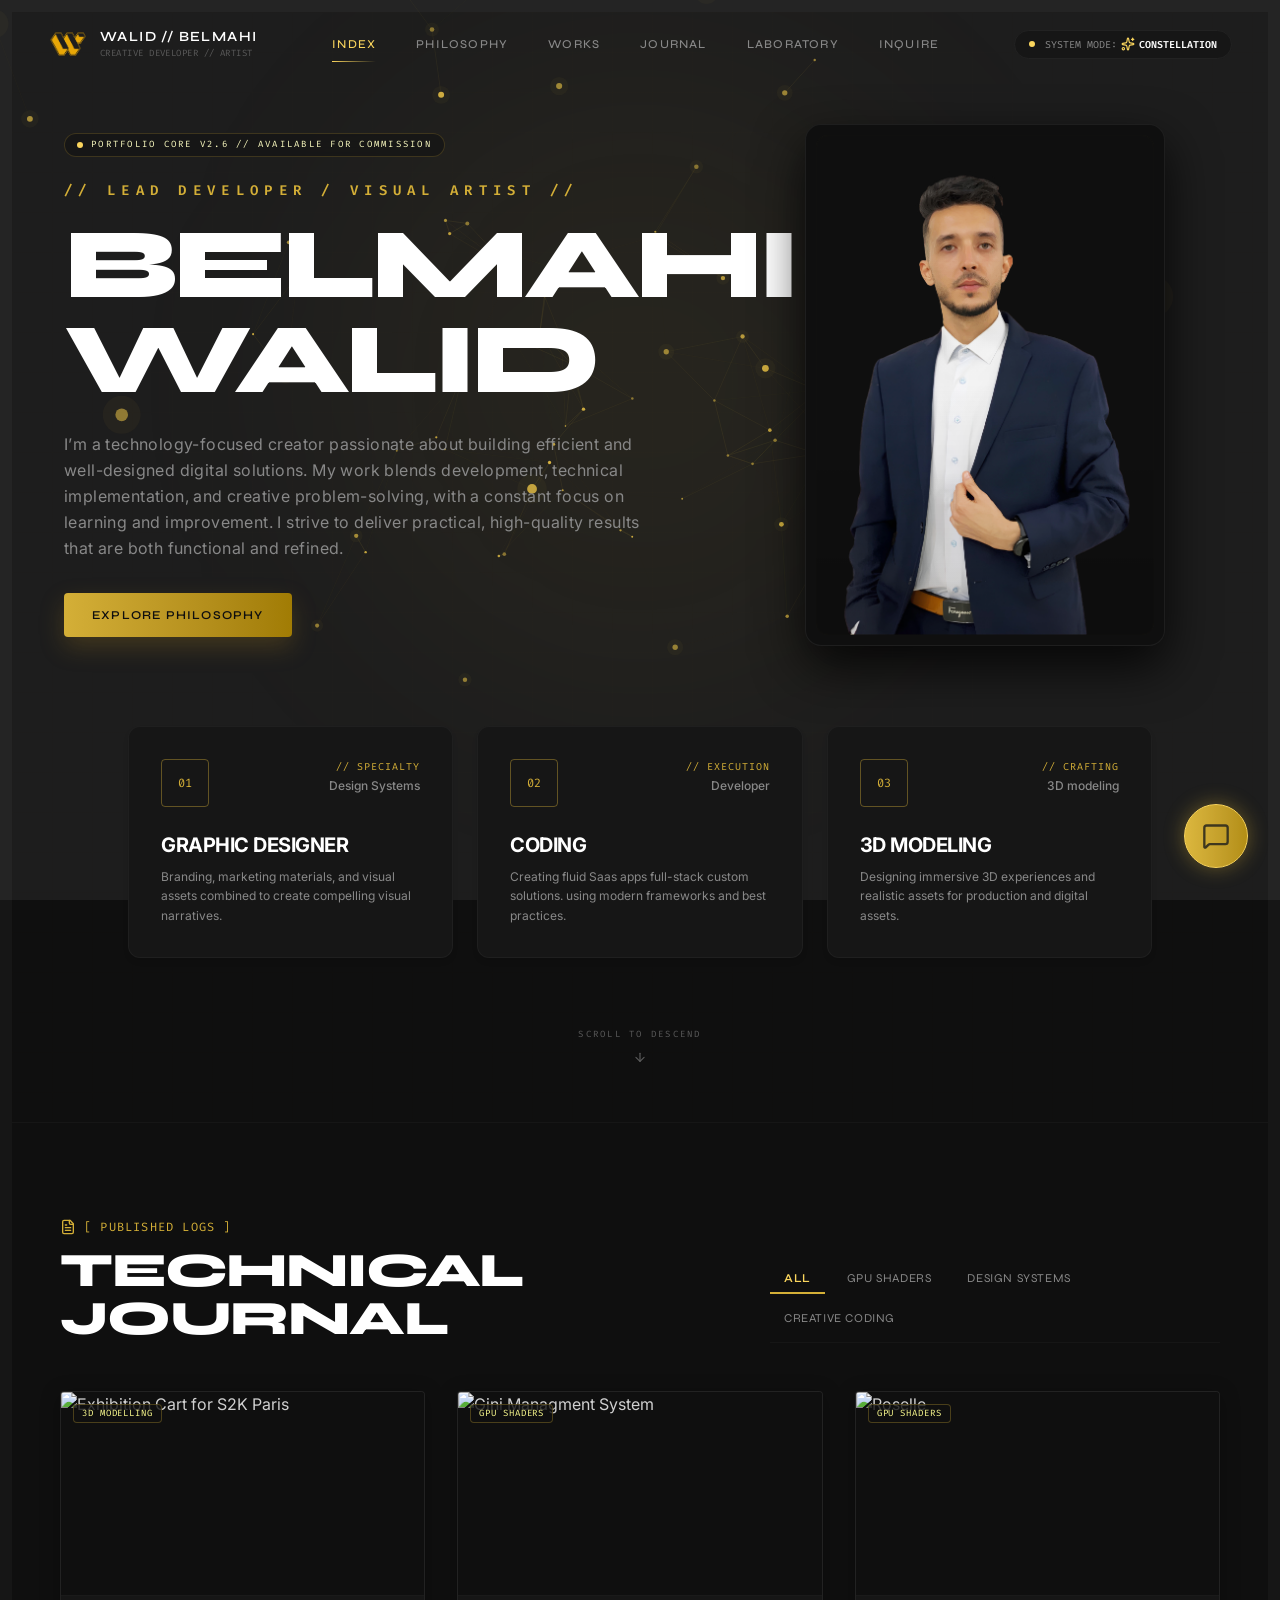
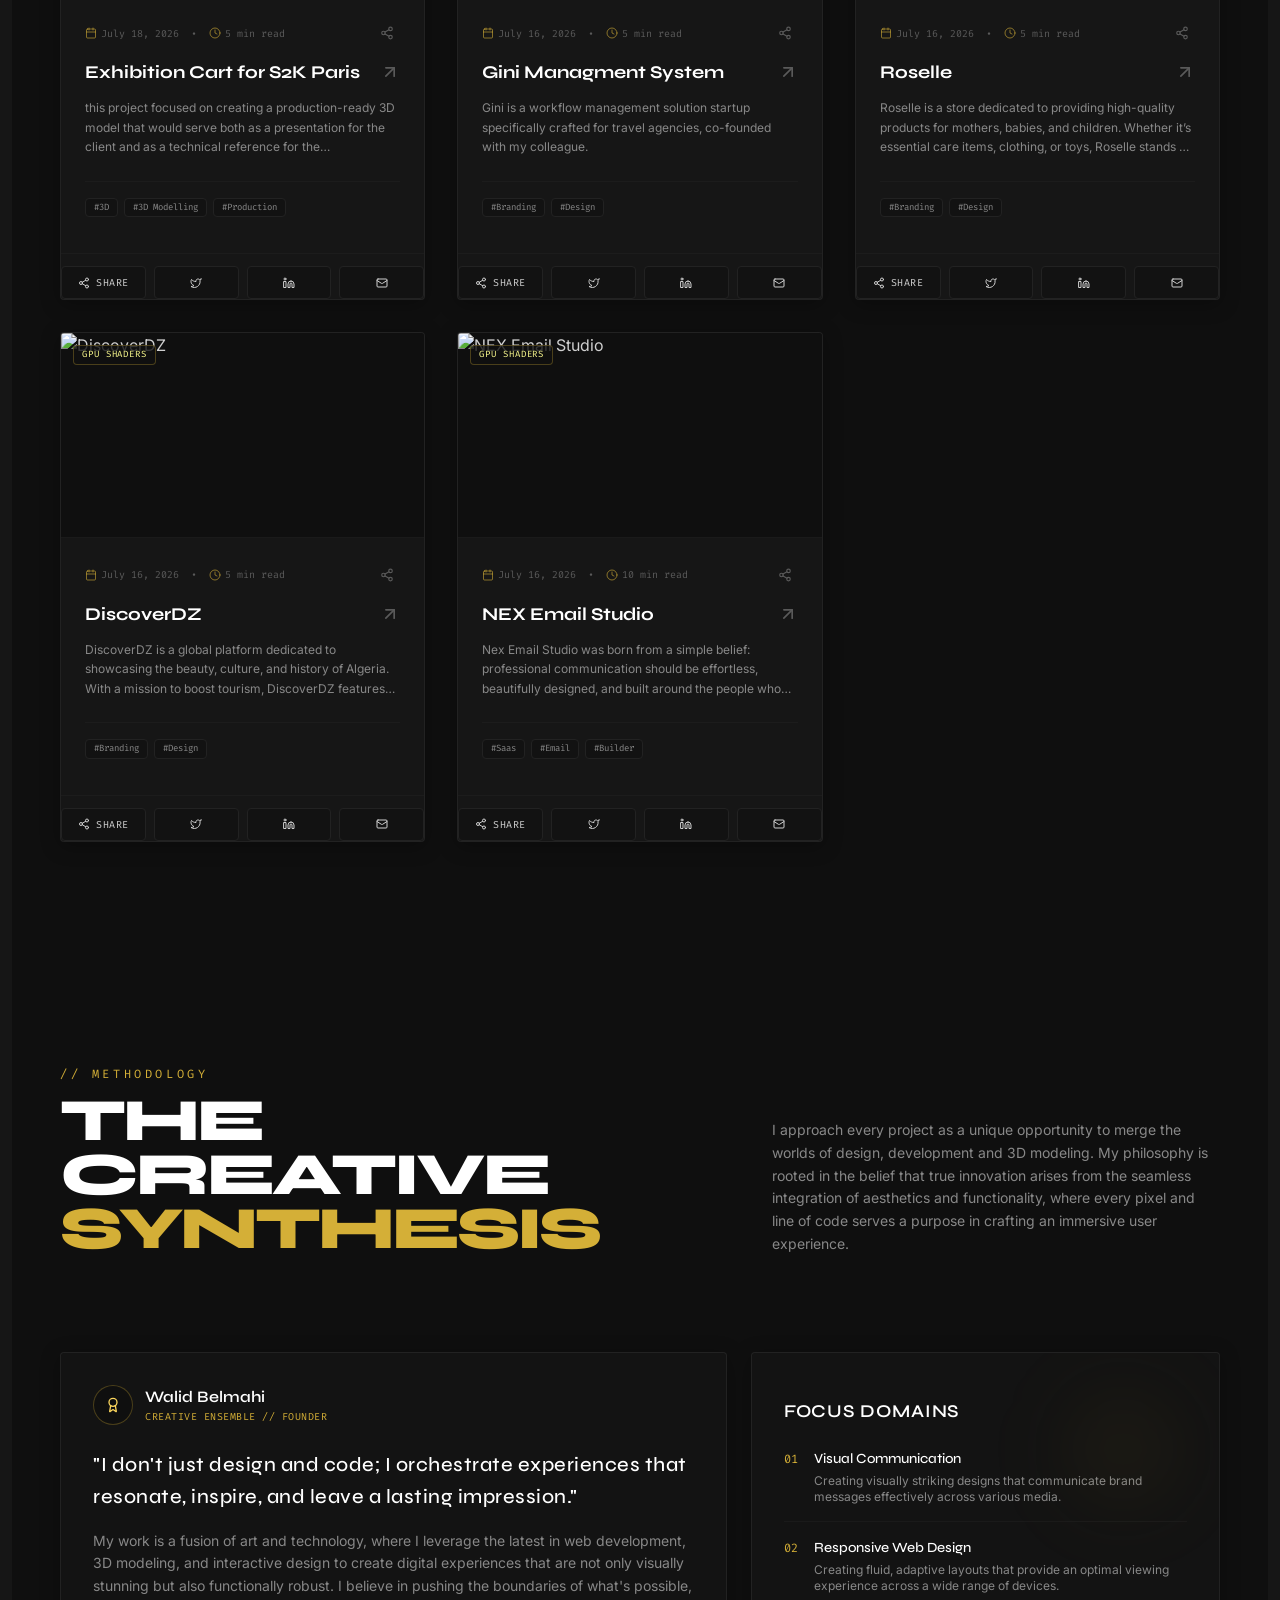
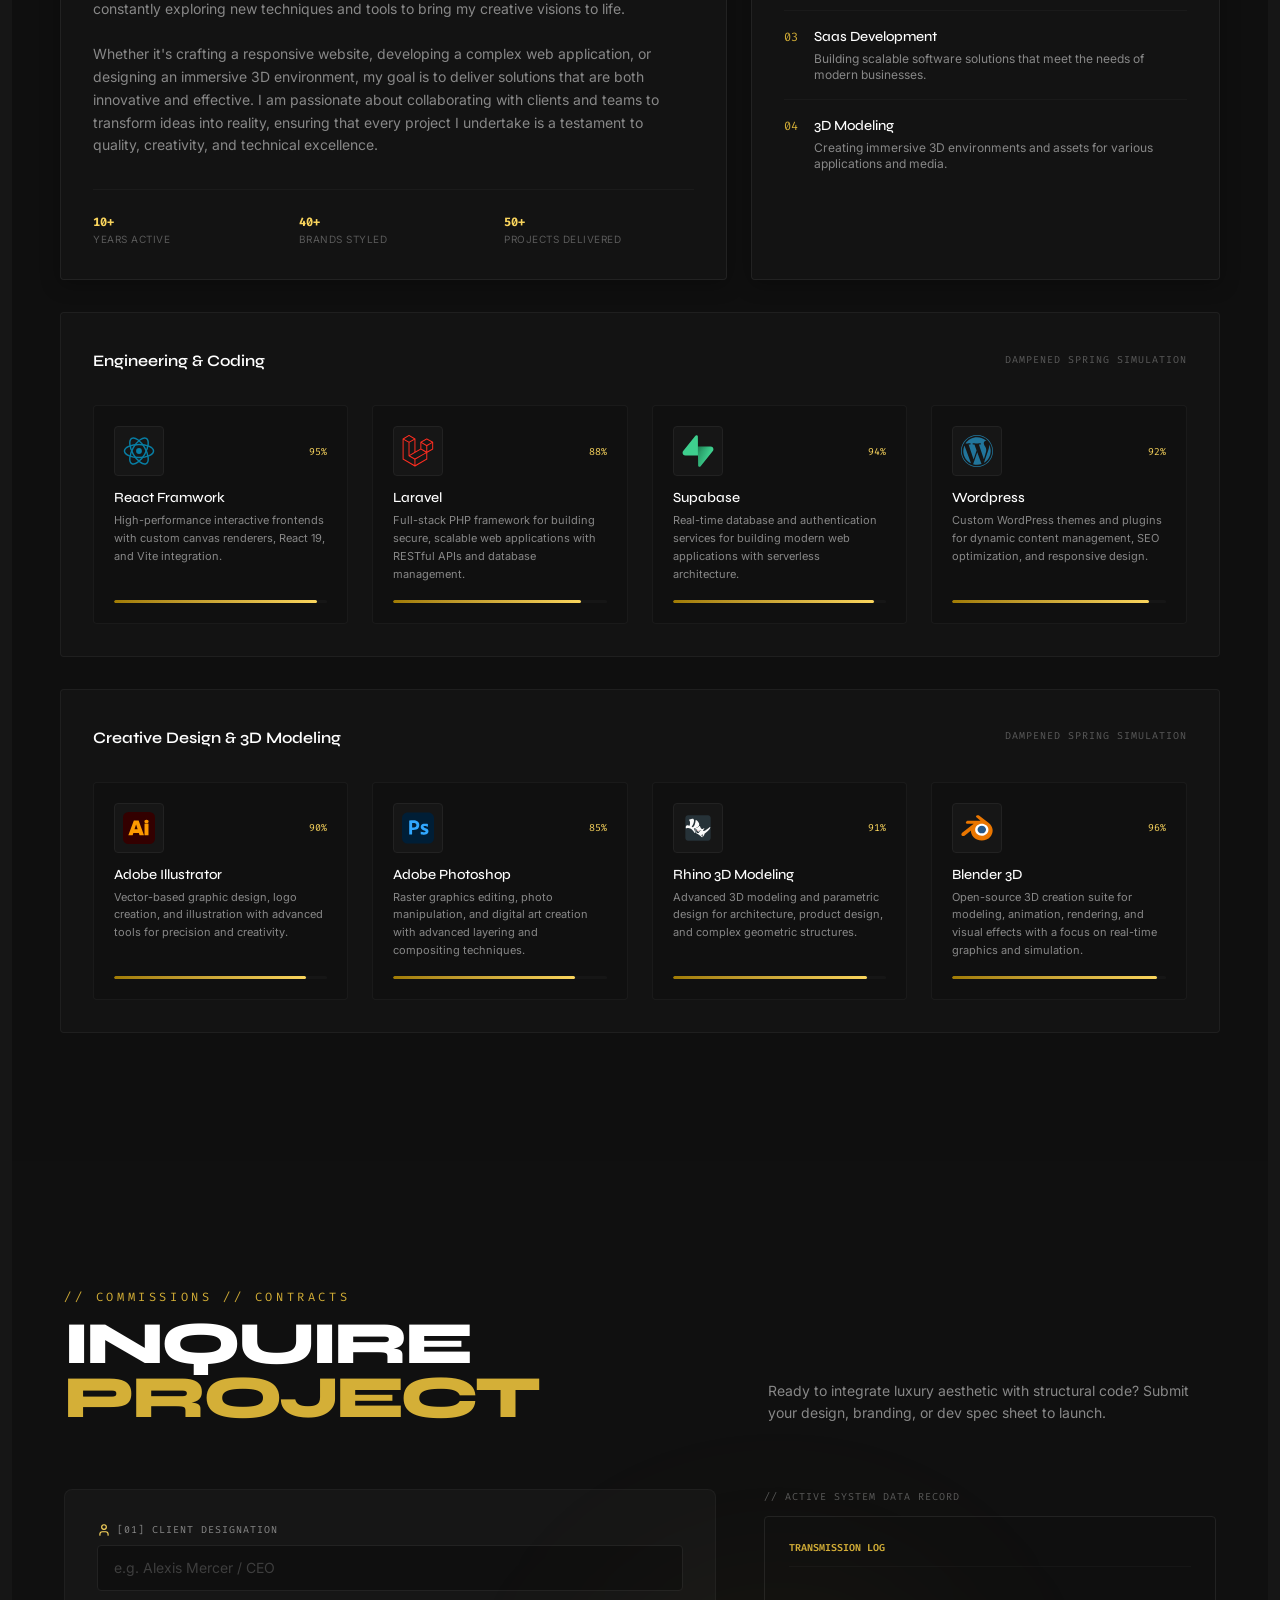
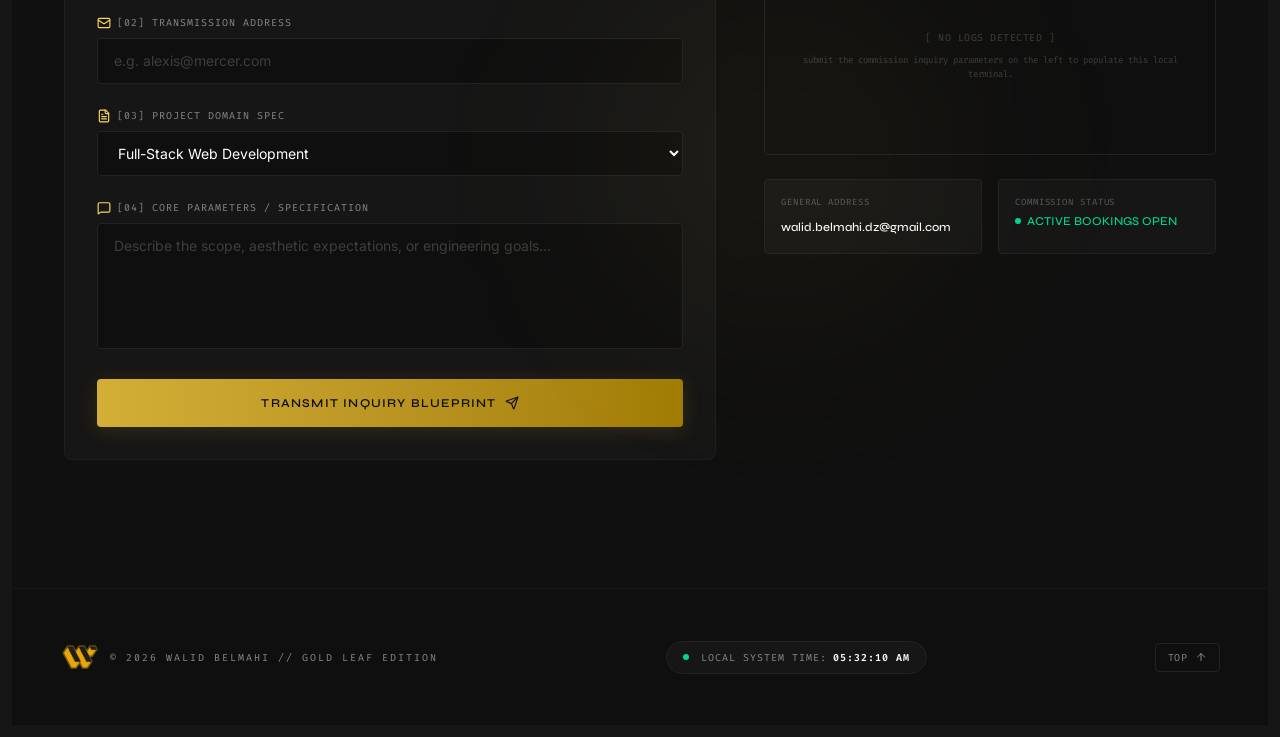
==== index.html @ cfa7fd0a "Merge branch 'main' of https://github.com/BESHOB/portfolio" ====
<!doctype html>
<html lang="en">
  <head>
    <!-- Google tag (gtag.js) -->
<script async src="https://www.googletagmanager.com/gtag/js?id=G-W1BWMSZP0S"></script>
<script>
  window.dataLayer = window.dataLayer || [];
  function gtag(){dataLayer.push(arguments);}
  gtag('js', new Date());

  gtag('config', 'G-W1BWMSZP0S');
</script>
    <!-- Google Tag Manager -->
<script>(function(w,d,s,l,i){w[l]=w[l]||[];w[l].push({'gtm.start':
new Date().getTime(),event:'gtm.js'});var f=d.getElementsByTagName(s)[0],
j=d.createElement(s),dl=l!='dataLayer'?'&l='+l:'';j.async=true;j.src=
'https://www.googletagmanager.com/gtm.js?id='+i+dl;f.parentNode.insertBefore(j,f);
})(window,document,'script','dataLayer','GTM-NNW3RZG5');</script>
<!-- End Google Tag Manager -->
    <meta charset="UTF-8" />
    <meta name="viewport" content="width=device-width, initial-scale=1.0" />
    
    <!-- Favicon -->
    <link rel="apple-touch-icon" sizes="180x180" href="./assets/logo-Cm8thyLc.png">
    <link rel="icon" type="image/png" sizes="32x32" href="./assets/favicon-32x32-CrXzXWX7.png">
    <link rel="icon" type="image/png" sizes="16x16" href="./assets/favicon-16x16-BbajHFtn.png">
    <link rel="icon" href="/favicon.ico" sizes="any">

    <!-- Primary Meta Tags -->
    <meta name="title" content="Walid Belmahi - Creative Developer & Graphic Designer">
    <meta name="description" content="Creative developer and graphic designer with 10+ years of experience. Specializing in web development, 3D animation, GPU shaders, and digital design. Check out my portfolio and technical research publications.">
    <meta name="keywords" content="developer, graphic designer, creative coding, web development, 3D animation, shader, portfolio, full-stack">
    <meta name="author" content="Walid Belmahi">
    <meta name="robots" content="index, follow">
    <meta name="language" content="English">
    <link rel="canonical" href="https://walidpro.online">
    
    <!-- Open Graph Meta Tags (Social Media Sharing) -->
    <meta property="og:type" content="website">
    <meta property="og:url" content="https://walidpro.online/">
    <meta property="og:title" content="Walid Belmahi - Creative Developer & Graphic Designer">
    <meta property="og:description" content="Creative developer and graphic designer with 10+ years of experience. Specializing in web development, 3D animation, GPU shaders, and digital design.">
    <meta property="og:image" content="https://walidpro.online/assets/logo-Cm8thyLc.png">
    <meta property="og:image:type" content="image/png">
    <meta property="og:image:width" content="1200">
    <meta property="og:image:height" content="630">
    <meta property="og:site_name" content="Walid Belmahi Portfolio">
    
    <!-- Twitter Card Meta Tags -->
    <meta property="twitter:card" content="summary_large_image">
    <meta property="twitter:url" content="https://walidpro.online/">
    <meta property="twitter:title" content="Walid Belmahi - Creative Developer & Graphic Designer">
    <meta property="twitter:description" content="Creative developer and graphic designer. Specializing in web development, 3D animation, GPU shaders, and digital design.">
    <meta property="twitter:image" content="https://walidpro.online/assets/logo-Cm8thyLc.png">
    
    <!-- LinkedIn -->
    <meta property="linkedin:card" content="summary_large_image">
    
    <!-- Schema.org Structured Data (JSON-LD) -->
    <script type="application/ld+json">
    {
      "@context": "https://schema.org/",
      "@type": "Person",
      "name": "Walid Belmahi",
      "url": "https://walidpro.online",
      "image": "https://walidpro.online/assets/hero-DJCM9H2_.png",
      "sameAs": [
        "https://twitter.com/walid",
        "https://linkedin.com/in/walid",
        "https://github.com/walid"
      ],
      "jobTitle": "Creative Developer & Graphic Designer",
      "worksFor": {
        "@type": "Organization",
        "name": "Freelance"
      }
    }
    </script>

    <title>Walid Belmahi - Creative Developer & Graphic Designer</title>
    <script type="module" crossorigin src="./assets/index-DyrnhM8s.js"></script>
    <link rel="stylesheet" crossorigin href="./assets/index-B3p7dzH4.css">
  </head>
  <body>
    <!-- Google Tag Manager (noscript) -->
<noscript><iframe src="https://www.googletagmanager.com/ns.html?id=GTM-NNW3RZG5"
height="0" width="0" style="display:none;visibility:hidden"></iframe></noscript>
<!-- End Google Tag Manager (noscript) -->
    <div id="root"></div>
    
    <!-- Meta Tag Updater Script for SPA Blog Navigation -->
    <script>
      window.updateMetaTags = function(config) {
        // Update or create meta tags
        const updateMeta = (property, content, isProperty = true) => {
          let element = document.querySelector(
            isProperty 
              ? `meta[property="${property}"]` 
              : `meta[name="${property}"]`
          );
          if (!element) {
            element = document.createElement('meta');
            element[isProperty ? 'property' : 'name'] = property;
            document.head.appendChild(element);
          }
          element.content = content;
        };

        // SEO Meta Tags
        if (config.title) updateMeta('title', config.title, false);
        if (config.description) updateMeta('description', config.description, false);
        if (config.keywords) updateMeta('keywords', config.keywords, false);
        if (config.canonical) updateMeta('canonical', config.canonical, false);

        // Open Graph Tags
        if (config.og_title) updateMeta('og:title', config.og_title);
        if (config.og_description) updateMeta('og:description', config.og_description);
        if (config.og_image) updateMeta('og:image', config.og_image);
        if (config.og_url) updateMeta('og:url', config.og_url);
        if (config.og_type) updateMeta('og:type', config.og_type);

        // Twitter Card Tags
        if (config.twitter_title) updateMeta('twitter:title', config.twitter_title);
        if (config.twitter_description) updateMeta('twitter:description', config.twitter_description);
        if (config.twitter_image) updateMeta('twitter:image', config.twitter_image);
        if (config.twitter_card) updateMeta('twitter:card', config.twitter_card);

        // Update page title
        if (config.page_title) document.title = config.page_title;

        // Update Schema.org JSON-LD
        if (config.schema) {
          let schemaScript = document.querySelector('script[type="application/ld+json"]');
          if (schemaScript) {
            schemaScript.textContent = JSON.stringify(config.schema);
          }
        }
      };

      // Reset to default meta tags
      window.resetMetaTags = function() {
        window.updateMetaTags({
          page_title: 'Walid Belmahi - Creative Developer & Graphic Designer',
          title: 'Walid Belmahi - Creative Developer & Graphic Designer',
          description: 'Creative developer and graphic designer with 10+ years of experience. Specializing in web development, 3D animation, GPU shaders, and digital design.',
          og_title: 'Walid Belmahi - Creative Developer & Graphic Designer',
          og_description: 'Creative developer and graphic designer with 10+ years of experience.',
          og_image: 'https://walidpro.online/assets/hero-DJCM9H2_.png',
          og_type: 'website',
          twitter_title: 'Walid Belmahi - Creative Developer & Graphic Designer',
          twitter_description: 'Creative developer and graphic designer with 10+ years of experience.',
          twitter_image: 'https://walidpro.online/assets/hero-DJCM9H2_.png',
          twitter_card: 'summary_large_image'
        });
      };
    </script>
  </body>
</html>
---- assets/index-B3p7dzH4.css ----
@import"https://fonts.googleapis.com/css2?family=Space+Grotesk:wght@300;400;500;600;700&family=Outfit:wght@300;400;500;600;700;800&family=Inter:wght@300;400;500;600;700&family=Fira+Code:wght@400;500;600&family=Syne:wght@700;800&family=Oswald:wght@600;700&display=swap";@import"https://fonts.googleapis.com/css2?family=DM+Serif+Display&family=DM+Serif+Text:ital@0;1&family=Public+Sans:ital,wght@0,300;0,400;0,500;0,600;0,700;1,300;1,400;1,500;1,600;1,700&display=swap";/*! tailwindcss v4.3.2 | MIT License | https://tailwindcss.com */@layer properties{@supports (((-webkit-hyphens:none)) and (not (margin-trim:inline))) or ((-moz-orient:inline) and (not (color:rgb(from red r g b)))){*,:before,:after,::backdrop{--tw-translate-x:0;--tw-translate-y:0;--tw-translate-z:0;--tw-scale-x:1;--tw-scale-y:1;--tw-scale-z:1;--tw-rotate-x:initial;--tw-rotate-y:initial;--tw-rotate-z:initial;--tw-skew-x:initial;--tw-skew-y:initial;--tw-scrollbar-thumb:#0000;--tw-scrollbar-track:#0000;--tw-space-y-reverse:0;--tw-border-style:solid;--tw-gradient-position:initial;--tw-gradient-from:#0000;--tw-gradient-via:#0000;--tw-gradient-to:#0000;--tw-gradient-stops:initial;--tw-gradient-via-stops:initial;--tw-gradient-from-position:0%;--tw-gradient-via-position:50%;--tw-gradient-to-position:100%;--tw-leading:initial;--tw-font-weight:initial;--tw-tracking:initial;--tw-shadow:0 0 #0000;--tw-shadow-color:initial;--tw-shadow-alpha:100%;--tw-inset-shadow:0 0 #0000;--tw-inset-shadow-color:initial;--tw-inset-shadow-alpha:100%;--tw-ring-color:initial;--tw-ring-shadow:0 0 #0000;--tw-inset-ring-color:initial;--tw-inset-ring-shadow:0 0 #0000;--tw-ring-inset:initial;--tw-ring-offset-width:0px;--tw-ring-offset-color:#fff;--tw-ring-offset-shadow:0 0 #0000;--tw-blur:initial;--tw-brightness:initial;--tw-contrast:initial;--tw-grayscale:initial;--tw-hue-rotate:initial;--tw-invert:initial;--tw-opacity:initial;--tw-saturate:initial;--tw-sepia:initial;--tw-drop-shadow:initial;--tw-drop-shadow-color:initial;--tw-drop-shadow-alpha:100%;--tw-drop-shadow-size:initial;--tw-backdrop-blur:initial;--tw-backdrop-brightness:initial;--tw-backdrop-contrast:initial;--tw-backdrop-grayscale:initial;--tw-backdrop-hue-rotate:initial;--tw-backdrop-invert:initial;--tw-backdrop-opacity:initial;--tw-backdrop-saturate:initial;--tw-backdrop-sepia:initial;--tw-duration:initial;--tw-ease:initial}}}@layer theme{:root,:host{--font-sans:"Inter", ui-sans-serif, system-ui, sans-serif;--font-mono:"Fira Code", monospace;--color-red-400:oklch(70.4% .191 22.216);--color-red-500:oklch(63.7% .237 25.331);--color-amber-500:oklch(76.9% .188 70.08);--color-emerald-400:oklch(76.5% .177 163.223);--color-emerald-500:oklch(69.6% .17 162.48);--color-emerald-600:oklch(59.6% .145 163.225);--color-rose-400:oklch(71.2% .194 13.428);--color-white:#fff;--spacing:.25rem;--container-xs:20rem;--container-sm:24rem;--container-md:28rem;--container-lg:32rem;--container-xl:36rem;--container-4xl:56rem;--container-5xl:64rem;--container-6xl:72rem;--container-7xl:80rem;--text-xs:.75rem;--text-xs--line-height:calc(1 / .75);--text-sm:.875rem;--text-sm--line-height:calc(1.25 / .875);--text-base:1rem;--text-base--line-height: 1.5 ;--text-lg:1.125rem;--text-lg--line-height:calc(1.75 / 1.125);--text-xl:1.25rem;--text-xl--line-height:calc(1.75 / 1.25);--text-2xl:1.5rem;--text-2xl--line-height:calc(2 / 1.5);--text-3xl:1.875rem;--text-3xl--line-height: 1.2 ;--text-4xl:2.25rem;--text-4xl--line-height:calc(2.5 / 2.25);--text-5xl:3rem;--text-5xl--line-height:1;--text-6xl:3.75rem;--text-6xl--line-height:1;--text-7xl:4.5rem;--text-7xl--line-height:1;--text-8xl:6rem;--text-8xl--line-height:1;--font-weight-medium:500;--font-weight-semibold:600;--font-weight-bold:700;--font-weight-extrabold:800;--font-weight-black:900;--tracking-tighter:-.05em;--tracking-tight:-.025em;--tracking-wide:.025em;--tracking-wider:.05em;--tracking-widest:.1em;--leading-tight:1.25;--leading-snug:1.375;--leading-normal:1.5;--leading-relaxed:1.625;--leading-loose:2;--radius-sm:.25rem;--radius-lg:.5rem;--radius-xl:.75rem;--radius-2xl:1rem;--ease-out:cubic-bezier(0, 0, .2, 1);--ease-in-out:cubic-bezier(.4, 0, .2, 1);--animate-spin:spin 1s linear infinite;--animate-ping:ping 1s cubic-bezier(0, 0, .2, 1) infinite;--animate-pulse:pulse 2s cubic-bezier(.4, 0, .6, 1) infinite;--animate-bounce:bounce 1s infinite;--blur-sm:8px;--blur-md:12px;--blur-xl:24px;--blur-2xl:40px;--blur-3xl:64px;--aspect-video:16 / 9;--default-transition-duration:.15s;--default-transition-timing-function:cubic-bezier(.4, 0, .2, 1);--default-font-family:var(--font-sans);--default-mono-font-family:var(--font-mono);--font-display:"Syne", "Space Grotesk", sans-serif;--color-gold-200:var(--custom-gold-200,#e8d99c);--color-gold-300:var(--custom-gold-300,#d6bc5b);--color-gold-400:var(--custom-gold-400,#c5a12d);--color-gold-500:var(--custom-gold-500,#d4af37);--color-gold-600:var(--custom-gold-600,#8f6717);--color-gold-950:var(--custom-gold-950,#291a0a);--color-charcoal-950:#0f0f0f;--color-charcoal-900:#161616;--color-charcoal-800:#222;--color-charcoal-700:#2c2c2c;--color-charcoal-600:#3e3e3e;--color-charcoal-500:#5a5a5a;--color-charcoal-400:#888;--color-charcoal-300:#d0d0d0}}@layer base{*,:after,:before,::backdrop{box-sizing:border-box;border:0 solid;margin:0;padding:0}::file-selector-button{box-sizing:border-box;border:0 solid;margin:0;padding:0}html,:host{-webkit-text-size-adjust:100%;-moz-tab-size:4;tab-size:4;line-height:1.5;font-family:var(--default-font-family,ui-sans-serif, system-ui, sans-serif, "Apple Color Emoji", "Segoe UI Emoji", "Segoe UI Symbol", "Noto Color Emoji");font-feature-settings:var(--default-font-feature-settings,normal);font-variation-settings:var(--default-font-variation-settings,normal);-webkit-tap-highlight-color:transparent}hr{height:0;color:inherit;border-top-width:1px}abbr:where([title]){-webkit-text-decoration:underline dotted;text-decoration:underline dotted}h1,h2,h3,h4,h5,h6{font-size:inherit;font-weight:inherit}a{color:inherit;-webkit-text-decoration:inherit;text-decoration:inherit}b,strong{font-weight:bolder}code,kbd,samp,pre{font-family:var(--default-mono-font-family,ui-monospace, SFMono-Regular, Menlo, Monaco, Consolas, "Liberation Mono", "Courier New", monospace);font-feature-settings:var(--default-mono-font-feature-settings,normal);font-variation-settings:var(--default-mono-font-variation-settings,normal);font-size:1em}small{font-size:80%}sub,sup{vertical-align:baseline;font-size:75%;line-height:0;position:relative}sub{bottom:-.25em}sup{top:-.5em}table{text-indent:0;border-color:inherit;border-collapse:collapse}:-moz-focusring{outline:auto}progress{vertical-align:baseline}summary{display:list-item}ol,ul,menu{list-style:none}img,svg,video,canvas,audio,iframe,embed,object{vertical-align:middle;display:block}img,video{max-width:100%;height:auto}button,input,select,optgroup,textarea{font:inherit;font-feature-settings:inherit;font-variation-settings:inherit;letter-spacing:inherit;color:inherit;opacity:1;background-color:#0000;border-radius:0}::file-selector-button{font:inherit;font-feature-settings:inherit;font-variation-settings:inherit;letter-spacing:inherit;color:inherit;opacity:1;background-color:#0000;border-radius:0}:where(select:is([multiple],[size])) optgroup{font-weight:bolder}:where(select:is([multiple],[size])) optgroup option{padding-inline-start:20px}::file-selector-button{margin-inline-end:4px}::placeholder{opacity:1}@supports (not ((-webkit-appearance:-apple-pay-button))) or (contain-intrinsic-size:1px){::placeholder{color:currentColor}@supports (color:color-mix(in lab,red,red)){::placeholder{color:color-mix(in oklab,currentcolor 50%,transparent)}}}textarea{resize:vertical}::-webkit-search-decoration{-webkit-appearance:none}::-webkit-date-and-time-value{min-height:1lh;text-align:inherit}::-webkit-datetime-edit{display:inline-flex}::-webkit-datetime-edit-fields-wrapper{padding:0}::-webkit-datetime-edit{padding-block:0}::-webkit-datetime-edit-year-field{padding-block:0}::-webkit-datetime-edit-month-field{padding-block:0}::-webkit-datetime-edit-day-field{padding-block:0}::-webkit-datetime-edit-hour-field{padding-block:0}::-webkit-datetime-edit-minute-field{padding-block:0}::-webkit-datetime-edit-second-field{padding-block:0}::-webkit-datetime-edit-millisecond-field{padding-block:0}::-webkit-datetime-edit-meridiem-field{padding-block:0}::-webkit-calendar-picker-indicator{line-height:1}:-moz-ui-invalid{box-shadow:none}button,input:where([type=button],[type=reset],[type=submit]){-webkit-appearance:button;-moz-appearance:button;appearance:button}::file-selector-button{-webkit-appearance:button;-moz-appearance:button;appearance:button}::-webkit-inner-spin-button{height:auto}::-webkit-outer-spin-button{height:auto}[hidden]:where(:not([hidden=until-found])){display:none!important}html{scroll-behavior:smooth;background-color:var(--color-charcoal-950);color:var(--color-charcoal-300);overflow-x:hidden}body{font-family:var(--font-sans);border:12px solid var(--color-charcoal-900);min-height:100vh}::-webkit-scrollbar{width:8px;height:8px}::-webkit-scrollbar-track{background:var(--color-charcoal-950)}::-webkit-scrollbar-thumb{background:var(--color-charcoal-800);border:2px solid var(--color-charcoal-950);border-radius:4px}::-webkit-scrollbar-thumb:hover{background:var(--color-gold-500)}.text-gradient-gold{-webkit-text-fill-color:transparent;background:linear-gradient(135deg,#fff 10%,#e8d99c 50%,#c5a12d);-webkit-background-clip:text;background-clip:text}.text-gradient-gold-pure{-webkit-text-fill-color:transparent;background:linear-gradient(135deg,#f4edd0,#d6bc5b,#af851f);-webkit-background-clip:text;background-clip:text}.border-gradient-gold{border-image:linear-gradient(90deg,#af851f,#d6bc5b,#4c3313) 1}}@layer components;@layer utilities{.pointer-events-none{pointer-events:none}.absolute{position:absolute}.fixed{position:fixed}.relative{position:relative}.static{position:static}.-inset-0\.5{inset:calc(var(--spacing) * -.5)}.inset-0{top:0;right:0;bottom:0;left:0}.inset-x-0{inset-inline:0}.top-0{top:0}.top-1{top:var(--spacing)}.top-1\/2{top:50%}.top-1\/3{top:33.3333%}.top-3{top:calc(var(--spacing) * 3)}.top-4{top:calc(var(--spacing) * 4)}.top-5{top:calc(var(--spacing) * 5)}.top-\[60px\]{top:60px}.right-0{right:0}.right-1{right:var(--spacing)}.right-1\/4{right:25%}.right-4{right:calc(var(--spacing) * 4)}.right-5{right:calc(var(--spacing) * 5)}.right-6{right:calc(var(--spacing) * 6)}.-bottom-1\.5{bottom:calc(var(--spacing) * -1.5)}.bottom-0{bottom:0}.bottom-1\/4{bottom:25%}.bottom-4{bottom:calc(var(--spacing) * 4)}.bottom-5{bottom:calc(var(--spacing) * 5)}.bottom-6{bottom:calc(var(--spacing) * 6)}.bottom-18{bottom:calc(var(--spacing) * 18)}.left-0{left:0}.left-1\/2{left:50%}.left-1\/4{left:25%}.left-3{left:calc(var(--spacing) * 3)}.left-4{left:calc(var(--spacing) * 4)}.left-10{left:calc(var(--spacing) * 10)}.z-0{z-index:0}.z-10{z-index:10}.z-20{z-index:20}.z-30{z-index:30}.z-40{z-index:40}.z-45{z-index:45}.z-50{z-index:50}.z-\[9999\]{z-index:9999}.mx-auto{margin-inline:auto}.my-1\.5{margin-block:calc(var(--spacing) * 1.5)}.my-2{margin-block:calc(var(--spacing) * 2)}.my-3{margin-block:calc(var(--spacing) * 3)}.my-4{margin-block:calc(var(--spacing) * 4)}.my-6{margin-block:calc(var(--spacing) * 6)}.my-8{margin-block:calc(var(--spacing) * 8)}.mt-0\.5{margin-top:calc(var(--spacing) * .5)}.mt-1{margin-top:var(--spacing)}.mt-1\.5{margin-top:calc(var(--spacing) * 1.5)}.mt-2{margin-top:calc(var(--spacing) * 2)}.mt-2\.5{margin-top:calc(var(--spacing) * 2.5)}.mt-3{margin-top:calc(var(--spacing) * 3)}.mt-4{margin-top:calc(var(--spacing) * 4)}.mt-5{margin-top:calc(var(--spacing) * 5)}.mt-6{margin-top:calc(var(--spacing) * 6)}.mt-8{margin-top:calc(var(--spacing) * 8)}.mt-10{margin-top:calc(var(--spacing) * 10)}.mt-12{margin-top:calc(var(--spacing) * 12)}.mt-14{margin-top:calc(var(--spacing) * 14)}.mt-16{margin-top:calc(var(--spacing) * 16)}.mt-20{margin-top:calc(var(--spacing) * 20)}.mr-1{margin-right:var(--spacing)}.mb-0\.5{margin-bottom:calc(var(--spacing) * .5)}.mb-1{margin-bottom:var(--spacing)}.mb-2{margin-bottom:calc(var(--spacing) * 2)}.mb-3{margin-bottom:calc(var(--spacing) * 3)}.mb-4{margin-bottom:calc(var(--spacing) * 4)}.mb-5{margin-bottom:calc(var(--spacing) * 5)}.mb-6{margin-bottom:calc(var(--spacing) * 6)}.mb-8{margin-bottom:calc(var(--spacing) * 8)}.mb-10{margin-bottom:calc(var(--spacing) * 10)}.mb-12{margin-bottom:calc(var(--spacing) * 12)}.mb-16{margin-bottom:calc(var(--spacing) * 16)}.line-clamp-1{-webkit-line-clamp:1;-webkit-box-orient:vertical;display:-webkit-box;overflow:hidden}.line-clamp-2{-webkit-line-clamp:2;-webkit-box-orient:vertical;display:-webkit-box;overflow:hidden}.line-clamp-3{-webkit-line-clamp:3;-webkit-box-orient:vertical;display:-webkit-box;overflow:hidden}.block{display:block}.flex{display:flex}.grid{display:grid}.hidden{display:none}.inline{display:inline}.inline-block{display:inline-block}.inline-flex{display:inline-flex}.table{display:table}.aspect-\[16\/9\]{aspect-ratio:16/9}.aspect-\[663\/961\]{aspect-ratio:663/961}.aspect-video{aspect-ratio:var(--aspect-video)}.h-1\.5{height:calc(var(--spacing) * 1.5)}.h-2\.5{height:calc(var(--spacing) * 2.5)}.h-3{height:calc(var(--spacing) * 3)}.h-3\.5{height:calc(var(--spacing) * 3.5)}.h-4{height:calc(var(--spacing) * 4)}.h-5{height:calc(var(--spacing) * 5)}.h-6{height:calc(var(--spacing) * 6)}.h-7{height:calc(var(--spacing) * 7)}.h-8{height:calc(var(--spacing) * 8)}.h-10{height:calc(var(--spacing) * 10)}.h-12{height:calc(var(--spacing) * 12)}.h-14{height:calc(var(--spacing) * 14)}.h-16{height:calc(var(--spacing) * 16)}.h-24{height:calc(var(--spacing) * 24)}.h-32{height:calc(var(--spacing) * 32)}.h-60{height:calc(var(--spacing) * 60)}.h-\[1\.5px\]{height:1.5px}.h-\[1px\]{height:1px}.h-\[3px\]{height:3px}.h-\[300px\]{height:300px}.h-\[350px\]{height:350px}.h-auto{height:auto}.h-full{height:100%}.max-h-\[50vh\]{max-height:50vh}.max-h-\[90vh\]{max-height:90vh}.max-h-\[350px\]{max-height:350px}.max-h-\[380px\]{max-height:380px}.max-h-\[460px\]{max-height:460px}.max-h-\[500px\]{max-height:500px}.min-h-screen{min-height:100vh}.w-1\.5{width:calc(var(--spacing) * 1.5)}.w-2\.5{width:calc(var(--spacing) * 2.5)}.w-3{width:calc(var(--spacing) * 3)}.w-3\.5{width:calc(var(--spacing) * 3.5)}.w-4{width:calc(var(--spacing) * 4)}.w-5{width:calc(var(--spacing) * 5)}.w-6{width:calc(var(--spacing) * 6)}.w-7{width:calc(var(--spacing) * 7)}.w-8{width:calc(var(--spacing) * 8)}.w-10{width:calc(var(--spacing) * 10)}.w-12{width:calc(var(--spacing) * 12)}.w-14{width:calc(var(--spacing) * 14)}.w-16{width:calc(var(--spacing) * 16)}.w-32{width:calc(var(--spacing) * 32)}.w-\[1px\]{width:1px}.w-\[300px\]{width:300px}.w-\[350px\]{width:350px}.w-\[calc\(100vw-2\.5rem\)\]{width:calc(100vw - 2.5rem)}.w-full{width:100%}.max-w-4xl{max-width:var(--container-4xl)}.max-w-5xl{max-width:var(--container-5xl)}.max-w-6xl{max-width:var(--container-6xl)}.max-w-7xl{max-width:var(--container-7xl)}.max-w-\[340px\]{max-width:340px}.max-w-full{max-width:100%}.max-w-lg{max-width:var(--container-lg)}.max-w-md{max-width:var(--container-md)}.max-w-none{max-width:none}.max-w-sm{max-width:var(--container-sm)}.max-w-xl{max-width:var(--container-xl)}.max-w-xs{max-width:var(--container-xs)}.flex-1{flex:1}.shrink-0{flex-shrink:0}.grow{flex-grow:1}.-translate-x-1\/2{--tw-translate-x: -50% ;translate:var(--tw-translate-x) var(--tw-translate-y)}.-translate-y-1\/2{--tw-translate-y: -50% ;translate:var(--tw-translate-x) var(--tw-translate-y)}.translate-y-2{--tw-translate-y:calc(var(--spacing) * 2);translate:var(--tw-translate-x) var(--tw-translate-y)}.scale-98{--tw-scale-x:98%;--tw-scale-y:98%;--tw-scale-z:98%;scale:var(--tw-scale-x) var(--tw-scale-y)}.scale-110{--tw-scale-x:110%;--tw-scale-y:110%;--tw-scale-z:110%;scale:var(--tw-scale-x) var(--tw-scale-y)}.transform{transform:var(--tw-rotate-x,) var(--tw-rotate-y,) var(--tw-rotate-z,) var(--tw-skew-x,) var(--tw-skew-y,)}.animate-bounce{animation:var(--animate-bounce)}.animate-ping{animation:var(--animate-ping)}.animate-pulse{animation:var(--animate-pulse)}.animate-spin{animation:var(--animate-spin)}.cursor-crosshair{cursor:crosshair}.cursor-pointer{cursor:pointer}.resize{resize:both}.resize-none{resize:none}.scrollbar-thin{scrollbar-width:thin}.scrollbar-thumb-charcoal-800{--tw-scrollbar-thumb:var(--color-charcoal-800);scrollbar-color:var(--tw-scrollbar-thumb) var(--tw-scrollbar-track)}.list-decimal{list-style-type:decimal}.list-disc{list-style-type:disc}.grid-cols-1{grid-template-columns:repeat(1,minmax(0,1fr))}.grid-cols-2{grid-template-columns:repeat(2,minmax(0,1fr))}.grid-cols-3{grid-template-columns:repeat(3,minmax(0,1fr))}.flex-col{flex-direction:column}.flex-wrap{flex-wrap:wrap}.items-center{align-items:center}.items-start{align-items:flex-start}.items-stretch{align-items:stretch}.justify-between{justify-content:space-between}.justify-center{justify-content:center}.justify-end{justify-content:flex-end}.gap-1{gap:var(--spacing)}.gap-1\.5{gap:calc(var(--spacing) * 1.5)}.gap-2{gap:calc(var(--spacing) * 2)}.gap-2\.5{gap:calc(var(--spacing) * 2.5)}.gap-3{gap:calc(var(--spacing) * 3)}.gap-4{gap:calc(var(--spacing) * 4)}.gap-6{gap:calc(var(--spacing) * 6)}.gap-8{gap:calc(var(--spacing) * 8)}.gap-10{gap:calc(var(--spacing) * 10)}.gap-12{gap:calc(var(--spacing) * 12)}:where(.space-y-1>:not(:last-child)){--tw-space-y-reverse:0;margin-block-start:calc(var(--spacing) * var(--tw-space-y-reverse));margin-block-end:calc(var(--spacing) * calc(1 - var(--tw-space-y-reverse)))}:where(.space-y-1\.5>:not(:last-child)){--tw-space-y-reverse:0;margin-block-start:calc(calc(var(--spacing) * 1.5) * var(--tw-space-y-reverse));margin-block-end:calc(calc(var(--spacing) * 1.5) * calc(1 - var(--tw-space-y-reverse)))}:where(.space-y-2>:not(:last-child)){--tw-space-y-reverse:0;margin-block-start:calc(calc(var(--spacing) * 2) * var(--tw-space-y-reverse));margin-block-end:calc(calc(var(--spacing) * 2) * calc(1 - var(--tw-space-y-reverse)))}:where(.space-y-3>:not(:last-child)){--tw-space-y-reverse:0;margin-block-start:calc(calc(var(--spacing) * 3) * var(--tw-space-y-reverse));margin-block-end:calc(calc(var(--spacing) * 3) * calc(1 - var(--tw-space-y-reverse)))}:where(.space-y-4>:not(:last-child)){--tw-space-y-reverse:0;margin-block-start:calc(calc(var(--spacing) * 4) * var(--tw-space-y-reverse));margin-block-end:calc(calc(var(--spacing) * 4) * calc(1 - var(--tw-space-y-reverse)))}:where(.space-y-5>:not(:last-child)){--tw-space-y-reverse:0;margin-block-start:calc(calc(var(--spacing) * 5) * var(--tw-space-y-reverse));margin-block-end:calc(calc(var(--spacing) * 5) * calc(1 - var(--tw-space-y-reverse)))}:where(.space-y-6>:not(:last-child)){--tw-space-y-reverse:0;margin-block-start:calc(calc(var(--spacing) * 6) * var(--tw-space-y-reverse));margin-block-end:calc(calc(var(--spacing) * 6) * calc(1 - var(--tw-space-y-reverse)))}.gap-x-8{column-gap:calc(var(--spacing) * 8)}.gap-y-6{row-gap:calc(var(--spacing) * 6)}.truncate{text-overflow:ellipsis;white-space:nowrap;overflow:hidden}.overflow-hidden{overflow:hidden}.overflow-x-auto{overflow-x:auto}.overflow-x-hidden{overflow-x:hidden}.overflow-y-auto{overflow-y:auto}.rounded{border-radius:.25rem}.rounded-2xl{border-radius:var(--radius-2xl)}.rounded-full{border-radius:3.40282e38px}.rounded-lg{border-radius:var(--radius-lg)}.rounded-sm{border-radius:var(--radius-sm)}.rounded-xl{border-radius:var(--radius-xl)}.rounded-r{border-top-right-radius:.25rem;border-bottom-right-radius:.25rem}.border{border-style:var(--tw-border-style);border-width:1px}.border-2{border-style:var(--tw-border-style);border-width:2px}.border-y{border-block-style:var(--tw-border-style);border-block-width:1px}.border-t{border-top-style:var(--tw-border-style);border-top-width:1px}.border-t-2{border-top-style:var(--tw-border-style);border-top-width:2px}.border-r{border-right-style:var(--tw-border-style);border-right-width:1px}.border-r-2{border-right-style:var(--tw-border-style);border-right-width:2px}.border-b{border-bottom-style:var(--tw-border-style);border-bottom-width:1px}.border-b-2{border-bottom-style:var(--tw-border-style);border-bottom-width:2px}.border-l-2{border-left-style:var(--tw-border-style);border-left-width:2px}.border-charcoal-800{border-color:var(--color-charcoal-800)}.border-charcoal-800\/40{border-color:#2226}@supports (color:color-mix(in lab,red,red)){.border-charcoal-800\/40{border-color:color-mix(in oklab,var(--color-charcoal-800) 40%,transparent)}}.border-charcoal-800\/50{border-color:#22222280}@supports (color:color-mix(in lab,red,red)){.border-charcoal-800\/50{border-color:color-mix(in oklab,var(--color-charcoal-800) 50%,transparent)}}.border-charcoal-800\/60{border-color:#2229}@supports (color:color-mix(in lab,red,red)){.border-charcoal-800\/60{border-color:color-mix(in oklab,var(--color-charcoal-800) 60%,transparent)}}.border-charcoal-800\/80{border-color:#222c}@supports (color:color-mix(in lab,red,red)){.border-charcoal-800\/80{border-color:color-mix(in oklab,var(--color-charcoal-800) 80%,transparent)}}.border-charcoal-800\/85{border-color:#222222d9}@supports (color:color-mix(in lab,red,red)){.border-charcoal-800\/85{border-color:color-mix(in oklab,var(--color-charcoal-800) 85%,transparent)}}.border-charcoal-800\/90{border-color:#222222e6}@supports (color:color-mix(in lab,red,red)){.border-charcoal-800\/90{border-color:color-mix(in oklab,var(--color-charcoal-800) 90%,transparent)}}.border-charcoal-900{border-color:var(--color-charcoal-900)}.border-charcoal-950{border-color:var(--color-charcoal-950)}.border-gold-400{border-color:var(--color-gold-400)}.border-gold-500,.border-gold-500\/10{border-color:var(--color-gold-500)}@supports (color:color-mix(in lab,red,red)){.border-gold-500\/10{border-color:color-mix(in oklab,var(--color-gold-500) 10%,transparent)}}.border-gold-500\/20{border-color:var(--color-gold-500)}@supports (color:color-mix(in lab,red,red)){.border-gold-500\/20{border-color:color-mix(in oklab,var(--color-gold-500) 20%,transparent)}}.border-gold-500\/30{border-color:var(--color-gold-500)}@supports (color:color-mix(in lab,red,red)){.border-gold-500\/30{border-color:color-mix(in oklab,var(--color-gold-500) 30%,transparent)}}.border-gold-500\/40{border-color:var(--color-gold-500)}@supports (color:color-mix(in lab,red,red)){.border-gold-500\/40{border-color:color-mix(in oklab,var(--color-gold-500) 40%,transparent)}}.border-gold-500\/60{border-color:var(--color-gold-500)}@supports (color:color-mix(in lab,red,red)){.border-gold-500\/60{border-color:color-mix(in oklab,var(--color-gold-500) 60%,transparent)}}.border-gold-500\/70{border-color:var(--color-gold-500)}@supports (color:color-mix(in lab,red,red)){.border-gold-500\/70{border-color:color-mix(in oklab,var(--color-gold-500) 70%,transparent)}}.border-red-500\/30{border-color:#fb2c364d}@supports (color:color-mix(in lab,red,red)){.border-red-500\/30{border-color:color-mix(in oklab,var(--color-red-500) 30%,transparent)}}.border-white{border-color:var(--color-white)}.border-white\/10{border-color:#ffffff1a}@supports (color:color-mix(in lab,red,red)){.border-white\/10{border-color:color-mix(in oklab,var(--color-white) 10%,transparent)}}.border-t-transparent{border-top-color:#0000}.bg-amber-500{background-color:var(--color-amber-500)}.bg-charcoal-800{background-color:var(--color-charcoal-800)}.bg-charcoal-900{background-color:var(--color-charcoal-900)}.bg-charcoal-900\/20{background-color:#16161633}@supports (color:color-mix(in lab,red,red)){.bg-charcoal-900\/20{background-color:color-mix(in oklab,var(--color-charcoal-900) 20%,transparent)}}.bg-charcoal-900\/40{background-color:#16161666}@supports (color:color-mix(in lab,red,red)){.bg-charcoal-900\/40{background-color:color-mix(in oklab,var(--color-charcoal-900) 40%,transparent)}}.bg-charcoal-900\/60{background-color:#16161699}@supports (color:color-mix(in lab,red,red)){.bg-charcoal-900\/60{background-color:color-mix(in oklab,var(--color-charcoal-900) 60%,transparent)}}.bg-charcoal-900\/80{background-color:#161616cc}@supports (color:color-mix(in lab,red,red)){.bg-charcoal-900\/80{background-color:color-mix(in oklab,var(--color-charcoal-900) 80%,transparent)}}.bg-charcoal-900\/90{background-color:#161616e6}@supports (color:color-mix(in lab,red,red)){.bg-charcoal-900\/90{background-color:color-mix(in oklab,var(--color-charcoal-900) 90%,transparent)}}.bg-charcoal-950{background-color:var(--color-charcoal-950)}.bg-charcoal-950\/40{background-color:#0f0f0f66}@supports (color:color-mix(in lab,red,red)){.bg-charcoal-950\/40{background-color:color-mix(in oklab,var(--color-charcoal-950) 40%,transparent)}}.bg-charcoal-950\/45{background-color:#0f0f0f73}@supports (color:color-mix(in lab,red,red)){.bg-charcoal-950\/45{background-color:color-mix(in oklab,var(--color-charcoal-950) 45%,transparent)}}.bg-charcoal-950\/60{background-color:#0f0f0f99}@supports (color:color-mix(in lab,red,red)){.bg-charcoal-950\/60{background-color:color-mix(in oklab,var(--color-charcoal-950) 60%,transparent)}}.bg-charcoal-950\/70{background-color:#0f0f0fb3}@supports (color:color-mix(in lab,red,red)){.bg-charcoal-950\/70{background-color:color-mix(in oklab,var(--color-charcoal-950) 70%,transparent)}}.bg-charcoal-950\/80{background-color:#0f0f0fcc}@supports (color:color-mix(in lab,red,red)){.bg-charcoal-950\/80{background-color:color-mix(in oklab,var(--color-charcoal-950) 80%,transparent)}}.bg-charcoal-950\/90{background-color:#0f0f0fe6}@supports (color:color-mix(in lab,red,red)){.bg-charcoal-950\/90{background-color:color-mix(in oklab,var(--color-charcoal-950) 90%,transparent)}}.bg-charcoal-950\/95{background-color:#0f0f0ff2}@supports (color:color-mix(in lab,red,red)){.bg-charcoal-950\/95{background-color:color-mix(in oklab,var(--color-charcoal-950) 95%,transparent)}}.bg-emerald-400{background-color:var(--color-emerald-400)}.bg-emerald-500{background-color:var(--color-emerald-500)}.bg-emerald-600{background-color:var(--color-emerald-600)}.bg-gold-400,.bg-gold-400\/20{background-color:var(--color-gold-400)}@supports (color:color-mix(in lab,red,red)){.bg-gold-400\/20{background-color:color-mix(in oklab,var(--color-gold-400) 20%,transparent)}}.bg-gold-500,.bg-gold-500\/5{background-color:var(--color-gold-500)}@supports (color:color-mix(in lab,red,red)){.bg-gold-500\/5{background-color:color-mix(in oklab,var(--color-gold-500) 5%,transparent)}}.bg-gold-500\/10{background-color:var(--color-gold-500)}@supports (color:color-mix(in lab,red,red)){.bg-gold-500\/10{background-color:color-mix(in oklab,var(--color-gold-500) 10%,transparent)}}.bg-gold-500\/30{background-color:var(--color-gold-500)}@supports (color:color-mix(in lab,red,red)){.bg-gold-500\/30{background-color:color-mix(in oklab,var(--color-gold-500) 30%,transparent)}}.bg-gold-500\/80{background-color:var(--color-gold-500)}@supports (color:color-mix(in lab,red,red)){.bg-gold-500\/80{background-color:color-mix(in oklab,var(--color-gold-500) 80%,transparent)}}.bg-gold-950\/20{background-color:var(--color-gold-950)}@supports (color:color-mix(in lab,red,red)){.bg-gold-950\/20{background-color:color-mix(in oklab,var(--color-gold-950) 20%,transparent)}}.bg-red-500\/10{background-color:#fb2c361a}@supports (color:color-mix(in lab,red,red)){.bg-red-500\/10{background-color:color-mix(in oklab,var(--color-red-500) 10%,transparent)}}.bg-transparent{background-color:#0000}.bg-gradient-to-b{--tw-gradient-position:to bottom in oklab;background-image:linear-gradient(var(--tw-gradient-stops))}.bg-gradient-to-r{--tw-gradient-position:to right in oklab;background-image:linear-gradient(var(--tw-gradient-stops))}.bg-gradient-to-t{--tw-gradient-position:to top in oklab;background-image:linear-gradient(var(--tw-gradient-stops))}.bg-\[linear-gradient\(rgba\(212\,175\,55\,0\.015\)_1px\,transparent_1px\)\,linear-gradient\(90deg\,rgba\(212\,175\,55\,0\.015\)_1px\,transparent_1px\)\]{background-image:linear-gradient(#d4af3704 1px,#0000 1px),linear-gradient(90deg,#d4af3704 1px,#0000 1px)}.from-charcoal-950\/40{--tw-gradient-from:#0f0f0f66}@supports (color:color-mix(in lab,red,red)){.from-charcoal-950\/40{--tw-gradient-from:color-mix(in oklab, var(--color-charcoal-950) 40%, transparent)}}.from-charcoal-950\/40{--tw-gradient-stops:var(--tw-gradient-via-stops,var(--tw-gradient-position), var(--tw-gradient-from) var(--tw-gradient-from-position), var(--tw-gradient-to) var(--tw-gradient-to-position))}.from-gold-400{--tw-gradient-from:var(--color-gold-400);--tw-gradient-stops:var(--tw-gradient-via-stops,var(--tw-gradient-position), var(--tw-gradient-from) var(--tw-gradient-from-position), var(--tw-gradient-to) var(--tw-gradient-to-position))}.from-gold-500{--tw-gradient-from:var(--color-gold-500);--tw-gradient-stops:var(--tw-gradient-via-stops,var(--tw-gradient-position), var(--tw-gradient-from) var(--tw-gradient-from-position), var(--tw-gradient-to) var(--tw-gradient-to-position))}.from-gold-600{--tw-gradient-from:var(--color-gold-600);--tw-gradient-stops:var(--tw-gradient-via-stops,var(--tw-gradient-position), var(--tw-gradient-from) var(--tw-gradient-from-position), var(--tw-gradient-to) var(--tw-gradient-to-position))}.from-transparent{--tw-gradient-from:transparent;--tw-gradient-stops:var(--tw-gradient-via-stops,var(--tw-gradient-position), var(--tw-gradient-from) var(--tw-gradient-from-position), var(--tw-gradient-to) var(--tw-gradient-to-position))}.via-gold-400{--tw-gradient-via:var(--color-gold-400);--tw-gradient-via-stops:var(--tw-gradient-position), var(--tw-gradient-from) var(--tw-gradient-from-position), var(--tw-gradient-via) var(--tw-gradient-via-position), var(--tw-gradient-to) var(--tw-gradient-to-position);--tw-gradient-stops:var(--tw-gradient-via-stops)}.via-transparent{--tw-gradient-via:transparent;--tw-gradient-via-stops:var(--tw-gradient-position), var(--tw-gradient-from) var(--tw-gradient-from-position), var(--tw-gradient-via) var(--tw-gradient-via-position), var(--tw-gradient-to) var(--tw-gradient-to-position);--tw-gradient-stops:var(--tw-gradient-via-stops)}.to-charcoal-950\/10{--tw-gradient-to:#0f0f0f1a}@supports (color:color-mix(in lab,red,red)){.to-charcoal-950\/10{--tw-gradient-to:color-mix(in oklab, var(--color-charcoal-950) 10%, transparent)}}.to-charcoal-950\/10{--tw-gradient-stops:var(--tw-gradient-via-stops,var(--tw-gradient-position), var(--tw-gradient-from) var(--tw-gradient-from-position), var(--tw-gradient-to) var(--tw-gradient-to-position))}.to-gold-300{--tw-gradient-to:var(--color-gold-300);--tw-gradient-stops:var(--tw-gradient-via-stops,var(--tw-gradient-position), var(--tw-gradient-from) var(--tw-gradient-from-position), var(--tw-gradient-to) var(--tw-gradient-to-position))}.to-gold-400{--tw-gradient-to:var(--color-gold-400);--tw-gradient-stops:var(--tw-gradient-via-stops,var(--tw-gradient-position), var(--tw-gradient-from) var(--tw-gradient-from-position), var(--tw-gradient-to) var(--tw-gradient-to-position))}.to-gold-500\/5{--tw-gradient-to:var(--color-gold-500)}@supports (color:color-mix(in lab,red,red)){.to-gold-500\/5{--tw-gradient-to:color-mix(in oklab, var(--color-gold-500) 5%, transparent)}}.to-gold-500\/5{--tw-gradient-stops:var(--tw-gradient-via-stops,var(--tw-gradient-position), var(--tw-gradient-from) var(--tw-gradient-from-position), var(--tw-gradient-to) var(--tw-gradient-to-position))}.to-gold-600{--tw-gradient-to:var(--color-gold-600);--tw-gradient-stops:var(--tw-gradient-via-stops,var(--tw-gradient-position), var(--tw-gradient-from) var(--tw-gradient-from-position), var(--tw-gradient-to) var(--tw-gradient-to-position))}.to-transparent{--tw-gradient-to:transparent;--tw-gradient-stops:var(--tw-gradient-via-stops,var(--tw-gradient-position), var(--tw-gradient-from) var(--tw-gradient-from-position), var(--tw-gradient-to) var(--tw-gradient-to-position))}.bg-\[size\:40px_40px\]{background-size:40px 40px}.stroke-\[2\.5\]{stroke-width:2.5px}.stroke-\[2\]{stroke-width:2px}.object-contain{object-fit:contain}.object-cover{object-fit:cover}.p-0\.5{padding:calc(var(--spacing) * .5)}.p-1{padding:var(--spacing)}.p-1\.5{padding:calc(var(--spacing) * 1.5)}.p-2{padding:calc(var(--spacing) * 2)}.p-2\.5{padding:calc(var(--spacing) * 2.5)}.p-3{padding:calc(var(--spacing) * 3)}.p-3\.5{padding:calc(var(--spacing) * 3.5)}.p-4{padding:calc(var(--spacing) * 4)}.p-5{padding:calc(var(--spacing) * 5)}.p-6{padding:calc(var(--spacing) * 6)}.p-8{padding:calc(var(--spacing) * 8)}.px-1\.5{padding-inline:calc(var(--spacing) * 1.5)}.px-2{padding-inline:calc(var(--spacing) * 2)}.px-2\.5{padding-inline:calc(var(--spacing) * 2.5)}.px-3{padding-inline:calc(var(--spacing) * 3)}.px-3\.5{padding-inline:calc(var(--spacing) * 3.5)}.px-4{padding-inline:calc(var(--spacing) * 4)}.px-5{padding-inline:calc(var(--spacing) * 5)}.px-6{padding-inline:calc(var(--spacing) * 6)}.px-7{padding-inline:calc(var(--spacing) * 7)}.py-0\.5{padding-block:calc(var(--spacing) * .5)}.py-1{padding-block:var(--spacing)}.py-1\.5{padding-block:calc(var(--spacing) * 1.5)}.py-2{padding-block:calc(var(--spacing) * 2)}.py-2\.5{padding-block:calc(var(--spacing) * 2.5)}.py-3{padding-block:calc(var(--spacing) * 3)}.py-3\.5{padding-block:calc(var(--spacing) * 3.5)}.py-4{padding-block:calc(var(--spacing) * 4)}.py-6{padding-block:calc(var(--spacing) * 6)}.py-8{padding-block:calc(var(--spacing) * 8)}.py-12{padding-block:calc(var(--spacing) * 12)}.py-24{padding-block:calc(var(--spacing) * 24)}.pt-0\.5{padding-top:calc(var(--spacing) * .5)}.pt-2{padding-top:calc(var(--spacing) * 2)}.pt-3{padding-top:calc(var(--spacing) * 3)}.pt-4{padding-top:calc(var(--spacing) * 4)}.pt-5{padding-top:calc(var(--spacing) * 5)}.pt-6{padding-top:calc(var(--spacing) * 6)}.pt-8{padding-top:calc(var(--spacing) * 8)}.pt-12{padding-top:calc(var(--spacing) * 12)}.pt-28{padding-top:calc(var(--spacing) * 28)}.pb-1{padding-bottom:var(--spacing)}.pb-2{padding-bottom:calc(var(--spacing) * 2)}.pb-3{padding-bottom:calc(var(--spacing) * 3)}.pb-4{padding-bottom:calc(var(--spacing) * 4)}.pb-6{padding-bottom:calc(var(--spacing) * 6)}.pb-16{padding-bottom:calc(var(--spacing) * 16)}.pb-24{padding-bottom:calc(var(--spacing) * 24)}.pl-0{padding-left:0}.pl-3{padding-left:calc(var(--spacing) * 3)}.pl-4{padding-left:calc(var(--spacing) * 4)}.pl-5{padding-left:calc(var(--spacing) * 5)}.pl-6{padding-left:calc(var(--spacing) * 6)}.pl-7{padding-left:calc(var(--spacing) * 7)}.text-center{text-align:center}.text-left{text-align:left}.text-right{text-align:right}.font-display{font-family:var(--font-display)}.font-mono{font-family:var(--font-mono)}.font-sans{font-family:var(--font-sans)}.text-2xl{font-size:var(--text-2xl);line-height:var(--tw-leading,var(--text-2xl--line-height))}.text-3xl{font-size:var(--text-3xl);line-height:var(--tw-leading,var(--text-3xl--line-height))}.text-5xl{font-size:var(--text-5xl);line-height:var(--tw-leading,var(--text-5xl--line-height))}.text-base{font-size:var(--text-base);line-height:var(--tw-leading,var(--text-base--line-height))}.text-lg{font-size:var(--text-lg);line-height:var(--tw-leading,var(--text-lg--line-height))}.text-sm{font-size:var(--text-sm);line-height:var(--tw-leading,var(--text-sm--line-height))}.text-xl{font-size:var(--text-xl);line-height:var(--tw-leading,var(--text-xl--line-height))}.text-xs{font-size:var(--text-xs);line-height:var(--tw-leading,var(--text-xs--line-height))}.text-\[8px\]{font-size:8px}.text-\[9px\]{font-size:9px}.text-\[10px\]{font-size:10px}.text-\[11px\]{font-size:11px}.leading-\[0\.9\]{--tw-leading:.9;line-height:.9}.leading-\[0\.95\]{--tw-leading:.95;line-height:.95}.leading-normal{--tw-leading:var(--leading-normal);line-height:var(--leading-normal)}.leading-relaxed{--tw-leading:var(--leading-relaxed);line-height:var(--leading-relaxed)}.leading-snug{--tw-leading:var(--leading-snug);line-height:var(--leading-snug)}.leading-tight{--tw-leading:var(--leading-tight);line-height:var(--leading-tight)}.font-black{--tw-font-weight:var(--font-weight-black);font-weight:var(--font-weight-black)}.font-bold{--tw-font-weight:var(--font-weight-bold);font-weight:var(--font-weight-bold)}.font-extrabold{--tw-font-weight:var(--font-weight-extrabold);font-weight:var(--font-weight-extrabold)}.font-medium{--tw-font-weight:var(--font-weight-medium);font-weight:var(--font-weight-medium)}.font-semibold{--tw-font-weight:var(--font-weight-semibold);font-weight:var(--font-weight-semibold)}.tracking-\[0\.2em\]{--tw-tracking:.2em;letter-spacing:.2em}.tracking-\[0\.3em\]{--tw-tracking:.3em;letter-spacing:.3em}.tracking-\[0\.25em\]{--tw-tracking:.25em;letter-spacing:.25em}.tracking-\[0\.28em\]{--tw-tracking:.28em;letter-spacing:.28em}.tracking-\[0\.45em\]{--tw-tracking:.45em;letter-spacing:.45em}.tracking-tight{--tw-tracking:var(--tracking-tight);letter-spacing:var(--tracking-tight)}.tracking-tighter{--tw-tracking:var(--tracking-tighter);letter-spacing:var(--tracking-tighter)}.tracking-wide{--tw-tracking:var(--tracking-wide);letter-spacing:var(--tracking-wide)}.tracking-wider{--tw-tracking:var(--tracking-wider);letter-spacing:var(--tracking-wider)}.tracking-widest{--tw-tracking:var(--tracking-widest);letter-spacing:var(--tracking-widest)}.text-\[\#D4AF37\]{color:#d4af37}.text-charcoal-300{color:var(--color-charcoal-300)}.text-charcoal-400{color:var(--color-charcoal-400)}.text-charcoal-500{color:var(--color-charcoal-500)}.text-charcoal-600{color:var(--color-charcoal-600)}.text-charcoal-950{color:var(--color-charcoal-950)}.text-emerald-400{color:var(--color-emerald-400)}.text-gold-200{color:var(--color-gold-200)}.text-gold-300{color:var(--color-gold-300)}.text-gold-400,.text-gold-400\/80{color:var(--color-gold-400)}@supports (color:color-mix(in lab,red,red)){.text-gold-400\/80{color:color-mix(in oklab,var(--color-gold-400) 80%,transparent)}}.text-gold-400\/90{color:var(--color-gold-400)}@supports (color:color-mix(in lab,red,red)){.text-gold-400\/90{color:color-mix(in oklab,var(--color-gold-400) 90%,transparent)}}.text-gold-400\/95{color:var(--color-gold-400)}@supports (color:color-mix(in lab,red,red)){.text-gold-400\/95{color:color-mix(in oklab,var(--color-gold-400) 95%,transparent)}}.text-gold-500,.text-gold-500\/30{color:var(--color-gold-500)}@supports (color:color-mix(in lab,red,red)){.text-gold-500\/30{color:color-mix(in oklab,var(--color-gold-500) 30%,transparent)}}.text-gold-500\/40{color:var(--color-gold-500)}@supports (color:color-mix(in lab,red,red)){.text-gold-500\/40{color:color-mix(in oklab,var(--color-gold-500) 40%,transparent)}}.text-gold-500\/50{color:var(--color-gold-500)}@supports (color:color-mix(in lab,red,red)){.text-gold-500\/50{color:color-mix(in oklab,var(--color-gold-500) 50%,transparent)}}.text-gold-500\/60{color:var(--color-gold-500)}@supports (color:color-mix(in lab,red,red)){.text-gold-500\/60{color:color-mix(in oklab,var(--color-gold-500) 60%,transparent)}}.text-gold-500\/70{color:var(--color-gold-500)}@supports (color:color-mix(in lab,red,red)){.text-gold-500\/70{color:color-mix(in oklab,var(--color-gold-500) 70%,transparent)}}.text-gold-500\/80{color:var(--color-gold-500)}@supports (color:color-mix(in lab,red,red)){.text-gold-500\/80{color:color-mix(in oklab,var(--color-gold-500) 80%,transparent)}}.text-red-400{color:var(--color-red-400)}.text-rose-400{color:var(--color-rose-400)}.text-white{color:var(--color-white)}.lowercase{text-transform:lowercase}.uppercase{text-transform:uppercase}.italic{font-style:italic}.underline{text-decoration-line:underline}.antialiased{-webkit-font-smoothing:antialiased;-moz-osx-font-smoothing:grayscale}.placeholder-charcoal-600::placeholder{color:var(--color-charcoal-600)}.accent-gold-500{accent-color:var(--color-gold-500)}.opacity-0{opacity:0}.opacity-40{opacity:.4}.opacity-50{opacity:.5}.opacity-60{opacity:.6}.opacity-90{opacity:.9}.mix-blend-multiply{mix-blend-mode:multiply}.mix-blend-overlay{mix-blend-mode:overlay}.shadow-2xl{--tw-shadow:0 25px 50px -12px var(--tw-shadow-color,#00000040);box-shadow:var(--tw-inset-shadow),var(--tw-inset-ring-shadow),var(--tw-ring-offset-shadow),var(--tw-ring-shadow),var(--tw-shadow)}.shadow-\[0_0_12px_rgba\(212\,175\,55\,0\.2\)\]{--tw-shadow:0 0 12px var(--tw-shadow-color,#d4af3733);box-shadow:var(--tw-inset-shadow),var(--tw-inset-ring-shadow),var(--tw-ring-offset-shadow),var(--tw-ring-shadow),var(--tw-shadow)}.shadow-\[0_0_15px_rgba\(212\,175\,55\,0\.2\)\]{--tw-shadow:0 0 15px var(--tw-shadow-color,#d4af3733);box-shadow:var(--tw-inset-shadow),var(--tw-inset-ring-shadow),var(--tw-ring-offset-shadow),var(--tw-ring-shadow),var(--tw-shadow)}.shadow-\[0_0_15px_rgba\(212\,175\,55\,0\.15\)\]{--tw-shadow:0 0 15px var(--tw-shadow-color,#d4af3726);box-shadow:var(--tw-inset-shadow),var(--tw-inset-ring-shadow),var(--tw-ring-offset-shadow),var(--tw-ring-shadow),var(--tw-shadow)}.shadow-\[0_0_20px_rgba\(212\,175\,55\,0\.2\)\]{--tw-shadow:0 0 20px var(--tw-shadow-color,#d4af3733);box-shadow:var(--tw-inset-shadow),var(--tw-inset-ring-shadow),var(--tw-ring-offset-shadow),var(--tw-ring-shadow),var(--tw-shadow)}.shadow-\[0_0_20px_rgba\(212\,175\,55\,0\.4\)\]{--tw-shadow:0 0 20px var(--tw-shadow-color,#d4af3766);box-shadow:var(--tw-inset-shadow),var(--tw-inset-ring-shadow),var(--tw-ring-offset-shadow),var(--tw-ring-shadow),var(--tw-shadow)}.shadow-\[0_4px_15px_rgba\(16\,185\,129\,0\.25\)\]{--tw-shadow:0 4px 15px var(--tw-shadow-color,#10b98140);box-shadow:var(--tw-inset-shadow),var(--tw-inset-ring-shadow),var(--tw-ring-offset-shadow),var(--tw-ring-shadow),var(--tw-shadow)}.shadow-\[0_4px_15px_rgba\(212\,175\,55\,0\.25\)\]{--tw-shadow:0 4px 15px var(--tw-shadow-color,#d4af3740);box-shadow:var(--tw-inset-shadow),var(--tw-inset-ring-shadow),var(--tw-ring-offset-shadow),var(--tw-ring-shadow),var(--tw-shadow)}.shadow-\[0_4px_20px_rgba\(175\,133\,31\,0\.2\)\]{--tw-shadow:0 4px 20px var(--tw-shadow-color,#af851f33);box-shadow:var(--tw-inset-shadow),var(--tw-inset-ring-shadow),var(--tw-ring-offset-shadow),var(--tw-ring-shadow),var(--tw-shadow)}.shadow-\[0_4px_20px_rgba\(175\,133\,31\,0\.08\)\]{--tw-shadow:0 4px 20px var(--tw-shadow-color,#af851f14);box-shadow:var(--tw-inset-shadow),var(--tw-inset-ring-shadow),var(--tw-ring-offset-shadow),var(--tw-ring-shadow),var(--tw-shadow)}.shadow-\[0_10px_25px_rgba\(175\,133\,31\,0\.25\)\]{--tw-shadow:0 10px 25px var(--tw-shadow-color,#af851f40);box-shadow:var(--tw-inset-shadow),var(--tw-inset-ring-shadow),var(--tw-ring-offset-shadow),var(--tw-ring-shadow),var(--tw-shadow)}.shadow-\[0_10px_30px_rgba\(0\,0\,0\,0\.2\)\]{--tw-shadow:0 10px 30px var(--tw-shadow-color,#0003);box-shadow:var(--tw-inset-shadow),var(--tw-inset-ring-shadow),var(--tw-ring-offset-shadow),var(--tw-ring-shadow),var(--tw-shadow)}.shadow-\[0_10px_30px_rgba\(0\,0\,0\,0\.4\)\]{--tw-shadow:0 10px 30px var(--tw-shadow-color,#0006);box-shadow:var(--tw-inset-shadow),var(--tw-inset-ring-shadow),var(--tw-ring-offset-shadow),var(--tw-ring-shadow),var(--tw-shadow)}.shadow-\[0_15px_50px_rgba\(0\,0\,0\,0\.5\)\]{--tw-shadow:0 15px 50px var(--tw-shadow-color,#00000080);box-shadow:var(--tw-inset-shadow),var(--tw-inset-ring-shadow),var(--tw-ring-offset-shadow),var(--tw-ring-shadow),var(--tw-shadow)}.shadow-\[0_20px_50px_rgba\(0\,0\,0\,0\.8\)\]{--tw-shadow:0 20px 50px var(--tw-shadow-color,#000c);box-shadow:var(--tw-inset-shadow),var(--tw-inset-ring-shadow),var(--tw-ring-offset-shadow),var(--tw-ring-shadow),var(--tw-shadow)}.shadow-\[inset_0_1px_0_rgba\(255\,255\,255\,0\.03\)\]{--tw-shadow:inset 0 1px 0 var(--tw-shadow-color,#ffffff08);box-shadow:var(--tw-inset-shadow),var(--tw-inset-ring-shadow),var(--tw-ring-offset-shadow),var(--tw-ring-shadow),var(--tw-shadow)}.shadow-inner{--tw-shadow:inset 0 2px 4px 0 var(--tw-shadow-color,#0000000d);box-shadow:var(--tw-inset-shadow),var(--tw-inset-ring-shadow),var(--tw-ring-offset-shadow),var(--tw-ring-shadow),var(--tw-shadow)}.shadow-lg{--tw-shadow:0 10px 15px -3px var(--tw-shadow-color,#0000001a), 0 4px 6px -4px var(--tw-shadow-color,#0000001a);box-shadow:var(--tw-inset-shadow),var(--tw-inset-ring-shadow),var(--tw-ring-offset-shadow),var(--tw-ring-shadow),var(--tw-shadow)}.shadow-md{--tw-shadow:0 4px 6px -1px var(--tw-shadow-color,#0000001a), 0 2px 4px -2px var(--tw-shadow-color,#0000001a);box-shadow:var(--tw-inset-shadow),var(--tw-inset-ring-shadow),var(--tw-ring-offset-shadow),var(--tw-ring-shadow),var(--tw-shadow)}.shadow-sm{--tw-shadow:0 1px 3px 0 var(--tw-shadow-color,#0000001a), 0 1px 2px -1px var(--tw-shadow-color,#0000001a);box-shadow:var(--tw-inset-shadow),var(--tw-inset-ring-shadow),var(--tw-ring-offset-shadow),var(--tw-ring-shadow),var(--tw-shadow)}.shadow-white\/10{--tw-shadow-color:#ffffff1a}@supports (color:color-mix(in lab,red,red)){.shadow-white\/10{--tw-shadow-color:color-mix(in oklab, color-mix(in oklab, var(--color-white) 10%, transparent) var(--tw-shadow-alpha), transparent)}}.blur-2xl{--tw-blur:blur(var(--blur-2xl));filter:var(--tw-blur,) var(--tw-brightness,) var(--tw-contrast,) var(--tw-grayscale,) var(--tw-hue-rotate,) var(--tw-invert,) var(--tw-saturate,) var(--tw-sepia,) var(--tw-drop-shadow,)}.blur-3xl{--tw-blur:blur(var(--blur-3xl));filter:var(--tw-blur,) var(--tw-brightness,) var(--tw-contrast,) var(--tw-grayscale,) var(--tw-hue-rotate,) var(--tw-invert,) var(--tw-saturate,) var(--tw-sepia,) var(--tw-drop-shadow,)}.blur-\[100px\]{--tw-blur:blur(100px);filter:var(--tw-blur,) var(--tw-brightness,) var(--tw-contrast,) var(--tw-grayscale,) var(--tw-hue-rotate,) var(--tw-invert,) var(--tw-saturate,) var(--tw-sepia,) var(--tw-drop-shadow,)}.blur-\[120px\]{--tw-blur:blur(120px);filter:var(--tw-blur,) var(--tw-brightness,) var(--tw-contrast,) var(--tw-grayscale,) var(--tw-hue-rotate,) var(--tw-invert,) var(--tw-saturate,) var(--tw-sepia,) var(--tw-drop-shadow,)}.blur-xl{--tw-blur:blur(var(--blur-xl));filter:var(--tw-blur,) var(--tw-brightness,) var(--tw-contrast,) var(--tw-grayscale,) var(--tw-hue-rotate,) var(--tw-invert,) var(--tw-saturate,) var(--tw-sepia,) var(--tw-drop-shadow,)}.filter{filter:var(--tw-blur,) var(--tw-brightness,) var(--tw-contrast,) var(--tw-grayscale,) var(--tw-hue-rotate,) var(--tw-invert,) var(--tw-saturate,) var(--tw-sepia,) var(--tw-drop-shadow,)}.backdrop-blur-md{--tw-backdrop-blur:blur(var(--blur-md));-webkit-backdrop-filter:var(--tw-backdrop-blur,) var(--tw-backdrop-brightness,) var(--tw-backdrop-contrast,) var(--tw-backdrop-grayscale,) var(--tw-backdrop-hue-rotate,) var(--tw-backdrop-invert,) var(--tw-backdrop-opacity,) var(--tw-backdrop-saturate,) var(--tw-backdrop-sepia,);backdrop-filter:var(--tw-backdrop-blur,) var(--tw-backdrop-brightness,) var(--tw-backdrop-contrast,) var(--tw-backdrop-grayscale,) var(--tw-backdrop-hue-rotate,) var(--tw-backdrop-invert,) var(--tw-backdrop-opacity,) var(--tw-backdrop-saturate,) var(--tw-backdrop-sepia,)}.backdrop-blur-sm{--tw-backdrop-blur:blur(var(--blur-sm));-webkit-backdrop-filter:var(--tw-backdrop-blur,) var(--tw-backdrop-brightness,) var(--tw-backdrop-contrast,) var(--tw-backdrop-grayscale,) var(--tw-backdrop-hue-rotate,) var(--tw-backdrop-invert,) var(--tw-backdrop-opacity,) var(--tw-backdrop-saturate,) var(--tw-backdrop-sepia,);backdrop-filter:var(--tw-backdrop-blur,) var(--tw-backdrop-brightness,) var(--tw-backdrop-contrast,) var(--tw-backdrop-grayscale,) var(--tw-backdrop-hue-rotate,) var(--tw-backdrop-invert,) var(--tw-backdrop-opacity,) var(--tw-backdrop-saturate,) var(--tw-backdrop-sepia,)}.transition{transition-property:color,background-color,border-color,outline-color,text-decoration-color,fill,stroke,--tw-gradient-from,--tw-gradient-via,--tw-gradient-to,opacity,box-shadow,transform,translate,scale,rotate,filter,-webkit-backdrop-filter,backdrop-filter,display,content-visibility,overlay,pointer-events;transition-timing-function:var(--tw-ease,var(--default-transition-timing-function));transition-duration:var(--tw-duration,var(--default-transition-duration))}.transition-all{transition-property:all;transition-timing-function:var(--tw-ease,var(--default-transition-timing-function));transition-duration:var(--tw-duration,var(--default-transition-duration))}.transition-colors{transition-property:color,background-color,border-color,outline-color,text-decoration-color,fill,stroke,--tw-gradient-from,--tw-gradient-via,--tw-gradient-to;transition-timing-function:var(--tw-ease,var(--default-transition-timing-function));transition-duration:var(--tw-duration,var(--default-transition-duration))}.transition-opacity{transition-property:opacity;transition-timing-function:var(--tw-ease,var(--default-transition-timing-function));transition-duration:var(--tw-duration,var(--default-transition-duration))}.transition-transform{transition-property:transform,translate,scale,rotate;transition-timing-function:var(--tw-ease,var(--default-transition-timing-function));transition-duration:var(--tw-duration,var(--default-transition-duration))}.duration-75{--tw-duration:75ms;transition-duration:75ms}.duration-300{--tw-duration:.3s;transition-duration:.3s}.duration-500{--tw-duration:.5s;transition-duration:.5s}.duration-700{--tw-duration:.7s;transition-duration:.7s}.duration-1000{--tw-duration:1s;transition-duration:1s}.duration-\[10s\]{--tw-duration:10s;transition-duration:10s}.ease-\[cubic-bezier\(0\.16\,1\,0\.3\,1\)\]{--tw-ease:cubic-bezier(.16,1,.3,1);transition-timing-function:cubic-bezier(.16,1,.3,1)}.ease-in-out{--tw-ease:var(--ease-in-out);transition-timing-function:var(--ease-in-out)}.ease-out{--tw-ease:var(--ease-out);transition-timing-function:var(--ease-out)}.select-all{-webkit-user-select:all;user-select:all}.select-none{-webkit-user-select:none;user-select:none}@media(hover:hover){.group-hover\:-translate-x-1:is(:where(.group):hover *){--tw-translate-x:calc(var(--spacing) * -1);translate:var(--tw-translate-x) var(--tw-translate-y)}.group-hover\:translate-x-0\.5:is(:where(.group):hover *){--tw-translate-x:calc(var(--spacing) * .5);translate:var(--tw-translate-x) var(--tw-translate-y)}.group-hover\:-translate-y-0\.5:is(:where(.group):hover *){--tw-translate-y:calc(var(--spacing) * -.5);translate:var(--tw-translate-x) var(--tw-translate-y)}.group-hover\:translate-y-0:is(:where(.group):hover *){--tw-translate-y:0;translate:var(--tw-translate-x) var(--tw-translate-y)}.group-hover\:scale-105:is(:where(.group):hover *){--tw-scale-x:105%;--tw-scale-y:105%;--tw-scale-z:105%;scale:var(--tw-scale-x) var(--tw-scale-y)}.group-hover\:border-gold-500:is(:where(.group):hover *){border-color:var(--color-gold-500)}.group-hover\:text-gold-400:is(:where(.group):hover *){color:var(--color-gold-400)}.group-hover\:opacity-100:is(:where(.group):hover *){opacity:1}}.selection\:bg-gold-500\/25 ::selection{background-color:var(--color-gold-500)}@supports (color:color-mix(in lab,red,red)){.selection\:bg-gold-500\/25 ::selection{background-color:color-mix(in oklab,var(--color-gold-500) 25%,transparent)}}.selection\:bg-gold-500\/25::selection{background-color:var(--color-gold-500)}@supports (color:color-mix(in lab,red,red)){.selection\:bg-gold-500\/25::selection{background-color:color-mix(in oklab,var(--color-gold-500) 25%,transparent)}}.selection\:text-gold-200 ::selection{color:var(--color-gold-200)}.selection\:text-gold-200::selection{color:var(--color-gold-200)}@media(hover:hover){.hover\:-translate-y-0\.5:hover{--tw-translate-y:calc(var(--spacing) * -.5);translate:var(--tw-translate-x) var(--tw-translate-y)}.hover\:scale-105:hover{--tw-scale-x:105%;--tw-scale-y:105%;--tw-scale-z:105%;scale:var(--tw-scale-x) var(--tw-scale-y)}.hover\:border-\[\#0A66C2\]:hover{border-color:#0a66c2}.hover\:border-\[\#1DA1F2\]:hover{border-color:#1da1f2}.hover\:border-\[\#1877F2\]:hover{border-color:#1877f2}.hover\:border-\[\#FF4500\]:hover{border-color:#ff4500}.hover\:border-charcoal-600:hover{border-color:var(--color-charcoal-600)}.hover\:border-charcoal-700:hover{border-color:var(--color-charcoal-700)}.hover\:border-gold-500\/20:hover{border-color:var(--color-gold-500)}@supports (color:color-mix(in lab,red,red)){.hover\:border-gold-500\/20:hover{border-color:color-mix(in oklab,var(--color-gold-500) 20%,transparent)}}.hover\:border-gold-500\/30:hover{border-color:var(--color-gold-500)}@supports (color:color-mix(in lab,red,red)){.hover\:border-gold-500\/30:hover{border-color:color-mix(in oklab,var(--color-gold-500) 30%,transparent)}}.hover\:border-gold-500\/40:hover{border-color:var(--color-gold-500)}@supports (color:color-mix(in lab,red,red)){.hover\:border-gold-500\/40:hover{border-color:color-mix(in oklab,var(--color-gold-500) 40%,transparent)}}.hover\:border-gold-500\/50:hover{border-color:var(--color-gold-500)}@supports (color:color-mix(in lab,red,red)){.hover\:border-gold-500\/50:hover{border-color:color-mix(in oklab,var(--color-gold-500) 50%,transparent)}}.hover\:border-gold-500\/60:hover{border-color:var(--color-gold-500)}@supports (color:color-mix(in lab,red,red)){.hover\:border-gold-500\/60:hover{border-color:color-mix(in oklab,var(--color-gold-500) 60%,transparent)}}.hover\:border-red-500\/40:hover{border-color:#fb2c3666}@supports (color:color-mix(in lab,red,red)){.hover\:border-red-500\/40:hover{border-color:color-mix(in oklab,var(--color-red-500) 40%,transparent)}}.hover\:border-white:hover{border-color:var(--color-white)}.hover\:bg-\[\#0A66C2\]\/10:hover{background-color:#0a66c21a}.hover\:bg-\[\#1DA1F2\]\/10:hover{background-color:#1da1f21a}.hover\:bg-\[\#1877F2\]\/10:hover{background-color:#1877f21a}.hover\:bg-\[\#FF4500\]\/10:hover{background-color:#ff45001a}.hover\:bg-charcoal-800:hover{background-color:var(--color-charcoal-800)}.hover\:bg-charcoal-900:hover{background-color:var(--color-charcoal-900)}.hover\:bg-charcoal-900\/60:hover{background-color:#16161699}@supports (color:color-mix(in lab,red,red)){.hover\:bg-charcoal-900\/60:hover{background-color:color-mix(in oklab,var(--color-charcoal-900) 60%,transparent)}}.hover\:bg-charcoal-950:hover{background-color:var(--color-charcoal-950)}.hover\:bg-emerald-500:hover{background-color:var(--color-emerald-500)}.hover\:bg-gold-400:hover{background-color:var(--color-gold-400)}.hover\:bg-gold-500\/5:hover{background-color:var(--color-gold-500)}@supports (color:color-mix(in lab,red,red)){.hover\:bg-gold-500\/5:hover{background-color:color-mix(in oklab,var(--color-gold-500) 5%,transparent)}}.hover\:from-gold-400:hover{--tw-gradient-from:var(--color-gold-400);--tw-gradient-stops:var(--tw-gradient-via-stops,var(--tw-gradient-position), var(--tw-gradient-from) var(--tw-gradient-from-position), var(--tw-gradient-to) var(--tw-gradient-to-position))}.hover\:to-gold-500:hover{--tw-gradient-to:var(--color-gold-500);--tw-gradient-stops:var(--tw-gradient-via-stops,var(--tw-gradient-position), var(--tw-gradient-from) var(--tw-gradient-from-position), var(--tw-gradient-to) var(--tw-gradient-to-position))}.hover\:text-\[\#0A66C2\]:hover{color:#0a66c2}.hover\:text-\[\#1DA1F2\]:hover{color:#1da1f2}.hover\:text-\[\#1877F2\]:hover{color:#1877f2}.hover\:text-\[\#FF4500\]:hover{color:#ff4500}.hover\:text-gold-300:hover{color:var(--color-gold-300)}.hover\:text-gold-400:hover{color:var(--color-gold-400)}.hover\:text-red-400:hover{color:var(--color-red-400)}.hover\:text-white:hover{color:var(--color-white)}.hover\:opacity-100:hover{opacity:1}.hover\:shadow-\[0_0_20px_rgba\(212\,175\,55\,0\.25\)\]:hover{--tw-shadow:0 0 20px var(--tw-shadow-color,#d4af3740);box-shadow:var(--tw-inset-shadow),var(--tw-inset-ring-shadow),var(--tw-ring-offset-shadow),var(--tw-ring-shadow),var(--tw-shadow)}.hover\:shadow-\[0_6px_20px_rgba\(16\,185\,129\,0\.4\)\]:hover{--tw-shadow:0 6px 20px var(--tw-shadow-color,#10b98166);box-shadow:var(--tw-inset-shadow),var(--tw-inset-ring-shadow),var(--tw-ring-offset-shadow),var(--tw-ring-shadow),var(--tw-shadow)}.hover\:shadow-\[0_6px_20px_rgba\(212\,175\,55\,0\.4\)\]:hover{--tw-shadow:0 6px 20px var(--tw-shadow-color,#d4af3766);box-shadow:var(--tw-inset-shadow),var(--tw-inset-ring-shadow),var(--tw-ring-offset-shadow),var(--tw-ring-shadow),var(--tw-shadow)}.hover\:shadow-\[0_6px_25px_rgba\(175\,133\,31\,0\.35\)\]:hover{--tw-shadow:0 6px 25px var(--tw-shadow-color,#af851f59);box-shadow:var(--tw-inset-shadow),var(--tw-inset-ring-shadow),var(--tw-ring-offset-shadow),var(--tw-ring-shadow),var(--tw-shadow)}.hover\:shadow-\[0_12px_30px_rgba\(175\,133\,31\,0\.4\)\]:hover{--tw-shadow:0 12px 30px var(--tw-shadow-color,#af851f66);box-shadow:var(--tw-inset-shadow),var(--tw-inset-ring-shadow),var(--tw-ring-offset-shadow),var(--tw-ring-shadow),var(--tw-shadow)}.hover\:shadow-\[0_15px_30px_rgba\(0\,0\,0\,0\.5\)\]:hover{--tw-shadow:0 15px 30px var(--tw-shadow-color,#00000080);box-shadow:var(--tw-inset-shadow),var(--tw-inset-ring-shadow),var(--tw-ring-offset-shadow),var(--tw-ring-shadow),var(--tw-shadow)}}.focus\:border-gold-500:focus,.focus\:border-gold-500\/40:focus{border-color:var(--color-gold-500)}@supports (color:color-mix(in lab,red,red)){.focus\:border-gold-500\/40:focus{border-color:color-mix(in oklab,var(--color-gold-500) 40%,transparent)}}.focus\:border-gold-500\/50:focus{border-color:var(--color-gold-500)}@supports (color:color-mix(in lab,red,red)){.focus\:border-gold-500\/50:focus{border-color:color-mix(in oklab,var(--color-gold-500) 50%,transparent)}}.focus\:border-gold-500\/60:focus{border-color:var(--color-gold-500)}@supports (color:color-mix(in lab,red,red)){.focus\:border-gold-500\/60:focus{border-color:color-mix(in oklab,var(--color-gold-500) 60%,transparent)}}.focus\:ring-2:focus{--tw-ring-shadow:var(--tw-ring-inset,) 0 0 0 calc(2px + var(--tw-ring-offset-width)) var(--tw-ring-color,currentcolor);box-shadow:var(--tw-inset-shadow),var(--tw-inset-ring-shadow),var(--tw-ring-offset-shadow),var(--tw-ring-shadow),var(--tw-shadow)}.focus\:ring-gold-500:focus{--tw-ring-color:var(--color-gold-500)}.focus\:outline-none:focus{--tw-outline-style:none;outline-style:none}.disabled\:cursor-not-allowed:disabled{cursor:not-allowed}.disabled\:bg-gold-600:disabled{background-color:var(--color-gold-600)}.disabled\:from-charcoal-800:disabled{--tw-gradient-from:var(--color-charcoal-800);--tw-gradient-stops:var(--tw-gradient-via-stops,var(--tw-gradient-position), var(--tw-gradient-from) var(--tw-gradient-from-position), var(--tw-gradient-to) var(--tw-gradient-to-position))}.disabled\:to-charcoal-800:disabled{--tw-gradient-to:var(--color-charcoal-800);--tw-gradient-stops:var(--tw-gradient-via-stops,var(--tw-gradient-position), var(--tw-gradient-from) var(--tw-gradient-from-position), var(--tw-gradient-to) var(--tw-gradient-to-position))}.disabled\:text-charcoal-500:disabled{color:var(--color-charcoal-500)}.disabled\:opacity-50:disabled{opacity:.5}.disabled\:opacity-70:disabled{opacity:.7}@media(min-width:40rem){.sm\:block{display:block}.sm\:flex{display:flex}.sm\:inline{display:inline}.sm\:w-\[420px\]{width:420px}.sm\:max-w-\[360px\]{max-width:360px}.sm\:flex-none{flex:none}.sm\:grid-cols-2{grid-template-columns:repeat(2,minmax(0,1fr))}.sm\:grid-cols-3{grid-template-columns:repeat(3,minmax(0,1fr))}.sm\:flex-row{flex-direction:row}.sm\:items-center{align-items:center}.sm\:text-7xl{font-size:var(--text-7xl);line-height:var(--tw-leading,var(--text-7xl--line-height))}}@media(min-width:48rem){.md\:right-8{right:calc(var(--spacing) * 8)}.md\:bottom-8{bottom:calc(var(--spacing) * 8)}.md\:bottom-20{bottom:calc(var(--spacing) * 20)}.md\:col-span-2{grid-column:span 2/span 2}.md\:mb-24{margin-bottom:calc(var(--spacing) * 24)}.md\:flex{display:flex}.md\:hidden{display:none}.md\:inline{display:inline}.md\:aspect-\[21\/9\]{aspect-ratio:21/9}.md\:h-7{height:calc(var(--spacing) * 7)}.md\:h-16{height:calc(var(--spacing) * 16)}.md\:h-\[600px\]{height:600px}.md\:w-7{width:calc(var(--spacing) * 7)}.md\:w-16{width:calc(var(--spacing) * 16)}.md\:w-\[600px\]{width:600px}.md\:w-auto{width:auto}.md\:min-w-\[450px\]{min-width:450px}.md\:grid-cols-2{grid-template-columns:repeat(2,minmax(0,1fr))}.md\:grid-cols-3{grid-template-columns:repeat(3,minmax(0,1fr))}.md\:flex-row{flex-direction:row}.md\:items-center{align-items:center}.md\:items-end{align-items:flex-end}.md\:gap-10{gap:calc(var(--spacing) * 10)}.md\:p-6{padding:calc(var(--spacing) * 6)}.md\:p-8{padding:calc(var(--spacing) * 8)}.md\:p-10{padding:calc(var(--spacing) * 10)}.md\:p-12{padding:calc(var(--spacing) * 12)}.md\:px-12{padding-inline:calc(var(--spacing) * 12)}.md\:py-32{padding-block:calc(var(--spacing) * 32)}.md\:pt-36{padding-top:calc(var(--spacing) * 36)}.md\:text-2xl{font-size:var(--text-2xl);line-height:var(--tw-leading,var(--text-2xl--line-height))}.md\:text-3xl{font-size:var(--text-3xl);line-height:var(--tw-leading,var(--text-3xl--line-height))}.md\:text-4xl{font-size:var(--text-4xl);line-height:var(--tw-leading,var(--text-4xl--line-height))}.md\:text-5xl{font-size:var(--text-5xl);line-height:var(--tw-leading,var(--text-5xl--line-height))}.md\:text-6xl{font-size:var(--text-6xl);line-height:var(--tw-leading,var(--text-6xl--line-height))}.md\:text-8xl{font-size:var(--text-8xl);line-height:var(--tw-leading,var(--text-8xl--line-height))}.md\:text-base{font-size:var(--text-base);line-height:var(--tw-leading,var(--text-base--line-height))}.md\:text-lg{font-size:var(--text-lg);line-height:var(--tw-leading,var(--text-lg--line-height))}.md\:text-sm{font-size:var(--text-sm);line-height:var(--tw-leading,var(--text-sm--line-height))}.md\:text-xl{font-size:var(--text-xl);line-height:var(--tw-leading,var(--text-xl--line-height))}.md\:text-xs{font-size:var(--text-xs);line-height:var(--tw-leading,var(--text-xs--line-height))}.md\:leading-loose{--tw-leading:var(--leading-loose);line-height:var(--leading-loose)}}@media(min-width:64rem){.lg\:col-span-4{grid-column:span 4/span 4}.lg\:col-span-5{grid-column:span 5/span 5}.lg\:col-span-7{grid-column:span 7/span 7}.lg\:col-span-8{grid-column:span 8/span 8}.lg\:col-span-12{grid-column:span 12/span 12}.lg\:flex{display:flex}.lg\:grid-cols-3{grid-template-columns:repeat(3,minmax(0,1fr))}.lg\:grid-cols-4{grid-template-columns:repeat(4,minmax(0,1fr))}.lg\:grid-cols-6{grid-template-columns:repeat(6,minmax(0,1fr))}.lg\:grid-cols-12{grid-template-columns:repeat(12,minmax(0,1fr))}.lg\:gap-8{gap:calc(var(--spacing) * 8)}.lg\:text-\[100px\]{font-size:100px}}}.perspective-1000{perspective:1000px}.preserve-3d{transform-style:preserve-3d}.backface-hidden{backface-visibility:hidden}.gold-glow-hover{transition:all .5s cubic-bezier(.16,1,.3,1)}.gold-glow-hover:hover{border-color:#af851f66;box-shadow:0 0 30px #af851f26}@media(pointer:fine){html,body,a,button,[role=button],.cursor-pointer,input,select,textarea,[onClick]{cursor:none!important}}@keyframes scan{0%{top:0%}50%{top:100%}to{top:0%}}@property --tw-translate-x{syntax:"*";inherits:false;initial-value:0}@property --tw-translate-y{syntax:"*";inherits:false;initial-value:0}@property --tw-translate-z{syntax:"*";inherits:false;initial-value:0}@property --tw-scale-x{syntax:"*";inherits:false;initial-value:1}@property --tw-scale-y{syntax:"*";inherits:false;initial-value:1}@property --tw-scale-z{syntax:"*";inherits:false;initial-value:1}@property --tw-rotate-x{syntax:"*";inherits:false}@property --tw-rotate-y{syntax:"*";inherits:false}@property --tw-rotate-z{syntax:"*";inherits:false}@property --tw-skew-x{syntax:"*";inherits:false}@property --tw-skew-y{syntax:"*";inherits:false}@property --tw-scrollbar-thumb{syntax:"<color>";inherits:false;initial-value:#0000}@property --tw-scrollbar-track{syntax:"<color>";inherits:false;initial-value:#0000}@property --tw-space-y-reverse{syntax:"*";inherits:false;initial-value:0}@property --tw-border-style{syntax:"*";inherits:false;initial-value:solid}@property --tw-gradient-position{syntax:"*";inherits:false}@property --tw-gradient-from{syntax:"<color>";inherits:false;initial-value:#0000}@property --tw-gradient-via{syntax:"<color>";inherits:false;initial-value:#0000}@property --tw-gradient-to{syntax:"<color>";inherits:false;initial-value:#0000}@property --tw-gradient-stops{syntax:"*";inherits:false}@property --tw-gradient-via-stops{syntax:"*";inherits:false}@property --tw-gradient-from-position{syntax:"<length-percentage>";inherits:false;initial-value:0%}@property --tw-gradient-via-position{syntax:"<length-percentage>";inherits:false;initial-value:50%}@property --tw-gradient-to-position{syntax:"<length-percentage>";inherits:false;initial-value:100%}@property --tw-leading{syntax:"*";inherits:false}@property --tw-font-weight{syntax:"*";inherits:false}@property --tw-tracking{syntax:"*";inherits:false}@property --tw-shadow{syntax:"*";inherits:false;initial-value:0 0 #0000}@property --tw-shadow-color{syntax:"*";inherits:false}@property --tw-shadow-alpha{syntax:"<percentage>";inherits:false;initial-value:100%}@property --tw-inset-shadow{syntax:"*";inherits:false;initial-value:0 0 #0000}@property --tw-inset-shadow-color{syntax:"*";inherits:false}@property --tw-inset-shadow-alpha{syntax:"<percentage>";inherits:false;initial-value:100%}@property --tw-ring-color{syntax:"*";inherits:false}@property --tw-ring-shadow{syntax:"*";inherits:false;initial-value:0 0 #0000}@property --tw-inset-ring-color{syntax:"*";inherits:false}@property --tw-inset-ring-shadow{syntax:"*";inherits:false;initial-value:0 0 #0000}@property --tw-ring-inset{syntax:"*";inherits:false}@property --tw-ring-offset-width{syntax:"<length>";inherits:false;initial-value:0}@property --tw-ring-offset-color{syntax:"*";inherits:false;initial-value:#fff}@property --tw-ring-offset-shadow{syntax:"*";inherits:false;initial-value:0 0 #0000}@property --tw-blur{syntax:"*";inherits:false}@property --tw-brightness{syntax:"*";inherits:false}@property --tw-contrast{syntax:"*";inherits:false}@property --tw-grayscale{syntax:"*";inherits:false}@property --tw-hue-rotate{syntax:"*";inherits:false}@property --tw-invert{syntax:"*";inherits:false}@property --tw-opacity{syntax:"*";inherits:false}@property --tw-saturate{syntax:"*";inherits:false}@property --tw-sepia{syntax:"*";inherits:false}@property --tw-drop-shadow{syntax:"*";inherits:false}@property --tw-drop-shadow-color{syntax:"*";inherits:false}@property --tw-drop-shadow-alpha{syntax:"<percentage>";inherits:false;initial-value:100%}@property --tw-drop-shadow-size{syntax:"*";inherits:false}@property --tw-backdrop-blur{syntax:"*";inherits:false}@property --tw-backdrop-brightness{syntax:"*";inherits:false}@property --tw-backdrop-contrast{syntax:"*";inherits:false}@property --tw-backdrop-grayscale{syntax:"*";inherits:false}@property --tw-backdrop-hue-rotate{syntax:"*";inherits:false}@property --tw-backdrop-invert{syntax:"*";inherits:false}@property --tw-backdrop-opacity{syntax:"*";inherits:false}@property --tw-backdrop-saturate{syntax:"*";inherits:false}@property --tw-backdrop-sepia{syntax:"*";inherits:false}@property --tw-duration{syntax:"*";inherits:false}@property --tw-ease{syntax:"*";inherits:false}@keyframes spin{to{transform:rotate(360deg)}}@keyframes ping{75%,to{opacity:0;transform:scale(2)}}@keyframes pulse{50%{opacity:.5}}@keyframes bounce{0%,to{animation-timing-function:cubic-bezier(.8,0,1,1);transform:translateY(-25%)}50%{animation-timing-function:cubic-bezier(0,0,.2,1);transform:none}}
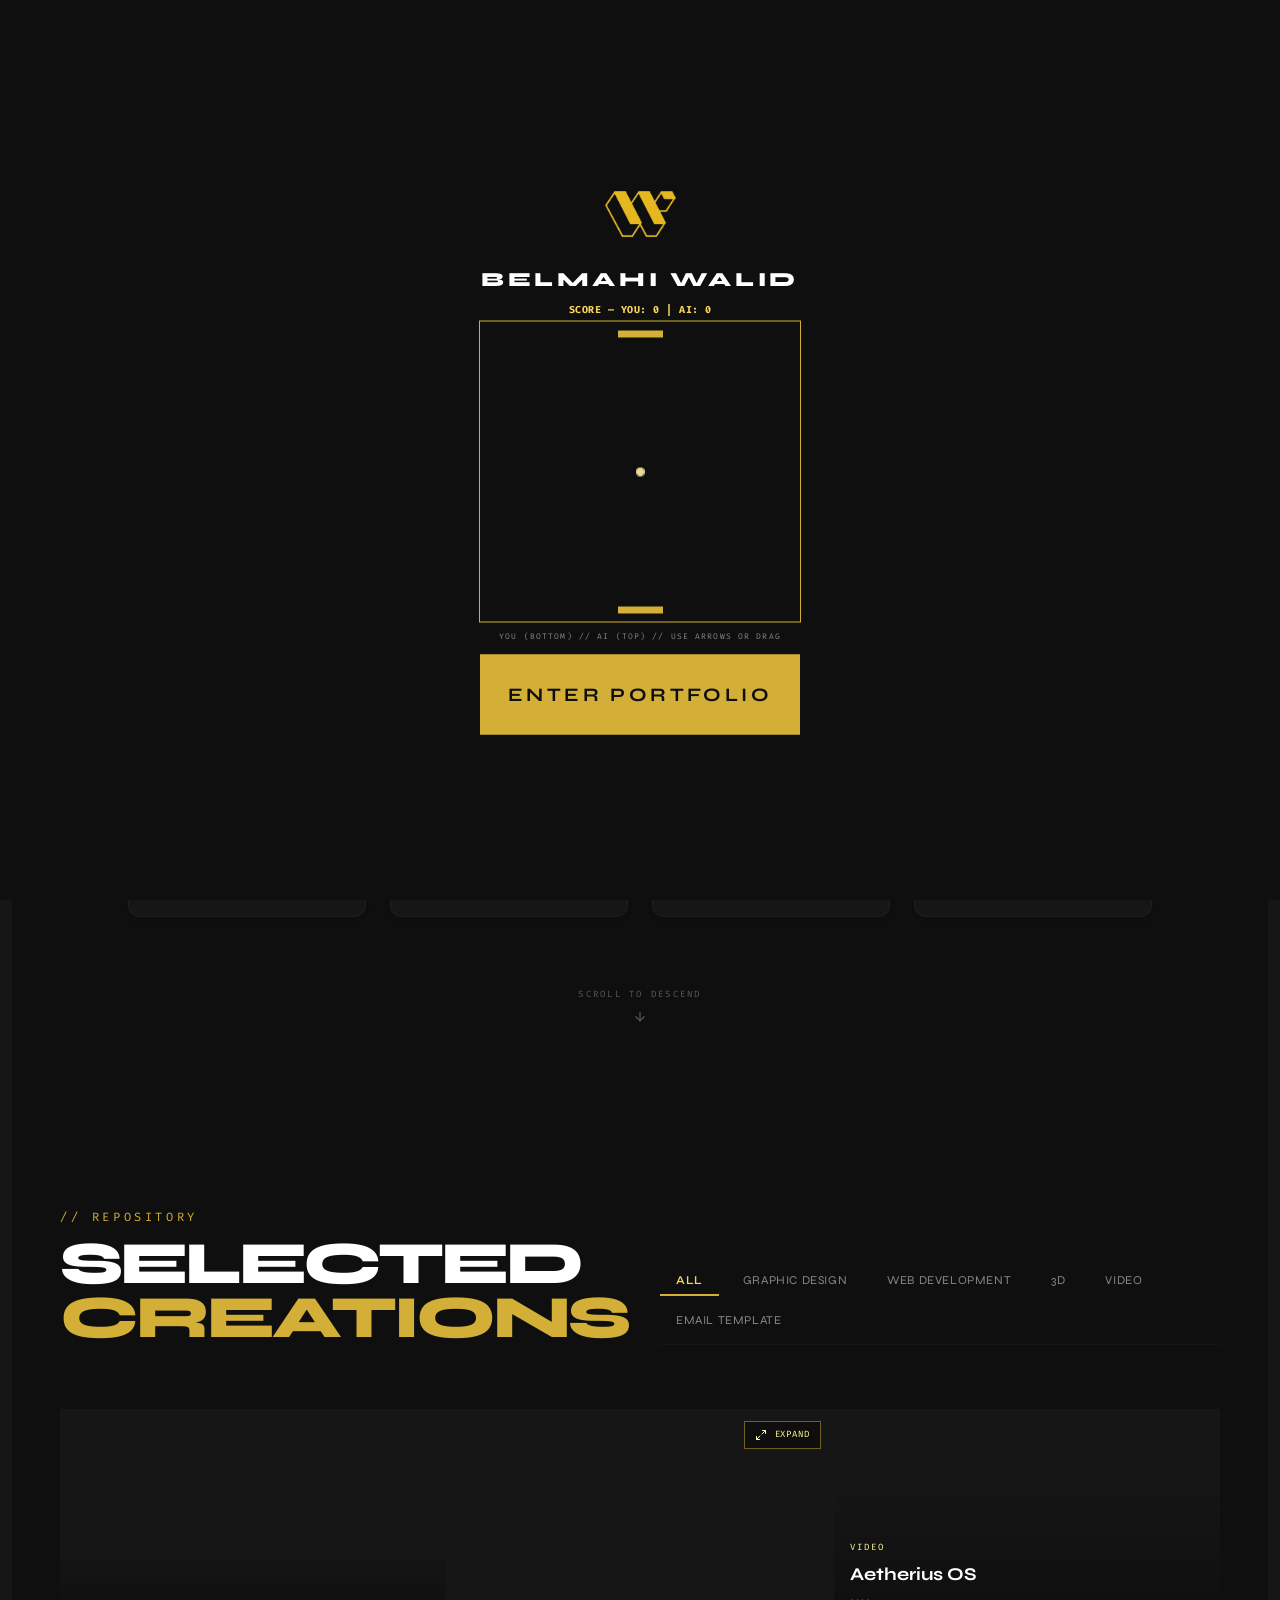
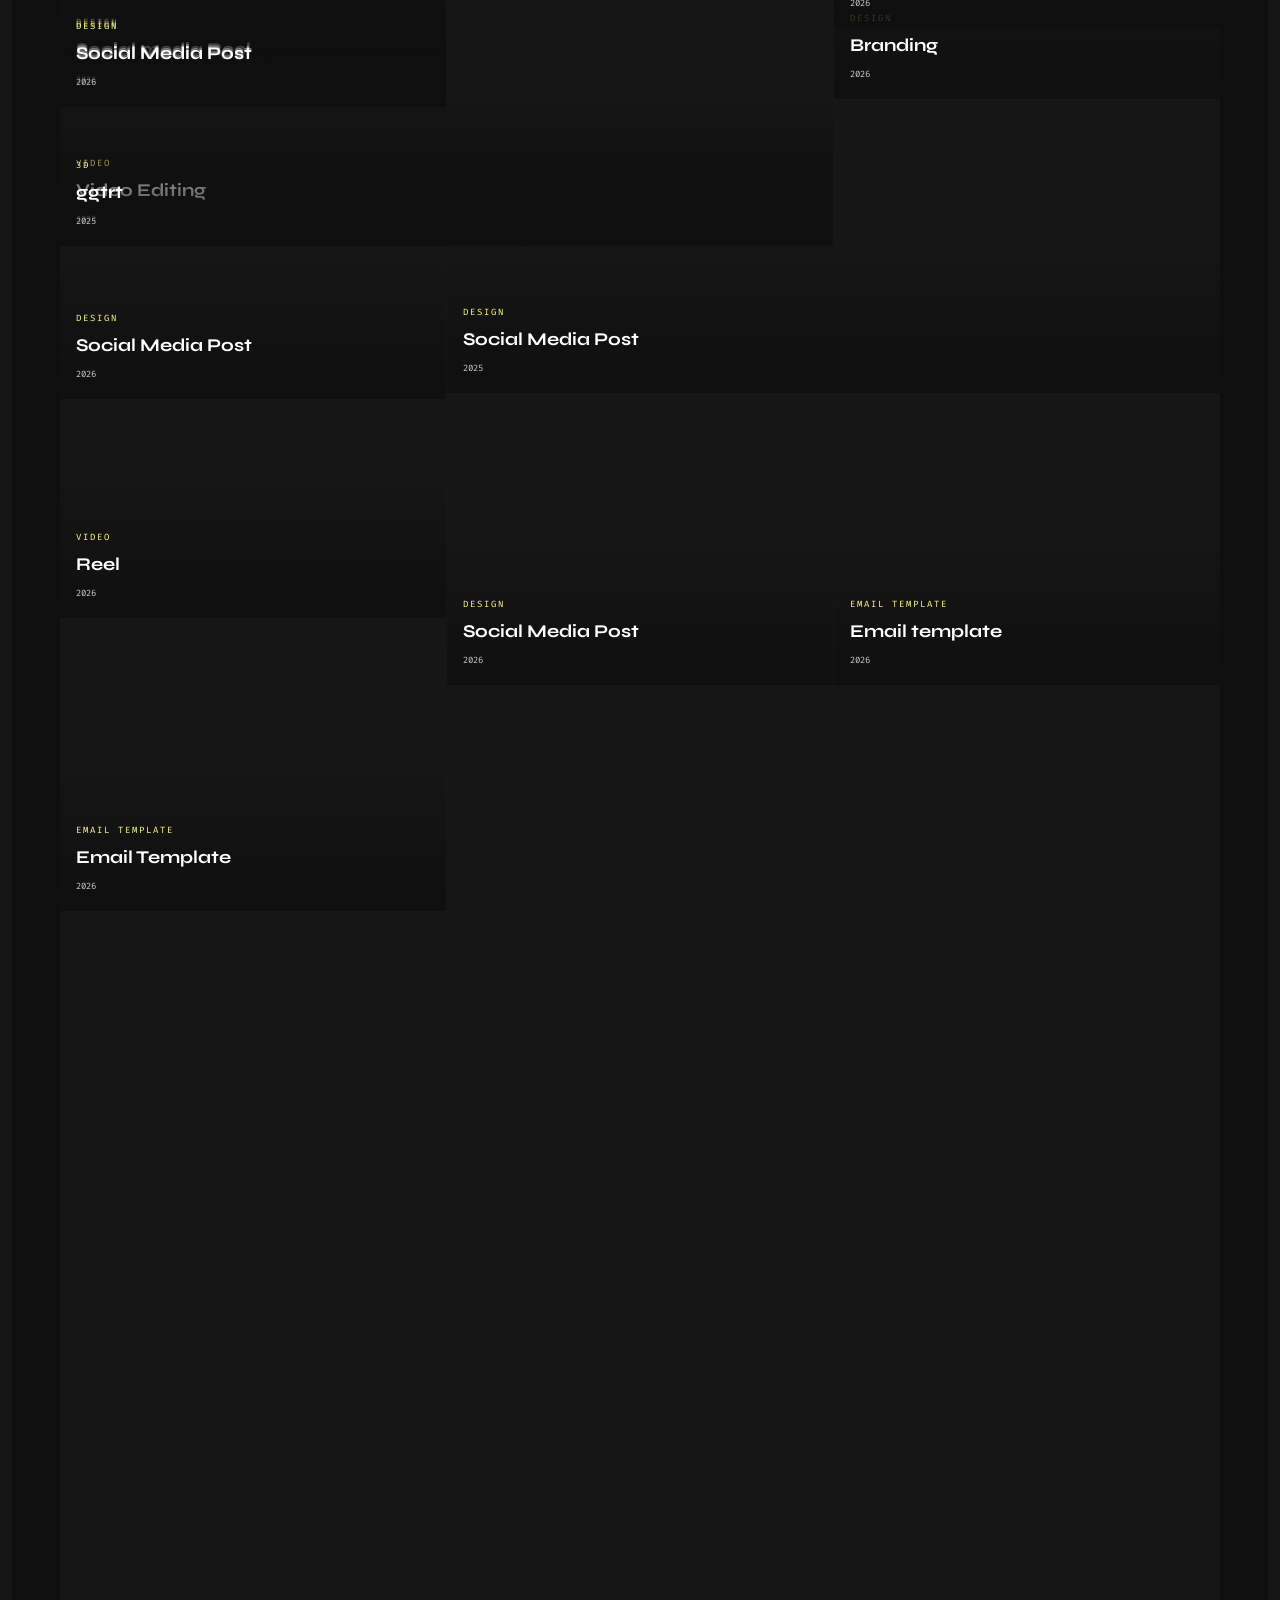
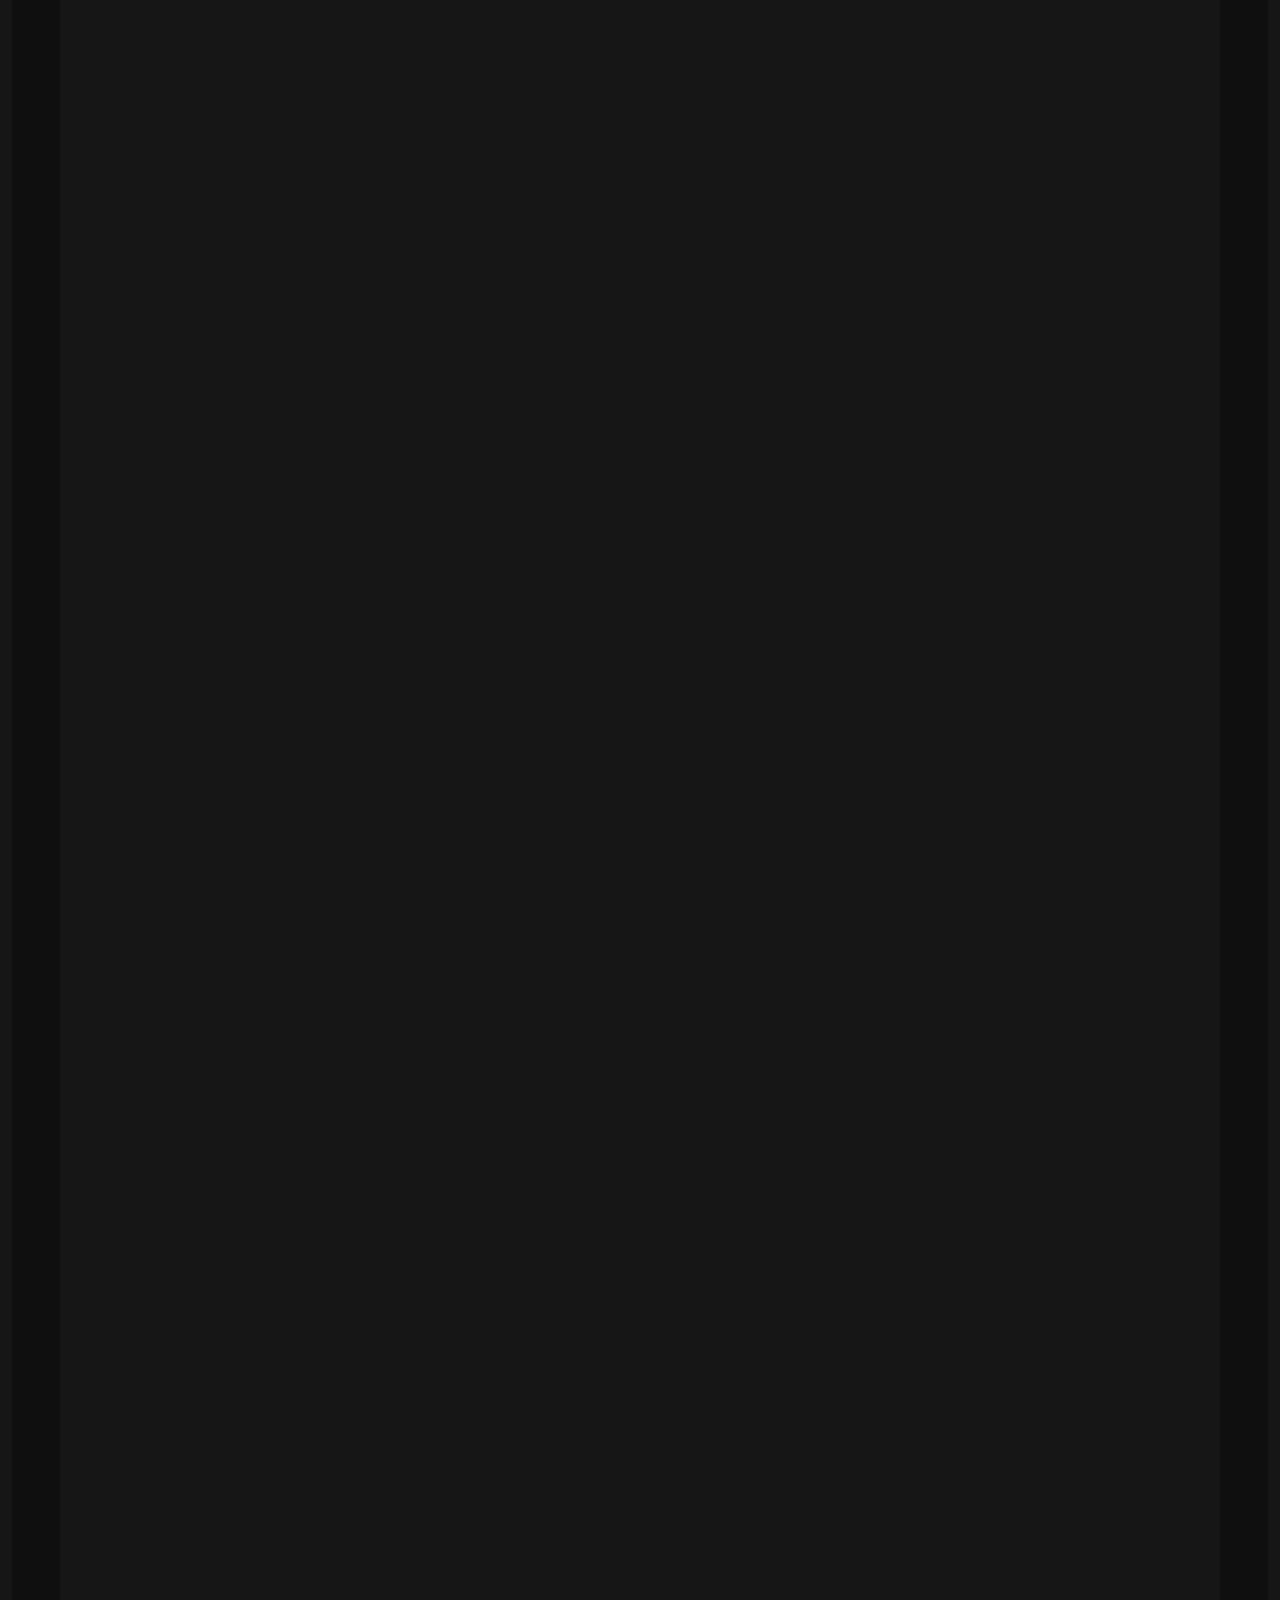
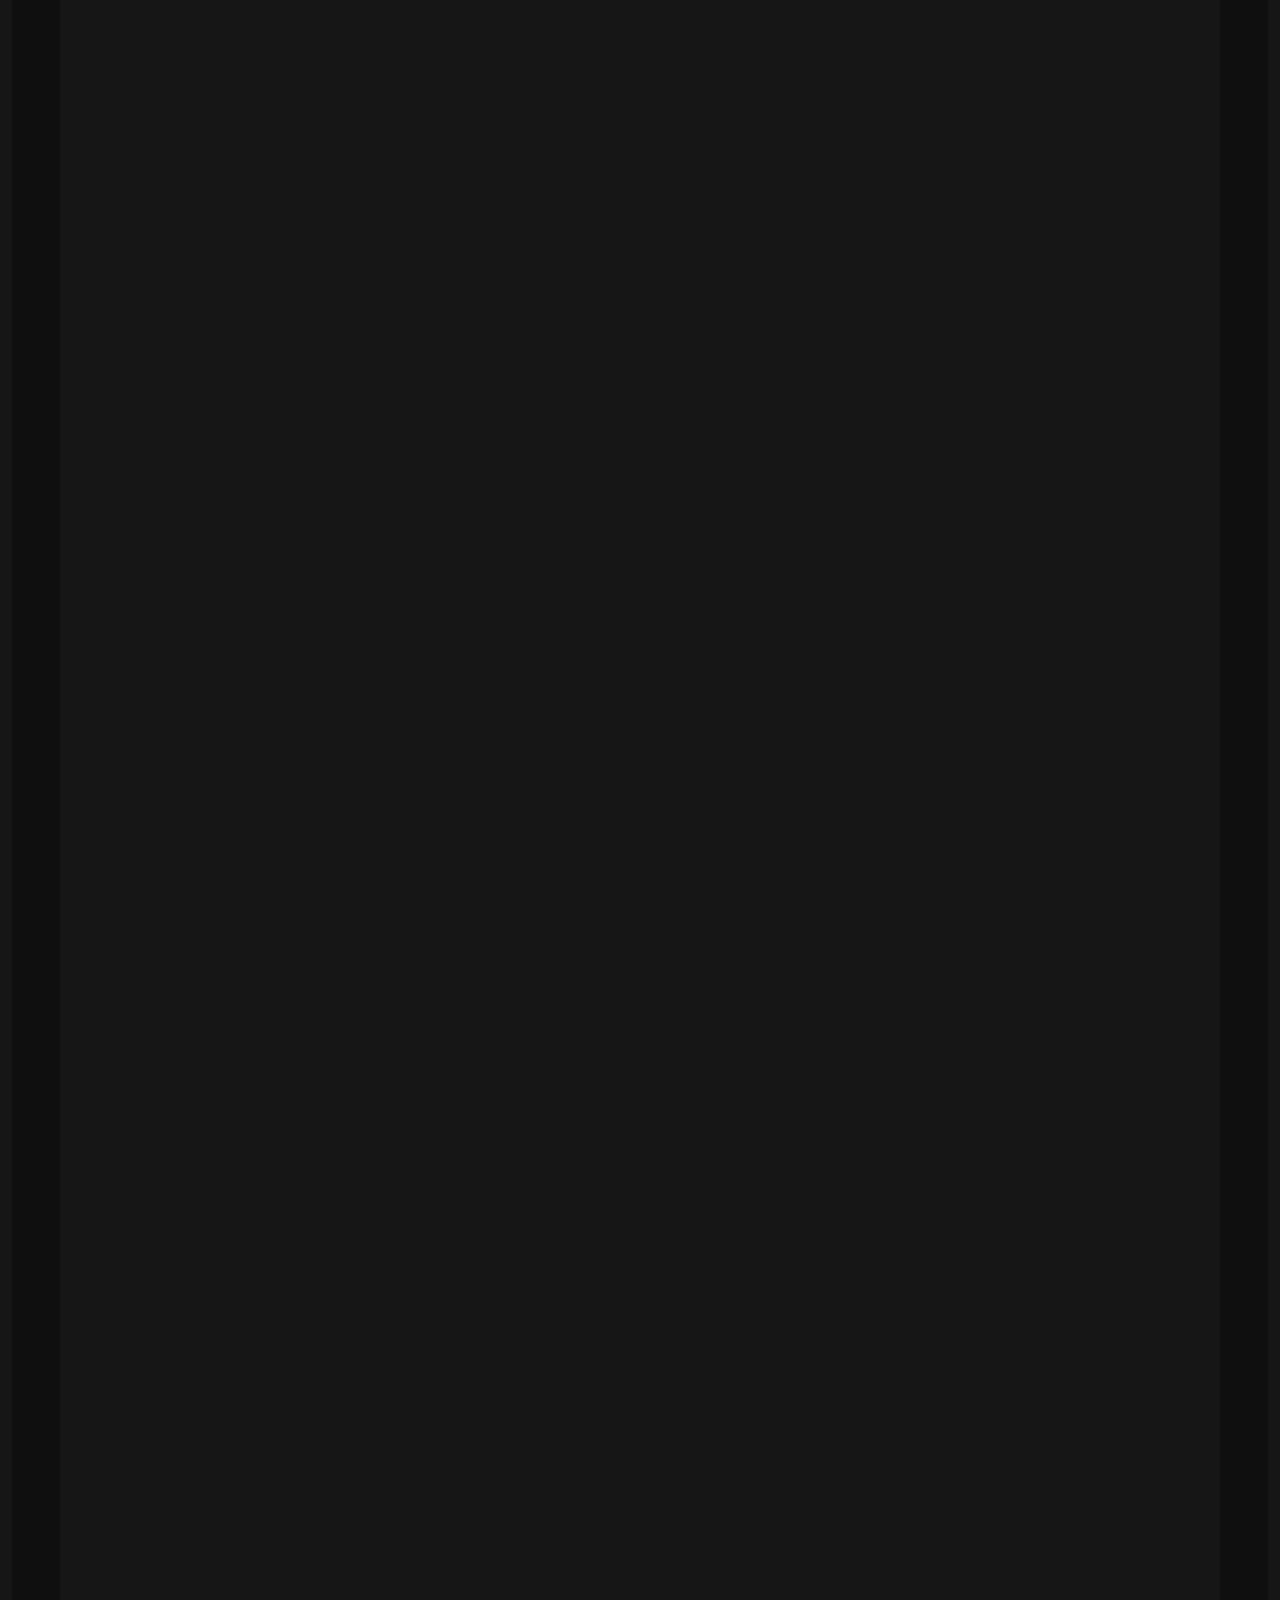
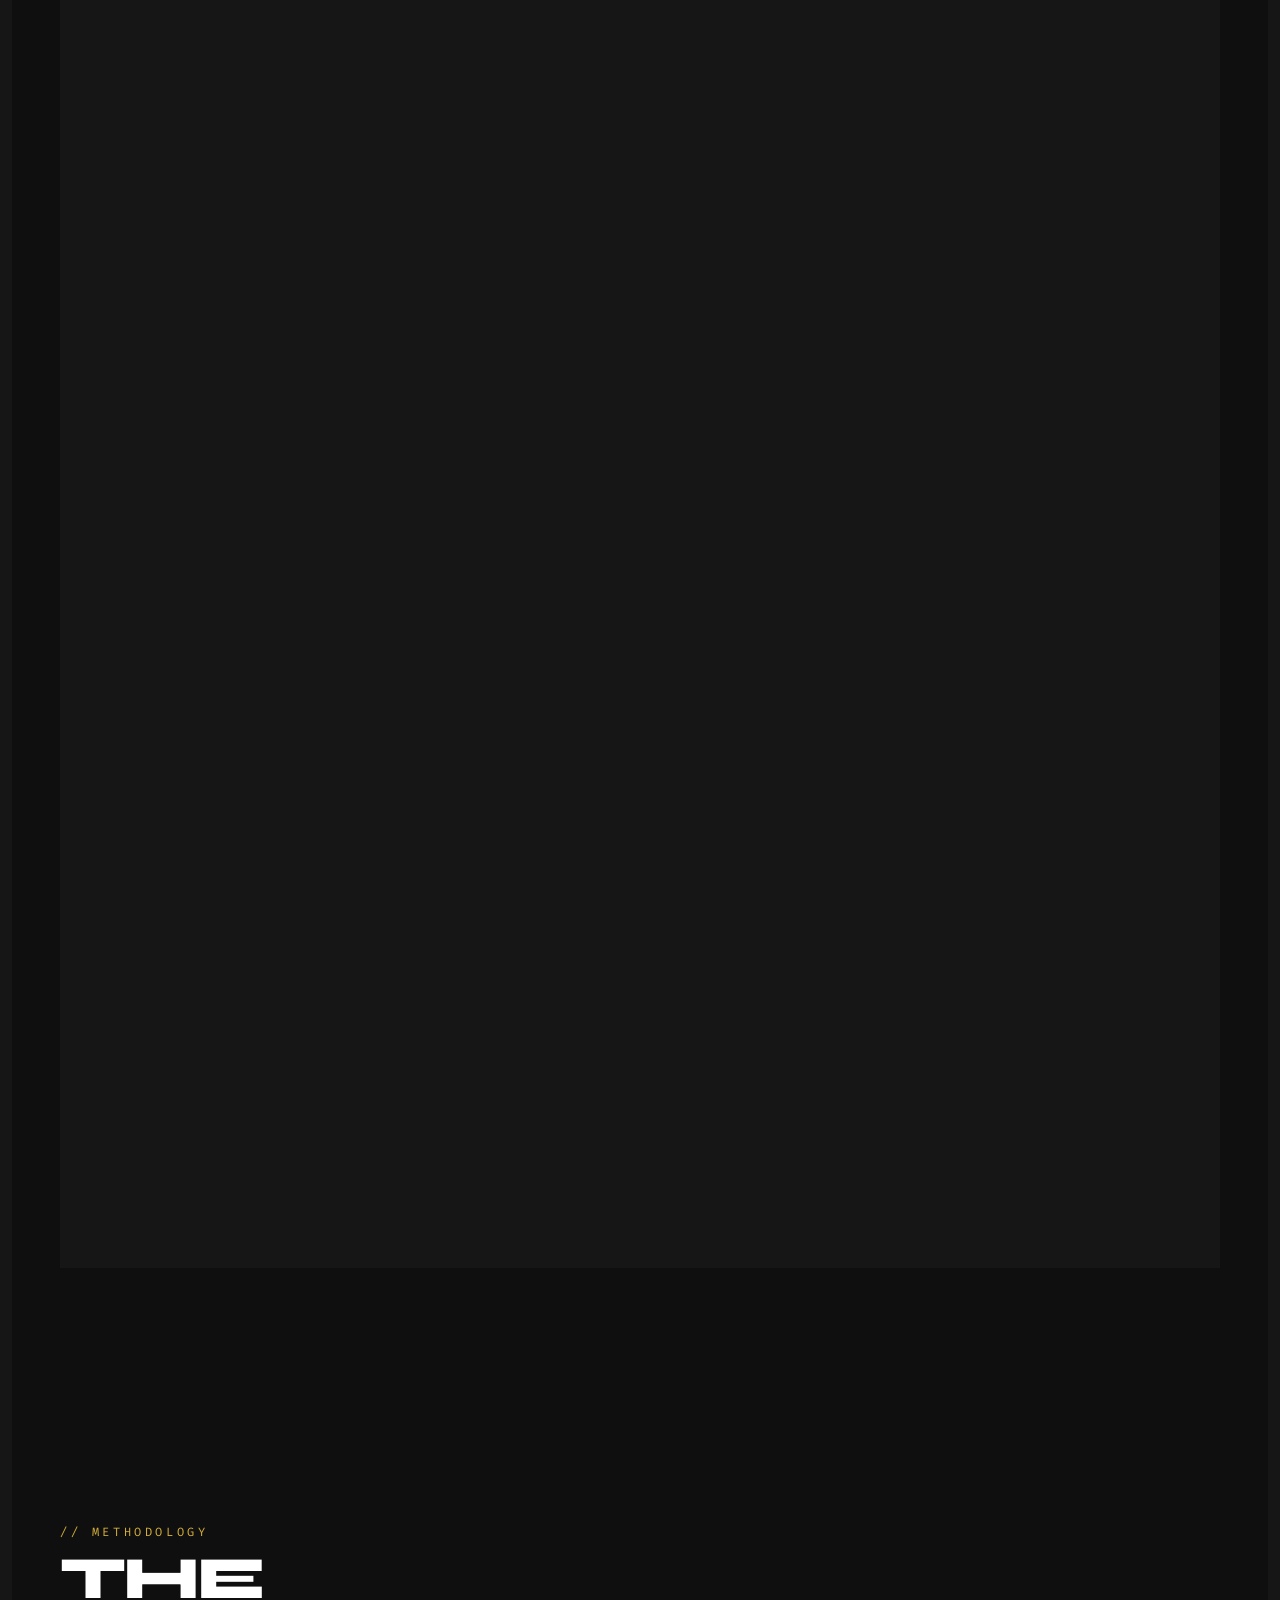
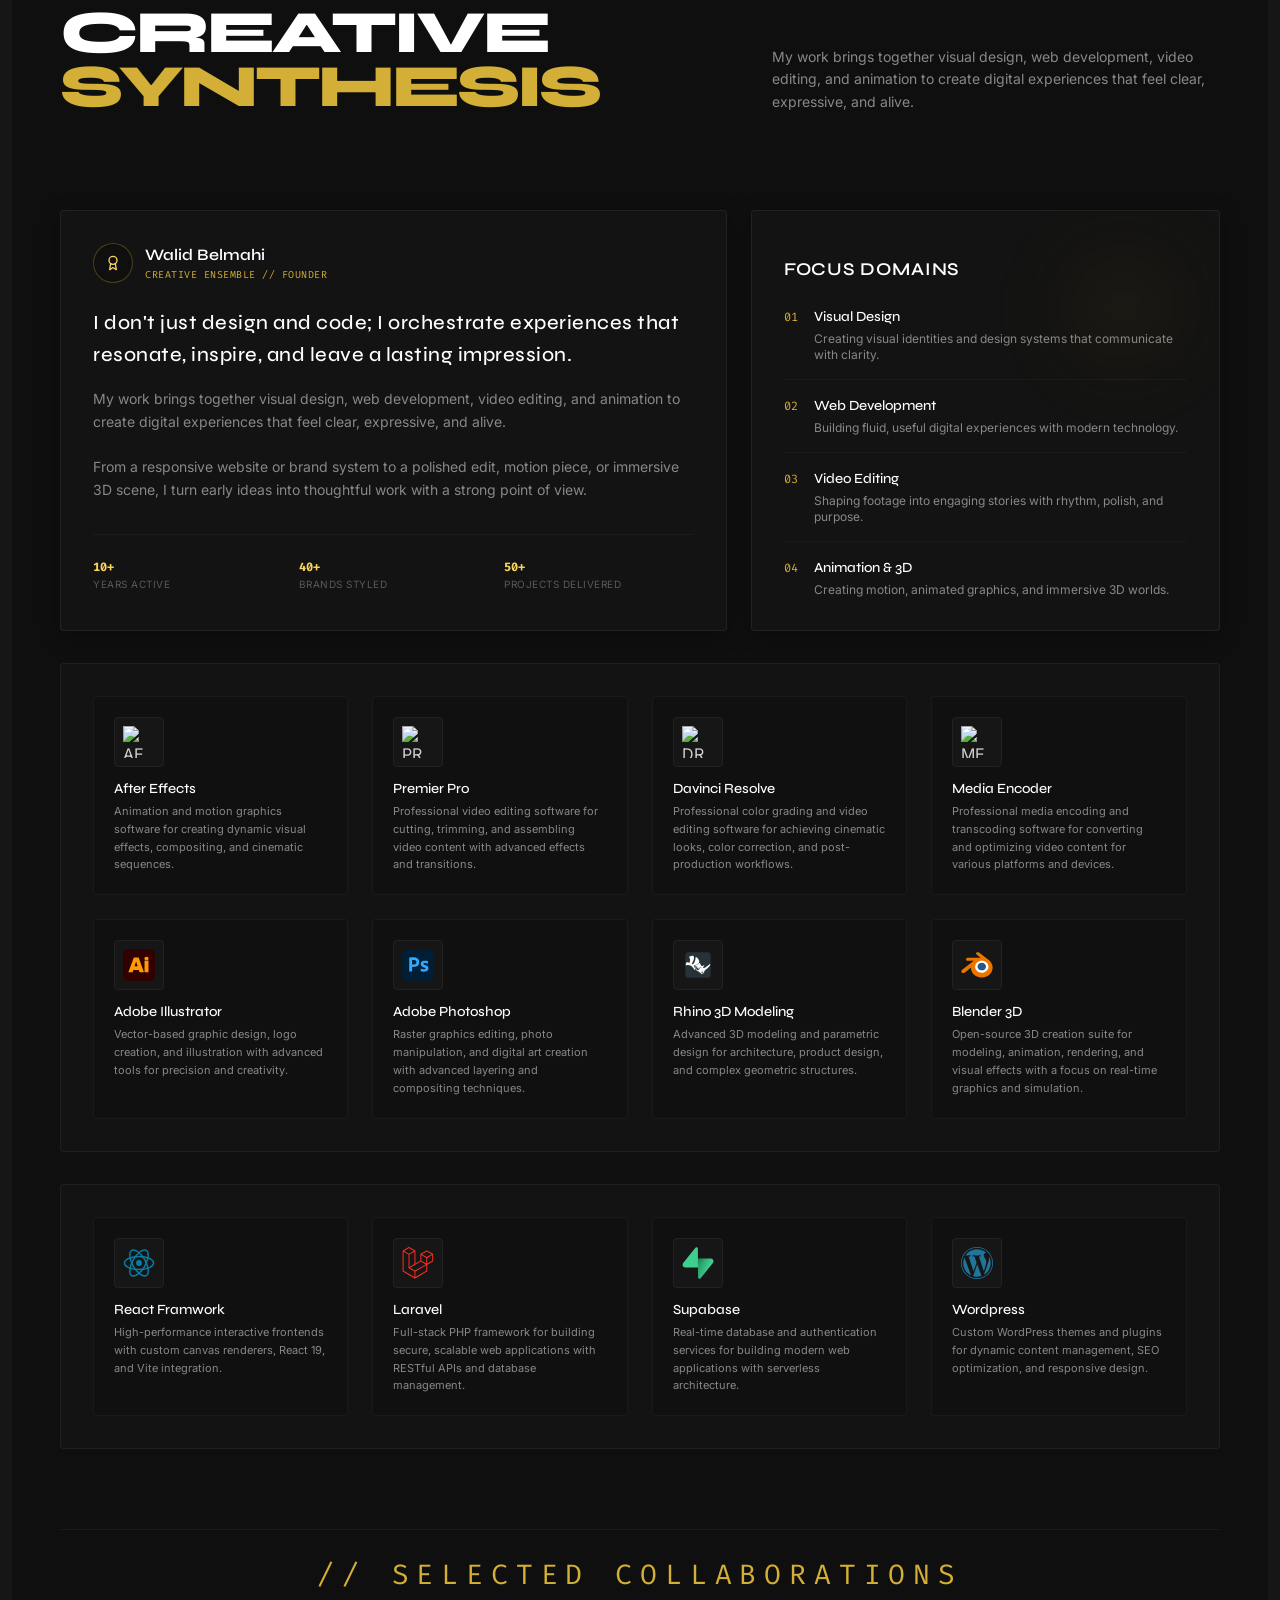
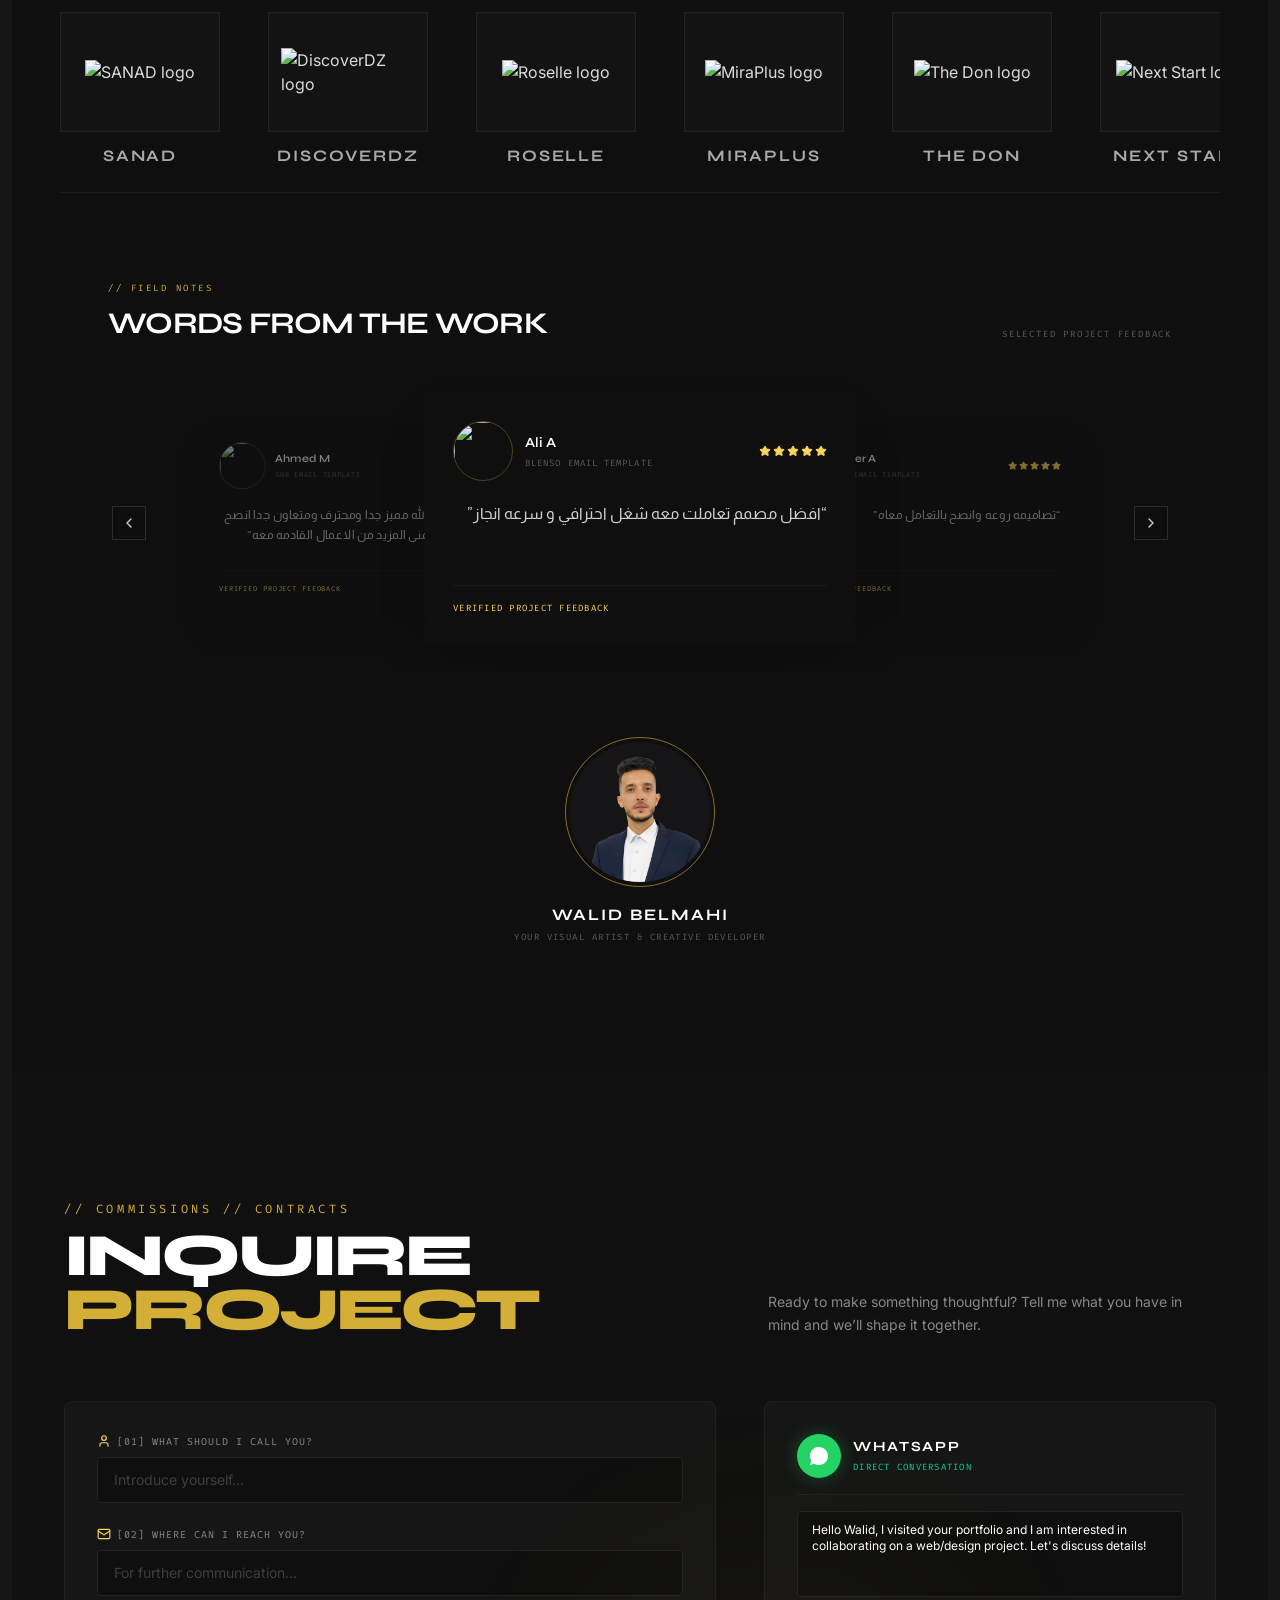
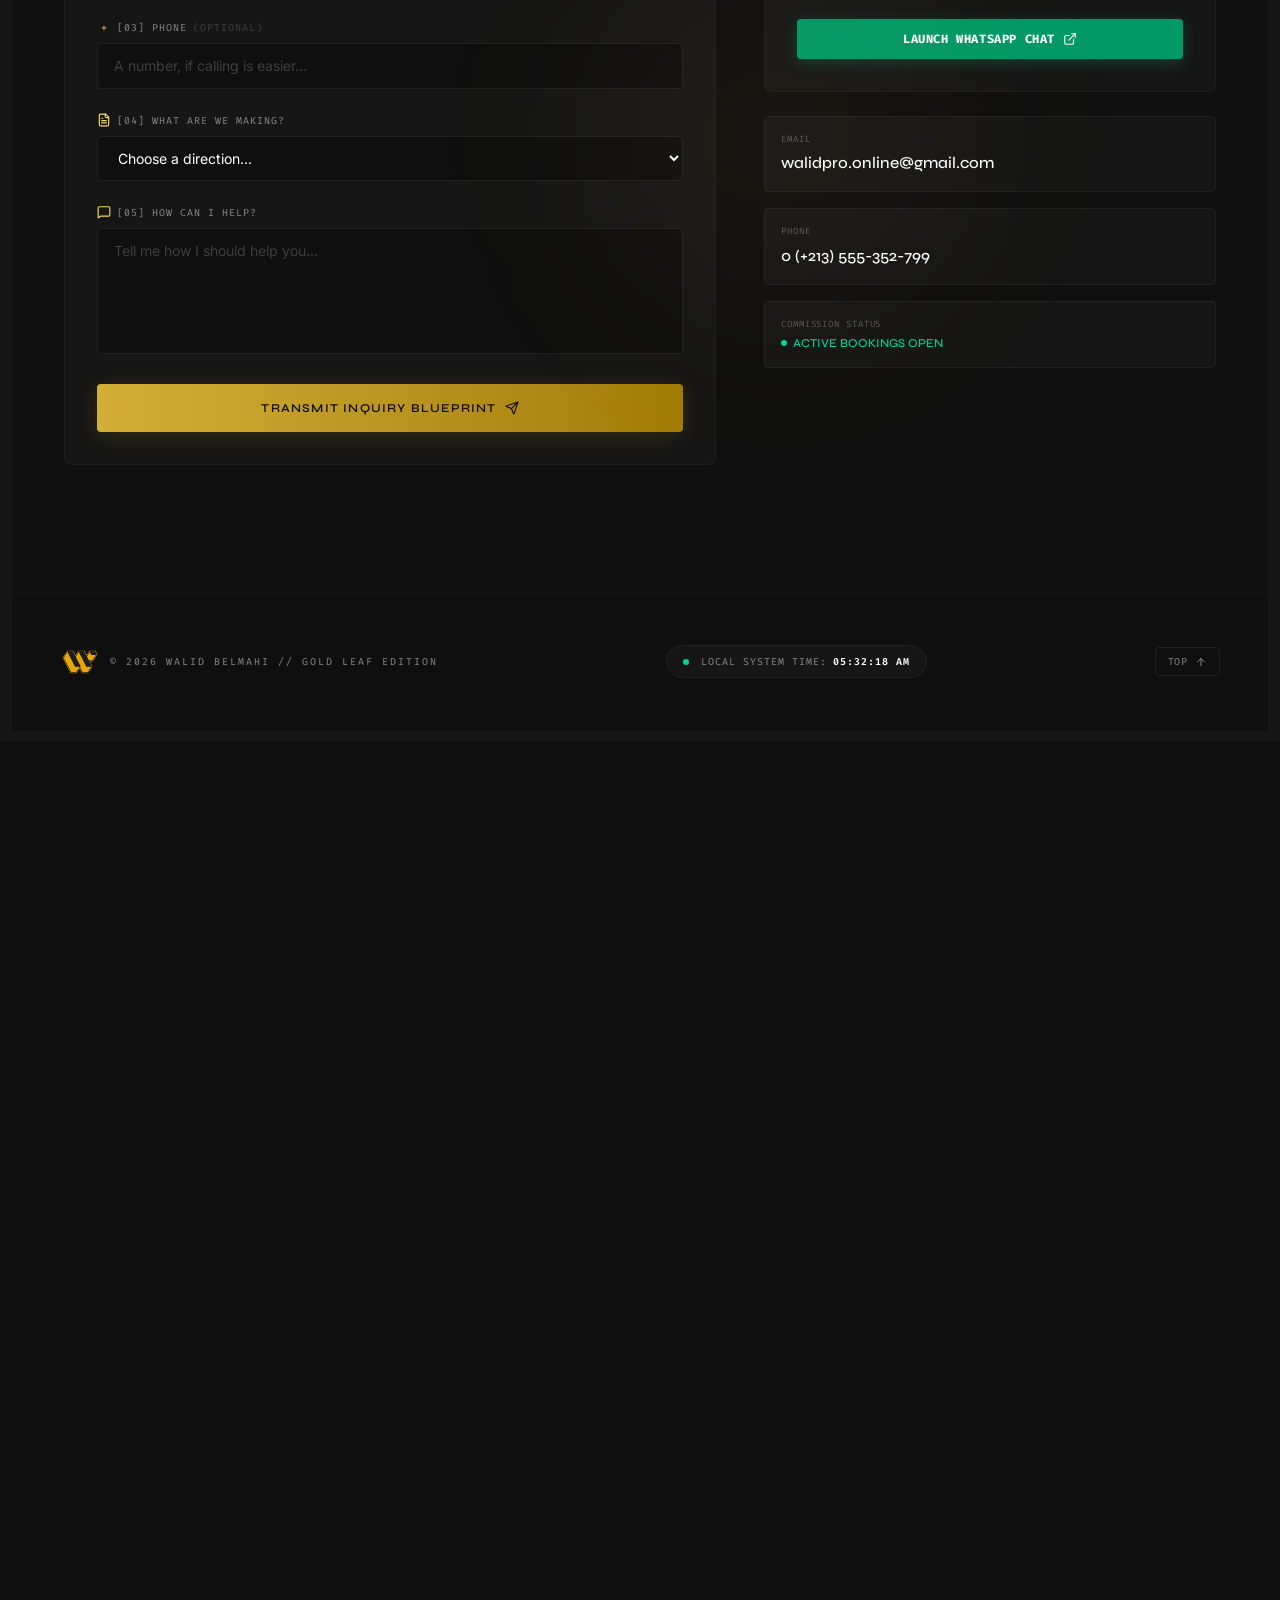
==== commit e663f02d: "new upgrade" ====
--- a/index.html
+++ b/index.html
@@ -1,7 +1,7 @@
 <!doctype html>
 <html lang="en">
   <head>
-    <!-- Google tag (gtag.js) -->
+     <!-- Google tag (gtag.js) -->
 <script async src="https://www.googletagmanager.com/gtag/js?id=G-W1BWMSZP0S"></script>
 <script>
   window.dataLayer = window.dataLayer || [];
@@ -21,11 +21,10 @@
     <meta name="viewport" content="width=device-width, initial-scale=1.0" />
     
     <!-- Favicon -->
-    <link rel="apple-touch-icon" sizes="180x180" href="./assets/logo-Cm8thyLc.png">
-    <link rel="icon" type="image/png" sizes="32x32" href="./assets/favicon-32x32-CrXzXWX7.png">
-    <link rel="icon" type="image/png" sizes="16x16" href="./assets/favicon-16x16-BbajHFtn.png">
-    <link rel="icon" href="/favicon.ico" sizes="any">
-
+    <link rel="apple-touch-icon" sizes="180x180" href="./assets/apple-touch-icon-B_WT0rhJ.png">
+    <link rel="icon" type="image/png" sizes="32x32" href="./assets/favicon-32x32-DAhQbrvf.png">
+    <link rel="icon" type="image/png" sizes="16x16" href="./assets/favicon-16x16-BdefE_X3.png">
+    
     <!-- Primary Meta Tags -->
     <meta name="title" content="Walid Belmahi - Creative Developer & Graphic Designer">
     <meta name="description" content="Creative developer and graphic designer with 10+ years of experience. Specializing in web development, 3D animation, GPU shaders, and digital design. Check out my portfolio and technical research publications.">
@@ -33,14 +32,14 @@
     <meta name="author" content="Walid Belmahi">
     <meta name="robots" content="index, follow">
     <meta name="language" content="English">
-    <link rel="canonical" href="https://walidpro.online">
+    <link rel="canonical" href="https://walidpro.online/">
     
     <!-- Open Graph Meta Tags (Social Media Sharing) -->
     <meta property="og:type" content="website">
     <meta property="og:url" content="https://walidpro.online/">
     <meta property="og:title" content="Walid Belmahi - Creative Developer & Graphic Designer">
     <meta property="og:description" content="Creative developer and graphic designer with 10+ years of experience. Specializing in web development, 3D animation, GPU shaders, and digital design.">
-    <meta property="og:image" content="https://walidpro.online/assets/logo-Cm8thyLc.png">
+    <meta property="og:image" content="https://walidpro.online/assets/logo-CFl6QsRE.png">
     <meta property="og:image:type" content="image/png">
     <meta property="og:image:width" content="1200">
     <meta property="og:image:height" content="630">
@@ -51,7 +50,7 @@
     <meta property="twitter:url" content="https://walidpro.online/">
     <meta property="twitter:title" content="Walid Belmahi - Creative Developer & Graphic Designer">
     <meta property="twitter:description" content="Creative developer and graphic designer. Specializing in web development, 3D animation, GPU shaders, and digital design.">
-    <meta property="twitter:image" content="https://walidpro.online/assets/logo-Cm8thyLc.png">
+    <meta property="twitter:image" content="https://walidpro.online/assets/logo-CFl6QsRE.png">
     
     <!-- LinkedIn -->
     <meta property="linkedin:card" content="summary_large_image">
@@ -63,11 +62,11 @@
       "@type": "Person",
       "name": "Walid Belmahi",
       "url": "https://walidpro.online",
-      "image": "https://walidpro.online/assets/hero-DJCM9H2_.png",
+      "image": "https://walidpro.online/assets/logo-CFl6QsRE.png",
       "sameAs": [
-        "https://twitter.com/walid",
-        "https://linkedin.com/in/walid",
-        "https://github.com/walid"
+        "https://twitter.com/",
+        "https://linkedin.com/in/walid-belmahi-798759276/",
+        "https://github.com/BESHOB"
       ],
       "jobTitle": "Creative Developer & Graphic Designer",
       "worksFor": {
@@ -78,14 +77,10 @@
     </script>
 
     <title>Walid Belmahi - Creative Developer & Graphic Designer</title>
-    <script type="module" crossorigin src="./assets/index-DyrnhM8s.js"></script>
-    <link rel="stylesheet" crossorigin href="./assets/index-B3p7dzH4.css">
+    <script type="module" crossorigin src="./assets/index-BgnqoeXt.js"></script>
+    <link rel="stylesheet" crossorigin href="./assets/index-CnL7V_PY.css">
   </head>
   <body>
-    <!-- Google Tag Manager (noscript) -->
-<noscript><iframe src="https://www.googletagmanager.com/ns.html?id=GTM-NNW3RZG5"
-height="0" width="0" style="display:none;visibility:hidden"></iframe></noscript>
-<!-- End Google Tag Manager (noscript) -->
     <div id="root"></div>
     
     <!-- Meta Tag Updater Script for SPA Blog Navigation -->
@@ -145,11 +140,11 @@
           description: 'Creative developer and graphic designer with 10+ years of experience. Specializing in web development, 3D animation, GPU shaders, and digital design.',
           og_title: 'Walid Belmahi - Creative Developer & Graphic Designer',
           og_description: 'Creative developer and graphic designer with 10+ years of experience.',
-          og_image: 'https://walidpro.online/assets/hero-DJCM9H2_.png',
+          og_image: 'https://walidpro.online/assets/logo-CFl6QsRE.png',
           og_type: 'website',
           twitter_title: 'Walid Belmahi - Creative Developer & Graphic Designer',
           twitter_description: 'Creative developer and graphic designer with 10+ years of experience.',
-          twitter_image: 'https://walidpro.online/assets/hero-DJCM9H2_.png',
+          twitter_image: 'https://walidpro.online/assets/logo-CFl6QsRE.png',
           twitter_card: 'summary_large_image'
         });
       };
--- a/assets/index-CnL7V_PY.css
+++ b/assets/index-CnL7V_PY.css
@@ -0,0 +1 @@
+@import"https://fonts.googleapis.com/css2?family=Space+Grotesk:wght@300;400;500;600;700&family=Outfit:wght@300;400;500;600;700;800&family=Inter:wght@300;400;500;600;700&family=Fira+Code:wght@400;500;600&family=Syne:wght@700;800&family=Oswald:wght@600;700&display=swap";@import"https://fonts.googleapis.com/css2?family=DM+Serif+Display&family=DM+Serif+Text:ital@0;1&family=Public+Sans:ital,wght@0,300;0,400;0,500;0,600;0,700;1,300;1,400;1,500;1,600;1,700&display=swap";@import"https://fonts.googleapis.com/css2?family=Almarai:wght@300;400;700;800&display=swap";/*! tailwindcss v4.3.2 | MIT License | https://tailwindcss.com */@layer properties{@supports (((-webkit-hyphens:none)) and (not (margin-trim:inline))) or ((-moz-orient:inline) and (not (color:rgb(from red r g b)))){*,:before,:after,::backdrop{--tw-translate-x:0;--tw-translate-y:0;--tw-translate-z:0;--tw-scale-x:1;--tw-scale-y:1;--tw-scale-z:1;--tw-rotate-x:initial;--tw-rotate-y:initial;--tw-rotate-z:initial;--tw-skew-x:initial;--tw-skew-y:initial;--tw-scrollbar-thumb:#0000;--tw-scrollbar-track:#0000;--tw-space-y-reverse:0;--tw-border-style:solid;--tw-gradient-position:initial;--tw-gradient-from:#0000;--tw-gradient-via:#0000;--tw-gradient-to:#0000;--tw-gradient-stops:initial;--tw-gradient-via-stops:initial;--tw-gradient-from-position:0%;--tw-gradient-via-position:50%;--tw-gradient-to-position:100%;--tw-leading:initial;--tw-font-weight:initial;--tw-tracking:initial;--tw-shadow:0 0 #0000;--tw-shadow-color:initial;--tw-shadow-alpha:100%;--tw-inset-shadow:0 0 #0000;--tw-inset-shadow-color:initial;--tw-inset-shadow-alpha:100%;--tw-ring-color:initial;--tw-ring-shadow:0 0 #0000;--tw-inset-ring-color:initial;--tw-inset-ring-shadow:0 0 #0000;--tw-ring-inset:initial;--tw-ring-offset-width:0px;--tw-ring-offset-color:#fff;--tw-ring-offset-shadow:0 0 #0000;--tw-blur:initial;--tw-brightness:initial;--tw-contrast:initial;--tw-grayscale:initial;--tw-hue-rotate:initial;--tw-invert:initial;--tw-opacity:initial;--tw-saturate:initial;--tw-sepia:initial;--tw-drop-shadow:initial;--tw-drop-shadow-color:initial;--tw-drop-shadow-alpha:100%;--tw-drop-shadow-size:initial;--tw-backdrop-blur:initial;--tw-backdrop-brightness:initial;--tw-backdrop-contrast:initial;--tw-backdrop-grayscale:initial;--tw-backdrop-hue-rotate:initial;--tw-backdrop-invert:initial;--tw-backdrop-opacity:initial;--tw-backdrop-saturate:initial;--tw-backdrop-sepia:initial;--tw-duration:initial;--tw-ease:initial}}}@layer theme{:root,:host{--font-sans:"Inter", ui-sans-serif, system-ui, sans-serif;--font-mono:"Fira Code", monospace;--color-red-200:oklch(88.5% .062 18.334);--color-red-300:oklch(80.8% .114 19.571);--color-red-400:oklch(70.4% .191 22.216);--color-red-500:oklch(63.7% .237 25.331);--color-amber-500:oklch(76.9% .188 70.08);--color-emerald-300:oklch(84.5% .143 164.978);--color-emerald-400:oklch(76.5% .177 163.223);--color-emerald-500:oklch(69.6% .17 162.48);--color-emerald-600:oklch(59.6% .145 163.225);--color-rose-400:oklch(71.2% .194 13.428);--color-white:#fff;--spacing:.25rem;--container-xs:20rem;--container-sm:24rem;--container-md:28rem;--container-lg:32rem;--container-xl:36rem;--container-4xl:56rem;--container-5xl:64rem;--container-6xl:72rem;--container-7xl:80rem;--text-xs:.75rem;--text-xs--line-height:calc(1 / .75);--text-sm:.875rem;--text-sm--line-height:calc(1.25 / .875);--text-base:1rem;--text-base--line-height: 1.5 ;--text-lg:1.125rem;--text-lg--line-height:calc(1.75 / 1.125);--text-xl:1.25rem;--text-xl--line-height:calc(1.75 / 1.25);--text-2xl:1.5rem;--text-2xl--line-height:calc(2 / 1.5);--text-3xl:1.875rem;--text-3xl--line-height: 1.2 ;--text-4xl:2.25rem;--text-4xl--line-height:calc(2.5 / 2.25);--text-5xl:3rem;--text-5xl--line-height:1;--text-6xl:3.75rem;--text-6xl--line-height:1;--text-7xl:4.5rem;--text-7xl--line-height:1;--text-8xl:6rem;--text-8xl--line-height:1;--font-weight-medium:500;--font-weight-semibold:600;--font-weight-bold:700;--font-weight-extrabold:800;--font-weight-black:900;--tracking-tighter:-.05em;--tracking-tight:-.025em;--tracking-wide:.025em;--tracking-wider:.05em;--tracking-widest:.1em;--leading-tight:1.25;--leading-snug:1.375;--leading-normal:1.5;--leading-relaxed:1.625;--leading-loose:2;--radius-sm:.25rem;--radius-lg:.5rem;--radius-xl:.75rem;--radius-2xl:1rem;--ease-out:cubic-bezier(0, 0, .2, 1);--ease-in-out:cubic-bezier(.4, 0, .2, 1);--animate-spin:spin 1s linear infinite;--animate-ping:ping 1s cubic-bezier(0, 0, .2, 1) infinite;--animate-pulse:pulse 2s cubic-bezier(.4, 0, .6, 1) infinite;--animate-bounce:bounce 1s infinite;--blur-sm:8px;--blur-md:12px;--blur-xl:24px;--blur-2xl:40px;--blur-3xl:64px;--aspect-video:16 / 9;--default-transition-duration:.15s;--default-transition-timing-function:cubic-bezier(.4, 0, .2, 1);--default-font-family:var(--font-sans);--default-mono-font-family:var(--font-mono);--font-display:"Syne", "Space Grotesk", sans-serif;--font-arabic:"Almarai", "Tahoma", sans-serif;--color-gold-200:var(--custom-gold-200,#e8d99c);--color-gold-300:var(--custom-gold-300,#d6bc5b);--color-gold-400:var(--custom-gold-400,#c5a12d);--color-gold-500:var(--custom-gold-500,#d4af37);--color-gold-600:var(--custom-gold-600,#8f6717);--color-gold-950:var(--custom-gold-950,#291a0a);--color-charcoal-950:#0f0f0f;--color-charcoal-900:#161616;--color-charcoal-800:#222;--color-charcoal-700:#2c2c2c;--color-charcoal-600:#3e3e3e;--color-charcoal-500:#5a5a5a;--color-charcoal-400:#888;--color-charcoal-300:#d0d0d0}}@layer base{*,:after,:before,::backdrop{box-sizing:border-box;border:0 solid;margin:0;padding:0}::file-selector-button{box-sizing:border-box;border:0 solid;margin:0;padding:0}html,:host{-webkit-text-size-adjust:100%;-moz-tab-size:4;tab-size:4;line-height:1.5;font-family:var(--default-font-family,ui-sans-serif, system-ui, sans-serif, "Apple Color Emoji", "Segoe UI Emoji", "Segoe UI Symbol", "Noto Color Emoji");font-feature-settings:var(--default-font-feature-settings,normal);font-variation-settings:var(--default-font-variation-settings,normal);-webkit-tap-highlight-color:transparent}hr{height:0;color:inherit;border-top-width:1px}abbr:where([title]){-webkit-text-decoration:underline dotted;text-decoration:underline dotted}h1,h2,h3,h4,h5,h6{font-size:inherit;font-weight:inherit}a{color:inherit;-webkit-text-decoration:inherit;text-decoration:inherit}b,strong{font-weight:bolder}code,kbd,samp,pre{font-family:var(--default-mono-font-family,ui-monospace, SFMono-Regular, Menlo, Monaco, Consolas, "Liberation Mono", "Courier New", monospace);font-feature-settings:var(--default-mono-font-feature-settings,normal);font-variation-settings:var(--default-mono-font-variation-settings,normal);font-size:1em}small{font-size:80%}sub,sup{vertical-align:baseline;font-size:75%;line-height:0;position:relative}sub{bottom:-.25em}sup{top:-.5em}table{text-indent:0;border-color:inherit;border-collapse:collapse}:-moz-focusring{outline:auto}progress{vertical-align:baseline}summary{display:list-item}ol,ul,menu{list-style:none}img,svg,video,canvas,audio,iframe,embed,object{vertical-align:middle;display:block}img,video{max-width:100%;height:auto}button,input,select,optgroup,textarea{font:inherit;font-feature-settings:inherit;font-variation-settings:inherit;letter-spacing:inherit;color:inherit;opacity:1;background-color:#0000;border-radius:0}::file-selector-button{font:inherit;font-feature-settings:inherit;font-variation-settings:inherit;letter-spacing:inherit;color:inherit;opacity:1;background-color:#0000;border-radius:0}:where(select:is([multiple],[size])) optgroup{font-weight:bolder}:where(select:is([multiple],[size])) optgroup option{padding-inline-start:20px}::file-selector-button{margin-inline-end:4px}::placeholder{opacity:1}@supports (not ((-webkit-appearance:-apple-pay-button))) or (contain-intrinsic-size:1px){::placeholder{color:currentColor}@supports (color:color-mix(in lab,red,red)){::placeholder{color:color-mix(in oklab,currentcolor 50%,transparent)}}}textarea{resize:vertical}::-webkit-search-decoration{-webkit-appearance:none}::-webkit-date-and-time-value{min-height:1lh;text-align:inherit}::-webkit-datetime-edit{display:inline-flex}::-webkit-datetime-edit-fields-wrapper{padding:0}::-webkit-datetime-edit{padding-block:0}::-webkit-datetime-edit-year-field{padding-block:0}::-webkit-datetime-edit-month-field{padding-block:0}::-webkit-datetime-edit-day-field{padding-block:0}::-webkit-datetime-edit-hour-field{padding-block:0}::-webkit-datetime-edit-minute-field{padding-block:0}::-webkit-datetime-edit-second-field{padding-block:0}::-webkit-datetime-edit-millisecond-field{padding-block:0}::-webkit-datetime-edit-meridiem-field{padding-block:0}::-webkit-calendar-picker-indicator{line-height:1}:-moz-ui-invalid{box-shadow:none}button,input:where([type=button],[type=reset],[type=submit]){-webkit-appearance:button;-moz-appearance:button;appearance:button}::file-selector-button{-webkit-appearance:button;-moz-appearance:button;appearance:button}::-webkit-inner-spin-button{height:auto}::-webkit-outer-spin-button{height:auto}[hidden]:where(:not([hidden=until-found])){display:none!important}html{scroll-behavior:smooth;background-color:var(--color-charcoal-950);color:var(--color-charcoal-300);overflow-x:hidden}body{font-family:var(--font-sans);border:12px solid var(--color-charcoal-900);min-height:100vh}html:lang(ar),html[dir=rtl],html:lang(ar) body,html[dir=rtl] body,.font-arabic{font-family:var(--font-arabic)}::-webkit-scrollbar{width:8px;height:8px}::-webkit-scrollbar-track{background:var(--color-charcoal-950)}::-webkit-scrollbar-thumb{background:var(--color-charcoal-800);border:2px solid var(--color-charcoal-950);border-radius:4px}::-webkit-scrollbar-thumb:hover{background:var(--color-gold-500)}.text-gradient-gold{-webkit-text-fill-color:transparent;background:linear-gradient(135deg,#fff 10%,#e8d99c 50%,#c5a12d);-webkit-background-clip:text;background-clip:text}.text-gradient-gold-pure{-webkit-text-fill-color:transparent;background:linear-gradient(135deg,#f4edd0,#d6bc5b,#af851f);-webkit-background-clip:text;background-clip:text}.border-gradient-gold{border-image:linear-gradient(90deg,#af851f,#d6bc5b,#4c3313) 1}}@layer components;@layer utilities{.pointer-events-auto{pointer-events:auto}.pointer-events-none{pointer-events:none}.absolute{position:absolute}.fixed{position:fixed}.relative{position:relative}.static{position:static}.-inset-0\.5{inset:calc(var(--spacing) * -.5)}.inset-0{top:0;right:0;bottom:0;left:0}.inset-x-0{inset-inline:0}.inset-y-0{inset-block:0}.top-0{top:0}.top-1{top:var(--spacing)}.top-1\/2{top:50%}.top-1\/3{top:33.3333%}.top-2{top:calc(var(--spacing) * 2)}.top-3{top:calc(var(--spacing) * 3)}.top-4{top:calc(var(--spacing) * 4)}.top-5{top:calc(var(--spacing) * 5)}.top-\[60px\]{top:60px}.right-0{right:0}.right-1{right:var(--spacing)}.right-1\/4{right:25%}.right-2{right:calc(var(--spacing) * 2)}.right-3{right:calc(var(--spacing) * 3)}.right-4{right:calc(var(--spacing) * 4)}.right-5{right:calc(var(--spacing) * 5)}.right-6{right:calc(var(--spacing) * 6)}.-bottom-1\.5{bottom:calc(var(--spacing) * -1.5)}.bottom-0{bottom:0}.bottom-1\/4{bottom:25%}.bottom-3{bottom:calc(var(--spacing) * 3)}.bottom-6{bottom:calc(var(--spacing) * 6)}.bottom-18{bottom:calc(var(--spacing) * 18)}.bottom-full{bottom:100%}.left-0{left:0}.left-1{left:var(--spacing)}.left-1\/2{left:50%}.left-1\/4{left:25%}.left-3{left:calc(var(--spacing) * 3)}.z-0{z-index:0}.z-10{z-index:10}.z-20{z-index:20}.z-30{z-index:30}.z-40{z-index:40}.z-45{z-index:45}.z-50{z-index:50}.z-\[9999\]{z-index:9999}.z-\[99999\]{z-index:99999}.z-\[999999999\]{z-index:999999999}.container{width:100%}@media(min-width:40rem){.container{max-width:40rem}}@media(min-width:48rem){.container{max-width:48rem}}@media(min-width:64rem){.container{max-width:64rem}}@media(min-width:80rem){.container{max-width:80rem}}@media(min-width:96rem){.container{max-width:96rem}}.mx-auto{margin-inline:auto}.my-1\.5{margin-block:calc(var(--spacing) * 1.5)}.my-2{margin-block:calc(var(--spacing) * 2)}.my-3{margin-block:calc(var(--spacing) * 3)}.my-4{margin-block:calc(var(--spacing) * 4)}.my-6{margin-block:calc(var(--spacing) * 6)}.my-8{margin-block:calc(var(--spacing) * 8)}.mt-0\.5{margin-top:calc(var(--spacing) * .5)}.mt-1{margin-top:var(--spacing)}.mt-1\.5{margin-top:calc(var(--spacing) * 1.5)}.mt-2{margin-top:calc(var(--spacing) * 2)}.mt-2\.5{margin-top:calc(var(--spacing) * 2.5)}.mt-3{margin-top:calc(var(--spacing) * 3)}.mt-4{margin-top:calc(var(--spacing) * 4)}.mt-5{margin-top:calc(var(--spacing) * 5)}.mt-6{margin-top:calc(var(--spacing) * 6)}.mt-8{margin-top:calc(var(--spacing) * 8)}.mt-10{margin-top:calc(var(--spacing) * 10)}.mt-12{margin-top:calc(var(--spacing) * 12)}.mt-14{margin-top:calc(var(--spacing) * 14)}.mt-16{margin-top:calc(var(--spacing) * 16)}.mt-20{margin-top:calc(var(--spacing) * 20)}.mt-auto{margin-top:auto}.mr-1{margin-right:var(--spacing)}.mb-0\.5{margin-bottom:calc(var(--spacing) * .5)}.mb-1{margin-bottom:var(--spacing)}.mb-1\.5{margin-bottom:calc(var(--spacing) * 1.5)}.mb-2{margin-bottom:calc(var(--spacing) * 2)}.mb-3{margin-bottom:calc(var(--spacing) * 3)}.mb-4{margin-bottom:calc(var(--spacing) * 4)}.mb-5{margin-bottom:calc(var(--spacing) * 5)}.mb-6{margin-bottom:calc(var(--spacing) * 6)}.mb-8{margin-bottom:calc(var(--spacing) * 8)}.mb-10{margin-bottom:calc(var(--spacing) * 10)}.mb-12{margin-bottom:calc(var(--spacing) * 12)}.mb-16{margin-bottom:calc(var(--spacing) * 16)}.line-clamp-1{-webkit-line-clamp:1;-webkit-box-orient:vertical;display:-webkit-box;overflow:hidden}.line-clamp-2{-webkit-line-clamp:2;-webkit-box-orient:vertical;display:-webkit-box;overflow:hidden}.line-clamp-3{-webkit-line-clamp:3;-webkit-box-orient:vertical;display:-webkit-box;overflow:hidden}.block{display:block}.flex{display:flex}.grid{display:grid}.hidden{display:none}.inline{display:inline}.inline-block{display:inline-block}.inline-flex{display:inline-flex}.table{display:table}.aspect-\[16\/9\]{aspect-ratio:16/9}.aspect-square{aspect-ratio:1}.aspect-video{aspect-ratio:var(--aspect-video)}.h-1\.5{height:calc(var(--spacing) * 1.5)}.h-2\.5{height:calc(var(--spacing) * 2.5)}.h-3{height:calc(var(--spacing) * 3)}.h-3\.5{height:calc(var(--spacing) * 3.5)}.h-4{height:calc(var(--spacing) * 4)}.h-5{height:calc(var(--spacing) * 5)}.h-6{height:calc(var(--spacing) * 6)}.h-7{height:calc(var(--spacing) * 7)}.h-8{height:calc(var(--spacing) * 8)}.h-10{height:calc(var(--spacing) * 10)}.h-11{height:calc(var(--spacing) * 11)}.h-12{height:calc(var(--spacing) * 12)}.h-14{height:calc(var(--spacing) * 14)}.h-15{height:calc(var(--spacing) * 15)}.h-16{height:calc(var(--spacing) * 16)}.h-20{height:calc(var(--spacing) * 20)}.h-24{height:calc(var(--spacing) * 24)}.h-32{height:calc(var(--spacing) * 32)}.h-60{height:calc(var(--spacing) * 60)}.h-\[1\.5px\]{height:1.5px}.h-\[1px\]{height:1px}.h-\[3px\]{height:3px}.h-\[150px\]{height:150px}.h-\[290px\]{height:290px}.h-\[300px\]{height:300px}.h-\[350px\]{height:350px}.h-\[360px\]{height:360px}.h-\[calc\(100vh-2rem\)\]{height:calc(100vh - 2rem)}.h-auto{height:auto}.h-full{height:100%}.max-h-\[50vh\]{max-height:50vh}.max-h-\[90vh\]{max-height:90vh}.max-h-\[92vh\]{max-height:92vh}.max-h-\[350px\]{max-height:350px}.max-h-\[380px\]{max-height:380px}.max-h-\[500px\]{max-height:500px}.max-h-full{max-height:100%}.min-h-\[260px\]{min-height:260px}.min-h-screen{min-height:100vh}.w-1\.5{width:calc(var(--spacing) * 1.5)}.w-1\/2{width:50%}.w-2\.5{width:calc(var(--spacing) * 2.5)}.w-3{width:calc(var(--spacing) * 3)}.w-3\.5{width:calc(var(--spacing) * 3.5)}.w-4{width:calc(var(--spacing) * 4)}.w-5{width:calc(var(--spacing) * 5)}.w-6{width:calc(var(--spacing) * 6)}.w-7{width:calc(var(--spacing) * 7)}.w-8{width:calc(var(--spacing) * 8)}.w-10{width:calc(var(--spacing) * 10)}.w-11{width:calc(var(--spacing) * 11)}.w-12{width:calc(var(--spacing) * 12)}.w-14{width:calc(var(--spacing) * 14)}.w-15{width:calc(var(--spacing) * 15)}.w-16{width:calc(var(--spacing) * 16)}.w-24{width:calc(var(--spacing) * 24)}.w-32{width:calc(var(--spacing) * 32)}.w-80{width:calc(var(--spacing) * 80)}.w-\[1px\]{width:1px}.w-\[150px\]{width:150px}.w-\[300px\]{width:300px}.w-\[350px\]{width:350px}.w-\[calc\(100vw-2\.5rem\)\]{width:calc(100vw - 2.5rem)}.w-\[calc\(100vw-2rem\)\]{width:calc(100vw - 2rem)}.w-\[min\(78vw\,430px\)\]{width:min(78vw,430px)}.w-auto{width:auto}.w-full{width:100%}.max-w-4xl{max-width:var(--container-4xl)}.max-w-5xl{max-width:var(--container-5xl)}.max-w-6xl{max-width:var(--container-6xl)}.max-w-7xl{max-width:var(--container-7xl)}.max-w-\[340px\]{max-width:340px}.max-w-\[470px\]{max-width:470px}.max-w-\[1400px\]{max-width:1400px}.max-w-full{max-width:100%}.max-w-lg{max-width:var(--container-lg)}.max-w-md{max-width:var(--container-md)}.max-w-none{max-width:none}.max-w-sm{max-width:var(--container-sm)}.max-w-xl{max-width:var(--container-xl)}.max-w-xs{max-width:var(--container-xs)}.min-w-0{min-width:0}.min-w-28{min-width:calc(var(--spacing) * 28)}.flex-1{flex:1}.shrink-0{flex-shrink:0}.grow{flex-grow:1}.origin-left{transform-origin:0}.origin-right{transform-origin:100%}.-translate-x-1\/2{--tw-translate-x: -50% ;translate:var(--tw-translate-x) var(--tw-translate-y)}.-translate-y-1\/2{--tw-translate-y: -50% ;translate:var(--tw-translate-x) var(--tw-translate-y)}.translate-y-2{--tw-translate-y:calc(var(--spacing) * 2);translate:var(--tw-translate-x) var(--tw-translate-y)}.scale-98{--tw-scale-x:98%;--tw-scale-y:98%;--tw-scale-z:98%;scale:var(--tw-scale-x) var(--tw-scale-y)}.scale-110{--tw-scale-x:110%;--tw-scale-y:110%;--tw-scale-z:110%;scale:var(--tw-scale-x) var(--tw-scale-y)}.transform{transform:var(--tw-rotate-x,) var(--tw-rotate-y,) var(--tw-rotate-z,) var(--tw-skew-x,) var(--tw-skew-y,)}.animate-bounce{animation:var(--animate-bounce)}.animate-ping{animation:var(--animate-ping)}.animate-pulse{animation:var(--animate-pulse)}.animate-spin{animation:var(--animate-spin)}.cursor-crosshair{cursor:crosshair}.cursor-grab{cursor:grab}.cursor-pointer{cursor:pointer}.cursor-zoom-in{cursor:zoom-in}.cursor-zoom-out{cursor:zoom-out}.resize{resize:both}.resize-none{resize:none}.scrollbar-thin{scrollbar-width:thin}.scrollbar-thumb-charcoal-800{--tw-scrollbar-thumb:var(--color-charcoal-800);scrollbar-color:var(--tw-scrollbar-thumb) var(--tw-scrollbar-track)}.list-decimal{list-style-type:decimal}.list-disc{list-style-type:disc}.grid-cols-1{grid-template-columns:repeat(1,minmax(0,1fr))}.grid-cols-2{grid-template-columns:repeat(2,minmax(0,1fr))}.grid-cols-3{grid-template-columns:repeat(3,minmax(0,1fr))}.flex-col{flex-direction:column}.flex-wrap{flex-wrap:wrap}.items-center{align-items:center}.items-start{align-items:flex-start}.items-stretch{align-items:stretch}.justify-between{justify-content:space-between}.justify-center{justify-content:center}.justify-end{justify-content:flex-end}.gap-0\.5{gap:calc(var(--spacing) * .5)}.gap-1{gap:var(--spacing)}.gap-1\.5{gap:calc(var(--spacing) * 1.5)}.gap-2{gap:calc(var(--spacing) * 2)}.gap-2\.5{gap:calc(var(--spacing) * 2.5)}.gap-3{gap:calc(var(--spacing) * 3)}.gap-4{gap:calc(var(--spacing) * 4)}.gap-6{gap:calc(var(--spacing) * 6)}.gap-8{gap:calc(var(--spacing) * 8)}.gap-10{gap:calc(var(--spacing) * 10)}.gap-12{gap:calc(var(--spacing) * 12)}.gap-px{gap:1px}:where(.space-y-1>:not(:last-child)){--tw-space-y-reverse:0;margin-block-start:calc(var(--spacing) * var(--tw-space-y-reverse));margin-block-end:calc(var(--spacing) * calc(1 - var(--tw-space-y-reverse)))}:where(.space-y-1\.5>:not(:last-child)){--tw-space-y-reverse:0;margin-block-start:calc(calc(var(--spacing) * 1.5) * var(--tw-space-y-reverse));margin-block-end:calc(calc(var(--spacing) * 1.5) * calc(1 - var(--tw-space-y-reverse)))}:where(.space-y-2>:not(:last-child)){--tw-space-y-reverse:0;margin-block-start:calc(calc(var(--spacing) * 2) * var(--tw-space-y-reverse));margin-block-end:calc(calc(var(--spacing) * 2) * calc(1 - var(--tw-space-y-reverse)))}:where(.space-y-3>:not(:last-child)){--tw-space-y-reverse:0;margin-block-start:calc(calc(var(--spacing) * 3) * var(--tw-space-y-reverse));margin-block-end:calc(calc(var(--spacing) * 3) * calc(1 - var(--tw-space-y-reverse)))}:where(.space-y-4>:not(:last-child)){--tw-space-y-reverse:0;margin-block-start:calc(calc(var(--spacing) * 4) * var(--tw-space-y-reverse));margin-block-end:calc(calc(var(--spacing) * 4) * calc(1 - var(--tw-space-y-reverse)))}:where(.space-y-5>:not(:last-child)){--tw-space-y-reverse:0;margin-block-start:calc(calc(var(--spacing) * 5) * var(--tw-space-y-reverse));margin-block-end:calc(calc(var(--spacing) * 5) * calc(1 - var(--tw-space-y-reverse)))}:where(.space-y-6>:not(:last-child)){--tw-space-y-reverse:0;margin-block-start:calc(calc(var(--spacing) * 6) * var(--tw-space-y-reverse));margin-block-end:calc(calc(var(--spacing) * 6) * calc(1 - var(--tw-space-y-reverse)))}.gap-x-8{column-gap:calc(var(--spacing) * 8)}.gap-y-6{row-gap:calc(var(--spacing) * 6)}.self-start{align-self:flex-start}.overflow-hidden{overflow:hidden}.overflow-x-auto{overflow-x:auto}.overflow-x-hidden{overflow-x:hidden}.overflow-y-auto{overflow-y:auto}.overscroll-contain{overscroll-behavior:contain}.rounded{border-radius:.25rem}.rounded-2xl{border-radius:var(--radius-2xl)}.rounded-full{border-radius:3.40282e38px}.rounded-lg{border-radius:var(--radius-lg)}.rounded-sm{border-radius:var(--radius-sm)}.rounded-xl{border-radius:var(--radius-xl)}.rounded-r{border-top-right-radius:.25rem;border-bottom-right-radius:.25rem}.border{border-style:var(--tw-border-style);border-width:1px}.border-0{border-style:var(--tw-border-style);border-width:0}.border-2{border-style:var(--tw-border-style);border-width:2px}.border-y{border-block-style:var(--tw-border-style);border-block-width:1px}.border-t{border-top-style:var(--tw-border-style);border-top-width:1px}.border-r{border-right-style:var(--tw-border-style);border-right-width:1px}.border-b{border-bottom-style:var(--tw-border-style);border-bottom-width:1px}.border-l-2{border-left-style:var(--tw-border-style);border-left-width:2px}.border-charcoal-600{border-color:var(--color-charcoal-600)}.border-charcoal-700{border-color:var(--color-charcoal-700)}.border-charcoal-800{border-color:var(--color-charcoal-800)}.border-charcoal-800\/40{border-color:#2226}@supports (color:color-mix(in lab,red,red)){.border-charcoal-800\/40{border-color:color-mix(in oklab,var(--color-charcoal-800) 40%,transparent)}}.border-charcoal-800\/50{border-color:#22222280}@supports (color:color-mix(in lab,red,red)){.border-charcoal-800\/50{border-color:color-mix(in oklab,var(--color-charcoal-800) 50%,transparent)}}.border-charcoal-800\/60{border-color:#2229}@supports (color:color-mix(in lab,red,red)){.border-charcoal-800\/60{border-color:color-mix(in oklab,var(--color-charcoal-800) 60%,transparent)}}.border-charcoal-800\/70{border-color:#222222b3}@supports (color:color-mix(in lab,red,red)){.border-charcoal-800\/70{border-color:color-mix(in oklab,var(--color-charcoal-800) 70%,transparent)}}.border-charcoal-800\/80{border-color:#222c}@supports (color:color-mix(in lab,red,red)){.border-charcoal-800\/80{border-color:color-mix(in oklab,var(--color-charcoal-800) 80%,transparent)}}.border-charcoal-800\/85{border-color:#222222d9}@supports (color:color-mix(in lab,red,red)){.border-charcoal-800\/85{border-color:color-mix(in oklab,var(--color-charcoal-800) 85%,transparent)}}.border-charcoal-800\/90{border-color:#222222e6}@supports (color:color-mix(in lab,red,red)){.border-charcoal-800\/90{border-color:color-mix(in oklab,var(--color-charcoal-800) 90%,transparent)}}.border-charcoal-900{border-color:var(--color-charcoal-900)}.border-charcoal-950{border-color:var(--color-charcoal-950)}.border-emerald-500\/50{border-color:#00bb7f80}@supports (color:color-mix(in lab,red,red)){.border-emerald-500\/50{border-color:color-mix(in oklab,var(--color-emerald-500) 50%,transparent)}}.border-gold-400{border-color:var(--color-gold-400)}.border-gold-500,.border-gold-500\/20{border-color:var(--color-gold-500)}@supports (color:color-mix(in lab,red,red)){.border-gold-500\/20{border-color:color-mix(in oklab,var(--color-gold-500) 20%,transparent)}}.border-gold-500\/25{border-color:var(--color-gold-500)}@supports (color:color-mix(in lab,red,red)){.border-gold-500\/25{border-color:color-mix(in oklab,var(--color-gold-500) 25%,transparent)}}.border-gold-500\/30{border-color:var(--color-gold-500)}@supports (color:color-mix(in lab,red,red)){.border-gold-500\/30{border-color:color-mix(in oklab,var(--color-gold-500) 30%,transparent)}}.border-gold-500\/40{border-color:var(--color-gold-500)}@supports (color:color-mix(in lab,red,red)){.border-gold-500\/40{border-color:color-mix(in oklab,var(--color-gold-500) 40%,transparent)}}.border-gold-500\/50{border-color:var(--color-gold-500)}@supports (color:color-mix(in lab,red,red)){.border-gold-500\/50{border-color:color-mix(in oklab,var(--color-gold-500) 50%,transparent)}}.border-gold-500\/60{border-color:var(--color-gold-500)}@supports (color:color-mix(in lab,red,red)){.border-gold-500\/60{border-color:color-mix(in oklab,var(--color-gold-500) 60%,transparent)}}.border-red-500\/30{border-color:#fb2c364d}@supports (color:color-mix(in lab,red,red)){.border-red-500\/30{border-color:color-mix(in oklab,var(--color-red-500) 30%,transparent)}}.border-red-500\/40{border-color:#fb2c3666}@supports (color:color-mix(in lab,red,red)){.border-red-500\/40{border-color:color-mix(in oklab,var(--color-red-500) 40%,transparent)}}.border-red-500\/60{border-color:#fb2c3699}@supports (color:color-mix(in lab,red,red)){.border-red-500\/60{border-color:color-mix(in oklab,var(--color-red-500) 60%,transparent)}}.border-white{border-color:var(--color-white)}.border-white\/10{border-color:#ffffff1a}@supports (color:color-mix(in lab,red,red)){.border-white\/10{border-color:color-mix(in oklab,var(--color-white) 10%,transparent)}}.border-t-transparent{border-top-color:#0000}.bg-\[\#25D366\]{background-color:#25d366}.bg-\[\#101010\]{background-color:#101010}.bg-amber-500{background-color:var(--color-amber-500)}.bg-charcoal-800{background-color:var(--color-charcoal-800)}.bg-charcoal-800\/40{background-color:#2226}@supports (color:color-mix(in lab,red,red)){.bg-charcoal-800\/40{background-color:color-mix(in oklab,var(--color-charcoal-800) 40%,transparent)}}.bg-charcoal-900{background-color:var(--color-charcoal-900)}.bg-charcoal-900\/20{background-color:#16161633}@supports (color:color-mix(in lab,red,red)){.bg-charcoal-900\/20{background-color:color-mix(in oklab,var(--color-charcoal-900) 20%,transparent)}}.bg-charcoal-900\/40{background-color:#16161666}@supports (color:color-mix(in lab,red,red)){.bg-charcoal-900\/40{background-color:color-mix(in oklab,var(--color-charcoal-900) 40%,transparent)}}.bg-charcoal-900\/60{background-color:#16161699}@supports (color:color-mix(in lab,red,red)){.bg-charcoal-900\/60{background-color:color-mix(in oklab,var(--color-charcoal-900) 60%,transparent)}}.bg-charcoal-900\/70{background-color:#161616b3}@supports (color:color-mix(in lab,red,red)){.bg-charcoal-900\/70{background-color:color-mix(in oklab,var(--color-charcoal-900) 70%,transparent)}}.bg-charcoal-900\/80{background-color:#161616cc}@supports (color:color-mix(in lab,red,red)){.bg-charcoal-900\/80{background-color:color-mix(in oklab,var(--color-charcoal-900) 80%,transparent)}}.bg-charcoal-900\/90{background-color:#161616e6}@supports (color:color-mix(in lab,red,red)){.bg-charcoal-900\/90{background-color:color-mix(in oklab,var(--color-charcoal-900) 90%,transparent)}}.bg-charcoal-950{background-color:var(--color-charcoal-950)}.bg-charcoal-950\/20{background-color:#0f0f0f33}@supports (color:color-mix(in lab,red,red)){.bg-charcoal-950\/20{background-color:color-mix(in oklab,var(--color-charcoal-950) 20%,transparent)}}.bg-charcoal-950\/40{background-color:#0f0f0f66}@supports (color:color-mix(in lab,red,red)){.bg-charcoal-950\/40{background-color:color-mix(in oklab,var(--color-charcoal-950) 40%,transparent)}}.bg-charcoal-950\/60{background-color:#0f0f0f99}@supports (color:color-mix(in lab,red,red)){.bg-charcoal-950\/60{background-color:color-mix(in oklab,var(--color-charcoal-950) 60%,transparent)}}.bg-charcoal-950\/70{background-color:#0f0f0fb3}@supports (color:color-mix(in lab,red,red)){.bg-charcoal-950\/70{background-color:color-mix(in oklab,var(--color-charcoal-950) 70%,transparent)}}.bg-charcoal-950\/80{background-color:#0f0f0fcc}@supports (color:color-mix(in lab,red,red)){.bg-charcoal-950\/80{background-color:color-mix(in oklab,var(--color-charcoal-950) 80%,transparent)}}.bg-charcoal-950\/85{background-color:#0f0f0fd9}@supports (color:color-mix(in lab,red,red)){.bg-charcoal-950\/85{background-color:color-mix(in oklab,var(--color-charcoal-950) 85%,transparent)}}.bg-charcoal-950\/90{background-color:#0f0f0fe6}@supports (color:color-mix(in lab,red,red)){.bg-charcoal-950\/90{background-color:color-mix(in oklab,var(--color-charcoal-950) 90%,transparent)}}.bg-charcoal-950\/95{background-color:#0f0f0ff2}@supports (color:color-mix(in lab,red,red)){.bg-charcoal-950\/95{background-color:color-mix(in oklab,var(--color-charcoal-950) 95%,transparent)}}.bg-emerald-400{background-color:var(--color-emerald-400)}.bg-emerald-500{background-color:var(--color-emerald-500)}.bg-emerald-600{background-color:var(--color-emerald-600)}.bg-gold-400,.bg-gold-400\/20{background-color:var(--color-gold-400)}@supports (color:color-mix(in lab,red,red)){.bg-gold-400\/20{background-color:color-mix(in oklab,var(--color-gold-400) 20%,transparent)}}.bg-gold-500,.bg-gold-500\/5{background-color:var(--color-gold-500)}@supports (color:color-mix(in lab,red,red)){.bg-gold-500\/5{background-color:color-mix(in oklab,var(--color-gold-500) 5%,transparent)}}.bg-gold-500\/10{background-color:var(--color-gold-500)}@supports (color:color-mix(in lab,red,red)){.bg-gold-500\/10{background-color:color-mix(in oklab,var(--color-gold-500) 10%,transparent)}}.bg-gold-500\/30{background-color:var(--color-gold-500)}@supports (color:color-mix(in lab,red,red)){.bg-gold-500\/30{background-color:color-mix(in oklab,var(--color-gold-500) 30%,transparent)}}.bg-gold-500\/80{background-color:var(--color-gold-500)}@supports (color:color-mix(in lab,red,red)){.bg-gold-500\/80{background-color:color-mix(in oklab,var(--color-gold-500) 80%,transparent)}}.bg-gold-950\/20{background-color:var(--color-gold-950)}@supports (color:color-mix(in lab,red,red)){.bg-gold-950\/20{background-color:color-mix(in oklab,var(--color-gold-950) 20%,transparent)}}.bg-red-500\/10{background-color:#fb2c361a}@supports (color:color-mix(in lab,red,red)){.bg-red-500\/10{background-color:color-mix(in oklab,var(--color-red-500) 10%,transparent)}}.bg-transparent{background-color:#0000}.bg-gradient-to-b{--tw-gradient-position:to bottom in oklab;background-image:linear-gradient(var(--tw-gradient-stops))}.bg-gradient-to-r{--tw-gradient-position:to right in oklab;background-image:linear-gradient(var(--tw-gradient-stops))}.bg-gradient-to-t{--tw-gradient-position:to top in oklab;background-image:linear-gradient(var(--tw-gradient-stops))}.bg-\[linear-gradient\(rgba\(212\,175\,55\,0\.015\)_1px\,transparent_1px\)\,linear-gradient\(90deg\,rgba\(212\,175\,55\,0\.015\)_1px\,transparent_1px\)\]{background-image:linear-gradient(#d4af3704 1px,#0000 1px),linear-gradient(90deg,#d4af3704 1px,#0000 1px)}.from-charcoal-950\/90{--tw-gradient-from:#0f0f0fe6}@supports (color:color-mix(in lab,red,red)){.from-charcoal-950\/90{--tw-gradient-from:color-mix(in oklab, var(--color-charcoal-950) 90%, transparent)}}.from-charcoal-950\/90{--tw-gradient-stops:var(--tw-gradient-via-stops,var(--tw-gradient-position), var(--tw-gradient-from) var(--tw-gradient-from-position), var(--tw-gradient-to) var(--tw-gradient-to-position))}.from-gold-400{--tw-gradient-from:var(--color-gold-400);--tw-gradient-stops:var(--tw-gradient-via-stops,var(--tw-gradient-position), var(--tw-gradient-from) var(--tw-gradient-from-position), var(--tw-gradient-to) var(--tw-gradient-to-position))}.from-gold-500{--tw-gradient-from:var(--color-gold-500);--tw-gradient-stops:var(--tw-gradient-via-stops,var(--tw-gradient-position), var(--tw-gradient-from) var(--tw-gradient-from-position), var(--tw-gradient-to) var(--tw-gradient-to-position))}.from-gold-600{--tw-gradient-from:var(--color-gold-600);--tw-gradient-stops:var(--tw-gradient-via-stops,var(--tw-gradient-position), var(--tw-gradient-from) var(--tw-gradient-from-position), var(--tw-gradient-to) var(--tw-gradient-to-position))}.from-transparent{--tw-gradient-from:transparent;--tw-gradient-stops:var(--tw-gradient-via-stops,var(--tw-gradient-position), var(--tw-gradient-from) var(--tw-gradient-from-position), var(--tw-gradient-to) var(--tw-gradient-to-position))}.via-gold-400{--tw-gradient-via:var(--color-gold-400);--tw-gradient-via-stops:var(--tw-gradient-position), var(--tw-gradient-from) var(--tw-gradient-from-position), var(--tw-gradient-via) var(--tw-gradient-via-position), var(--tw-gradient-to) var(--tw-gradient-to-position);--tw-gradient-stops:var(--tw-gradient-via-stops)}.via-transparent{--tw-gradient-via:transparent;--tw-gradient-via-stops:var(--tw-gradient-position), var(--tw-gradient-from) var(--tw-gradient-from-position), var(--tw-gradient-via) var(--tw-gradient-via-position), var(--tw-gradient-to) var(--tw-gradient-to-position);--tw-gradient-stops:var(--tw-gradient-via-stops)}.to-gold-300{--tw-gradient-to:var(--color-gold-300);--tw-gradient-stops:var(--tw-gradient-via-stops,var(--tw-gradient-position), var(--tw-gradient-from) var(--tw-gradient-from-position), var(--tw-gradient-to) var(--tw-gradient-to-position))}.to-gold-400{--tw-gradient-to:var(--color-gold-400);--tw-gradient-stops:var(--tw-gradient-via-stops,var(--tw-gradient-position), var(--tw-gradient-from) var(--tw-gradient-from-position), var(--tw-gradient-to) var(--tw-gradient-to-position))}.to-gold-500\/5{--tw-gradient-to:var(--color-gold-500)}@supports (color:color-mix(in lab,red,red)){.to-gold-500\/5{--tw-gradient-to:color-mix(in oklab, var(--color-gold-500) 5%, transparent)}}.to-gold-500\/5{--tw-gradient-stops:var(--tw-gradient-via-stops,var(--tw-gradient-position), var(--tw-gradient-from) var(--tw-gradient-from-position), var(--tw-gradient-to) var(--tw-gradient-to-position))}.to-gold-600{--tw-gradient-to:var(--color-gold-600);--tw-gradient-stops:var(--tw-gradient-via-stops,var(--tw-gradient-position), var(--tw-gradient-from) var(--tw-gradient-from-position), var(--tw-gradient-to) var(--tw-gradient-to-position))}.to-transparent{--tw-gradient-to:transparent;--tw-gradient-stops:var(--tw-gradient-via-stops,var(--tw-gradient-position), var(--tw-gradient-from) var(--tw-gradient-from-position), var(--tw-gradient-to) var(--tw-gradient-to-position))}.bg-\[size\:40px_40px\]{background-size:40px 40px}.fill-gold-400{fill:var(--color-gold-400)}.fill-white{fill:var(--color-white)}.stroke-\[2\.5\]{stroke-width:2.5px}.stroke-\[2\]{stroke-width:2px}.object-contain{object-fit:contain}.object-cover{object-fit:cover}.object-top{object-position:top}.p-0\.5{padding:calc(var(--spacing) * .5)}.p-1{padding:var(--spacing)}.p-1\.5{padding:calc(var(--spacing) * 1.5)}.p-2{padding:calc(var(--spacing) * 2)}.p-2\.5{padding:calc(var(--spacing) * 2.5)}.p-3{padding:calc(var(--spacing) * 3)}.p-4{padding:calc(var(--spacing) * 4)}.p-5{padding:calc(var(--spacing) * 5)}.p-6{padding:calc(var(--spacing) * 6)}.p-8{padding:calc(var(--spacing) * 8)}.px-1{padding-inline:var(--spacing)}.px-1\.5{padding-inline:calc(var(--spacing) * 1.5)}.px-2{padding-inline:calc(var(--spacing) * 2)}.px-2\.5{padding-inline:calc(var(--spacing) * 2.5)}.px-3{padding-inline:calc(var(--spacing) * 3)}.px-3\.5{padding-inline:calc(var(--spacing) * 3.5)}.px-4{padding-inline:calc(var(--spacing) * 4)}.px-5{padding-inline:calc(var(--spacing) * 5)}.px-6{padding-inline:calc(var(--spacing) * 6)}.px-7{padding-inline:calc(var(--spacing) * 7)}.py-0\.5{padding-block:calc(var(--spacing) * .5)}.py-1{padding-block:var(--spacing)}.py-1\.5{padding-block:calc(var(--spacing) * 1.5)}.py-2{padding-block:calc(var(--spacing) * 2)}.py-2\.5{padding-block:calc(var(--spacing) * 2.5)}.py-3{padding-block:calc(var(--spacing) * 3)}.py-3\.5{padding-block:calc(var(--spacing) * 3.5)}.py-4{padding-block:calc(var(--spacing) * 4)}.py-6{padding-block:calc(var(--spacing) * 6)}.py-8{padding-block:calc(var(--spacing) * 8)}.py-12{padding-block:calc(var(--spacing) * 12)}.py-24{padding-block:calc(var(--spacing) * 24)}.pt-0\.5{padding-top:calc(var(--spacing) * .5)}.pt-2{padding-top:calc(var(--spacing) * 2)}.pt-3{padding-top:calc(var(--spacing) * 3)}.pt-4{padding-top:calc(var(--spacing) * 4)}.pt-5{padding-top:calc(var(--spacing) * 5)}.pt-6{padding-top:calc(var(--spacing) * 6)}.pt-8{padding-top:calc(var(--spacing) * 8)}.pt-12{padding-top:calc(var(--spacing) * 12)}.pt-14{padding-top:calc(var(--spacing) * 14)}.pt-28{padding-top:calc(var(--spacing) * 28)}.pb-1{padding-bottom:var(--spacing)}.pb-2{padding-bottom:calc(var(--spacing) * 2)}.pb-3{padding-bottom:calc(var(--spacing) * 3)}.pb-4{padding-bottom:calc(var(--spacing) * 4)}.pb-6{padding-bottom:calc(var(--spacing) * 6)}.pb-16{padding-bottom:calc(var(--spacing) * 16)}.pb-24{padding-bottom:calc(var(--spacing) * 24)}.pl-0{padding-left:0}.pl-3{padding-left:calc(var(--spacing) * 3)}.pl-4{padding-left:calc(var(--spacing) * 4)}.pl-5{padding-left:calc(var(--spacing) * 5)}.pl-6{padding-left:calc(var(--spacing) * 6)}.pl-7{padding-left:calc(var(--spacing) * 7)}.text-center{text-align:center}.text-left{text-align:left}.text-right{text-align:right}.font-arabic{font-family:var(--font-arabic)}.font-display{font-family:var(--font-display)}.font-mono{font-family:var(--font-mono)}.font-sans{font-family:var(--font-sans)}.text-2xl{font-size:var(--text-2xl);line-height:var(--tw-leading,var(--text-2xl--line-height))}.text-3xl{font-size:var(--text-3xl);line-height:var(--tw-leading,var(--text-3xl--line-height))}.text-5xl{font-size:var(--text-5xl);line-height:var(--tw-leading,var(--text-5xl--line-height))}.text-base{font-size:var(--text-base);line-height:var(--tw-leading,var(--text-base--line-height))}.text-lg{font-size:var(--text-lg);line-height:var(--tw-leading,var(--text-lg--line-height))}.text-sm{font-size:var(--text-sm);line-height:var(--tw-leading,var(--text-sm--line-height))}.text-xl{font-size:var(--text-xl);line-height:var(--tw-leading,var(--text-xl--line-height))}.text-xs{font-size:var(--text-xs);line-height:var(--tw-leading,var(--text-xs--line-height))}.text-\[8px\]{font-size:8px}.text-\[9px\]{font-size:9px}.text-\[10px\]{font-size:10px}.text-\[11px\]{font-size:11px}.text-\[19px\]{font-size:19px}.text-\[28px\]{font-size:28px}.leading-\[0\.9\]{--tw-leading:.9;line-height:.9}.leading-\[0\.95\]{--tw-leading:.95;line-height:.95}.leading-normal{--tw-leading:var(--leading-normal);line-height:var(--leading-normal)}.leading-relaxed{--tw-leading:var(--leading-relaxed);line-height:var(--leading-relaxed)}.leading-snug{--tw-leading:var(--leading-snug);line-height:var(--leading-snug)}.leading-tight{--tw-leading:var(--leading-tight);line-height:var(--leading-tight)}.font-black{--tw-font-weight:var(--font-weight-black);font-weight:var(--font-weight-black)}.font-bold{--tw-font-weight:var(--font-weight-bold);font-weight:var(--font-weight-bold)}.font-extrabold{--tw-font-weight:var(--font-weight-extrabold);font-weight:var(--font-weight-extrabold)}.font-medium{--tw-font-weight:var(--font-weight-medium);font-weight:var(--font-weight-medium)}.font-semibold{--tw-font-weight:var(--font-weight-semibold);font-weight:var(--font-weight-semibold)}.tracking-\[0\.2em\]{--tw-tracking:.2em;letter-spacing:.2em}.tracking-\[0\.3em\]{--tw-tracking:.3em;letter-spacing:.3em}.tracking-\[0\.12em\]{--tw-tracking:.12em;letter-spacing:.12em}.tracking-\[0\.14em\]{--tw-tracking:.14em;letter-spacing:.14em}.tracking-\[0\.16em\]{--tw-tracking:.16em;letter-spacing:.16em}.tracking-\[0\.18em\]{--tw-tracking:.18em;letter-spacing:.18em}.tracking-\[0\.22em\]{--tw-tracking:.22em;letter-spacing:.22em}.tracking-\[0\.25em\]{--tw-tracking:.25em;letter-spacing:.25em}.tracking-\[0\.28em\]{--tw-tracking:.28em;letter-spacing:.28em}.tracking-\[0\.45em\]{--tw-tracking:.45em;letter-spacing:.45em}.tracking-tight{--tw-tracking:var(--tracking-tight);letter-spacing:var(--tracking-tight)}.tracking-tighter{--tw-tracking:var(--tracking-tighter);letter-spacing:var(--tracking-tighter)}.tracking-wide{--tw-tracking:var(--tracking-wide);letter-spacing:var(--tracking-wide)}.tracking-wider{--tw-tracking:var(--tracking-wider);letter-spacing:var(--tracking-wider)}.tracking-widest{--tw-tracking:var(--tracking-widest);letter-spacing:var(--tracking-widest)}.whitespace-nowrap{white-space:nowrap}.text-\[\#25D366\]{color:#25d366}.text-\[\#D4AF37\]{color:#d4af37}.text-charcoal-300{color:var(--color-charcoal-300)}.text-charcoal-300\/80{color:#d0d0d0cc}@supports (color:color-mix(in lab,red,red)){.text-charcoal-300\/80{color:color-mix(in oklab,var(--color-charcoal-300) 80%,transparent)}}.text-charcoal-400{color:var(--color-charcoal-400)}.text-charcoal-500{color:var(--color-charcoal-500)}.text-charcoal-600{color:var(--color-charcoal-600)}.text-charcoal-950{color:var(--color-charcoal-950)}.text-emerald-300{color:var(--color-emerald-300)}.text-emerald-400{color:var(--color-emerald-400)}.text-gold-200{color:var(--color-gold-200)}.text-gold-300{color:var(--color-gold-300)}.text-gold-400,.text-gold-400\/80{color:var(--color-gold-400)}@supports (color:color-mix(in lab,red,red)){.text-gold-400\/80{color:color-mix(in oklab,var(--color-gold-400) 80%,transparent)}}.text-gold-400\/90{color:var(--color-gold-400)}@supports (color:color-mix(in lab,red,red)){.text-gold-400\/90{color:color-mix(in oklab,var(--color-gold-400) 90%,transparent)}}.text-gold-400\/95{color:var(--color-gold-400)}@supports (color:color-mix(in lab,red,red)){.text-gold-400\/95{color:color-mix(in oklab,var(--color-gold-400) 95%,transparent)}}.text-gold-500,.text-gold-500\/30{color:var(--color-gold-500)}@supports (color:color-mix(in lab,red,red)){.text-gold-500\/30{color:color-mix(in oklab,var(--color-gold-500) 30%,transparent)}}.text-gold-500\/40{color:var(--color-gold-500)}@supports (color:color-mix(in lab,red,red)){.text-gold-500\/40{color:color-mix(in oklab,var(--color-gold-500) 40%,transparent)}}.text-gold-500\/50{color:var(--color-gold-500)}@supports (color:color-mix(in lab,red,red)){.text-gold-500\/50{color:color-mix(in oklab,var(--color-gold-500) 50%,transparent)}}.text-gold-500\/60{color:var(--color-gold-500)}@supports (color:color-mix(in lab,red,red)){.text-gold-500\/60{color:color-mix(in oklab,var(--color-gold-500) 60%,transparent)}}.text-gold-500\/70{color:var(--color-gold-500)}@supports (color:color-mix(in lab,red,red)){.text-gold-500\/70{color:color-mix(in oklab,var(--color-gold-500) 70%,transparent)}}.text-gold-500\/80{color:var(--color-gold-500)}@supports (color:color-mix(in lab,red,red)){.text-gold-500\/80{color:color-mix(in oklab,var(--color-gold-500) 80%,transparent)}}.text-red-300{color:var(--color-red-300)}.text-red-400{color:var(--color-red-400)}.text-rose-400{color:var(--color-rose-400)}.text-white{color:var(--color-white)}.uppercase{text-transform:uppercase}.italic{font-style:italic}.underline{text-decoration-line:underline}.antialiased{-webkit-font-smoothing:antialiased;-moz-osx-font-smoothing:grayscale}.placeholder-charcoal-600::placeholder{color:var(--color-charcoal-600)}.accent-gold-500{accent-color:var(--color-gold-500)}.opacity-0{opacity:0}.opacity-40{opacity:.4}.opacity-60{opacity:.6}.opacity-90{opacity:.9}.opacity-100{opacity:1}.shadow-2xl{--tw-shadow:0 25px 50px -12px var(--tw-shadow-color,#00000040);box-shadow:var(--tw-inset-shadow),var(--tw-inset-ring-shadow),var(--tw-ring-offset-shadow),var(--tw-ring-shadow),var(--tw-shadow)}.shadow-\[0_0_12px_rgba\(212\,175\,55\,0\.2\)\]{--tw-shadow:0 0 12px var(--tw-shadow-color,#d4af3733);box-shadow:var(--tw-inset-shadow),var(--tw-inset-ring-shadow),var(--tw-ring-offset-shadow),var(--tw-ring-shadow),var(--tw-shadow)}.shadow-\[0_0_15px_rgba\(212\,175\,55\,0\.2\)\]{--tw-shadow:0 0 15px var(--tw-shadow-color,#d4af3733);box-shadow:var(--tw-inset-shadow),var(--tw-inset-ring-shadow),var(--tw-ring-offset-shadow),var(--tw-ring-shadow),var(--tw-shadow)}.shadow-\[0_0_15px_rgba\(212\,175\,55\,0\.15\)\]{--tw-shadow:0 0 15px var(--tw-shadow-color,#d4af3726);box-shadow:var(--tw-inset-shadow),var(--tw-inset-ring-shadow),var(--tw-ring-offset-shadow),var(--tw-ring-shadow),var(--tw-shadow)}.shadow-\[0_0_18px_rgba\(37\,211\,102\,0\.28\)\]{--tw-shadow:0 0 18px var(--tw-shadow-color,#25d36647);box-shadow:var(--tw-inset-shadow),var(--tw-inset-ring-shadow),var(--tw-ring-offset-shadow),var(--tw-ring-shadow),var(--tw-shadow)}.shadow-\[0_0_20px_rgba\(212\,175\,55\,0\.2\)\]{--tw-shadow:0 0 20px var(--tw-shadow-color,#d4af3733);box-shadow:var(--tw-inset-shadow),var(--tw-inset-ring-shadow),var(--tw-ring-offset-shadow),var(--tw-ring-shadow),var(--tw-shadow)}.shadow-\[0_0_20px_rgba\(212\,175\,55\,0\.4\)\]{--tw-shadow:0 0 20px var(--tw-shadow-color,#d4af3766);box-shadow:var(--tw-inset-shadow),var(--tw-inset-ring-shadow),var(--tw-ring-offset-shadow),var(--tw-ring-shadow),var(--tw-shadow)}.shadow-\[0_4px_15px_rgba\(16\,185\,129\,0\.25\)\]{--tw-shadow:0 4px 15px var(--tw-shadow-color,#10b98140);box-shadow:var(--tw-inset-shadow),var(--tw-inset-ring-shadow),var(--tw-ring-offset-shadow),var(--tw-ring-shadow),var(--tw-shadow)}.shadow-\[0_4px_15px_rgba\(212\,175\,55\,0\.25\)\]{--tw-shadow:0 4px 15px var(--tw-shadow-color,#d4af3740);box-shadow:var(--tw-inset-shadow),var(--tw-inset-ring-shadow),var(--tw-ring-offset-shadow),var(--tw-ring-shadow),var(--tw-shadow)}.shadow-\[0_4px_20px_rgba\(175\,133\,31\,0\.2\)\]{--tw-shadow:0 4px 20px var(--tw-shadow-color,#af851f33);box-shadow:var(--tw-inset-shadow),var(--tw-inset-ring-shadow),var(--tw-ring-offset-shadow),var(--tw-ring-shadow),var(--tw-shadow)}.shadow-\[0_4px_20px_rgba\(175\,133\,31\,0\.08\)\]{--tw-shadow:0 4px 20px var(--tw-shadow-color,#af851f14);box-shadow:var(--tw-inset-shadow),var(--tw-inset-ring-shadow),var(--tw-ring-offset-shadow),var(--tw-ring-shadow),var(--tw-shadow)}.shadow-\[0_10px_25px_rgba\(175\,133\,31\,0\.25\)\]{--tw-shadow:0 10px 25px var(--tw-shadow-color,#af851f40);box-shadow:var(--tw-inset-shadow),var(--tw-inset-ring-shadow),var(--tw-ring-offset-shadow),var(--tw-ring-shadow),var(--tw-shadow)}.shadow-\[0_10px_30px_rgba\(0\,0\,0\,0\.2\)\]{--tw-shadow:0 10px 30px var(--tw-shadow-color,#0003);box-shadow:var(--tw-inset-shadow),var(--tw-inset-ring-shadow),var(--tw-ring-offset-shadow),var(--tw-ring-shadow),var(--tw-shadow)}.shadow-\[0_10px_30px_rgba\(0\,0\,0\,0\.4\)\]{--tw-shadow:0 10px 30px var(--tw-shadow-color,#0006);box-shadow:var(--tw-inset-shadow),var(--tw-inset-ring-shadow),var(--tw-ring-offset-shadow),var(--tw-ring-shadow),var(--tw-shadow)}.shadow-\[0_15px_50px_rgba\(0\,0\,0\,0\.5\)\]{--tw-shadow:0 15px 50px var(--tw-shadow-color,#00000080);box-shadow:var(--tw-inset-shadow),var(--tw-inset-ring-shadow),var(--tw-ring-offset-shadow),var(--tw-ring-shadow),var(--tw-shadow)}.shadow-\[inset_0_1px_0_rgba\(255\,255\,255\,0\.03\)\]{--tw-shadow:inset 0 1px 0 var(--tw-shadow-color,#ffffff08);box-shadow:var(--tw-inset-shadow),var(--tw-inset-ring-shadow),var(--tw-ring-offset-shadow),var(--tw-ring-shadow),var(--tw-shadow)}.shadow-inner{--tw-shadow:inset 0 2px 4px 0 var(--tw-shadow-color,#0000000d);box-shadow:var(--tw-inset-shadow),var(--tw-inset-ring-shadow),var(--tw-ring-offset-shadow),var(--tw-ring-shadow),var(--tw-shadow)}.shadow-lg{--tw-shadow:0 10px 15px -3px var(--tw-shadow-color,#0000001a), 0 4px 6px -4px var(--tw-shadow-color,#0000001a);box-shadow:var(--tw-inset-shadow),var(--tw-inset-ring-shadow),var(--tw-ring-offset-shadow),var(--tw-ring-shadow),var(--tw-shadow)}.shadow-md{--tw-shadow:0 4px 6px -1px var(--tw-shadow-color,#0000001a), 0 2px 4px -2px var(--tw-shadow-color,#0000001a);box-shadow:var(--tw-inset-shadow),var(--tw-inset-ring-shadow),var(--tw-ring-offset-shadow),var(--tw-ring-shadow),var(--tw-shadow)}.shadow-sm{--tw-shadow:0 1px 3px 0 var(--tw-shadow-color,#0000001a), 0 1px 2px -1px var(--tw-shadow-color,#0000001a);box-shadow:var(--tw-inset-shadow),var(--tw-inset-ring-shadow),var(--tw-ring-offset-shadow),var(--tw-ring-shadow),var(--tw-shadow)}.shadow-xl{--tw-shadow:0 20px 25px -5px var(--tw-shadow-color,#0000001a), 0 8px 10px -6px var(--tw-shadow-color,#0000001a);box-shadow:var(--tw-inset-shadow),var(--tw-inset-ring-shadow),var(--tw-ring-offset-shadow),var(--tw-ring-shadow),var(--tw-shadow)}.shadow-white\/10{--tw-shadow-color:#ffffff1a}@supports (color:color-mix(in lab,red,red)){.shadow-white\/10{--tw-shadow-color:color-mix(in oklab, color-mix(in oklab, var(--color-white) 10%, transparent) var(--tw-shadow-alpha), transparent)}}.blur-2xl{--tw-blur:blur(var(--blur-2xl));filter:var(--tw-blur,) var(--tw-brightness,) var(--tw-contrast,) var(--tw-grayscale,) var(--tw-hue-rotate,) var(--tw-invert,) var(--tw-saturate,) var(--tw-sepia,) var(--tw-drop-shadow,)}.blur-3xl{--tw-blur:blur(var(--blur-3xl));filter:var(--tw-blur,) var(--tw-brightness,) var(--tw-contrast,) var(--tw-grayscale,) var(--tw-hue-rotate,) var(--tw-invert,) var(--tw-saturate,) var(--tw-sepia,) var(--tw-drop-shadow,)}.blur-\[100px\]{--tw-blur:blur(100px);filter:var(--tw-blur,) var(--tw-brightness,) var(--tw-contrast,) var(--tw-grayscale,) var(--tw-hue-rotate,) var(--tw-invert,) var(--tw-saturate,) var(--tw-sepia,) var(--tw-drop-shadow,)}.blur-\[120px\]{--tw-blur:blur(120px);filter:var(--tw-blur,) var(--tw-brightness,) var(--tw-contrast,) var(--tw-grayscale,) var(--tw-hue-rotate,) var(--tw-invert,) var(--tw-saturate,) var(--tw-sepia,) var(--tw-drop-shadow,)}.blur-xl{--tw-blur:blur(var(--blur-xl));filter:var(--tw-blur,) var(--tw-brightness,) var(--tw-contrast,) var(--tw-grayscale,) var(--tw-hue-rotate,) var(--tw-invert,) var(--tw-saturate,) var(--tw-sepia,) var(--tw-drop-shadow,)}.brightness-105{--tw-brightness:brightness(105%);filter:var(--tw-blur,) var(--tw-brightness,) var(--tw-contrast,) var(--tw-grayscale,) var(--tw-hue-rotate,) var(--tw-invert,) var(--tw-saturate,) var(--tw-sepia,) var(--tw-drop-shadow,)}.filter{filter:var(--tw-blur,) var(--tw-brightness,) var(--tw-contrast,) var(--tw-grayscale,) var(--tw-hue-rotate,) var(--tw-invert,) var(--tw-saturate,) var(--tw-sepia,) var(--tw-drop-shadow,)}.backdrop-blur-md{--tw-backdrop-blur:blur(var(--blur-md));-webkit-backdrop-filter:var(--tw-backdrop-blur,) var(--tw-backdrop-brightness,) var(--tw-backdrop-contrast,) var(--tw-backdrop-grayscale,) var(--tw-backdrop-hue-rotate,) var(--tw-backdrop-invert,) var(--tw-backdrop-opacity,) var(--tw-backdrop-saturate,) var(--tw-backdrop-sepia,);backdrop-filter:var(--tw-backdrop-blur,) var(--tw-backdrop-brightness,) var(--tw-backdrop-contrast,) var(--tw-backdrop-grayscale,) var(--tw-backdrop-hue-rotate,) var(--tw-backdrop-invert,) var(--tw-backdrop-opacity,) var(--tw-backdrop-saturate,) var(--tw-backdrop-sepia,)}.backdrop-blur-sm{--tw-backdrop-blur:blur(var(--blur-sm));-webkit-backdrop-filter:var(--tw-backdrop-blur,) var(--tw-backdrop-brightness,) var(--tw-backdrop-contrast,) var(--tw-backdrop-grayscale,) var(--tw-backdrop-hue-rotate,) var(--tw-backdrop-invert,) var(--tw-backdrop-opacity,) var(--tw-backdrop-saturate,) var(--tw-backdrop-sepia,);backdrop-filter:var(--tw-backdrop-blur,) var(--tw-backdrop-brightness,) var(--tw-backdrop-contrast,) var(--tw-backdrop-grayscale,) var(--tw-backdrop-hue-rotate,) var(--tw-backdrop-invert,) var(--tw-backdrop-opacity,) var(--tw-backdrop-saturate,) var(--tw-backdrop-sepia,)}.backdrop-blur-xl{--tw-backdrop-blur:blur(var(--blur-xl));-webkit-backdrop-filter:var(--tw-backdrop-blur,) var(--tw-backdrop-brightness,) var(--tw-backdrop-contrast,) var(--tw-backdrop-grayscale,) var(--tw-backdrop-hue-rotate,) var(--tw-backdrop-invert,) var(--tw-backdrop-opacity,) var(--tw-backdrop-saturate,) var(--tw-backdrop-sepia,);backdrop-filter:var(--tw-backdrop-blur,) var(--tw-backdrop-brightness,) var(--tw-backdrop-contrast,) var(--tw-backdrop-grayscale,) var(--tw-backdrop-hue-rotate,) var(--tw-backdrop-invert,) var(--tw-backdrop-opacity,) var(--tw-backdrop-saturate,) var(--tw-backdrop-sepia,)}.transition{transition-property:color,background-color,border-color,outline-color,text-decoration-color,fill,stroke,--tw-gradient-from,--tw-gradient-via,--tw-gradient-to,opacity,box-shadow,transform,translate,scale,rotate,filter,-webkit-backdrop-filter,backdrop-filter,display,content-visibility,overlay,pointer-events;transition-timing-function:var(--tw-ease,var(--default-transition-timing-function));transition-duration:var(--tw-duration,var(--default-transition-duration))}.transition-all{transition-property:all;transition-timing-function:var(--tw-ease,var(--default-transition-timing-function));transition-duration:var(--tw-duration,var(--default-transition-duration))}.transition-colors{transition-property:color,background-color,border-color,outline-color,text-decoration-color,fill,stroke,--tw-gradient-from,--tw-gradient-via,--tw-gradient-to;transition-timing-function:var(--tw-ease,var(--default-transition-timing-function));transition-duration:var(--tw-duration,var(--default-transition-duration))}.transition-opacity{transition-property:opacity;transition-timing-function:var(--tw-ease,var(--default-transition-timing-function));transition-duration:var(--tw-duration,var(--default-transition-duration))}.transition-transform{transition-property:transform,translate,scale,rotate;transition-timing-function:var(--tw-ease,var(--default-transition-timing-function));transition-duration:var(--tw-duration,var(--default-transition-duration))}.duration-75{--tw-duration:75ms;transition-duration:75ms}.duration-200{--tw-duration:.2s;transition-duration:.2s}.duration-300{--tw-duration:.3s;transition-duration:.3s}.duration-500{--tw-duration:.5s;transition-duration:.5s}.duration-700{--tw-duration:.7s;transition-duration:.7s}.duration-1000{--tw-duration:1s;transition-duration:1s}.duration-\[10s\]{--tw-duration:10s;transition-duration:10s}.ease-\[cubic-bezier\(0\.16\,1\,0\.3\,1\)\]{--tw-ease:cubic-bezier(.16,1,.3,1);transition-timing-function:cubic-bezier(.16,1,.3,1)}.ease-in-out{--tw-ease:var(--ease-in-out);transition-timing-function:var(--ease-in-out)}.ease-out{--tw-ease:var(--ease-out);transition-timing-function:var(--ease-out)}.outline-none{--tw-outline-style:none;outline-style:none}.select-all{-webkit-user-select:all;user-select:all}.select-none{-webkit-user-select:none;user-select:none}@media(hover:hover){.group-hover\:-translate-x-1:is(:where(.group):hover *){--tw-translate-x:calc(var(--spacing) * -1);translate:var(--tw-translate-x) var(--tw-translate-y)}.group-hover\:translate-x-0\.5:is(:where(.group):hover *){--tw-translate-x:calc(var(--spacing) * .5);translate:var(--tw-translate-x) var(--tw-translate-y)}.group-hover\:-translate-y-0\.5:is(:where(.group):hover *){--tw-translate-y:calc(var(--spacing) * -.5);translate:var(--tw-translate-x) var(--tw-translate-y)}.group-hover\:translate-y-0:is(:where(.group):hover *){--tw-translate-y:0;translate:var(--tw-translate-x) var(--tw-translate-y)}.group-hover\:scale-105:is(:where(.group):hover *){--tw-scale-x:105%;--tw-scale-y:105%;--tw-scale-z:105%;scale:var(--tw-scale-x) var(--tw-scale-y)}.group-hover\:border-gold-500:is(:where(.group):hover *){border-color:var(--color-gold-500)}.group-hover\:text-gold-400:is(:where(.group):hover *){color:var(--color-gold-400)}.group-hover\:opacity-100:is(:where(.group):hover *),.group-hover\/media\:opacity-100:is(:where(.group\/media):hover *){opacity:1}}.group-focus\/media\:opacity-100:is(:where(.group\/media):focus *){opacity:1}.selection\:bg-gold-500\/25 ::selection{background-color:var(--color-gold-500)}@supports (color:color-mix(in lab,red,red)){.selection\:bg-gold-500\/25 ::selection{background-color:color-mix(in oklab,var(--color-gold-500) 25%,transparent)}}.selection\:bg-gold-500\/25::selection{background-color:var(--color-gold-500)}@supports (color:color-mix(in lab,red,red)){.selection\:bg-gold-500\/25::selection{background-color:color-mix(in oklab,var(--color-gold-500) 25%,transparent)}}.selection\:text-gold-200 ::selection{color:var(--color-gold-200)}.selection\:text-gold-200::selection{color:var(--color-gold-200)}.last\:border-b-0:last-child{border-bottom-style:var(--tw-border-style);border-bottom-width:0}@media(hover:hover){.hover\:-translate-y-0\.5:hover{--tw-translate-y:calc(var(--spacing) * -.5);translate:var(--tw-translate-x) var(--tw-translate-y)}.hover\:scale-105:hover{--tw-scale-x:105%;--tw-scale-y:105%;--tw-scale-z:105%;scale:var(--tw-scale-x) var(--tw-scale-y)}.hover\:border-\[\#0A66C2\]:hover{border-color:#0a66c2}.hover\:border-\[\#1DA1F2\]:hover{border-color:#1da1f2}.hover\:border-\[\#1877F2\]:hover{border-color:#1877f2}.hover\:border-\[\#FF4500\]:hover{border-color:#ff4500}.hover\:border-charcoal-600:hover{border-color:var(--color-charcoal-600)}.hover\:border-charcoal-700:hover{border-color:var(--color-charcoal-700)}.hover\:border-gold-500:hover,.hover\:border-gold-500\/20:hover{border-color:var(--color-gold-500)}@supports (color:color-mix(in lab,red,red)){.hover\:border-gold-500\/20:hover{border-color:color-mix(in oklab,var(--color-gold-500) 20%,transparent)}}.hover\:border-gold-500\/30:hover{border-color:var(--color-gold-500)}@supports (color:color-mix(in lab,red,red)){.hover\:border-gold-500\/30:hover{border-color:color-mix(in oklab,var(--color-gold-500) 30%,transparent)}}.hover\:border-gold-500\/40:hover{border-color:var(--color-gold-500)}@supports (color:color-mix(in lab,red,red)){.hover\:border-gold-500\/40:hover{border-color:color-mix(in oklab,var(--color-gold-500) 40%,transparent)}}.hover\:border-gold-500\/50:hover{border-color:var(--color-gold-500)}@supports (color:color-mix(in lab,red,red)){.hover\:border-gold-500\/50:hover{border-color:color-mix(in oklab,var(--color-gold-500) 50%,transparent)}}.hover\:border-gold-500\/60:hover{border-color:var(--color-gold-500)}@supports (color:color-mix(in lab,red,red)){.hover\:border-gold-500\/60:hover{border-color:color-mix(in oklab,var(--color-gold-500) 60%,transparent)}}.hover\:border-red-500:hover{border-color:var(--color-red-500)}.hover\:border-red-500\/40:hover{border-color:#fb2c3666}@supports (color:color-mix(in lab,red,red)){.hover\:border-red-500\/40:hover{border-color:color-mix(in oklab,var(--color-red-500) 40%,transparent)}}.hover\:border-white:hover{border-color:var(--color-white)}.hover\:bg-\[\#0A66C2\]\/10:hover{background-color:#0a66c21a}.hover\:bg-\[\#1DA1F2\]\/10:hover{background-color:#1da1f21a}.hover\:bg-\[\#1877F2\]\/10:hover{background-color:#1877f21a}.hover\:bg-\[\#FF4500\]\/10:hover{background-color:#ff45001a}.hover\:bg-charcoal-800:hover{background-color:var(--color-charcoal-800)}.hover\:bg-charcoal-900:hover{background-color:var(--color-charcoal-900)}.hover\:bg-charcoal-900\/60:hover{background-color:#16161699}@supports (color:color-mix(in lab,red,red)){.hover\:bg-charcoal-900\/60:hover{background-color:color-mix(in oklab,var(--color-charcoal-900) 60%,transparent)}}.hover\:bg-charcoal-950:hover{background-color:var(--color-charcoal-950)}.hover\:bg-emerald-400:hover{background-color:var(--color-emerald-400)}.hover\:bg-emerald-500:hover{background-color:var(--color-emerald-500)}.hover\:bg-gold-300:hover{background-color:var(--color-gold-300)}.hover\:bg-gold-400:hover{background-color:var(--color-gold-400)}.hover\:bg-gold-500:hover,.hover\:bg-gold-500\/5:hover{background-color:var(--color-gold-500)}@supports (color:color-mix(in lab,red,red)){.hover\:bg-gold-500\/5:hover{background-color:color-mix(in oklab,var(--color-gold-500) 5%,transparent)}}.hover\:bg-red-500:hover{background-color:var(--color-red-500)}.hover\:from-gold-400:hover{--tw-gradient-from:var(--color-gold-400);--tw-gradient-stops:var(--tw-gradient-via-stops,var(--tw-gradient-position), var(--tw-gradient-from) var(--tw-gradient-from-position), var(--tw-gradient-to) var(--tw-gradient-to-position))}.hover\:to-gold-500:hover{--tw-gradient-to:var(--color-gold-500);--tw-gradient-stops:var(--tw-gradient-via-stops,var(--tw-gradient-position), var(--tw-gradient-from) var(--tw-gradient-from-position), var(--tw-gradient-to) var(--tw-gradient-to-position))}.hover\:text-\[\#0A66C2\]:hover{color:#0a66c2}.hover\:text-\[\#1DA1F2\]:hover{color:#1da1f2}.hover\:text-\[\#1877F2\]:hover{color:#1877f2}.hover\:text-\[\#FF4500\]:hover{color:#ff4500}.hover\:text-charcoal-950:hover{color:var(--color-charcoal-950)}.hover\:text-gold-300:hover{color:var(--color-gold-300)}.hover\:text-gold-400:hover{color:var(--color-gold-400)}.hover\:text-red-200:hover{color:var(--color-red-200)}.hover\:text-red-300:hover{color:var(--color-red-300)}.hover\:text-red-400:hover{color:var(--color-red-400)}.hover\:text-white:hover{color:var(--color-white)}.hover\:opacity-100:hover{opacity:1}.hover\:shadow-\[0_0_20px_rgba\(212\,175\,55\,0\.25\)\]:hover{--tw-shadow:0 0 20px var(--tw-shadow-color,#d4af3740);box-shadow:var(--tw-inset-shadow),var(--tw-inset-ring-shadow),var(--tw-ring-offset-shadow),var(--tw-ring-shadow),var(--tw-shadow)}.hover\:shadow-\[0_6px_20px_rgba\(16\,185\,129\,0\.4\)\]:hover{--tw-shadow:0 6px 20px var(--tw-shadow-color,#10b98166);box-shadow:var(--tw-inset-shadow),var(--tw-inset-ring-shadow),var(--tw-ring-offset-shadow),var(--tw-ring-shadow),var(--tw-shadow)}.hover\:shadow-\[0_6px_20px_rgba\(212\,175\,55\,0\.4\)\]:hover{--tw-shadow:0 6px 20px var(--tw-shadow-color,#d4af3766);box-shadow:var(--tw-inset-shadow),var(--tw-inset-ring-shadow),var(--tw-ring-offset-shadow),var(--tw-ring-shadow),var(--tw-shadow)}.hover\:shadow-\[0_6px_25px_rgba\(175\,133\,31\,0\.35\)\]:hover{--tw-shadow:0 6px 25px var(--tw-shadow-color,#af851f59);box-shadow:var(--tw-inset-shadow),var(--tw-inset-ring-shadow),var(--tw-ring-offset-shadow),var(--tw-ring-shadow),var(--tw-shadow)}.hover\:shadow-\[0_12px_30px_rgba\(175\,133\,31\,0\.4\)\]:hover{--tw-shadow:0 12px 30px var(--tw-shadow-color,#af851f66);box-shadow:var(--tw-inset-shadow),var(--tw-inset-ring-shadow),var(--tw-ring-offset-shadow),var(--tw-ring-shadow),var(--tw-shadow)}.hover\:shadow-\[0_15px_30px_rgba\(0\,0\,0\,0\.5\)\]:hover{--tw-shadow:0 15px 30px var(--tw-shadow-color,#00000080);box-shadow:var(--tw-inset-shadow),var(--tw-inset-ring-shadow),var(--tw-ring-offset-shadow),var(--tw-ring-shadow),var(--tw-shadow)}}.focus\:border-gold-500:focus,.focus\:border-gold-500\/40:focus{border-color:var(--color-gold-500)}@supports (color:color-mix(in lab,red,red)){.focus\:border-gold-500\/40:focus{border-color:color-mix(in oklab,var(--color-gold-500) 40%,transparent)}}.focus\:border-gold-500\/50:focus{border-color:var(--color-gold-500)}@supports (color:color-mix(in lab,red,red)){.focus\:border-gold-500\/50:focus{border-color:color-mix(in oklab,var(--color-gold-500) 50%,transparent)}}.focus\:border-gold-500\/60:focus{border-color:var(--color-gold-500)}@supports (color:color-mix(in lab,red,red)){.focus\:border-gold-500\/60:focus{border-color:color-mix(in oklab,var(--color-gold-500) 60%,transparent)}}.focus\:ring-2:focus{--tw-ring-shadow:var(--tw-ring-inset,) 0 0 0 calc(2px + var(--tw-ring-offset-width)) var(--tw-ring-color,currentcolor);box-shadow:var(--tw-inset-shadow),var(--tw-inset-ring-shadow),var(--tw-ring-offset-shadow),var(--tw-ring-shadow),var(--tw-shadow)}.focus\:ring-gold-500:focus{--tw-ring-color:var(--color-gold-500)}.focus\:outline-none:focus{--tw-outline-style:none;outline-style:none}.active\:cursor-grabbing:active{cursor:grabbing}.disabled\:cursor-not-allowed:disabled{cursor:not-allowed}.disabled\:bg-gold-600:disabled{background-color:var(--color-gold-600)}.disabled\:from-charcoal-800:disabled{--tw-gradient-from:var(--color-charcoal-800);--tw-gradient-stops:var(--tw-gradient-via-stops,var(--tw-gradient-position), var(--tw-gradient-from) var(--tw-gradient-from-position), var(--tw-gradient-to) var(--tw-gradient-to-position))}.disabled\:to-charcoal-800:disabled{--tw-gradient-to:var(--color-charcoal-800);--tw-gradient-stops:var(--tw-gradient-via-stops,var(--tw-gradient-position), var(--tw-gradient-from) var(--tw-gradient-from-position), var(--tw-gradient-to) var(--tw-gradient-to-position))}.disabled\:text-charcoal-500:disabled{color:var(--color-charcoal-500)}.disabled\:opacity-40:disabled{opacity:.4}.disabled\:opacity-50:disabled{opacity:.5}.disabled\:opacity-70:disabled{opacity:.7}@media(min-width:40rem){.sm\:flex{display:flex}.sm\:inline{display:inline}.sm\:w-\[420px\]{width:420px}.sm\:max-w-\[360px\]{max-width:360px}.sm\:flex-none{flex:none}.sm\:grid-cols-1{grid-template-columns:repeat(1,minmax(0,1fr))}.sm\:grid-cols-2{grid-template-columns:repeat(2,minmax(0,1fr))}.sm\:grid-cols-3{grid-template-columns:repeat(3,minmax(0,1fr))}.sm\:flex-row{flex-direction:row}.sm\:items-center{align-items:center}.sm\:text-7xl{font-size:var(--text-7xl);line-height:var(--tw-leading,var(--text-7xl--line-height))}}@media(min-width:48rem){.md\:top-5{top:calc(var(--spacing) * 5)}.md\:right-8{right:calc(var(--spacing) * 8)}.md\:bottom-8{bottom:calc(var(--spacing) * 8)}.md\:bottom-20{bottom:calc(var(--spacing) * 20)}.md\:col-span-1{grid-column:span 1/span 1}.md\:col-span-2{grid-column:span 2/span 2}.md\:mb-24{margin-bottom:calc(var(--spacing) * 24)}.md\:flex{display:flex}.md\:hidden{display:none}.md\:inline{display:inline}.md\:aspect-\[21\/9\]{aspect-ratio:21/9}.md\:h-7{height:calc(var(--spacing) * 7)}.md\:h-16{height:calc(var(--spacing) * 16)}.md\:h-30{height:calc(var(--spacing) * 30)}.md\:h-\[250px\]{height:250px}.md\:h-\[300px\]{height:300px}.md\:h-\[600px\]{height:600px}.md\:w-7{width:calc(var(--spacing) * 7)}.md\:w-16{width:calc(var(--spacing) * 16)}.md\:w-40{width:calc(var(--spacing) * 40)}.md\:w-\[600px\]{width:600px}.md\:w-auto{width:auto}.md\:min-w-\[450px\]{min-width:450px}.md\:grid-cols-2{grid-template-columns:repeat(2,minmax(0,1fr))}.md\:grid-cols-3{grid-template-columns:repeat(3,minmax(0,1fr))}.md\:grid-cols-4{grid-template-columns:repeat(4,minmax(0,1fr))}.md\:flex-row{flex-direction:row}.md\:items-center{align-items:center}.md\:items-end{align-items:flex-end}.md\:justify-between{justify-content:space-between}.md\:p-6{padding:calc(var(--spacing) * 6)}.md\:p-7{padding:calc(var(--spacing) * 7)}.md\:p-8{padding:calc(var(--spacing) * 8)}.md\:p-10{padding:calc(var(--spacing) * 10)}.md\:p-12{padding:calc(var(--spacing) * 12)}.md\:px-12{padding-inline:calc(var(--spacing) * 12)}.md\:py-32{padding-block:calc(var(--spacing) * 32)}.md\:pt-36{padding-top:calc(var(--spacing) * 36)}.md\:text-2xl{font-size:var(--text-2xl);line-height:var(--tw-leading,var(--text-2xl--line-height))}.md\:text-3xl{font-size:var(--text-3xl);line-height:var(--tw-leading,var(--text-3xl--line-height))}.md\:text-4xl{font-size:var(--text-4xl);line-height:var(--tw-leading,var(--text-4xl--line-height))}.md\:text-5xl{font-size:var(--text-5xl);line-height:var(--tw-leading,var(--text-5xl--line-height))}.md\:text-6xl{font-size:var(--text-6xl);line-height:var(--tw-leading,var(--text-6xl--line-height))}.md\:text-8xl{font-size:var(--text-8xl);line-height:var(--tw-leading,var(--text-8xl--line-height))}.md\:text-base{font-size:var(--text-base);line-height:var(--tw-leading,var(--text-base--line-height))}.md\:text-lg{font-size:var(--text-lg);line-height:var(--tw-leading,var(--text-lg--line-height))}.md\:text-sm{font-size:var(--text-sm);line-height:var(--tw-leading,var(--text-sm--line-height))}.md\:text-xl{font-size:var(--text-xl);line-height:var(--tw-leading,var(--text-xl--line-height))}.md\:text-xs{font-size:var(--text-xs);line-height:var(--tw-leading,var(--text-xs--line-height))}.md\:leading-loose{--tw-leading:var(--leading-loose);line-height:var(--leading-loose)}}@media(min-width:64rem){.lg\:col-span-4{grid-column:span 4/span 4}.lg\:col-span-5{grid-column:span 5/span 5}.lg\:col-span-7{grid-column:span 7/span 7}.lg\:col-span-8{grid-column:span 8/span 8}.lg\:col-span-12{grid-column:span 12/span 12}.lg\:flex{display:flex}.lg\:grid-cols-3{grid-template-columns:repeat(3,minmax(0,1fr))}.lg\:grid-cols-4{grid-template-columns:repeat(4,minmax(0,1fr))}.lg\:grid-cols-6{grid-template-columns:repeat(6,minmax(0,1fr))}.lg\:grid-cols-12{grid-template-columns:repeat(12,minmax(0,1fr))}.lg\:gap-8{gap:calc(var(--spacing) * 8)}.lg\:text-\[70px\]{font-size:70px}}@media(min-width:80rem){.xl\:col-span-1{grid-column:span 1/span 1}.xl\:col-span-2{grid-column:span 2/span 2}.xl\:grid-cols-3{grid-template-columns:repeat(3,minmax(0,1fr))}}}html[dir=rtl] .font-sans,html[dir=rtl] .font-display,html[dir=rtl] .font-mono,html[dir=rtl] button,html[dir=rtl] input,html[dir=rtl] textarea,html[dir=rtl] select{font-family:var(--font-arabic)}.perspective-1000{perspective:1000px}.preserve-3d{transform-style:preserve-3d}.backface-hidden{backface-visibility:hidden}.gold-glow-hover{transition:all .5s cubic-bezier(.16,1,.3,1)}.gold-glow-hover:hover{border-color:#af851f66;box-shadow:0 0 30px #af851f26}.hero-logo-stage{isolation:isolate}html[dir=rtl] .hero-copy{text-align:right;align-items:flex-end}html[dir=rtl] .hero-copy #hero-body{margin-left:auto;margin-right:0}html[dir=rtl] .hero-copy #hero-interactive-badges{justify-content:flex-start}html[dir=rtl] .hero-pillars-grid,html[dir=rtl] .hero-pillars-grid .text-right{text-align:right}.hero-logo-stage:before,.hero-logo-stage:after{z-index:2;content:"";pointer-events:none;border-color:#d4af37bf;width:24px;height:24px;position:absolute}.hero-logo-stage:before{border-top:1px solid;border-left:1px solid;top:1rem;left:1rem}.hero-logo-stage:after{border-bottom:1px solid;border-right:1px solid;bottom:1rem;right:1rem}.hero-logo-stage__grid{z-index:-1;background-image:linear-gradient(#d4af370f 1px,#0000 1px),linear-gradient(90deg,#d4af370f 1px,#0000 1px);background-size:32px 32px;position:absolute;top:0;right:0;bottom:0;left:0;-webkit-mask-image:radial-gradient(circle,#000,#0000 72%);mask-image:radial-gradient(circle,#000,#0000 72%)}.hero-logo-stage__scanline{z-index:1;background:var(--color-gold-500);opacity:.35;pointer-events:none;height:1px;animation:3.5s ease-in-out infinite hero-logo-scan;position:absolute;inset:18% 0 auto;box-shadow:0 0 18px 2px #d4af3780}.hero-logo-stage__image{z-index:1;object-fit:contain;image-rendering:auto;filter:drop-shadow(0 0 22px #d4af3738);width:68%;height:68%;position:relative}.hero-logo-stage__status{z-index:3;color:var(--color-gold-400);font:8px/1 var(--font-mono);letter-spacing:.16em;position:absolute;bottom:1.1rem;right:1.25rem}.boot-convergence-line{z-index:5;background:var(--color-gold-200);pointer-events:none;display:block;position:absolute;box-shadow:0 0 14px #d4af37a6}.boot-convergence-line--left,.boot-convergence-line--right{transform-origin:50%;width:50%;height:1px;top:50%}.boot-convergence-line--left{left:0}.boot-convergence-line--right{right:0}.boot-convergence-line--top,.boot-convergence-line--bottom{transform-origin:50%;width:1px;height:50%;left:50%}.boot-convergence-line--top{top:0}.boot-convergence-line--bottom{bottom:0}@keyframes hero-logo-scan{0%,to{opacity:.12;transform:translateY(0)}50%{opacity:.45;transform:translateY(260px)}}.scroll-drop{z-index:30;color:var(--color-gold-400);pointer-events:none;-webkit-user-select:none;user-select:none;flex-direction:column;align-items:center;gap:.65rem;display:flex;position:fixed;top:25%;right:2rem}.scroll-drop__label,.scroll-drop__caption{writing-mode:vertical-rl;font:8px/1 var(--font-mono);letter-spacing:.18em}.scroll-drop__label{min-height:48px;color:var(--color-gold-300);text-align:center}.scroll-drop__track{width:14px;height:38vh;min-height:180px;max-height:360px;position:relative}.scroll-drop__line{background:repeating-linear-gradient(#d4af37a6 0,#d4af37a6 6px,#0000 6px,#0000 13px);width:1px;position:absolute;top:0;bottom:0;left:50%;transform:translate(-50%)}.scroll-drop__section{width:max-content;color:var(--color-charcoal-500);font:8px/1 var(--font-mono);letter-spacing:.12em;cursor:pointer;pointer-events:auto;background:0 0;border:0;align-items:center;gap:.45rem;padding:.3rem 0;transition:color .25s;display:flex;position:absolute;left:50%;transform:translate(-100%,-50%)}.scroll-drop__section:hover,.scroll-drop__section--active{color:var(--color-gold-300)}.scroll-drop__section-dot{background:var(--color-charcoal-950);border:1px solid;width:5px;height:5px;display:block;transform:rotate(45deg)}.scroll-drop__marker{width:14px;height:14px;display:block;position:absolute;left:50%;transform:translate(-50%,-50%)}.scroll-drop__diamond{border:1px solid var(--color-gold-200);background:var(--color-gold-500);display:block;position:absolute;top:2px;right:2px;bottom:2px;left:2px;transform:rotate(45deg);box-shadow:0 0 0 4px #d4af371f,0 0 18px #d4af378c}.scroll-drop__caption{color:var(--color-charcoal-500)}@media(max-width:640px){.scroll-drop{top:30%;right:.65rem}.scroll-drop__track{height:30vh;min-height:140px}}@media(prefers-reduced-motion:reduce){.scroll-drop__section{transition:none}}@media(pointer:fine){html,body,a,button,[role=button],.cursor-pointer,input,select,textarea,[onClick]{cursor:none!important}}@keyframes scan{0%{top:0%}50%{top:100%}to{top:0%}}@keyframes brand-marquee{0%{transform:translate(0)}to{transform:translate(-50%)}}.brand-marquee-track{direction:ltr;unicode-bidi:isolate;width:max-content;animation:32s linear infinite brand-marquee;display:flex}.brand-marquee-group{direction:ltr;unicode-bidi:isolate;flex-shrink:0;align-items:flex-start;gap:2rem;padding-right:2rem;display:flex}@media(min-width:768px){.brand-marquee-group{gap:3rem;padding-right:3rem}}.brand-marquee-track:hover{animation-play-state:paused}@media(prefers-reduced-motion:reduce){.brand-marquee-track{animation:none;transform:translate(0)}}.loader{--c:no-repeat linear-gradient(#f7bd00 0 0);background:var(--c),var(--c),#2e2e2e;background-size:60% 100%;height:10px;animation:3s infinite l16}@keyframes l16{0%{background-position:-150% 0,-150% 0}66%{background-position:250% 0,-150% 0}to{background-position:250% 0,250% 0}}.loade2{aspect-ratio:1;--c1:no-repeat linear-gradient(#ebb607 0 0);background:var(--c1),var(--c1),var(--c1);width:45px;animation:1s infinite l18-1,1s infinite l18-2}@keyframes l18-1{0%,to{background-size:20% 100%}33%,66%{background-size:20% 20%}}@keyframes l18-2{0%,33%{background-position:0 0,50%,100% 100%}66%,to{background-position:100% 0,50%,0 100%}}@property --tw-translate-x{syntax:"*";inherits:false;initial-value:0}@property --tw-translate-y{syntax:"*";inherits:false;initial-value:0}@property --tw-translate-z{syntax:"*";inherits:false;initial-value:0}@property --tw-scale-x{syntax:"*";inherits:false;initial-value:1}@property --tw-scale-y{syntax:"*";inherits:false;initial-value:1}@property --tw-scale-z{syntax:"*";inherits:false;initial-value:1}@property --tw-rotate-x{syntax:"*";inherits:false}@property --tw-rotate-y{syntax:"*";inherits:false}@property --tw-rotate-z{syntax:"*";inherits:false}@property --tw-skew-x{syntax:"*";inherits:false}@property --tw-skew-y{syntax:"*";inherits:false}@property --tw-scrollbar-thumb{syntax:"<color>";inherits:false;initial-value:#0000}@property --tw-scrollbar-track{syntax:"<color>";inherits:false;initial-value:#0000}@property --tw-space-y-reverse{syntax:"*";inherits:false;initial-value:0}@property --tw-border-style{syntax:"*";inherits:false;initial-value:solid}@property --tw-gradient-position{syntax:"*";inherits:false}@property --tw-gradient-from{syntax:"<color>";inherits:false;initial-value:#0000}@property --tw-gradient-via{syntax:"<color>";inherits:false;initial-value:#0000}@property --tw-gradient-to{syntax:"<color>";inherits:false;initial-value:#0000}@property --tw-gradient-stops{syntax:"*";inherits:false}@property --tw-gradient-via-stops{syntax:"*";inherits:false}@property --tw-gradient-from-position{syntax:"<length-percentage>";inherits:false;initial-value:0%}@property --tw-gradient-via-position{syntax:"<length-percentage>";inherits:false;initial-value:50%}@property --tw-gradient-to-position{syntax:"<length-percentage>";inherits:false;initial-value:100%}@property --tw-leading{syntax:"*";inherits:false}@property --tw-font-weight{syntax:"*";inherits:false}@property --tw-tracking{syntax:"*";inherits:false}@property --tw-shadow{syntax:"*";inherits:false;initial-value:0 0 #0000}@property --tw-shadow-color{syntax:"*";inherits:false}@property --tw-shadow-alpha{syntax:"<percentage>";inherits:false;initial-value:100%}@property --tw-inset-shadow{syntax:"*";inherits:false;initial-value:0 0 #0000}@property --tw-inset-shadow-color{syntax:"*";inherits:false}@property --tw-inset-shadow-alpha{syntax:"<percentage>";inherits:false;initial-value:100%}@property --tw-ring-color{syntax:"*";inherits:false}@property --tw-ring-shadow{syntax:"*";inherits:false;initial-value:0 0 #0000}@property --tw-inset-ring-color{syntax:"*";inherits:false}@property --tw-inset-ring-shadow{syntax:"*";inherits:false;initial-value:0 0 #0000}@property --tw-ring-inset{syntax:"*";inherits:false}@property --tw-ring-offset-width{syntax:"<length>";inherits:false;initial-value:0}@property --tw-ring-offset-color{syntax:"*";inherits:false;initial-value:#fff}@property --tw-ring-offset-shadow{syntax:"*";inherits:false;initial-value:0 0 #0000}@property --tw-blur{syntax:"*";inherits:false}@property --tw-brightness{syntax:"*";inherits:false}@property --tw-contrast{syntax:"*";inherits:false}@property --tw-grayscale{syntax:"*";inherits:false}@property --tw-hue-rotate{syntax:"*";inherits:false}@property --tw-invert{syntax:"*";inherits:false}@property --tw-opacity{syntax:"*";inherits:false}@property --tw-saturate{syntax:"*";inherits:false}@property --tw-sepia{syntax:"*";inherits:false}@property --tw-drop-shadow{syntax:"*";inherits:false}@property --tw-drop-shadow-color{syntax:"*";inherits:false}@property --tw-drop-shadow-alpha{syntax:"<percentage>";inherits:false;initial-value:100%}@property --tw-drop-shadow-size{syntax:"*";inherits:false}@property --tw-backdrop-blur{syntax:"*";inherits:false}@property --tw-backdrop-brightness{syntax:"*";inherits:false}@property --tw-backdrop-contrast{syntax:"*";inherits:false}@property --tw-backdrop-grayscale{syntax:"*";inherits:false}@property --tw-backdrop-hue-rotate{syntax:"*";inherits:false}@property --tw-backdrop-invert{syntax:"*";inherits:false}@property --tw-backdrop-opacity{syntax:"*";inherits:false}@property --tw-backdrop-saturate{syntax:"*";inherits:false}@property --tw-backdrop-sepia{syntax:"*";inherits:false}@property --tw-duration{syntax:"*";inherits:false}@property --tw-ease{syntax:"*";inherits:false}@keyframes spin{to{transform:rotate(360deg)}}@keyframes ping{75%,to{opacity:0;transform:scale(2)}}@keyframes pulse{50%{opacity:.5}}@keyframes bounce{0%,to{animation-timing-function:cubic-bezier(.8,0,1,1);transform:translateY(-25%)}50%{animation-timing-function:cubic-bezier(0,0,.2,1);transform:none}}
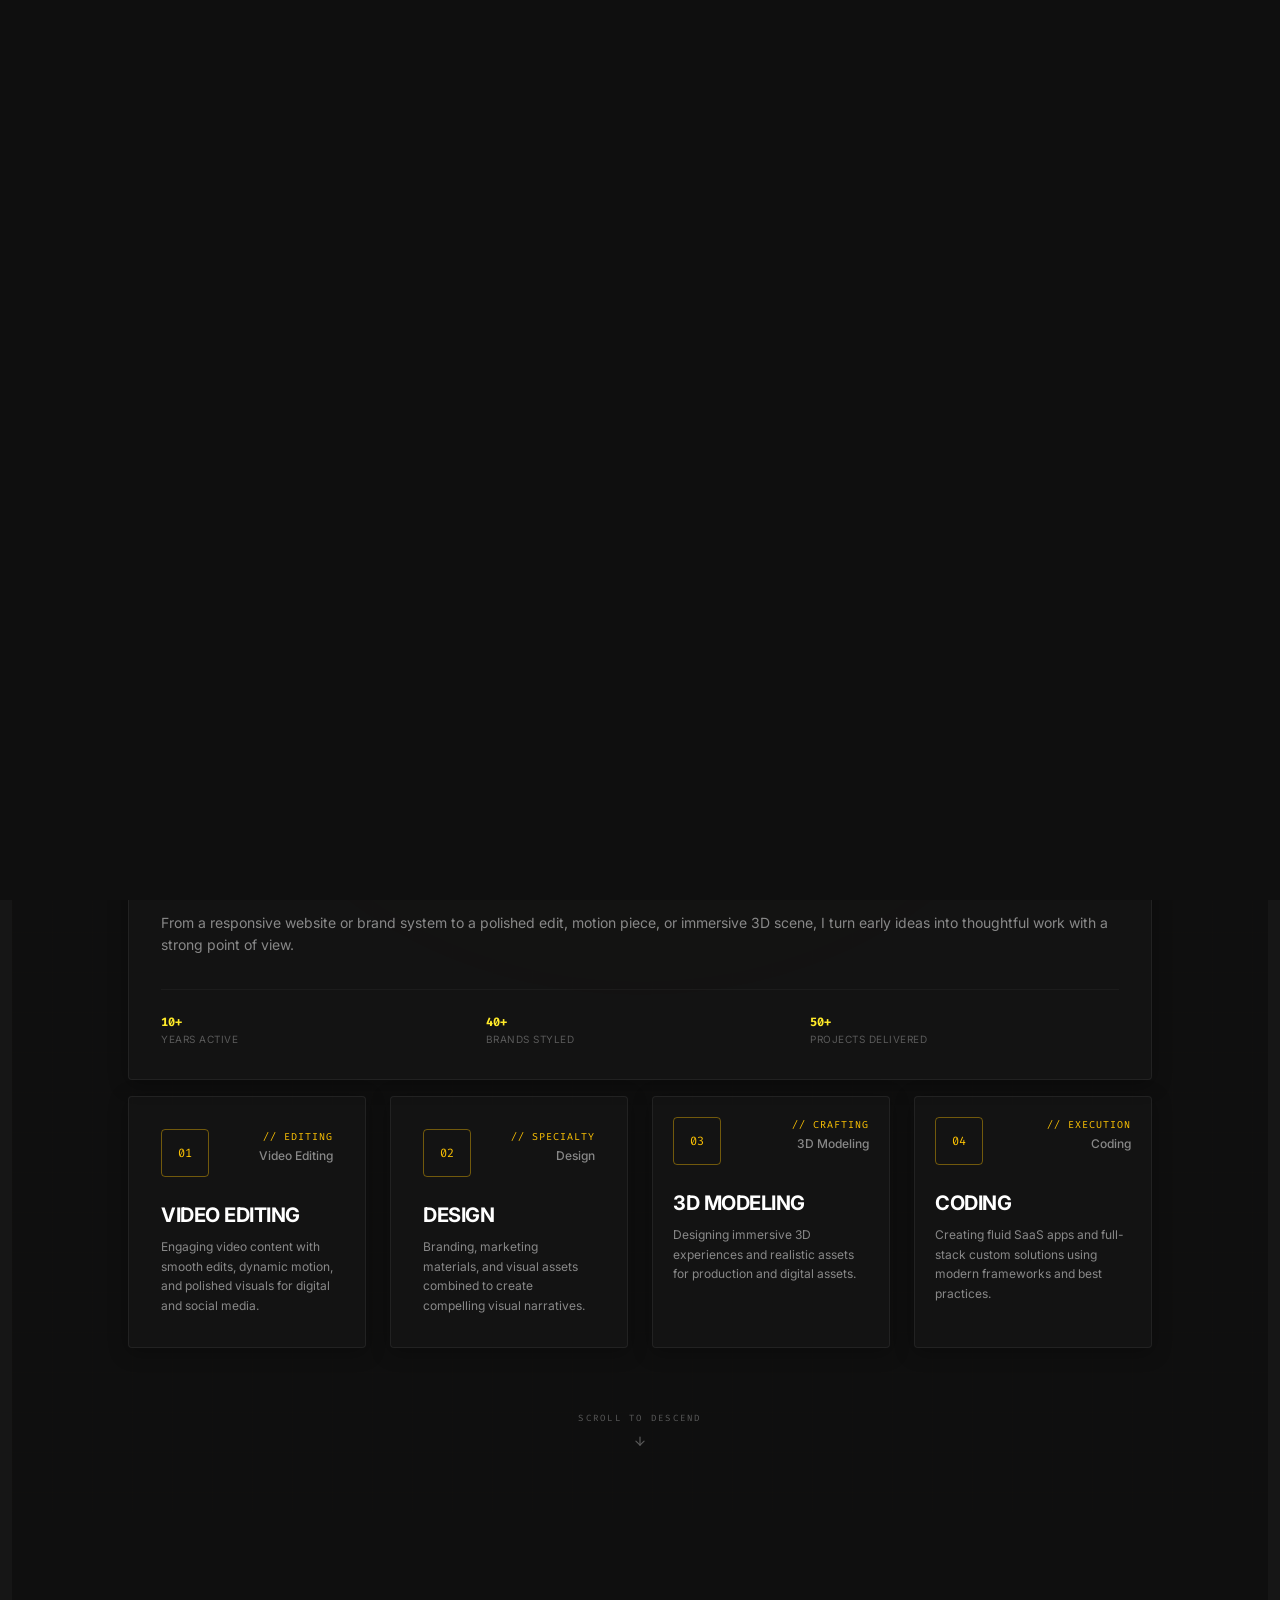
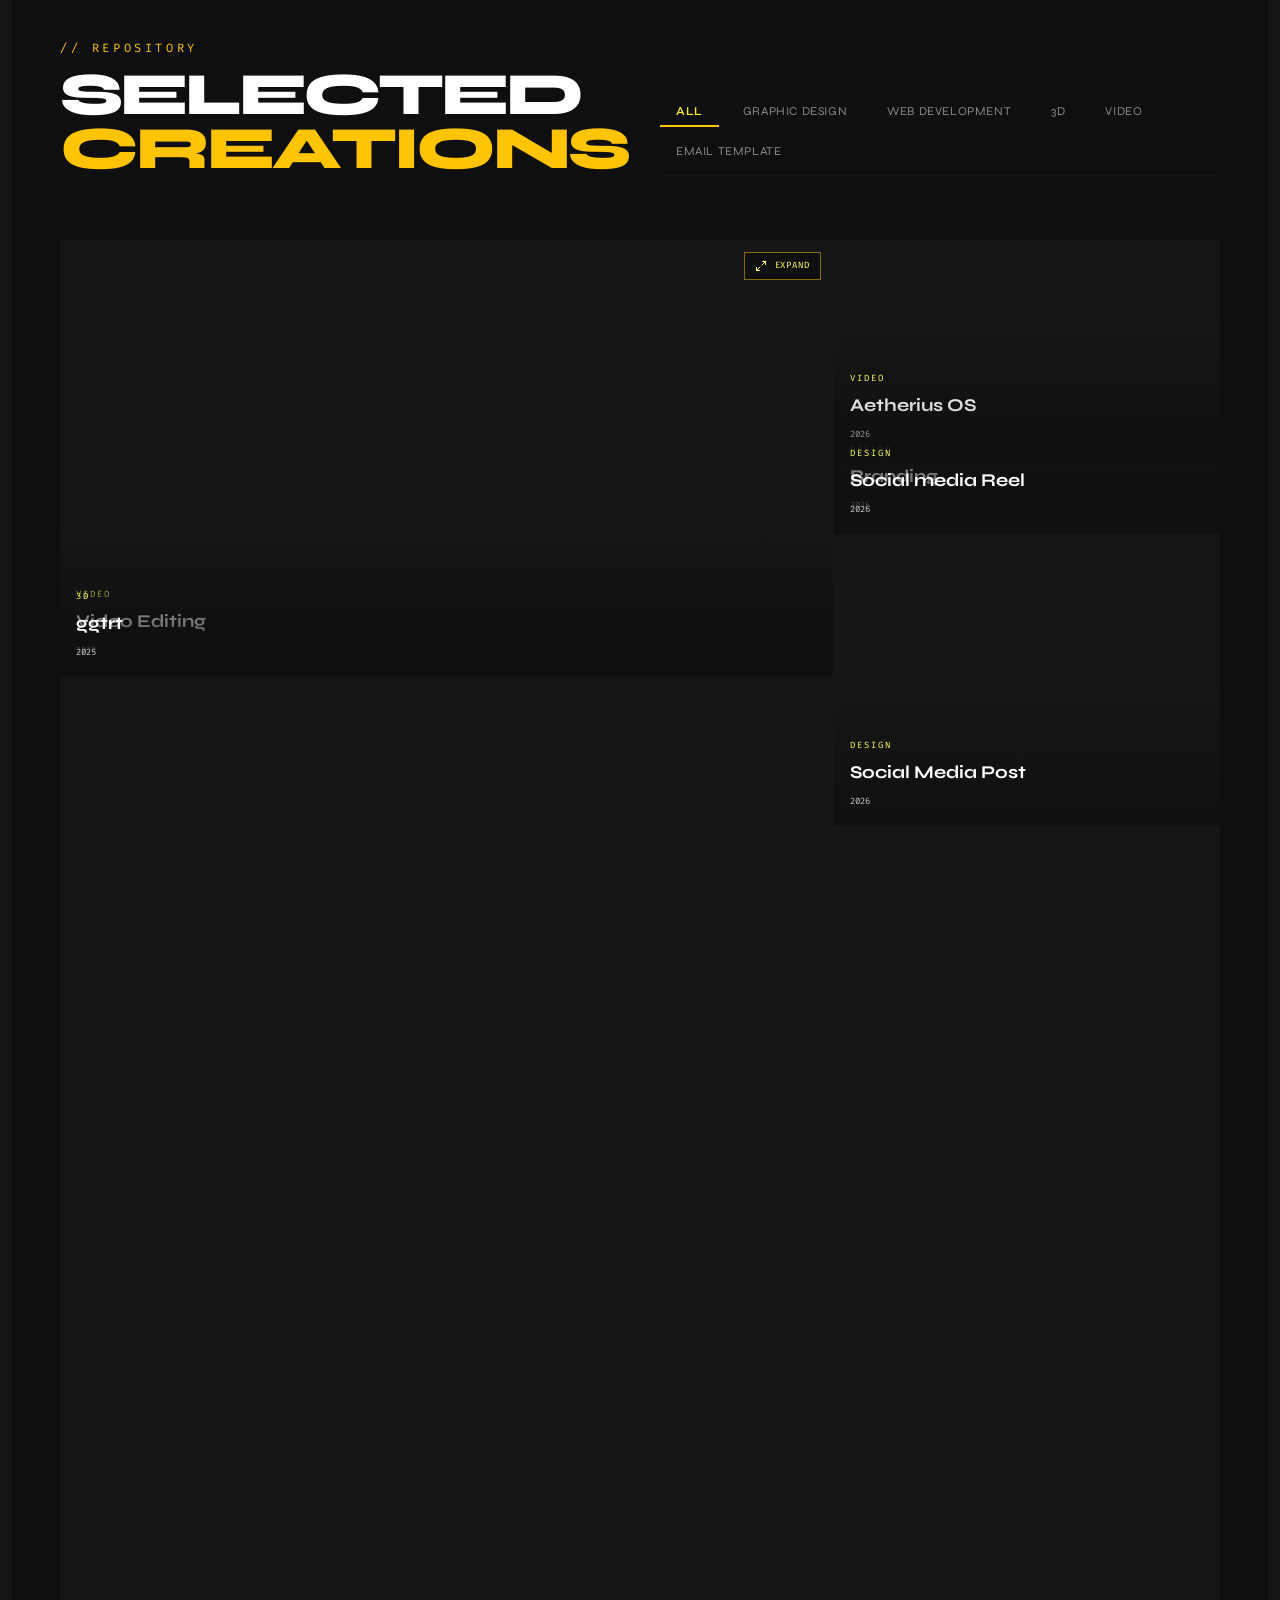
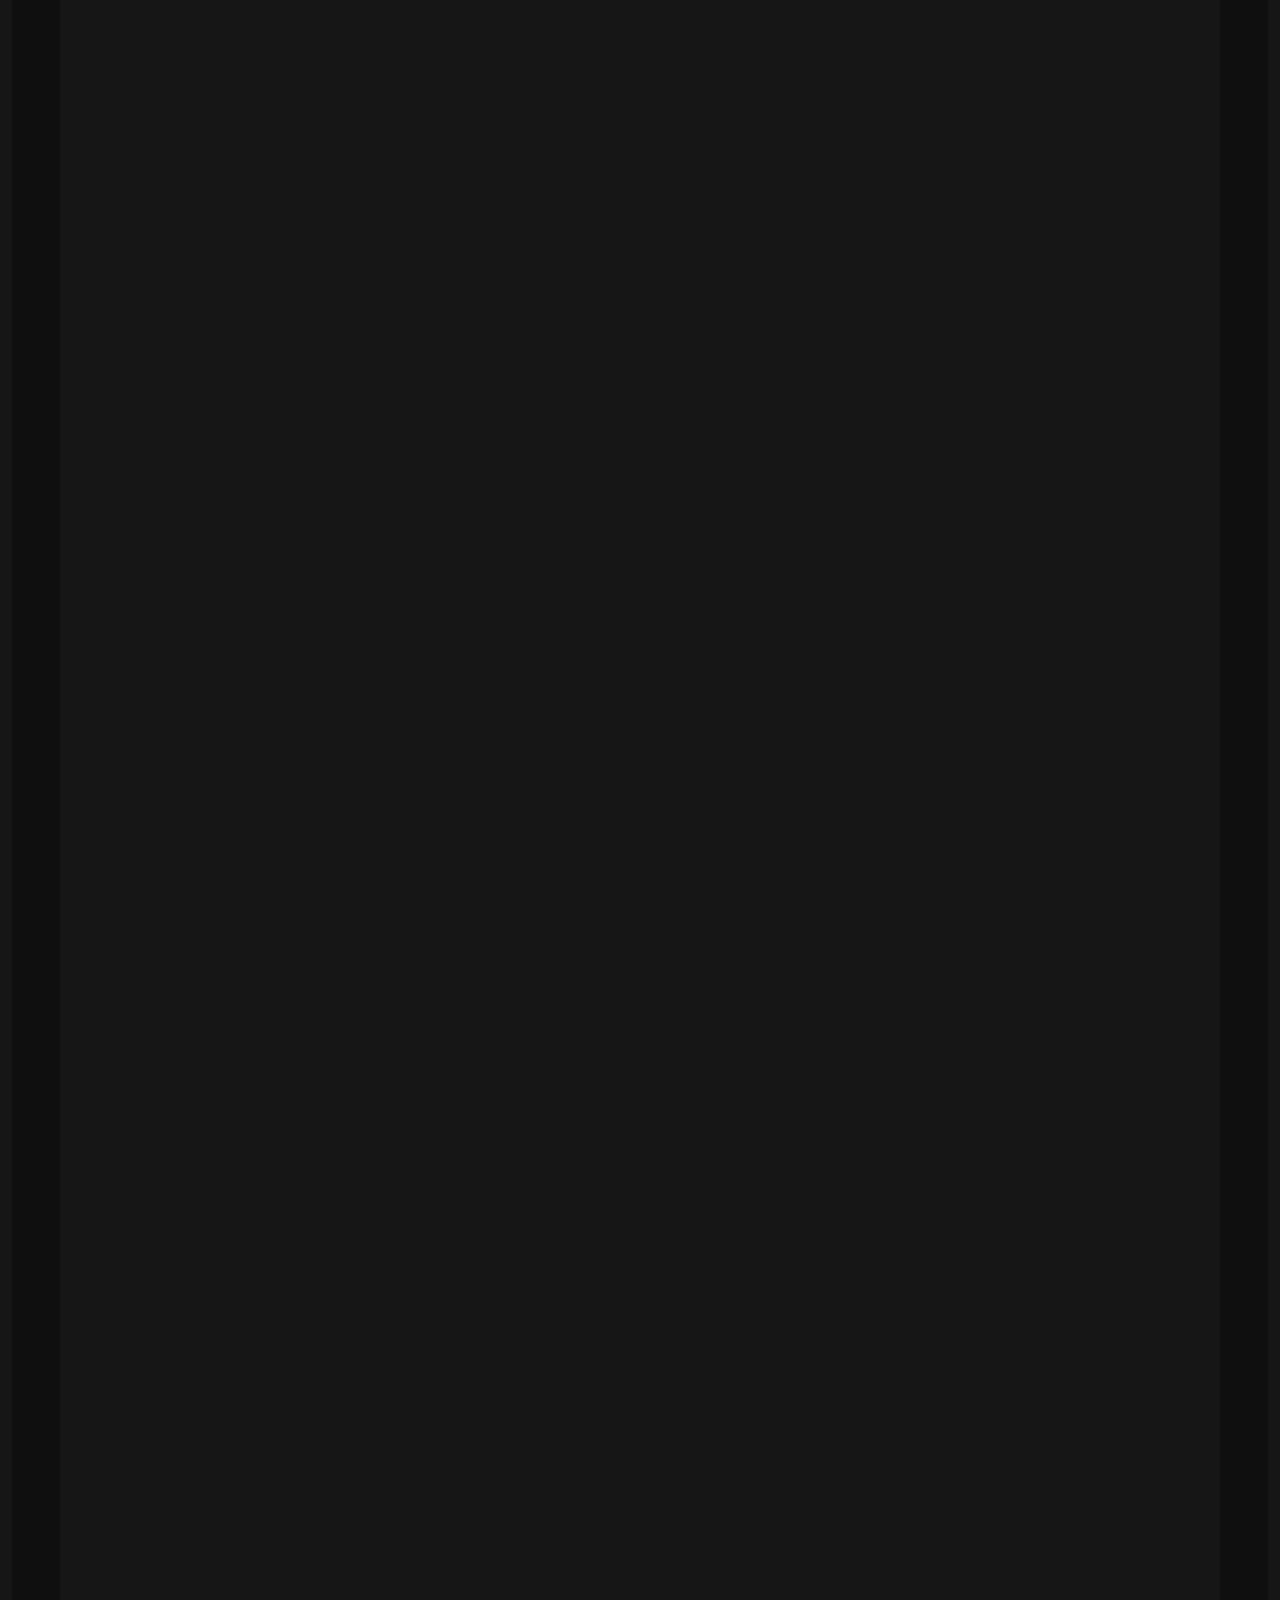
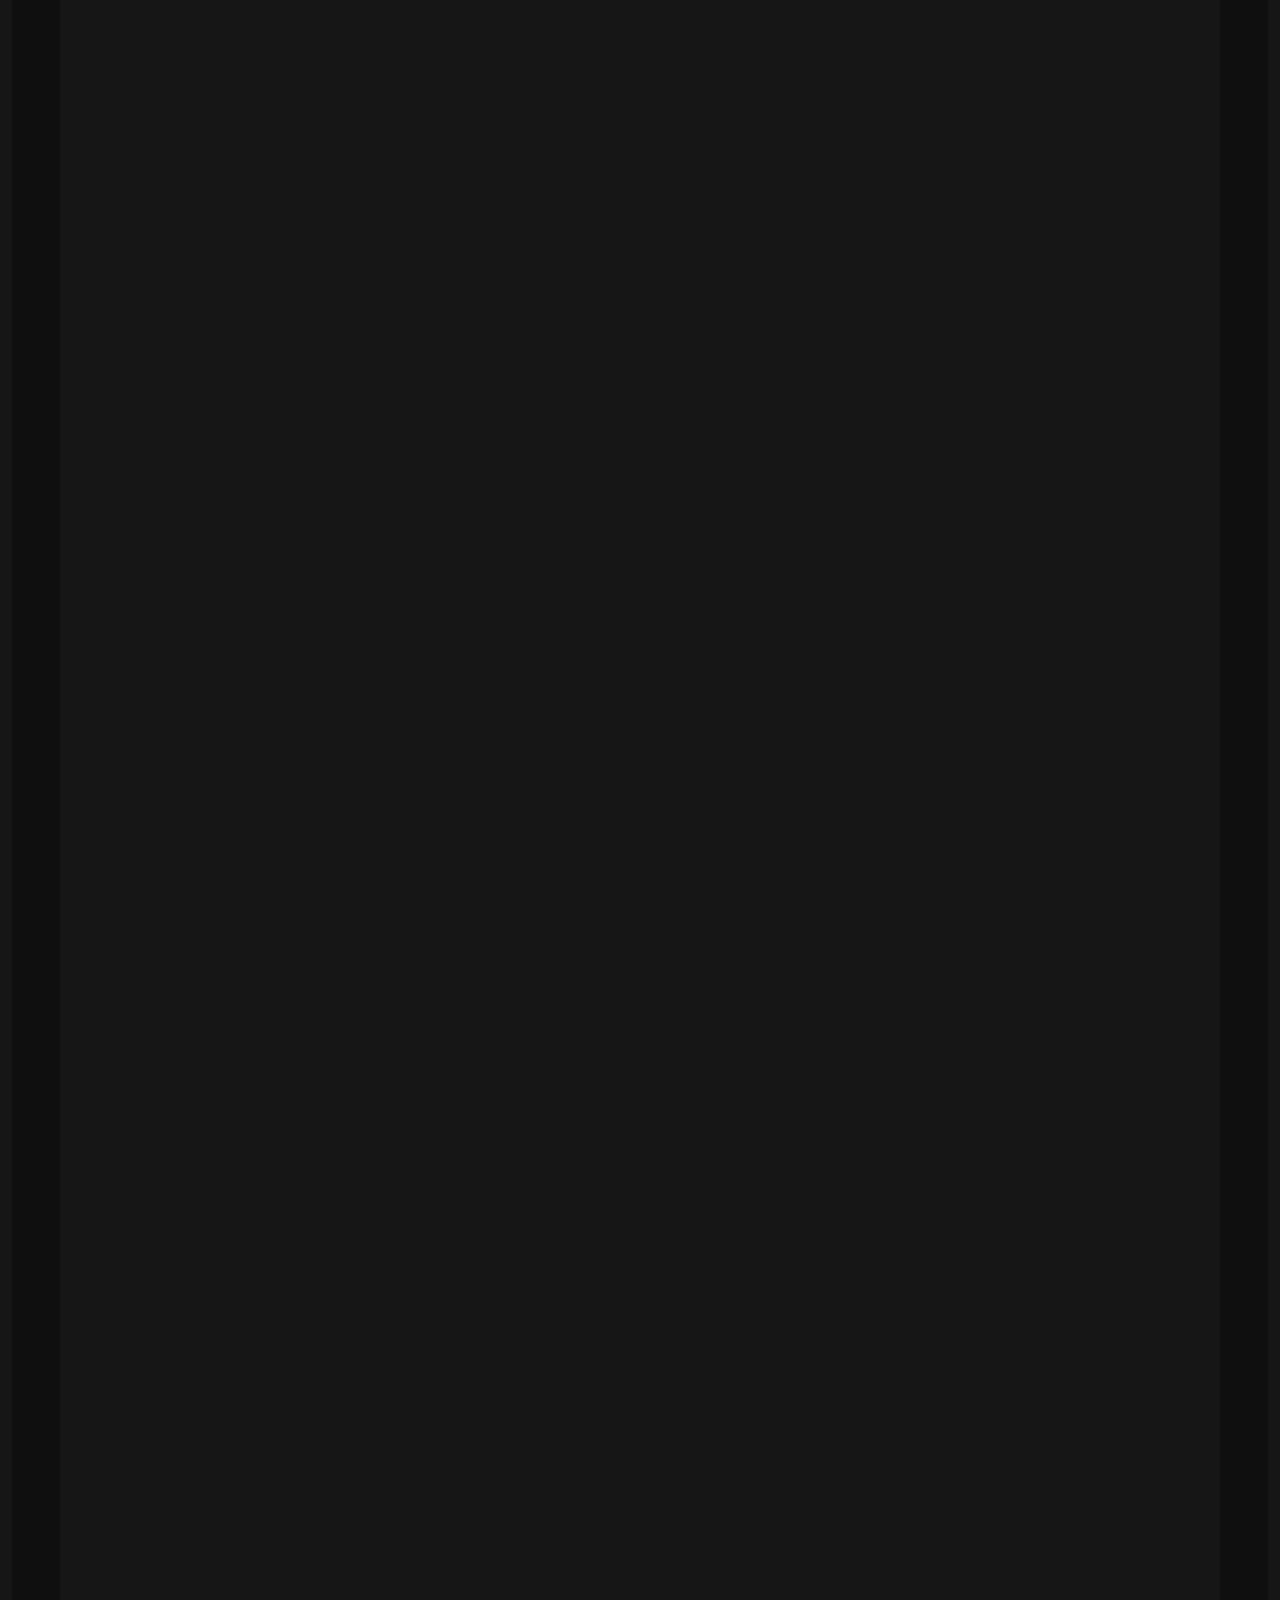
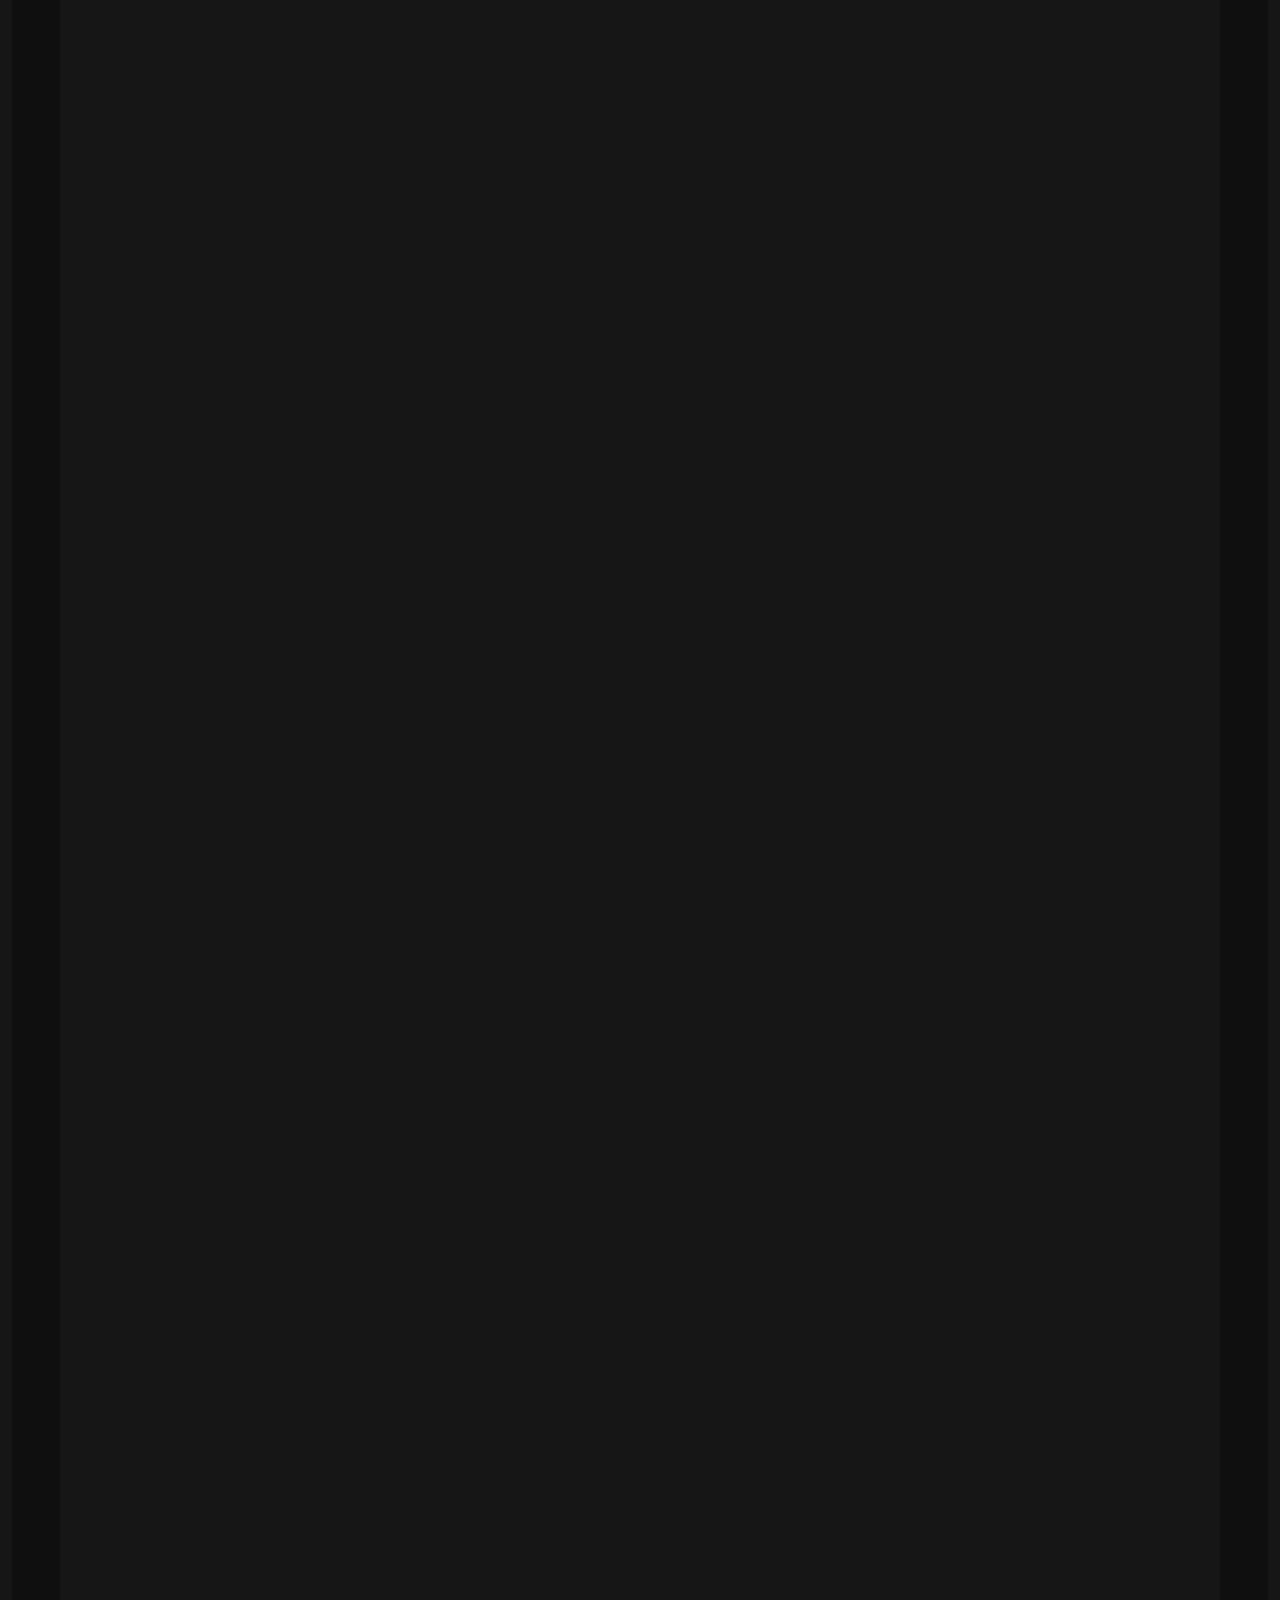
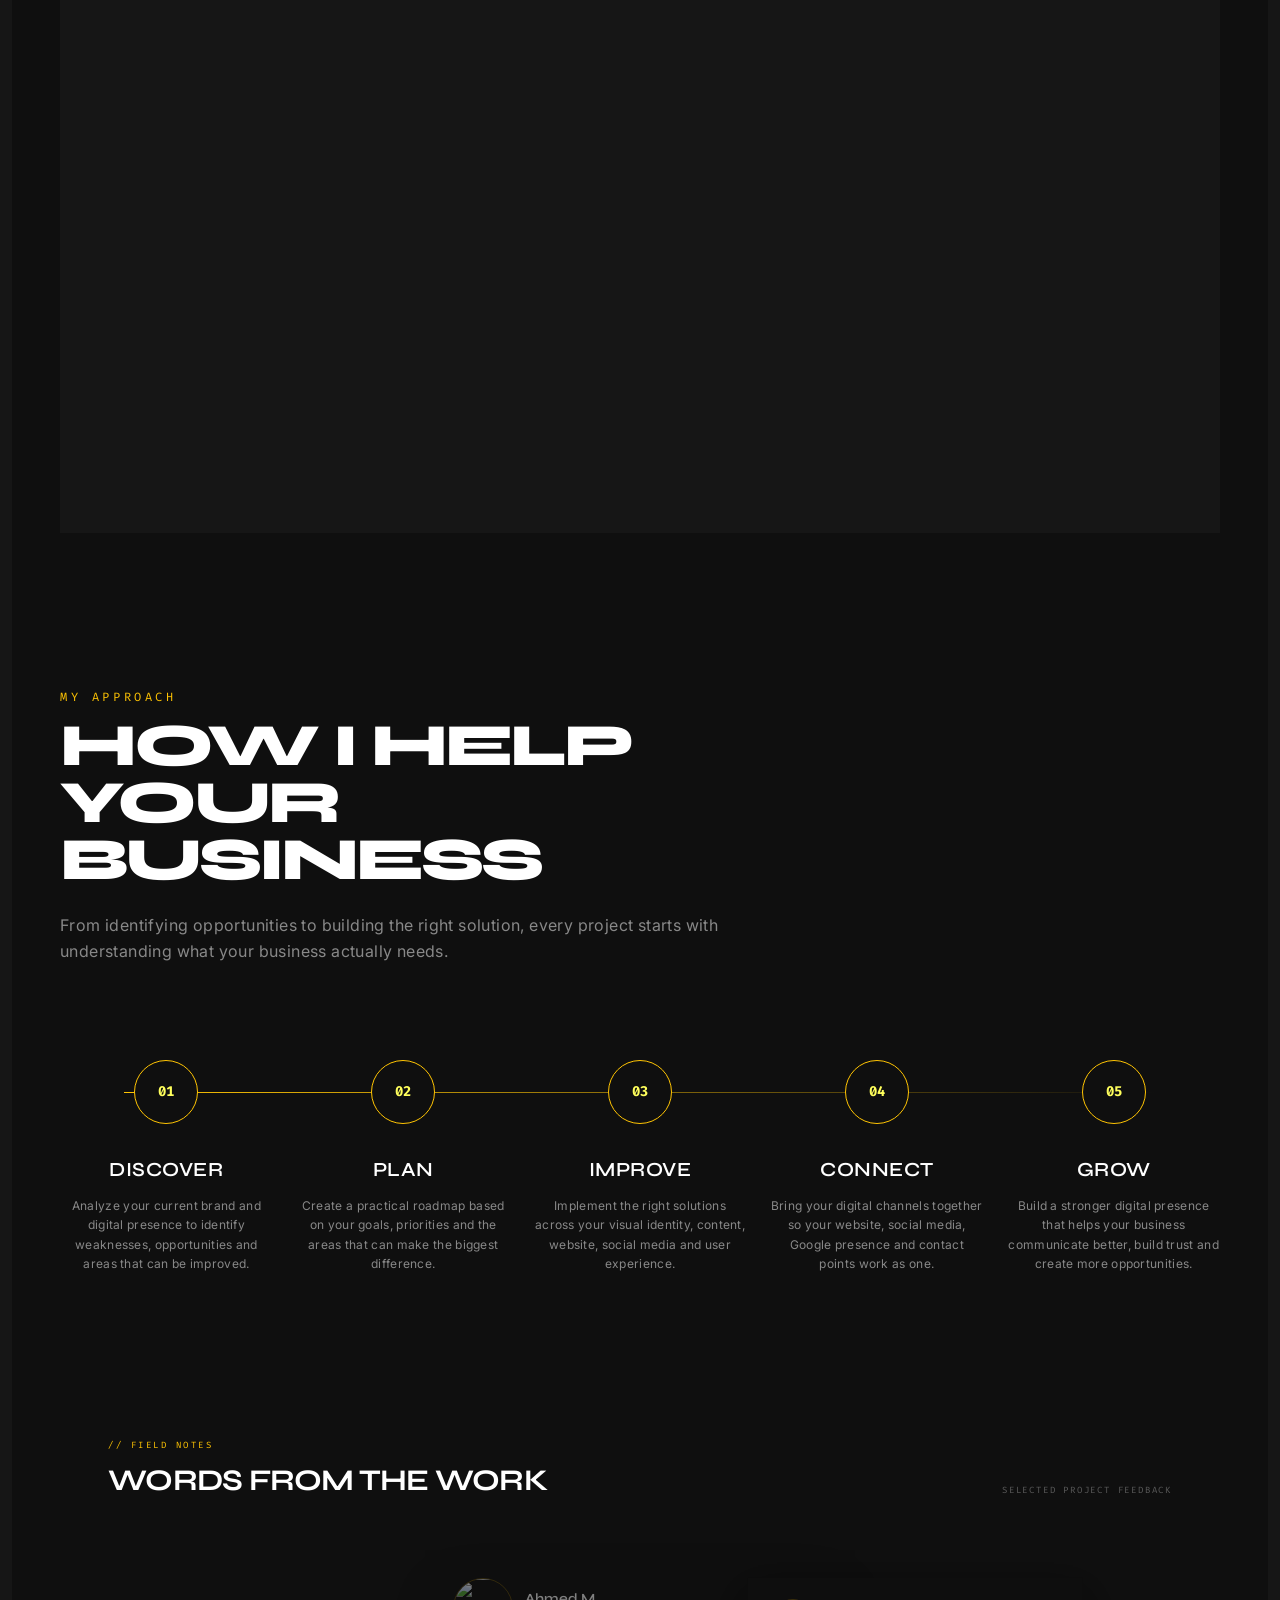
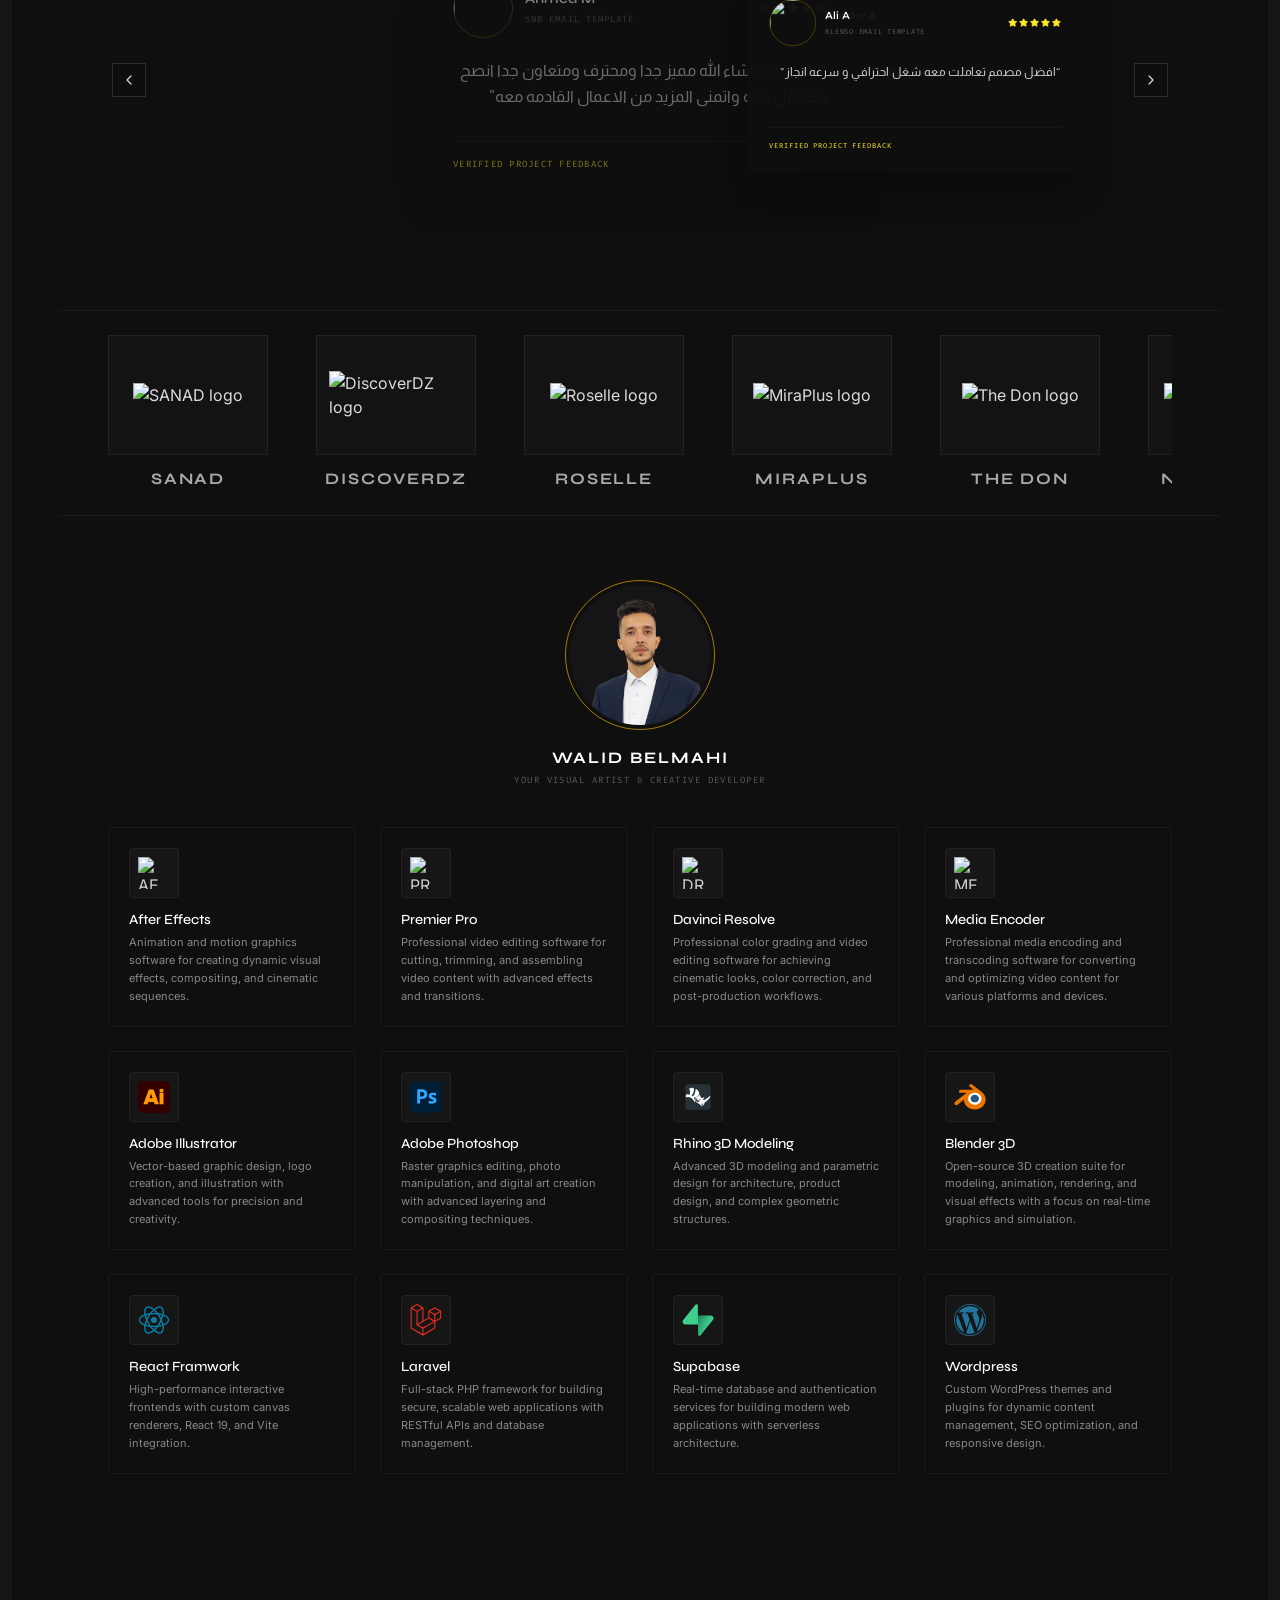
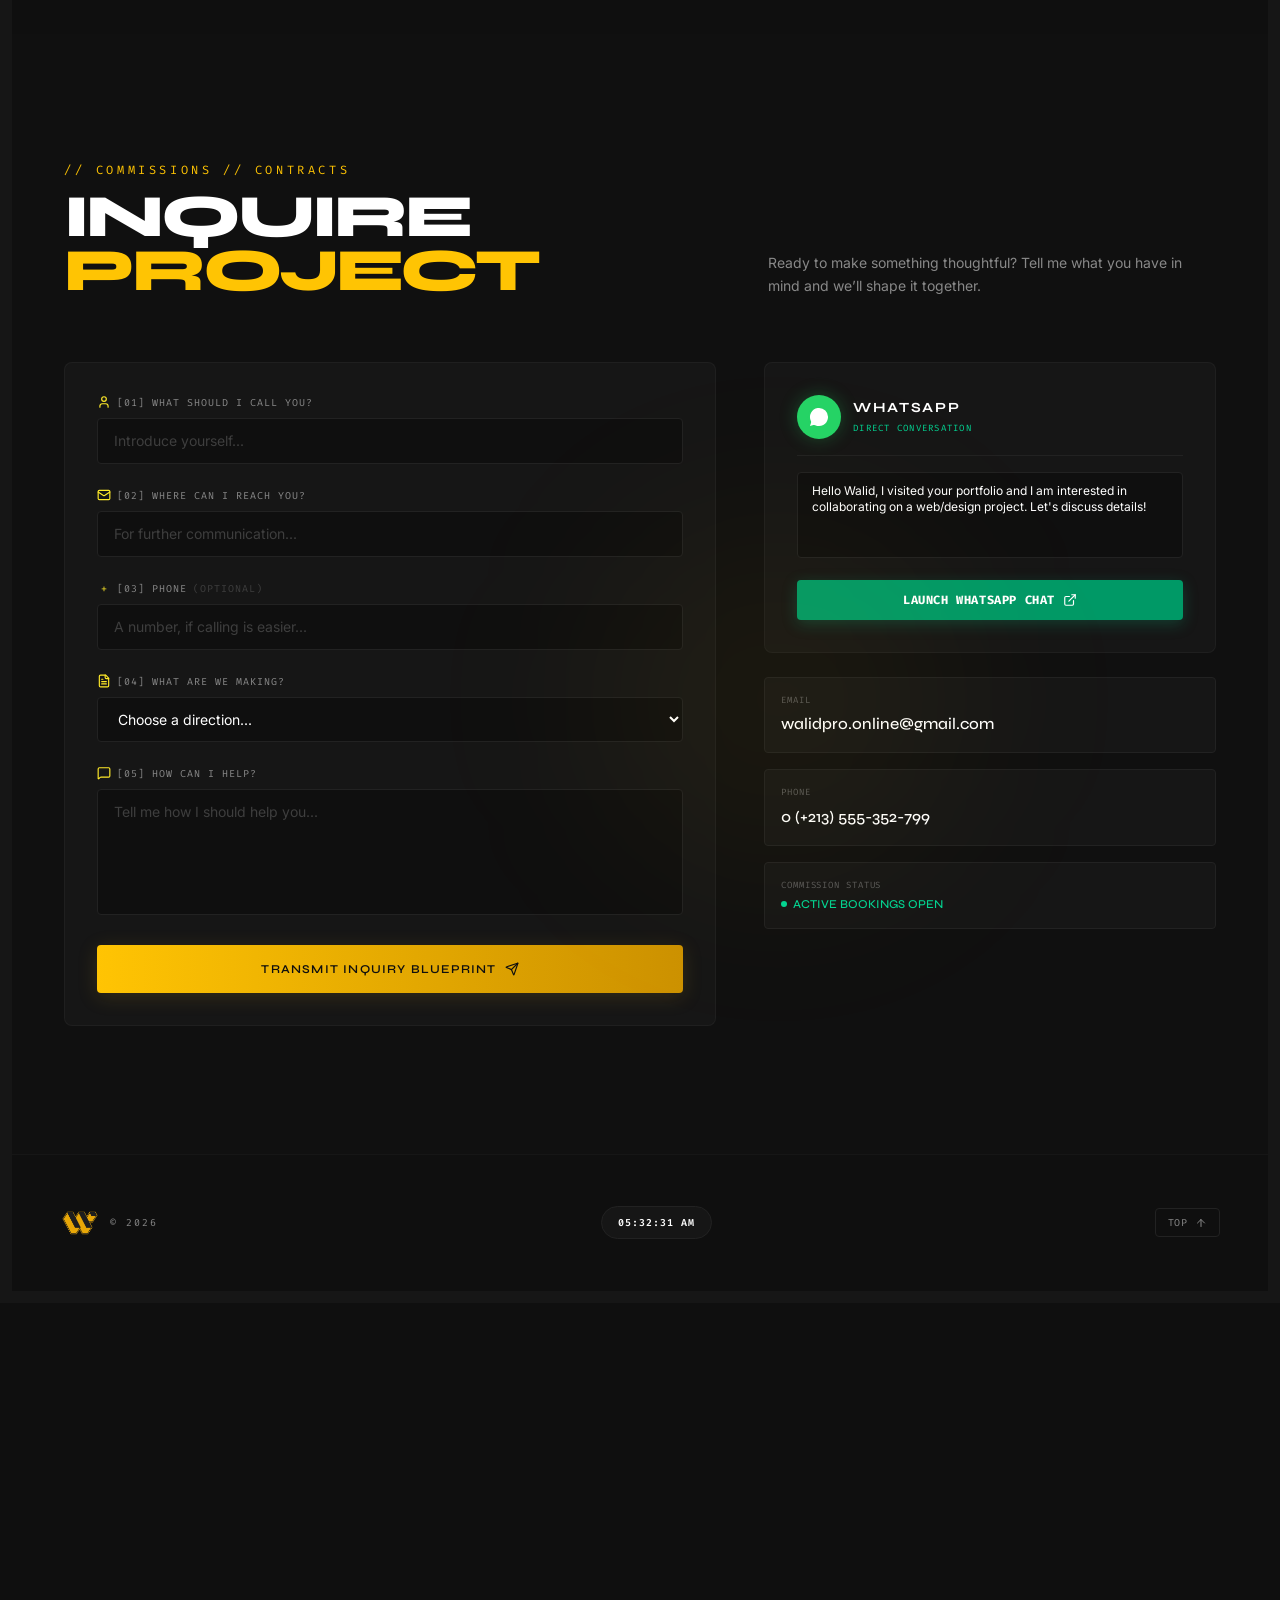
==== commit 701d515b: "update 2" ====
--- a/index.html
+++ b/index.html
@@ -1,155 +1,587 @@
 <!doctype html>
 <html lang="en">
   <head>
-     <!-- Google tag (gtag.js) -->
-<script async src="https://www.googletagmanager.com/gtag/js?id=G-W1BWMSZP0S"></script>
-<script>
-  window.dataLayer = window.dataLayer || [];
-  function gtag(){dataLayer.push(arguments);}
-  gtag('js', new Date());
-
-  gtag('config', 'G-W1BWMSZP0S');
-</script>
+    <!-- Google tag (gtag.js) -->
+    <script async src="https://www.googletagmanager.com/gtag/js?id=G-W1BWMSZP0S"></script>
+    <script>
+      window.dataLayer = window.dataLayer || [];
+      function gtag() {
+        dataLayer.push(arguments);
+      }
+      gtag("js", new Date());
+      gtag("config", "G-W1BWMSZP0S");
+    </script>
+
     <!-- Google Tag Manager -->
-<script>(function(w,d,s,l,i){w[l]=w[l]||[];w[l].push({'gtm.start':
-new Date().getTime(),event:'gtm.js'});var f=d.getElementsByTagName(s)[0],
-j=d.createElement(s),dl=l!='dataLayer'?'&l='+l:'';j.async=true;j.src=
-'https://www.googletagmanager.com/gtm.js?id='+i+dl;f.parentNode.insertBefore(j,f);
-})(window,document,'script','dataLayer','GTM-NNW3RZG5');</script>
-<!-- End Google Tag Manager -->
+    <script>
+      (function (w, d, s, l, i) {
+        w[l] = w[l] || [];
+        w[l].push({
+          "gtm.start": new Date().getTime(),
+          event: "gtm.js",
+        });
+
+        var f = d.getElementsByTagName(s)[0],
+          j = d.createElement(s),
+          dl = l != "dataLayer" ? "&l=" + l : "";
+
+        j.async = true;
+        j.src = "https://www.googletagmanager.com/gtm.js?id=" + i + dl;
+
+        f.parentNode.insertBefore(j, f);
+      })(window, document, "script", "dataLayer", "GTM-NNW3RZG5");
+    </script>
+    <!-- End Google Tag Manager -->
+
     <meta charset="UTF-8" />
-    <meta name="viewport" content="width=device-width, initial-scale=1.0" />
-    
+
+    <meta
+      name="viewport"
+      content="width=device-width, initial-scale=1.0"
+    />
+
     <!-- Favicon -->
-    <link rel="apple-touch-icon" sizes="180x180" href="./assets/apple-touch-icon-B_WT0rhJ.png">
-    <link rel="icon" type="image/png" sizes="32x32" href="./assets/favicon-32x32-DAhQbrvf.png">
-    <link rel="icon" type="image/png" sizes="16x16" href="./assets/favicon-16x16-BdefE_X3.png">
-    
-    <!-- Primary Meta Tags -->
-    <meta name="title" content="Walid Belmahi - Creative Developer & Graphic Designer">
-    <meta name="description" content="Creative developer and graphic designer with 10+ years of experience. Specializing in web development, 3D animation, GPU shaders, and digital design. Check out my portfolio and technical research publications.">
-    <meta name="keywords" content="developer, graphic designer, creative coding, web development, 3D animation, shader, portfolio, full-stack">
-    <meta name="author" content="Walid Belmahi">
-    <meta name="robots" content="index, follow">
-    <meta name="language" content="English">
-    <link rel="canonical" href="https://walidpro.online/">
-    
-    <!-- Open Graph Meta Tags (Social Media Sharing) -->
-    <meta property="og:type" content="website">
-    <meta property="og:url" content="https://walidpro.online/">
-    <meta property="og:title" content="Walid Belmahi - Creative Developer & Graphic Designer">
-    <meta property="og:description" content="Creative developer and graphic designer with 10+ years of experience. Specializing in web development, 3D animation, GPU shaders, and digital design.">
-    <meta property="og:image" content="https://walidpro.online/assets/logo-CFl6QsRE.png">
-    <meta property="og:image:type" content="image/png">
-    <meta property="og:image:width" content="1200">
-    <meta property="og:image:height" content="630">
-    <meta property="og:site_name" content="Walid Belmahi Portfolio">
-    
-    <!-- Twitter Card Meta Tags -->
-    <meta property="twitter:card" content="summary_large_image">
-    <meta property="twitter:url" content="https://walidpro.online/">
-    <meta property="twitter:title" content="Walid Belmahi - Creative Developer & Graphic Designer">
-    <meta property="twitter:description" content="Creative developer and graphic designer. Specializing in web development, 3D animation, GPU shaders, and digital design.">
-    <meta property="twitter:image" content="https://walidpro.online/assets/logo-CFl6QsRE.png">
-    
-    <!-- LinkedIn -->
-    <meta property="linkedin:card" content="summary_large_image">
-    
-    <!-- Schema.org Structured Data (JSON-LD) -->
-    <script type="application/ld+json">
-    {
-      "@context": "https://schema.org/",
-      "@type": "Person",
-      "name": "Walid Belmahi",
-      "url": "https://walidpro.online",
-      "image": "https://walidpro.online/assets/logo-CFl6QsRE.png",
-      "sameAs": [
-        "https://twitter.com/",
-        "https://linkedin.com/in/walid-belmahi-798759276/",
-        "https://github.com/BESHOB"
-      ],
-      "jobTitle": "Creative Developer & Graphic Designer",
-      "worksFor": {
-        "@type": "Organization",
-        "name": "Freelance"
+    <link
+      rel="apple-touch-icon"
+      sizes="180x180"
+      href="./assets/apple-touch-icon-B_WT0rhJ.png"
+    />
+
+    <link
+      rel="icon"
+      type="image/png"
+      sizes="32x32"
+      href="./assets/favicon-32x32-DAhQbrvf.png"
+    />
+
+    <link
+      rel="icon"
+      type="image/png"
+      sizes="16x16"
+      href="./assets/favicon-16x16-BdefE_X3.png"
+    />
+
+    <!-- Primary SEO Meta Tags -->
+    <meta
+      name="title"
+      content="Walid Belmahi - Creative Developer & Graphic Designer"
+    />
+
+    <meta
+      name="description"
+      content="Creative developer and graphic designer with 10+ years of experience. Specializing in web development, 3D animation, GPU shaders, and digital design."
+    />
+
+    <meta
+      name="keywords"
+      content="Walid Belmahi, developer, graphic designer, creative coding, web development, 3D animation, GPU shaders, digital design, full-stack developer, portfolio"
+    />
+
+    <meta name="author" content="Walid Belmahi" />
+
+    <meta name="robots" content="index, follow" />
+
+    <meta name="language" content="English" />
+
+    <!-- Canonical URL -->
+    <link
+      rel="canonical"
+      href="https://walidpro.online/"
+    />
+
+    <!-- ========================================================= -->
+    <!-- Open Graph / Facebook / WhatsApp / Messenger / Discord -->
+    <!-- ========================================================= -->
+
+    <meta property="og:type" content="website" />
+
+    <meta
+      property="og:url"
+      content="https://walidpro.online/"
+    />
+
+    <meta
+      property="og:title"
+      content="Walid Belmahi - Creative Developer & Graphic Designer"
+    />
+
+    <meta
+      property="og:description"
+      content="Creative developer and graphic designer with 10+ years of experience. Specializing in web development, 3D animation, GPU shaders, and digital design."
+    />
+
+    <!-- 1200 × 630 px -->
+    <meta
+      property="og:image"
+      content="https://walidpro.online/og-image.jpg"
+    />
+
+    <meta
+      property="og:image:secure_url"
+      content="https://walidpro.online/og-image.jpg"
+    />
+
+    <meta
+      property="og:image:type"
+      content="image/jpeg"
+    />
+
+    <meta
+      property="og:image:width"
+      content="1200"
+    />
+
+    <meta
+      property="og:image:height"
+      content="630"
+    />
+
+    <meta
+      property="og:image:alt"
+      content="Walid Belmahi - Creative Developer and Graphic Designer"
+    />
+
+    <meta
+      property="og:site_name"
+      content="Walid Belmahi Portfolio"
+    />
+
+    <!-- ========================================================= -->
+    <!-- X / Twitter -->
+    <!-- ========================================================= -->
+
+    <meta
+      name="twitter:card"
+      content="summary_large_image"
+    />
+
+    <meta
+      name="twitter:url"
+      content="https://walidpro.online/"
+    />
+
+    <meta
+      name="twitter:title"
+      content="Walid Belmahi - Creative Developer & Graphic Designer"
+    />
+
+    <meta
+      name="twitter:description"
+      content="Creative developer and graphic designer with 10+ years of experience. Specializing in web development, 3D animation, GPU shaders, and digital design."
+    />
+
+    <meta
+      name="twitter:image"
+      content="https://walidpro.online/og-image.jpg"
+    />
+
+    <meta
+      name="twitter:image:alt"
+      content="Walid Belmahi - Creative Developer and Graphic Designer"
+    />
+
+    <!-- ========================================================= -->
+    <!-- Schema.org Structured Data -->
+    <!-- ========================================================= -->
+
+    <script type="application/ld+json" id="person-schema">
+      {
+        "@context": "https://schema.org",
+        "@type": "Person",
+        "name": "Walid Belmahi",
+        "url": "https://walidpro.online/",
+        "image": "https://walidpro.online/og-image.jpg",
+        "jobTitle": "Creative Developer & Graphic Designer",
+        "description": "Creative developer and graphic designer with 10+ years of experience specializing in web development, 3D animation, GPU shaders, and digital design.",
+        "sameAs": [
+          "https://linkedin.com/in/walid-belmahi-798759276/",
+          "https://github.com/BESHOB"
+        ],
+        "worksFor": {
+          "@type": "Organization",
+          "name": "Freelance"
+        }
       }
-    }
     </script>
 
-    <title>Walid Belmahi - Creative Developer & Graphic Designer</title>
-    <script type="module" crossorigin src="./assets/index-BgnqoeXt.js"></script>
-    <link rel="stylesheet" crossorigin href="./assets/index-CnL7V_PY.css">
+    <!-- Page Title -->
+    <title>
+      Walid Belmahi - Creative Developer & Graphic Designer
+    </title>
+    <script type="module" crossorigin src="./assets/index-CnAKs4bs.js"></script>
+    <link rel="stylesheet" crossorigin href="./assets/index-BK6s11ic.css">
   </head>
+
   <body>
+    <!-- Google Tag Manager (noscript) -->
+    <noscript>
+      <iframe
+        src="https://www.googletagmanager.com/ns.html?id=GTM-NNW3RZG5"
+        height="0"
+        width="0"
+        style="display:none;visibility:hidden"
+      ></iframe>
+    </noscript>
+    <!-- End Google Tag Manager (noscript) -->
+
     <div id="root"></div>
-    
-    <!-- Meta Tag Updater Script for SPA Blog Navigation -->
+
+
+    <!-- ========================================================= -->
+    <!-- SPA Meta Tag Updater -->
+    <!-- ========================================================= -->
+
     <script>
-      window.updateMetaTags = function(config) {
-        // Update or create meta tags
-        const updateMeta = (property, content, isProperty = true) => {
+      window.updateMetaTags = function (config) {
+        /*
+         * Update or create a <meta> tag.
+         *
+         * For Open Graph:
+         *   updateMeta("og:title", "...", true)
+         *
+         * For normal meta tags:
+         *   updateMeta("description", "...", false)
+         */
+
+        const updateMeta = (
+          name,
+          content,
+          isProperty = true
+        ) => {
+          if (!content) return;
+
           let element = document.querySelector(
-            isProperty 
-              ? `meta[property="${property}"]` 
-              : `meta[name="${property}"]`
-          );
+            isProperty
+              ? `meta[property="${name}"]`
+              : `meta[name="${name}"]`
+          );
+
           if (!element) {
-            element = document.createElement('meta');
-            element[isProperty ? 'property' : 'name'] = property;
+            element = document.createElement("meta");
+
+            if (isProperty) {
+              element.setAttribute("property", name);
+            } else {
+              element.setAttribute("name", name);
+            }
+
             document.head.appendChild(element);
           }
-          element.content = content;
+
+          element.setAttribute("content", content);
         };
 
-        // SEO Meta Tags
-        if (config.title) updateMeta('title', config.title, false);
-        if (config.description) updateMeta('description', config.description, false);
-        if (config.keywords) updateMeta('keywords', config.keywords, false);
-        if (config.canonical) updateMeta('canonical', config.canonical, false);
-
-        // Open Graph Tags
-        if (config.og_title) updateMeta('og:title', config.og_title);
-        if (config.og_description) updateMeta('og:description', config.og_description);
-        if (config.og_image) updateMeta('og:image', config.og_image);
-        if (config.og_url) updateMeta('og:url', config.og_url);
-        if (config.og_type) updateMeta('og:type', config.og_type);
-
-        // Twitter Card Tags
-        if (config.twitter_title) updateMeta('twitter:title', config.twitter_title);
-        if (config.twitter_description) updateMeta('twitter:description', config.twitter_description);
-        if (config.twitter_image) updateMeta('twitter:image', config.twitter_image);
-        if (config.twitter_card) updateMeta('twitter:card', config.twitter_card);
-
-        // Update page title
-        if (config.page_title) document.title = config.page_title;
-
-        // Update Schema.org JSON-LD
+        /*
+         * Update canonical URL.
+         *
+         * Canonical is a <link>, NOT a <meta>.
+         */
+        const updateCanonical = (url) => {
+          if (!url) return;
+
+          let canonical = document.querySelector(
+            'link[rel="canonical"]'
+          );
+
+          if (!canonical) {
+            canonical = document.createElement("link");
+            canonical.setAttribute("rel", "canonical");
+            document.head.appendChild(canonical);
+          }
+
+          canonical.setAttribute("href", url);
+        };
+
+        /*
+         * =========================================================
+         * Basic SEO
+         * =========================================================
+         */
+
+        if (config.title) {
+          updateMeta(
+            "title",
+            config.title,
+            false
+          );
+        }
+
+        if (config.description) {
+          updateMeta(
+            "description",
+            config.description,
+            false
+          );
+        }
+
+        if (config.keywords) {
+          updateMeta(
+            "keywords",
+            config.keywords,
+            false
+          );
+        }
+
+        if (config.canonical) {
+          updateCanonical(config.canonical);
+        }
+
+        /*
+         * =========================================================
+         * Open Graph
+         * =========================================================
+         */
+
+        if (config.og_title) {
+          updateMeta(
+            "og:title",
+            config.og_title,
+            true
+          );
+        }
+
+        if (config.og_description) {
+          updateMeta(
+            "og:description",
+            config.og_description,
+            true
+          );
+        }
+
+        if (config.og_image) {
+          updateMeta(
+            "og:image",
+            config.og_image,
+            true
+          );
+
+          updateMeta(
+            "og:image:secure_url",
+            config.og_image,
+            true
+          );
+        }
+
+        if (config.og_image_width) {
+          updateMeta(
+            "og:image:width",
+            config.og_image_width,
+            true
+          );
+        }
+
+        if (config.og_image_height) {
+          updateMeta(
+            "og:image:height",
+            config.og_image_height,
+            true
+          );
+        }
+
+        if (config.og_image_type) {
+          updateMeta(
+            "og:image:type",
+            config.og_image_type,
+            true
+          );
+        }
+
+        if (config.og_image_alt) {
+          updateMeta(
+            "og:image:alt",
+            config.og_image_alt,
+            true
+          );
+        }
+
+        if (config.og_url) {
+          updateMeta(
+            "og:url",
+            config.og_url,
+            true
+          );
+        }
+
+        if (config.og_type) {
+          updateMeta(
+            "og:type",
+            config.og_type,
+            true
+          );
+        }
+
+        if (config.og_site_name) {
+          updateMeta(
+            "og:site_name",
+            config.og_site_name,
+            true
+          );
+        }
+
+        /*
+         * =========================================================
+         * X / Twitter
+         * =========================================================
+         */
+
+        if (config.twitter_title) {
+          updateMeta(
+            "twitter:title",
+            config.twitter_title,
+            false
+          );
+        }
+
+        if (config.twitter_description) {
+          updateMeta(
+            "twitter:description",
+            config.twitter_description,
+            false
+          );
+        }
+
+        if (config.twitter_image) {
+          updateMeta(
+            "twitter:image",
+            config.twitter_image,
+            false
+          );
+        }
+
+        if (config.twitter_image_alt) {
+          updateMeta(
+            "twitter:image:alt",
+            config.twitter_image_alt,
+            false
+          );
+        }
+
+        if (config.twitter_url) {
+          updateMeta(
+            "twitter:url",
+            config.twitter_url,
+            false
+          );
+        }
+
+        if (config.twitter_card) {
+          updateMeta(
+            "twitter:card",
+            config.twitter_card,
+            false
+          );
+        }
+
+        /*
+         * =========================================================
+         * Browser title
+         * =========================================================
+         */
+
+        if (config.page_title) {
+          document.title = config.page_title;
+        }
+
+        /*
+         * =========================================================
+         * Schema.org JSON-LD
+         * =========================================================
+         */
+
         if (config.schema) {
-          let schemaScript = document.querySelector('script[type="application/ld+json"]');
-          if (schemaScript) {
-            schemaScript.textContent = JSON.stringify(config.schema);
+          let schemaScript =
+            document.querySelector(
+              'script[type="application/ld+json"]#person-schema'
+            );
+
+          if (!schemaScript) {
+            schemaScript = document.createElement("script");
+            schemaScript.type =
+              "application/ld+json";
+            schemaScript.id = "person-schema";
+
+            document.head.appendChild(
+              schemaScript
+            );
           }
+
+          schemaScript.textContent =
+            JSON.stringify(config.schema);
         }
       };
 
-      // Reset to default meta tags
-      window.resetMetaTags = function() {
+      /*
+       * =========================================================
+       * Reset to Homepage Metadata
+       * =========================================================
+       */
+
+      window.resetMetaTags = function () {
+        const defaultTitle =
+          "Walid Belmahi - Creative Developer & Graphic Designer";
+
+        const defaultDescription =
+          "Creative developer and graphic designer with 10+ years of experience. Specializing in web development, 3D animation, GPU shaders, and digital design.";
+
+        const defaultImage =
+          "https://walidpro.online/og-image.jpg";
+
+        const defaultUrl =
+          "https://walidpro.online/";
+
         window.updateMetaTags({
-          page_title: 'Walid Belmahi - Creative Developer & Graphic Designer',
-          title: 'Walid Belmahi - Creative Developer & Graphic Designer',
-          description: 'Creative developer and graphic designer with 10+ years of experience. Specializing in web development, 3D animation, GPU shaders, and digital design.',
-          og_title: 'Walid Belmahi - Creative Developer & Graphic Designer',
-          og_description: 'Creative developer and graphic designer with 10+ years of experience.',
-          og_image: 'https://walidpro.online/assets/logo-CFl6QsRE.png',
-          og_type: 'website',
-          twitter_title: 'Walid Belmahi - Creative Developer & Graphic Designer',
-          twitter_description: 'Creative developer and graphic designer with 10+ years of experience.',
-          twitter_image: 'https://walidpro.online/assets/logo-CFl6QsRE.png',
-          twitter_card: 'summary_large_image'
+          page_title: defaultTitle,
+
+          title: defaultTitle,
+
+          description: defaultDescription,
+
+          canonical: defaultUrl,
+
+          /*
+           * Open Graph
+           */
+          og_title: defaultTitle,
+
+          og_description: defaultDescription,
+
+          og_image: defaultImage,
+
+          og_image_width: "1200",
+
+          og_image_height: "630",
+
+          og_image_type: "image/jpeg",
+
+          og_image_alt:
+            "Walid Belmahi - Creative Developer and Graphic Designer",
+
+          og_url: defaultUrl,
+
+          og_type: "website",
+
+          og_site_name:
+            "Walid Belmahi Portfolio",
+
+          /*
+           * X / Twitter
+           */
+          twitter_title: defaultTitle,
+
+          twitter_description:
+            defaultDescription,
+
+          twitter_image: defaultImage,
+
+          twitter_image_alt:
+            "Walid Belmahi - Creative Developer and Graphic Designer",
+
+          twitter_url: defaultUrl,
+
+          twitter_card:
+            "summary_large_image"
         });
       };
     </script>
   </body>
-</html>
-
-
+</html>
--- a/assets/index-BK6s11ic.css
+++ b/assets/index-BK6s11ic.css
@@ -0,0 +1 @@
+@import"https://fonts.googleapis.com/css2?family=Space+Grotesk:wght@300;400;500;600;700&family=Outfit:wght@300;400;500;600;700;800&family=Inter:wght@300;400;500;600;700&family=Fira+Code:wght@400;500;600&family=Syne:wght@700;800&family=Oswald:wght@600;700&display=swap";@import"https://fonts.googleapis.com/css2?family=DM+Serif+Display&family=DM+Serif+Text:ital@0;1&family=Public+Sans:ital,wght@0,300;0,400;0,500;0,600;0,700;1,300;1,400;1,500;1,600;1,700&display=swap";@import"https://fonts.googleapis.com/css2?family=Almarai:wght@300;400;700;800&display=swap";/*! tailwindcss v4.3.2 | MIT License | https://tailwindcss.com */@layer properties{@supports (((-webkit-hyphens:none)) and (not (margin-trim:inline))) or ((-moz-orient:inline) and (not (color:rgb(from red r g b)))){*,:before,:after,::backdrop{--tw-translate-x:0;--tw-translate-y:0;--tw-translate-z:0;--tw-scale-x:1;--tw-scale-y:1;--tw-scale-z:1;--tw-rotate-x:initial;--tw-rotate-y:initial;--tw-rotate-z:initial;--tw-skew-x:initial;--tw-skew-y:initial;--tw-scrollbar-thumb:#0000;--tw-scrollbar-track:#0000;--tw-space-y-reverse:0;--tw-border-style:solid;--tw-gradient-position:initial;--tw-gradient-from:#0000;--tw-gradient-via:#0000;--tw-gradient-to:#0000;--tw-gradient-stops:initial;--tw-gradient-via-stops:initial;--tw-gradient-from-position:0%;--tw-gradient-via-position:50%;--tw-gradient-to-position:100%;--tw-leading:initial;--tw-font-weight:initial;--tw-tracking:initial;--tw-shadow:0 0 #0000;--tw-shadow-color:initial;--tw-shadow-alpha:100%;--tw-inset-shadow:0 0 #0000;--tw-inset-shadow-color:initial;--tw-inset-shadow-alpha:100%;--tw-ring-color:initial;--tw-ring-shadow:0 0 #0000;--tw-inset-ring-color:initial;--tw-inset-ring-shadow:0 0 #0000;--tw-ring-inset:initial;--tw-ring-offset-width:0px;--tw-ring-offset-color:#fff;--tw-ring-offset-shadow:0 0 #0000;--tw-blur:initial;--tw-brightness:initial;--tw-contrast:initial;--tw-grayscale:initial;--tw-hue-rotate:initial;--tw-invert:initial;--tw-opacity:initial;--tw-saturate:initial;--tw-sepia:initial;--tw-drop-shadow:initial;--tw-drop-shadow-color:initial;--tw-drop-shadow-alpha:100%;--tw-drop-shadow-size:initial;--tw-backdrop-blur:initial;--tw-backdrop-brightness:initial;--tw-backdrop-contrast:initial;--tw-backdrop-grayscale:initial;--tw-backdrop-hue-rotate:initial;--tw-backdrop-invert:initial;--tw-backdrop-opacity:initial;--tw-backdrop-saturate:initial;--tw-backdrop-sepia:initial;--tw-duration:initial;--tw-ease:initial}}}@layer theme{:root,:host{--font-sans:"Inter", ui-sans-serif, system-ui, sans-serif;--font-mono:"Fira Code", monospace;--color-red-200:oklch(88.5% .062 18.334);--color-red-300:oklch(80.8% .114 19.571);--color-red-400:oklch(70.4% .191 22.216);--color-red-500:oklch(63.7% .237 25.331);--color-amber-500:oklch(76.9% .188 70.08);--color-emerald-300:oklch(84.5% .143 164.978);--color-emerald-400:oklch(76.5% .177 163.223);--color-emerald-500:oklch(69.6% .17 162.48);--color-emerald-600:oklch(59.6% .145 163.225);--color-rose-400:oklch(71.2% .194 13.428);--color-white:#fff;--spacing:.25rem;--container-xs:20rem;--container-sm:24rem;--container-md:28rem;--container-lg:32rem;--container-xl:36rem;--container-2xl:42rem;--container-3xl:48rem;--container-4xl:56rem;--container-5xl:64rem;--container-6xl:72rem;--container-7xl:80rem;--text-xs:.75rem;--text-xs--line-height:calc(1 / .75);--text-sm:.875rem;--text-sm--line-height:calc(1.25 / .875);--text-base:1rem;--text-base--line-height: 1.5 ;--text-lg:1.125rem;--text-lg--line-height:calc(1.75 / 1.125);--text-xl:1.25rem;--text-xl--line-height:calc(1.75 / 1.25);--text-2xl:1.5rem;--text-2xl--line-height:calc(2 / 1.5);--text-3xl:1.875rem;--text-3xl--line-height: 1.2 ;--text-4xl:2.25rem;--text-4xl--line-height:calc(2.5 / 2.25);--text-5xl:3rem;--text-5xl--line-height:1;--text-6xl:3.75rem;--text-6xl--line-height:1;--text-7xl:4.5rem;--text-7xl--line-height:1;--text-8xl:6rem;--text-8xl--line-height:1;--font-weight-medium:500;--font-weight-semibold:600;--font-weight-bold:700;--font-weight-extrabold:800;--font-weight-black:900;--tracking-tighter:-.05em;--tracking-tight:-.025em;--tracking-wide:.025em;--tracking-wider:.05em;--tracking-widest:.1em;--leading-tight:1.25;--leading-snug:1.375;--leading-normal:1.5;--leading-relaxed:1.625;--leading-loose:2;--radius-sm:.25rem;--radius-lg:.5rem;--radius-xl:.75rem;--radius-2xl:1rem;--ease-out:cubic-bezier(0, 0, .2, 1);--ease-in-out:cubic-bezier(.4, 0, .2, 1);--animate-spin:spin 1s linear infinite;--animate-ping:ping 1s cubic-bezier(0, 0, .2, 1) infinite;--animate-pulse:pulse 2s cubic-bezier(.4, 0, .6, 1) infinite;--animate-bounce:bounce 1s infinite;--blur-sm:8px;--blur-md:12px;--blur-xl:24px;--blur-3xl:64px;--aspect-video:16 / 9;--default-transition-duration:.15s;--default-transition-timing-function:cubic-bezier(.4, 0, .2, 1);--default-font-family:var(--font-sans);--default-mono-font-family:var(--font-mono);--font-display:"Syne", "Space Grotesk", sans-serif;--font-arabic:"Almarai", "Tahoma", sans-serif;--color-gold-200:var(--custom-gold-200,#e8d99c);--color-gold-300:var(--custom-gold-300,#d6bc5b);--color-gold-400:var(--custom-gold-400,#c5a12d);--color-gold-500:var(--custom-gold-500,#d4af37);--color-gold-600:var(--custom-gold-600,#8f6717);--color-gold-950:var(--custom-gold-950,#291a0a);--color-charcoal-950:#0f0f0f;--color-charcoal-900:#161616;--color-charcoal-800:#222;--color-charcoal-700:#2c2c2c;--color-charcoal-600:#3e3e3e;--color-charcoal-500:#5a5a5a;--color-charcoal-400:#888;--color-charcoal-300:#d0d0d0}}@layer base{*,:after,:before,::backdrop{box-sizing:border-box;border:0 solid;margin:0;padding:0}::file-selector-button{box-sizing:border-box;border:0 solid;margin:0;padding:0}html,:host{-webkit-text-size-adjust:100%;-moz-tab-size:4;tab-size:4;line-height:1.5;font-family:var(--default-font-family,ui-sans-serif, system-ui, sans-serif, "Apple Color Emoji", "Segoe UI Emoji", "Segoe UI Symbol", "Noto Color Emoji");font-feature-settings:var(--default-font-feature-settings,normal);font-variation-settings:var(--default-font-variation-settings,normal);-webkit-tap-highlight-color:transparent}hr{height:0;color:inherit;border-top-width:1px}abbr:where([title]){-webkit-text-decoration:underline dotted;text-decoration:underline dotted}h1,h2,h3,h4,h5,h6{font-size:inherit;font-weight:inherit}a{color:inherit;-webkit-text-decoration:inherit;text-decoration:inherit}b,strong{font-weight:bolder}code,kbd,samp,pre{font-family:var(--default-mono-font-family,ui-monospace, SFMono-Regular, Menlo, Monaco, Consolas, "Liberation Mono", "Courier New", monospace);font-feature-settings:var(--default-mono-font-feature-settings,normal);font-variation-settings:var(--default-mono-font-variation-settings,normal);font-size:1em}small{font-size:80%}sub,sup{vertical-align:baseline;font-size:75%;line-height:0;position:relative}sub{bottom:-.25em}sup{top:-.5em}table{text-indent:0;border-color:inherit;border-collapse:collapse}:-moz-focusring{outline:auto}progress{vertical-align:baseline}summary{display:list-item}ol,ul,menu{list-style:none}img,svg,video,canvas,audio,iframe,embed,object{vertical-align:middle;display:block}img,video{max-width:100%;height:auto}button,input,select,optgroup,textarea{font:inherit;font-feature-settings:inherit;font-variation-settings:inherit;letter-spacing:inherit;color:inherit;opacity:1;background-color:#0000;border-radius:0}::file-selector-button{font:inherit;font-feature-settings:inherit;font-variation-settings:inherit;letter-spacing:inherit;color:inherit;opacity:1;background-color:#0000;border-radius:0}:where(select:is([multiple],[size])) optgroup{font-weight:bolder}:where(select:is([multiple],[size])) optgroup option{padding-inline-start:20px}::file-selector-button{margin-inline-end:4px}::placeholder{opacity:1}@supports (not ((-webkit-appearance:-apple-pay-button))) or (contain-intrinsic-size:1px){::placeholder{color:currentColor}@supports (color:color-mix(in lab,red,red)){::placeholder{color:color-mix(in oklab,currentcolor 50%,transparent)}}}textarea{resize:vertical}::-webkit-search-decoration{-webkit-appearance:none}::-webkit-date-and-time-value{min-height:1lh;text-align:inherit}::-webkit-datetime-edit{display:inline-flex}::-webkit-datetime-edit-fields-wrapper{padding:0}::-webkit-datetime-edit{padding-block:0}::-webkit-datetime-edit-year-field{padding-block:0}::-webkit-datetime-edit-month-field{padding-block:0}::-webkit-datetime-edit-day-field{padding-block:0}::-webkit-datetime-edit-hour-field{padding-block:0}::-webkit-datetime-edit-minute-field{padding-block:0}::-webkit-datetime-edit-second-field{padding-block:0}::-webkit-datetime-edit-millisecond-field{padding-block:0}::-webkit-datetime-edit-meridiem-field{padding-block:0}::-webkit-calendar-picker-indicator{line-height:1}:-moz-ui-invalid{box-shadow:none}button,input:where([type=button],[type=reset],[type=submit]){-webkit-appearance:button;-moz-appearance:button;appearance:button}::file-selector-button{-webkit-appearance:button;-moz-appearance:button;appearance:button}::-webkit-inner-spin-button{height:auto}::-webkit-outer-spin-button{height:auto}[hidden]:where(:not([hidden=until-found])){display:none!important}html{scroll-behavior:smooth;background-color:var(--color-charcoal-950);color:var(--color-charcoal-300);overflow-x:hidden}body{font-family:var(--font-sans);border:12px solid var(--color-charcoal-900);min-height:100vh}html:lang(ar),html[dir=rtl],html:lang(ar) body,html[dir=rtl] body,.font-arabic{font-family:var(--font-arabic)}::-webkit-scrollbar{width:8px;height:8px}::-webkit-scrollbar-track{background:var(--color-charcoal-950)}::-webkit-scrollbar-thumb{background:var(--color-charcoal-800);border:2px solid var(--color-charcoal-950);border-radius:4px}::-webkit-scrollbar-thumb:hover{background:var(--color-gold-500)}.text-gradient-gold{-webkit-text-fill-color:transparent;background:linear-gradient(135deg,#fff 10%,#e8d99c 50%,#c5a12d);-webkit-background-clip:text;background-clip:text}.text-gradient-gold-pure{-webkit-text-fill-color:transparent;background:linear-gradient(135deg,#f4edd0,#d6bc5b,#af851f);-webkit-background-clip:text;background-clip:text}.border-gradient-gold{border-image:linear-gradient(90deg,#af851f,#d6bc5b,#4c3313) 1}}@layer components;@layer utilities{.pointer-events-auto{pointer-events:auto}.pointer-events-none{pointer-events:none}.absolute{position:absolute}.fixed{position:fixed}.relative{position:relative}.static{position:static}.-inset-0\.5{inset:calc(var(--spacing) * -.5)}.inset-0{top:0;right:0;bottom:0;left:0}.inset-x-0{inset-inline:0}.inset-y-0{inset-block:0}.top-0{top:0}.top-1{top:var(--spacing)}.top-1\/2{top:50%}.top-1\/3{top:33.3333%}.top-2{top:calc(var(--spacing) * 2)}.top-3{top:calc(var(--spacing) * 3)}.top-4{top:calc(var(--spacing) * 4)}.top-5{top:calc(var(--spacing) * 5)}.top-8{top:calc(var(--spacing) * 8)}.top-\[60px\]{top:60px}.right-0{right:0}.right-1{right:var(--spacing)}.right-1\/4{right:25%}.right-2{right:calc(var(--spacing) * 2)}.right-3{right:calc(var(--spacing) * 3)}.right-4{right:calc(var(--spacing) * 4)}.right-5{right:calc(var(--spacing) * 5)}.right-6{right:calc(var(--spacing) * 6)}.-bottom-1\.5{bottom:calc(var(--spacing) * -1.5)}.bottom-0{bottom:0}.bottom-1\/4{bottom:25%}.bottom-3{bottom:calc(var(--spacing) * 3)}.bottom-6{bottom:calc(var(--spacing) * 6)}.bottom-18{bottom:calc(var(--spacing) * 18)}.bottom-full{bottom:100%}.left-0{left:0}.left-1{left:var(--spacing)}.left-1\/2{left:50%}.left-1\/4{left:25%}.left-3{left:calc(var(--spacing) * 3)}.left-\[1\.15rem\]{left:1.15rem}.z-0{z-index:0}.z-10{z-index:10}.z-20{z-index:20}.z-30{z-index:30}.z-40{z-index:40}.z-45{z-index:45}.z-50{z-index:50}.z-\[9999\]{z-index:9999}.z-\[99999\]{z-index:99999}.z-\[999999999\]{z-index:999999999}.container{width:100%}@media(min-width:40rem){.container{max-width:40rem}}@media(min-width:48rem){.container{max-width:48rem}}@media(min-width:64rem){.container{max-width:64rem}}@media(min-width:80rem){.container{max-width:80rem}}@media(min-width:96rem){.container{max-width:96rem}}.mx-auto{margin-inline:auto}.my-1\.5{margin-block:calc(var(--spacing) * 1.5)}.my-2{margin-block:calc(var(--spacing) * 2)}.my-3{margin-block:calc(var(--spacing) * 3)}.my-4{margin-block:calc(var(--spacing) * 4)}.my-6{margin-block:calc(var(--spacing) * 6)}.my-8{margin-block:calc(var(--spacing) * 8)}.mt-0\.5{margin-top:calc(var(--spacing) * .5)}.mt-1{margin-top:var(--spacing)}.mt-1\.5{margin-top:calc(var(--spacing) * 1.5)}.mt-2{margin-top:calc(var(--spacing) * 2)}.mt-2\.5{margin-top:calc(var(--spacing) * 2.5)}.mt-3{margin-top:calc(var(--spacing) * 3)}.mt-4{margin-top:calc(var(--spacing) * 4)}.mt-5{margin-top:calc(var(--spacing) * 5)}.mt-6{margin-top:calc(var(--spacing) * 6)}.mt-8{margin-top:calc(var(--spacing) * 8)}.mt-10{margin-top:calc(var(--spacing) * 10)}.mt-12{margin-top:calc(var(--spacing) * 12)}.mt-14{margin-top:calc(var(--spacing) * 14)}.mt-16{margin-top:calc(var(--spacing) * 16)}.mt-20{margin-top:calc(var(--spacing) * 20)}.mt-auto{margin-top:auto}.mr-1{margin-right:var(--spacing)}.mb-0\.5{margin-bottom:calc(var(--spacing) * .5)}.mb-1{margin-bottom:var(--spacing)}.mb-1\.5{margin-bottom:calc(var(--spacing) * 1.5)}.mb-2{margin-bottom:calc(var(--spacing) * 2)}.mb-3{margin-bottom:calc(var(--spacing) * 3)}.mb-4{margin-bottom:calc(var(--spacing) * 4)}.mb-5{margin-bottom:calc(var(--spacing) * 5)}.mb-6{margin-bottom:calc(var(--spacing) * 6)}.mb-8{margin-bottom:calc(var(--spacing) * 8)}.mb-10{margin-bottom:calc(var(--spacing) * 10)}.mb-12{margin-bottom:calc(var(--spacing) * 12)}.mb-16{margin-bottom:calc(var(--spacing) * 16)}.line-clamp-1{-webkit-line-clamp:1;-webkit-box-orient:vertical;display:-webkit-box;overflow:hidden}.line-clamp-2{-webkit-line-clamp:2;-webkit-box-orient:vertical;display:-webkit-box;overflow:hidden}.line-clamp-3{-webkit-line-clamp:3;-webkit-box-orient:vertical;display:-webkit-box;overflow:hidden}.block{display:block}.flex{display:flex}.grid{display:grid}.hidden{display:none}.inline{display:inline}.inline-block{display:inline-block}.inline-flex{display:inline-flex}.table{display:table}.aspect-\[16\/9\]{aspect-ratio:16/9}.aspect-square{aspect-ratio:1}.aspect-video{aspect-ratio:var(--aspect-video)}.h-1\.5{height:calc(var(--spacing) * 1.5)}.h-2\.5{height:calc(var(--spacing) * 2.5)}.h-3{height:calc(var(--spacing) * 3)}.h-3\.5{height:calc(var(--spacing) * 3.5)}.h-4{height:calc(var(--spacing) * 4)}.h-5{height:calc(var(--spacing) * 5)}.h-6{height:calc(var(--spacing) * 6)}.h-7{height:calc(var(--spacing) * 7)}.h-8{height:calc(var(--spacing) * 8)}.h-9{height:calc(var(--spacing) * 9)}.h-10{height:calc(var(--spacing) * 10)}.h-11{height:calc(var(--spacing) * 11)}.h-12{height:calc(var(--spacing) * 12)}.h-14{height:calc(var(--spacing) * 14)}.h-15{height:calc(var(--spacing) * 15)}.h-16{height:calc(var(--spacing) * 16)}.h-20{height:calc(var(--spacing) * 20)}.h-24{height:calc(var(--spacing) * 24)}.h-60{height:calc(var(--spacing) * 60)}.h-\[1\.5px\]{height:1.5px}.h-\[1px\]{height:1px}.h-\[3px\]{height:3px}.h-\[150px\]{height:150px}.h-\[290px\]{height:290px}.h-\[300px\]{height:300px}.h-\[350px\]{height:350px}.h-\[360px\]{height:360px}.h-\[calc\(100\%-2\.5rem\)\]{height:calc(100% - 2.5rem)}.h-\[calc\(100vh-2rem\)\]{height:calc(100vh - 2rem)}.h-auto{height:auto}.h-full{height:100%}.h-px{height:1px}.max-h-\[50vh\]{max-height:50vh}.max-h-\[90vh\]{max-height:90vh}.max-h-\[92vh\]{max-height:92vh}.max-h-\[350px\]{max-height:350px}.max-h-\[380px\]{max-height:380px}.max-h-\[500px\]{max-height:500px}.max-h-full{max-height:100%}.min-h-\[260px\]{min-height:260px}.min-h-screen{min-height:100vh}.w-1\.5{width:calc(var(--spacing) * 1.5)}.w-1\/2{width:50%}.w-2\.5{width:calc(var(--spacing) * 2.5)}.w-3{width:calc(var(--spacing) * 3)}.w-3\.5{width:calc(var(--spacing) * 3.5)}.w-4{width:calc(var(--spacing) * 4)}.w-5{width:calc(var(--spacing) * 5)}.w-6{width:calc(var(--spacing) * 6)}.w-7{width:calc(var(--spacing) * 7)}.w-8{width:calc(var(--spacing) * 8)}.w-9{width:calc(var(--spacing) * 9)}.w-10{width:calc(var(--spacing) * 10)}.w-11{width:calc(var(--spacing) * 11)}.w-12{width:calc(var(--spacing) * 12)}.w-14{width:calc(var(--spacing) * 14)}.w-15{width:calc(var(--spacing) * 15)}.w-16{width:calc(var(--spacing) * 16)}.w-24{width:calc(var(--spacing) * 24)}.w-32{width:calc(var(--spacing) * 32)}.w-80{width:calc(var(--spacing) * 80)}.w-\[1px\]{width:1px}.w-\[150px\]{width:150px}.w-\[300px\]{width:300px}.w-\[350px\]{width:350px}.w-\[calc\(100\%-8rem\)\]{width:calc(100% - 8rem)}.w-\[calc\(100vw-2\.5rem\)\]{width:calc(100vw - 2.5rem)}.w-\[calc\(100vw-2rem\)\]{width:calc(100vw - 2rem)}.w-\[min\(60vw\,430px\)\]{width:min(60vw,430px)}.w-auto{width:auto}.w-full{width:100%}.w-px{width:1px}.max-w-2xl{max-width:var(--container-2xl)}.max-w-3xl{max-width:var(--container-3xl)}.max-w-4xl{max-width:var(--container-4xl)}.max-w-5xl{max-width:var(--container-5xl)}.max-w-6xl{max-width:var(--container-6xl)}.max-w-7xl{max-width:var(--container-7xl)}.max-w-\[340px\]{max-width:340px}.max-w-\[470px\]{max-width:470px}.max-w-\[1400px\]{max-width:1400px}.max-w-full{max-width:100%}.max-w-lg{max-width:var(--container-lg)}.max-w-md{max-width:var(--container-md)}.max-w-none{max-width:none}.max-w-sm{max-width:var(--container-sm)}.max-w-xl{max-width:var(--container-xl)}.max-w-xs{max-width:var(--container-xs)}.min-w-0{min-width:0}.min-w-28{min-width:calc(var(--spacing) * 28)}.flex-1{flex:1}.shrink-0{flex-shrink:0}.grow{flex-grow:1}.origin-left{transform-origin:0}.origin-right{transform-origin:100%}.origin-top{transform-origin:top}.-translate-x-1\/2{--tw-translate-x: -50% ;translate:var(--tw-translate-x) var(--tw-translate-y)}.-translate-y-1\/2{--tw-translate-y: -50% ;translate:var(--tw-translate-x) var(--tw-translate-y)}.translate-y-2{--tw-translate-y:calc(var(--spacing) * 2);translate:var(--tw-translate-x) var(--tw-translate-y)}.scale-98{--tw-scale-x:98%;--tw-scale-y:98%;--tw-scale-z:98%;scale:var(--tw-scale-x) var(--tw-scale-y)}.scale-110{--tw-scale-x:110%;--tw-scale-y:110%;--tw-scale-z:110%;scale:var(--tw-scale-x) var(--tw-scale-y)}.transform{transform:var(--tw-rotate-x,) var(--tw-rotate-y,) var(--tw-rotate-z,) var(--tw-skew-x,) var(--tw-skew-y,)}.animate-bounce{animation:var(--animate-bounce)}.animate-ping{animation:var(--animate-ping)}.animate-pulse{animation:var(--animate-pulse)}.animate-spin{animation:var(--animate-spin)}.cursor-crosshair{cursor:crosshair}.cursor-grab{cursor:grab}.cursor-pointer{cursor:pointer}.cursor-zoom-in{cursor:zoom-in}.cursor-zoom-out{cursor:zoom-out}.resize{resize:both}.resize-none{resize:none}.scrollbar-thin{scrollbar-width:thin}.scrollbar-thumb-charcoal-800{--tw-scrollbar-thumb:var(--color-charcoal-800);scrollbar-color:var(--tw-scrollbar-thumb) var(--tw-scrollbar-track)}.list-decimal{list-style-type:decimal}.list-disc{list-style-type:disc}.grid-cols-1{grid-template-columns:repeat(1,minmax(0,1fr))}.grid-cols-2{grid-template-columns:repeat(2,minmax(0,1fr))}.grid-cols-3{grid-template-columns:repeat(3,minmax(0,1fr))}.grid-cols-\[2\.5rem_1fr\]{grid-template-columns:2.5rem 1fr}.flex-col{flex-direction:column}.flex-wrap{flex-wrap:wrap}.items-center{align-items:center}.items-start{align-items:flex-start}.items-stretch{align-items:stretch}.justify-between{justify-content:space-between}.justify-center{justify-content:center}.justify-end{justify-content:flex-end}.gap-0\.5{gap:calc(var(--spacing) * .5)}.gap-1{gap:var(--spacing)}.gap-1\.5{gap:calc(var(--spacing) * 1.5)}.gap-2{gap:calc(var(--spacing) * 2)}.gap-2\.5{gap:calc(var(--spacing) * 2.5)}.gap-3{gap:calc(var(--spacing) * 3)}.gap-4{gap:calc(var(--spacing) * 4)}.gap-5{gap:calc(var(--spacing) * 5)}.gap-6{gap:calc(var(--spacing) * 6)}.gap-8{gap:calc(var(--spacing) * 8)}.gap-10{gap:calc(var(--spacing) * 10)}.gap-12{gap:calc(var(--spacing) * 12)}.gap-px{gap:1px}:where(.space-y-1>:not(:last-child)){--tw-space-y-reverse:0;margin-block-start:calc(var(--spacing) * var(--tw-space-y-reverse));margin-block-end:calc(var(--spacing) * calc(1 - var(--tw-space-y-reverse)))}:where(.space-y-1\.5>:not(:last-child)){--tw-space-y-reverse:0;margin-block-start:calc(calc(var(--spacing) * 1.5) * var(--tw-space-y-reverse));margin-block-end:calc(calc(var(--spacing) * 1.5) * calc(1 - var(--tw-space-y-reverse)))}:where(.space-y-2>:not(:last-child)){--tw-space-y-reverse:0;margin-block-start:calc(calc(var(--spacing) * 2) * var(--tw-space-y-reverse));margin-block-end:calc(calc(var(--spacing) * 2) * calc(1 - var(--tw-space-y-reverse)))}:where(.space-y-3>:not(:last-child)){--tw-space-y-reverse:0;margin-block-start:calc(calc(var(--spacing) * 3) * var(--tw-space-y-reverse));margin-block-end:calc(calc(var(--spacing) * 3) * calc(1 - var(--tw-space-y-reverse)))}:where(.space-y-4>:not(:last-child)){--tw-space-y-reverse:0;margin-block-start:calc(calc(var(--spacing) * 4) * var(--tw-space-y-reverse));margin-block-end:calc(calc(var(--spacing) * 4) * calc(1 - var(--tw-space-y-reverse)))}:where(.space-y-5>:not(:last-child)){--tw-space-y-reverse:0;margin-block-start:calc(calc(var(--spacing) * 5) * var(--tw-space-y-reverse));margin-block-end:calc(calc(var(--spacing) * 5) * calc(1 - var(--tw-space-y-reverse)))}:where(.space-y-6>:not(:last-child)){--tw-space-y-reverse:0;margin-block-start:calc(calc(var(--spacing) * 6) * var(--tw-space-y-reverse));margin-block-end:calc(calc(var(--spacing) * 6) * calc(1 - var(--tw-space-y-reverse)))}.gap-x-8{column-gap:calc(var(--spacing) * 8)}.gap-y-6{row-gap:calc(var(--spacing) * 6)}.self-start{align-self:flex-start}.overflow-hidden{overflow:hidden}.overflow-x-auto{overflow-x:auto}.overflow-x-hidden{overflow-x:hidden}.overflow-y-auto{overflow-y:auto}.overscroll-contain{overscroll-behavior:contain}.rounded{border-radius:.25rem}.rounded-2xl{border-radius:var(--radius-2xl)}.rounded-full{border-radius:3.40282e38px}.rounded-lg{border-radius:var(--radius-lg)}.rounded-sm{border-radius:var(--radius-sm)}.rounded-xl{border-radius:var(--radius-xl)}.rounded-r{border-top-right-radius:.25rem;border-bottom-right-radius:.25rem}.border{border-style:var(--tw-border-style);border-width:1px}.border-0{border-style:var(--tw-border-style);border-width:0}.border-2{border-style:var(--tw-border-style);border-width:2px}.border-y{border-block-style:var(--tw-border-style);border-block-width:1px}.border-t{border-top-style:var(--tw-border-style);border-top-width:1px}.border-r{border-right-style:var(--tw-border-style);border-right-width:1px}.border-b{border-bottom-style:var(--tw-border-style);border-bottom-width:1px}.border-l-2{border-left-style:var(--tw-border-style);border-left-width:2px}.border-charcoal-600{border-color:var(--color-charcoal-600)}.border-charcoal-700{border-color:var(--color-charcoal-700)}.border-charcoal-800{border-color:var(--color-charcoal-800)}.border-charcoal-800\/40{border-color:#2226}@supports (color:color-mix(in lab,red,red)){.border-charcoal-800\/40{border-color:color-mix(in oklab,var(--color-charcoal-800) 40%,transparent)}}.border-charcoal-800\/50{border-color:#22222280}@supports (color:color-mix(in lab,red,red)){.border-charcoal-800\/50{border-color:color-mix(in oklab,var(--color-charcoal-800) 50%,transparent)}}.border-charcoal-800\/60{border-color:#2229}@supports (color:color-mix(in lab,red,red)){.border-charcoal-800\/60{border-color:color-mix(in oklab,var(--color-charcoal-800) 60%,transparent)}}.border-charcoal-800\/70{border-color:#222222b3}@supports (color:color-mix(in lab,red,red)){.border-charcoal-800\/70{border-color:color-mix(in oklab,var(--color-charcoal-800) 70%,transparent)}}.border-charcoal-800\/80{border-color:#222c}@supports (color:color-mix(in lab,red,red)){.border-charcoal-800\/80{border-color:color-mix(in oklab,var(--color-charcoal-800) 80%,transparent)}}.border-charcoal-800\/85{border-color:#222222d9}@supports (color:color-mix(in lab,red,red)){.border-charcoal-800\/85{border-color:color-mix(in oklab,var(--color-charcoal-800) 85%,transparent)}}.border-charcoal-800\/90{border-color:#222222e6}@supports (color:color-mix(in lab,red,red)){.border-charcoal-800\/90{border-color:color-mix(in oklab,var(--color-charcoal-800) 90%,transparent)}}.border-charcoal-900{border-color:var(--color-charcoal-900)}.border-charcoal-950{border-color:var(--color-charcoal-950)}.border-emerald-500\/50{border-color:#00bb7f80}@supports (color:color-mix(in lab,red,red)){.border-emerald-500\/50{border-color:color-mix(in oklab,var(--color-emerald-500) 50%,transparent)}}.border-gold-400{border-color:var(--color-gold-400)}.border-gold-500,.border-gold-500\/20{border-color:var(--color-gold-500)}@supports (color:color-mix(in lab,red,red)){.border-gold-500\/20{border-color:color-mix(in oklab,var(--color-gold-500) 20%,transparent)}}.border-gold-500\/25{border-color:var(--color-gold-500)}@supports (color:color-mix(in lab,red,red)){.border-gold-500\/25{border-color:color-mix(in oklab,var(--color-gold-500) 25%,transparent)}}.border-gold-500\/30{border-color:var(--color-gold-500)}@supports (color:color-mix(in lab,red,red)){.border-gold-500\/30{border-color:color-mix(in oklab,var(--color-gold-500) 30%,transparent)}}.border-gold-500\/40{border-color:var(--color-gold-500)}@supports (color:color-mix(in lab,red,red)){.border-gold-500\/40{border-color:color-mix(in oklab,var(--color-gold-500) 40%,transparent)}}.border-gold-500\/50{border-color:var(--color-gold-500)}@supports (color:color-mix(in lab,red,red)){.border-gold-500\/50{border-color:color-mix(in oklab,var(--color-gold-500) 50%,transparent)}}.border-gold-500\/60{border-color:var(--color-gold-500)}@supports (color:color-mix(in lab,red,red)){.border-gold-500\/60{border-color:color-mix(in oklab,var(--color-gold-500) 60%,transparent)}}.border-red-500\/30{border-color:#fb2c364d}@supports (color:color-mix(in lab,red,red)){.border-red-500\/30{border-color:color-mix(in oklab,var(--color-red-500) 30%,transparent)}}.border-red-500\/40{border-color:#fb2c3666}@supports (color:color-mix(in lab,red,red)){.border-red-500\/40{border-color:color-mix(in oklab,var(--color-red-500) 40%,transparent)}}.border-red-500\/60{border-color:#fb2c3699}@supports (color:color-mix(in lab,red,red)){.border-red-500\/60{border-color:color-mix(in oklab,var(--color-red-500) 60%,transparent)}}.border-white{border-color:var(--color-white)}.border-white\/10{border-color:#ffffff1a}@supports (color:color-mix(in lab,red,red)){.border-white\/10{border-color:color-mix(in oklab,var(--color-white) 10%,transparent)}}.border-t-transparent{border-top-color:#0000}.bg-\[\#25D366\]{background-color:#25d366}.bg-\[\#101010\]{background-color:#101010}.bg-amber-500{background-color:var(--color-amber-500)}.bg-charcoal-800{background-color:var(--color-charcoal-800)}.bg-charcoal-800\/40{background-color:#2226}@supports (color:color-mix(in lab,red,red)){.bg-charcoal-800\/40{background-color:color-mix(in oklab,var(--color-charcoal-800) 40%,transparent)}}.bg-charcoal-900{background-color:var(--color-charcoal-900)}.bg-charcoal-900\/20{background-color:#16161633}@supports (color:color-mix(in lab,red,red)){.bg-charcoal-900\/20{background-color:color-mix(in oklab,var(--color-charcoal-900) 20%,transparent)}}.bg-charcoal-900\/40{background-color:#16161666}@supports (color:color-mix(in lab,red,red)){.bg-charcoal-900\/40{background-color:color-mix(in oklab,var(--color-charcoal-900) 40%,transparent)}}.bg-charcoal-900\/60{background-color:#16161699}@supports (color:color-mix(in lab,red,red)){.bg-charcoal-900\/60{background-color:color-mix(in oklab,var(--color-charcoal-900) 60%,transparent)}}.bg-charcoal-900\/70{background-color:#161616b3}@supports (color:color-mix(in lab,red,red)){.bg-charcoal-900\/70{background-color:color-mix(in oklab,var(--color-charcoal-900) 70%,transparent)}}.bg-charcoal-900\/80{background-color:#161616cc}@supports (color:color-mix(in lab,red,red)){.bg-charcoal-900\/80{background-color:color-mix(in oklab,var(--color-charcoal-900) 80%,transparent)}}.bg-charcoal-900\/90{background-color:#161616e6}@supports (color:color-mix(in lab,red,red)){.bg-charcoal-900\/90{background-color:color-mix(in oklab,var(--color-charcoal-900) 90%,transparent)}}.bg-charcoal-950{background-color:var(--color-charcoal-950)}.bg-charcoal-950\/20{background-color:#0f0f0f33}@supports (color:color-mix(in lab,red,red)){.bg-charcoal-950\/20{background-color:color-mix(in oklab,var(--color-charcoal-950) 20%,transparent)}}.bg-charcoal-950\/40{background-color:#0f0f0f66}@supports (color:color-mix(in lab,red,red)){.bg-charcoal-950\/40{background-color:color-mix(in oklab,var(--color-charcoal-950) 40%,transparent)}}.bg-charcoal-950\/60{background-color:#0f0f0f99}@supports (color:color-mix(in lab,red,red)){.bg-charcoal-950\/60{background-color:color-mix(in oklab,var(--color-charcoal-950) 60%,transparent)}}.bg-charcoal-950\/70{background-color:#0f0f0fb3}@supports (color:color-mix(in lab,red,red)){.bg-charcoal-950\/70{background-color:color-mix(in oklab,var(--color-charcoal-950) 70%,transparent)}}.bg-charcoal-950\/80{background-color:#0f0f0fcc}@supports (color:color-mix(in lab,red,red)){.bg-charcoal-950\/80{background-color:color-mix(in oklab,var(--color-charcoal-950) 80%,transparent)}}.bg-charcoal-950\/85{background-color:#0f0f0fd9}@supports (color:color-mix(in lab,red,red)){.bg-charcoal-950\/85{background-color:color-mix(in oklab,var(--color-charcoal-950) 85%,transparent)}}.bg-charcoal-950\/90{background-color:#0f0f0fe6}@supports (color:color-mix(in lab,red,red)){.bg-charcoal-950\/90{background-color:color-mix(in oklab,var(--color-charcoal-950) 90%,transparent)}}.bg-charcoal-950\/95{background-color:#0f0f0ff2}@supports (color:color-mix(in lab,red,red)){.bg-charcoal-950\/95{background-color:color-mix(in oklab,var(--color-charcoal-950) 95%,transparent)}}.bg-emerald-400{background-color:var(--color-emerald-400)}.bg-emerald-500{background-color:var(--color-emerald-500)}.bg-emerald-600{background-color:var(--color-emerald-600)}.bg-gold-400,.bg-gold-400\/20{background-color:var(--color-gold-400)}@supports (color:color-mix(in lab,red,red)){.bg-gold-400\/20{background-color:color-mix(in oklab,var(--color-gold-400) 20%,transparent)}}.bg-gold-500,.bg-gold-500\/5{background-color:var(--color-gold-500)}@supports (color:color-mix(in lab,red,red)){.bg-gold-500\/5{background-color:color-mix(in oklab,var(--color-gold-500) 5%,transparent)}}.bg-gold-500\/10{background-color:var(--color-gold-500)}@supports (color:color-mix(in lab,red,red)){.bg-gold-500\/10{background-color:color-mix(in oklab,var(--color-gold-500) 10%,transparent)}}.bg-gold-500\/30{background-color:var(--color-gold-500)}@supports (color:color-mix(in lab,red,red)){.bg-gold-500\/30{background-color:color-mix(in oklab,var(--color-gold-500) 30%,transparent)}}.bg-gold-500\/80{background-color:var(--color-gold-500)}@supports (color:color-mix(in lab,red,red)){.bg-gold-500\/80{background-color:color-mix(in oklab,var(--color-gold-500) 80%,transparent)}}.bg-gold-950\/20{background-color:var(--color-gold-950)}@supports (color:color-mix(in lab,red,red)){.bg-gold-950\/20{background-color:color-mix(in oklab,var(--color-gold-950) 20%,transparent)}}.bg-red-500\/10{background-color:#fb2c361a}@supports (color:color-mix(in lab,red,red)){.bg-red-500\/10{background-color:color-mix(in oklab,var(--color-red-500) 10%,transparent)}}.bg-transparent{background-color:#0000}.bg-gradient-to-b{--tw-gradient-position:to bottom in oklab;background-image:linear-gradient(var(--tw-gradient-stops))}.bg-gradient-to-r{--tw-gradient-position:to right in oklab;background-image:linear-gradient(var(--tw-gradient-stops))}.bg-gradient-to-t{--tw-gradient-position:to top in oklab;background-image:linear-gradient(var(--tw-gradient-stops))}.bg-\[linear-gradient\(rgba\(212\,175\,55\,0\.015\)_1px\,transparent_1px\)\,linear-gradient\(90deg\,rgba\(212\,175\,55\,0\.015\)_1px\,transparent_1px\)\]{background-image:linear-gradient(#d4af3704 1px,#0000 1px),linear-gradient(90deg,#d4af3704 1px,#0000 1px)}.from-charcoal-950\/90{--tw-gradient-from:#0f0f0fe6}@supports (color:color-mix(in lab,red,red)){.from-charcoal-950\/90{--tw-gradient-from:color-mix(in oklab, var(--color-charcoal-950) 90%, transparent)}}.from-charcoal-950\/90{--tw-gradient-stops:var(--tw-gradient-via-stops,var(--tw-gradient-position), var(--tw-gradient-from) var(--tw-gradient-from-position), var(--tw-gradient-to) var(--tw-gradient-to-position))}.from-gold-400{--tw-gradient-from:var(--color-gold-400);--tw-gradient-stops:var(--tw-gradient-via-stops,var(--tw-gradient-position), var(--tw-gradient-from) var(--tw-gradient-from-position), var(--tw-gradient-to) var(--tw-gradient-to-position))}.from-gold-500{--tw-gradient-from:var(--color-gold-500);--tw-gradient-stops:var(--tw-gradient-via-stops,var(--tw-gradient-position), var(--tw-gradient-from) var(--tw-gradient-from-position), var(--tw-gradient-to) var(--tw-gradient-to-position))}.from-gold-600{--tw-gradient-from:var(--color-gold-600);--tw-gradient-stops:var(--tw-gradient-via-stops,var(--tw-gradient-position), var(--tw-gradient-from) var(--tw-gradient-from-position), var(--tw-gradient-to) var(--tw-gradient-to-position))}.from-transparent{--tw-gradient-from:transparent;--tw-gradient-stops:var(--tw-gradient-via-stops,var(--tw-gradient-position), var(--tw-gradient-from) var(--tw-gradient-from-position), var(--tw-gradient-to) var(--tw-gradient-to-position))}.via-gold-400{--tw-gradient-via:var(--color-gold-400);--tw-gradient-via-stops:var(--tw-gradient-position), var(--tw-gradient-from) var(--tw-gradient-from-position), var(--tw-gradient-via) var(--tw-gradient-via-position), var(--tw-gradient-to) var(--tw-gradient-to-position);--tw-gradient-stops:var(--tw-gradient-via-stops)}.via-gold-500\/50{--tw-gradient-via:var(--color-gold-500)}@supports (color:color-mix(in lab,red,red)){.via-gold-500\/50{--tw-gradient-via:color-mix(in oklab, var(--color-gold-500) 50%, transparent)}}.via-gold-500\/50{--tw-gradient-via-stops:var(--tw-gradient-position), var(--tw-gradient-from) var(--tw-gradient-from-position), var(--tw-gradient-via) var(--tw-gradient-via-position), var(--tw-gradient-to) var(--tw-gradient-to-position);--tw-gradient-stops:var(--tw-gradient-via-stops)}.via-transparent{--tw-gradient-via:transparent;--tw-gradient-via-stops:var(--tw-gradient-position), var(--tw-gradient-from) var(--tw-gradient-from-position), var(--tw-gradient-via) var(--tw-gradient-via-position), var(--tw-gradient-to) var(--tw-gradient-to-position);--tw-gradient-stops:var(--tw-gradient-via-stops)}.to-gold-300{--tw-gradient-to:var(--color-gold-300);--tw-gradient-stops:var(--tw-gradient-via-stops,var(--tw-gradient-position), var(--tw-gradient-from) var(--tw-gradient-from-position), var(--tw-gradient-to) var(--tw-gradient-to-position))}.to-gold-400{--tw-gradient-to:var(--color-gold-400);--tw-gradient-stops:var(--tw-gradient-via-stops,var(--tw-gradient-position), var(--tw-gradient-from) var(--tw-gradient-from-position), var(--tw-gradient-to) var(--tw-gradient-to-position))}.to-gold-500\/5{--tw-gradient-to:var(--color-gold-500)}@supports (color:color-mix(in lab,red,red)){.to-gold-500\/5{--tw-gradient-to:color-mix(in oklab, var(--color-gold-500) 5%, transparent)}}.to-gold-500\/5{--tw-gradient-stops:var(--tw-gradient-via-stops,var(--tw-gradient-position), var(--tw-gradient-from) var(--tw-gradient-from-position), var(--tw-gradient-to) var(--tw-gradient-to-position))}.to-gold-600{--tw-gradient-to:var(--color-gold-600);--tw-gradient-stops:var(--tw-gradient-via-stops,var(--tw-gradient-position), var(--tw-gradient-from) var(--tw-gradient-from-position), var(--tw-gradient-to) var(--tw-gradient-to-position))}.to-transparent{--tw-gradient-to:transparent;--tw-gradient-stops:var(--tw-gradient-via-stops,var(--tw-gradient-position), var(--tw-gradient-from) var(--tw-gradient-from-position), var(--tw-gradient-to) var(--tw-gradient-to-position))}.bg-\[size\:40px_40px\]{background-size:40px 40px}.fill-gold-400{fill:var(--color-gold-400)}.fill-white{fill:var(--color-white)}.stroke-\[2\.5\]{stroke-width:2.5px}.stroke-\[2\]{stroke-width:2px}.object-contain{object-fit:contain}.object-cover{object-fit:cover}.object-top{object-position:top}.p-0\.5{padding:calc(var(--spacing) * .5)}.p-1{padding:var(--spacing)}.p-1\.5{padding:calc(var(--spacing) * 1.5)}.p-2{padding:calc(var(--spacing) * 2)}.p-2\.5{padding:calc(var(--spacing) * 2.5)}.p-3{padding:calc(var(--spacing) * 3)}.p-4{padding:calc(var(--spacing) * 4)}.p-5{padding:calc(var(--spacing) * 5)}.p-6{padding:calc(var(--spacing) * 6)}.p-8{padding:calc(var(--spacing) * 8)}.px-1{padding-inline:var(--spacing)}.px-1\.5{padding-inline:calc(var(--spacing) * 1.5)}.px-2{padding-inline:calc(var(--spacing) * 2)}.px-2\.5{padding-inline:calc(var(--spacing) * 2.5)}.px-3{padding-inline:calc(var(--spacing) * 3)}.px-3\.5{padding-inline:calc(var(--spacing) * 3.5)}.px-4{padding-inline:calc(var(--spacing) * 4)}.px-5{padding-inline:calc(var(--spacing) * 5)}.px-6{padding-inline:calc(var(--spacing) * 6)}.px-7{padding-inline:calc(var(--spacing) * 7)}.py-0\.5{padding-block:calc(var(--spacing) * .5)}.py-1{padding-block:var(--spacing)}.py-1\.5{padding-block:calc(var(--spacing) * 1.5)}.py-2{padding-block:calc(var(--spacing) * 2)}.py-2\.5{padding-block:calc(var(--spacing) * 2.5)}.py-3{padding-block:calc(var(--spacing) * 3)}.py-3\.5{padding-block:calc(var(--spacing) * 3.5)}.py-4{padding-block:calc(var(--spacing) * 4)}.py-5{padding-block:calc(var(--spacing) * 5)}.py-6{padding-block:calc(var(--spacing) * 6)}.py-8{padding-block:calc(var(--spacing) * 8)}.py-12{padding-block:calc(var(--spacing) * 12)}.py-24{padding-block:calc(var(--spacing) * 24)}.pt-1{padding-top:var(--spacing)}.pt-2{padding-top:calc(var(--spacing) * 2)}.pt-3{padding-top:calc(var(--spacing) * 3)}.pt-4{padding-top:calc(var(--spacing) * 4)}.pt-5{padding-top:calc(var(--spacing) * 5)}.pt-6{padding-top:calc(var(--spacing) * 6)}.pt-8{padding-top:calc(var(--spacing) * 8)}.pt-12{padding-top:calc(var(--spacing) * 12)}.pt-14{padding-top:calc(var(--spacing) * 14)}.pt-28{padding-top:calc(var(--spacing) * 28)}.pb-1{padding-bottom:var(--spacing)}.pb-2{padding-bottom:calc(var(--spacing) * 2)}.pb-3{padding-bottom:calc(var(--spacing) * 3)}.pb-4{padding-bottom:calc(var(--spacing) * 4)}.pb-6{padding-bottom:calc(var(--spacing) * 6)}.pb-16{padding-bottom:calc(var(--spacing) * 16)}.pb-24{padding-bottom:calc(var(--spacing) * 24)}.pl-0{padding-left:0}.pl-3{padding-left:calc(var(--spacing) * 3)}.pl-4{padding-left:calc(var(--spacing) * 4)}.pl-5{padding-left:calc(var(--spacing) * 5)}.pl-6{padding-left:calc(var(--spacing) * 6)}.pl-7{padding-left:calc(var(--spacing) * 7)}.text-center{text-align:center}.text-left{text-align:left}.text-right{text-align:right}.font-arabic{font-family:var(--font-arabic)}.font-display{font-family:var(--font-display)}.font-mono{font-family:var(--font-mono)}.font-sans{font-family:var(--font-sans)}.text-2xl{font-size:var(--text-2xl);line-height:var(--tw-leading,var(--text-2xl--line-height))}.text-3xl{font-size:var(--text-3xl);line-height:var(--tw-leading,var(--text-3xl--line-height))}.text-5xl{font-size:var(--text-5xl);line-height:var(--tw-leading,var(--text-5xl--line-height))}.text-base{font-size:var(--text-base);line-height:var(--tw-leading,var(--text-base--line-height))}.text-lg{font-size:var(--text-lg);line-height:var(--tw-leading,var(--text-lg--line-height))}.text-sm{font-size:var(--text-sm);line-height:var(--tw-leading,var(--text-sm--line-height))}.text-xl{font-size:var(--text-xl);line-height:var(--tw-leading,var(--text-xl--line-height))}.text-xs{font-size:var(--text-xs);line-height:var(--tw-leading,var(--text-xs--line-height))}.text-\[8px\]{font-size:8px}.text-\[9px\]{font-size:9px}.text-\[10px\]{font-size:10px}.text-\[11px\]{font-size:11px}.leading-\[0\.9\]{--tw-leading:.9;line-height:.9}.leading-\[0\.95\]{--tw-leading:.95;line-height:.95}.leading-normal{--tw-leading:var(--leading-normal);line-height:var(--leading-normal)}.leading-relaxed{--tw-leading:var(--leading-relaxed);line-height:var(--leading-relaxed)}.leading-snug{--tw-leading:var(--leading-snug);line-height:var(--leading-snug)}.leading-tight{--tw-leading:var(--leading-tight);line-height:var(--leading-tight)}.font-black{--tw-font-weight:var(--font-weight-black);font-weight:var(--font-weight-black)}.font-bold{--tw-font-weight:var(--font-weight-bold);font-weight:var(--font-weight-bold)}.font-extrabold{--tw-font-weight:var(--font-weight-extrabold);font-weight:var(--font-weight-extrabold)}.font-medium{--tw-font-weight:var(--font-weight-medium);font-weight:var(--font-weight-medium)}.font-semibold{--tw-font-weight:var(--font-weight-semibold);font-weight:var(--font-weight-semibold)}.tracking-\[0\.2em\]{--tw-tracking:.2em;letter-spacing:.2em}.tracking-\[0\.3em\]{--tw-tracking:.3em;letter-spacing:.3em}.tracking-\[0\.12em\]{--tw-tracking:.12em;letter-spacing:.12em}.tracking-\[0\.14em\]{--tw-tracking:.14em;letter-spacing:.14em}.tracking-\[0\.16em\]{--tw-tracking:.16em;letter-spacing:.16em}.tracking-\[0\.18em\]{--tw-tracking:.18em;letter-spacing:.18em}.tracking-\[0\.22em\]{--tw-tracking:.22em;letter-spacing:.22em}.tracking-\[0\.25em\]{--tw-tracking:.25em;letter-spacing:.25em}.tracking-\[0\.28em\]{--tw-tracking:.28em;letter-spacing:.28em}.tracking-\[0\.45em\]{--tw-tracking:.45em;letter-spacing:.45em}.tracking-tight{--tw-tracking:var(--tracking-tight);letter-spacing:var(--tracking-tight)}.tracking-tighter{--tw-tracking:var(--tracking-tighter);letter-spacing:var(--tracking-tighter)}.tracking-wide{--tw-tracking:var(--tracking-wide);letter-spacing:var(--tracking-wide)}.tracking-wider{--tw-tracking:var(--tracking-wider);letter-spacing:var(--tracking-wider)}.tracking-widest{--tw-tracking:var(--tracking-widest);letter-spacing:var(--tracking-widest)}.whitespace-nowrap{white-space:nowrap}.text-\[\#25D366\]{color:#25d366}.text-\[\#D4AF37\]{color:#d4af37}.text-\[\#ffc403\]{color:#ffc403}.text-charcoal-300{color:var(--color-charcoal-300)}.text-charcoal-300\/80{color:#d0d0d0cc}@supports (color:color-mix(in lab,red,red)){.text-charcoal-300\/80{color:color-mix(in oklab,var(--color-charcoal-300) 80%,transparent)}}.text-charcoal-400{color:var(--color-charcoal-400)}.text-charcoal-500{color:var(--color-charcoal-500)}.text-charcoal-600{color:var(--color-charcoal-600)}.text-charcoal-950{color:var(--color-charcoal-950)}.text-emerald-300{color:var(--color-emerald-300)}.text-emerald-400{color:var(--color-emerald-400)}.text-gold-200{color:var(--color-gold-200)}.text-gold-300{color:var(--color-gold-300)}.text-gold-400,.text-gold-400\/80{color:var(--color-gold-400)}@supports (color:color-mix(in lab,red,red)){.text-gold-400\/80{color:color-mix(in oklab,var(--color-gold-400) 80%,transparent)}}.text-gold-400\/90{color:var(--color-gold-400)}@supports (color:color-mix(in lab,red,red)){.text-gold-400\/90{color:color-mix(in oklab,var(--color-gold-400) 90%,transparent)}}.text-gold-400\/95{color:var(--color-gold-400)}@supports (color:color-mix(in lab,red,red)){.text-gold-400\/95{color:color-mix(in oklab,var(--color-gold-400) 95%,transparent)}}.text-gold-500,.text-gold-500\/30{color:var(--color-gold-500)}@supports (color:color-mix(in lab,red,red)){.text-gold-500\/30{color:color-mix(in oklab,var(--color-gold-500) 30%,transparent)}}.text-gold-500\/40{color:var(--color-gold-500)}@supports (color:color-mix(in lab,red,red)){.text-gold-500\/40{color:color-mix(in oklab,var(--color-gold-500) 40%,transparent)}}.text-gold-500\/50{color:var(--color-gold-500)}@supports (color:color-mix(in lab,red,red)){.text-gold-500\/50{color:color-mix(in oklab,var(--color-gold-500) 50%,transparent)}}.text-gold-500\/60{color:var(--color-gold-500)}@supports (color:color-mix(in lab,red,red)){.text-gold-500\/60{color:color-mix(in oklab,var(--color-gold-500) 60%,transparent)}}.text-gold-500\/70{color:var(--color-gold-500)}@supports (color:color-mix(in lab,red,red)){.text-gold-500\/70{color:color-mix(in oklab,var(--color-gold-500) 70%,transparent)}}.text-gold-500\/80{color:var(--color-gold-500)}@supports (color:color-mix(in lab,red,red)){.text-gold-500\/80{color:color-mix(in oklab,var(--color-gold-500) 80%,transparent)}}.text-red-300{color:var(--color-red-300)}.text-red-400{color:var(--color-red-400)}.text-rose-400{color:var(--color-rose-400)}.text-white{color:var(--color-white)}.uppercase{text-transform:uppercase}.italic{font-style:italic}.underline{text-decoration-line:underline}.antialiased{-webkit-font-smoothing:antialiased;-moz-osx-font-smoothing:grayscale}.placeholder-charcoal-600::placeholder{color:var(--color-charcoal-600)}.accent-gold-500{accent-color:var(--color-gold-500)}.opacity-0{opacity:0}.opacity-40{opacity:.4}.opacity-60{opacity:.6}.opacity-90{opacity:.9}.opacity-100{opacity:1}.shadow-2xl{--tw-shadow:0 25px 50px -12px var(--tw-shadow-color,#00000040);box-shadow:var(--tw-inset-shadow),var(--tw-inset-ring-shadow),var(--tw-ring-offset-shadow),var(--tw-ring-shadow),var(--tw-shadow)}.shadow-\[0_0_12px_rgba\(212\,175\,55\,0\.2\)\]{--tw-shadow:0 0 12px var(--tw-shadow-color,#d4af3733);box-shadow:var(--tw-inset-shadow),var(--tw-inset-ring-shadow),var(--tw-ring-offset-shadow),var(--tw-ring-shadow),var(--tw-shadow)}.shadow-\[0_0_15px_rgba\(212\,175\,55\,0\.2\)\]{--tw-shadow:0 0 15px var(--tw-shadow-color,#d4af3733);box-shadow:var(--tw-inset-shadow),var(--tw-inset-ring-shadow),var(--tw-ring-offset-shadow),var(--tw-ring-shadow),var(--tw-shadow)}.shadow-\[0_0_15px_rgba\(212\,175\,55\,0\.15\)\]{--tw-shadow:0 0 15px var(--tw-shadow-color,#d4af3726);box-shadow:var(--tw-inset-shadow),var(--tw-inset-ring-shadow),var(--tw-ring-offset-shadow),var(--tw-ring-shadow),var(--tw-shadow)}.shadow-\[0_0_18px_rgba\(37\,211\,102\,0\.28\)\]{--tw-shadow:0 0 18px var(--tw-shadow-color,#25d36647);box-shadow:var(--tw-inset-shadow),var(--tw-inset-ring-shadow),var(--tw-ring-offset-shadow),var(--tw-ring-shadow),var(--tw-shadow)}.shadow-\[0_0_20px_rgba\(212\,175\,55\,0\.2\)\]{--tw-shadow:0 0 20px var(--tw-shadow-color,#d4af3733);box-shadow:var(--tw-inset-shadow),var(--tw-inset-ring-shadow),var(--tw-ring-offset-shadow),var(--tw-ring-shadow),var(--tw-shadow)}.shadow-\[0_0_20px_rgba\(212\,175\,55\,0\.4\)\]{--tw-shadow:0 0 20px var(--tw-shadow-color,#d4af3766);box-shadow:var(--tw-inset-shadow),var(--tw-inset-ring-shadow),var(--tw-ring-offset-shadow),var(--tw-ring-shadow),var(--tw-shadow)}.shadow-\[0_4px_15px_rgba\(16\,185\,129\,0\.25\)\]{--tw-shadow:0 4px 15px var(--tw-shadow-color,#10b98140);box-shadow:var(--tw-inset-shadow),var(--tw-inset-ring-shadow),var(--tw-ring-offset-shadow),var(--tw-ring-shadow),var(--tw-shadow)}.shadow-\[0_4px_15px_rgba\(212\,175\,55\,0\.25\)\]{--tw-shadow:0 4px 15px var(--tw-shadow-color,#d4af3740);box-shadow:var(--tw-inset-shadow),var(--tw-inset-ring-shadow),var(--tw-ring-offset-shadow),var(--tw-ring-shadow),var(--tw-shadow)}.shadow-\[0_4px_20px_rgba\(175\,133\,31\,0\.2\)\]{--tw-shadow:0 4px 20px var(--tw-shadow-color,#af851f33);box-shadow:var(--tw-inset-shadow),var(--tw-inset-ring-shadow),var(--tw-ring-offset-shadow),var(--tw-ring-shadow),var(--tw-shadow)}.shadow-\[0_4px_20px_rgba\(175\,133\,31\,0\.08\)\]{--tw-shadow:0 4px 20px var(--tw-shadow-color,#af851f14);box-shadow:var(--tw-inset-shadow),var(--tw-inset-ring-shadow),var(--tw-ring-offset-shadow),var(--tw-ring-shadow),var(--tw-shadow)}.shadow-\[0_10px_25px_rgba\(175\,133\,31\,0\.25\)\]{--tw-shadow:0 10px 25px var(--tw-shadow-color,#af851f40);box-shadow:var(--tw-inset-shadow),var(--tw-inset-ring-shadow),var(--tw-ring-offset-shadow),var(--tw-ring-shadow),var(--tw-shadow)}.shadow-\[0_10px_30px_rgba\(0\,0\,0\,0\.2\)\]{--tw-shadow:0 10px 30px var(--tw-shadow-color,#0003);box-shadow:var(--tw-inset-shadow),var(--tw-inset-ring-shadow),var(--tw-ring-offset-shadow),var(--tw-ring-shadow),var(--tw-shadow)}.shadow-\[0_10px_30px_rgba\(0\,0\,0\,0\.4\)\]{--tw-shadow:0 10px 30px var(--tw-shadow-color,#0006);box-shadow:var(--tw-inset-shadow),var(--tw-inset-ring-shadow),var(--tw-ring-offset-shadow),var(--tw-ring-shadow),var(--tw-shadow)}.shadow-\[0_15px_50px_rgba\(0\,0\,0\,0\.5\)\]{--tw-shadow:0 15px 50px var(--tw-shadow-color,#00000080);box-shadow:var(--tw-inset-shadow),var(--tw-inset-ring-shadow),var(--tw-ring-offset-shadow),var(--tw-ring-shadow),var(--tw-shadow)}.shadow-\[inset_0_1px_0_rgba\(255\,255\,255\,0\.03\)\]{--tw-shadow:inset 0 1px 0 var(--tw-shadow-color,#ffffff08);box-shadow:var(--tw-inset-shadow),var(--tw-inset-ring-shadow),var(--tw-ring-offset-shadow),var(--tw-ring-shadow),var(--tw-shadow)}.shadow-inner{--tw-shadow:inset 0 2px 4px 0 var(--tw-shadow-color,#0000000d);box-shadow:var(--tw-inset-shadow),var(--tw-inset-ring-shadow),var(--tw-ring-offset-shadow),var(--tw-ring-shadow),var(--tw-shadow)}.shadow-lg{--tw-shadow:0 10px 15px -3px var(--tw-shadow-color,#0000001a), 0 4px 6px -4px var(--tw-shadow-color,#0000001a);box-shadow:var(--tw-inset-shadow),var(--tw-inset-ring-shadow),var(--tw-ring-offset-shadow),var(--tw-ring-shadow),var(--tw-shadow)}.shadow-md{--tw-shadow:0 4px 6px -1px var(--tw-shadow-color,#0000001a), 0 2px 4px -2px var(--tw-shadow-color,#0000001a);box-shadow:var(--tw-inset-shadow),var(--tw-inset-ring-shadow),var(--tw-ring-offset-shadow),var(--tw-ring-shadow),var(--tw-shadow)}.shadow-sm{--tw-shadow:0 1px 3px 0 var(--tw-shadow-color,#0000001a), 0 1px 2px -1px var(--tw-shadow-color,#0000001a);box-shadow:var(--tw-inset-shadow),var(--tw-inset-ring-shadow),var(--tw-ring-offset-shadow),var(--tw-ring-shadow),var(--tw-shadow)}.shadow-xl{--tw-shadow:0 20px 25px -5px var(--tw-shadow-color,#0000001a), 0 8px 10px -6px var(--tw-shadow-color,#0000001a);box-shadow:var(--tw-inset-shadow),var(--tw-inset-ring-shadow),var(--tw-ring-offset-shadow),var(--tw-ring-shadow),var(--tw-shadow)}.shadow-white\/10{--tw-shadow-color:#ffffff1a}@supports (color:color-mix(in lab,red,red)){.shadow-white\/10{--tw-shadow-color:color-mix(in oklab, color-mix(in oklab, var(--color-white) 10%, transparent) var(--tw-shadow-alpha), transparent)}}.blur-3xl{--tw-blur:blur(var(--blur-3xl));filter:var(--tw-blur,) var(--tw-brightness,) var(--tw-contrast,) var(--tw-grayscale,) var(--tw-hue-rotate,) var(--tw-invert,) var(--tw-saturate,) var(--tw-sepia,) var(--tw-drop-shadow,)}.blur-\[100px\]{--tw-blur:blur(100px);filter:var(--tw-blur,) var(--tw-brightness,) var(--tw-contrast,) var(--tw-grayscale,) var(--tw-hue-rotate,) var(--tw-invert,) var(--tw-saturate,) var(--tw-sepia,) var(--tw-drop-shadow,)}.blur-\[120px\]{--tw-blur:blur(120px);filter:var(--tw-blur,) var(--tw-brightness,) var(--tw-contrast,) var(--tw-grayscale,) var(--tw-hue-rotate,) var(--tw-invert,) var(--tw-saturate,) var(--tw-sepia,) var(--tw-drop-shadow,)}.blur-xl{--tw-blur:blur(var(--blur-xl));filter:var(--tw-blur,) var(--tw-brightness,) var(--tw-contrast,) var(--tw-grayscale,) var(--tw-hue-rotate,) var(--tw-invert,) var(--tw-saturate,) var(--tw-sepia,) var(--tw-drop-shadow,)}.brightness-105{--tw-brightness:brightness(105%);filter:var(--tw-blur,) var(--tw-brightness,) var(--tw-contrast,) var(--tw-grayscale,) var(--tw-hue-rotate,) var(--tw-invert,) var(--tw-saturate,) var(--tw-sepia,) var(--tw-drop-shadow,)}.filter{filter:var(--tw-blur,) var(--tw-brightness,) var(--tw-contrast,) var(--tw-grayscale,) var(--tw-hue-rotate,) var(--tw-invert,) var(--tw-saturate,) var(--tw-sepia,) var(--tw-drop-shadow,)}.backdrop-blur-md{--tw-backdrop-blur:blur(var(--blur-md));-webkit-backdrop-filter:var(--tw-backdrop-blur,) var(--tw-backdrop-brightness,) var(--tw-backdrop-contrast,) var(--tw-backdrop-grayscale,) var(--tw-backdrop-hue-rotate,) var(--tw-backdrop-invert,) var(--tw-backdrop-opacity,) var(--tw-backdrop-saturate,) var(--tw-backdrop-sepia,);backdrop-filter:var(--tw-backdrop-blur,) var(--tw-backdrop-brightness,) var(--tw-backdrop-contrast,) var(--tw-backdrop-grayscale,) var(--tw-backdrop-hue-rotate,) var(--tw-backdrop-invert,) var(--tw-backdrop-opacity,) var(--tw-backdrop-saturate,) var(--tw-backdrop-sepia,)}.backdrop-blur-sm{--tw-backdrop-blur:blur(var(--blur-sm));-webkit-backdrop-filter:var(--tw-backdrop-blur,) var(--tw-backdrop-brightness,) var(--tw-backdrop-contrast,) var(--tw-backdrop-grayscale,) var(--tw-backdrop-hue-rotate,) var(--tw-backdrop-invert,) var(--tw-backdrop-opacity,) var(--tw-backdrop-saturate,) var(--tw-backdrop-sepia,);backdrop-filter:var(--tw-backdrop-blur,) var(--tw-backdrop-brightness,) var(--tw-backdrop-contrast,) var(--tw-backdrop-grayscale,) var(--tw-backdrop-hue-rotate,) var(--tw-backdrop-invert,) var(--tw-backdrop-opacity,) var(--tw-backdrop-saturate,) var(--tw-backdrop-sepia,)}.backdrop-blur-xl{--tw-backdrop-blur:blur(var(--blur-xl));-webkit-backdrop-filter:var(--tw-backdrop-blur,) var(--tw-backdrop-brightness,) var(--tw-backdrop-contrast,) var(--tw-backdrop-grayscale,) var(--tw-backdrop-hue-rotate,) var(--tw-backdrop-invert,) var(--tw-backdrop-opacity,) var(--tw-backdrop-saturate,) var(--tw-backdrop-sepia,);backdrop-filter:var(--tw-backdrop-blur,) var(--tw-backdrop-brightness,) var(--tw-backdrop-contrast,) var(--tw-backdrop-grayscale,) var(--tw-backdrop-hue-rotate,) var(--tw-backdrop-invert,) var(--tw-backdrop-opacity,) var(--tw-backdrop-saturate,) var(--tw-backdrop-sepia,)}.transition{transition-property:color,background-color,border-color,outline-color,text-decoration-color,fill,stroke,--tw-gradient-from,--tw-gradient-via,--tw-gradient-to,opacity,box-shadow,transform,translate,scale,rotate,filter,-webkit-backdrop-filter,backdrop-filter,display,content-visibility,overlay,pointer-events;transition-timing-function:var(--tw-ease,var(--default-transition-timing-function));transition-duration:var(--tw-duration,var(--default-transition-duration))}.transition-all{transition-property:all;transition-timing-function:var(--tw-ease,var(--default-transition-timing-function));transition-duration:var(--tw-duration,var(--default-transition-duration))}.transition-colors{transition-property:color,background-color,border-color,outline-color,text-decoration-color,fill,stroke,--tw-gradient-from,--tw-gradient-via,--tw-gradient-to;transition-timing-function:var(--tw-ease,var(--default-transition-timing-function));transition-duration:var(--tw-duration,var(--default-transition-duration))}.transition-opacity{transition-property:opacity;transition-timing-function:var(--tw-ease,var(--default-transition-timing-function));transition-duration:var(--tw-duration,var(--default-transition-duration))}.transition-transform{transition-property:transform,translate,scale,rotate;transition-timing-function:var(--tw-ease,var(--default-transition-timing-function));transition-duration:var(--tw-duration,var(--default-transition-duration))}.duration-75{--tw-duration:75ms;transition-duration:75ms}.duration-200{--tw-duration:.2s;transition-duration:.2s}.duration-300{--tw-duration:.3s;transition-duration:.3s}.duration-500{--tw-duration:.5s;transition-duration:.5s}.duration-700{--tw-duration:.7s;transition-duration:.7s}.duration-1000{--tw-duration:1s;transition-duration:1s}.duration-\[10s\]{--tw-duration:10s;transition-duration:10s}.ease-\[cubic-bezier\(0\.16\,1\,0\.3\,1\)\]{--tw-ease:cubic-bezier(.16,1,.3,1);transition-timing-function:cubic-bezier(.16,1,.3,1)}.ease-in-out{--tw-ease:var(--ease-in-out);transition-timing-function:var(--ease-in-out)}.ease-out{--tw-ease:var(--ease-out);transition-timing-function:var(--ease-out)}.outline-none{--tw-outline-style:none;outline-style:none}.select-all{-webkit-user-select:all;user-select:all}.select-none{-webkit-user-select:none;user-select:none}@media(hover:hover){.group-hover\:-translate-x-1:is(:where(.group):hover *){--tw-translate-x:calc(var(--spacing) * -1);translate:var(--tw-translate-x) var(--tw-translate-y)}.group-hover\:translate-x-0\.5:is(:where(.group):hover *){--tw-translate-x:calc(var(--spacing) * .5);translate:var(--tw-translate-x) var(--tw-translate-y)}.group-hover\:-translate-y-0\.5:is(:where(.group):hover *){--tw-translate-y:calc(var(--spacing) * -.5);translate:var(--tw-translate-x) var(--tw-translate-y)}.group-hover\:translate-y-0:is(:where(.group):hover *){--tw-translate-y:0;translate:var(--tw-translate-x) var(--tw-translate-y)}.group-hover\:scale-105:is(:where(.group):hover *){--tw-scale-x:105%;--tw-scale-y:105%;--tw-scale-z:105%;scale:var(--tw-scale-x) var(--tw-scale-y)}.group-hover\:border-gold-500:is(:where(.group):hover *){border-color:var(--color-gold-500)}.group-hover\:text-gold-400:is(:where(.group):hover *){color:var(--color-gold-400)}.group-hover\:opacity-100:is(:where(.group):hover *),.group-hover\/media\:opacity-100:is(:where(.group\/media):hover *){opacity:1}}.group-focus\/media\:opacity-100:is(:where(.group\/media):focus *){opacity:1}.selection\:bg-gold-500\/25 ::selection{background-color:var(--color-gold-500)}@supports (color:color-mix(in lab,red,red)){.selection\:bg-gold-500\/25 ::selection{background-color:color-mix(in oklab,var(--color-gold-500) 25%,transparent)}}.selection\:bg-gold-500\/25::selection{background-color:var(--color-gold-500)}@supports (color:color-mix(in lab,red,red)){.selection\:bg-gold-500\/25::selection{background-color:color-mix(in oklab,var(--color-gold-500) 25%,transparent)}}.selection\:text-gold-200 ::selection{color:var(--color-gold-200)}.selection\:text-gold-200::selection{color:var(--color-gold-200)}.last\:border-b-0:last-child{border-bottom-style:var(--tw-border-style);border-bottom-width:0}@media(hover:hover){.hover\:-translate-y-0\.5:hover{--tw-translate-y:calc(var(--spacing) * -.5);translate:var(--tw-translate-x) var(--tw-translate-y)}.hover\:scale-105:hover{--tw-scale-x:105%;--tw-scale-y:105%;--tw-scale-z:105%;scale:var(--tw-scale-x) var(--tw-scale-y)}.hover\:border-\[\#0A66C2\]:hover{border-color:#0a66c2}.hover\:border-\[\#1DA1F2\]:hover{border-color:#1da1f2}.hover\:border-\[\#1877F2\]:hover{border-color:#1877f2}.hover\:border-\[\#FF4500\]:hover{border-color:#ff4500}.hover\:border-charcoal-600:hover{border-color:var(--color-charcoal-600)}.hover\:border-charcoal-700:hover{border-color:var(--color-charcoal-700)}.hover\:border-gold-500:hover,.hover\:border-gold-500\/20:hover{border-color:var(--color-gold-500)}@supports (color:color-mix(in lab,red,red)){.hover\:border-gold-500\/20:hover{border-color:color-mix(in oklab,var(--color-gold-500) 20%,transparent)}}.hover\:border-gold-500\/30:hover{border-color:var(--color-gold-500)}@supports (color:color-mix(in lab,red,red)){.hover\:border-gold-500\/30:hover{border-color:color-mix(in oklab,var(--color-gold-500) 30%,transparent)}}.hover\:border-gold-500\/40:hover{border-color:var(--color-gold-500)}@supports (color:color-mix(in lab,red,red)){.hover\:border-gold-500\/40:hover{border-color:color-mix(in oklab,var(--color-gold-500) 40%,transparent)}}.hover\:border-gold-500\/50:hover{border-color:var(--color-gold-500)}@supports (color:color-mix(in lab,red,red)){.hover\:border-gold-500\/50:hover{border-color:color-mix(in oklab,var(--color-gold-500) 50%,transparent)}}.hover\:border-gold-500\/60:hover{border-color:var(--color-gold-500)}@supports (color:color-mix(in lab,red,red)){.hover\:border-gold-500\/60:hover{border-color:color-mix(in oklab,var(--color-gold-500) 60%,transparent)}}.hover\:border-red-500:hover{border-color:var(--color-red-500)}.hover\:border-red-500\/40:hover{border-color:#fb2c3666}@supports (color:color-mix(in lab,red,red)){.hover\:border-red-500\/40:hover{border-color:color-mix(in oklab,var(--color-red-500) 40%,transparent)}}.hover\:border-white:hover{border-color:var(--color-white)}.hover\:bg-\[\#0A66C2\]\/10:hover{background-color:#0a66c21a}.hover\:bg-\[\#1DA1F2\]\/10:hover{background-color:#1da1f21a}.hover\:bg-\[\#1877F2\]\/10:hover{background-color:#1877f21a}.hover\:bg-\[\#FF4500\]\/10:hover{background-color:#ff45001a}.hover\:bg-charcoal-800:hover{background-color:var(--color-charcoal-800)}.hover\:bg-charcoal-900:hover{background-color:var(--color-charcoal-900)}.hover\:bg-charcoal-900\/60:hover{background-color:#16161699}@supports (color:color-mix(in lab,red,red)){.hover\:bg-charcoal-900\/60:hover{background-color:color-mix(in oklab,var(--color-charcoal-900) 60%,transparent)}}.hover\:bg-charcoal-950:hover{background-color:var(--color-charcoal-950)}.hover\:bg-emerald-400:hover{background-color:var(--color-emerald-400)}.hover\:bg-emerald-500:hover{background-color:var(--color-emerald-500)}.hover\:bg-gold-400:hover{background-color:var(--color-gold-400)}.hover\:bg-gold-500:hover,.hover\:bg-gold-500\/5:hover{background-color:var(--color-gold-500)}@supports (color:color-mix(in lab,red,red)){.hover\:bg-gold-500\/5:hover{background-color:color-mix(in oklab,var(--color-gold-500) 5%,transparent)}}.hover\:bg-red-500:hover{background-color:var(--color-red-500)}.hover\:from-gold-400:hover{--tw-gradient-from:var(--color-gold-400);--tw-gradient-stops:var(--tw-gradient-via-stops,var(--tw-gradient-position), var(--tw-gradient-from) var(--tw-gradient-from-position), var(--tw-gradient-to) var(--tw-gradient-to-position))}.hover\:to-gold-500:hover{--tw-gradient-to:var(--color-gold-500);--tw-gradient-stops:var(--tw-gradient-via-stops,var(--tw-gradient-position), var(--tw-gradient-from) var(--tw-gradient-from-position), var(--tw-gradient-to) var(--tw-gradient-to-position))}.hover\:text-\[\#0A66C2\]:hover{color:#0a66c2}.hover\:text-\[\#1DA1F2\]:hover{color:#1da1f2}.hover\:text-\[\#1877F2\]:hover{color:#1877f2}.hover\:text-\[\#FF4500\]:hover{color:#ff4500}.hover\:text-charcoal-950:hover{color:var(--color-charcoal-950)}.hover\:text-gold-300:hover{color:var(--color-gold-300)}.hover\:text-gold-400:hover{color:var(--color-gold-400)}.hover\:text-red-200:hover{color:var(--color-red-200)}.hover\:text-red-300:hover{color:var(--color-red-300)}.hover\:text-red-400:hover{color:var(--color-red-400)}.hover\:text-white:hover{color:var(--color-white)}.hover\:opacity-100:hover{opacity:1}.hover\:shadow-\[0_0_20px_rgba\(212\,175\,55\,0\.25\)\]:hover{--tw-shadow:0 0 20px var(--tw-shadow-color,#d4af3740);box-shadow:var(--tw-inset-shadow),var(--tw-inset-ring-shadow),var(--tw-ring-offset-shadow),var(--tw-ring-shadow),var(--tw-shadow)}.hover\:shadow-\[0_6px_20px_rgba\(16\,185\,129\,0\.4\)\]:hover{--tw-shadow:0 6px 20px var(--tw-shadow-color,#10b98166);box-shadow:var(--tw-inset-shadow),var(--tw-inset-ring-shadow),var(--tw-ring-offset-shadow),var(--tw-ring-shadow),var(--tw-shadow)}.hover\:shadow-\[0_6px_20px_rgba\(212\,175\,55\,0\.4\)\]:hover{--tw-shadow:0 6px 20px var(--tw-shadow-color,#d4af3766);box-shadow:var(--tw-inset-shadow),var(--tw-inset-ring-shadow),var(--tw-ring-offset-shadow),var(--tw-ring-shadow),var(--tw-shadow)}.hover\:shadow-\[0_6px_25px_rgba\(175\,133\,31\,0\.35\)\]:hover{--tw-shadow:0 6px 25px var(--tw-shadow-color,#af851f59);box-shadow:var(--tw-inset-shadow),var(--tw-inset-ring-shadow),var(--tw-ring-offset-shadow),var(--tw-ring-shadow),var(--tw-shadow)}.hover\:shadow-\[0_12px_30px_rgba\(175\,133\,31\,0\.4\)\]:hover{--tw-shadow:0 12px 30px var(--tw-shadow-color,#af851f66);box-shadow:var(--tw-inset-shadow),var(--tw-inset-ring-shadow),var(--tw-ring-offset-shadow),var(--tw-ring-shadow),var(--tw-shadow)}}.focus\:border-gold-500:focus,.focus\:border-gold-500\/40:focus{border-color:var(--color-gold-500)}@supports (color:color-mix(in lab,red,red)){.focus\:border-gold-500\/40:focus{border-color:color-mix(in oklab,var(--color-gold-500) 40%,transparent)}}.focus\:border-gold-500\/50:focus{border-color:var(--color-gold-500)}@supports (color:color-mix(in lab,red,red)){.focus\:border-gold-500\/50:focus{border-color:color-mix(in oklab,var(--color-gold-500) 50%,transparent)}}.focus\:border-gold-500\/60:focus{border-color:var(--color-gold-500)}@supports (color:color-mix(in lab,red,red)){.focus\:border-gold-500\/60:focus{border-color:color-mix(in oklab,var(--color-gold-500) 60%,transparent)}}.focus\:ring-2:focus{--tw-ring-shadow:var(--tw-ring-inset,) 0 0 0 calc(2px + var(--tw-ring-offset-width)) var(--tw-ring-color,currentcolor);box-shadow:var(--tw-inset-shadow),var(--tw-inset-ring-shadow),var(--tw-ring-offset-shadow),var(--tw-ring-shadow),var(--tw-shadow)}.focus\:ring-gold-500:focus{--tw-ring-color:var(--color-gold-500)}.focus\:outline-none:focus{--tw-outline-style:none;outline-style:none}.active\:cursor-grabbing:active{cursor:grabbing}.disabled\:cursor-not-allowed:disabled{cursor:not-allowed}.disabled\:bg-gold-600:disabled{background-color:var(--color-gold-600)}.disabled\:from-charcoal-800:disabled{--tw-gradient-from:var(--color-charcoal-800);--tw-gradient-stops:var(--tw-gradient-via-stops,var(--tw-gradient-position), var(--tw-gradient-from) var(--tw-gradient-from-position), var(--tw-gradient-to) var(--tw-gradient-to-position))}.disabled\:to-charcoal-800:disabled{--tw-gradient-to:var(--color-charcoal-800);--tw-gradient-stops:var(--tw-gradient-via-stops,var(--tw-gradient-position), var(--tw-gradient-from) var(--tw-gradient-from-position), var(--tw-gradient-to) var(--tw-gradient-to-position))}.disabled\:text-charcoal-500:disabled{color:var(--color-charcoal-500)}.disabled\:opacity-40:disabled{opacity:.4}.disabled\:opacity-50:disabled{opacity:.5}.disabled\:opacity-70:disabled{opacity:.7}@media(min-width:40rem){.sm\:flex{display:flex}.sm\:inline{display:inline}.sm\:w-\[420px\]{width:420px}.sm\:max-w-\[360px\]{max-width:360px}.sm\:flex-none{flex:none}.sm\:grid-cols-1{grid-template-columns:repeat(1,minmax(0,1fr))}.sm\:grid-cols-2{grid-template-columns:repeat(2,minmax(0,1fr))}.sm\:grid-cols-3{grid-template-columns:repeat(3,minmax(0,1fr))}.sm\:flex-row{flex-direction:row}.sm\:items-center{align-items:center}.sm\:text-7xl{font-size:var(--text-7xl);line-height:var(--tw-leading,var(--text-7xl--line-height))}}@media(min-width:48rem){.md\:top-5{top:calc(var(--spacing) * 5)}.md\:right-8{right:calc(var(--spacing) * 8)}.md\:bottom-8{bottom:calc(var(--spacing) * 8)}.md\:bottom-20{bottom:calc(var(--spacing) * 20)}.md\:col-span-1{grid-column:span 1/span 1}.md\:col-span-2{grid-column:span 2/span 2}.md\:mx-auto{margin-inline:auto}.md\:mb-24{margin-bottom:calc(var(--spacing) * 24)}.md\:block{display:block}.md\:flex{display:flex}.md\:hidden{display:none}.md\:inline{display:inline}.md\:aspect-\[21\/9\]{aspect-ratio:21/9}.md\:h-7{height:calc(var(--spacing) * 7)}.md\:h-16{height:calc(var(--spacing) * 16)}.md\:h-30{height:calc(var(--spacing) * 30)}.md\:h-\[250px\]{height:250px}.md\:h-\[300px\]{height:300px}.md\:h-\[600px\]{height:600px}.md\:w-7{width:calc(var(--spacing) * 7)}.md\:w-16{width:calc(var(--spacing) * 16)}.md\:w-40{width:calc(var(--spacing) * 40)}.md\:w-\[600px\]{width:600px}.md\:w-auto{width:auto}.md\:min-w-\[450px\]{min-width:450px}.md\:grid-cols-2{grid-template-columns:repeat(2,minmax(0,1fr))}.md\:grid-cols-3{grid-template-columns:repeat(3,minmax(0,1fr))}.md\:grid-cols-4{grid-template-columns:repeat(4,minmax(0,1fr))}.md\:grid-cols-5{grid-template-columns:repeat(5,minmax(0,1fr))}.md\:flex-row{flex-direction:row}.md\:items-center{align-items:center}.md\:items-end{align-items:flex-end}.md\:justify-between{justify-content:space-between}.md\:justify-center{justify-content:center}.md\:gap-6{gap:calc(var(--spacing) * 6)}.md\:p-6{padding:calc(var(--spacing) * 6)}.md\:p-7{padding:calc(var(--spacing) * 7)}.md\:p-8{padding:calc(var(--spacing) * 8)}.md\:p-10{padding:calc(var(--spacing) * 10)}.md\:p-12{padding:calc(var(--spacing) * 12)}.md\:px-12{padding-inline:calc(var(--spacing) * 12)}.md\:py-7{padding-block:calc(var(--spacing) * 7)}.md\:py-32{padding-block:calc(var(--spacing) * 32)}.md\:pt-8{padding-top:calc(var(--spacing) * 8)}.md\:pt-36{padding-top:calc(var(--spacing) * 36)}.md\:text-center{text-align:center}.md\:text-2xl{font-size:var(--text-2xl);line-height:var(--tw-leading,var(--text-2xl--line-height))}.md\:text-3xl{font-size:var(--text-3xl);line-height:var(--tw-leading,var(--text-3xl--line-height))}.md\:text-4xl{font-size:var(--text-4xl);line-height:var(--tw-leading,var(--text-4xl--line-height))}.md\:text-5xl{font-size:var(--text-5xl);line-height:var(--tw-leading,var(--text-5xl--line-height))}.md\:text-6xl{font-size:var(--text-6xl);line-height:var(--tw-leading,var(--text-6xl--line-height))}.md\:text-8xl{font-size:var(--text-8xl);line-height:var(--tw-leading,var(--text-8xl--line-height))}.md\:text-base{font-size:var(--text-base);line-height:var(--tw-leading,var(--text-base--line-height))}.md\:text-lg{font-size:var(--text-lg);line-height:var(--tw-leading,var(--text-lg--line-height))}.md\:text-sm{font-size:var(--text-sm);line-height:var(--tw-leading,var(--text-sm--line-height))}.md\:text-xl{font-size:var(--text-xl);line-height:var(--tw-leading,var(--text-xl--line-height))}.md\:text-xs{font-size:var(--text-xs);line-height:var(--tw-leading,var(--text-xs--line-height))}.md\:leading-loose{--tw-leading:var(--leading-loose);line-height:var(--leading-loose)}}@media(min-width:64rem){.lg\:col-span-4{grid-column:span 4/span 4}.lg\:col-span-5{grid-column:span 5/span 5}.lg\:col-span-7{grid-column:span 7/span 7}.lg\:col-span-8{grid-column:span 8/span 8}.lg\:col-span-12{grid-column:span 12/span 12}.lg\:flex{display:flex}.lg\:grid-cols-3{grid-template-columns:repeat(3,minmax(0,1fr))}.lg\:grid-cols-4{grid-template-columns:repeat(4,minmax(0,1fr))}.lg\:grid-cols-6{grid-template-columns:repeat(6,minmax(0,1fr))}.lg\:grid-cols-12{grid-template-columns:repeat(12,minmax(0,1fr))}.lg\:gap-8{gap:calc(var(--spacing) * 8)}.lg\:text-\[70px\]{font-size:70px}}@media(min-width:80rem){.xl\:col-span-1{grid-column:span 1/span 1}.xl\:col-span-2{grid-column:span 2/span 2}.xl\:grid-cols-3{grid-template-columns:repeat(3,minmax(0,1fr))}}}html[dir=rtl] .font-sans,html[dir=rtl] .font-display,html[dir=rtl] .font-mono,html[dir=rtl] button,html[dir=rtl] input,html[dir=rtl] textarea,html[dir=rtl] select{font-family:var(--font-arabic)}.perspective-1000{perspective:1000px}.preserve-3d{transform-style:preserve-3d}.backface-hidden{backface-visibility:hidden}.gold-glow-hover{transition:all .5s cubic-bezier(.16,1,.3,1)}.gold-glow-hover:hover{border-color:#af851f66;box-shadow:0 0 30px #af851f26}.hero-logo-stage{isolation:isolate}html[dir=rtl] .hero-copy{text-align:right;align-items:flex-end}html[dir=rtl] .hero-copy #hero-body{margin-left:auto;margin-right:0}html[dir=rtl] .hero-copy #hero-interactive-badges{justify-content:flex-start}html[dir=rtl] .hero-pillars-grid,html[dir=rtl] .hero-pillars-grid .text-right{text-align:right}.hero-logo-stage:before,.hero-logo-stage:after{z-index:2;content:"";pointer-events:none;border-color:#d4af37bf;width:24px;height:24px;position:absolute}.hero-logo-stage:before{border-top:1px solid;border-left:1px solid;top:1rem;left:1rem}.hero-logo-stage:after{border-bottom:1px solid;border-right:1px solid;bottom:1rem;right:1rem}.hero-logo-stage__grid{z-index:-1;background-image:linear-gradient(#d4af370f 1px,#0000 1px),linear-gradient(90deg,#d4af370f 1px,#0000 1px);background-size:32px 32px;position:absolute;top:0;right:0;bottom:0;left:0;-webkit-mask-image:radial-gradient(circle,#000,#0000 72%);mask-image:radial-gradient(circle,#000,#0000 72%)}.hero-logo-stage__scanline{z-index:1;background:var(--color-gold-500);opacity:.35;pointer-events:none;height:1px;animation:3.5s ease-in-out infinite hero-logo-scan;position:absolute;inset:18% 0 auto;box-shadow:0 0 18px 2px #d4af3780}.hero-logo-stage__image{z-index:1;object-fit:contain;image-rendering:auto;filter:drop-shadow(0 0 22px #d4af3738);width:68%;height:68%;position:relative}.hero-logo-stage__status{z-index:3;color:var(--color-gold-400);font:8px/1 var(--font-mono);letter-spacing:.16em;position:absolute;bottom:1.1rem;right:1.25rem}.boot-convergence-line{z-index:5;background:var(--color-gold-200);pointer-events:none;display:block;position:absolute;box-shadow:0 0 14px #d4af37a6}.boot-convergence-line--left,.boot-convergence-line--right{transform-origin:50%;width:50%;height:1px;top:50%}.boot-convergence-line--left{left:0}.boot-convergence-line--right{right:0}.boot-convergence-line--top,.boot-convergence-line--bottom{transform-origin:50%;width:1px;height:50%;left:50%}.boot-convergence-line--top{top:0}.boot-convergence-line--bottom{bottom:0}@keyframes hero-logo-scan{0%,to{opacity:.12;transform:translateY(0)}50%{opacity:.45;transform:translateY(260px)}}.scroll-drop{z-index:30;color:var(--color-gold-400);pointer-events:none;-webkit-user-select:none;user-select:none;flex-direction:column;align-items:center;gap:.65rem;display:flex;position:fixed;top:25%;right:2rem}.scroll-drop__label,.scroll-drop__caption{writing-mode:vertical-rl;font:8px/1 var(--font-mono);letter-spacing:.18em}.scroll-drop__label{min-height:48px;color:var(--color-gold-300);text-align:center}.scroll-drop__track{width:14px;height:38vh;min-height:180px;max-height:360px;position:relative}.scroll-drop__line{background:repeating-linear-gradient(#d4af37a6 0,#d4af37a6 6px,#0000 6px,#0000 13px);width:1px;position:absolute;top:0;bottom:0;left:50%;transform:translate(-50%)}.scroll-drop__section{width:max-content;color:var(--color-charcoal-500);font:8px/1 var(--font-mono);letter-spacing:.12em;cursor:pointer;pointer-events:auto;background:0 0;border:0;align-items:center;gap:.45rem;padding:.3rem 0;transition:color .25s;display:flex;position:absolute;left:50%;transform:translate(-100%,-50%)}.scroll-drop__section:hover,.scroll-drop__section--active{color:var(--color-gold-300)}.scroll-drop__section-dot{background:var(--color-charcoal-950);border:1px solid;width:9px;height:9px;display:block;transform:rotate(45deg)}.scroll-drop__marker{width:14px;height:14px;display:block;position:absolute;left:50%;transform:translate(-50%,-50%)}.scroll-drop__diamond{border:1px solid var(--color-gold-200);background:var(--color-gold-500);display:block;position:absolute;top:2px;right:2px;bottom:2px;left:2px;transform:rotate(45deg);box-shadow:0 0 0 4px #d4af371f,0 0 18px #d4af378c}.scroll-drop__caption{color:var(--color-charcoal-500)}@media(max-width:640px){.scroll-drop{top:30%;right:.65rem}.scroll-drop__track{height:30vh;min-height:140px}}@media(prefers-reduced-motion:reduce){.scroll-drop__section{transition:none}}@media(pointer:fine){html,body,a,button,[role=button],.cursor-pointer,input,select,textarea,[onClick]{cursor:none!important}}@keyframes scan{0%{top:0%}50%{top:100%}to{top:0%}}@keyframes brand-marquee{0%{transform:translate(0)}to{transform:translate(-50%)}}.brand-marquee-track{direction:ltr;unicode-bidi:isolate;width:max-content;animation:32s linear infinite brand-marquee;display:flex}.brand-marquee-group{direction:ltr;unicode-bidi:isolate;flex-shrink:0;align-items:flex-start;gap:2rem;padding-right:2rem;display:flex}@media(min-width:768px){.brand-marquee-group{gap:3rem;padding-right:3rem}}.brand-marquee-track:hover{animation-play-state:paused}@media(prefers-reduced-motion:reduce){.brand-marquee-track{animation:none;transform:translate(0)}}.loader{--c:no-repeat linear-gradient(#f7bd00 0 0);background:var(--c),var(--c),#2e2e2e;background-size:60% 100%;height:10px;animation:3s infinite l16}@keyframes l16{0%{background-position:-150% 0,-150% 0}66%{background-position:250% 0,-150% 0}to{background-position:250% 0,250% 0}}.loade2{aspect-ratio:1;--c1:no-repeat linear-gradient(#ebb607 0 0);background:var(--c1),var(--c1),var(--c1);width:45px;animation:1s infinite l18-1,1s infinite l18-2}@keyframes l18-1{0%,to{background-size:20% 100%}33%,66%{background-size:20% 20%}}@keyframes l18-2{0%,33%{background-position:0 0,50%,100% 100%}66%,to{background-position:100% 0,50%,0 100%}}@property --tw-translate-x{syntax:"*";inherits:false;initial-value:0}@property --tw-translate-y{syntax:"*";inherits:false;initial-value:0}@property --tw-translate-z{syntax:"*";inherits:false;initial-value:0}@property --tw-scale-x{syntax:"*";inherits:false;initial-value:1}@property --tw-scale-y{syntax:"*";inherits:false;initial-value:1}@property --tw-scale-z{syntax:"*";inherits:false;initial-value:1}@property --tw-rotate-x{syntax:"*";inherits:false}@property --tw-rotate-y{syntax:"*";inherits:false}@property --tw-rotate-z{syntax:"*";inherits:false}@property --tw-skew-x{syntax:"*";inherits:false}@property --tw-skew-y{syntax:"*";inherits:false}@property --tw-scrollbar-thumb{syntax:"<color>";inherits:false;initial-value:#0000}@property --tw-scrollbar-track{syntax:"<color>";inherits:false;initial-value:#0000}@property --tw-space-y-reverse{syntax:"*";inherits:false;initial-value:0}@property --tw-border-style{syntax:"*";inherits:false;initial-value:solid}@property --tw-gradient-position{syntax:"*";inherits:false}@property --tw-gradient-from{syntax:"<color>";inherits:false;initial-value:#0000}@property --tw-gradient-via{syntax:"<color>";inherits:false;initial-value:#0000}@property --tw-gradient-to{syntax:"<color>";inherits:false;initial-value:#0000}@property --tw-gradient-stops{syntax:"*";inherits:false}@property --tw-gradient-via-stops{syntax:"*";inherits:false}@property --tw-gradient-from-position{syntax:"<length-percentage>";inherits:false;initial-value:0%}@property --tw-gradient-via-position{syntax:"<length-percentage>";inherits:false;initial-value:50%}@property --tw-gradient-to-position{syntax:"<length-percentage>";inherits:false;initial-value:100%}@property --tw-leading{syntax:"*";inherits:false}@property --tw-font-weight{syntax:"*";inherits:false}@property --tw-tracking{syntax:"*";inherits:false}@property --tw-shadow{syntax:"*";inherits:false;initial-value:0 0 #0000}@property --tw-shadow-color{syntax:"*";inherits:false}@property --tw-shadow-alpha{syntax:"<percentage>";inherits:false;initial-value:100%}@property --tw-inset-shadow{syntax:"*";inherits:false;initial-value:0 0 #0000}@property --tw-inset-shadow-color{syntax:"*";inherits:false}@property --tw-inset-shadow-alpha{syntax:"<percentage>";inherits:false;initial-value:100%}@property --tw-ring-color{syntax:"*";inherits:false}@property --tw-ring-shadow{syntax:"*";inherits:false;initial-value:0 0 #0000}@property --tw-inset-ring-color{syntax:"*";inherits:false}@property --tw-inset-ring-shadow{syntax:"*";inherits:false;initial-value:0 0 #0000}@property --tw-ring-inset{syntax:"*";inherits:false}@property --tw-ring-offset-width{syntax:"<length>";inherits:false;initial-value:0}@property --tw-ring-offset-color{syntax:"*";inherits:false;initial-value:#fff}@property --tw-ring-offset-shadow{syntax:"*";inherits:false;initial-value:0 0 #0000}@property --tw-blur{syntax:"*";inherits:false}@property --tw-brightness{syntax:"*";inherits:false}@property --tw-contrast{syntax:"*";inherits:false}@property --tw-grayscale{syntax:"*";inherits:false}@property --tw-hue-rotate{syntax:"*";inherits:false}@property --tw-invert{syntax:"*";inherits:false}@property --tw-opacity{syntax:"*";inherits:false}@property --tw-saturate{syntax:"*";inherits:false}@property --tw-sepia{syntax:"*";inherits:false}@property --tw-drop-shadow{syntax:"*";inherits:false}@property --tw-drop-shadow-color{syntax:"*";inherits:false}@property --tw-drop-shadow-alpha{syntax:"<percentage>";inherits:false;initial-value:100%}@property --tw-drop-shadow-size{syntax:"*";inherits:false}@property --tw-backdrop-blur{syntax:"*";inherits:false}@property --tw-backdrop-brightness{syntax:"*";inherits:false}@property --tw-backdrop-contrast{syntax:"*";inherits:false}@property --tw-backdrop-grayscale{syntax:"*";inherits:false}@property --tw-backdrop-hue-rotate{syntax:"*";inherits:false}@property --tw-backdrop-invert{syntax:"*";inherits:false}@property --tw-backdrop-opacity{syntax:"*";inherits:false}@property --tw-backdrop-saturate{syntax:"*";inherits:false}@property --tw-backdrop-sepia{syntax:"*";inherits:false}@property --tw-duration{syntax:"*";inherits:false}@property --tw-ease{syntax:"*";inherits:false}@keyframes spin{to{transform:rotate(360deg)}}@keyframes ping{75%,to{opacity:0;transform:scale(2)}}@keyframes pulse{50%{opacity:.5}}@keyframes bounce{0%,to{animation-timing-function:cubic-bezier(.8,0,1,1);transform:translateY(-25%)}50%{animation-timing-function:cubic-bezier(0,0,.2,1);transform:none}}
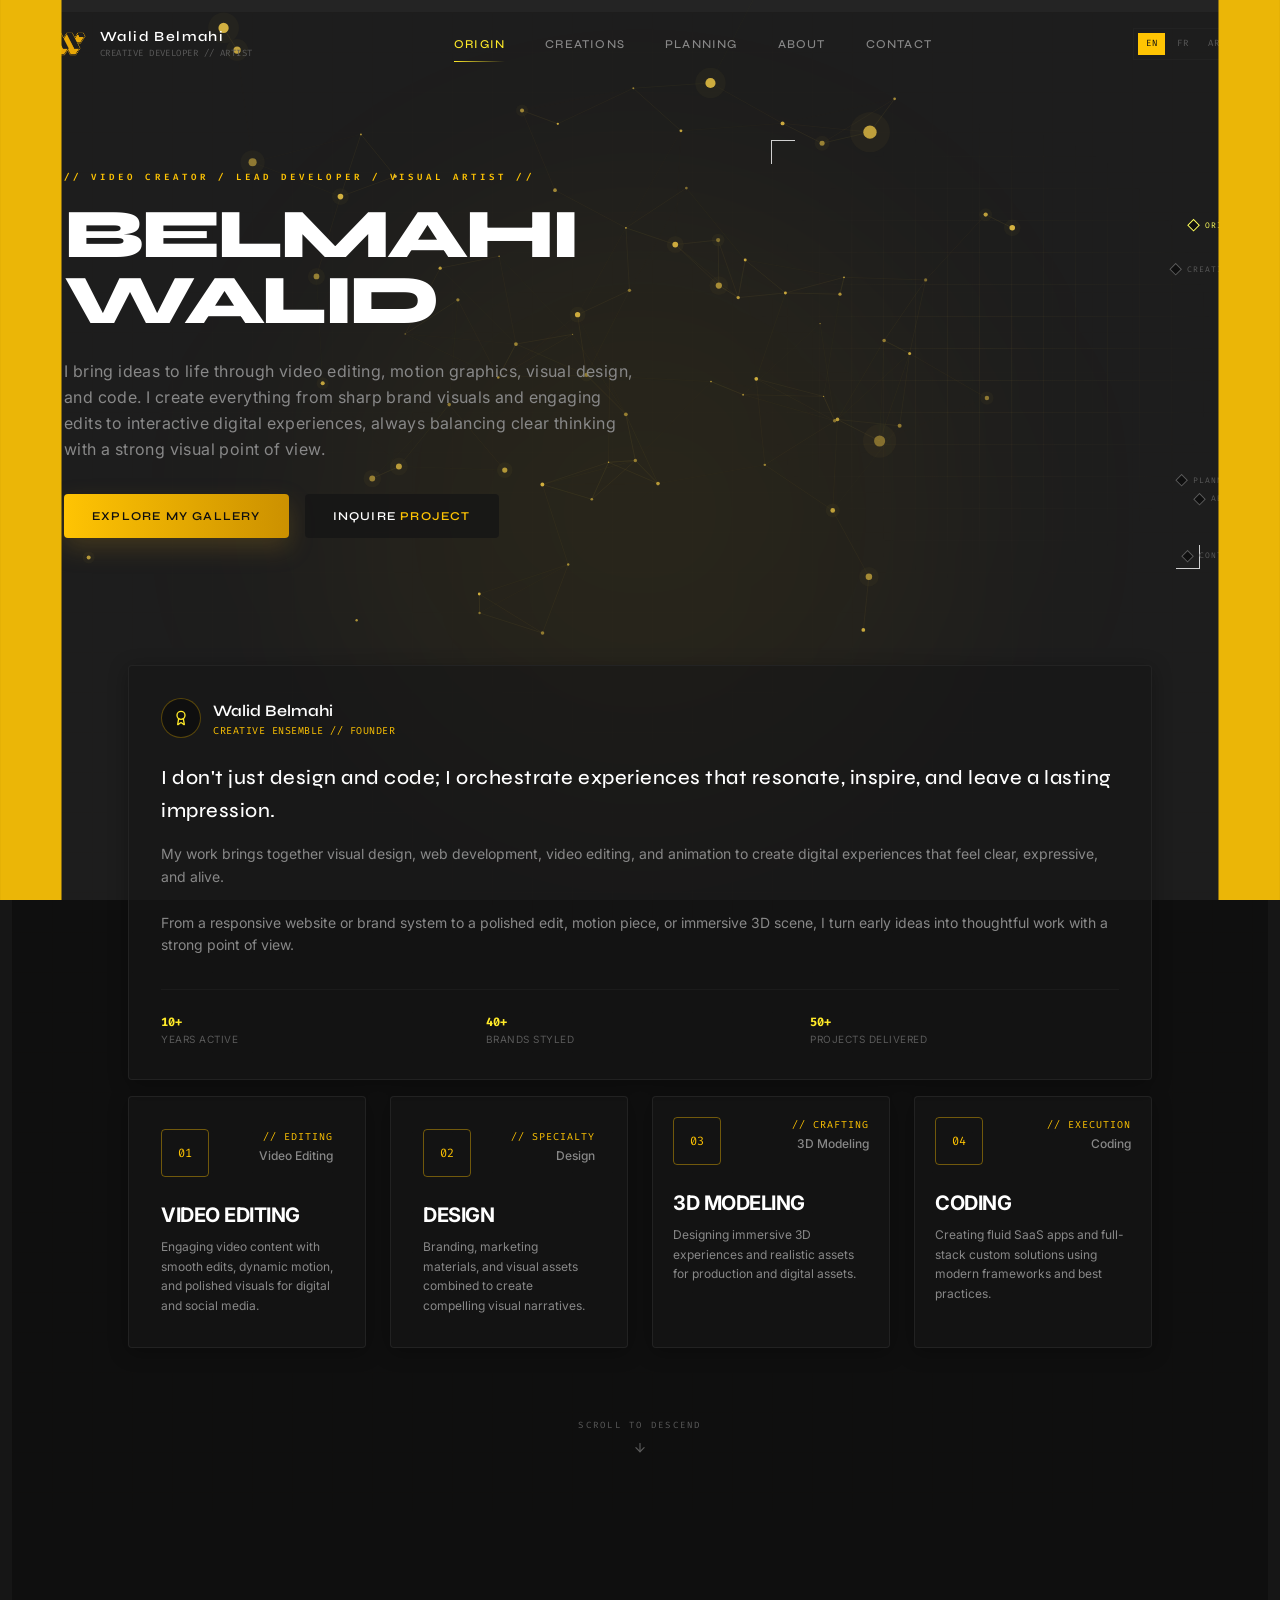
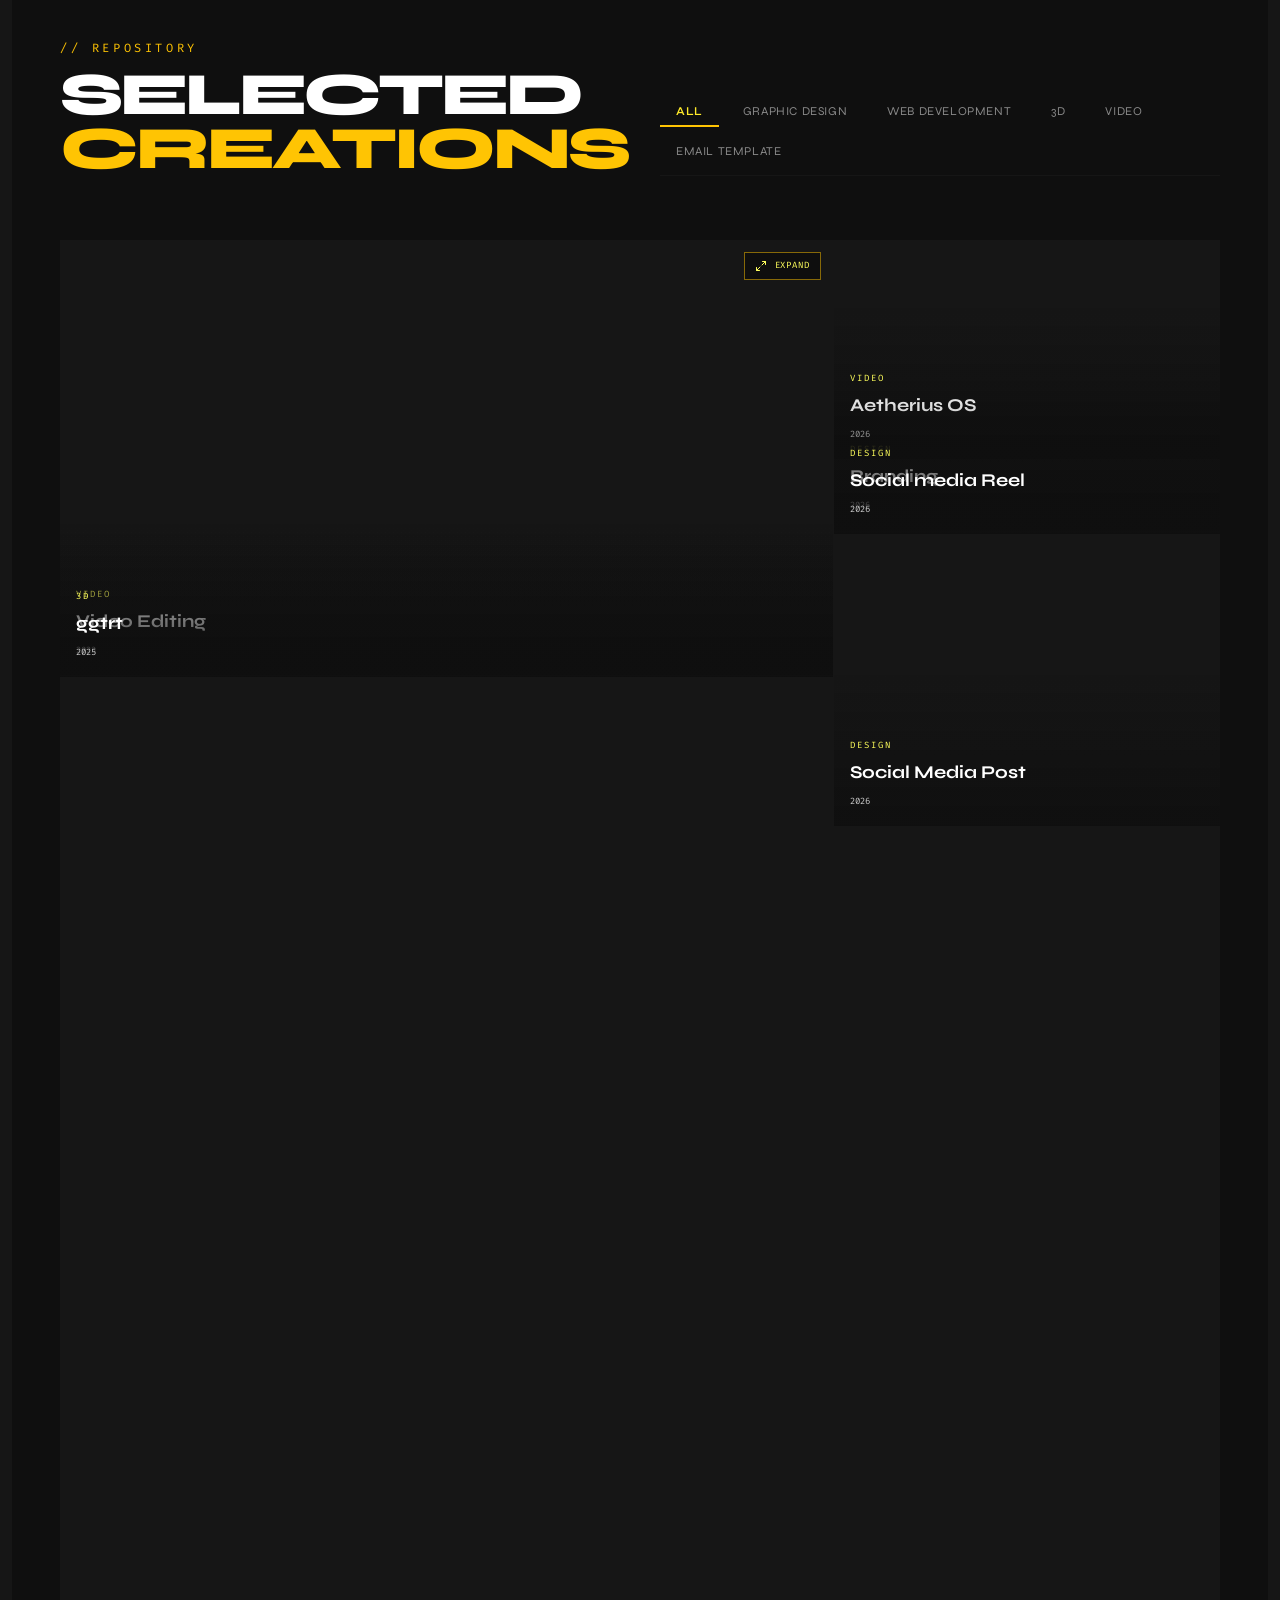
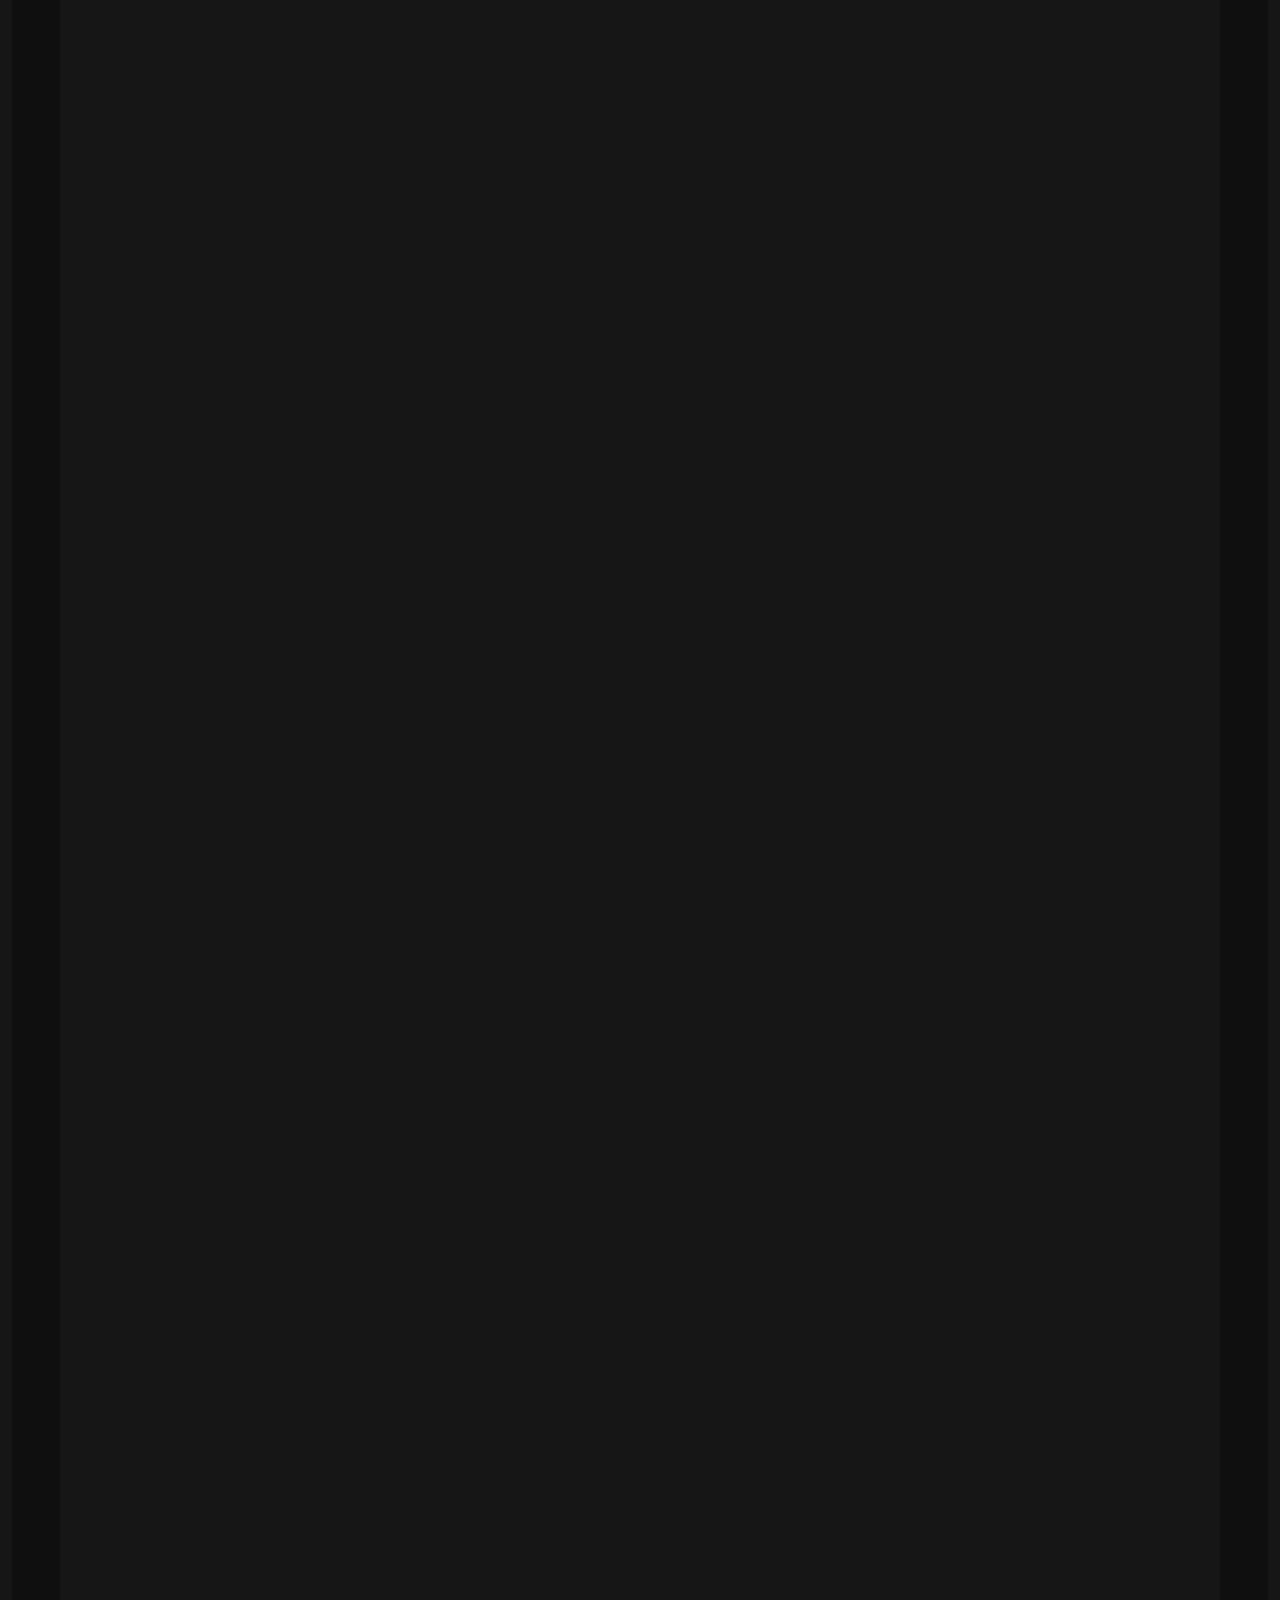
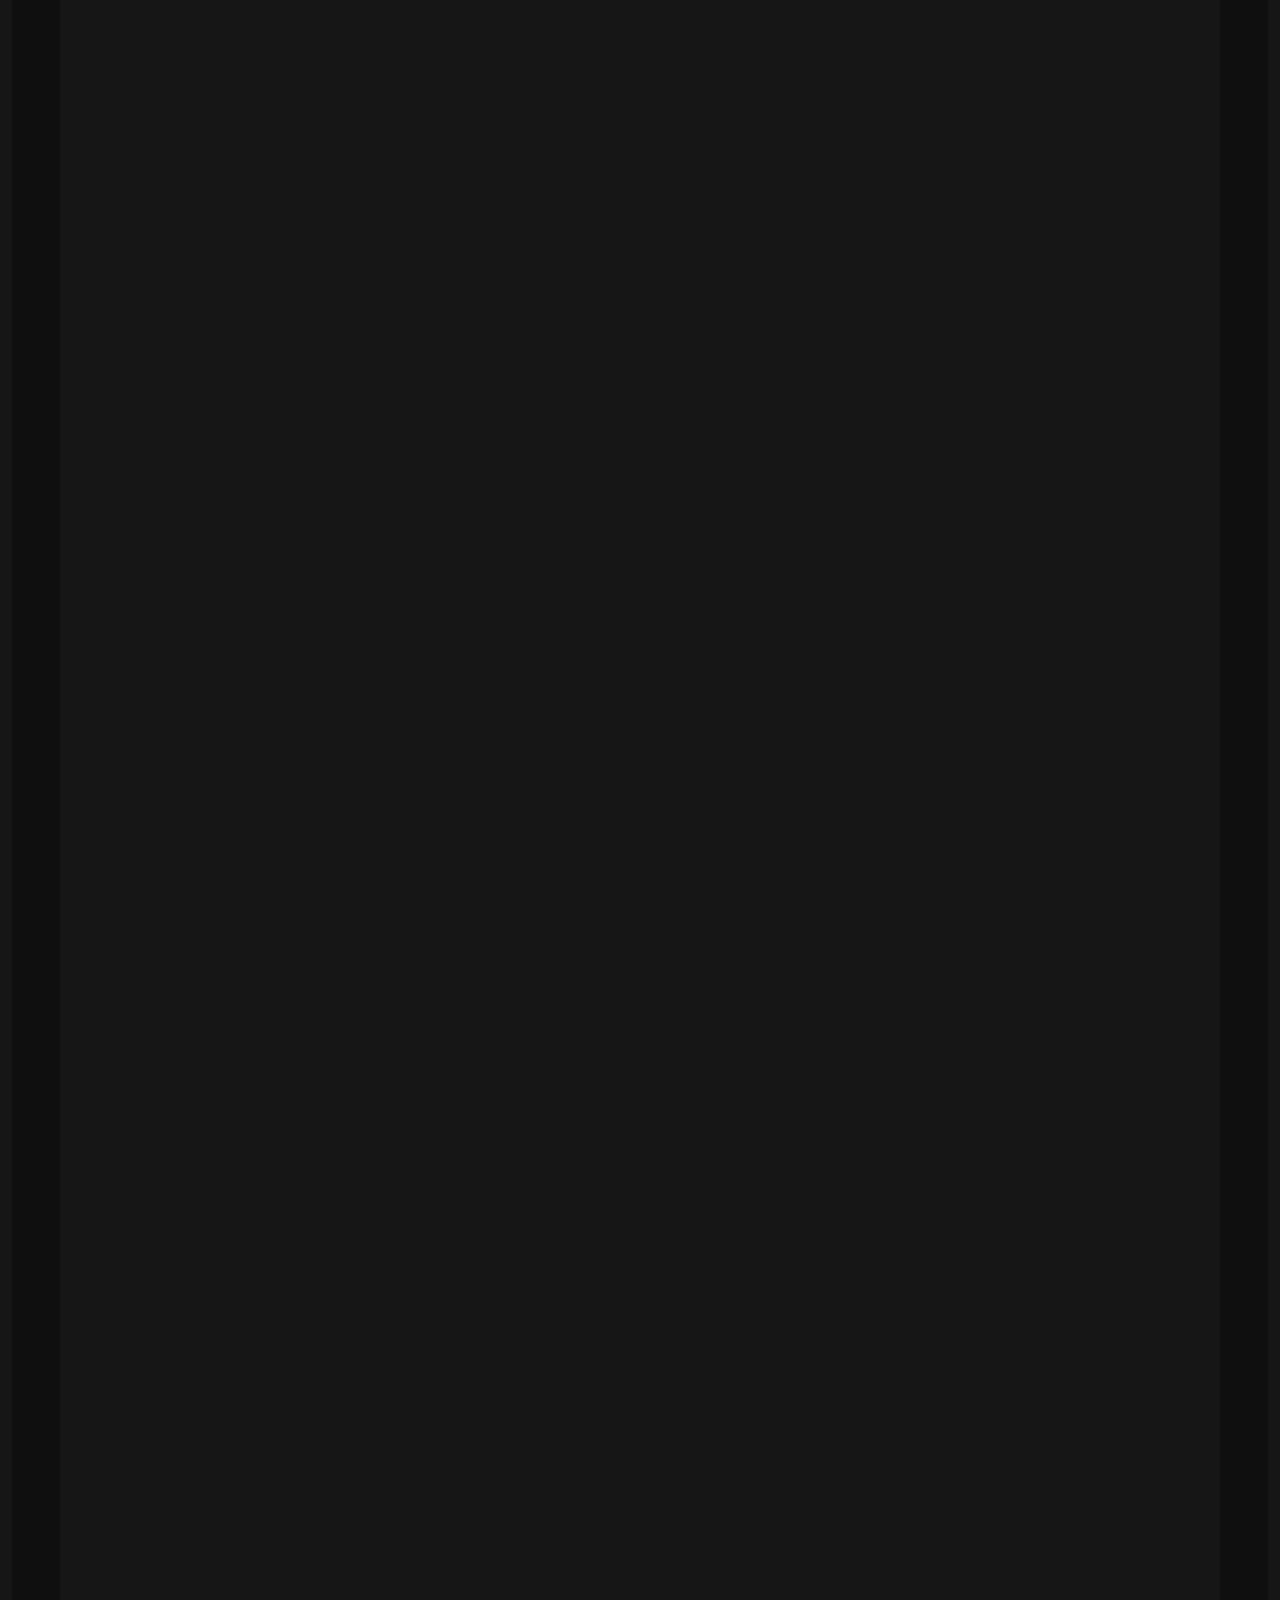
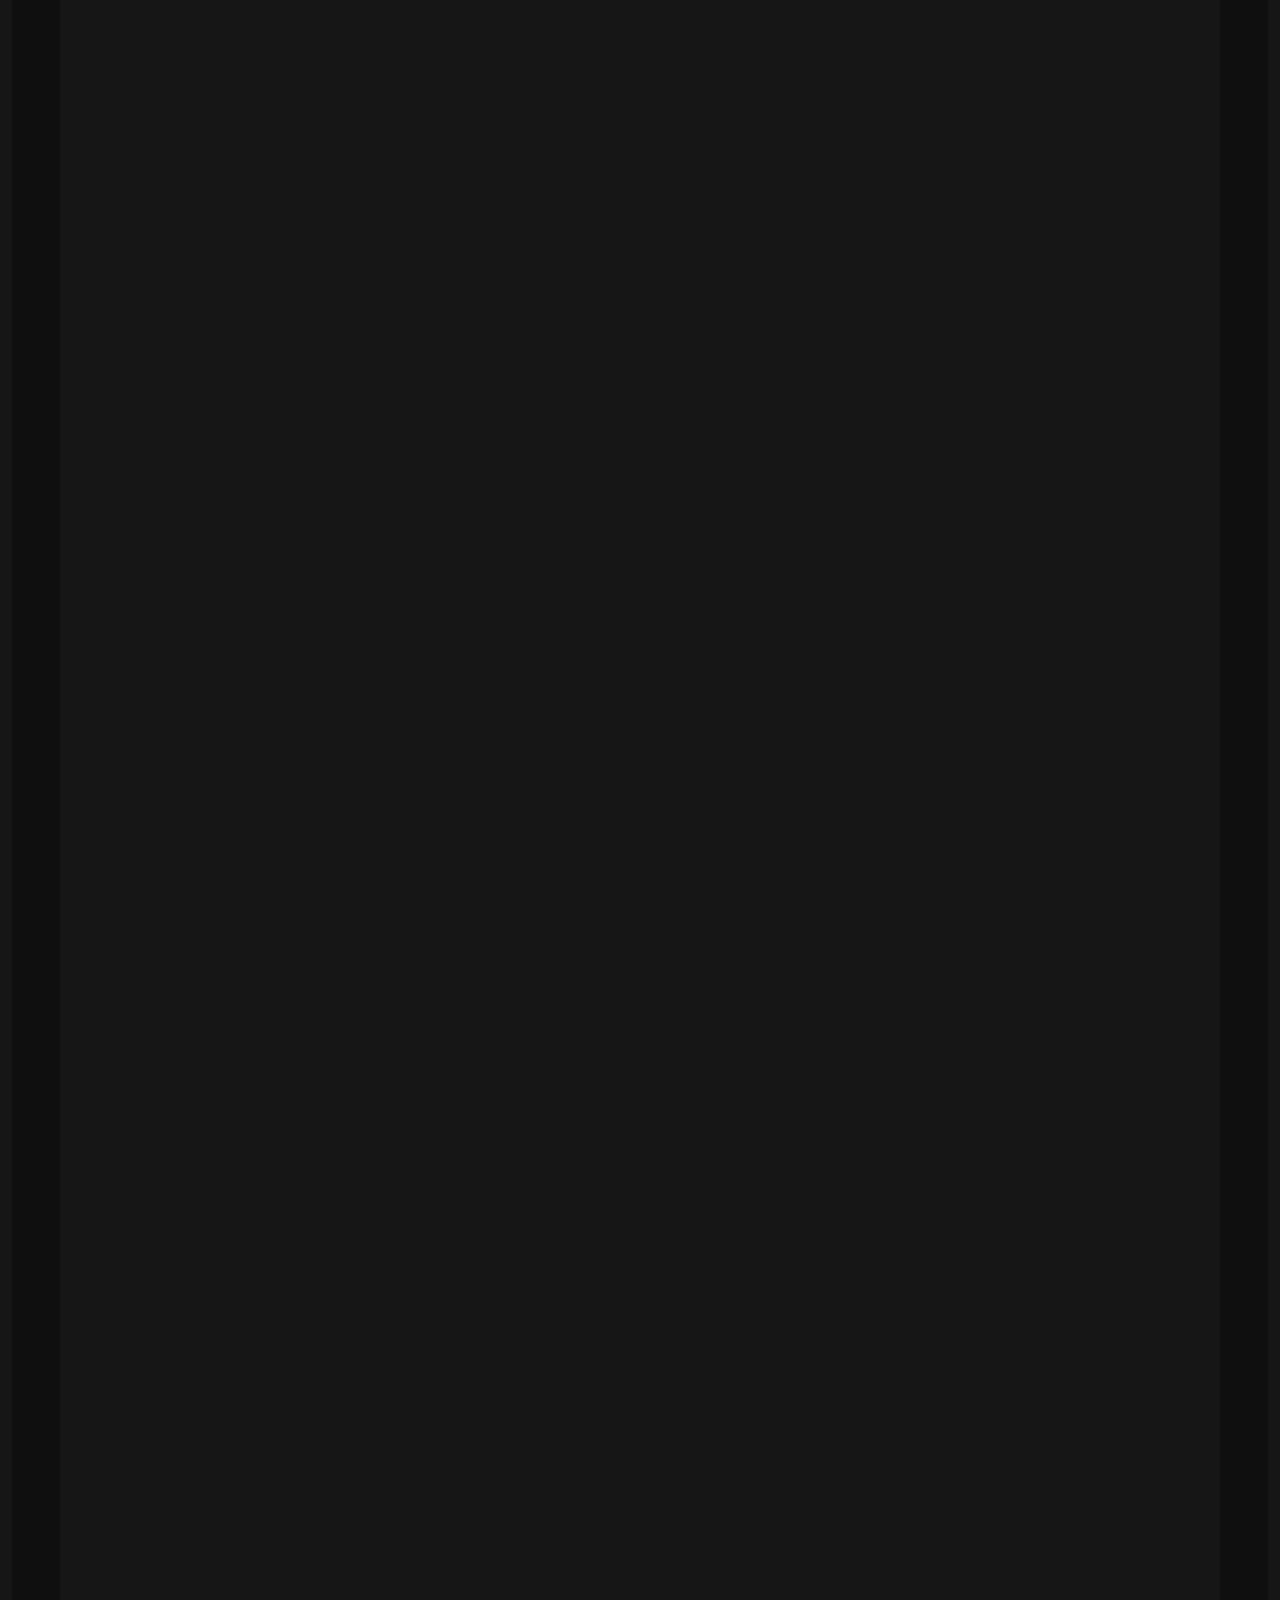
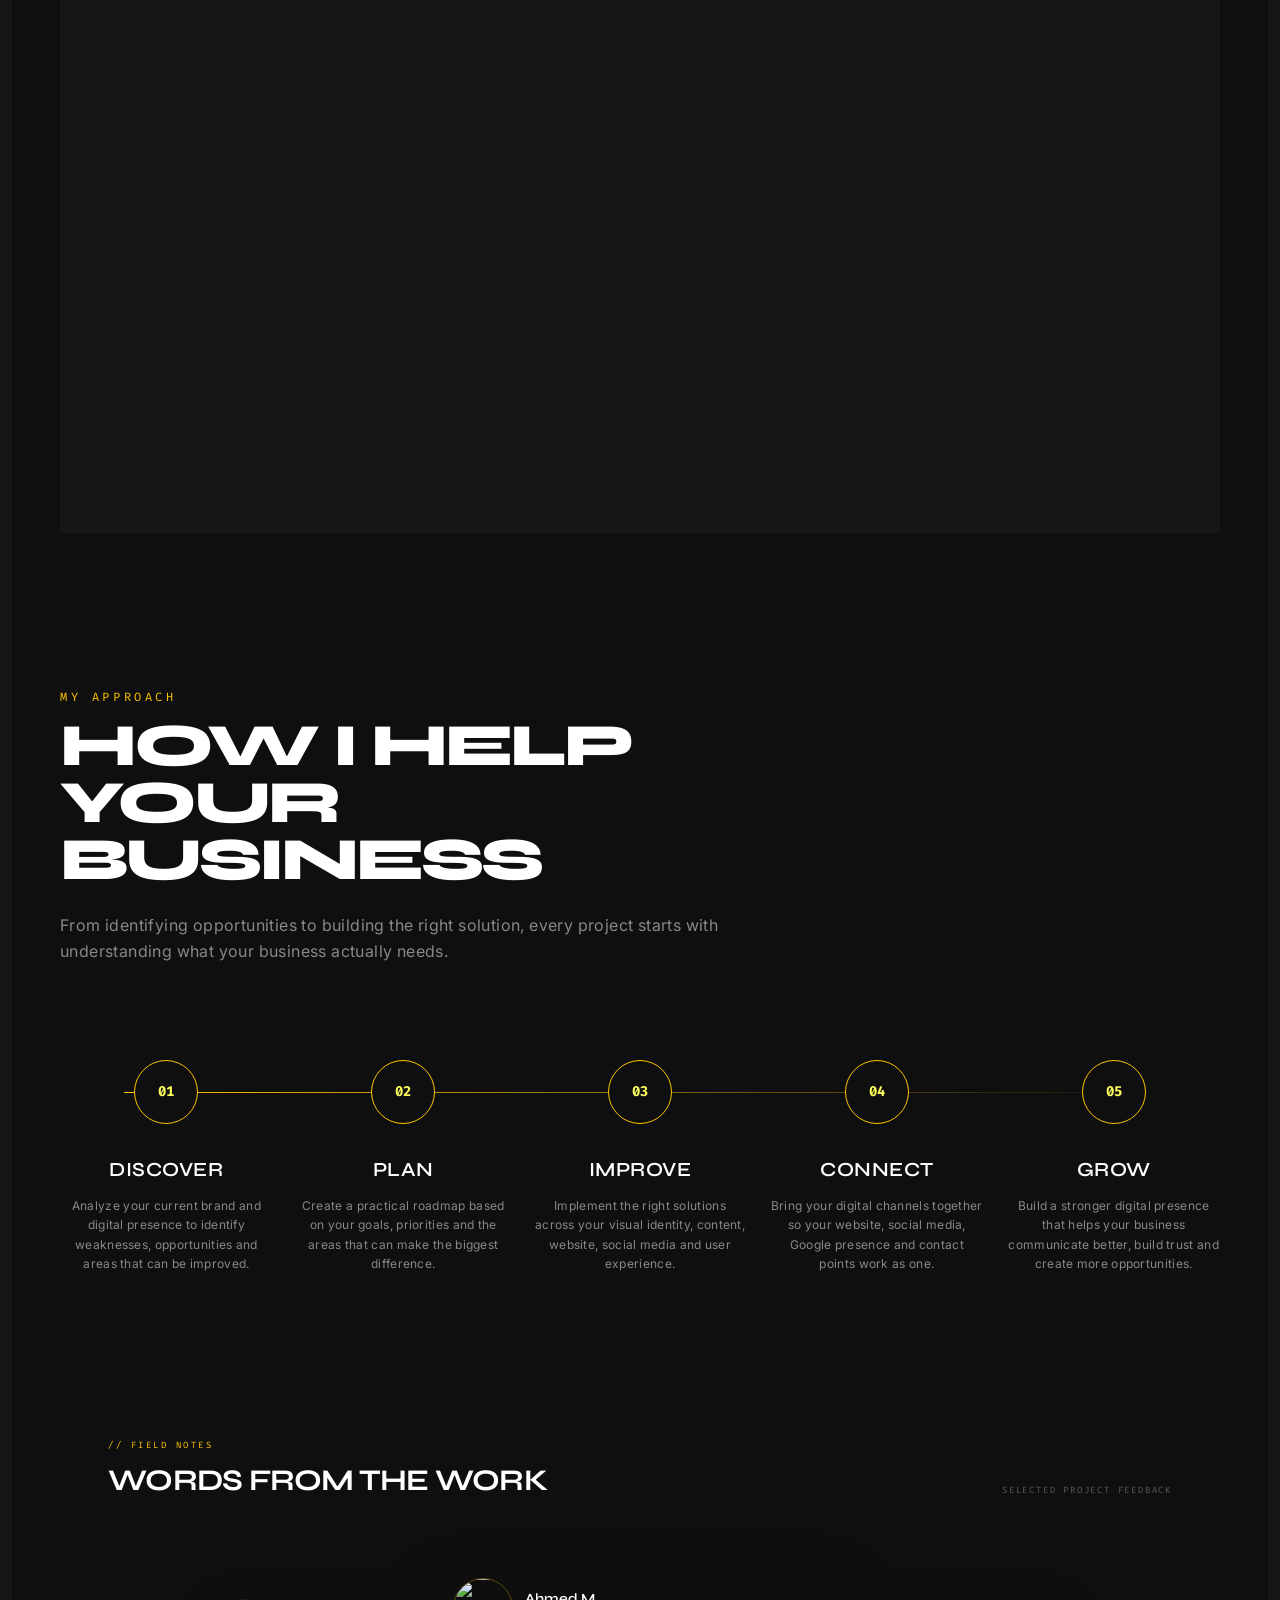
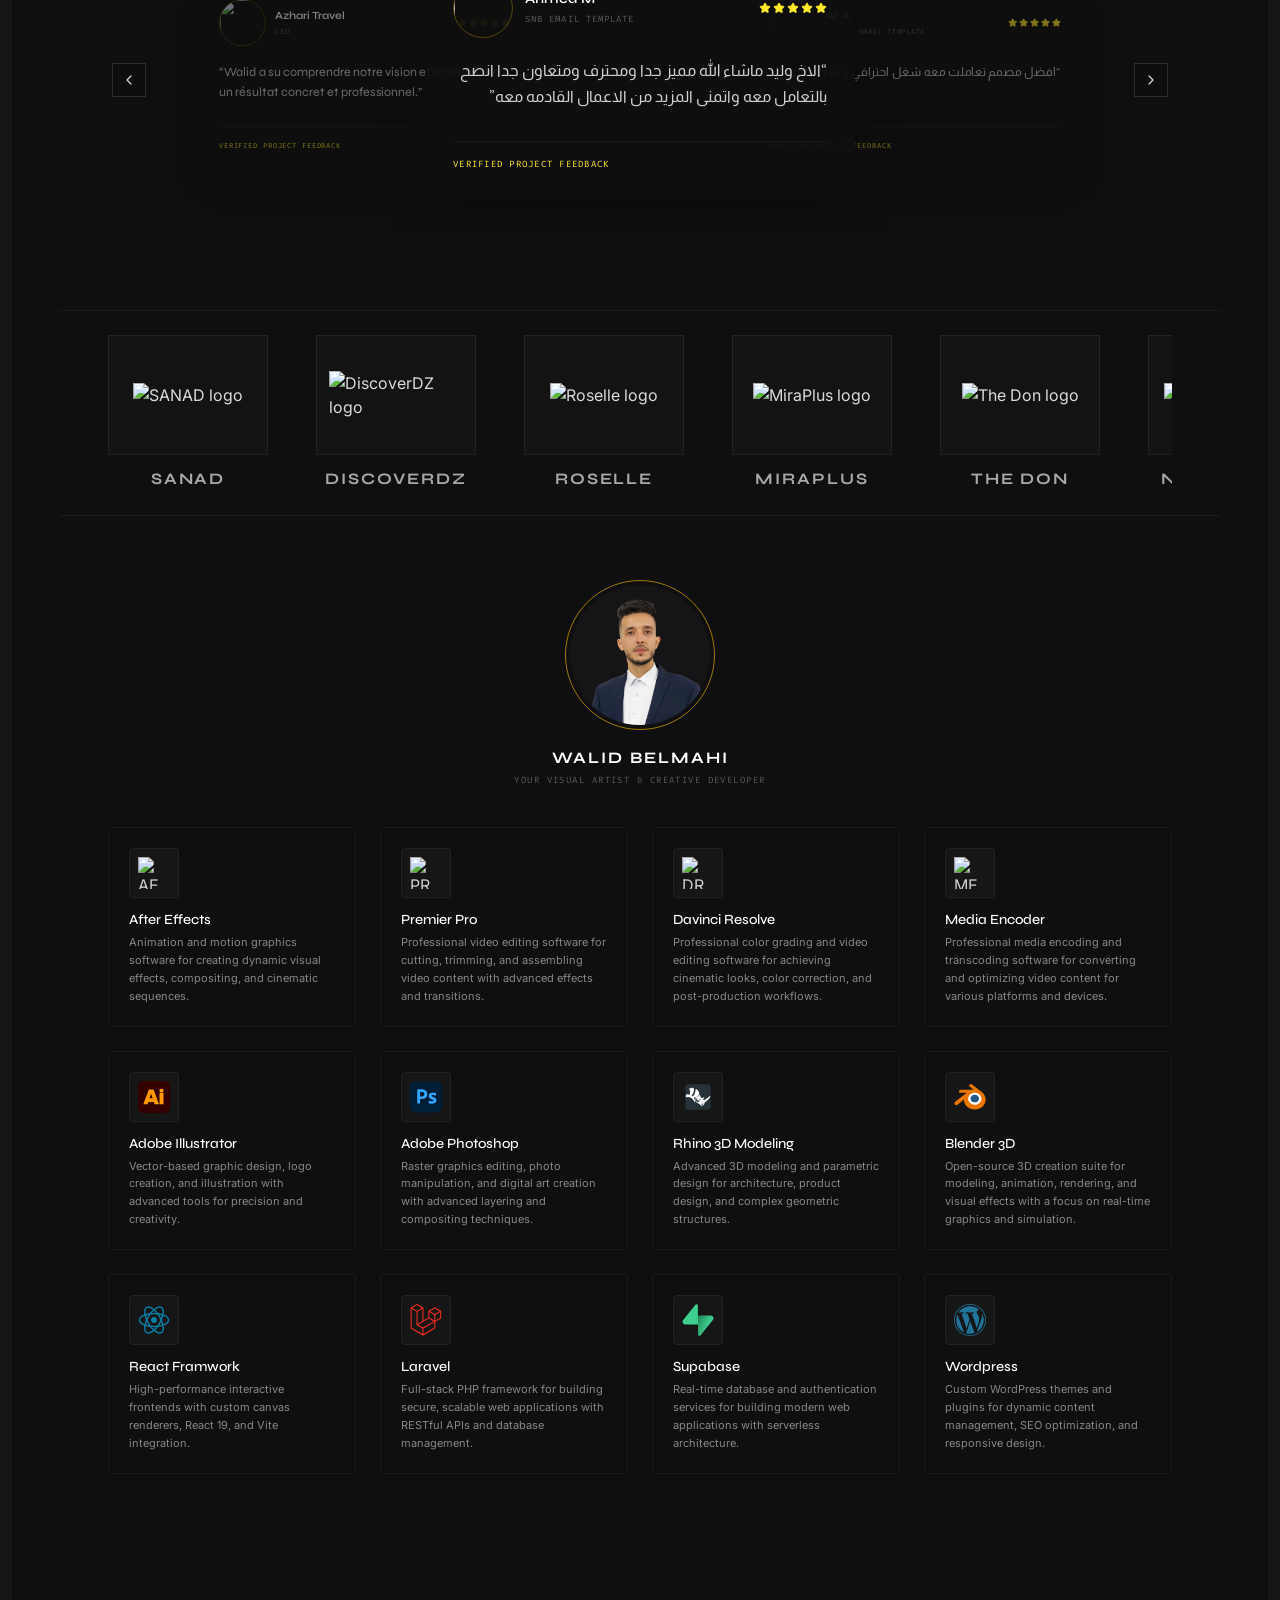
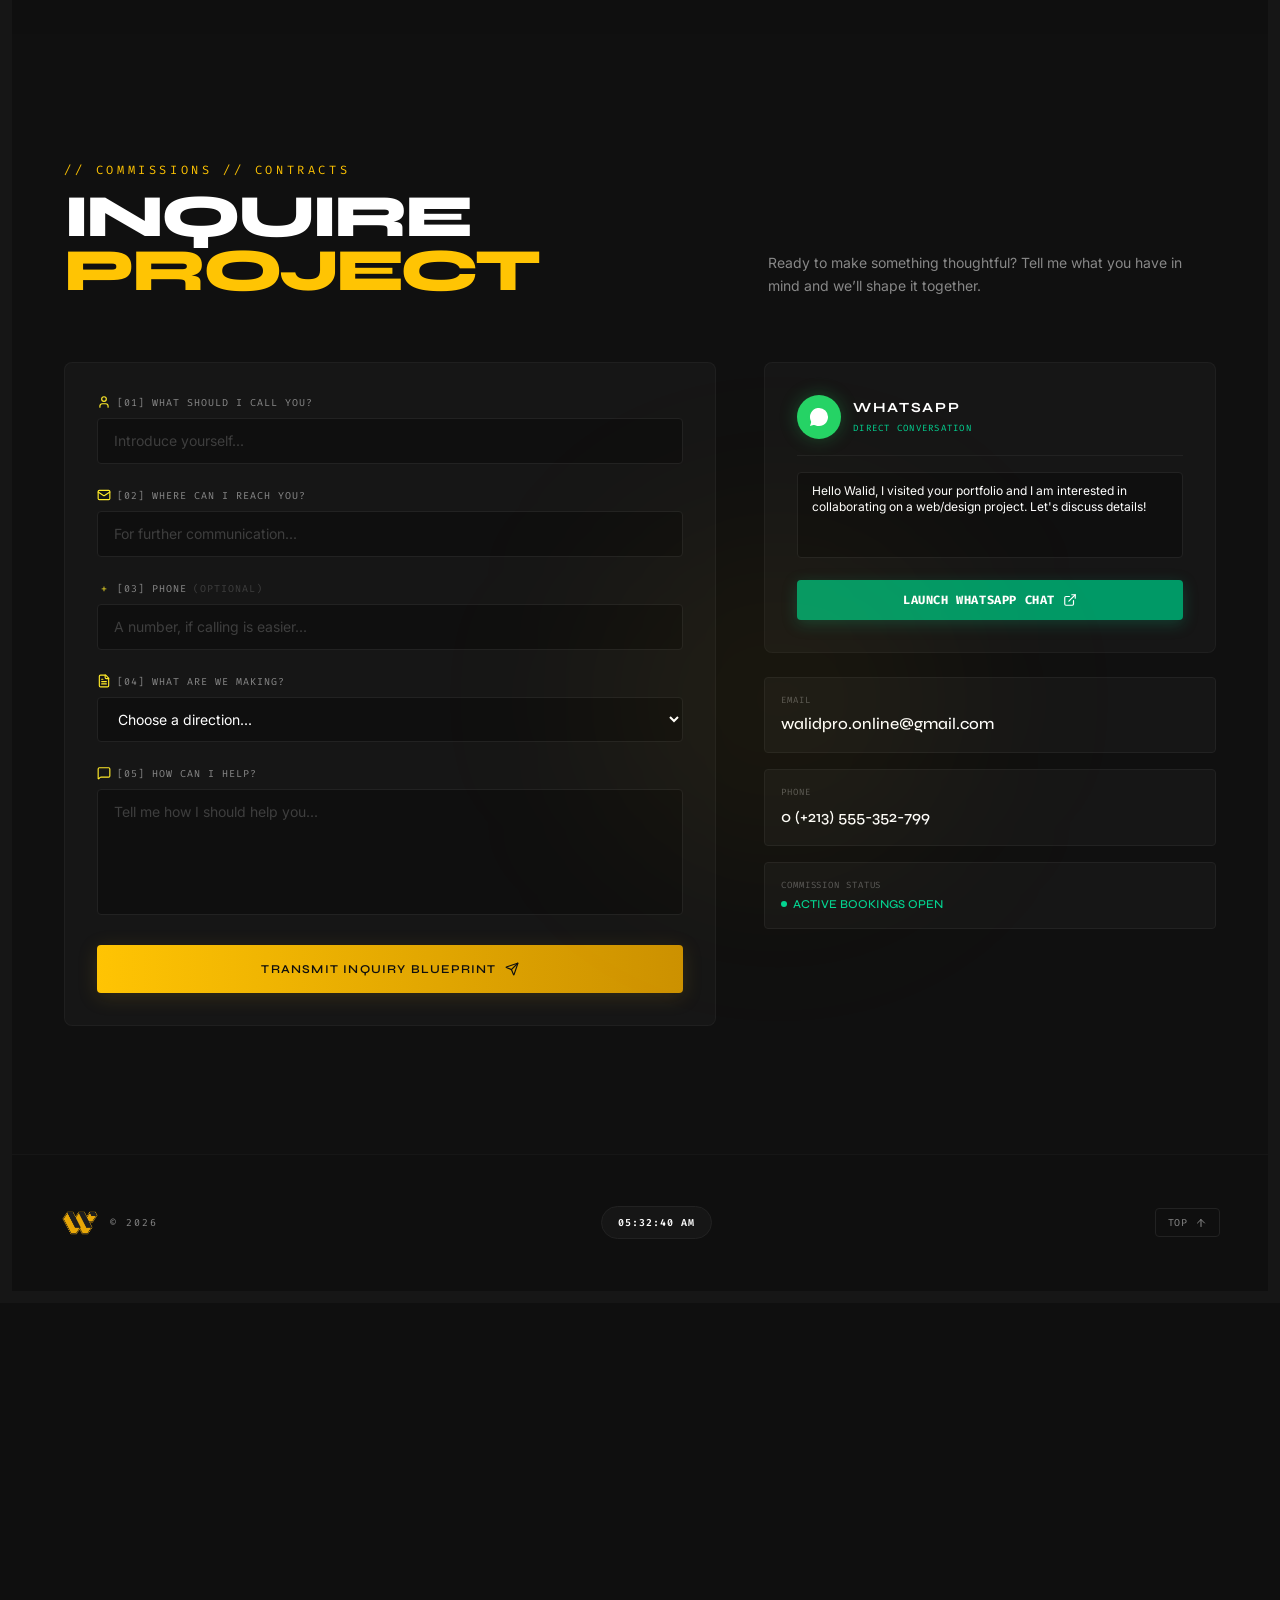
==== commit bc735067: "update 2.0.1" ====
--- a/index.html
+++ b/index.html
@@ -208,7 +208,7 @@
     <title>
       Walid Belmahi - Creative Developer & Graphic Designer
     </title>
-    <script type="module" crossorigin src="./assets/index-CnAKs4bs.js"></script>
+    <script type="module" crossorigin src="./assets/index-C87Z8KwZ.js"></script>
     <link rel="stylesheet" crossorigin href="./assets/index-BK6s11ic.css">
   </head>
 
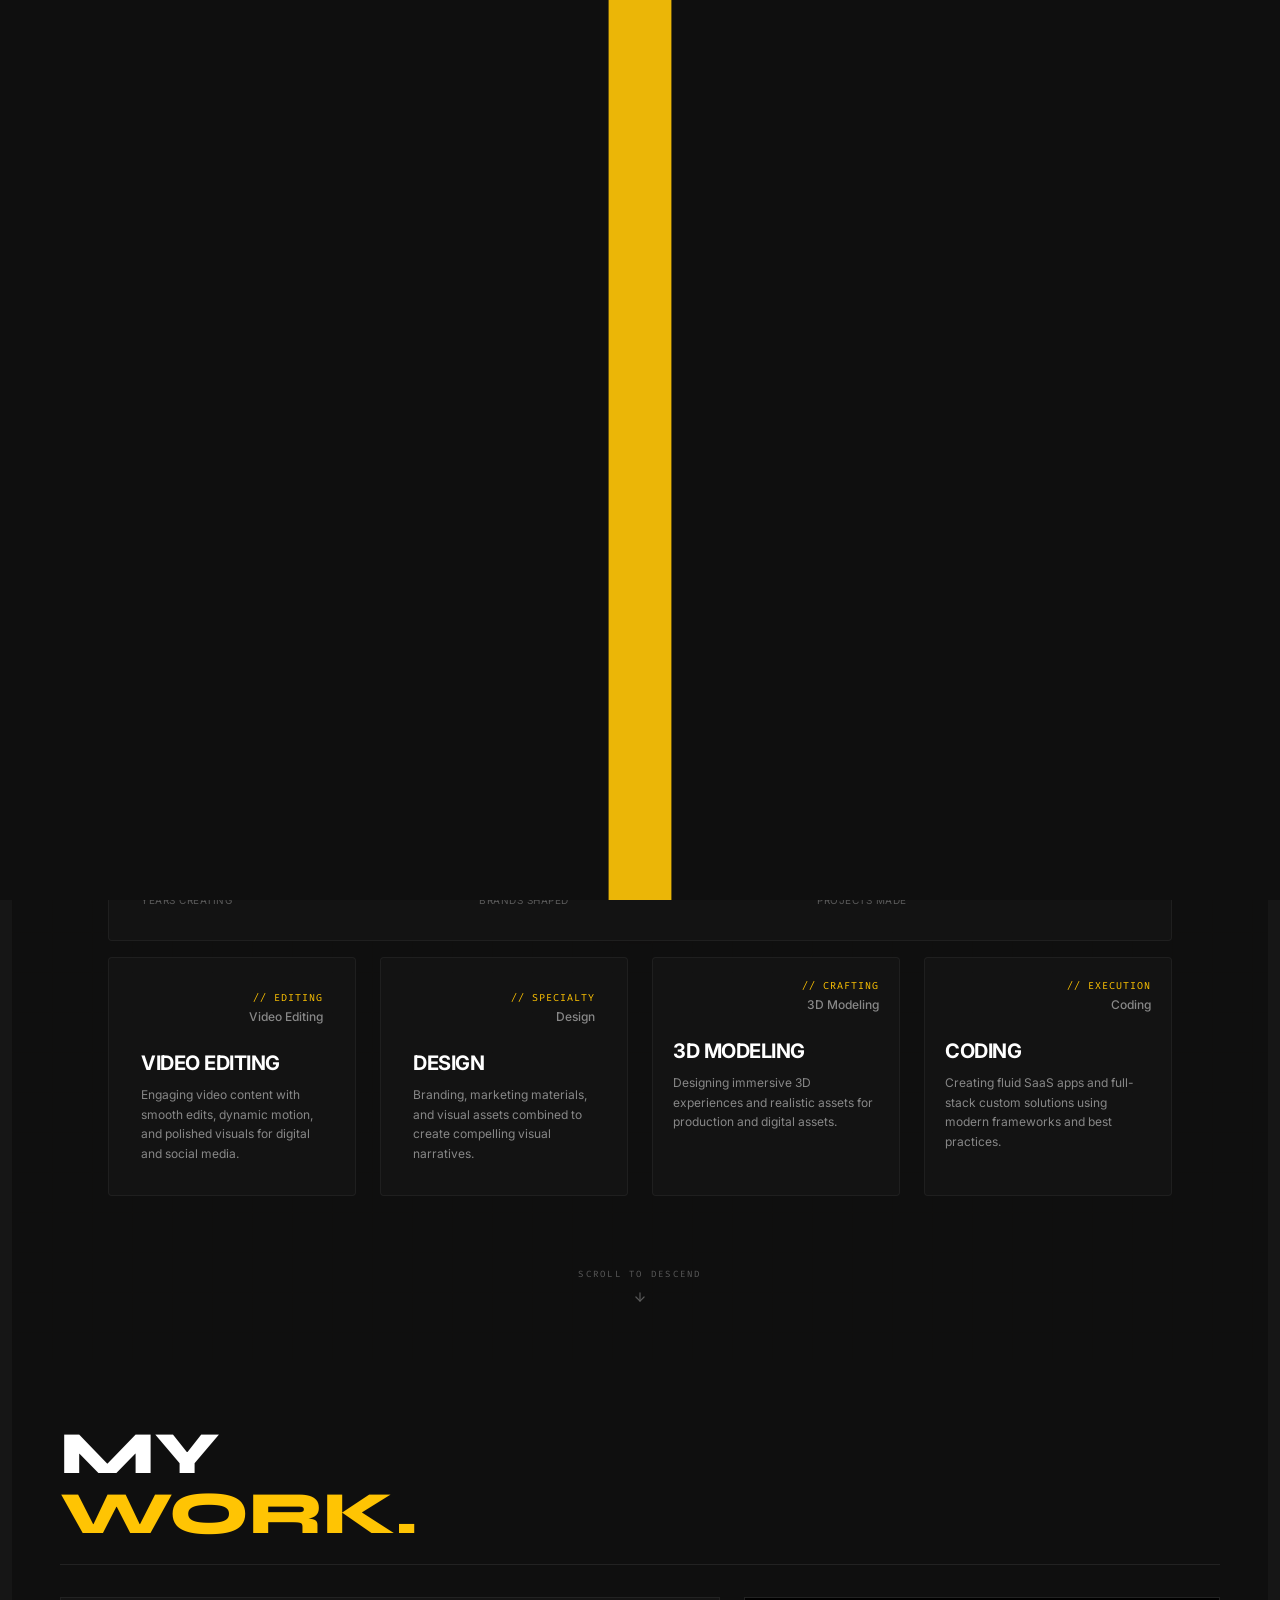
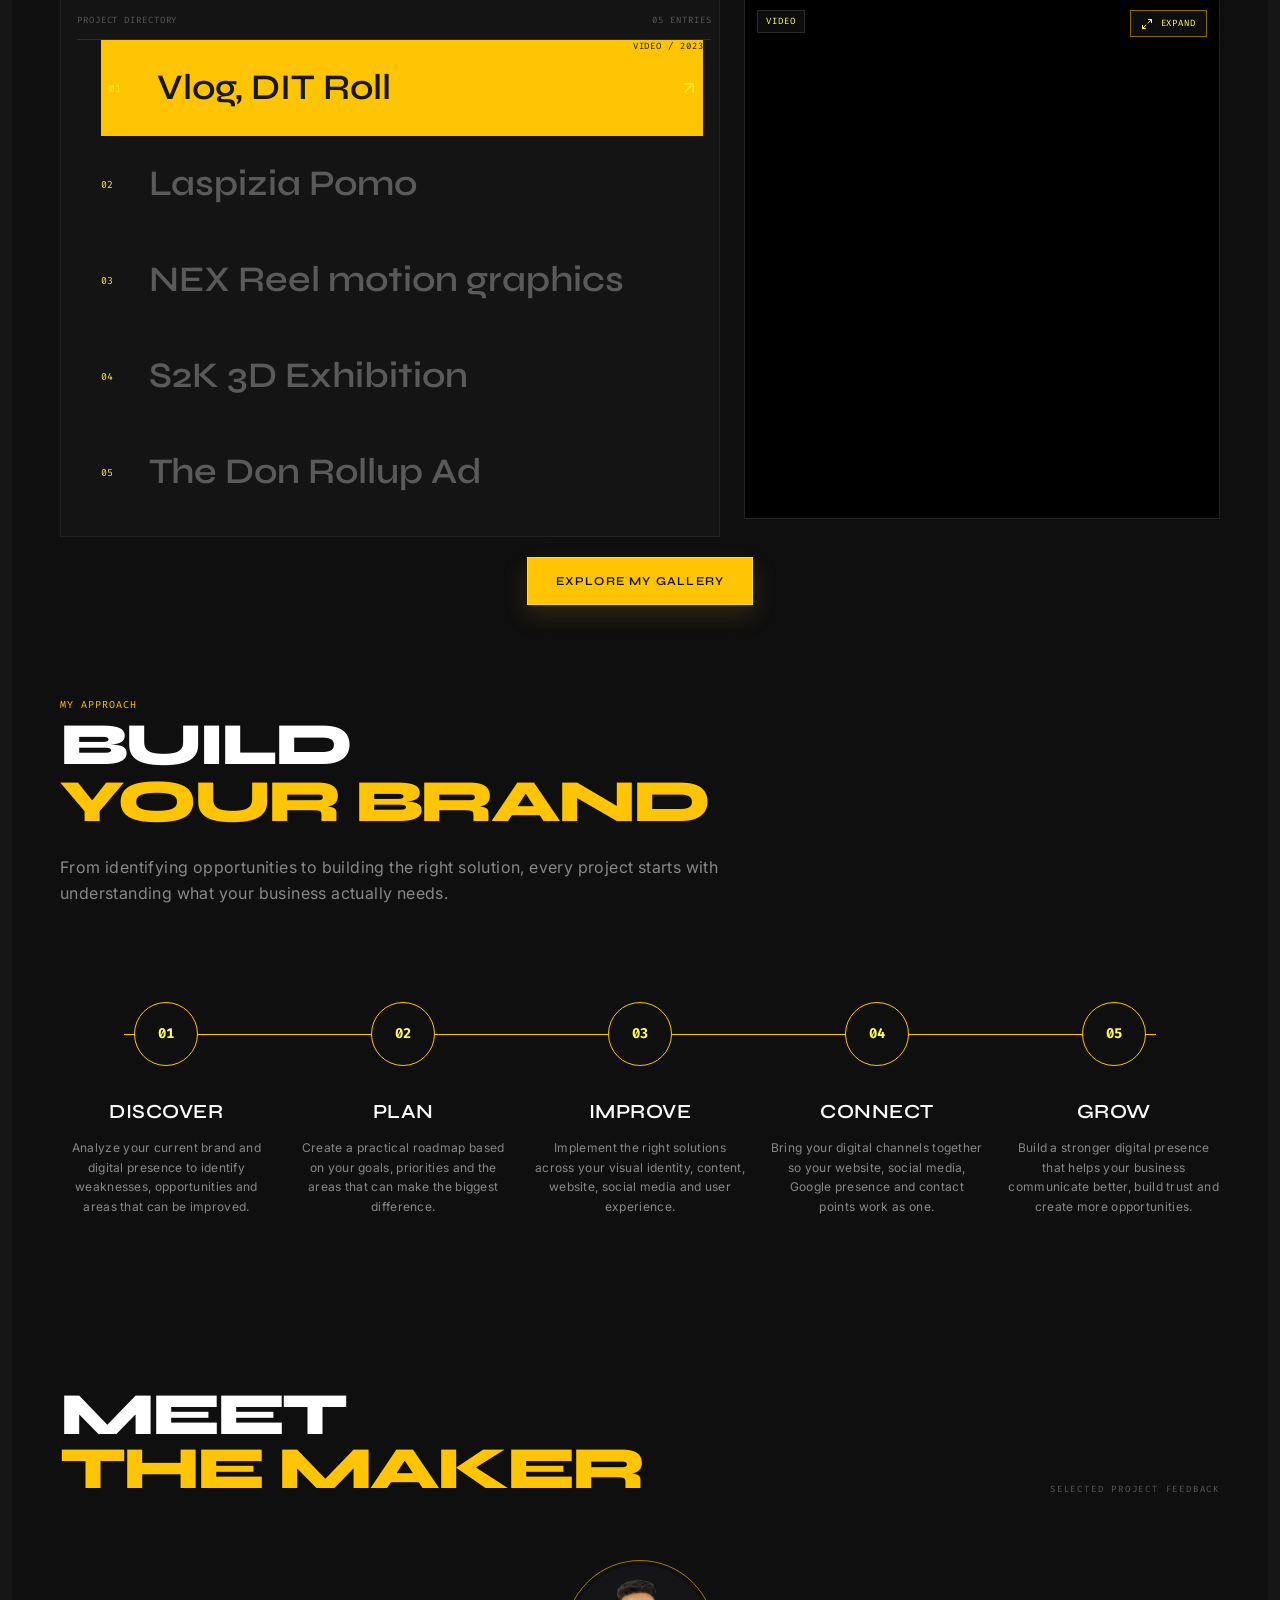
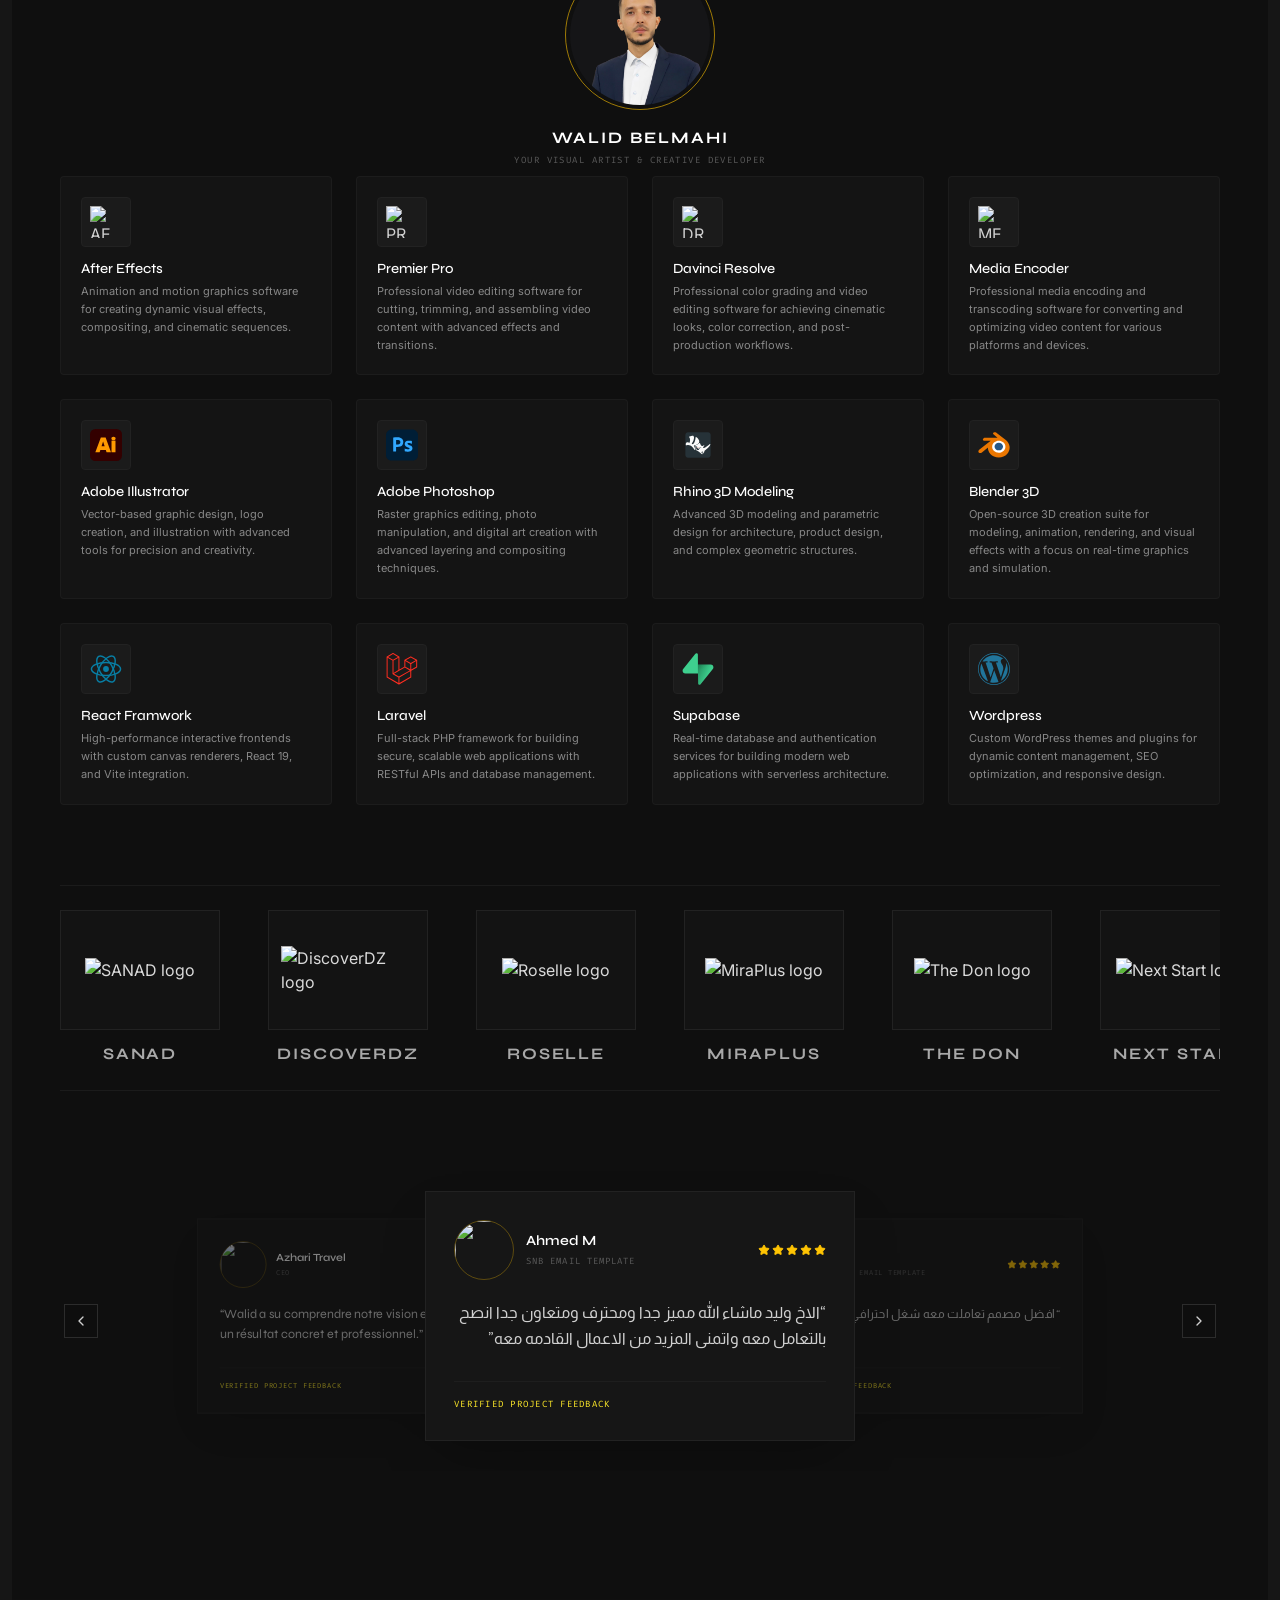
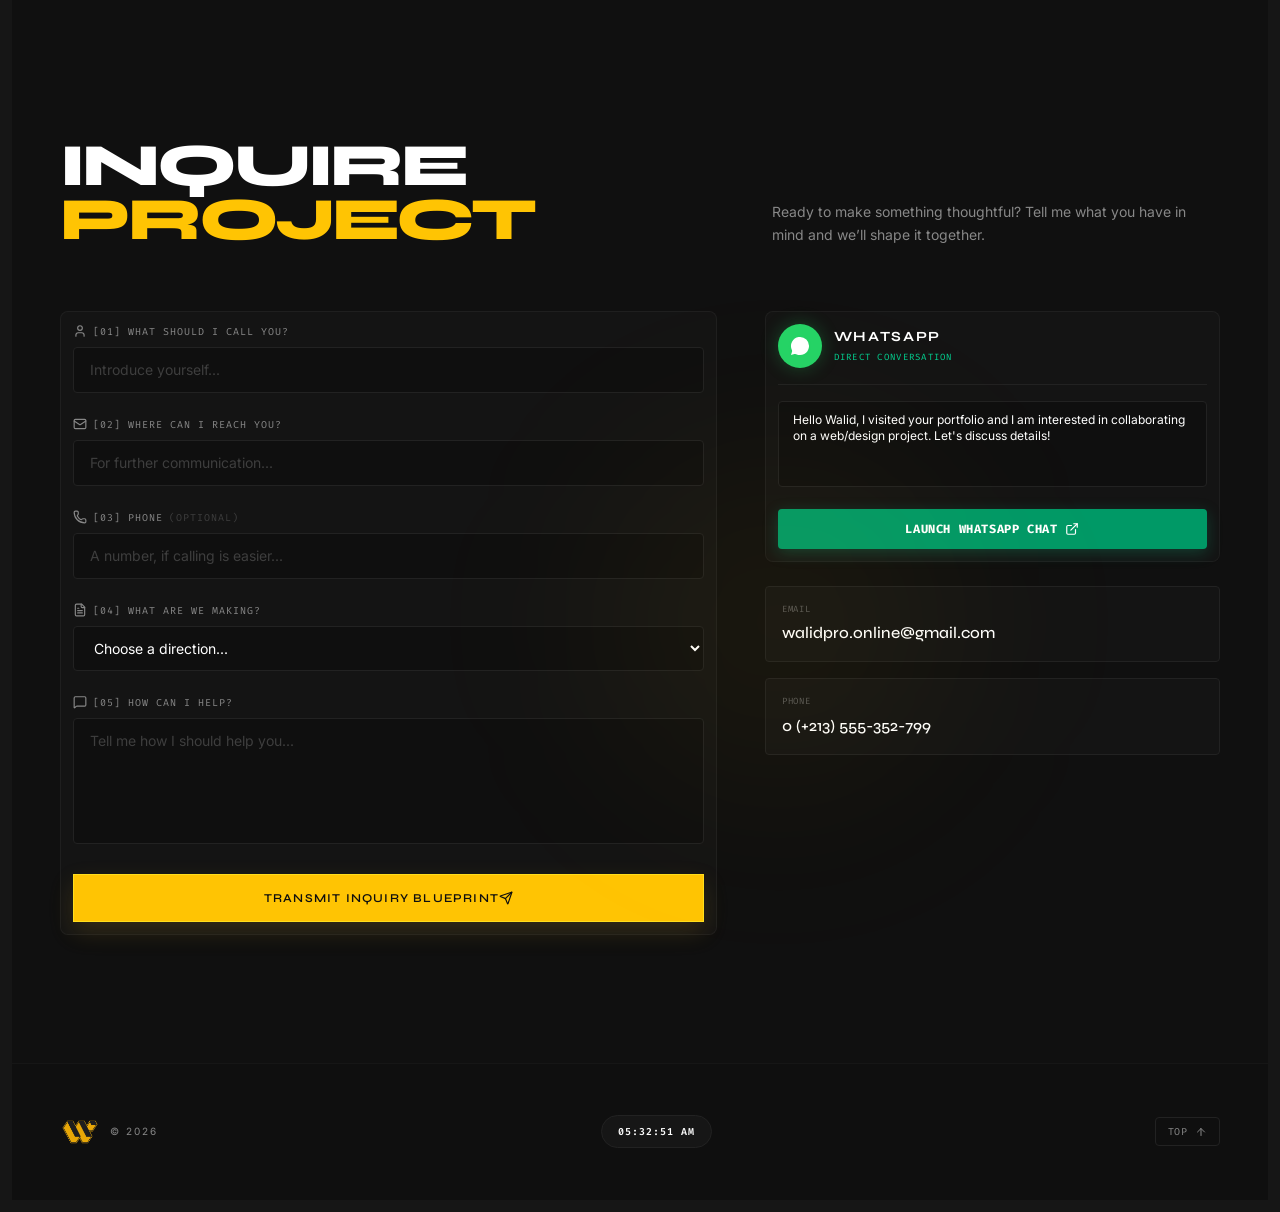
==== commit 5ad4622d: "update 3.0.1" ====
--- a/index.html
+++ b/index.html
@@ -208,8 +208,8 @@
     <title>
       Walid Belmahi - Creative Developer & Graphic Designer
     </title>
-    <script type="module" crossorigin src="./assets/index-C87Z8KwZ.js"></script>
-    <link rel="stylesheet" crossorigin href="./assets/index-BK6s11ic.css">
+    <script type="module" crossorigin src="./assets/index-9AqXcGI5.js"></script>
+    <link rel="stylesheet" crossorigin href="./assets/index-BA8C_r2T.css">
   </head>
 
   <body>
--- a/assets/index-BA8C_r2T.css
+++ b/assets/index-BA8C_r2T.css
@@ -0,0 +1 @@
+@import"https://fonts.googleapis.com/css2?family=Space+Grotesk:wght@300;400;500;600;700&family=Outfit:wght@300;400;500;600;700;800&family=Inter:wght@300;400;500;600;700&family=Fira+Code:wght@400;500;600&family=Syne:wght@700;800&family=Oswald:wght@600;700&display=swap";@import"https://fonts.googleapis.com/css2?family=DM+Serif+Display&family=DM+Serif+Text:ital@0;1&family=Public+Sans:ital,wght@0,300;0,400;0,500;0,600;0,700;1,300;1,400;1,500;1,600;1,700&display=swap";@import"https://fonts.googleapis.com/css2?family=Almarai:wght@300;400;700;800&display=swap";/*! tailwindcss v4.3.2 | MIT License | https://tailwindcss.com */@layer properties{@supports (((-webkit-hyphens:none)) and (not (margin-trim:inline))) or ((-moz-orient:inline) and (not (color:rgb(from red r g b)))){*,:before,:after,::backdrop{--tw-translate-x:0;--tw-translate-y:0;--tw-translate-z:0;--tw-scale-x:1;--tw-scale-y:1;--tw-scale-z:1;--tw-rotate-x:initial;--tw-rotate-y:initial;--tw-rotate-z:initial;--tw-skew-x:initial;--tw-skew-y:initial;--tw-pan-x:initial;--tw-pan-y:initial;--tw-pinch-zoom:initial;--tw-scroll-snap-strictness:proximity;--tw-scrollbar-thumb:#0000;--tw-scrollbar-track:#0000;--tw-space-y-reverse:0;--tw-border-style:solid;--tw-gradient-position:initial;--tw-gradient-from:#0000;--tw-gradient-via:#0000;--tw-gradient-to:#0000;--tw-gradient-stops:initial;--tw-gradient-via-stops:initial;--tw-gradient-from-position:0%;--tw-gradient-via-position:50%;--tw-gradient-to-position:100%;--tw-leading:initial;--tw-font-weight:initial;--tw-tracking:initial;--tw-shadow:0 0 #0000;--tw-shadow-color:initial;--tw-shadow-alpha:100%;--tw-inset-shadow:0 0 #0000;--tw-inset-shadow-color:initial;--tw-inset-shadow-alpha:100%;--tw-ring-color:initial;--tw-ring-shadow:0 0 #0000;--tw-inset-ring-color:initial;--tw-inset-ring-shadow:0 0 #0000;--tw-ring-inset:initial;--tw-ring-offset-width:0px;--tw-ring-offset-color:#fff;--tw-ring-offset-shadow:0 0 #0000;--tw-blur:initial;--tw-brightness:initial;--tw-contrast:initial;--tw-grayscale:initial;--tw-hue-rotate:initial;--tw-invert:initial;--tw-opacity:initial;--tw-saturate:initial;--tw-sepia:initial;--tw-drop-shadow:initial;--tw-drop-shadow-color:initial;--tw-drop-shadow-alpha:100%;--tw-drop-shadow-size:initial;--tw-backdrop-blur:initial;--tw-backdrop-brightness:initial;--tw-backdrop-contrast:initial;--tw-backdrop-grayscale:initial;--tw-backdrop-hue-rotate:initial;--tw-backdrop-invert:initial;--tw-backdrop-opacity:initial;--tw-backdrop-saturate:initial;--tw-backdrop-sepia:initial;--tw-duration:initial;--tw-ease:initial}}}@layer theme{:root,:host{--font-sans:"Inter", ui-sans-serif, system-ui, sans-serif;--font-mono:"Fira Code", monospace;--color-red-200:oklch(88.5% .062 18.334);--color-red-300:oklch(80.8% .114 19.571);--color-red-400:oklch(70.4% .191 22.216);--color-red-500:oklch(63.7% .237 25.331);--color-amber-500:oklch(76.9% .188 70.08);--color-emerald-300:oklch(84.5% .143 164.978);--color-emerald-400:oklch(76.5% .177 163.223);--color-emerald-500:oklch(69.6% .17 162.48);--color-emerald-600:oklch(59.6% .145 163.225);--color-rose-400:oklch(71.2% .194 13.428);--color-black:#000;--color-white:#fff;--spacing:.25rem;--container-xs:20rem;--container-sm:24rem;--container-md:28rem;--container-lg:32rem;--container-xl:36rem;--container-2xl:42rem;--container-3xl:48rem;--container-4xl:56rem;--container-6xl:72rem;--container-7xl:80rem;--text-xs:.75rem;--text-xs--line-height:calc(1 / .75);--text-sm:.875rem;--text-sm--line-height:calc(1.25 / .875);--text-base:1rem;--text-base--line-height: 1.5 ;--text-lg:1.125rem;--text-lg--line-height:calc(1.75 / 1.125);--text-xl:1.25rem;--text-xl--line-height:calc(1.75 / 1.25);--text-2xl:1.5rem;--text-2xl--line-height:calc(2 / 1.5);--text-3xl:1.875rem;--text-3xl--line-height: 1.2 ;--text-4xl:2.25rem;--text-4xl--line-height:calc(2.5 / 2.25);--text-5xl:3rem;--text-5xl--line-height:1;--text-6xl:3.75rem;--text-6xl--line-height:1;--text-7xl:4.5rem;--text-7xl--line-height:1;--text-8xl:6rem;--text-8xl--line-height:1;--font-weight-medium:500;--font-weight-semibold:600;--font-weight-bold:700;--font-weight-extrabold:800;--font-weight-black:900;--tracking-tighter:-.05em;--tracking-tight:-.025em;--tracking-wide:.025em;--tracking-wider:.05em;--tracking-widest:.1em;--leading-tight:1.25;--leading-snug:1.375;--leading-normal:1.5;--leading-relaxed:1.625;--leading-loose:2;--radius-sm:.25rem;--radius-lg:.5rem;--radius-xl:.75rem;--radius-2xl:1rem;--radius-3xl:1.5rem;--ease-out:cubic-bezier(0, 0, .2, 1);--ease-in-out:cubic-bezier(.4, 0, .2, 1);--animate-spin:spin 1s linear infinite;--animate-ping:ping 1s cubic-bezier(0, 0, .2, 1) infinite;--animate-pulse:pulse 2s cubic-bezier(.4, 0, .6, 1) infinite;--animate-bounce:bounce 1s infinite;--blur-sm:8px;--blur-md:12px;--blur-xl:24px;--blur-3xl:64px;--aspect-video:16 / 9;--default-transition-duration:.15s;--default-transition-timing-function:cubic-bezier(.4, 0, .2, 1);--default-font-family:var(--font-sans);--default-mono-font-family:var(--font-mono);--font-display:"Syne", "Space Grotesk", sans-serif;--font-arabic:"Almarai", "Tahoma", sans-serif;--color-gold-200:var(--custom-gold-200,#e8d99c);--color-gold-300:var(--custom-gold-300,#d6bc5b);--color-gold-400:var(--custom-gold-400,#c5a12d);--color-gold-500:var(--custom-gold-500,#d4af37);--color-gold-600:var(--custom-gold-600,#8f6717);--color-gold-950:var(--custom-gold-950,#291a0a);--color-charcoal-950:#0f0f0f;--color-charcoal-900:#161616;--color-charcoal-800:#222;--color-charcoal-700:#2c2c2c;--color-charcoal-600:#3e3e3e;--color-charcoal-500:#5a5a5a;--color-charcoal-400:#888;--color-charcoal-300:#d0d0d0}}@layer base{*,:after,:before,::backdrop{box-sizing:border-box;border:0 solid;margin:0;padding:0}::file-selector-button{box-sizing:border-box;border:0 solid;margin:0;padding:0}html,:host{-webkit-text-size-adjust:100%;-moz-tab-size:4;tab-size:4;line-height:1.5;font-family:var(--default-font-family,ui-sans-serif, system-ui, sans-serif, "Apple Color Emoji", "Segoe UI Emoji", "Segoe UI Symbol", "Noto Color Emoji");font-feature-settings:var(--default-font-feature-settings,normal);font-variation-settings:var(--default-font-variation-settings,normal);-webkit-tap-highlight-color:transparent}hr{height:0;color:inherit;border-top-width:1px}abbr:where([title]){-webkit-text-decoration:underline dotted;text-decoration:underline dotted}h1,h2,h3,h4,h5,h6{font-size:inherit;font-weight:inherit}a{color:inherit;-webkit-text-decoration:inherit;text-decoration:inherit}b,strong{font-weight:bolder}code,kbd,samp,pre{font-family:var(--default-mono-font-family,ui-monospace, SFMono-Regular, Menlo, Monaco, Consolas, "Liberation Mono", "Courier New", monospace);font-feature-settings:var(--default-mono-font-feature-settings,normal);font-variation-settings:var(--default-mono-font-variation-settings,normal);font-size:1em}small{font-size:80%}sub,sup{vertical-align:baseline;font-size:75%;line-height:0;position:relative}sub{bottom:-.25em}sup{top:-.5em}table{text-indent:0;border-color:inherit;border-collapse:collapse}:-moz-focusring{outline:auto}progress{vertical-align:baseline}summary{display:list-item}ol,ul,menu{list-style:none}img,svg,video,canvas,audio,iframe,embed,object{vertical-align:middle;display:block}img,video{max-width:100%;height:auto}button,input,select,optgroup,textarea{font:inherit;font-feature-settings:inherit;font-variation-settings:inherit;letter-spacing:inherit;color:inherit;opacity:1;background-color:#0000;border-radius:0}::file-selector-button{font:inherit;font-feature-settings:inherit;font-variation-settings:inherit;letter-spacing:inherit;color:inherit;opacity:1;background-color:#0000;border-radius:0}:where(select:is([multiple],[size])) optgroup{font-weight:bolder}:where(select:is([multiple],[size])) optgroup option{padding-inline-start:20px}::file-selector-button{margin-inline-end:4px}::placeholder{opacity:1}@supports (not ((-webkit-appearance:-apple-pay-button))) or (contain-intrinsic-size:1px){::placeholder{color:currentColor}@supports (color:color-mix(in lab,red,red)){::placeholder{color:color-mix(in oklab,currentcolor 50%,transparent)}}}textarea{resize:vertical}::-webkit-search-decoration{-webkit-appearance:none}::-webkit-date-and-time-value{min-height:1lh;text-align:inherit}::-webkit-datetime-edit{display:inline-flex}::-webkit-datetime-edit-fields-wrapper{padding:0}::-webkit-datetime-edit{padding-block:0}::-webkit-datetime-edit-year-field{padding-block:0}::-webkit-datetime-edit-month-field{padding-block:0}::-webkit-datetime-edit-day-field{padding-block:0}::-webkit-datetime-edit-hour-field{padding-block:0}::-webkit-datetime-edit-minute-field{padding-block:0}::-webkit-datetime-edit-second-field{padding-block:0}::-webkit-datetime-edit-millisecond-field{padding-block:0}::-webkit-datetime-edit-meridiem-field{padding-block:0}::-webkit-calendar-picker-indicator{line-height:1}:-moz-ui-invalid{box-shadow:none}button,input:where([type=button],[type=reset],[type=submit]){-webkit-appearance:button;-moz-appearance:button;appearance:button}::file-selector-button{-webkit-appearance:button;-moz-appearance:button;appearance:button}::-webkit-inner-spin-button{height:auto}::-webkit-outer-spin-button{height:auto}[hidden]:where(:not([hidden=until-found])){display:none!important}html{scroll-behavior:smooth;background-color:var(--color-charcoal-950);color:var(--color-charcoal-300);overflow-x:hidden}body{font-family:var(--font-sans);border:12px solid var(--color-charcoal-900);min-height:100vh}html:lang(ar),html[dir=rtl],html:lang(ar) body,html[dir=rtl] body,.font-arabic{font-family:var(--font-arabic)}::-webkit-scrollbar{width:8px;height:8px}::-webkit-scrollbar-track{background:var(--color-charcoal-950)}::-webkit-scrollbar-thumb{background:var(--color-charcoal-800);border:2px solid var(--color-charcoal-950);border-radius:4px}::-webkit-scrollbar-thumb:hover{background:var(--color-gold-500)}.text-gradient-gold{-webkit-text-fill-color:transparent;background:linear-gradient(135deg,#fff 10%,#e8d99c 50%,#c5a12d);-webkit-background-clip:text;background-clip:text}.text-gradient-gold-pure{-webkit-text-fill-color:transparent;background:linear-gradient(135deg,#f4edd0,#d6bc5b,#af851f);-webkit-background-clip:text;background-clip:text}.border-gradient-gold{border-image:linear-gradient(90deg,#af851f,#d6bc5b,#4c3313) 1}}@layer components;@layer utilities{.pointer-events-auto{pointer-events:auto}.pointer-events-none{pointer-events:none}.\!absolute{position:absolute!important}.absolute{position:absolute}.fixed{position:fixed}.relative{position:relative}.static{position:static}.-inset-0\.5{inset:calc(var(--spacing) * -.5)}.inset-0{top:0;right:0;bottom:0;left:0}.inset-x-0{inset-inline:0}.inset-y-0{inset-block:0}.end-0{inset-inline-end:calc(var(--spacing) * 0)}.top-0{top:0}.top-1{top:var(--spacing)}.top-1\/2{top:50%}.top-1\/3{top:33.3333%}.top-3{top:calc(var(--spacing) * 3)}.top-4{top:calc(var(--spacing) * 4)}.top-5{top:calc(var(--spacing) * 5)}.top-8{top:calc(var(--spacing) * 8)}.top-\[-80\]{top:-80px}.top-\[0\]{top:0}.top-\[60px\]{top:60px}.right-0{right:0}.right-1{right:var(--spacing)}.right-1\/4{right:25%}.right-3{right:calc(var(--spacing) * 3)}.right-4{right:calc(var(--spacing) * 4)}.right-5{right:calc(var(--spacing) * 5)}.right-6{right:calc(var(--spacing) * 6)}.right-15{right:calc(var(--spacing) * 15)}.-bottom-1\.5{bottom:calc(var(--spacing) * -1.5)}.bottom-0{bottom:0}.bottom-1{bottom:var(--spacing)}.bottom-1\/4{bottom:25%}.bottom-3{bottom:calc(var(--spacing) * 3)}.bottom-6{bottom:calc(var(--spacing) * 6)}.bottom-10{bottom:calc(var(--spacing) * 10)}.bottom-18{bottom:calc(var(--spacing) * 18)}.bottom-full{bottom:100%}.left-0{left:0}.left-1{left:var(--spacing)}.left-1\/2{left:50%}.left-1\/4{left:25%}.left-3{left:calc(var(--spacing) * 3)}.left-15{left:calc(var(--spacing) * 15)}.left-\[1\.15rem\]{left:1.15rem}.isolate{isolation:isolate}.z-0{z-index:0}.z-10{z-index:10}.z-20{z-index:20}.z-30{z-index:30}.z-40{z-index:40}.z-45{z-index:45}.z-50{z-index:50}.z-5999999999000{z-index:2147483647}.z-\[-1\]{z-index:-1}.z-\[1\]{z-index:1}.z-\[9999\]{z-index:9999}.z-\[99998\]{z-index:99998}.z-\[99999\]{z-index:99999}.z-\[999999999\]{z-index:999999999}.order-1{order:1}.order-2{order:2}.container{width:100%}@media(min-width:40rem){.container{max-width:40rem}}@media(min-width:48rem){.container{max-width:48rem}}@media(min-width:64rem){.container{max-width:64rem}}@media(min-width:80rem){.container{max-width:80rem}}@media(min-width:96rem){.container{max-width:96rem}}.-mx-6{margin-inline:calc(var(--spacing) * -6)}.mx-auto{margin-inline:auto}.my-1\.5{margin-block:calc(var(--spacing) * 1.5)}.my-2{margin-block:calc(var(--spacing) * 2)}.my-3{margin-block:calc(var(--spacing) * 3)}.my-4{margin-block:calc(var(--spacing) * 4)}.my-6{margin-block:calc(var(--spacing) * 6)}.my-8{margin-block:calc(var(--spacing) * 8)}.mt-0\.5{margin-top:calc(var(--spacing) * .5)}.mt-1{margin-top:var(--spacing)}.mt-1\.5{margin-top:calc(var(--spacing) * 1.5)}.mt-2{margin-top:calc(var(--spacing) * 2)}.mt-2\.5{margin-top:calc(var(--spacing) * 2.5)}.mt-3{margin-top:calc(var(--spacing) * 3)}.mt-4{margin-top:calc(var(--spacing) * 4)}.mt-5{margin-top:calc(var(--spacing) * 5)}.mt-6{margin-top:calc(var(--spacing) * 6)}.mt-8{margin-top:calc(var(--spacing) * 8)}.mt-10{margin-top:calc(var(--spacing) * 10)}.mt-12{margin-top:calc(var(--spacing) * 12)}.mt-14{margin-top:calc(var(--spacing) * 14)}.mt-16{margin-top:calc(var(--spacing) * 16)}.mt-20{margin-top:calc(var(--spacing) * 20)}.mt-auto{margin-top:auto}.mr-1{margin-right:var(--spacing)}.mb-0\.5{margin-bottom:calc(var(--spacing) * .5)}.mb-1{margin-bottom:var(--spacing)}.mb-1\.5{margin-bottom:calc(var(--spacing) * 1.5)}.mb-2{margin-bottom:calc(var(--spacing) * 2)}.mb-3{margin-bottom:calc(var(--spacing) * 3)}.mb-4{margin-bottom:calc(var(--spacing) * 4)}.mb-5{margin-bottom:calc(var(--spacing) * 5)}.mb-6{margin-bottom:calc(var(--spacing) * 6)}.mb-8{margin-bottom:calc(var(--spacing) * 8)}.mb-10{margin-bottom:calc(var(--spacing) * 10)}.mb-12{margin-bottom:calc(var(--spacing) * 12)}.mb-16{margin-bottom:calc(var(--spacing) * 16)}.line-clamp-1{-webkit-line-clamp:1;-webkit-box-orient:vertical;display:-webkit-box;overflow:hidden}.line-clamp-2{-webkit-line-clamp:2;-webkit-box-orient:vertical;display:-webkit-box;overflow:hidden}.line-clamp-3{-webkit-line-clamp:3;-webkit-box-orient:vertical;display:-webkit-box;overflow:hidden}.\!hidden{display:none!important}.block{display:block}.flex{display:flex}.grid{display:grid}.hidden{display:none}.inline{display:inline}.inline-block{display:inline-block}.inline-flex{display:inline-flex}.table{display:table}.aspect-\[4\/3\]{aspect-ratio:4/3}.aspect-\[16\/9\]{aspect-ratio:16/9}.aspect-square{aspect-ratio:1}.aspect-video{aspect-ratio:var(--aspect-video)}.h-1\.5{height:calc(var(--spacing) * 1.5)}.h-2{height:calc(var(--spacing) * 2)}.h-2\.5{height:calc(var(--spacing) * 2.5)}.h-3{height:calc(var(--spacing) * 3)}.h-3\.5{height:calc(var(--spacing) * 3.5)}.h-4{height:calc(var(--spacing) * 4)}.h-5{height:calc(var(--spacing) * 5)}.h-6{height:calc(var(--spacing) * 6)}.h-7{height:calc(var(--spacing) * 7)}.h-8{height:calc(var(--spacing) * 8)}.h-9{height:calc(var(--spacing) * 9)}.h-10{height:calc(var(--spacing) * 10)}.h-11{height:calc(var(--spacing) * 11)}.h-12{height:calc(var(--spacing) * 12)}.h-14{height:calc(var(--spacing) * 14)}.h-15{height:calc(var(--spacing) * 15)}.h-16{height:calc(var(--spacing) * 16)}.h-20{height:calc(var(--spacing) * 20)}.h-24{height:calc(var(--spacing) * 24)}.h-60{height:calc(var(--spacing) * 60)}.h-\[1\.5px\]{height:1.5px}.h-\[1px\]{height:1px}.h-\[3px\]{height:3px}.h-\[150px\]{height:150px}.h-\[290px\]{height:290px}.h-\[300px\]{height:300px}.h-\[350px\]{height:350px}.h-\[calc\(100\%-2\.5rem\)\]{height:calc(100% - 2.5rem)}.h-\[calc\(100dvh-24px\)\]{height:calc(100dvh - 24px)}.h-\[calc\(100vh-2rem\)\]{height:calc(100vh - 2rem)}.h-auto{height:auto}.h-full{height:100%}.h-px{height:1px}.max-h-\[50vh\]{max-height:50vh}.max-h-\[88vh\]{max-height:88vh}.max-h-\[90vh\]{max-height:90vh}.max-h-\[92vh\]{max-height:92vh}.max-h-\[350px\]{max-height:350px}.max-h-\[380px\]{max-height:380px}.max-h-\[500px\]{max-height:500px}.max-h-\[min\(62vh\,680px\)\]{max-height:min(62vh,680px)}.max-h-full{max-height:100%}.min-h-0{min-height:0}.min-h-12{min-height:calc(var(--spacing) * 12)}.min-h-\[260px\]{min-height:260px}.min-h-\[300px\]{min-height:300px}.min-h-\[330px\]{min-height:330px}.min-h-full{min-height:100%}.min-h-screen{min-height:100vh}.w-1\.5{width:calc(var(--spacing) * 1.5)}.w-1\/2{width:50%}.w-2\.5{width:calc(var(--spacing) * 2.5)}.w-3{width:calc(var(--spacing) * 3)}.w-3\.5{width:calc(var(--spacing) * 3.5)}.w-4{width:calc(var(--spacing) * 4)}.w-5{width:calc(var(--spacing) * 5)}.w-6{width:calc(var(--spacing) * 6)}.w-7{width:calc(var(--spacing) * 7)}.w-8{width:calc(var(--spacing) * 8)}.w-9{width:calc(var(--spacing) * 9)}.w-10{width:calc(var(--spacing) * 10)}.w-11{width:calc(var(--spacing) * 11)}.w-12{width:calc(var(--spacing) * 12)}.w-14{width:calc(var(--spacing) * 14)}.w-15{width:calc(var(--spacing) * 15)}.w-16{width:calc(var(--spacing) * 16)}.w-24{width:calc(var(--spacing) * 24)}.w-32{width:calc(var(--spacing) * 32)}.w-64{width:calc(var(--spacing) * 64)}.w-80{width:calc(var(--spacing) * 80)}.w-\[1px\]{width:1px}.w-\[84vw\]{width:84vw}.w-\[150px\]{width:150px}.w-\[300px\]{width:300px}.w-\[350px\]{width:350px}.w-\[calc\(100\%-8rem\)\]{width:calc(100% - 8rem)}.w-\[calc\(100vw-2\.5rem\)\]{width:calc(100vw - 2.5rem)}.w-\[calc\(100vw-2rem\)\]{width:calc(100vw - 2rem)}.w-\[min\(60vw\,430px\)\]{width:min(60vw,430px)}.w-auto{width:auto}.w-full{width:100%}.w-px{width:1px}.max-w-2xl{max-width:var(--container-2xl)}.max-w-3xl{max-width:var(--container-3xl)}.max-w-4xl{max-width:var(--container-4xl)}.max-w-6xl{max-width:var(--container-6xl)}.max-w-7xl{max-width:var(--container-7xl)}.max-w-\[340px\]{max-width:340px}.max-w-\[470px\]{max-width:470px}.max-w-\[520px\]{max-width:520px}.max-w-\[1400px\]{max-width:1400px}.max-w-\[1540px\]{max-width:1540px}.max-w-full{max-width:100%}.max-w-lg{max-width:var(--container-lg)}.max-w-md{max-width:var(--container-md)}.max-w-none{max-width:none}.max-w-sm{max-width:var(--container-sm)}.max-w-xl{max-width:var(--container-xl)}.max-w-xs{max-width:var(--container-xs)}.min-w-0{min-width:0}.min-w-28{min-width:calc(var(--spacing) * 28)}.flex-1{flex:1}.flex-none{flex:none}.flex-shrink-0,.shrink-0{flex-shrink:0}.grow{flex-grow:1}.origin-left{transform-origin:0}.origin-right{transform-origin:100%}.origin-top{transform-origin:top}.-translate-x-1\/2{--tw-translate-x: -50% ;translate:var(--tw-translate-x) var(--tw-translate-y)}.translate-x-1{--tw-translate-x:var(--spacing);translate:var(--tw-translate-x) var(--tw-translate-y)}.translate-x-2{--tw-translate-x:calc(var(--spacing) * 2);translate:var(--tw-translate-x) var(--tw-translate-y)}.-translate-y-1\/2{--tw-translate-y: -50% ;translate:var(--tw-translate-x) var(--tw-translate-y)}.translate-y-2{--tw-translate-y:calc(var(--spacing) * 2);translate:var(--tw-translate-x) var(--tw-translate-y)}.scale-98{--tw-scale-x:98%;--tw-scale-y:98%;--tw-scale-z:98%;scale:var(--tw-scale-x) var(--tw-scale-y)}.scale-105{--tw-scale-x:105%;--tw-scale-y:105%;--tw-scale-z:105%;scale:var(--tw-scale-x) var(--tw-scale-y)}.scale-110{--tw-scale-x:110%;--tw-scale-y:110%;--tw-scale-z:110%;scale:var(--tw-scale-x) var(--tw-scale-y)}.transform{transform:var(--tw-rotate-x,) var(--tw-rotate-y,) var(--tw-rotate-z,) var(--tw-skew-x,) var(--tw-skew-y,)}.animate-bounce{animation:var(--animate-bounce)}.animate-ping{animation:var(--animate-ping)}.animate-pulse{animation:var(--animate-pulse)}.animate-spin{animation:var(--animate-spin)}.cursor-crosshair{cursor:crosshair}.cursor-grab{cursor:grab}.cursor-pointer{cursor:pointer}.cursor-zoom-in{cursor:zoom-in}.cursor-zoom-out{cursor:zoom-out}.touch-pan-y{--tw-pan-y:pan-y;touch-action:var(--tw-pan-x,) var(--tw-pan-y,) var(--tw-pinch-zoom,)}.resize{resize:both}.resize-none{resize:none}.snap-x{scroll-snap-type:x var(--tw-scroll-snap-strictness)}.snap-mandatory{--tw-scroll-snap-strictness:mandatory}.snap-center{scroll-snap-align:center}.snap-always{scroll-snap-stop:always}.scroll-ml-0{scroll-margin-left:0}.scrollbar-thin{scrollbar-width:thin}.scrollbar-thumb-charcoal-800{--tw-scrollbar-thumb:var(--color-charcoal-800);scrollbar-color:var(--tw-scrollbar-thumb) var(--tw-scrollbar-track)}.list-decimal{list-style-type:decimal}.list-disc{list-style-type:disc}.grid-cols-1{grid-template-columns:repeat(1,minmax(0,1fr))}.grid-cols-2{grid-template-columns:repeat(2,minmax(0,1fr))}.grid-cols-3{grid-template-columns:repeat(3,minmax(0,1fr))}.grid-cols-\[2\.5rem_1fr\]{grid-template-columns:2.5rem 1fr}.grid-rows-\[auto_minmax\(0\,1fr\)\]{grid-template-rows:auto minmax(0,1fr)}.flex-col{flex-direction:column}.flex-row{flex-direction:row}.flex-wrap{flex-wrap:wrap}.items-baseline{align-items:baseline}.items-center{align-items:center}.items-end{align-items:flex-end}.items-start{align-items:flex-start}.items-stretch{align-items:stretch}.justify-between{justify-content:space-between}.justify-center{justify-content:center}.justify-end{justify-content:flex-end}.gap-0{gap:0}.gap-0\.5{gap:calc(var(--spacing) * .5)}.gap-1{gap:var(--spacing)}.gap-1\.5{gap:calc(var(--spacing) * 1.5)}.gap-2{gap:calc(var(--spacing) * 2)}.gap-2\.5{gap:calc(var(--spacing) * 2.5)}.gap-3{gap:calc(var(--spacing) * 3)}.gap-4{gap:calc(var(--spacing) * 4)}.gap-5{gap:calc(var(--spacing) * 5)}.gap-6{gap:calc(var(--spacing) * 6)}.gap-8{gap:calc(var(--spacing) * 8)}.gap-10{gap:calc(var(--spacing) * 10)}.gap-12{gap:calc(var(--spacing) * 12)}:where(.space-y-1>:not(:last-child)){--tw-space-y-reverse:0;margin-block-start:calc(var(--spacing) * var(--tw-space-y-reverse));margin-block-end:calc(var(--spacing) * calc(1 - var(--tw-space-y-reverse)))}:where(.space-y-1\.5>:not(:last-child)){--tw-space-y-reverse:0;margin-block-start:calc(calc(var(--spacing) * 1.5) * var(--tw-space-y-reverse));margin-block-end:calc(calc(var(--spacing) * 1.5) * calc(1 - var(--tw-space-y-reverse)))}:where(.space-y-2>:not(:last-child)){--tw-space-y-reverse:0;margin-block-start:calc(calc(var(--spacing) * 2) * var(--tw-space-y-reverse));margin-block-end:calc(calc(var(--spacing) * 2) * calc(1 - var(--tw-space-y-reverse)))}:where(.space-y-3>:not(:last-child)){--tw-space-y-reverse:0;margin-block-start:calc(calc(var(--spacing) * 3) * var(--tw-space-y-reverse));margin-block-end:calc(calc(var(--spacing) * 3) * calc(1 - var(--tw-space-y-reverse)))}:where(.space-y-4>:not(:last-child)){--tw-space-y-reverse:0;margin-block-start:calc(calc(var(--spacing) * 4) * var(--tw-space-y-reverse));margin-block-end:calc(calc(var(--spacing) * 4) * calc(1 - var(--tw-space-y-reverse)))}:where(.space-y-5>:not(:last-child)){--tw-space-y-reverse:0;margin-block-start:calc(calc(var(--spacing) * 5) * var(--tw-space-y-reverse));margin-block-end:calc(calc(var(--spacing) * 5) * calc(1 - var(--tw-space-y-reverse)))}:where(.space-y-6>:not(:last-child)){--tw-space-y-reverse:0;margin-block-start:calc(calc(var(--spacing) * 6) * var(--tw-space-y-reverse));margin-block-end:calc(calc(var(--spacing) * 6) * calc(1 - var(--tw-space-y-reverse)))}.gap-x-8{column-gap:calc(var(--spacing) * 8)}.gap-y-6{row-gap:calc(var(--spacing) * 6)}.truncate{text-overflow:ellipsis;white-space:nowrap;overflow:hidden}.overflow-hidden{overflow:hidden}.overflow-x-auto{overflow-x:auto}.overflow-x-hidden{overflow-x:hidden}.overflow-y-auto{overflow-y:auto}.overscroll-contain{overscroll-behavior:contain}.overscroll-x-contain{overscroll-behavior-x:contain}.rounded{border-radius:.25rem}.rounded-2xl{border-radius:var(--radius-2xl)}.rounded-3xl{border-radius:var(--radius-3xl)}.rounded-full{border-radius:3.40282e38px}.rounded-lg{border-radius:var(--radius-lg)}.rounded-sm{border-radius:var(--radius-sm)}.rounded-xl{border-radius:var(--radius-xl)}.rounded-r{border-top-right-radius:.25rem;border-bottom-right-radius:.25rem}.border{border-style:var(--tw-border-style);border-width:1px}.border-0{border-style:var(--tw-border-style);border-width:0}.border-2{border-style:var(--tw-border-style);border-width:2px}.border-y{border-block-style:var(--tw-border-style);border-block-width:1px}.border-t{border-top-style:var(--tw-border-style);border-top-width:1px}.border-r{border-right-style:var(--tw-border-style);border-right-width:1px}.border-b{border-bottom-style:var(--tw-border-style);border-bottom-width:1px}.border-l-2{border-left-style:var(--tw-border-style);border-left-width:2px}.border-charcoal-600{border-color:var(--color-charcoal-600)}.border-charcoal-700{border-color:var(--color-charcoal-700)}.border-charcoal-800{border-color:var(--color-charcoal-800)}.border-charcoal-800\/40{border-color:#2226}@supports (color:color-mix(in lab,red,red)){.border-charcoal-800\/40{border-color:color-mix(in oklab,var(--color-charcoal-800) 40%,transparent)}}.border-charcoal-800\/50{border-color:#22222280}@supports (color:color-mix(in lab,red,red)){.border-charcoal-800\/50{border-color:color-mix(in oklab,var(--color-charcoal-800) 50%,transparent)}}.border-charcoal-800\/60{border-color:#2229}@supports (color:color-mix(in lab,red,red)){.border-charcoal-800\/60{border-color:color-mix(in oklab,var(--color-charcoal-800) 60%,transparent)}}.border-charcoal-800\/70{border-color:#222222b3}@supports (color:color-mix(in lab,red,red)){.border-charcoal-800\/70{border-color:color-mix(in oklab,var(--color-charcoal-800) 70%,transparent)}}.border-charcoal-800\/80{border-color:#222c}@supports (color:color-mix(in lab,red,red)){.border-charcoal-800\/80{border-color:color-mix(in oklab,var(--color-charcoal-800) 80%,transparent)}}.border-charcoal-800\/85{border-color:#222222d9}@supports (color:color-mix(in lab,red,red)){.border-charcoal-800\/85{border-color:color-mix(in oklab,var(--color-charcoal-800) 85%,transparent)}}.border-charcoal-800\/90{border-color:#222222e6}@supports (color:color-mix(in lab,red,red)){.border-charcoal-800\/90{border-color:color-mix(in oklab,var(--color-charcoal-800) 90%,transparent)}}.border-charcoal-900{border-color:var(--color-charcoal-900)}.border-charcoal-950{border-color:var(--color-charcoal-950)}.border-emerald-500\/50{border-color:#00bb7f80}@supports (color:color-mix(in lab,red,red)){.border-emerald-500\/50{border-color:color-mix(in oklab,var(--color-emerald-500) 50%,transparent)}}.border-gold-400,.border-gold-400\/70{border-color:var(--color-gold-400)}@supports (color:color-mix(in lab,red,red)){.border-gold-400\/70{border-color:color-mix(in oklab,var(--color-gold-400) 70%,transparent)}}.border-gold-500,.border-gold-500\/20{border-color:var(--color-gold-500)}@supports (color:color-mix(in lab,red,red)){.border-gold-500\/20{border-color:color-mix(in oklab,var(--color-gold-500) 20%,transparent)}}.border-gold-500\/25{border-color:var(--color-gold-500)}@supports (color:color-mix(in lab,red,red)){.border-gold-500\/25{border-color:color-mix(in oklab,var(--color-gold-500) 25%,transparent)}}.border-gold-500\/30{border-color:var(--color-gold-500)}@supports (color:color-mix(in lab,red,red)){.border-gold-500\/30{border-color:color-mix(in oklab,var(--color-gold-500) 30%,transparent)}}.border-gold-500\/40{border-color:var(--color-gold-500)}@supports (color:color-mix(in lab,red,red)){.border-gold-500\/40{border-color:color-mix(in oklab,var(--color-gold-500) 40%,transparent)}}.border-gold-500\/50{border-color:var(--color-gold-500)}@supports (color:color-mix(in lab,red,red)){.border-gold-500\/50{border-color:color-mix(in oklab,var(--color-gold-500) 50%,transparent)}}.border-gold-500\/60{border-color:var(--color-gold-500)}@supports (color:color-mix(in lab,red,red)){.border-gold-500\/60{border-color:color-mix(in oklab,var(--color-gold-500) 60%,transparent)}}.border-gold-500\/70{border-color:var(--color-gold-500)}@supports (color:color-mix(in lab,red,red)){.border-gold-500\/70{border-color:color-mix(in oklab,var(--color-gold-500) 70%,transparent)}}.border-red-500\/30{border-color:#fb2c364d}@supports (color:color-mix(in lab,red,red)){.border-red-500\/30{border-color:color-mix(in oklab,var(--color-red-500) 30%,transparent)}}.border-red-500\/40{border-color:#fb2c3666}@supports (color:color-mix(in lab,red,red)){.border-red-500\/40{border-color:color-mix(in oklab,var(--color-red-500) 40%,transparent)}}.border-red-500\/50{border-color:#fb2c3680}@supports (color:color-mix(in lab,red,red)){.border-red-500\/50{border-color:color-mix(in oklab,var(--color-red-500) 50%,transparent)}}.border-red-500\/60{border-color:#fb2c3699}@supports (color:color-mix(in lab,red,red)){.border-red-500\/60{border-color:color-mix(in oklab,var(--color-red-500) 60%,transparent)}}.border-white{border-color:var(--color-white)}.border-white\/10{border-color:#ffffff1a}@supports (color:color-mix(in lab,red,red)){.border-white\/10{border-color:color-mix(in oklab,var(--color-white) 10%,transparent)}}.border-white\/30{border-color:#ffffff4d}@supports (color:color-mix(in lab,red,red)){.border-white\/30{border-color:color-mix(in oklab,var(--color-white) 30%,transparent)}}.border-t-transparent{border-top-color:#0000}.\!bg-\[transparent\]{background-color:#0000!important}.bg-\[\#25D366\]{background-color:#25d366}.bg-\[\#101010\]{background-color:#101010}.bg-amber-500{background-color:var(--color-amber-500)}.bg-black{background-color:var(--color-black)}.bg-black\/30{background-color:#0000004d}@supports (color:color-mix(in lab,red,red)){.bg-black\/30{background-color:color-mix(in oklab,var(--color-black) 30%,transparent)}}.bg-black\/50{background-color:#00000080}@supports (color:color-mix(in lab,red,red)){.bg-black\/50{background-color:color-mix(in oklab,var(--color-black) 50%,transparent)}}.bg-charcoal-500\/10{background-color:#5a5a5a1a}@supports (color:color-mix(in lab,red,red)){.bg-charcoal-500\/10{background-color:color-mix(in oklab,var(--color-charcoal-500) 10%,transparent)}}.bg-charcoal-800{background-color:var(--color-charcoal-800)}.bg-charcoal-900{background-color:var(--color-charcoal-900)}.bg-charcoal-900\/20{background-color:#16161633}@supports (color:color-mix(in lab,red,red)){.bg-charcoal-900\/20{background-color:color-mix(in oklab,var(--color-charcoal-900) 20%,transparent)}}.bg-charcoal-900\/40{background-color:#16161666}@supports (color:color-mix(in lab,red,red)){.bg-charcoal-900\/40{background-color:color-mix(in oklab,var(--color-charcoal-900) 40%,transparent)}}.bg-charcoal-900\/60{background-color:#16161699}@supports (color:color-mix(in lab,red,red)){.bg-charcoal-900\/60{background-color:color-mix(in oklab,var(--color-charcoal-900) 60%,transparent)}}.bg-charcoal-900\/70{background-color:#161616b3}@supports (color:color-mix(in lab,red,red)){.bg-charcoal-900\/70{background-color:color-mix(in oklab,var(--color-charcoal-900) 70%,transparent)}}.bg-charcoal-900\/80{background-color:#161616cc}@supports (color:color-mix(in lab,red,red)){.bg-charcoal-900\/80{background-color:color-mix(in oklab,var(--color-charcoal-900) 80%,transparent)}}.bg-charcoal-900\/90{background-color:#161616e6}@supports (color:color-mix(in lab,red,red)){.bg-charcoal-900\/90{background-color:color-mix(in oklab,var(--color-charcoal-900) 90%,transparent)}}.bg-charcoal-950{background-color:var(--color-charcoal-950)}.bg-charcoal-950\/20{background-color:#0f0f0f33}@supports (color:color-mix(in lab,red,red)){.bg-charcoal-950\/20{background-color:color-mix(in oklab,var(--color-charcoal-950) 20%,transparent)}}.bg-charcoal-950\/40{background-color:#0f0f0f66}@supports (color:color-mix(in lab,red,red)){.bg-charcoal-950\/40{background-color:color-mix(in oklab,var(--color-charcoal-950) 40%,transparent)}}.bg-charcoal-950\/60{background-color:#0f0f0f99}@supports (color:color-mix(in lab,red,red)){.bg-charcoal-950\/60{background-color:color-mix(in oklab,var(--color-charcoal-950) 60%,transparent)}}.bg-charcoal-950\/70{background-color:#0f0f0fb3}@supports (color:color-mix(in lab,red,red)){.bg-charcoal-950\/70{background-color:color-mix(in oklab,var(--color-charcoal-950) 70%,transparent)}}.bg-charcoal-950\/80{background-color:#0f0f0fcc}@supports (color:color-mix(in lab,red,red)){.bg-charcoal-950\/80{background-color:color-mix(in oklab,var(--color-charcoal-950) 80%,transparent)}}.bg-charcoal-950\/85{background-color:#0f0f0fd9}@supports (color:color-mix(in lab,red,red)){.bg-charcoal-950\/85{background-color:color-mix(in oklab,var(--color-charcoal-950) 85%,transparent)}}.bg-charcoal-950\/90{background-color:#0f0f0fe6}@supports (color:color-mix(in lab,red,red)){.bg-charcoal-950\/90{background-color:color-mix(in oklab,var(--color-charcoal-950) 90%,transparent)}}.bg-charcoal-950\/95{background-color:#0f0f0ff2}@supports (color:color-mix(in lab,red,red)){.bg-charcoal-950\/95{background-color:color-mix(in oklab,var(--color-charcoal-950) 95%,transparent)}}.bg-emerald-400{background-color:var(--color-emerald-400)}.bg-emerald-500{background-color:var(--color-emerald-500)}.bg-emerald-600{background-color:var(--color-emerald-600)}.bg-gold-400,.bg-gold-400\/20{background-color:var(--color-gold-400)}@supports (color:color-mix(in lab,red,red)){.bg-gold-400\/20{background-color:color-mix(in oklab,var(--color-gold-400) 20%,transparent)}}.bg-gold-500,.bg-gold-500\/5{background-color:var(--color-gold-500)}@supports (color:color-mix(in lab,red,red)){.bg-gold-500\/5{background-color:color-mix(in oklab,var(--color-gold-500) 5%,transparent)}}.bg-gold-500\/10{background-color:var(--color-gold-500)}@supports (color:color-mix(in lab,red,red)){.bg-gold-500\/10{background-color:color-mix(in oklab,var(--color-gold-500) 10%,transparent)}}.bg-gold-500\/30{background-color:var(--color-gold-500)}@supports (color:color-mix(in lab,red,red)){.bg-gold-500\/30{background-color:color-mix(in oklab,var(--color-gold-500) 30%,transparent)}}.bg-gold-500\/80{background-color:var(--color-gold-500)}@supports (color:color-mix(in lab,red,red)){.bg-gold-500\/80{background-color:color-mix(in oklab,var(--color-gold-500) 80%,transparent)}}.bg-gold-950\/20{background-color:var(--color-gold-950)}@supports (color:color-mix(in lab,red,red)){.bg-gold-950\/20{background-color:color-mix(in oklab,var(--color-gold-950) 20%,transparent)}}.bg-red-500\/10{background-color:#fb2c361a}@supports (color:color-mix(in lab,red,red)){.bg-red-500\/10{background-color:color-mix(in oklab,var(--color-red-500) 10%,transparent)}}.bg-transparent{background-color:#0000}.bg-gradient-to-b{--tw-gradient-position:to bottom in oklab;background-image:linear-gradient(var(--tw-gradient-stops))}.bg-gradient-to-r{--tw-gradient-position:to right in oklab;background-image:linear-gradient(var(--tw-gradient-stops))}.bg-gradient-to-t{--tw-gradient-position:to top in oklab;background-image:linear-gradient(var(--tw-gradient-stops))}.bg-\[linear-gradient\(rgba\(212\,175\,55\,0\.015\)_1px\,transparent_1px\)\,linear-gradient\(90deg\,rgba\(212\,175\,55\,0\.015\)_1px\,transparent_1px\)\]{background-image:linear-gradient(#d4af3704 1px,#0000 1px),linear-gradient(90deg,#d4af3704 1px,#0000 1px)}.from-black\/80{--tw-gradient-from:#000c}@supports (color:color-mix(in lab,red,red)){.from-black\/80{--tw-gradient-from:color-mix(in oklab, var(--color-black) 80%, transparent)}}.from-black\/80{--tw-gradient-stops:var(--tw-gradient-via-stops,var(--tw-gradient-position), var(--tw-gradient-from) var(--tw-gradient-from-position), var(--tw-gradient-to) var(--tw-gradient-to-position))}.from-gold-400{--tw-gradient-from:var(--color-gold-400);--tw-gradient-stops:var(--tw-gradient-via-stops,var(--tw-gradient-position), var(--tw-gradient-from) var(--tw-gradient-from-position), var(--tw-gradient-to) var(--tw-gradient-to-position))}.from-gold-500{--tw-gradient-from:var(--color-gold-500);--tw-gradient-stops:var(--tw-gradient-via-stops,var(--tw-gradient-position), var(--tw-gradient-from) var(--tw-gradient-from-position), var(--tw-gradient-to) var(--tw-gradient-to-position))}.from-gold-600{--tw-gradient-from:var(--color-gold-600);--tw-gradient-stops:var(--tw-gradient-via-stops,var(--tw-gradient-position), var(--tw-gradient-from) var(--tw-gradient-from-position), var(--tw-gradient-to) var(--tw-gradient-to-position))}.from-transparent{--tw-gradient-from:transparent;--tw-gradient-stops:var(--tw-gradient-via-stops,var(--tw-gradient-position), var(--tw-gradient-from) var(--tw-gradient-from-position), var(--tw-gradient-to) var(--tw-gradient-to-position))}.via-gold-400{--tw-gradient-via:var(--color-gold-400);--tw-gradient-via-stops:var(--tw-gradient-position), var(--tw-gradient-from) var(--tw-gradient-from-position), var(--tw-gradient-via) var(--tw-gradient-via-position), var(--tw-gradient-to) var(--tw-gradient-to-position);--tw-gradient-stops:var(--tw-gradient-via-stops)}.via-transparent{--tw-gradient-via:transparent;--tw-gradient-via-stops:var(--tw-gradient-position), var(--tw-gradient-from) var(--tw-gradient-from-position), var(--tw-gradient-via) var(--tw-gradient-via-position), var(--tw-gradient-to) var(--tw-gradient-to-position);--tw-gradient-stops:var(--tw-gradient-via-stops)}.to-gold-300{--tw-gradient-to:var(--color-gold-300);--tw-gradient-stops:var(--tw-gradient-via-stops,var(--tw-gradient-position), var(--tw-gradient-from) var(--tw-gradient-from-position), var(--tw-gradient-to) var(--tw-gradient-to-position))}.to-gold-400{--tw-gradient-to:var(--color-gold-400);--tw-gradient-stops:var(--tw-gradient-via-stops,var(--tw-gradient-position), var(--tw-gradient-from) var(--tw-gradient-from-position), var(--tw-gradient-to) var(--tw-gradient-to-position))}.to-gold-500\/5{--tw-gradient-to:var(--color-gold-500)}@supports (color:color-mix(in lab,red,red)){.to-gold-500\/5{--tw-gradient-to:color-mix(in oklab, var(--color-gold-500) 5%, transparent)}}.to-gold-500\/5{--tw-gradient-stops:var(--tw-gradient-via-stops,var(--tw-gradient-position), var(--tw-gradient-from) var(--tw-gradient-from-position), var(--tw-gradient-to) var(--tw-gradient-to-position))}.to-gold-600{--tw-gradient-to:var(--color-gold-600);--tw-gradient-stops:var(--tw-gradient-via-stops,var(--tw-gradient-position), var(--tw-gradient-from) var(--tw-gradient-from-position), var(--tw-gradient-to) var(--tw-gradient-to-position))}.to-transparent{--tw-gradient-to:transparent;--tw-gradient-stops:var(--tw-gradient-via-stops,var(--tw-gradient-position), var(--tw-gradient-from) var(--tw-gradient-from-position), var(--tw-gradient-to) var(--tw-gradient-to-position))}.bg-\[size\:40px_40px\]{background-size:40px 40px}.fill-\[\#ffc403\]{fill:#ffc403}.fill-gold-400{fill:var(--color-gold-400)}.fill-white{fill:var(--color-white)}.stroke-\[2\.5\]{stroke-width:2.5px}.stroke-\[2\]{stroke-width:2px}.object-contain{object-fit:contain}.object-cover{object-fit:cover}.object-top{object-position:top}.\!p-0{padding:0!important}.p-0\.5{padding:calc(var(--spacing) * .5)}.p-1{padding:var(--spacing)}.p-1\.5{padding:calc(var(--spacing) * 1.5)}.p-2{padding:calc(var(--spacing) * 2)}.p-2\.5{padding:calc(var(--spacing) * 2.5)}.p-3{padding:calc(var(--spacing) * 3)}.p-4{padding:calc(var(--spacing) * 4)}.p-5{padding:calc(var(--spacing) * 5)}.p-6{padding:calc(var(--spacing) * 6)}.p-8{padding:calc(var(--spacing) * 8)}.px-0{padding-inline:0}.px-1{padding-inline:var(--spacing)}.px-1\.5{padding-inline:calc(var(--spacing) * 1.5)}.px-2{padding-inline:calc(var(--spacing) * 2)}.px-2\.5{padding-inline:calc(var(--spacing) * 2.5)}.px-3{padding-inline:calc(var(--spacing) * 3)}.px-3\.5{padding-inline:calc(var(--spacing) * 3.5)}.px-4{padding-inline:calc(var(--spacing) * 4)}.px-5{padding-inline:calc(var(--spacing) * 5)}.px-6{padding-inline:calc(var(--spacing) * 6)}.px-7{padding-inline:calc(var(--spacing) * 7)}.py-0\.5{padding-block:calc(var(--spacing) * .5)}.py-1{padding-block:var(--spacing)}.py-1\.5{padding-block:calc(var(--spacing) * 1.5)}.py-2{padding-block:calc(var(--spacing) * 2)}.py-2\.5{padding-block:calc(var(--spacing) * 2.5)}.py-3{padding-block:calc(var(--spacing) * 3)}.py-3\.5{padding-block:calc(var(--spacing) * 3.5)}.py-4{padding-block:calc(var(--spacing) * 4)}.py-5{padding-block:calc(var(--spacing) * 5)}.py-6{padding-block:calc(var(--spacing) * 6)}.py-8{padding-block:calc(var(--spacing) * 8)}.py-10{padding-block:calc(var(--spacing) * 10)}.py-12{padding-block:calc(var(--spacing) * 12)}.py-24{padding-block:calc(var(--spacing) * 24)}.pt-1{padding-top:var(--spacing)}.pt-2{padding-top:calc(var(--spacing) * 2)}.pt-3{padding-top:calc(var(--spacing) * 3)}.pt-4{padding-top:calc(var(--spacing) * 4)}.pt-5{padding-top:calc(var(--spacing) * 5)}.pt-6{padding-top:calc(var(--spacing) * 6)}.pt-8{padding-top:calc(var(--spacing) * 8)}.pt-12{padding-top:calc(var(--spacing) * 12)}.pt-14{padding-top:calc(var(--spacing) * 14)}.pt-28{padding-top:calc(var(--spacing) * 28)}.pt-32{padding-top:calc(var(--spacing) * 32)}.pr-2{padding-right:calc(var(--spacing) * 2)}.pb-1{padding-bottom:var(--spacing)}.pb-2{padding-bottom:calc(var(--spacing) * 2)}.pb-3{padding-bottom:calc(var(--spacing) * 3)}.pb-4{padding-bottom:calc(var(--spacing) * 4)}.pb-5{padding-bottom:calc(var(--spacing) * 5)}.pb-6{padding-bottom:calc(var(--spacing) * 6)}.pb-10{padding-bottom:calc(var(--spacing) * 10)}.pb-16{padding-bottom:calc(var(--spacing) * 16)}.pb-24{padding-bottom:calc(var(--spacing) * 24)}.pl-0{padding-left:0}.pl-2{padding-left:calc(var(--spacing) * 2)}.pl-3{padding-left:calc(var(--spacing) * 3)}.pl-4{padding-left:calc(var(--spacing) * 4)}.pl-5{padding-left:calc(var(--spacing) * 5)}.pl-6{padding-left:calc(var(--spacing) * 6)}.pl-7{padding-left:calc(var(--spacing) * 7)}.text-center{text-align:center}.text-left{text-align:left}.text-right{text-align:right}.font-arabic{font-family:var(--font-arabic)}.font-display{font-family:var(--font-display)}.font-mono{font-family:var(--font-mono)}.font-sans{font-family:var(--font-sans)}.text-2xl{font-size:var(--text-2xl);line-height:var(--tw-leading,var(--text-2xl--line-height))}.text-3xl{font-size:var(--text-3xl);line-height:var(--tw-leading,var(--text-3xl--line-height))}.text-4xl{font-size:var(--text-4xl);line-height:var(--tw-leading,var(--text-4xl--line-height))}.text-5xl{font-size:var(--text-5xl);line-height:var(--tw-leading,var(--text-5xl--line-height))}.text-base{font-size:var(--text-base);line-height:var(--tw-leading,var(--text-base--line-height))}.text-lg{font-size:var(--text-lg);line-height:var(--tw-leading,var(--text-lg--line-height))}.text-sm{font-size:var(--text-sm);line-height:var(--tw-leading,var(--text-sm--line-height))}.text-xl{font-size:var(--text-xl);line-height:var(--tw-leading,var(--text-xl--line-height))}.text-xs{font-size:var(--text-xs);line-height:var(--tw-leading,var(--text-xs--line-height))}.text-\[8px\]{font-size:8px}.text-\[9px\]{font-size:9px}.text-\[10px\]{font-size:10px}.text-\[11px\]{font-size:11px}.leading-\[0\.9\]{--tw-leading:.9;line-height:.9}.leading-\[0\.95\]{--tw-leading:.95;line-height:.95}.leading-none{--tw-leading:1;line-height:1}.leading-normal{--tw-leading:var(--leading-normal);line-height:var(--leading-normal)}.leading-relaxed{--tw-leading:var(--leading-relaxed);line-height:var(--leading-relaxed)}.leading-snug{--tw-leading:var(--leading-snug);line-height:var(--leading-snug)}.leading-tight{--tw-leading:var(--leading-tight);line-height:var(--leading-tight)}.font-black{--tw-font-weight:var(--font-weight-black);font-weight:var(--font-weight-black)}.font-bold{--tw-font-weight:var(--font-weight-bold);font-weight:var(--font-weight-bold)}.font-extrabold{--tw-font-weight:var(--font-weight-extrabold);font-weight:var(--font-weight-extrabold)}.font-medium{--tw-font-weight:var(--font-weight-medium);font-weight:var(--font-weight-medium)}.font-semibold{--tw-font-weight:var(--font-weight-semibold);font-weight:var(--font-weight-semibold)}.tracking-\[-0\.04em\]{--tw-tracking:-.04em;letter-spacing:-.04em}.tracking-\[0\.2em\]{--tw-tracking:.2em;letter-spacing:.2em}.tracking-\[0\.3em\]{--tw-tracking:.3em;letter-spacing:.3em}.tracking-\[0\.12em\]{--tw-tracking:.12em;letter-spacing:.12em}.tracking-\[0\.14em\]{--tw-tracking:.14em;letter-spacing:.14em}.tracking-\[0\.16em\]{--tw-tracking:.16em;letter-spacing:.16em}.tracking-\[0\.18em\]{--tw-tracking:.18em;letter-spacing:.18em}.tracking-\[0\.25em\]{--tw-tracking:.25em;letter-spacing:.25em}.tracking-\[0\.28em\]{--tw-tracking:.28em;letter-spacing:.28em}.tracking-\[0\.35em\]{--tw-tracking:.35em;letter-spacing:.35em}.tracking-\[0\.45em\]{--tw-tracking:.45em;letter-spacing:.45em}.tracking-tight{--tw-tracking:var(--tracking-tight);letter-spacing:var(--tracking-tight)}.tracking-tighter{--tw-tracking:var(--tracking-tighter);letter-spacing:var(--tracking-tighter)}.tracking-wide{--tw-tracking:var(--tracking-wide);letter-spacing:var(--tracking-wide)}.tracking-wider{--tw-tracking:var(--tracking-wider);letter-spacing:var(--tracking-wider)}.tracking-widest{--tw-tracking:var(--tracking-widest);letter-spacing:var(--tracking-widest)}.whitespace-nowrap{white-space:nowrap}.text-\[\#25D366\]{color:#25d366}.text-\[\#17191d\]{color:#17191d}.text-\[\#D4AF37\]{color:#d4af37}.text-\[\#ffc403\]{color:#ffc403}.text-black{color:var(--color-black)}.text-charcoal-300{color:var(--color-charcoal-300)}.text-charcoal-300\/80{color:#d0d0d0cc}@supports (color:color-mix(in lab,red,red)){.text-charcoal-300\/80{color:color-mix(in oklab,var(--color-charcoal-300) 80%,transparent)}}.text-charcoal-400{color:var(--color-charcoal-400)}.text-charcoal-500{color:var(--color-charcoal-500)}.text-charcoal-600{color:var(--color-charcoal-600)}.text-charcoal-950{color:var(--color-charcoal-950)}.text-emerald-300{color:var(--color-emerald-300)}.text-emerald-400{color:var(--color-emerald-400)}.text-gold-200{color:var(--color-gold-200)}.text-gold-300{color:var(--color-gold-300)}.text-gold-400,.text-gold-400\/90{color:var(--color-gold-400)}@supports (color:color-mix(in lab,red,red)){.text-gold-400\/90{color:color-mix(in oklab,var(--color-gold-400) 90%,transparent)}}.text-gold-400\/95{color:var(--color-gold-400)}@supports (color:color-mix(in lab,red,red)){.text-gold-400\/95{color:color-mix(in oklab,var(--color-gold-400) 95%,transparent)}}.text-gold-500,.text-gold-500\/30{color:var(--color-gold-500)}@supports (color:color-mix(in lab,red,red)){.text-gold-500\/30{color:color-mix(in oklab,var(--color-gold-500) 30%,transparent)}}.text-gold-500\/40{color:var(--color-gold-500)}@supports (color:color-mix(in lab,red,red)){.text-gold-500\/40{color:color-mix(in oklab,var(--color-gold-500) 40%,transparent)}}.text-gold-500\/50{color:var(--color-gold-500)}@supports (color:color-mix(in lab,red,red)){.text-gold-500\/50{color:color-mix(in oklab,var(--color-gold-500) 50%,transparent)}}.text-gold-500\/60{color:var(--color-gold-500)}@supports (color:color-mix(in lab,red,red)){.text-gold-500\/60{color:color-mix(in oklab,var(--color-gold-500) 60%,transparent)}}.text-gold-500\/70{color:var(--color-gold-500)}@supports (color:color-mix(in lab,red,red)){.text-gold-500\/70{color:color-mix(in oklab,var(--color-gold-500) 70%,transparent)}}.text-gold-500\/80{color:var(--color-gold-500)}@supports (color:color-mix(in lab,red,red)){.text-gold-500\/80{color:color-mix(in oklab,var(--color-gold-500) 80%,transparent)}}.text-red-300{color:var(--color-red-300)}.text-red-400{color:var(--color-red-400)}.text-rose-400{color:var(--color-rose-400)}.text-white{color:var(--color-white)}.uppercase{text-transform:uppercase}.italic{font-style:italic}.underline{text-decoration-line:underline}.antialiased{-webkit-font-smoothing:antialiased;-moz-osx-font-smoothing:grayscale}.placeholder-charcoal-600::placeholder{color:var(--color-charcoal-600)}.accent-gold-500{accent-color:var(--color-gold-500)}.opacity-0{opacity:0}.opacity-40{opacity:.4}.opacity-50{opacity:.5}.opacity-60{opacity:.6}.opacity-90{opacity:.9}.opacity-100{opacity:1}.shadow-2xl{--tw-shadow:0 25px 50px -12px var(--tw-shadow-color,#00000040);box-shadow:var(--tw-inset-shadow),var(--tw-inset-ring-shadow),var(--tw-ring-offset-shadow),var(--tw-ring-shadow),var(--tw-shadow)}.shadow-\[0_0_12px_rgba\(212\,175\,55\,0\.2\)\]{--tw-shadow:0 0 12px var(--tw-shadow-color,#d4af3733);box-shadow:var(--tw-inset-shadow),var(--tw-inset-ring-shadow),var(--tw-ring-offset-shadow),var(--tw-ring-shadow),var(--tw-shadow)}.shadow-\[0_0_15px_rgba\(212\,175\,55\,0\.2\)\]{--tw-shadow:0 0 15px var(--tw-shadow-color,#d4af3733);box-shadow:var(--tw-inset-shadow),var(--tw-inset-ring-shadow),var(--tw-ring-offset-shadow),var(--tw-ring-shadow),var(--tw-shadow)}.shadow-\[0_0_15px_rgba\(212\,175\,55\,0\.15\)\]{--tw-shadow:0 0 15px var(--tw-shadow-color,#d4af3726);box-shadow:var(--tw-inset-shadow),var(--tw-inset-ring-shadow),var(--tw-ring-offset-shadow),var(--tw-ring-shadow),var(--tw-shadow)}.shadow-\[0_0_18px_rgba\(37\,211\,102\,0\.28\)\]{--tw-shadow:0 0 18px var(--tw-shadow-color,#25d36647);box-shadow:var(--tw-inset-shadow),var(--tw-inset-ring-shadow),var(--tw-ring-offset-shadow),var(--tw-ring-shadow),var(--tw-shadow)}.shadow-\[0_0_20px_rgba\(212\,175\,55\,0\.2\)\]{--tw-shadow:0 0 20px var(--tw-shadow-color,#d4af3733);box-shadow:var(--tw-inset-shadow),var(--tw-inset-ring-shadow),var(--tw-ring-offset-shadow),var(--tw-ring-shadow),var(--tw-shadow)}.shadow-\[0_0_20px_rgba\(212\,175\,55\,0\.4\)\]{--tw-shadow:0 0 20px var(--tw-shadow-color,#d4af3766);box-shadow:var(--tw-inset-shadow),var(--tw-inset-ring-shadow),var(--tw-ring-offset-shadow),var(--tw-ring-shadow),var(--tw-shadow)}.shadow-\[0_4px_15px_rgba\(16\,185\,129\,0\.25\)\]{--tw-shadow:0 4px 15px var(--tw-shadow-color,#10b98140);box-shadow:var(--tw-inset-shadow),var(--tw-inset-ring-shadow),var(--tw-ring-offset-shadow),var(--tw-ring-shadow),var(--tw-shadow)}.shadow-\[0_4px_15px_rgba\(212\,175\,55\,0\.25\)\]{--tw-shadow:0 4px 15px var(--tw-shadow-color,#d4af3740);box-shadow:var(--tw-inset-shadow),var(--tw-inset-ring-shadow),var(--tw-ring-offset-shadow),var(--tw-ring-shadow),var(--tw-shadow)}.shadow-\[0_4px_20px_rgba\(175\,133\,31\,0\.08\)\]{--tw-shadow:0 4px 20px var(--tw-shadow-color,#af851f14);box-shadow:var(--tw-inset-shadow),var(--tw-inset-ring-shadow),var(--tw-ring-offset-shadow),var(--tw-ring-shadow),var(--tw-shadow)}.shadow-\[0_10px_25px_rgba\(175\,133\,31\,0\.2\)\]{--tw-shadow:0 10px 25px var(--tw-shadow-color,#af851f33);box-shadow:var(--tw-inset-shadow),var(--tw-inset-ring-shadow),var(--tw-ring-offset-shadow),var(--tw-ring-shadow),var(--tw-shadow)}.shadow-\[0_10px_30px_rgba\(0\,0\,0\,0\.2\)\]{--tw-shadow:0 10px 30px var(--tw-shadow-color,#0003);box-shadow:var(--tw-inset-shadow),var(--tw-inset-ring-shadow),var(--tw-ring-offset-shadow),var(--tw-ring-shadow),var(--tw-shadow)}.shadow-\[0_10px_30px_rgba\(0\,0\,0\,0\.4\)\]{--tw-shadow:0 10px 30px var(--tw-shadow-color,#0006);box-shadow:var(--tw-inset-shadow),var(--tw-inset-ring-shadow),var(--tw-ring-offset-shadow),var(--tw-ring-shadow),var(--tw-shadow)}.shadow-\[0_15px_50px_rgba\(0\,0\,0\,0\.5\)\]{--tw-shadow:0 15px 50px var(--tw-shadow-color,#00000080);box-shadow:var(--tw-inset-shadow),var(--tw-inset-ring-shadow),var(--tw-ring-offset-shadow),var(--tw-ring-shadow),var(--tw-shadow)}.shadow-\[inset_0_1px_0_rgba\(255\,255\,255\,0\.03\)\]{--tw-shadow:inset 0 1px 0 var(--tw-shadow-color,#ffffff08);box-shadow:var(--tw-inset-shadow),var(--tw-inset-ring-shadow),var(--tw-ring-offset-shadow),var(--tw-ring-shadow),var(--tw-shadow)}.shadow-inner{--tw-shadow:inset 0 2px 4px 0 var(--tw-shadow-color,#0000000d);box-shadow:var(--tw-inset-shadow),var(--tw-inset-ring-shadow),var(--tw-ring-offset-shadow),var(--tw-ring-shadow),var(--tw-shadow)}.shadow-lg{--tw-shadow:0 10px 15px -3px var(--tw-shadow-color,#0000001a), 0 4px 6px -4px var(--tw-shadow-color,#0000001a);box-shadow:var(--tw-inset-shadow),var(--tw-inset-ring-shadow),var(--tw-ring-offset-shadow),var(--tw-ring-shadow),var(--tw-shadow)}.shadow-md{--tw-shadow:0 4px 6px -1px var(--tw-shadow-color,#0000001a), 0 2px 4px -2px var(--tw-shadow-color,#0000001a);box-shadow:var(--tw-inset-shadow),var(--tw-inset-ring-shadow),var(--tw-ring-offset-shadow),var(--tw-ring-shadow),var(--tw-shadow)}.shadow-sm{--tw-shadow:0 1px 3px 0 var(--tw-shadow-color,#0000001a), 0 1px 2px -1px var(--tw-shadow-color,#0000001a);box-shadow:var(--tw-inset-shadow),var(--tw-inset-ring-shadow),var(--tw-ring-offset-shadow),var(--tw-ring-shadow),var(--tw-shadow)}.shadow-xl{--tw-shadow:0 20px 25px -5px var(--tw-shadow-color,#0000001a), 0 8px 10px -6px var(--tw-shadow-color,#0000001a);box-shadow:var(--tw-inset-shadow),var(--tw-inset-ring-shadow),var(--tw-ring-offset-shadow),var(--tw-ring-shadow),var(--tw-shadow)}.shadow-white\/10{--tw-shadow-color:#ffffff1a}@supports (color:color-mix(in lab,red,red)){.shadow-white\/10{--tw-shadow-color:color-mix(in oklab, color-mix(in oklab, var(--color-white) 10%, transparent) var(--tw-shadow-alpha), transparent)}}.blur-3xl{--tw-blur:blur(var(--blur-3xl));filter:var(--tw-blur,) var(--tw-brightness,) var(--tw-contrast,) var(--tw-grayscale,) var(--tw-hue-rotate,) var(--tw-invert,) var(--tw-saturate,) var(--tw-sepia,) var(--tw-drop-shadow,)}.blur-\[100px\]{--tw-blur:blur(100px);filter:var(--tw-blur,) var(--tw-brightness,) var(--tw-contrast,) var(--tw-grayscale,) var(--tw-hue-rotate,) var(--tw-invert,) var(--tw-saturate,) var(--tw-sepia,) var(--tw-drop-shadow,)}.blur-\[120px\]{--tw-blur:blur(120px);filter:var(--tw-blur,) var(--tw-brightness,) var(--tw-contrast,) var(--tw-grayscale,) var(--tw-hue-rotate,) var(--tw-invert,) var(--tw-saturate,) var(--tw-sepia,) var(--tw-drop-shadow,)}.blur-xl{--tw-blur:blur(var(--blur-xl));filter:var(--tw-blur,) var(--tw-brightness,) var(--tw-contrast,) var(--tw-grayscale,) var(--tw-hue-rotate,) var(--tw-invert,) var(--tw-saturate,) var(--tw-sepia,) var(--tw-drop-shadow,)}.brightness-105{--tw-brightness:brightness(105%);filter:var(--tw-blur,) var(--tw-brightness,) var(--tw-contrast,) var(--tw-grayscale,) var(--tw-hue-rotate,) var(--tw-invert,) var(--tw-saturate,) var(--tw-sepia,) var(--tw-drop-shadow,)}.filter{filter:var(--tw-blur,) var(--tw-brightness,) var(--tw-contrast,) var(--tw-grayscale,) var(--tw-hue-rotate,) var(--tw-invert,) var(--tw-saturate,) var(--tw-sepia,) var(--tw-drop-shadow,)}.backdrop-blur-md{--tw-backdrop-blur:blur(var(--blur-md));-webkit-backdrop-filter:var(--tw-backdrop-blur,) var(--tw-backdrop-brightness,) var(--tw-backdrop-contrast,) var(--tw-backdrop-grayscale,) var(--tw-backdrop-hue-rotate,) var(--tw-backdrop-invert,) var(--tw-backdrop-opacity,) var(--tw-backdrop-saturate,) var(--tw-backdrop-sepia,);backdrop-filter:var(--tw-backdrop-blur,) var(--tw-backdrop-brightness,) var(--tw-backdrop-contrast,) var(--tw-backdrop-grayscale,) var(--tw-backdrop-hue-rotate,) var(--tw-backdrop-invert,) var(--tw-backdrop-opacity,) var(--tw-backdrop-saturate,) var(--tw-backdrop-sepia,)}.backdrop-blur-sm{--tw-backdrop-blur:blur(var(--blur-sm));-webkit-backdrop-filter:var(--tw-backdrop-blur,) var(--tw-backdrop-brightness,) var(--tw-backdrop-contrast,) var(--tw-backdrop-grayscale,) var(--tw-backdrop-hue-rotate,) var(--tw-backdrop-invert,) var(--tw-backdrop-opacity,) var(--tw-backdrop-saturate,) var(--tw-backdrop-sepia,);backdrop-filter:var(--tw-backdrop-blur,) var(--tw-backdrop-brightness,) var(--tw-backdrop-contrast,) var(--tw-backdrop-grayscale,) var(--tw-backdrop-hue-rotate,) var(--tw-backdrop-invert,) var(--tw-backdrop-opacity,) var(--tw-backdrop-saturate,) var(--tw-backdrop-sepia,)}.backdrop-blur-xl{--tw-backdrop-blur:blur(var(--blur-xl));-webkit-backdrop-filter:var(--tw-backdrop-blur,) var(--tw-backdrop-brightness,) var(--tw-backdrop-contrast,) var(--tw-backdrop-grayscale,) var(--tw-backdrop-hue-rotate,) var(--tw-backdrop-invert,) var(--tw-backdrop-opacity,) var(--tw-backdrop-saturate,) var(--tw-backdrop-sepia,);backdrop-filter:var(--tw-backdrop-blur,) var(--tw-backdrop-brightness,) var(--tw-backdrop-contrast,) var(--tw-backdrop-grayscale,) var(--tw-backdrop-hue-rotate,) var(--tw-backdrop-invert,) var(--tw-backdrop-opacity,) var(--tw-backdrop-saturate,) var(--tw-backdrop-sepia,)}.transition{transition-property:color,background-color,border-color,outline-color,text-decoration-color,fill,stroke,--tw-gradient-from,--tw-gradient-via,--tw-gradient-to,opacity,box-shadow,transform,translate,scale,rotate,filter,-webkit-backdrop-filter,backdrop-filter,display,content-visibility,overlay,pointer-events;transition-timing-function:var(--tw-ease,var(--default-transition-timing-function));transition-duration:var(--tw-duration,var(--default-transition-duration))}.transition-all{transition-property:all;transition-timing-function:var(--tw-ease,var(--default-transition-timing-function));transition-duration:var(--tw-duration,var(--default-transition-duration))}.transition-colors{transition-property:color,background-color,border-color,outline-color,text-decoration-color,fill,stroke,--tw-gradient-from,--tw-gradient-via,--tw-gradient-to;transition-timing-function:var(--tw-ease,var(--default-transition-timing-function));transition-duration:var(--tw-duration,var(--default-transition-duration))}.transition-opacity{transition-property:opacity;transition-timing-function:var(--tw-ease,var(--default-transition-timing-function));transition-duration:var(--tw-duration,var(--default-transition-duration))}.transition-transform{transition-property:transform,translate,scale,rotate;transition-timing-function:var(--tw-ease,var(--default-transition-timing-function));transition-duration:var(--tw-duration,var(--default-transition-duration))}.duration-75{--tw-duration:75ms;transition-duration:75ms}.duration-100{--tw-duration:.1s;transition-duration:.1s}.duration-200{--tw-duration:.2s;transition-duration:.2s}.duration-300{--tw-duration:.3s;transition-duration:.3s}.duration-500{--tw-duration:.5s;transition-duration:.5s}.duration-700{--tw-duration:.7s;transition-duration:.7s}.duration-1000{--tw-duration:1s;transition-duration:1s}.duration-\[10s\]{--tw-duration:10s;transition-duration:10s}.ease-\[cubic-bezier\(0\.16\,1\,0\.3\,1\)\]{--tw-ease:cubic-bezier(.16,1,.3,1);transition-timing-function:cubic-bezier(.16,1,.3,1)}.ease-in-out{--tw-ease:var(--ease-in-out);transition-timing-function:var(--ease-in-out)}.ease-out{--tw-ease:var(--ease-out);transition-timing-function:var(--ease-out)}.outline-none{--tw-outline-style:none;outline-style:none}.select-all{-webkit-user-select:all;user-select:all}.select-none{-webkit-user-select:none;user-select:none}.group-focus-within\:opacity-100:is(:where(.group):focus-within *){opacity:1}@media(hover:hover){.group-hover\:-translate-x-1:is(:where(.group):hover *){--tw-translate-x:calc(var(--spacing) * -1);translate:var(--tw-translate-x) var(--tw-translate-y)}.group-hover\:translate-x-0\.5:is(:where(.group):hover *){--tw-translate-x:calc(var(--spacing) * .5);translate:var(--tw-translate-x) var(--tw-translate-y)}.group-hover\:-translate-y-0\.5:is(:where(.group):hover *){--tw-translate-y:calc(var(--spacing) * -.5);translate:var(--tw-translate-x) var(--tw-translate-y)}.group-hover\:translate-y-0:is(:where(.group):hover *){--tw-translate-y:0;translate:var(--tw-translate-x) var(--tw-translate-y)}.group-hover\:scale-105:is(:where(.group):hover *){--tw-scale-x:105%;--tw-scale-y:105%;--tw-scale-z:105%;scale:var(--tw-scale-x) var(--tw-scale-y)}.group-hover\:bg-black\/5:is(:where(.group):hover *){background-color:#0000000d}@supports (color:color-mix(in lab,red,red)){.group-hover\:bg-black\/5:is(:where(.group):hover *){background-color:color-mix(in oklab,var(--color-black) 5%,transparent)}}.group-hover\:text-gold-400:is(:where(.group):hover *){color:var(--color-gold-400)}.group-hover\:opacity-100:is(:where(.group):hover *){opacity:1}.group-hover\:blur-md:is(:where(.group):hover *){--tw-blur:blur(var(--blur-md));filter:var(--tw-blur,) var(--tw-brightness,) var(--tw-contrast,) var(--tw-grayscale,) var(--tw-hue-rotate,) var(--tw-invert,) var(--tw-saturate,) var(--tw-sepia,) var(--tw-drop-shadow,)}.group-hover\/media\:opacity-100:is(:where(.group\/media):hover *){opacity:1}}.group-focus\/media\:opacity-100:is(:where(.group\/media):focus *){opacity:1}.selection\:bg-gold-500\/25 ::selection{background-color:var(--color-gold-500)}@supports (color:color-mix(in lab,red,red)){.selection\:bg-gold-500\/25 ::selection{background-color:color-mix(in oklab,var(--color-gold-500) 25%,transparent)}}.selection\:bg-gold-500\/25::selection{background-color:var(--color-gold-500)}@supports (color:color-mix(in lab,red,red)){.selection\:bg-gold-500\/25::selection{background-color:color-mix(in oklab,var(--color-gold-500) 25%,transparent)}}.selection\:text-gold-200 ::selection{color:var(--color-gold-200)}.selection\:text-gold-200::selection{color:var(--color-gold-200)}@media(hover:hover){.hover\:translate-x-1:hover{--tw-translate-x:var(--spacing);translate:var(--tw-translate-x) var(--tw-translate-y)}.hover\:-translate-y-0\.5:hover{--tw-translate-y:calc(var(--spacing) * -.5);translate:var(--tw-translate-x) var(--tw-translate-y)}.hover\:scale-105:hover{--tw-scale-x:105%;--tw-scale-y:105%;--tw-scale-z:105%;scale:var(--tw-scale-x) var(--tw-scale-y)}.hover\:border-\[\#0A66C2\]:hover{border-color:#0a66c2}.hover\:border-\[\#1DA1F2\]:hover{border-color:#1da1f2}.hover\:border-\[\#1877F2\]:hover{border-color:#1877f2}.hover\:border-\[\#FF4500\]:hover{border-color:#ff4500}.hover\:border-charcoal-600:hover{border-color:var(--color-charcoal-600)}.hover\:border-charcoal-700:hover{border-color:var(--color-charcoal-700)}.hover\:border-gold-300:hover{border-color:var(--color-gold-300)}.hover\:border-gold-400:hover{border-color:var(--color-gold-400)}.hover\:border-gold-500:hover,.hover\:border-gold-500\/20:hover{border-color:var(--color-gold-500)}@supports (color:color-mix(in lab,red,red)){.hover\:border-gold-500\/20:hover{border-color:color-mix(in oklab,var(--color-gold-500) 20%,transparent)}}.hover\:border-gold-500\/30:hover{border-color:var(--color-gold-500)}@supports (color:color-mix(in lab,red,red)){.hover\:border-gold-500\/30:hover{border-color:color-mix(in oklab,var(--color-gold-500) 30%,transparent)}}.hover\:border-gold-500\/40:hover{border-color:var(--color-gold-500)}@supports (color:color-mix(in lab,red,red)){.hover\:border-gold-500\/40:hover{border-color:color-mix(in oklab,var(--color-gold-500) 40%,transparent)}}.hover\:border-gold-500\/50:hover{border-color:var(--color-gold-500)}@supports (color:color-mix(in lab,red,red)){.hover\:border-gold-500\/50:hover{border-color:color-mix(in oklab,var(--color-gold-500) 50%,transparent)}}.hover\:border-gold-500\/60:hover{border-color:var(--color-gold-500)}@supports (color:color-mix(in lab,red,red)){.hover\:border-gold-500\/60:hover{border-color:color-mix(in oklab,var(--color-gold-500) 60%,transparent)}}.hover\:border-gold-500\/70:hover{border-color:var(--color-gold-500)}@supports (color:color-mix(in lab,red,red)){.hover\:border-gold-500\/70:hover{border-color:color-mix(in oklab,var(--color-gold-500) 70%,transparent)}}.hover\:border-red-500:hover{border-color:var(--color-red-500)}.hover\:border-red-500\/40:hover{border-color:#fb2c3666}@supports (color:color-mix(in lab,red,red)){.hover\:border-red-500\/40:hover{border-color:color-mix(in oklab,var(--color-red-500) 40%,transparent)}}.hover\:border-white:hover{border-color:var(--color-white)}.hover\:bg-\[\#0A66C2\]\/10:hover{background-color:#0a66c21a}.hover\:bg-\[\#1DA1F2\]\/10:hover{background-color:#1da1f21a}.hover\:bg-\[\#1877F2\]\/10:hover{background-color:#1877f21a}.hover\:bg-\[\#FF4500\]\/10:hover{background-color:#ff45001a}.hover\:bg-charcoal-800:hover{background-color:var(--color-charcoal-800)}.hover\:bg-charcoal-900:hover{background-color:var(--color-charcoal-900)}.hover\:bg-charcoal-900\/60:hover{background-color:#16161699}@supports (color:color-mix(in lab,red,red)){.hover\:bg-charcoal-900\/60:hover{background-color:color-mix(in oklab,var(--color-charcoal-900) 60%,transparent)}}.hover\:bg-charcoal-950:hover{background-color:var(--color-charcoal-950)}.hover\:bg-emerald-400:hover{background-color:var(--color-emerald-400)}.hover\:bg-emerald-500:hover{background-color:var(--color-emerald-500)}.hover\:bg-gold-400:hover{background-color:var(--color-gold-400)}.hover\:bg-gold-500:hover,.hover\:bg-gold-500\/5:hover{background-color:var(--color-gold-500)}@supports (color:color-mix(in lab,red,red)){.hover\:bg-gold-500\/5:hover{background-color:color-mix(in oklab,var(--color-gold-500) 5%,transparent)}}.hover\:bg-red-500:hover{background-color:var(--color-red-500)}.hover\:from-gold-400:hover{--tw-gradient-from:var(--color-gold-400);--tw-gradient-stops:var(--tw-gradient-via-stops,var(--tw-gradient-position), var(--tw-gradient-from) var(--tw-gradient-from-position), var(--tw-gradient-to) var(--tw-gradient-to-position))}.hover\:to-gold-500:hover{--tw-gradient-to:var(--color-gold-500);--tw-gradient-stops:var(--tw-gradient-via-stops,var(--tw-gradient-position), var(--tw-gradient-from) var(--tw-gradient-from-position), var(--tw-gradient-to) var(--tw-gradient-to-position))}.hover\:text-\[\#0A66C2\]:hover{color:#0a66c2}.hover\:text-\[\#1DA1F2\]:hover{color:#1da1f2}.hover\:text-\[\#1877F2\]:hover{color:#1877f2}.hover\:text-\[\#FF4500\]:hover{color:#ff4500}.hover\:text-charcoal-950:hover{color:var(--color-charcoal-950)}.hover\:text-gold-300:hover{color:var(--color-gold-300)}.hover\:text-gold-400:hover{color:var(--color-gold-400)}.hover\:text-red-200:hover{color:var(--color-red-200)}.hover\:text-red-300:hover{color:var(--color-red-300)}.hover\:text-red-400:hover{color:var(--color-red-400)}.hover\:text-white:hover{color:var(--color-white)}.hover\:opacity-100:hover{opacity:1}.hover\:shadow-\[0_0_20px_rgba\(212\,175\,55\,0\.25\)\]:hover{--tw-shadow:0 0 20px var(--tw-shadow-color,#d4af3740);box-shadow:var(--tw-inset-shadow),var(--tw-inset-ring-shadow),var(--tw-ring-offset-shadow),var(--tw-ring-shadow),var(--tw-shadow)}.hover\:shadow-\[0_6px_20px_rgba\(16\,185\,129\,0\.4\)\]:hover{--tw-shadow:0 6px 20px var(--tw-shadow-color,#10b98166);box-shadow:var(--tw-inset-shadow),var(--tw-inset-ring-shadow),var(--tw-ring-offset-shadow),var(--tw-ring-shadow),var(--tw-shadow)}.hover\:shadow-\[0_6px_20px_rgba\(212\,175\,55\,0\.4\)\]:hover{--tw-shadow:0 6px 20px var(--tw-shadow-color,#d4af3766);box-shadow:var(--tw-inset-shadow),var(--tw-inset-ring-shadow),var(--tw-ring-offset-shadow),var(--tw-ring-shadow),var(--tw-shadow)}.hover\:shadow-\[0_12px_30px_rgba\(175\,133\,31\,0\.32\)\]:hover{--tw-shadow:0 12px 30px var(--tw-shadow-color,#af851f52);box-shadow:var(--tw-inset-shadow),var(--tw-inset-ring-shadow),var(--tw-ring-offset-shadow),var(--tw-ring-shadow),var(--tw-shadow)}}.focus\:border-gold-500:focus,.focus\:border-gold-500\/40:focus{border-color:var(--color-gold-500)}@supports (color:color-mix(in lab,red,red)){.focus\:border-gold-500\/40:focus{border-color:color-mix(in oklab,var(--color-gold-500) 40%,transparent)}}.focus\:border-gold-500\/50:focus{border-color:var(--color-gold-500)}@supports (color:color-mix(in lab,red,red)){.focus\:border-gold-500\/50:focus{border-color:color-mix(in oklab,var(--color-gold-500) 50%,transparent)}}.focus\:border-gold-500\/60:focus{border-color:var(--color-gold-500)}@supports (color:color-mix(in lab,red,red)){.focus\:border-gold-500\/60:focus{border-color:color-mix(in oklab,var(--color-gold-500) 60%,transparent)}}.focus\:ring-2:focus{--tw-ring-shadow:var(--tw-ring-inset,) 0 0 0 calc(2px + var(--tw-ring-offset-width)) var(--tw-ring-color,currentcolor);box-shadow:var(--tw-inset-shadow),var(--tw-inset-ring-shadow),var(--tw-ring-offset-shadow),var(--tw-ring-shadow),var(--tw-shadow)}.focus\:ring-gold-500:focus{--tw-ring-color:var(--color-gold-500)}.focus\:outline-none:focus{--tw-outline-style:none;outline-style:none}.active\:cursor-grabbing:active{cursor:grabbing}.disabled\:cursor-not-allowed:disabled{cursor:not-allowed}.disabled\:bg-gold-600:disabled{background-color:var(--color-gold-600)}.disabled\:from-charcoal-800:disabled{--tw-gradient-from:var(--color-charcoal-800);--tw-gradient-stops:var(--tw-gradient-via-stops,var(--tw-gradient-position), var(--tw-gradient-from) var(--tw-gradient-from-position), var(--tw-gradient-to) var(--tw-gradient-to-position))}.disabled\:to-charcoal-800:disabled{--tw-gradient-to:var(--color-charcoal-800);--tw-gradient-stops:var(--tw-gradient-via-stops,var(--tw-gradient-position), var(--tw-gradient-from) var(--tw-gradient-from-position), var(--tw-gradient-to) var(--tw-gradient-to-position))}.disabled\:text-charcoal-500:disabled{color:var(--color-charcoal-500)}.disabled\:opacity-25:disabled{opacity:.25}.disabled\:opacity-30:disabled{opacity:.3}.disabled\:opacity-40:disabled{opacity:.4}.disabled\:opacity-50:disabled{opacity:.5}@media(min-width:40rem){.sm\:flex{display:flex}.sm\:inline{display:inline}.sm\:w-\[420px\]{width:420px}.sm\:max-w-\[360px\]{max-width:360px}.sm\:flex-none{flex:none}.sm\:grid-cols-1{grid-template-columns:repeat(1,minmax(0,1fr))}.sm\:grid-cols-2{grid-template-columns:repeat(2,minmax(0,1fr))}.sm\:grid-cols-3{grid-template-columns:repeat(3,minmax(0,1fr))}.sm\:flex-row{flex-direction:row}.sm\:items-center{align-items:center}.sm\:px-0{padding-inline:0}.sm\:text-5xl{font-size:var(--text-5xl);line-height:var(--tw-leading,var(--text-5xl--line-height))}.sm\:text-7xl{font-size:var(--text-7xl);line-height:var(--tw-leading,var(--text-7xl--line-height))}}@media(min-width:48rem){.md\:absolute{position:absolute}.md\:sticky{position:sticky}.md\:top-5{top:calc(var(--spacing) * 5)}.md\:top-24{top:calc(var(--spacing) * 24)}.md\:top-100{top:calc(var(--spacing) * 100)}.md\:right-0{right:0}.md\:right-8{right:calc(var(--spacing) * 8)}.md\:bottom-8{bottom:calc(var(--spacing) * 8)}.md\:bottom-20{bottom:calc(var(--spacing) * 20)}.md\:left-0{left:0}.md\:order-1{order:1}.md\:order-2{order:2}.md\:col-span-2{grid-column:span 2/span 2}.md\:-mx-12{margin-inline:calc(var(--spacing) * -12)}.md\:mx-auto{margin-inline:auto}.md\:mb-24{margin-bottom:calc(var(--spacing) * 24)}.md\:block{display:block}.md\:flex{display:flex}.md\:hidden{display:none}.md\:inline{display:inline}.md\:aspect-\[5\/7\]{aspect-ratio:5/7}.md\:aspect-\[16\/10\]{aspect-ratio:16/10}.md\:aspect-\[21\/9\]{aspect-ratio:21/9}.md\:h-7{height:calc(var(--spacing) * 7)}.md\:h-16{height:calc(var(--spacing) * 16)}.md\:h-24{height:calc(var(--spacing) * 24)}.md\:h-30{height:calc(var(--spacing) * 30)}.md\:h-\[250px\]{height:250px}.md\:h-\[600px\]{height:600px}.md\:h-auto{height:auto}.md\:h-full{height:100%}.md\:h-screen{height:100vh}.md\:max-h-\[min\(58vh\,560px\)\]{max-height:min(58vh,560px)}.md\:w-7{width:calc(var(--spacing) * 7)}.md\:w-16{width:calc(var(--spacing) * 16)}.md\:w-36{width:calc(var(--spacing) * 36)}.md\:w-40{width:calc(var(--spacing) * 40)}.md\:w-\[42vw\]{width:42vw}.md\:w-\[600px\]{width:600px}.md\:w-auto{width:auto}.md\:min-w-\[450px\]{min-width:450px}.md\:grid-cols-2{grid-template-columns:repeat(2,minmax(0,1fr))}.md\:grid-cols-3{grid-template-columns:repeat(3,minmax(0,1fr))}.md\:grid-cols-5{grid-template-columns:repeat(5,minmax(0,1fr))}.md\:grid-cols-\[minmax\(0\,1fr\)_minmax\(320px\,0\.72fr\)\]{grid-template-columns:minmax(0,1fr) minmax(320px,.72fr)}.md\:grid-rows-1{grid-template-rows:repeat(1,minmax(0,1fr))}.md\:flex-row{flex-direction:row}.md\:items-center{align-items:center}.md\:items-end{align-items:flex-end}.md\:items-start{align-items:flex-start}.md\:justify-between{justify-content:space-between}.md\:justify-center{justify-content:center}.md\:justify-end{justify-content:flex-end}.md\:gap-6{gap:calc(var(--spacing) * 6)}.md\:gap-8{gap:calc(var(--spacing) * 8)}.md\:overflow-visible{overflow:visible}.md\:p-6{padding:calc(var(--spacing) * 6)}.md\:p-7{padding:calc(var(--spacing) * 7)}.md\:p-8{padding:calc(var(--spacing) * 8)}.md\:p-10{padding:calc(var(--spacing) * 10)}.md\:p-12{padding:calc(var(--spacing) * 12)}.md\:px-0{padding-inline:0}.md\:px-8{padding-inline:calc(var(--spacing) * 8)}.md\:px-12{padding-inline:calc(var(--spacing) * 12)}.md\:py-7{padding-block:calc(var(--spacing) * 7)}.md\:py-16{padding-block:calc(var(--spacing) * 16)}.md\:py-32{padding-block:calc(var(--spacing) * 32)}.md\:pt-8{padding-top:calc(var(--spacing) * 8)}.md\:pt-16{padding-top:calc(var(--spacing) * 16)}.md\:pt-32{padding-top:calc(var(--spacing) * 32)}.md\:pt-36{padding-top:calc(var(--spacing) * 36)}.md\:text-center{text-align:center}.md\:text-2xl{font-size:var(--text-2xl);line-height:var(--tw-leading,var(--text-2xl--line-height))}.md\:text-3xl{font-size:var(--text-3xl);line-height:var(--tw-leading,var(--text-3xl--line-height))}.md\:text-4xl{font-size:var(--text-4xl);line-height:var(--tw-leading,var(--text-4xl--line-height))}.md\:text-5xl{font-size:var(--text-5xl);line-height:var(--tw-leading,var(--text-5xl--line-height))}.md\:text-6xl{font-size:var(--text-6xl);line-height:var(--tw-leading,var(--text-6xl--line-height))}.md\:text-7xl{font-size:var(--text-7xl);line-height:var(--tw-leading,var(--text-7xl--line-height))}.md\:text-8xl{font-size:var(--text-8xl);line-height:var(--tw-leading,var(--text-8xl--line-height))}.md\:text-base{font-size:var(--text-base);line-height:var(--tw-leading,var(--text-base--line-height))}.md\:text-lg{font-size:var(--text-lg);line-height:var(--tw-leading,var(--text-lg--line-height))}.md\:text-sm{font-size:var(--text-sm);line-height:var(--tw-leading,var(--text-sm--line-height))}.md\:text-xl{font-size:var(--text-xl);line-height:var(--tw-leading,var(--text-xl--line-height))}.md\:text-xs{font-size:var(--text-xs);line-height:var(--tw-leading,var(--text-xs--line-height))}.md\:leading-loose{--tw-leading:var(--leading-loose);line-height:var(--leading-loose)}}@media(min-width:64rem){.lg\:col-span-4{grid-column:span 4/span 4}.lg\:col-span-5{grid-column:span 5/span 5}.lg\:col-span-7{grid-column:span 7/span 7}.lg\:col-span-8{grid-column:span 8/span 8}.lg\:col-span-12{grid-column:span 12/span 12}.lg\:\!flex{display:flex!important}.lg\:flex{display:flex}.lg\:grid-cols-3{grid-template-columns:repeat(3,minmax(0,1fr))}.lg\:grid-cols-4{grid-template-columns:repeat(4,minmax(0,1fr))}.lg\:grid-cols-6{grid-template-columns:repeat(6,minmax(0,1fr))}.lg\:grid-cols-12{grid-template-columns:repeat(12,minmax(0,1fr))}.lg\:grid-cols-\[minmax\(0\,1fr\)_360px\]{grid-template-columns:minmax(0,1fr) 360px}.lg\:gap-8{gap:calc(var(--spacing) * 8)}.lg\:\[mask-image\:_linear-gradient\(to_right\,transparent_0\,_black_5\%\,_black_95\%\,transparent_100\%\)\]{-webkit-mask-image:linear-gradient(90deg,#0000 0,#000 5% 95%,#0000 100%);mask-image:linear-gradient(90deg,#0000 0,#000 5%,#000 95%,#0000)}.lg\:p-8{padding:calc(var(--spacing) * 8)}.lg\:px-12{padding-inline:calc(var(--spacing) * 12)}.lg\:text-\[70px\]{font-size:70px}}@media(min-width:80rem){.xl\:w-\[28vw\]{width:28vw}.xl\:grid-cols-\[minmax\(0\,1fr\)_420px\]{grid-template-columns:minmax(0,1fr) 420px}}@media(prefers-color-scheme:dark){.dark\:bg-white\/30{background-color:#ffffff4d}@supports (color:color-mix(in lab,red,red)){.dark\:bg-white\/30{background-color:color-mix(in oklab,var(--color-white) 30%,transparent)}}.dark\:text-white{color:var(--color-white)}@media(hover:hover){.dark\:group-hover\:bg-white\/5:is(:where(.group):hover *){background-color:#ffffff0d}@supports (color:color-mix(in lab,red,red)){.dark\:group-hover\:bg-white\/5:is(:where(.group):hover *){background-color:color-mix(in oklab,var(--color-white) 5%,transparent)}}}}}:root{--content-max-width:1400px;--content-gutter:48px}.content-container{width:min(calc(100% - (var(--content-gutter) * 2)),var(--content-max-width));margin-inline:auto}@media(max-width:767px){:root{--content-gutter:20px}}html[data-theme=light]{--light-paper:#f7f6f2;--light-paper-deep:#ebeae5;--light-ink:#17191d;--light-ink-soft:#4a4d54;--light-line:#cfc5ae;--light-accent:#ffc403;--light-accent-deep:#8f6717;--light-coral:#e4503d;--color-charcoal-950:#f7f6f2;--color-charcoal-900:#ebeae5;--color-charcoal-800:#ddd6c7;--color-charcoal-700:#cfc5ae;--color-charcoal-600:#a89d89;--color-charcoal-500:#787064;--color-charcoal-400:#5d574e;--color-charcoal-300:#17191d;--color-gold-500:#ffc403;--color-gold-400:#b47d00;--color-gold-300:#8f6717;--color-gold-200:#6f4c14;--custom-gold-500:#ffc403;--custom-gold-400:#b47d00;--custom-gold-300:#8f6717;--custom-gold-200:#6f4c14;color-scheme:light}html[data-theme=light] body{background:var(--light-paper);border-color:var(--light-paper-deep);color:var(--light-ink-soft);background-image:linear-gradient(90deg,#8f67170e 1px,#0000 1px),linear-gradient(#8f67170e 1px,#0000 1px);background-size:48px 48px}html[data-theme=light] .text-white{color:#292820}html[data-theme=light] .text-charcoal-300{color:#4e493f}html[data-theme=light] .text-charcoal-400{color:#5e594f}html[data-theme=light] .text-charcoal-500,html[data-theme=light] .text-charcoal-600{color:#777064}html[data-theme=light] .bg-charcoal-950{background-color:var(--light-paper)}html[data-theme=light] .bg-charcoal-900{background-color:var(--light-paper-deep)}html[data-theme=light] .bg-charcoal-800{background-color:#ddd6c7}html[data-theme=light] [class~="bg-charcoal-950/80"]{background-color:#f7f6f2e0}html[data-theme=light] [class~="bg-charcoal-950/90"]{background-color:#f7f6f2f0}html[data-theme=light] [class~="bg-charcoal-950/70"]{background-color:#f7f6f2c7}html[data-theme=light] [class~="bg-charcoal-950/60"]{background-color:#f7f6f2ad}html[data-theme=light] [class~="bg-charcoal-900/80"]{background-color:#ebeae5e0}html[data-theme=light] [class~="bg-charcoal-900/60"]{background-color:#ebeae5b8}html[data-theme=light] [class~="bg-charcoal-900/40"]{background-color:#ebeae585}html[data-theme=light] [class~="bg-charcoal-900/20"]{background-color:#ebeae54d}html[data-theme=light] .border-charcoal-800{border-color:#ddd6c7}html[data-theme=light] .border-charcoal-700{border-color:#cfc5ae}html[data-theme=light] .border-charcoal-600{border-color:#a89d89}html[data-theme=light] .placeholder-charcoal-600::placeholder{color:#777064}html[data-theme=light] .feature-card>div{border:1px solid var(--light-line);background:var(--light-paper-deep);box-shadow:0 18px 36px #17191d1f}html[data-theme=light] .feature-card>div:after{z-index:1;content:"";pointer-events:none;background:linear-gradient(#0000 54%,#f7f6f2f0);position:absolute;top:0;right:0;bottom:0;left:0}html[data-theme=light] .feature-card h3{color:var(--light-ink)}html[data-theme=light] .feature-card p{color:var(--light-ink-soft);opacity:1}html[data-theme=light] .feature-card video,html[data-theme=light] .feature-card iframe,html[data-theme=light] .feature-card img{background:#ded8ca}html[data-theme=light] .hero-cta-primary{color:#17191d}html[data-theme=light] .hero-cta-secondary{border:1px solid var(--light-line);background:var(--light-paper-deep);color:var(--light-ink)}html[data-theme=light] .hero-cta-secondary span{color:var(--light-accent-deep)}html[data-theme=light] .testimonial-card{border:1px solid var(--light-line);background:var(--light-paper-deep);color:var(--light-ink)}html[data-theme=light] .testimonial-card .text-charcoal-200{color:var(--light-ink)}html[data-theme=light] .testimonial-card .border-charcoal-800\/70{border-color:var(--light-line)}html[data-theme=light] .testimonial-card .text-charcoal-500{color:var(--light-ink-soft)}html[data-theme=light] .approach-step-number{background:var(--light-accent);color:var(--light-ink);border-color:var(--light-accent)}html[data-theme=light] input,html[data-theme=light] textarea,html[data-theme=light] select{color:var(--light-ink)}html[data-theme=light] ::selection{background:var(--light-accent);color:var(--light-ink)}html[data-theme=light] .hero-role-label{color:var(--light-ink);background:var(--light-accent);-webkit-box-decoration-break:clone;box-decoration-break:clone;padding:.16rem .45rem .2rem;line-height:1.15;display:inline-block}html[data-theme=light] :is(span,p,label,figcaption,caption)[class*=font-mono][class*="text-[9px]"],html[data-theme=light] :is(span,p,label,figcaption,caption)[class*=font-mono][class*="text-[10px]"]{color:var(--light-ink);background:var(--light-accent);-webkit-box-decoration-break:clone;box-decoration-break:clone;width:max-content;padding:.14rem .36rem .16rem;display:flex}html[data-theme=light] :is(span,p,label,figcaption,caption)[class*=secondarytext]{color:var(--light-ink)!important;background:var(--light-accent)!important;-webkit-box-decoration-break:clone!important;box-decoration-break:clone!important;width:max-content!important;padding:.14rem .36rem .16rem!important;display:flex!important}html[data-theme=light] [class~="text-[#ffc403]"]{color:var(--light-accent)}html[data-theme=light] [class~=text-red-300]{color:var(--light-coral)}html[data-theme=light] [class~="border-red-500/60"]{border-color:#e4503d8c}html[data-theme=light] [class~="bg-red-500/10"]{background-color:#e4503d1a}html[data-theme=light] .shadow-2xl,html[data-theme=light] .shadow-xl{box-shadow:0 18px 50px #2928201f}html[data-theme=light] canvas{opacity:.12;mix-blend-mode:multiply}html[data-theme=light] .text-gradient-gold,html[data-theme=light] .text-gradient-gold-pure{-webkit-text-fill-color:currentColor;color:#587000;background:0 0}html[dir=rtl] .font-sans,html[dir=rtl] .font-display,html[dir=rtl] .font-mono,html[dir=rtl] button,html[dir=rtl] input,html[dir=rtl] textarea,html[dir=rtl] select{font-family:var(--font-arabic)}.perspective-1000{perspective:1000px}.preserve-3d{transform-style:preserve-3d}.backface-hidden{backface-visibility:hidden}.gold-glow-hover{transition:all .5s cubic-bezier(.16,1,.3,1)}.gold-glow-hover:hover{border-color:#af851f66;box-shadow:0 0 30px #af851f26}.gallery-project-row:before{z-index:0;content:"";background-color:#ffc403;width:0;transition:width .55s cubic-bezier(.16,1,.3,1);position:absolute;inset:0 auto 0 0}.gallery-project-row{isolation:isolate;position:relative;overflow:hidden}.active-gallery-row:before{width:100%}.hero-logo-stage{isolation:isolate}html[dir=rtl] .hero-copy{text-align:right;align-items:flex-end}html[dir=rtl] .hero-copy #hero-body{margin-left:auto;margin-right:0}html[dir=rtl] .hero-copy #hero-interactive-badges{justify-content:flex-start}html[dir=rtl] .hero-pillars-grid,html[dir=rtl] .hero-pillars-grid .text-right{text-align:right}.hero-logo-stage:before,.hero-logo-stage:after{z-index:2;content:"";pointer-events:none;border-color:#d4af37bf;width:24px;height:24px;position:absolute}.hero-logo-stage:before{border-top:1px solid;border-left:1px solid;top:1rem;left:1rem}.hero-logo-stage:after{border-bottom:1px solid;border-right:1px solid;bottom:1rem;right:1rem}.hero-logo-stage__grid{z-index:-1;background-image:linear-gradient(#d4af370f 1px,#0000 1px),linear-gradient(90deg,#d4af370f 1px,#0000 1px);background-size:32px 32px;position:absolute;top:0;right:0;bottom:0;left:0;-webkit-mask-image:radial-gradient(circle,#000,#0000 72%);mask-image:radial-gradient(circle,#000,#0000 72%)}.hero-logo-stage__scanline{z-index:1;background:var(--color-gold-500);opacity:.35;pointer-events:none;height:1px;animation:3.5s ease-in-out infinite hero-logo-scan;position:absolute;inset:18% 0 auto;box-shadow:0 0 18px 2px #d4af3780}.hero-logo-stage__image{z-index:1;object-fit:contain;image-rendering:auto;filter:drop-shadow(0 0 22px #d4af3738);width:68%;height:68%;position:relative}.hero-logo-stage__status{z-index:3;color:var(--color-gold-400);font:8px/1 var(--font-mono);letter-spacing:.16em;position:absolute;bottom:1.1rem;right:1.25rem}.boot-convergence-line{z-index:5;background:var(--color-gold-200);pointer-events:none;display:block;position:absolute;box-shadow:0 0 14px #d4af37a6}.boot-convergence-line--left,.boot-convergence-line--right{transform-origin:50%;width:50%;height:1px;top:50%}.boot-convergence-line--left{left:0}.boot-convergence-line--right{right:0}.boot-convergence-line--top,.boot-convergence-line--bottom{transform-origin:50%;width:1px;height:50%;left:50%}.boot-convergence-line--top{top:0}.boot-convergence-line--bottom{bottom:0}@keyframes hero-logo-scan{0%,to{opacity:.12;transform:translateY(0)}50%{opacity:.45;transform:translateY(260px)}}.scroll-drop{z-index:30;color:var(--color-gold-400);pointer-events:none;-webkit-user-select:none;user-select:none;flex-direction:column;align-items:center;gap:.65rem;display:flex;position:fixed;top:25%;right:2rem}.scroll-drop__label,.scroll-drop__caption{writing-mode:vertical-rl;font:8px/1 var(--font-mono);letter-spacing:.18em}.scroll-drop__label{min-height:48px;color:var(--color-gold-300);text-align:center}.scroll-drop__track{width:14px;height:38vh;min-height:180px;max-height:360px;position:relative}.scroll-drop__line{background:repeating-linear-gradient(#d4af37a6 0,#d4af37a6 6px,#0000 6px,#0000 13px);width:1px;position:absolute;top:0;bottom:0;left:50%;transform:translate(-50%)}.scroll-drop__section{width:max-content;color:var(--color-charcoal-500);font:8px/1 var(--font-mono);letter-spacing:.12em;cursor:pointer;pointer-events:auto;background:0 0;border:0;align-items:center;gap:.45rem;padding:.3rem 0;transition:color .25s;display:flex;position:absolute;left:50%;transform:translate(-100%,-50%)}.scroll-drop__section:hover,.scroll-drop__section--active{color:var(--color-gold-300)}.scroll-drop__section-dot{background:var(--color-charcoal-950);border:1px solid;width:9px;height:9px;display:block;transform:rotate(45deg)}.scroll-drop__marker{width:14px;height:14px;display:block;position:absolute;left:50%;transform:translate(-50%,-50%)}.scroll-drop__diamond{border:1px solid var(--color-gold-200);background:var(--color-gold-500);display:block;position:absolute;top:2px;right:2px;bottom:2px;left:2px;transform:rotate(45deg);box-shadow:0 0 0 4px #d4af371f,0 0 18px #d4af378c}.scroll-drop__caption{color:var(--color-charcoal-500)}@media(max-width:640px){.scroll-drop{top:30%;right:.65rem}.scroll-drop__track{height:30vh;min-height:140px}}@media(prefers-reduced-motion:reduce){.scroll-drop__section{transition:none}}@media(pointer:fine){html,body,a,button,[role=button],.cursor-pointer,input,select,textarea,[onClick]{cursor:none!important}}@keyframes scan{0%{top:0%}50%{top:100%}to{top:0%}}@keyframes brand-marquee{0%{transform:translate(0)}to{transform:translate(-50%)}}.brand-marquee-track{direction:ltr;unicode-bidi:isolate;width:max-content;animation:32s linear infinite brand-marquee;display:flex}.brand-marquee-group{direction:ltr;unicode-bidi:isolate;flex-shrink:0;align-items:flex-start;gap:2rem;padding-right:2rem;display:flex}@media(min-width:768px){.brand-marquee-group{gap:3rem;padding-right:3rem}}.brand-marquee-track:hover{animation-play-state:paused}@media(prefers-reduced-motion:reduce){.brand-marquee-track{animation:none;transform:translate(0)}}.loader{--c:no-repeat linear-gradient(#f7bd00 0 0);background:var(--c),var(--c),#2e2e2e;background-size:60% 100%;height:10px;animation:3s infinite l16}@keyframes l16{0%{background-position:-150% 0,-150% 0}66%{background-position:250% 0,-150% 0}to{background-position:250% 0,250% 0}}.loade2{aspect-ratio:1;--c1:no-repeat linear-gradient(#ebb607 0 0);background:var(--c1),var(--c1),var(--c1);width:45px;animation:1s infinite l18-1,1s infinite l18-2}@keyframes l18-1{0%,to{background-size:20% 100%}33%,66%{background-size:20% 20%}}@keyframes l18-2{0%,33%{background-position:0 0,50%,100% 100%}66%,to{background-position:100% 0,50%,0 100%}}@property --tw-translate-x{syntax:"*";inherits:false;initial-value:0}@property --tw-translate-y{syntax:"*";inherits:false;initial-value:0}@property --tw-translate-z{syntax:"*";inherits:false;initial-value:0}@property --tw-scale-x{syntax:"*";inherits:false;initial-value:1}@property --tw-scale-y{syntax:"*";inherits:false;initial-value:1}@property --tw-scale-z{syntax:"*";inherits:false;initial-value:1}@property --tw-rotate-x{syntax:"*";inherits:false}@property --tw-rotate-y{syntax:"*";inherits:false}@property --tw-rotate-z{syntax:"*";inherits:false}@property --tw-skew-x{syntax:"*";inherits:false}@property --tw-skew-y{syntax:"*";inherits:false}@property --tw-pan-x{syntax:"*";inherits:false}@property --tw-pan-y{syntax:"*";inherits:false}@property --tw-pinch-zoom{syntax:"*";inherits:false}@property --tw-scroll-snap-strictness{syntax:"*";inherits:false;initial-value:proximity}@property --tw-scrollbar-thumb{syntax:"<color>";inherits:false;initial-value:#0000}@property --tw-scrollbar-track{syntax:"<color>";inherits:false;initial-value:#0000}@property --tw-space-y-reverse{syntax:"*";inherits:false;initial-value:0}@property --tw-border-style{syntax:"*";inherits:false;initial-value:solid}@property --tw-gradient-position{syntax:"*";inherits:false}@property --tw-gradient-from{syntax:"<color>";inherits:false;initial-value:#0000}@property --tw-gradient-via{syntax:"<color>";inherits:false;initial-value:#0000}@property --tw-gradient-to{syntax:"<color>";inherits:false;initial-value:#0000}@property --tw-gradient-stops{syntax:"*";inherits:false}@property --tw-gradient-via-stops{syntax:"*";inherits:false}@property --tw-gradient-from-position{syntax:"<length-percentage>";inherits:false;initial-value:0%}@property --tw-gradient-via-position{syntax:"<length-percentage>";inherits:false;initial-value:50%}@property --tw-gradient-to-position{syntax:"<length-percentage>";inherits:false;initial-value:100%}@property --tw-leading{syntax:"*";inherits:false}@property --tw-font-weight{syntax:"*";inherits:false}@property --tw-tracking{syntax:"*";inherits:false}@property --tw-shadow{syntax:"*";inherits:false;initial-value:0 0 #0000}@property --tw-shadow-color{syntax:"*";inherits:false}@property --tw-shadow-alpha{syntax:"<percentage>";inherits:false;initial-value:100%}@property --tw-inset-shadow{syntax:"*";inherits:false;initial-value:0 0 #0000}@property --tw-inset-shadow-color{syntax:"*";inherits:false}@property --tw-inset-shadow-alpha{syntax:"<percentage>";inherits:false;initial-value:100%}@property --tw-ring-color{syntax:"*";inherits:false}@property --tw-ring-shadow{syntax:"*";inherits:false;initial-value:0 0 #0000}@property --tw-inset-ring-color{syntax:"*";inherits:false}@property --tw-inset-ring-shadow{syntax:"*";inherits:false;initial-value:0 0 #0000}@property --tw-ring-inset{syntax:"*";inherits:false}@property --tw-ring-offset-width{syntax:"<length>";inherits:false;initial-value:0}@property --tw-ring-offset-color{syntax:"*";inherits:false;initial-value:#fff}@property --tw-ring-offset-shadow{syntax:"*";inherits:false;initial-value:0 0 #0000}@property --tw-blur{syntax:"*";inherits:false}@property --tw-brightness{syntax:"*";inherits:false}@property --tw-contrast{syntax:"*";inherits:false}@property --tw-grayscale{syntax:"*";inherits:false}@property --tw-hue-rotate{syntax:"*";inherits:false}@property --tw-invert{syntax:"*";inherits:false}@property --tw-opacity{syntax:"*";inherits:false}@property --tw-saturate{syntax:"*";inherits:false}@property --tw-sepia{syntax:"*";inherits:false}@property --tw-drop-shadow{syntax:"*";inherits:false}@property --tw-drop-shadow-color{syntax:"*";inherits:false}@property --tw-drop-shadow-alpha{syntax:"<percentage>";inherits:false;initial-value:100%}@property --tw-drop-shadow-size{syntax:"*";inherits:false}@property --tw-backdrop-blur{syntax:"*";inherits:false}@property --tw-backdrop-brightness{syntax:"*";inherits:false}@property --tw-backdrop-contrast{syntax:"*";inherits:false}@property --tw-backdrop-grayscale{syntax:"*";inherits:false}@property --tw-backdrop-hue-rotate{syntax:"*";inherits:false}@property --tw-backdrop-invert{syntax:"*";inherits:false}@property --tw-backdrop-opacity{syntax:"*";inherits:false}@property --tw-backdrop-saturate{syntax:"*";inherits:false}@property --tw-backdrop-sepia{syntax:"*";inherits:false}@property --tw-duration{syntax:"*";inherits:false}@property --tw-ease{syntax:"*";inherits:false}@keyframes spin{to{transform:rotate(360deg)}}@keyframes ping{75%,to{opacity:0;transform:scale(2)}}@keyframes pulse{50%{opacity:.5}}@keyframes bounce{0%,to{animation-timing-function:cubic-bezier(.8,0,1,1);transform:translateY(-25%)}50%{animation-timing-function:cubic-bezier(0,0,.2,1);transform:none}}
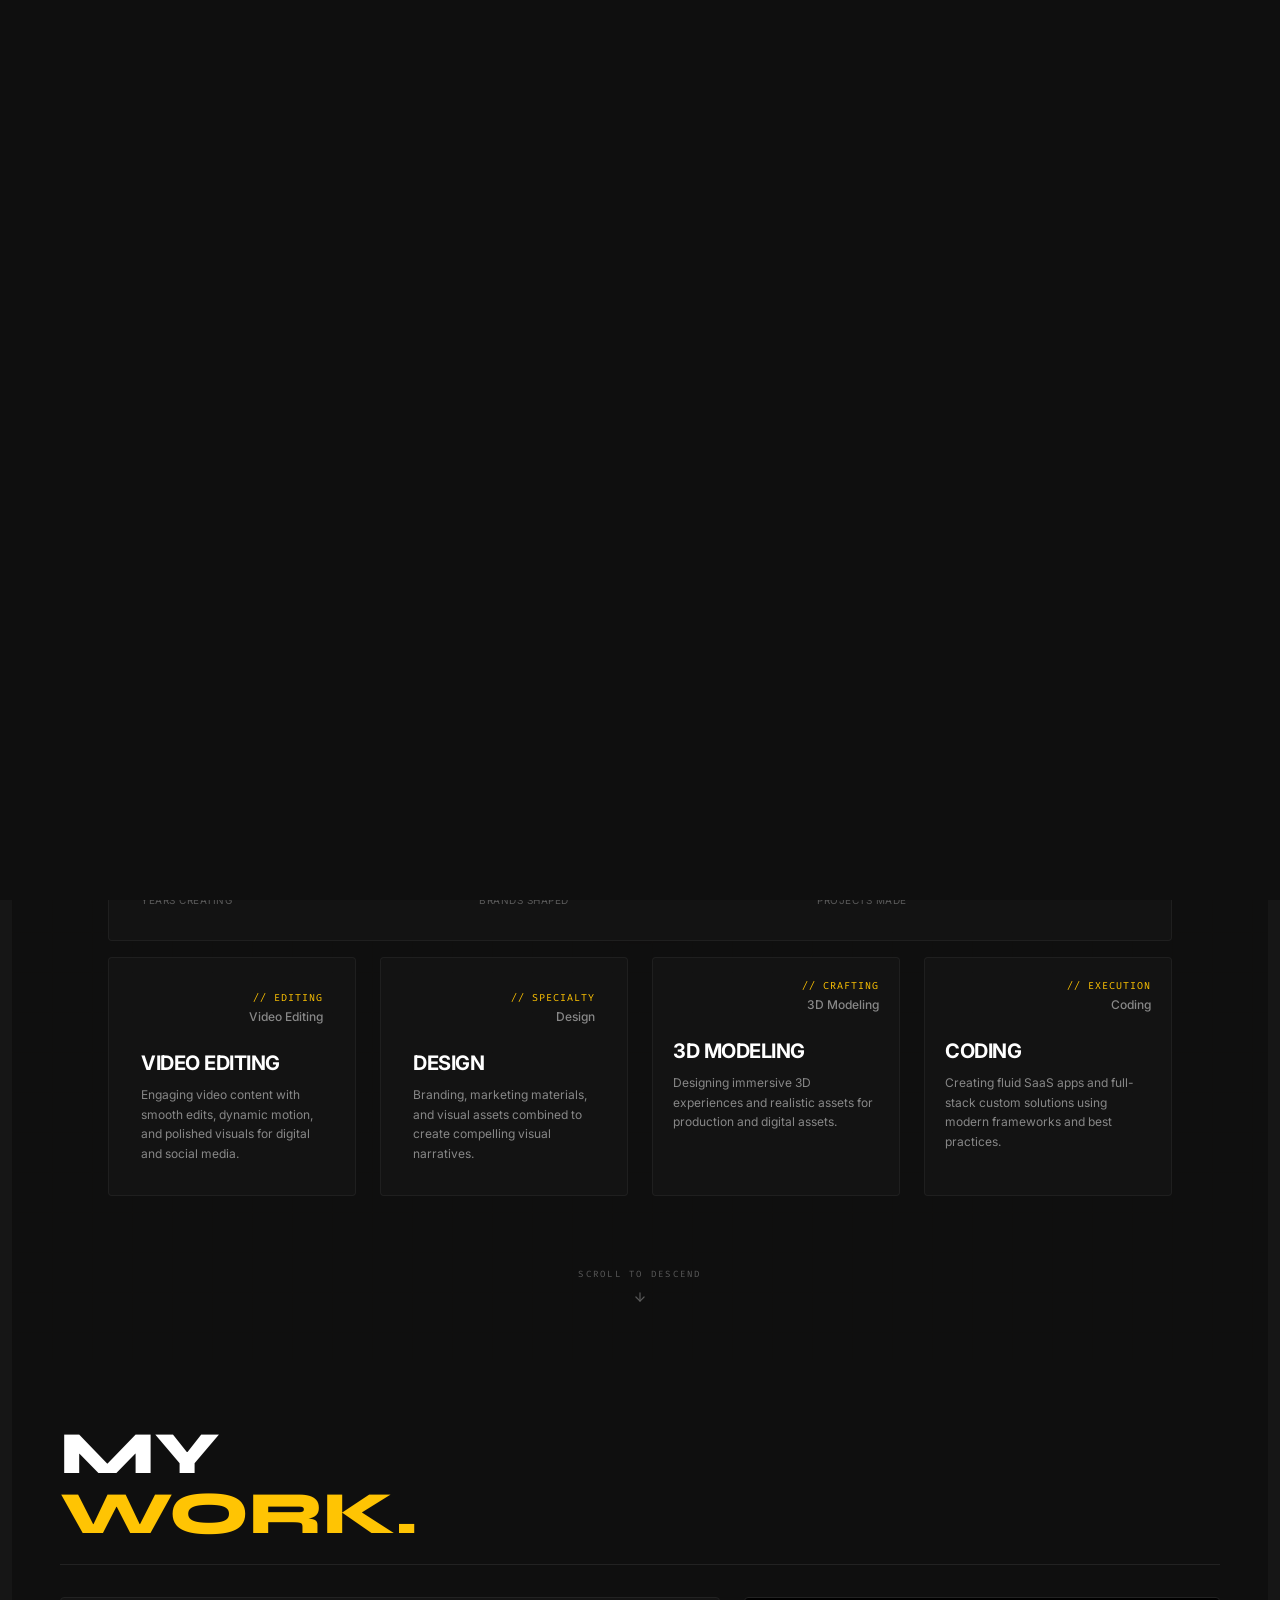
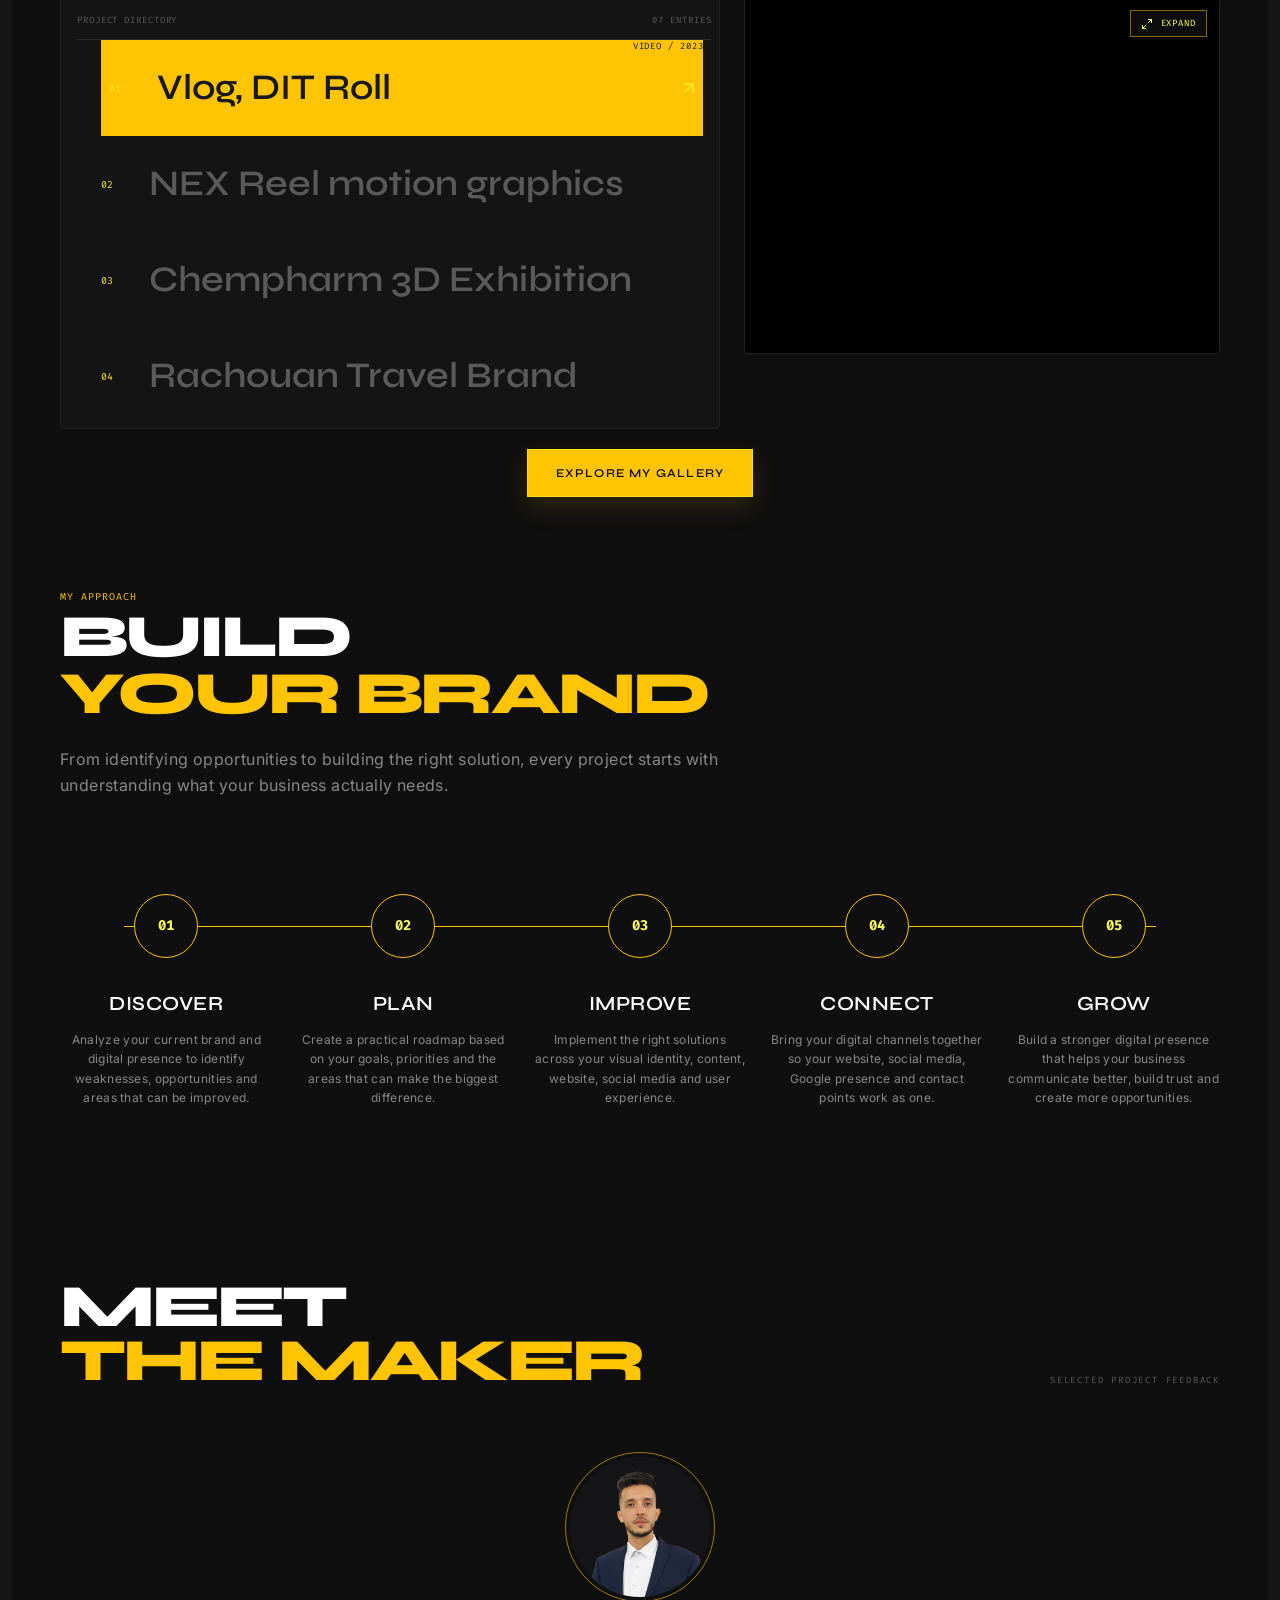
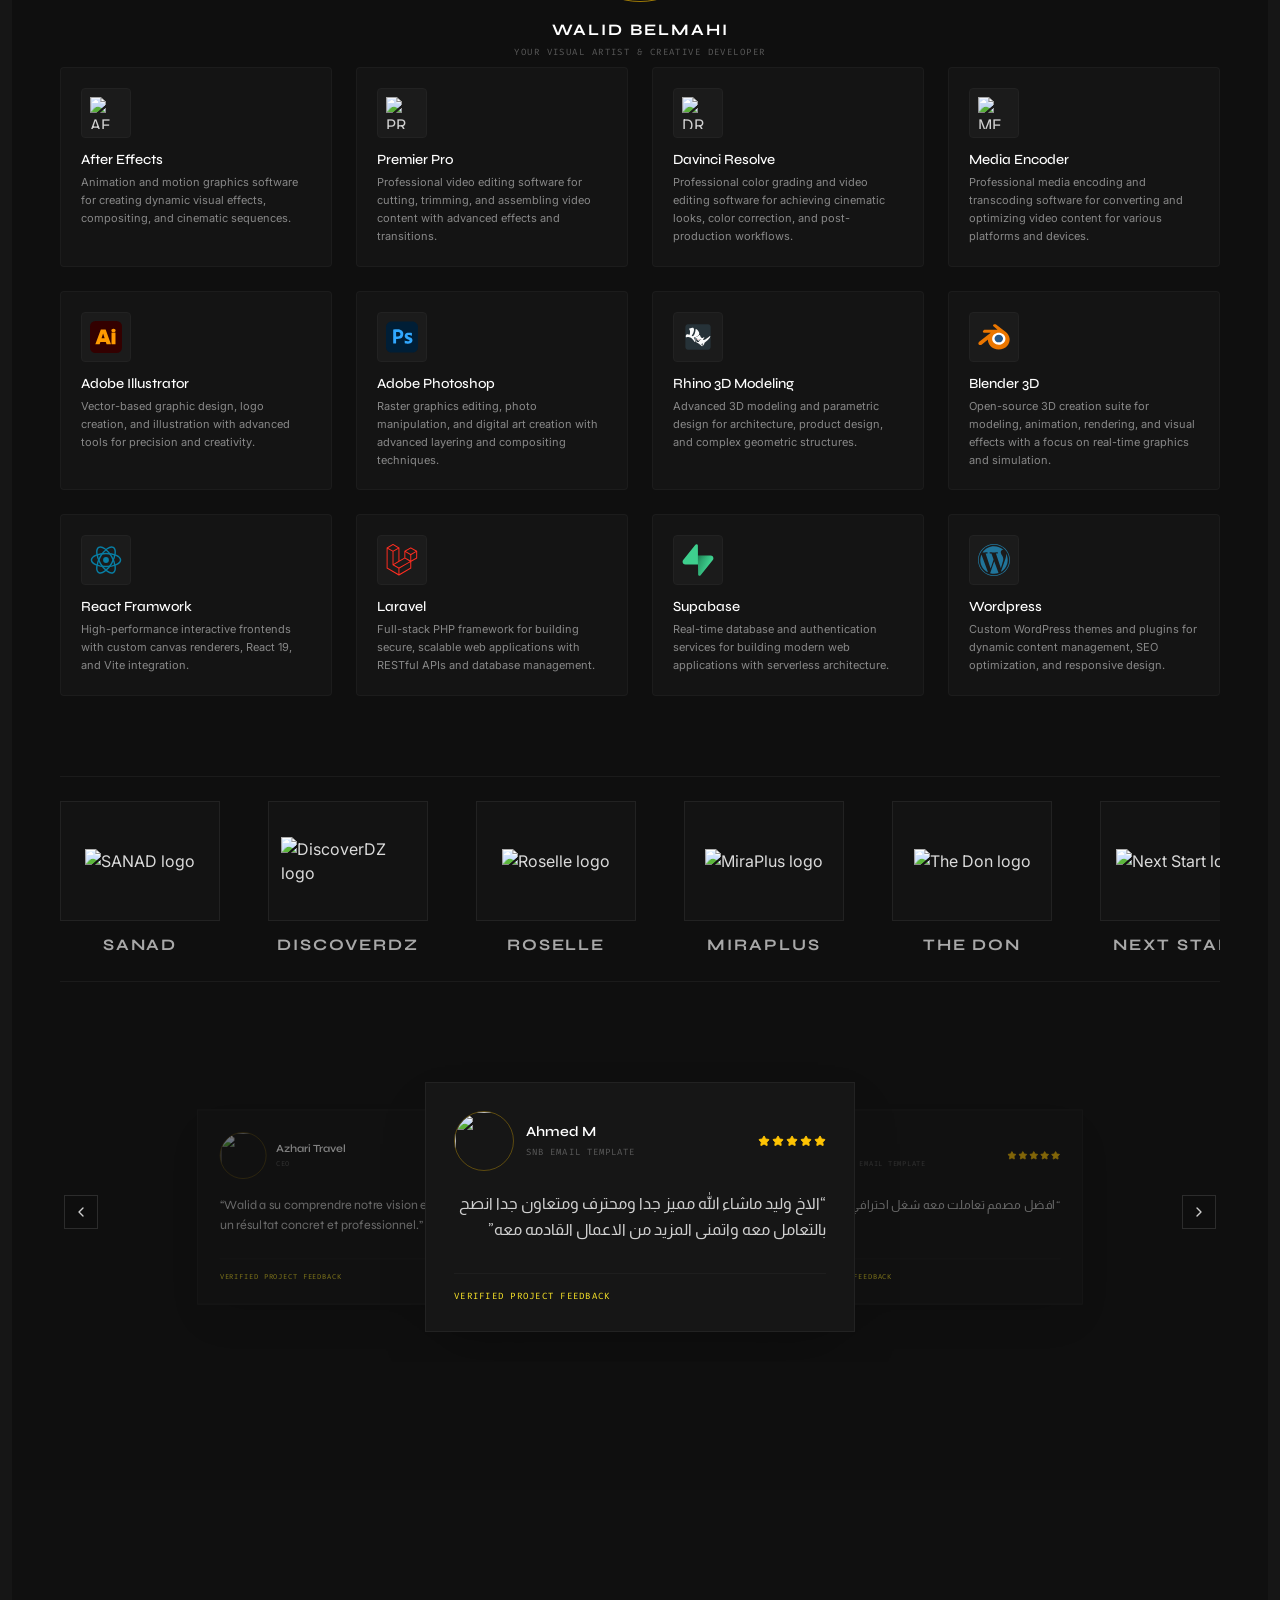
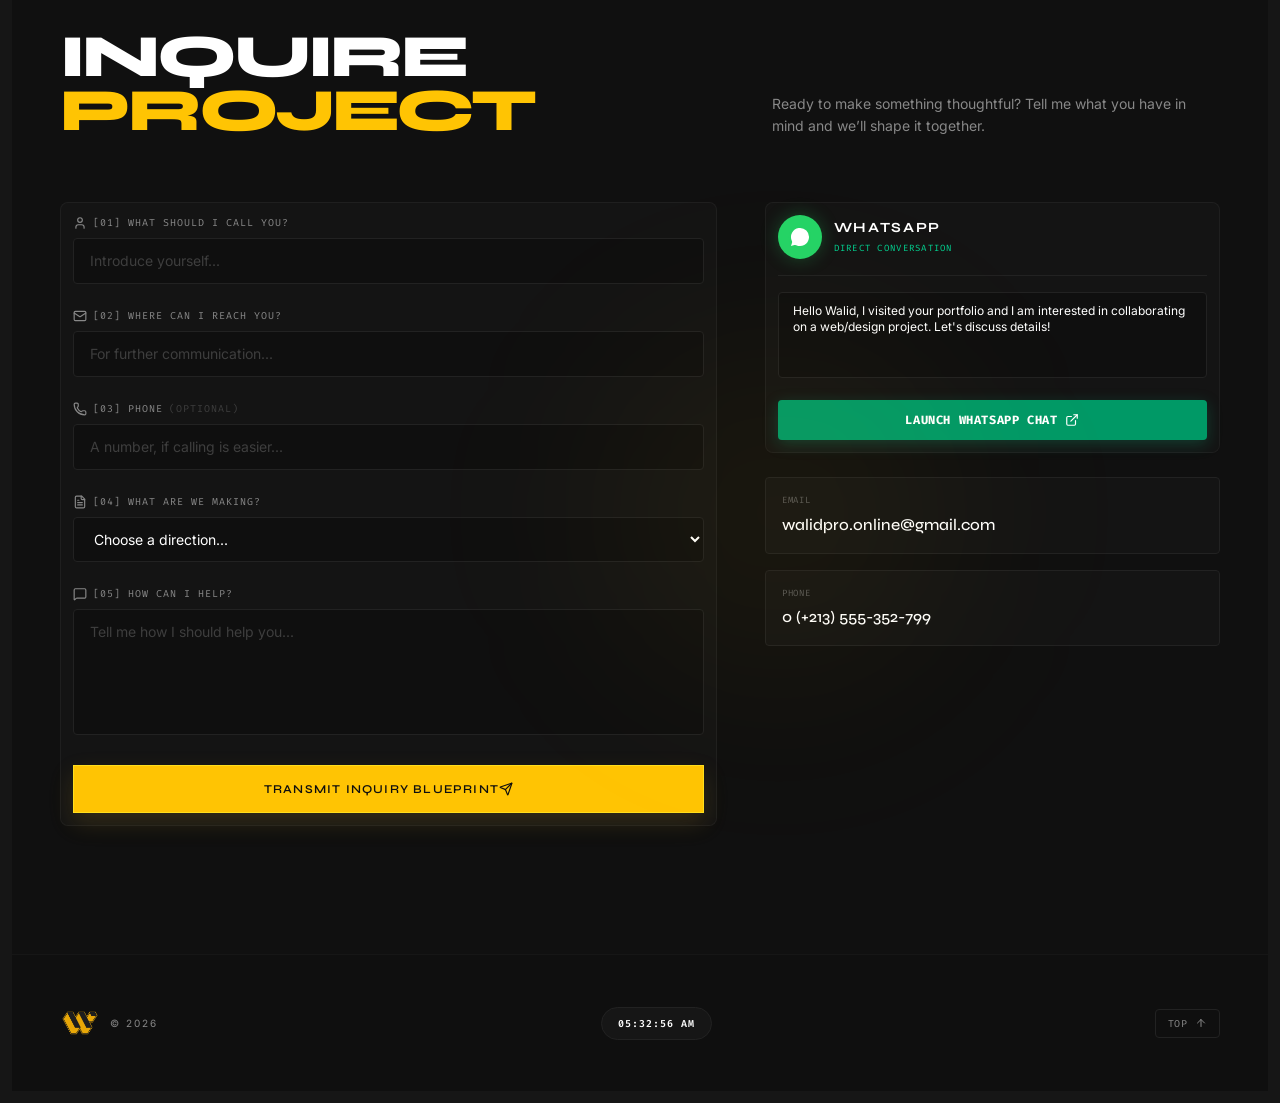
==== commit e9c4ff42: "v3.1.0" ====
--- a/index.html
+++ b/index.html
@@ -208,8 +208,8 @@
     <title>
       Walid Belmahi - Creative Developer & Graphic Designer
     </title>
-    <script type="module" crossorigin src="./assets/index-9AqXcGI5.js"></script>
-    <link rel="stylesheet" crossorigin href="./assets/index-BA8C_r2T.css">
+    <script type="module" crossorigin src="./assets/index-CUIOEiKp.js"></script>
+    <link rel="stylesheet" crossorigin href="./assets/index-Cm993lWh.css">
   </head>
 
   <body>
--- a/assets/index-Cm993lWh.css
+++ b/assets/index-Cm993lWh.css
@@ -0,0 +1 @@
+@import"https://fonts.googleapis.com/css2?family=Space+Grotesk:wght@300;400;500;600;700&family=Outfit:wght@300;400;500;600;700;800&family=Inter:wght@300;400;500;600;700&family=Fira+Code:wght@400;500;600&family=Syne:wght@700;800&family=Oswald:wght@600;700&display=swap";@import"https://fonts.googleapis.com/css2?family=DM+Serif+Display&family=DM+Serif+Text:ital@0;1&family=Public+Sans:ital,wght@0,300;0,400;0,500;0,600;0,700;1,300;1,400;1,500;1,600;1,700&display=swap";@import"https://fonts.googleapis.com/css2?family=Almarai:wght@300;400;700;800&display=swap";/*! tailwindcss v4.3.2 | MIT License | https://tailwindcss.com */@layer properties{@supports (((-webkit-hyphens:none)) and (not (margin-trim:inline))) or ((-moz-orient:inline) and (not (color:rgb(from red r g b)))){*,:before,:after,::backdrop{--tw-translate-x:0;--tw-translate-y:0;--tw-translate-z:0;--tw-scale-x:1;--tw-scale-y:1;--tw-scale-z:1;--tw-rotate-x:initial;--tw-rotate-y:initial;--tw-rotate-z:initial;--tw-skew-x:initial;--tw-skew-y:initial;--tw-pan-x:initial;--tw-pan-y:initial;--tw-pinch-zoom:initial;--tw-scroll-snap-strictness:proximity;--tw-scrollbar-thumb:#0000;--tw-scrollbar-track:#0000;--tw-space-y-reverse:0;--tw-border-style:solid;--tw-gradient-position:initial;--tw-gradient-from:#0000;--tw-gradient-via:#0000;--tw-gradient-to:#0000;--tw-gradient-stops:initial;--tw-gradient-via-stops:initial;--tw-gradient-from-position:0%;--tw-gradient-via-position:50%;--tw-gradient-to-position:100%;--tw-leading:initial;--tw-font-weight:initial;--tw-tracking:initial;--tw-shadow:0 0 #0000;--tw-shadow-color:initial;--tw-shadow-alpha:100%;--tw-inset-shadow:0 0 #0000;--tw-inset-shadow-color:initial;--tw-inset-shadow-alpha:100%;--tw-ring-color:initial;--tw-ring-shadow:0 0 #0000;--tw-inset-ring-color:initial;--tw-inset-ring-shadow:0 0 #0000;--tw-ring-inset:initial;--tw-ring-offset-width:0px;--tw-ring-offset-color:#fff;--tw-ring-offset-shadow:0 0 #0000;--tw-blur:initial;--tw-brightness:initial;--tw-contrast:initial;--tw-grayscale:initial;--tw-hue-rotate:initial;--tw-invert:initial;--tw-opacity:initial;--tw-saturate:initial;--tw-sepia:initial;--tw-drop-shadow:initial;--tw-drop-shadow-color:initial;--tw-drop-shadow-alpha:100%;--tw-drop-shadow-size:initial;--tw-backdrop-blur:initial;--tw-backdrop-brightness:initial;--tw-backdrop-contrast:initial;--tw-backdrop-grayscale:initial;--tw-backdrop-hue-rotate:initial;--tw-backdrop-invert:initial;--tw-backdrop-opacity:initial;--tw-backdrop-saturate:initial;--tw-backdrop-sepia:initial;--tw-duration:initial;--tw-ease:initial}}}@layer theme{:root,:host{--font-sans:"Inter", ui-sans-serif, system-ui, sans-serif;--font-mono:"Fira Code", monospace;--color-red-200:oklch(88.5% .062 18.334);--color-red-300:oklch(80.8% .114 19.571);--color-red-400:oklch(70.4% .191 22.216);--color-red-500:oklch(63.7% .237 25.331);--color-amber-500:oklch(76.9% .188 70.08);--color-emerald-300:oklch(84.5% .143 164.978);--color-emerald-400:oklch(76.5% .177 163.223);--color-emerald-500:oklch(69.6% .17 162.48);--color-emerald-600:oklch(59.6% .145 163.225);--color-rose-400:oklch(71.2% .194 13.428);--color-black:#000;--color-white:#fff;--spacing:.25rem;--container-xs:20rem;--container-sm:24rem;--container-md:28rem;--container-lg:32rem;--container-xl:36rem;--container-2xl:42rem;--container-3xl:48rem;--container-4xl:56rem;--container-6xl:72rem;--container-7xl:80rem;--text-xs:.75rem;--text-xs--line-height:calc(1 / .75);--text-sm:.875rem;--text-sm--line-height:calc(1.25 / .875);--text-base:1rem;--text-base--line-height: 1.5 ;--text-lg:1.125rem;--text-lg--line-height:calc(1.75 / 1.125);--text-xl:1.25rem;--text-xl--line-height:calc(1.75 / 1.25);--text-2xl:1.5rem;--text-2xl--line-height:calc(2 / 1.5);--text-3xl:1.875rem;--text-3xl--line-height: 1.2 ;--text-4xl:2.25rem;--text-4xl--line-height:calc(2.5 / 2.25);--text-5xl:3rem;--text-5xl--line-height:1;--text-6xl:3.75rem;--text-6xl--line-height:1;--text-7xl:4.5rem;--text-7xl--line-height:1;--text-8xl:6rem;--text-8xl--line-height:1;--font-weight-medium:500;--font-weight-semibold:600;--font-weight-bold:700;--font-weight-extrabold:800;--font-weight-black:900;--tracking-tighter:-.05em;--tracking-tight:-.025em;--tracking-wide:.025em;--tracking-wider:.05em;--tracking-widest:.1em;--leading-tight:1.25;--leading-snug:1.375;--leading-normal:1.5;--leading-relaxed:1.625;--leading-loose:2;--radius-sm:.25rem;--radius-lg:.5rem;--radius-xl:.75rem;--radius-2xl:1rem;--radius-3xl:1.5rem;--ease-out:cubic-bezier(0, 0, .2, 1);--ease-in-out:cubic-bezier(.4, 0, .2, 1);--animate-spin:spin 1s linear infinite;--animate-ping:ping 1s cubic-bezier(0, 0, .2, 1) infinite;--animate-pulse:pulse 2s cubic-bezier(.4, 0, .6, 1) infinite;--animate-bounce:bounce 1s infinite;--blur-sm:8px;--blur-md:12px;--blur-xl:24px;--blur-3xl:64px;--aspect-video:16 / 9;--default-transition-duration:.15s;--default-transition-timing-function:cubic-bezier(.4, 0, .2, 1);--default-font-family:var(--font-sans);--default-mono-font-family:var(--font-mono);--font-display:"Syne", "Space Grotesk", sans-serif;--font-arabic:"Almarai", "Tahoma", sans-serif;--color-gold-200:var(--custom-gold-200,#e8d99c);--color-gold-300:var(--custom-gold-300,#d6bc5b);--color-gold-400:var(--custom-gold-400,#c5a12d);--color-gold-500:var(--custom-gold-500,#d4af37);--color-gold-600:var(--custom-gold-600,#8f6717);--color-gold-950:var(--custom-gold-950,#291a0a);--color-charcoal-950:#0f0f0f;--color-charcoal-900:#161616;--color-charcoal-800:#222;--color-charcoal-700:#2c2c2c;--color-charcoal-600:#3e3e3e;--color-charcoal-500:#5a5a5a;--color-charcoal-400:#888;--color-charcoal-300:#d0d0d0}}@layer base{*,:after,:before,::backdrop{box-sizing:border-box;border:0 solid;margin:0;padding:0}::file-selector-button{box-sizing:border-box;border:0 solid;margin:0;padding:0}html,:host{-webkit-text-size-adjust:100%;-moz-tab-size:4;tab-size:4;line-height:1.5;font-family:var(--default-font-family,ui-sans-serif, system-ui, sans-serif, "Apple Color Emoji", "Segoe UI Emoji", "Segoe UI Symbol", "Noto Color Emoji");font-feature-settings:var(--default-font-feature-settings,normal);font-variation-settings:var(--default-font-variation-settings,normal);-webkit-tap-highlight-color:transparent}hr{height:0;color:inherit;border-top-width:1px}abbr:where([title]){-webkit-text-decoration:underline dotted;text-decoration:underline dotted}h1,h2,h3,h4,h5,h6{font-size:inherit;font-weight:inherit}a{color:inherit;-webkit-text-decoration:inherit;text-decoration:inherit}b,strong{font-weight:bolder}code,kbd,samp,pre{font-family:var(--default-mono-font-family,ui-monospace, SFMono-Regular, Menlo, Monaco, Consolas, "Liberation Mono", "Courier New", monospace);font-feature-settings:var(--default-mono-font-feature-settings,normal);font-variation-settings:var(--default-mono-font-variation-settings,normal);font-size:1em}small{font-size:80%}sub,sup{vertical-align:baseline;font-size:75%;line-height:0;position:relative}sub{bottom:-.25em}sup{top:-.5em}table{text-indent:0;border-color:inherit;border-collapse:collapse}:-moz-focusring{outline:auto}progress{vertical-align:baseline}summary{display:list-item}ol,ul,menu{list-style:none}img,svg,video,canvas,audio,iframe,embed,object{vertical-align:middle;display:block}img,video{max-width:100%;height:auto}button,input,select,optgroup,textarea{font:inherit;font-feature-settings:inherit;font-variation-settings:inherit;letter-spacing:inherit;color:inherit;opacity:1;background-color:#0000;border-radius:0}::file-selector-button{font:inherit;font-feature-settings:inherit;font-variation-settings:inherit;letter-spacing:inherit;color:inherit;opacity:1;background-color:#0000;border-radius:0}:where(select:is([multiple],[size])) optgroup{font-weight:bolder}:where(select:is([multiple],[size])) optgroup option{padding-inline-start:20px}::file-selector-button{margin-inline-end:4px}::placeholder{opacity:1}@supports (not ((-webkit-appearance:-apple-pay-button))) or (contain-intrinsic-size:1px){::placeholder{color:currentColor}@supports (color:color-mix(in lab,red,red)){::placeholder{color:color-mix(in oklab,currentcolor 50%,transparent)}}}textarea{resize:vertical}::-webkit-search-decoration{-webkit-appearance:none}::-webkit-date-and-time-value{min-height:1lh;text-align:inherit}::-webkit-datetime-edit{display:inline-flex}::-webkit-datetime-edit-fields-wrapper{padding:0}::-webkit-datetime-edit{padding-block:0}::-webkit-datetime-edit-year-field{padding-block:0}::-webkit-datetime-edit-month-field{padding-block:0}::-webkit-datetime-edit-day-field{padding-block:0}::-webkit-datetime-edit-hour-field{padding-block:0}::-webkit-datetime-edit-minute-field{padding-block:0}::-webkit-datetime-edit-second-field{padding-block:0}::-webkit-datetime-edit-millisecond-field{padding-block:0}::-webkit-datetime-edit-meridiem-field{padding-block:0}::-webkit-calendar-picker-indicator{line-height:1}:-moz-ui-invalid{box-shadow:none}button,input:where([type=button],[type=reset],[type=submit]){-webkit-appearance:button;-moz-appearance:button;appearance:button}::file-selector-button{-webkit-appearance:button;-moz-appearance:button;appearance:button}::-webkit-inner-spin-button{height:auto}::-webkit-outer-spin-button{height:auto}[hidden]:where(:not([hidden=until-found])){display:none!important}html{scroll-behavior:smooth;background-color:var(--color-charcoal-950);color:var(--color-charcoal-300);overflow-x:hidden}body{font-family:var(--font-sans);border:12px solid var(--color-charcoal-900);min-height:100vh}html:lang(ar),html[dir=rtl],html:lang(ar) body,html[dir=rtl] body,.font-arabic{font-family:var(--font-arabic)}::-webkit-scrollbar{width:8px;height:8px}::-webkit-scrollbar-track{background:var(--color-charcoal-950)}::-webkit-scrollbar-thumb{background:var(--color-charcoal-800);border:2px solid var(--color-charcoal-950);border-radius:4px}::-webkit-scrollbar-thumb:hover{background:var(--color-gold-500)}.text-gradient-gold{-webkit-text-fill-color:transparent;background:linear-gradient(135deg,#fff 10%,#e8d99c 50%,#c5a12d);-webkit-background-clip:text;background-clip:text}.text-gradient-gold-pure{-webkit-text-fill-color:transparent;background:linear-gradient(135deg,#f4edd0,#d6bc5b,#af851f);-webkit-background-clip:text;background-clip:text}.border-gradient-gold{border-image:linear-gradient(90deg,#af851f,#d6bc5b,#4c3313) 1}}@layer components;@layer utilities{.pointer-events-auto{pointer-events:auto}.pointer-events-none{pointer-events:none}.\!absolute{position:absolute!important}.absolute{position:absolute}.fixed{position:fixed}.relative{position:relative}.static{position:static}.-inset-0\.5{inset:calc(var(--spacing) * -.5)}.inset-0{top:0;right:0;bottom:0;left:0}.inset-x-0{inset-inline:0}.inset-y-0{inset-block:0}.end-0{inset-inline-end:calc(var(--spacing) * 0)}.top-0{top:0}.top-1{top:var(--spacing)}.top-1\/2{top:50%}.top-1\/3{top:33.3333%}.top-3{top:calc(var(--spacing) * 3)}.top-4{top:calc(var(--spacing) * 4)}.top-5{top:calc(var(--spacing) * 5)}.top-8{top:calc(var(--spacing) * 8)}.top-\[-80\]{top:-80px}.top-\[0\]{top:0}.top-\[60px\]{top:60px}.right-0{right:0}.right-1{right:var(--spacing)}.right-1\/4{right:25%}.right-3{right:calc(var(--spacing) * 3)}.right-4{right:calc(var(--spacing) * 4)}.right-5{right:calc(var(--spacing) * 5)}.right-6{right:calc(var(--spacing) * 6)}.right-15{right:calc(var(--spacing) * 15)}.-bottom-1\.5{bottom:calc(var(--spacing) * -1.5)}.bottom-0{bottom:0}.bottom-1{bottom:var(--spacing)}.bottom-1\/4{bottom:25%}.bottom-3{bottom:calc(var(--spacing) * 3)}.bottom-6{bottom:calc(var(--spacing) * 6)}.bottom-10{bottom:calc(var(--spacing) * 10)}.bottom-18{bottom:calc(var(--spacing) * 18)}.bottom-full{bottom:100%}.left-0{left:0}.left-1{left:var(--spacing)}.left-1\/2{left:50%}.left-1\/4{left:25%}.left-3{left:calc(var(--spacing) * 3)}.left-15{left:calc(var(--spacing) * 15)}.left-\[1\.15rem\]{left:1.15rem}.isolate{isolation:isolate}.z-0{z-index:0}.z-10{z-index:10}.z-20{z-index:20}.z-30{z-index:30}.z-40{z-index:40}.z-45{z-index:45}.z-50{z-index:50}.z-5999999999000{z-index:2147483647}.z-\[-1\]{z-index:-1}.z-\[1\]{z-index:1}.z-\[9999\]{z-index:9999}.z-\[99998\]{z-index:99998}.z-\[99999\]{z-index:99999}.z-\[999999999\]{z-index:999999999}.order-1{order:1}.order-2{order:2}.container{width:100%}@media(min-width:40rem){.container{max-width:40rem}}@media(min-width:48rem){.container{max-width:48rem}}@media(min-width:64rem){.container{max-width:64rem}}@media(min-width:80rem){.container{max-width:80rem}}@media(min-width:96rem){.container{max-width:96rem}}.-mx-6{margin-inline:calc(var(--spacing) * -6)}.mx-auto{margin-inline:auto}.my-1\.5{margin-block:calc(var(--spacing) * 1.5)}.my-2{margin-block:calc(var(--spacing) * 2)}.my-3{margin-block:calc(var(--spacing) * 3)}.my-4{margin-block:calc(var(--spacing) * 4)}.my-6{margin-block:calc(var(--spacing) * 6)}.my-8{margin-block:calc(var(--spacing) * 8)}.mt-0\.5{margin-top:calc(var(--spacing) * .5)}.mt-1{margin-top:var(--spacing)}.mt-1\.5{margin-top:calc(var(--spacing) * 1.5)}.mt-2{margin-top:calc(var(--spacing) * 2)}.mt-2\.5{margin-top:calc(var(--spacing) * 2.5)}.mt-3{margin-top:calc(var(--spacing) * 3)}.mt-4{margin-top:calc(var(--spacing) * 4)}.mt-5{margin-top:calc(var(--spacing) * 5)}.mt-6{margin-top:calc(var(--spacing) * 6)}.mt-8{margin-top:calc(var(--spacing) * 8)}.mt-10{margin-top:calc(var(--spacing) * 10)}.mt-12{margin-top:calc(var(--spacing) * 12)}.mt-14{margin-top:calc(var(--spacing) * 14)}.mt-16{margin-top:calc(var(--spacing) * 16)}.mt-20{margin-top:calc(var(--spacing) * 20)}.mt-auto{margin-top:auto}.mr-1{margin-right:var(--spacing)}.mb-0\.5{margin-bottom:calc(var(--spacing) * .5)}.mb-1{margin-bottom:var(--spacing)}.mb-1\.5{margin-bottom:calc(var(--spacing) * 1.5)}.mb-2{margin-bottom:calc(var(--spacing) * 2)}.mb-3{margin-bottom:calc(var(--spacing) * 3)}.mb-4{margin-bottom:calc(var(--spacing) * 4)}.mb-5{margin-bottom:calc(var(--spacing) * 5)}.mb-6{margin-bottom:calc(var(--spacing) * 6)}.mb-8{margin-bottom:calc(var(--spacing) * 8)}.mb-10{margin-bottom:calc(var(--spacing) * 10)}.mb-12{margin-bottom:calc(var(--spacing) * 12)}.mb-16{margin-bottom:calc(var(--spacing) * 16)}.line-clamp-1{-webkit-line-clamp:1;-webkit-box-orient:vertical;display:-webkit-box;overflow:hidden}.line-clamp-2{-webkit-line-clamp:2;-webkit-box-orient:vertical;display:-webkit-box;overflow:hidden}.line-clamp-3{-webkit-line-clamp:3;-webkit-box-orient:vertical;display:-webkit-box;overflow:hidden}.\!hidden{display:none!important}.block{display:block}.flex{display:flex}.grid{display:grid}.hidden{display:none}.inline{display:inline}.inline-block{display:inline-block}.inline-flex{display:inline-flex}.table{display:table}.aspect-\[4\/3\]{aspect-ratio:4/3}.aspect-\[16\/9\]{aspect-ratio:16/9}.aspect-square{aspect-ratio:1}.aspect-video{aspect-ratio:var(--aspect-video)}.h-1\.5{height:calc(var(--spacing) * 1.5)}.h-2{height:calc(var(--spacing) * 2)}.h-2\.5{height:calc(var(--spacing) * 2.5)}.h-3{height:calc(var(--spacing) * 3)}.h-3\.5{height:calc(var(--spacing) * 3.5)}.h-4{height:calc(var(--spacing) * 4)}.h-5{height:calc(var(--spacing) * 5)}.h-6{height:calc(var(--spacing) * 6)}.h-7{height:calc(var(--spacing) * 7)}.h-8{height:calc(var(--spacing) * 8)}.h-9{height:calc(var(--spacing) * 9)}.h-10{height:calc(var(--spacing) * 10)}.h-11{height:calc(var(--spacing) * 11)}.h-12{height:calc(var(--spacing) * 12)}.h-14{height:calc(var(--spacing) * 14)}.h-15{height:calc(var(--spacing) * 15)}.h-16{height:calc(var(--spacing) * 16)}.h-20{height:calc(var(--spacing) * 20)}.h-24{height:calc(var(--spacing) * 24)}.h-60{height:calc(var(--spacing) * 60)}.h-108{height:calc(var(--spacing) * 108)}.h-\[1\.5px\]{height:1.5px}.h-\[1px\]{height:1px}.h-\[3px\]{height:3px}.h-\[150px\]{height:150px}.h-\[290px\]{height:290px}.h-\[300px\]{height:300px}.h-\[350px\]{height:350px}.h-\[calc\(100\%-2\.5rem\)\]{height:calc(100% - 2.5rem)}.h-\[calc\(100dvh-24px\)\]{height:calc(100dvh - 24px)}.h-\[calc\(100vh-2rem\)\]{height:calc(100vh - 2rem)}.h-auto{height:auto}.h-full{height:100%}.h-px{height:1px}.max-h-\[50vh\]{max-height:50vh}.max-h-\[88vh\]{max-height:88vh}.max-h-\[90vh\]{max-height:90vh}.max-h-\[92vh\]{max-height:92vh}.max-h-\[350px\]{max-height:350px}.max-h-\[380px\]{max-height:380px}.max-h-\[500px\]{max-height:500px}.max-h-\[min\(62vh\,680px\)\]{max-height:min(62vh,680px)}.max-h-full{max-height:100%}.min-h-0{min-height:0}.min-h-12{min-height:calc(var(--spacing) * 12)}.min-h-\[260px\]{min-height:260px}.min-h-\[300px\]{min-height:300px}.min-h-\[330px\]{min-height:330px}.min-h-full{min-height:100%}.min-h-screen{min-height:100vh}.w-1\.5{width:calc(var(--spacing) * 1.5)}.w-1\/2{width:50%}.w-2\.5{width:calc(var(--spacing) * 2.5)}.w-3{width:calc(var(--spacing) * 3)}.w-3\.5{width:calc(var(--spacing) * 3.5)}.w-4{width:calc(var(--spacing) * 4)}.w-5{width:calc(var(--spacing) * 5)}.w-6{width:calc(var(--spacing) * 6)}.w-7{width:calc(var(--spacing) * 7)}.w-8{width:calc(var(--spacing) * 8)}.w-9{width:calc(var(--spacing) * 9)}.w-10{width:calc(var(--spacing) * 10)}.w-11{width:calc(var(--spacing) * 11)}.w-12{width:calc(var(--spacing) * 12)}.w-14{width:calc(var(--spacing) * 14)}.w-15{width:calc(var(--spacing) * 15)}.w-16{width:calc(var(--spacing) * 16)}.w-24{width:calc(var(--spacing) * 24)}.w-32{width:calc(var(--spacing) * 32)}.w-64{width:calc(var(--spacing) * 64)}.w-80{width:calc(var(--spacing) * 80)}.w-\[1px\]{width:1px}.w-\[84vw\]{width:84vw}.w-\[150px\]{width:150px}.w-\[300px\]{width:300px}.w-\[350px\]{width:350px}.w-\[calc\(100\%-8rem\)\]{width:calc(100% - 8rem)}.w-\[calc\(100vw-2\.5rem\)\]{width:calc(100vw - 2.5rem)}.w-\[calc\(100vw-2rem\)\]{width:calc(100vw - 2rem)}.w-\[min\(60vw\,430px\)\]{width:min(60vw,430px)}.w-auto{width:auto}.w-full{width:100%}.w-px{width:1px}.max-w-2xl{max-width:var(--container-2xl)}.max-w-3xl{max-width:var(--container-3xl)}.max-w-4xl{max-width:var(--container-4xl)}.max-w-6xl{max-width:var(--container-6xl)}.max-w-7xl{max-width:var(--container-7xl)}.max-w-\[340px\]{max-width:340px}.max-w-\[470px\]{max-width:470px}.max-w-\[520px\]{max-width:520px}.max-w-\[1400px\]{max-width:1400px}.max-w-\[1540px\]{max-width:1540px}.max-w-full{max-width:100%}.max-w-lg{max-width:var(--container-lg)}.max-w-md{max-width:var(--container-md)}.max-w-none{max-width:none}.max-w-sm{max-width:var(--container-sm)}.max-w-xl{max-width:var(--container-xl)}.max-w-xs{max-width:var(--container-xs)}.min-w-0{min-width:0}.min-w-28{min-width:calc(var(--spacing) * 28)}.flex-1{flex:1}.flex-none{flex:none}.flex-shrink-0,.shrink-0{flex-shrink:0}.grow{flex-grow:1}.origin-left{transform-origin:0}.origin-right{transform-origin:100%}.origin-top{transform-origin:top}.-translate-x-1\/2{--tw-translate-x: -50% ;translate:var(--tw-translate-x) var(--tw-translate-y)}.translate-x-1{--tw-translate-x:var(--spacing);translate:var(--tw-translate-x) var(--tw-translate-y)}.translate-x-2{--tw-translate-x:calc(var(--spacing) * 2);translate:var(--tw-translate-x) var(--tw-translate-y)}.-translate-y-1\/2{--tw-translate-y: -50% ;translate:var(--tw-translate-x) var(--tw-translate-y)}.translate-y-2{--tw-translate-y:calc(var(--spacing) * 2);translate:var(--tw-translate-x) var(--tw-translate-y)}.scale-98{--tw-scale-x:98%;--tw-scale-y:98%;--tw-scale-z:98%;scale:var(--tw-scale-x) var(--tw-scale-y)}.scale-105{--tw-scale-x:105%;--tw-scale-y:105%;--tw-scale-z:105%;scale:var(--tw-scale-x) var(--tw-scale-y)}.scale-110{--tw-scale-x:110%;--tw-scale-y:110%;--tw-scale-z:110%;scale:var(--tw-scale-x) var(--tw-scale-y)}.transform{transform:var(--tw-rotate-x,) var(--tw-rotate-y,) var(--tw-rotate-z,) var(--tw-skew-x,) var(--tw-skew-y,)}.animate-bounce{animation:var(--animate-bounce)}.animate-ping{animation:var(--animate-ping)}.animate-pulse{animation:var(--animate-pulse)}.animate-spin{animation:var(--animate-spin)}.cursor-crosshair{cursor:crosshair}.cursor-grab{cursor:grab}.cursor-pointer{cursor:pointer}.cursor-zoom-in{cursor:zoom-in}.cursor-zoom-out{cursor:zoom-out}.touch-pan-y{--tw-pan-y:pan-y;touch-action:var(--tw-pan-x,) var(--tw-pan-y,) var(--tw-pinch-zoom,)}.resize{resize:both}.resize-none{resize:none}.snap-x{scroll-snap-type:x var(--tw-scroll-snap-strictness)}.snap-mandatory{--tw-scroll-snap-strictness:mandatory}.snap-center{scroll-snap-align:center}.snap-always{scroll-snap-stop:always}.scroll-ml-0{scroll-margin-left:0}.scrollbar-thin{scrollbar-width:thin}.scrollbar-thumb-charcoal-800{--tw-scrollbar-thumb:var(--color-charcoal-800);scrollbar-color:var(--tw-scrollbar-thumb) var(--tw-scrollbar-track)}.list-decimal{list-style-type:decimal}.list-disc{list-style-type:disc}.grid-cols-1{grid-template-columns:repeat(1,minmax(0,1fr))}.grid-cols-2{grid-template-columns:repeat(2,minmax(0,1fr))}.grid-cols-3{grid-template-columns:repeat(3,minmax(0,1fr))}.grid-cols-\[2\.5rem_1fr\]{grid-template-columns:2.5rem 1fr}.grid-rows-\[auto_minmax\(0\,1fr\)\]{grid-template-rows:auto minmax(0,1fr)}.flex-col{flex-direction:column}.flex-row{flex-direction:row}.flex-wrap{flex-wrap:wrap}.items-baseline{align-items:baseline}.items-center{align-items:center}.items-end{align-items:flex-end}.items-start{align-items:flex-start}.items-stretch{align-items:stretch}.justify-between{justify-content:space-between}.justify-center{justify-content:center}.justify-end{justify-content:flex-end}.gap-0{gap:0}.gap-0\.5{gap:calc(var(--spacing) * .5)}.gap-1{gap:var(--spacing)}.gap-1\.5{gap:calc(var(--spacing) * 1.5)}.gap-2{gap:calc(var(--spacing) * 2)}.gap-2\.5{gap:calc(var(--spacing) * 2.5)}.gap-3{gap:calc(var(--spacing) * 3)}.gap-4{gap:calc(var(--spacing) * 4)}.gap-5{gap:calc(var(--spacing) * 5)}.gap-6{gap:calc(var(--spacing) * 6)}.gap-8{gap:calc(var(--spacing) * 8)}.gap-10{gap:calc(var(--spacing) * 10)}.gap-12{gap:calc(var(--spacing) * 12)}:where(.space-y-1>:not(:last-child)){--tw-space-y-reverse:0;margin-block-start:calc(var(--spacing) * var(--tw-space-y-reverse));margin-block-end:calc(var(--spacing) * calc(1 - var(--tw-space-y-reverse)))}:where(.space-y-1\.5>:not(:last-child)){--tw-space-y-reverse:0;margin-block-start:calc(calc(var(--spacing) * 1.5) * var(--tw-space-y-reverse));margin-block-end:calc(calc(var(--spacing) * 1.5) * calc(1 - var(--tw-space-y-reverse)))}:where(.space-y-2>:not(:last-child)){--tw-space-y-reverse:0;margin-block-start:calc(calc(var(--spacing) * 2) * var(--tw-space-y-reverse));margin-block-end:calc(calc(var(--spacing) * 2) * calc(1 - var(--tw-space-y-reverse)))}:where(.space-y-3>:not(:last-child)){--tw-space-y-reverse:0;margin-block-start:calc(calc(var(--spacing) * 3) * var(--tw-space-y-reverse));margin-block-end:calc(calc(var(--spacing) * 3) * calc(1 - var(--tw-space-y-reverse)))}:where(.space-y-4>:not(:last-child)){--tw-space-y-reverse:0;margin-block-start:calc(calc(var(--spacing) * 4) * var(--tw-space-y-reverse));margin-block-end:calc(calc(var(--spacing) * 4) * calc(1 - var(--tw-space-y-reverse)))}:where(.space-y-5>:not(:last-child)){--tw-space-y-reverse:0;margin-block-start:calc(calc(var(--spacing) * 5) * var(--tw-space-y-reverse));margin-block-end:calc(calc(var(--spacing) * 5) * calc(1 - var(--tw-space-y-reverse)))}:where(.space-y-6>:not(:last-child)){--tw-space-y-reverse:0;margin-block-start:calc(calc(var(--spacing) * 6) * var(--tw-space-y-reverse));margin-block-end:calc(calc(var(--spacing) * 6) * calc(1 - var(--tw-space-y-reverse)))}.gap-x-8{column-gap:calc(var(--spacing) * 8)}.gap-y-6{row-gap:calc(var(--spacing) * 6)}.truncate{text-overflow:ellipsis;white-space:nowrap;overflow:hidden}.overflow-hidden{overflow:hidden}.overflow-x-auto{overflow-x:auto}.overflow-x-hidden{overflow-x:hidden}.overflow-y-auto{overflow-y:auto}.overscroll-contain{overscroll-behavior:contain}.overscroll-x-contain{overscroll-behavior-x:contain}.rounded{border-radius:.25rem}.rounded-2xl{border-radius:var(--radius-2xl)}.rounded-3xl{border-radius:var(--radius-3xl)}.rounded-full{border-radius:3.40282e38px}.rounded-lg{border-radius:var(--radius-lg)}.rounded-sm{border-radius:var(--radius-sm)}.rounded-xl{border-radius:var(--radius-xl)}.rounded-r{border-top-right-radius:.25rem;border-bottom-right-radius:.25rem}.border{border-style:var(--tw-border-style);border-width:1px}.border-0{border-style:var(--tw-border-style);border-width:0}.border-2{border-style:var(--tw-border-style);border-width:2px}.border-y{border-block-style:var(--tw-border-style);border-block-width:1px}.border-t{border-top-style:var(--tw-border-style);border-top-width:1px}.border-r{border-right-style:var(--tw-border-style);border-right-width:1px}.border-b{border-bottom-style:var(--tw-border-style);border-bottom-width:1px}.border-l-2{border-left-style:var(--tw-border-style);border-left-width:2px}.border-charcoal-600{border-color:var(--color-charcoal-600)}.border-charcoal-700{border-color:var(--color-charcoal-700)}.border-charcoal-800{border-color:var(--color-charcoal-800)}.border-charcoal-800\/40{border-color:#2226}@supports (color:color-mix(in lab,red,red)){.border-charcoal-800\/40{border-color:color-mix(in oklab,var(--color-charcoal-800) 40%,transparent)}}.border-charcoal-800\/50{border-color:#22222280}@supports (color:color-mix(in lab,red,red)){.border-charcoal-800\/50{border-color:color-mix(in oklab,var(--color-charcoal-800) 50%,transparent)}}.border-charcoal-800\/60{border-color:#2229}@supports (color:color-mix(in lab,red,red)){.border-charcoal-800\/60{border-color:color-mix(in oklab,var(--color-charcoal-800) 60%,transparent)}}.border-charcoal-800\/70{border-color:#222222b3}@supports (color:color-mix(in lab,red,red)){.border-charcoal-800\/70{border-color:color-mix(in oklab,var(--color-charcoal-800) 70%,transparent)}}.border-charcoal-800\/80{border-color:#222c}@supports (color:color-mix(in lab,red,red)){.border-charcoal-800\/80{border-color:color-mix(in oklab,var(--color-charcoal-800) 80%,transparent)}}.border-charcoal-800\/85{border-color:#222222d9}@supports (color:color-mix(in lab,red,red)){.border-charcoal-800\/85{border-color:color-mix(in oklab,var(--color-charcoal-800) 85%,transparent)}}.border-charcoal-800\/90{border-color:#222222e6}@supports (color:color-mix(in lab,red,red)){.border-charcoal-800\/90{border-color:color-mix(in oklab,var(--color-charcoal-800) 90%,transparent)}}.border-charcoal-900{border-color:var(--color-charcoal-900)}.border-charcoal-950{border-color:var(--color-charcoal-950)}.border-emerald-500\/50{border-color:#00bb7f80}@supports (color:color-mix(in lab,red,red)){.border-emerald-500\/50{border-color:color-mix(in oklab,var(--color-emerald-500) 50%,transparent)}}.border-gold-400,.border-gold-400\/70{border-color:var(--color-gold-400)}@supports (color:color-mix(in lab,red,red)){.border-gold-400\/70{border-color:color-mix(in oklab,var(--color-gold-400) 70%,transparent)}}.border-gold-500,.border-gold-500\/20{border-color:var(--color-gold-500)}@supports (color:color-mix(in lab,red,red)){.border-gold-500\/20{border-color:color-mix(in oklab,var(--color-gold-500) 20%,transparent)}}.border-gold-500\/25{border-color:var(--color-gold-500)}@supports (color:color-mix(in lab,red,red)){.border-gold-500\/25{border-color:color-mix(in oklab,var(--color-gold-500) 25%,transparent)}}.border-gold-500\/30{border-color:var(--color-gold-500)}@supports (color:color-mix(in lab,red,red)){.border-gold-500\/30{border-color:color-mix(in oklab,var(--color-gold-500) 30%,transparent)}}.border-gold-500\/40{border-color:var(--color-gold-500)}@supports (color:color-mix(in lab,red,red)){.border-gold-500\/40{border-color:color-mix(in oklab,var(--color-gold-500) 40%,transparent)}}.border-gold-500\/50{border-color:var(--color-gold-500)}@supports (color:color-mix(in lab,red,red)){.border-gold-500\/50{border-color:color-mix(in oklab,var(--color-gold-500) 50%,transparent)}}.border-gold-500\/60{border-color:var(--color-gold-500)}@supports (color:color-mix(in lab,red,red)){.border-gold-500\/60{border-color:color-mix(in oklab,var(--color-gold-500) 60%,transparent)}}.border-gold-500\/70{border-color:var(--color-gold-500)}@supports (color:color-mix(in lab,red,red)){.border-gold-500\/70{border-color:color-mix(in oklab,var(--color-gold-500) 70%,transparent)}}.border-red-500\/30{border-color:#fb2c364d}@supports (color:color-mix(in lab,red,red)){.border-red-500\/30{border-color:color-mix(in oklab,var(--color-red-500) 30%,transparent)}}.border-red-500\/40{border-color:#fb2c3666}@supports (color:color-mix(in lab,red,red)){.border-red-500\/40{border-color:color-mix(in oklab,var(--color-red-500) 40%,transparent)}}.border-red-500\/50{border-color:#fb2c3680}@supports (color:color-mix(in lab,red,red)){.border-red-500\/50{border-color:color-mix(in oklab,var(--color-red-500) 50%,transparent)}}.border-red-500\/60{border-color:#fb2c3699}@supports (color:color-mix(in lab,red,red)){.border-red-500\/60{border-color:color-mix(in oklab,var(--color-red-500) 60%,transparent)}}.border-white{border-color:var(--color-white)}.border-white\/10{border-color:#ffffff1a}@supports (color:color-mix(in lab,red,red)){.border-white\/10{border-color:color-mix(in oklab,var(--color-white) 10%,transparent)}}.border-white\/30{border-color:#ffffff4d}@supports (color:color-mix(in lab,red,red)){.border-white\/30{border-color:color-mix(in oklab,var(--color-white) 30%,transparent)}}.border-t-transparent{border-top-color:#0000}.\!bg-\[transparent\]{background-color:#0000!important}.bg-\[\#25D366\]{background-color:#25d366}.bg-\[\#101010\]{background-color:#101010}.bg-amber-500{background-color:var(--color-amber-500)}.bg-black{background-color:var(--color-black)}.bg-black\/30{background-color:#0000004d}@supports (color:color-mix(in lab,red,red)){.bg-black\/30{background-color:color-mix(in oklab,var(--color-black) 30%,transparent)}}.bg-black\/50{background-color:#00000080}@supports (color:color-mix(in lab,red,red)){.bg-black\/50{background-color:color-mix(in oklab,var(--color-black) 50%,transparent)}}.bg-charcoal-500\/10{background-color:#5a5a5a1a}@supports (color:color-mix(in lab,red,red)){.bg-charcoal-500\/10{background-color:color-mix(in oklab,var(--color-charcoal-500) 10%,transparent)}}.bg-charcoal-800{background-color:var(--color-charcoal-800)}.bg-charcoal-900{background-color:var(--color-charcoal-900)}.bg-charcoal-900\/20{background-color:#16161633}@supports (color:color-mix(in lab,red,red)){.bg-charcoal-900\/20{background-color:color-mix(in oklab,var(--color-charcoal-900) 20%,transparent)}}.bg-charcoal-900\/40{background-color:#16161666}@supports (color:color-mix(in lab,red,red)){.bg-charcoal-900\/40{background-color:color-mix(in oklab,var(--color-charcoal-900) 40%,transparent)}}.bg-charcoal-900\/60{background-color:#16161699}@supports (color:color-mix(in lab,red,red)){.bg-charcoal-900\/60{background-color:color-mix(in oklab,var(--color-charcoal-900) 60%,transparent)}}.bg-charcoal-900\/70{background-color:#161616b3}@supports (color:color-mix(in lab,red,red)){.bg-charcoal-900\/70{background-color:color-mix(in oklab,var(--color-charcoal-900) 70%,transparent)}}.bg-charcoal-900\/80{background-color:#161616cc}@supports (color:color-mix(in lab,red,red)){.bg-charcoal-900\/80{background-color:color-mix(in oklab,var(--color-charcoal-900) 80%,transparent)}}.bg-charcoal-900\/90{background-color:#161616e6}@supports (color:color-mix(in lab,red,red)){.bg-charcoal-900\/90{background-color:color-mix(in oklab,var(--color-charcoal-900) 90%,transparent)}}.bg-charcoal-950{background-color:var(--color-charcoal-950)}.bg-charcoal-950\/20{background-color:#0f0f0f33}@supports (color:color-mix(in lab,red,red)){.bg-charcoal-950\/20{background-color:color-mix(in oklab,var(--color-charcoal-950) 20%,transparent)}}.bg-charcoal-950\/40{background-color:#0f0f0f66}@supports (color:color-mix(in lab,red,red)){.bg-charcoal-950\/40{background-color:color-mix(in oklab,var(--color-charcoal-950) 40%,transparent)}}.bg-charcoal-950\/60{background-color:#0f0f0f99}@supports (color:color-mix(in lab,red,red)){.bg-charcoal-950\/60{background-color:color-mix(in oklab,var(--color-charcoal-950) 60%,transparent)}}.bg-charcoal-950\/70{background-color:#0f0f0fb3}@supports (color:color-mix(in lab,red,red)){.bg-charcoal-950\/70{background-color:color-mix(in oklab,var(--color-charcoal-950) 70%,transparent)}}.bg-charcoal-950\/80{background-color:#0f0f0fcc}@supports (color:color-mix(in lab,red,red)){.bg-charcoal-950\/80{background-color:color-mix(in oklab,var(--color-charcoal-950) 80%,transparent)}}.bg-charcoal-950\/90{background-color:#0f0f0fe6}@supports (color:color-mix(in lab,red,red)){.bg-charcoal-950\/90{background-color:color-mix(in oklab,var(--color-charcoal-950) 90%,transparent)}}.bg-charcoal-950\/95{background-color:#0f0f0ff2}@supports (color:color-mix(in lab,red,red)){.bg-charcoal-950\/95{background-color:color-mix(in oklab,var(--color-charcoal-950) 95%,transparent)}}.bg-emerald-400{background-color:var(--color-emerald-400)}.bg-emerald-500{background-color:var(--color-emerald-500)}.bg-emerald-600{background-color:var(--color-emerald-600)}.bg-gold-400,.bg-gold-400\/20{background-color:var(--color-gold-400)}@supports (color:color-mix(in lab,red,red)){.bg-gold-400\/20{background-color:color-mix(in oklab,var(--color-gold-400) 20%,transparent)}}.bg-gold-500,.bg-gold-500\/5{background-color:var(--color-gold-500)}@supports (color:color-mix(in lab,red,red)){.bg-gold-500\/5{background-color:color-mix(in oklab,var(--color-gold-500) 5%,transparent)}}.bg-gold-500\/10{background-color:var(--color-gold-500)}@supports (color:color-mix(in lab,red,red)){.bg-gold-500\/10{background-color:color-mix(in oklab,var(--color-gold-500) 10%,transparent)}}.bg-gold-500\/30{background-color:var(--color-gold-500)}@supports (color:color-mix(in lab,red,red)){.bg-gold-500\/30{background-color:color-mix(in oklab,var(--color-gold-500) 30%,transparent)}}.bg-gold-500\/80{background-color:var(--color-gold-500)}@supports (color:color-mix(in lab,red,red)){.bg-gold-500\/80{background-color:color-mix(in oklab,var(--color-gold-500) 80%,transparent)}}.bg-gold-950\/20{background-color:var(--color-gold-950)}@supports (color:color-mix(in lab,red,red)){.bg-gold-950\/20{background-color:color-mix(in oklab,var(--color-gold-950) 20%,transparent)}}.bg-red-500\/10{background-color:#fb2c361a}@supports (color:color-mix(in lab,red,red)){.bg-red-500\/10{background-color:color-mix(in oklab,var(--color-red-500) 10%,transparent)}}.bg-transparent{background-color:#0000}.bg-gradient-to-b{--tw-gradient-position:to bottom in oklab;background-image:linear-gradient(var(--tw-gradient-stops))}.bg-gradient-to-r{--tw-gradient-position:to right in oklab;background-image:linear-gradient(var(--tw-gradient-stops))}.bg-gradient-to-t{--tw-gradient-position:to top in oklab;background-image:linear-gradient(var(--tw-gradient-stops))}.bg-\[linear-gradient\(rgba\(212\,175\,55\,0\.015\)_1px\,transparent_1px\)\,linear-gradient\(90deg\,rgba\(212\,175\,55\,0\.015\)_1px\,transparent_1px\)\]{background-image:linear-gradient(#d4af3704 1px,#0000 1px),linear-gradient(90deg,#d4af3704 1px,#0000 1px)}.from-black\/80{--tw-gradient-from:#000c}@supports (color:color-mix(in lab,red,red)){.from-black\/80{--tw-gradient-from:color-mix(in oklab, var(--color-black) 80%, transparent)}}.from-black\/80{--tw-gradient-stops:var(--tw-gradient-via-stops,var(--tw-gradient-position), var(--tw-gradient-from) var(--tw-gradient-from-position), var(--tw-gradient-to) var(--tw-gradient-to-position))}.from-gold-400{--tw-gradient-from:var(--color-gold-400);--tw-gradient-stops:var(--tw-gradient-via-stops,var(--tw-gradient-position), var(--tw-gradient-from) var(--tw-gradient-from-position), var(--tw-gradient-to) var(--tw-gradient-to-position))}.from-gold-500{--tw-gradient-from:var(--color-gold-500);--tw-gradient-stops:var(--tw-gradient-via-stops,var(--tw-gradient-position), var(--tw-gradient-from) var(--tw-gradient-from-position), var(--tw-gradient-to) var(--tw-gradient-to-position))}.from-gold-600{--tw-gradient-from:var(--color-gold-600);--tw-gradient-stops:var(--tw-gradient-via-stops,var(--tw-gradient-position), var(--tw-gradient-from) var(--tw-gradient-from-position), var(--tw-gradient-to) var(--tw-gradient-to-position))}.from-transparent{--tw-gradient-from:transparent;--tw-gradient-stops:var(--tw-gradient-via-stops,var(--tw-gradient-position), var(--tw-gradient-from) var(--tw-gradient-from-position), var(--tw-gradient-to) var(--tw-gradient-to-position))}.via-gold-400{--tw-gradient-via:var(--color-gold-400);--tw-gradient-via-stops:var(--tw-gradient-position), var(--tw-gradient-from) var(--tw-gradient-from-position), var(--tw-gradient-via) var(--tw-gradient-via-position), var(--tw-gradient-to) var(--tw-gradient-to-position);--tw-gradient-stops:var(--tw-gradient-via-stops)}.via-transparent{--tw-gradient-via:transparent;--tw-gradient-via-stops:var(--tw-gradient-position), var(--tw-gradient-from) var(--tw-gradient-from-position), var(--tw-gradient-via) var(--tw-gradient-via-position), var(--tw-gradient-to) var(--tw-gradient-to-position);--tw-gradient-stops:var(--tw-gradient-via-stops)}.to-gold-300{--tw-gradient-to:var(--color-gold-300);--tw-gradient-stops:var(--tw-gradient-via-stops,var(--tw-gradient-position), var(--tw-gradient-from) var(--tw-gradient-from-position), var(--tw-gradient-to) var(--tw-gradient-to-position))}.to-gold-400{--tw-gradient-to:var(--color-gold-400);--tw-gradient-stops:var(--tw-gradient-via-stops,var(--tw-gradient-position), var(--tw-gradient-from) var(--tw-gradient-from-position), var(--tw-gradient-to) var(--tw-gradient-to-position))}.to-gold-500\/5{--tw-gradient-to:var(--color-gold-500)}@supports (color:color-mix(in lab,red,red)){.to-gold-500\/5{--tw-gradient-to:color-mix(in oklab, var(--color-gold-500) 5%, transparent)}}.to-gold-500\/5{--tw-gradient-stops:var(--tw-gradient-via-stops,var(--tw-gradient-position), var(--tw-gradient-from) var(--tw-gradient-from-position), var(--tw-gradient-to) var(--tw-gradient-to-position))}.to-gold-600{--tw-gradient-to:var(--color-gold-600);--tw-gradient-stops:var(--tw-gradient-via-stops,var(--tw-gradient-position), var(--tw-gradient-from) var(--tw-gradient-from-position), var(--tw-gradient-to) var(--tw-gradient-to-position))}.to-transparent{--tw-gradient-to:transparent;--tw-gradient-stops:var(--tw-gradient-via-stops,var(--tw-gradient-position), var(--tw-gradient-from) var(--tw-gradient-from-position), var(--tw-gradient-to) var(--tw-gradient-to-position))}.bg-\[size\:40px_40px\]{background-size:40px 40px}.fill-\[\#ffc403\]{fill:#ffc403}.fill-gold-400{fill:var(--color-gold-400)}.fill-white{fill:var(--color-white)}.stroke-\[2\.5\]{stroke-width:2.5px}.stroke-\[2\]{stroke-width:2px}.object-contain{object-fit:contain}.object-cover{object-fit:cover}.object-top{object-position:top}.\!p-0{padding:0!important}.p-0\.5{padding:calc(var(--spacing) * .5)}.p-1{padding:var(--spacing)}.p-1\.5{padding:calc(var(--spacing) * 1.5)}.p-2{padding:calc(var(--spacing) * 2)}.p-2\.5{padding:calc(var(--spacing) * 2.5)}.p-3{padding:calc(var(--spacing) * 3)}.p-4{padding:calc(var(--spacing) * 4)}.p-5{padding:calc(var(--spacing) * 5)}.p-6{padding:calc(var(--spacing) * 6)}.p-8{padding:calc(var(--spacing) * 8)}.px-0{padding-inline:0}.px-1{padding-inline:var(--spacing)}.px-1\.5{padding-inline:calc(var(--spacing) * 1.5)}.px-2{padding-inline:calc(var(--spacing) * 2)}.px-2\.5{padding-inline:calc(var(--spacing) * 2.5)}.px-3{padding-inline:calc(var(--spacing) * 3)}.px-3\.5{padding-inline:calc(var(--spacing) * 3.5)}.px-4{padding-inline:calc(var(--spacing) * 4)}.px-5{padding-inline:calc(var(--spacing) * 5)}.px-6{padding-inline:calc(var(--spacing) * 6)}.px-7{padding-inline:calc(var(--spacing) * 7)}.py-0\.5{padding-block:calc(var(--spacing) * .5)}.py-1{padding-block:var(--spacing)}.py-1\.5{padding-block:calc(var(--spacing) * 1.5)}.py-2{padding-block:calc(var(--spacing) * 2)}.py-2\.5{padding-block:calc(var(--spacing) * 2.5)}.py-3{padding-block:calc(var(--spacing) * 3)}.py-3\.5{padding-block:calc(var(--spacing) * 3.5)}.py-4{padding-block:calc(var(--spacing) * 4)}.py-5{padding-block:calc(var(--spacing) * 5)}.py-6{padding-block:calc(var(--spacing) * 6)}.py-8{padding-block:calc(var(--spacing) * 8)}.py-10{padding-block:calc(var(--spacing) * 10)}.py-12{padding-block:calc(var(--spacing) * 12)}.py-24{padding-block:calc(var(--spacing) * 24)}.pt-1{padding-top:var(--spacing)}.pt-2{padding-top:calc(var(--spacing) * 2)}.pt-3{padding-top:calc(var(--spacing) * 3)}.pt-4{padding-top:calc(var(--spacing) * 4)}.pt-5{padding-top:calc(var(--spacing) * 5)}.pt-6{padding-top:calc(var(--spacing) * 6)}.pt-8{padding-top:calc(var(--spacing) * 8)}.pt-12{padding-top:calc(var(--spacing) * 12)}.pt-14{padding-top:calc(var(--spacing) * 14)}.pt-28{padding-top:calc(var(--spacing) * 28)}.pt-32{padding-top:calc(var(--spacing) * 32)}.pr-2{padding-right:calc(var(--spacing) * 2)}.pb-1{padding-bottom:var(--spacing)}.pb-2{padding-bottom:calc(var(--spacing) * 2)}.pb-3{padding-bottom:calc(var(--spacing) * 3)}.pb-4{padding-bottom:calc(var(--spacing) * 4)}.pb-5{padding-bottom:calc(var(--spacing) * 5)}.pb-6{padding-bottom:calc(var(--spacing) * 6)}.pb-10{padding-bottom:calc(var(--spacing) * 10)}.pb-16{padding-bottom:calc(var(--spacing) * 16)}.pb-20{padding-bottom:calc(var(--spacing) * 20)}.pb-24{padding-bottom:calc(var(--spacing) * 24)}.pl-0{padding-left:0}.pl-2{padding-left:calc(var(--spacing) * 2)}.pl-3{padding-left:calc(var(--spacing) * 3)}.pl-4{padding-left:calc(var(--spacing) * 4)}.pl-5{padding-left:calc(var(--spacing) * 5)}.pl-6{padding-left:calc(var(--spacing) * 6)}.pl-7{padding-left:calc(var(--spacing) * 7)}.text-center{text-align:center}.text-left{text-align:left}.text-right{text-align:right}.font-arabic{font-family:var(--font-arabic)}.font-display{font-family:var(--font-display)}.font-mono{font-family:var(--font-mono)}.font-sans{font-family:var(--font-sans)}.text-2xl{font-size:var(--text-2xl);line-height:var(--tw-leading,var(--text-2xl--line-height))}.text-3xl{font-size:var(--text-3xl);line-height:var(--tw-leading,var(--text-3xl--line-height))}.text-4xl{font-size:var(--text-4xl);line-height:var(--tw-leading,var(--text-4xl--line-height))}.text-5xl{font-size:var(--text-5xl);line-height:var(--tw-leading,var(--text-5xl--line-height))}.text-base{font-size:var(--text-base);line-height:var(--tw-leading,var(--text-base--line-height))}.text-lg{font-size:var(--text-lg);line-height:var(--tw-leading,var(--text-lg--line-height))}.text-sm{font-size:var(--text-sm);line-height:var(--tw-leading,var(--text-sm--line-height))}.text-xl{font-size:var(--text-xl);line-height:var(--tw-leading,var(--text-xl--line-height))}.text-xs{font-size:var(--text-xs);line-height:var(--tw-leading,var(--text-xs--line-height))}.text-\[8px\]{font-size:8px}.text-\[9px\]{font-size:9px}.text-\[10px\]{font-size:10px}.text-\[11px\]{font-size:11px}.leading-\[0\.9\]{--tw-leading:.9;line-height:.9}.leading-\[0\.95\]{--tw-leading:.95;line-height:.95}.leading-none{--tw-leading:1;line-height:1}.leading-normal{--tw-leading:var(--leading-normal);line-height:var(--leading-normal)}.leading-relaxed{--tw-leading:var(--leading-relaxed);line-height:var(--leading-relaxed)}.leading-snug{--tw-leading:var(--leading-snug);line-height:var(--leading-snug)}.leading-tight{--tw-leading:var(--leading-tight);line-height:var(--leading-tight)}.font-black{--tw-font-weight:var(--font-weight-black);font-weight:var(--font-weight-black)}.font-bold{--tw-font-weight:var(--font-weight-bold);font-weight:var(--font-weight-bold)}.font-extrabold{--tw-font-weight:var(--font-weight-extrabold);font-weight:var(--font-weight-extrabold)}.font-medium{--tw-font-weight:var(--font-weight-medium);font-weight:var(--font-weight-medium)}.font-semibold{--tw-font-weight:var(--font-weight-semibold);font-weight:var(--font-weight-semibold)}.tracking-\[-0\.04em\]{--tw-tracking:-.04em;letter-spacing:-.04em}.tracking-\[0\.2em\]{--tw-tracking:.2em;letter-spacing:.2em}.tracking-\[0\.3em\]{--tw-tracking:.3em;letter-spacing:.3em}.tracking-\[0\.12em\]{--tw-tracking:.12em;letter-spacing:.12em}.tracking-\[0\.14em\]{--tw-tracking:.14em;letter-spacing:.14em}.tracking-\[0\.16em\]{--tw-tracking:.16em;letter-spacing:.16em}.tracking-\[0\.18em\]{--tw-tracking:.18em;letter-spacing:.18em}.tracking-\[0\.25em\]{--tw-tracking:.25em;letter-spacing:.25em}.tracking-\[0\.28em\]{--tw-tracking:.28em;letter-spacing:.28em}.tracking-\[0\.35em\]{--tw-tracking:.35em;letter-spacing:.35em}.tracking-\[0\.45em\]{--tw-tracking:.45em;letter-spacing:.45em}.tracking-tight{--tw-tracking:var(--tracking-tight);letter-spacing:var(--tracking-tight)}.tracking-tighter{--tw-tracking:var(--tracking-tighter);letter-spacing:var(--tracking-tighter)}.tracking-wide{--tw-tracking:var(--tracking-wide);letter-spacing:var(--tracking-wide)}.tracking-wider{--tw-tracking:var(--tracking-wider);letter-spacing:var(--tracking-wider)}.tracking-widest{--tw-tracking:var(--tracking-widest);letter-spacing:var(--tracking-widest)}.whitespace-nowrap{white-space:nowrap}.text-\[\#25D366\]{color:#25d366}.text-\[\#17191d\]{color:#17191d}.text-\[\#D4AF37\]{color:#d4af37}.text-\[\#ffc403\]{color:#ffc403}.text-black{color:var(--color-black)}.text-charcoal-300{color:var(--color-charcoal-300)}.text-charcoal-300\/80{color:#d0d0d0cc}@supports (color:color-mix(in lab,red,red)){.text-charcoal-300\/80{color:color-mix(in oklab,var(--color-charcoal-300) 80%,transparent)}}.text-charcoal-400{color:var(--color-charcoal-400)}.text-charcoal-500{color:var(--color-charcoal-500)}.text-charcoal-600{color:var(--color-charcoal-600)}.text-charcoal-950{color:var(--color-charcoal-950)}.text-emerald-300{color:var(--color-emerald-300)}.text-emerald-400{color:var(--color-emerald-400)}.text-gold-200{color:var(--color-gold-200)}.text-gold-300{color:var(--color-gold-300)}.text-gold-400,.text-gold-400\/90{color:var(--color-gold-400)}@supports (color:color-mix(in lab,red,red)){.text-gold-400\/90{color:color-mix(in oklab,var(--color-gold-400) 90%,transparent)}}.text-gold-400\/95{color:var(--color-gold-400)}@supports (color:color-mix(in lab,red,red)){.text-gold-400\/95{color:color-mix(in oklab,var(--color-gold-400) 95%,transparent)}}.text-gold-500,.text-gold-500\/30{color:var(--color-gold-500)}@supports (color:color-mix(in lab,red,red)){.text-gold-500\/30{color:color-mix(in oklab,var(--color-gold-500) 30%,transparent)}}.text-gold-500\/40{color:var(--color-gold-500)}@supports (color:color-mix(in lab,red,red)){.text-gold-500\/40{color:color-mix(in oklab,var(--color-gold-500) 40%,transparent)}}.text-gold-500\/50{color:var(--color-gold-500)}@supports (color:color-mix(in lab,red,red)){.text-gold-500\/50{color:color-mix(in oklab,var(--color-gold-500) 50%,transparent)}}.text-gold-500\/60{color:var(--color-gold-500)}@supports (color:color-mix(in lab,red,red)){.text-gold-500\/60{color:color-mix(in oklab,var(--color-gold-500) 60%,transparent)}}.text-gold-500\/70{color:var(--color-gold-500)}@supports (color:color-mix(in lab,red,red)){.text-gold-500\/70{color:color-mix(in oklab,var(--color-gold-500) 70%,transparent)}}.text-gold-500\/80{color:var(--color-gold-500)}@supports (color:color-mix(in lab,red,red)){.text-gold-500\/80{color:color-mix(in oklab,var(--color-gold-500) 80%,transparent)}}.text-red-300{color:var(--color-red-300)}.text-red-400{color:var(--color-red-400)}.text-rose-400{color:var(--color-rose-400)}.text-white{color:var(--color-white)}.uppercase{text-transform:uppercase}.italic{font-style:italic}.underline{text-decoration-line:underline}.antialiased{-webkit-font-smoothing:antialiased;-moz-osx-font-smoothing:grayscale}.placeholder-charcoal-600::placeholder{color:var(--color-charcoal-600)}.accent-gold-500{accent-color:var(--color-gold-500)}.opacity-0{opacity:0}.opacity-40{opacity:.4}.opacity-50{opacity:.5}.opacity-60{opacity:.6}.opacity-90{opacity:.9}.opacity-100{opacity:1}.shadow-2xl{--tw-shadow:0 25px 50px -12px var(--tw-shadow-color,#00000040);box-shadow:var(--tw-inset-shadow),var(--tw-inset-ring-shadow),var(--tw-ring-offset-shadow),var(--tw-ring-shadow),var(--tw-shadow)}.shadow-\[0_0_12px_rgba\(212\,175\,55\,0\.2\)\]{--tw-shadow:0 0 12px var(--tw-shadow-color,#d4af3733);box-shadow:var(--tw-inset-shadow),var(--tw-inset-ring-shadow),var(--tw-ring-offset-shadow),var(--tw-ring-shadow),var(--tw-shadow)}.shadow-\[0_0_15px_rgba\(212\,175\,55\,0\.2\)\]{--tw-shadow:0 0 15px var(--tw-shadow-color,#d4af3733);box-shadow:var(--tw-inset-shadow),var(--tw-inset-ring-shadow),var(--tw-ring-offset-shadow),var(--tw-ring-shadow),var(--tw-shadow)}.shadow-\[0_0_15px_rgba\(212\,175\,55\,0\.15\)\]{--tw-shadow:0 0 15px var(--tw-shadow-color,#d4af3726);box-shadow:var(--tw-inset-shadow),var(--tw-inset-ring-shadow),var(--tw-ring-offset-shadow),var(--tw-ring-shadow),var(--tw-shadow)}.shadow-\[0_0_18px_rgba\(37\,211\,102\,0\.28\)\]{--tw-shadow:0 0 18px var(--tw-shadow-color,#25d36647);box-shadow:var(--tw-inset-shadow),var(--tw-inset-ring-shadow),var(--tw-ring-offset-shadow),var(--tw-ring-shadow),var(--tw-shadow)}.shadow-\[0_0_20px_rgba\(212\,175\,55\,0\.2\)\]{--tw-shadow:0 0 20px var(--tw-shadow-color,#d4af3733);box-shadow:var(--tw-inset-shadow),var(--tw-inset-ring-shadow),var(--tw-ring-offset-shadow),var(--tw-ring-shadow),var(--tw-shadow)}.shadow-\[0_0_20px_rgba\(212\,175\,55\,0\.4\)\]{--tw-shadow:0 0 20px var(--tw-shadow-color,#d4af3766);box-shadow:var(--tw-inset-shadow),var(--tw-inset-ring-shadow),var(--tw-ring-offset-shadow),var(--tw-ring-shadow),var(--tw-shadow)}.shadow-\[0_4px_15px_rgba\(16\,185\,129\,0\.25\)\]{--tw-shadow:0 4px 15px var(--tw-shadow-color,#10b98140);box-shadow:var(--tw-inset-shadow),var(--tw-inset-ring-shadow),var(--tw-ring-offset-shadow),var(--tw-ring-shadow),var(--tw-shadow)}.shadow-\[0_4px_15px_rgba\(212\,175\,55\,0\.25\)\]{--tw-shadow:0 4px 15px var(--tw-shadow-color,#d4af3740);box-shadow:var(--tw-inset-shadow),var(--tw-inset-ring-shadow),var(--tw-ring-offset-shadow),var(--tw-ring-shadow),var(--tw-shadow)}.shadow-\[0_4px_20px_rgba\(175\,133\,31\,0\.08\)\]{--tw-shadow:0 4px 20px var(--tw-shadow-color,#af851f14);box-shadow:var(--tw-inset-shadow),var(--tw-inset-ring-shadow),var(--tw-ring-offset-shadow),var(--tw-ring-shadow),var(--tw-shadow)}.shadow-\[0_10px_25px_rgba\(175\,133\,31\,0\.2\)\]{--tw-shadow:0 10px 25px var(--tw-shadow-color,#af851f33);box-shadow:var(--tw-inset-shadow),var(--tw-inset-ring-shadow),var(--tw-ring-offset-shadow),var(--tw-ring-shadow),var(--tw-shadow)}.shadow-\[0_10px_30px_rgba\(0\,0\,0\,0\.2\)\]{--tw-shadow:0 10px 30px var(--tw-shadow-color,#0003);box-shadow:var(--tw-inset-shadow),var(--tw-inset-ring-shadow),var(--tw-ring-offset-shadow),var(--tw-ring-shadow),var(--tw-shadow)}.shadow-\[0_10px_30px_rgba\(0\,0\,0\,0\.4\)\]{--tw-shadow:0 10px 30px var(--tw-shadow-color,#0006);box-shadow:var(--tw-inset-shadow),var(--tw-inset-ring-shadow),var(--tw-ring-offset-shadow),var(--tw-ring-shadow),var(--tw-shadow)}.shadow-\[0_15px_50px_rgba\(0\,0\,0\,0\.5\)\]{--tw-shadow:0 15px 50px var(--tw-shadow-color,#00000080);box-shadow:var(--tw-inset-shadow),var(--tw-inset-ring-shadow),var(--tw-ring-offset-shadow),var(--tw-ring-shadow),var(--tw-shadow)}.shadow-\[inset_0_1px_0_rgba\(255\,255\,255\,0\.03\)\]{--tw-shadow:inset 0 1px 0 var(--tw-shadow-color,#ffffff08);box-shadow:var(--tw-inset-shadow),var(--tw-inset-ring-shadow),var(--tw-ring-offset-shadow),var(--tw-ring-shadow),var(--tw-shadow)}.shadow-inner{--tw-shadow:inset 0 2px 4px 0 var(--tw-shadow-color,#0000000d);box-shadow:var(--tw-inset-shadow),var(--tw-inset-ring-shadow),var(--tw-ring-offset-shadow),var(--tw-ring-shadow),var(--tw-shadow)}.shadow-lg{--tw-shadow:0 10px 15px -3px var(--tw-shadow-color,#0000001a), 0 4px 6px -4px var(--tw-shadow-color,#0000001a);box-shadow:var(--tw-inset-shadow),var(--tw-inset-ring-shadow),var(--tw-ring-offset-shadow),var(--tw-ring-shadow),var(--tw-shadow)}.shadow-md{--tw-shadow:0 4px 6px -1px var(--tw-shadow-color,#0000001a), 0 2px 4px -2px var(--tw-shadow-color,#0000001a);box-shadow:var(--tw-inset-shadow),var(--tw-inset-ring-shadow),var(--tw-ring-offset-shadow),var(--tw-ring-shadow),var(--tw-shadow)}.shadow-sm{--tw-shadow:0 1px 3px 0 var(--tw-shadow-color,#0000001a), 0 1px 2px -1px var(--tw-shadow-color,#0000001a);box-shadow:var(--tw-inset-shadow),var(--tw-inset-ring-shadow),var(--tw-ring-offset-shadow),var(--tw-ring-shadow),var(--tw-shadow)}.shadow-xl{--tw-shadow:0 20px 25px -5px var(--tw-shadow-color,#0000001a), 0 8px 10px -6px var(--tw-shadow-color,#0000001a);box-shadow:var(--tw-inset-shadow),var(--tw-inset-ring-shadow),var(--tw-ring-offset-shadow),var(--tw-ring-shadow),var(--tw-shadow)}.shadow-white\/10{--tw-shadow-color:#ffffff1a}@supports (color:color-mix(in lab,red,red)){.shadow-white\/10{--tw-shadow-color:color-mix(in oklab, color-mix(in oklab, var(--color-white) 10%, transparent) var(--tw-shadow-alpha), transparent)}}.blur-3xl{--tw-blur:blur(var(--blur-3xl));filter:var(--tw-blur,) var(--tw-brightness,) var(--tw-contrast,) var(--tw-grayscale,) var(--tw-hue-rotate,) var(--tw-invert,) var(--tw-saturate,) var(--tw-sepia,) var(--tw-drop-shadow,)}.blur-\[100px\]{--tw-blur:blur(100px);filter:var(--tw-blur,) var(--tw-brightness,) var(--tw-contrast,) var(--tw-grayscale,) var(--tw-hue-rotate,) var(--tw-invert,) var(--tw-saturate,) var(--tw-sepia,) var(--tw-drop-shadow,)}.blur-\[120px\]{--tw-blur:blur(120px);filter:var(--tw-blur,) var(--tw-brightness,) var(--tw-contrast,) var(--tw-grayscale,) var(--tw-hue-rotate,) var(--tw-invert,) var(--tw-saturate,) var(--tw-sepia,) var(--tw-drop-shadow,)}.blur-xl{--tw-blur:blur(var(--blur-xl));filter:var(--tw-blur,) var(--tw-brightness,) var(--tw-contrast,) var(--tw-grayscale,) var(--tw-hue-rotate,) var(--tw-invert,) var(--tw-saturate,) var(--tw-sepia,) var(--tw-drop-shadow,)}.brightness-105{--tw-brightness:brightness(105%);filter:var(--tw-blur,) var(--tw-brightness,) var(--tw-contrast,) var(--tw-grayscale,) var(--tw-hue-rotate,) var(--tw-invert,) var(--tw-saturate,) var(--tw-sepia,) var(--tw-drop-shadow,)}.filter{filter:var(--tw-blur,) var(--tw-brightness,) var(--tw-contrast,) var(--tw-grayscale,) var(--tw-hue-rotate,) var(--tw-invert,) var(--tw-saturate,) var(--tw-sepia,) var(--tw-drop-shadow,)}.backdrop-blur-md{--tw-backdrop-blur:blur(var(--blur-md));-webkit-backdrop-filter:var(--tw-backdrop-blur,) var(--tw-backdrop-brightness,) var(--tw-backdrop-contrast,) var(--tw-backdrop-grayscale,) var(--tw-backdrop-hue-rotate,) var(--tw-backdrop-invert,) var(--tw-backdrop-opacity,) var(--tw-backdrop-saturate,) var(--tw-backdrop-sepia,);backdrop-filter:var(--tw-backdrop-blur,) var(--tw-backdrop-brightness,) var(--tw-backdrop-contrast,) var(--tw-backdrop-grayscale,) var(--tw-backdrop-hue-rotate,) var(--tw-backdrop-invert,) var(--tw-backdrop-opacity,) var(--tw-backdrop-saturate,) var(--tw-backdrop-sepia,)}.backdrop-blur-sm{--tw-backdrop-blur:blur(var(--blur-sm));-webkit-backdrop-filter:var(--tw-backdrop-blur,) var(--tw-backdrop-brightness,) var(--tw-backdrop-contrast,) var(--tw-backdrop-grayscale,) var(--tw-backdrop-hue-rotate,) var(--tw-backdrop-invert,) var(--tw-backdrop-opacity,) var(--tw-backdrop-saturate,) var(--tw-backdrop-sepia,);backdrop-filter:var(--tw-backdrop-blur,) var(--tw-backdrop-brightness,) var(--tw-backdrop-contrast,) var(--tw-backdrop-grayscale,) var(--tw-backdrop-hue-rotate,) var(--tw-backdrop-invert,) var(--tw-backdrop-opacity,) var(--tw-backdrop-saturate,) var(--tw-backdrop-sepia,)}.backdrop-blur-xl{--tw-backdrop-blur:blur(var(--blur-xl));-webkit-backdrop-filter:var(--tw-backdrop-blur,) var(--tw-backdrop-brightness,) var(--tw-backdrop-contrast,) var(--tw-backdrop-grayscale,) var(--tw-backdrop-hue-rotate,) var(--tw-backdrop-invert,) var(--tw-backdrop-opacity,) var(--tw-backdrop-saturate,) var(--tw-backdrop-sepia,);backdrop-filter:var(--tw-backdrop-blur,) var(--tw-backdrop-brightness,) var(--tw-backdrop-contrast,) var(--tw-backdrop-grayscale,) var(--tw-backdrop-hue-rotate,) var(--tw-backdrop-invert,) var(--tw-backdrop-opacity,) var(--tw-backdrop-saturate,) var(--tw-backdrop-sepia,)}.transition{transition-property:color,background-color,border-color,outline-color,text-decoration-color,fill,stroke,--tw-gradient-from,--tw-gradient-via,--tw-gradient-to,opacity,box-shadow,transform,translate,scale,rotate,filter,-webkit-backdrop-filter,backdrop-filter,display,content-visibility,overlay,pointer-events;transition-timing-function:var(--tw-ease,var(--default-transition-timing-function));transition-duration:var(--tw-duration,var(--default-transition-duration))}.transition-all{transition-property:all;transition-timing-function:var(--tw-ease,var(--default-transition-timing-function));transition-duration:var(--tw-duration,var(--default-transition-duration))}.transition-colors{transition-property:color,background-color,border-color,outline-color,text-decoration-color,fill,stroke,--tw-gradient-from,--tw-gradient-via,--tw-gradient-to;transition-timing-function:var(--tw-ease,var(--default-transition-timing-function));transition-duration:var(--tw-duration,var(--default-transition-duration))}.transition-opacity{transition-property:opacity;transition-timing-function:var(--tw-ease,var(--default-transition-timing-function));transition-duration:var(--tw-duration,var(--default-transition-duration))}.transition-transform{transition-property:transform,translate,scale,rotate;transition-timing-function:var(--tw-ease,var(--default-transition-timing-function));transition-duration:var(--tw-duration,var(--default-transition-duration))}.duration-75{--tw-duration:75ms;transition-duration:75ms}.duration-100{--tw-duration:.1s;transition-duration:.1s}.duration-200{--tw-duration:.2s;transition-duration:.2s}.duration-300{--tw-duration:.3s;transition-duration:.3s}.duration-500{--tw-duration:.5s;transition-duration:.5s}.duration-700{--tw-duration:.7s;transition-duration:.7s}.duration-1000{--tw-duration:1s;transition-duration:1s}.duration-\[10s\]{--tw-duration:10s;transition-duration:10s}.ease-\[cubic-bezier\(0\.16\,1\,0\.3\,1\)\]{--tw-ease:cubic-bezier(.16,1,.3,1);transition-timing-function:cubic-bezier(.16,1,.3,1)}.ease-in-out{--tw-ease:var(--ease-in-out);transition-timing-function:var(--ease-in-out)}.ease-out{--tw-ease:var(--ease-out);transition-timing-function:var(--ease-out)}.outline-none{--tw-outline-style:none;outline-style:none}.select-all{-webkit-user-select:all;user-select:all}.select-none{-webkit-user-select:none;user-select:none}.group-focus-within\:opacity-100:is(:where(.group):focus-within *){opacity:1}@media(hover:hover){.group-hover\:-translate-x-1:is(:where(.group):hover *){--tw-translate-x:calc(var(--spacing) * -1);translate:var(--tw-translate-x) var(--tw-translate-y)}.group-hover\:translate-x-0\.5:is(:where(.group):hover *){--tw-translate-x:calc(var(--spacing) * .5);translate:var(--tw-translate-x) var(--tw-translate-y)}.group-hover\:-translate-y-0\.5:is(:where(.group):hover *){--tw-translate-y:calc(var(--spacing) * -.5);translate:var(--tw-translate-x) var(--tw-translate-y)}.group-hover\:translate-y-0:is(:where(.group):hover *){--tw-translate-y:0;translate:var(--tw-translate-x) var(--tw-translate-y)}.group-hover\:scale-105:is(:where(.group):hover *){--tw-scale-x:105%;--tw-scale-y:105%;--tw-scale-z:105%;scale:var(--tw-scale-x) var(--tw-scale-y)}.group-hover\:bg-black\/5:is(:where(.group):hover *){background-color:#0000000d}@supports (color:color-mix(in lab,red,red)){.group-hover\:bg-black\/5:is(:where(.group):hover *){background-color:color-mix(in oklab,var(--color-black) 5%,transparent)}}.group-hover\:text-gold-400:is(:where(.group):hover *){color:var(--color-gold-400)}.group-hover\:opacity-100:is(:where(.group):hover *){opacity:1}.group-hover\:blur-md:is(:where(.group):hover *){--tw-blur:blur(var(--blur-md));filter:var(--tw-blur,) var(--tw-brightness,) var(--tw-contrast,) var(--tw-grayscale,) var(--tw-hue-rotate,) var(--tw-invert,) var(--tw-saturate,) var(--tw-sepia,) var(--tw-drop-shadow,)}.group-hover\/media\:opacity-100:is(:where(.group\/media):hover *){opacity:1}}.group-focus\/media\:opacity-100:is(:where(.group\/media):focus *){opacity:1}.selection\:bg-gold-500\/25 ::selection{background-color:var(--color-gold-500)}@supports (color:color-mix(in lab,red,red)){.selection\:bg-gold-500\/25 ::selection{background-color:color-mix(in oklab,var(--color-gold-500) 25%,transparent)}}.selection\:bg-gold-500\/25::selection{background-color:var(--color-gold-500)}@supports (color:color-mix(in lab,red,red)){.selection\:bg-gold-500\/25::selection{background-color:color-mix(in oklab,var(--color-gold-500) 25%,transparent)}}.selection\:text-gold-200 ::selection{color:var(--color-gold-200)}.selection\:text-gold-200::selection{color:var(--color-gold-200)}@media(hover:hover){.hover\:translate-x-1:hover{--tw-translate-x:var(--spacing);translate:var(--tw-translate-x) var(--tw-translate-y)}.hover\:-translate-y-0\.5:hover{--tw-translate-y:calc(var(--spacing) * -.5);translate:var(--tw-translate-x) var(--tw-translate-y)}.hover\:scale-105:hover{--tw-scale-x:105%;--tw-scale-y:105%;--tw-scale-z:105%;scale:var(--tw-scale-x) var(--tw-scale-y)}.hover\:border-\[\#0A66C2\]:hover{border-color:#0a66c2}.hover\:border-\[\#1DA1F2\]:hover{border-color:#1da1f2}.hover\:border-\[\#1877F2\]:hover{border-color:#1877f2}.hover\:border-\[\#FF4500\]:hover{border-color:#ff4500}.hover\:border-charcoal-600:hover{border-color:var(--color-charcoal-600)}.hover\:border-charcoal-700:hover{border-color:var(--color-charcoal-700)}.hover\:border-gold-300:hover{border-color:var(--color-gold-300)}.hover\:border-gold-400:hover{border-color:var(--color-gold-400)}.hover\:border-gold-500:hover,.hover\:border-gold-500\/20:hover{border-color:var(--color-gold-500)}@supports (color:color-mix(in lab,red,red)){.hover\:border-gold-500\/20:hover{border-color:color-mix(in oklab,var(--color-gold-500) 20%,transparent)}}.hover\:border-gold-500\/30:hover{border-color:var(--color-gold-500)}@supports (color:color-mix(in lab,red,red)){.hover\:border-gold-500\/30:hover{border-color:color-mix(in oklab,var(--color-gold-500) 30%,transparent)}}.hover\:border-gold-500\/40:hover{border-color:var(--color-gold-500)}@supports (color:color-mix(in lab,red,red)){.hover\:border-gold-500\/40:hover{border-color:color-mix(in oklab,var(--color-gold-500) 40%,transparent)}}.hover\:border-gold-500\/50:hover{border-color:var(--color-gold-500)}@supports (color:color-mix(in lab,red,red)){.hover\:border-gold-500\/50:hover{border-color:color-mix(in oklab,var(--color-gold-500) 50%,transparent)}}.hover\:border-gold-500\/60:hover{border-color:var(--color-gold-500)}@supports (color:color-mix(in lab,red,red)){.hover\:border-gold-500\/60:hover{border-color:color-mix(in oklab,var(--color-gold-500) 60%,transparent)}}.hover\:border-gold-500\/70:hover{border-color:var(--color-gold-500)}@supports (color:color-mix(in lab,red,red)){.hover\:border-gold-500\/70:hover{border-color:color-mix(in oklab,var(--color-gold-500) 70%,transparent)}}.hover\:border-red-500:hover{border-color:var(--color-red-500)}.hover\:border-red-500\/40:hover{border-color:#fb2c3666}@supports (color:color-mix(in lab,red,red)){.hover\:border-red-500\/40:hover{border-color:color-mix(in oklab,var(--color-red-500) 40%,transparent)}}.hover\:border-white:hover{border-color:var(--color-white)}.hover\:bg-\[\#0A66C2\]\/10:hover{background-color:#0a66c21a}.hover\:bg-\[\#1DA1F2\]\/10:hover{background-color:#1da1f21a}.hover\:bg-\[\#1877F2\]\/10:hover{background-color:#1877f21a}.hover\:bg-\[\#FF4500\]\/10:hover{background-color:#ff45001a}.hover\:bg-charcoal-800:hover{background-color:var(--color-charcoal-800)}.hover\:bg-charcoal-900:hover{background-color:var(--color-charcoal-900)}.hover\:bg-charcoal-900\/60:hover{background-color:#16161699}@supports (color:color-mix(in lab,red,red)){.hover\:bg-charcoal-900\/60:hover{background-color:color-mix(in oklab,var(--color-charcoal-900) 60%,transparent)}}.hover\:bg-charcoal-950:hover{background-color:var(--color-charcoal-950)}.hover\:bg-emerald-400:hover{background-color:var(--color-emerald-400)}.hover\:bg-emerald-500:hover{background-color:var(--color-emerald-500)}.hover\:bg-gold-400:hover{background-color:var(--color-gold-400)}.hover\:bg-gold-500:hover,.hover\:bg-gold-500\/5:hover{background-color:var(--color-gold-500)}@supports (color:color-mix(in lab,red,red)){.hover\:bg-gold-500\/5:hover{background-color:color-mix(in oklab,var(--color-gold-500) 5%,transparent)}}.hover\:bg-red-500:hover{background-color:var(--color-red-500)}.hover\:from-gold-400:hover{--tw-gradient-from:var(--color-gold-400);--tw-gradient-stops:var(--tw-gradient-via-stops,var(--tw-gradient-position), var(--tw-gradient-from) var(--tw-gradient-from-position), var(--tw-gradient-to) var(--tw-gradient-to-position))}.hover\:to-gold-500:hover{--tw-gradient-to:var(--color-gold-500);--tw-gradient-stops:var(--tw-gradient-via-stops,var(--tw-gradient-position), var(--tw-gradient-from) var(--tw-gradient-from-position), var(--tw-gradient-to) var(--tw-gradient-to-position))}.hover\:text-\[\#0A66C2\]:hover{color:#0a66c2}.hover\:text-\[\#1DA1F2\]:hover{color:#1da1f2}.hover\:text-\[\#1877F2\]:hover{color:#1877f2}.hover\:text-\[\#FF4500\]:hover{color:#ff4500}.hover\:text-charcoal-950:hover{color:var(--color-charcoal-950)}.hover\:text-gold-300:hover{color:var(--color-gold-300)}.hover\:text-gold-400:hover{color:var(--color-gold-400)}.hover\:text-red-200:hover{color:var(--color-red-200)}.hover\:text-red-300:hover{color:var(--color-red-300)}.hover\:text-red-400:hover{color:var(--color-red-400)}.hover\:text-white:hover{color:var(--color-white)}.hover\:opacity-100:hover{opacity:1}.hover\:shadow-\[0_0_20px_rgba\(212\,175\,55\,0\.25\)\]:hover{--tw-shadow:0 0 20px var(--tw-shadow-color,#d4af3740);box-shadow:var(--tw-inset-shadow),var(--tw-inset-ring-shadow),var(--tw-ring-offset-shadow),var(--tw-ring-shadow),var(--tw-shadow)}.hover\:shadow-\[0_6px_20px_rgba\(16\,185\,129\,0\.4\)\]:hover{--tw-shadow:0 6px 20px var(--tw-shadow-color,#10b98166);box-shadow:var(--tw-inset-shadow),var(--tw-inset-ring-shadow),var(--tw-ring-offset-shadow),var(--tw-ring-shadow),var(--tw-shadow)}.hover\:shadow-\[0_6px_20px_rgba\(212\,175\,55\,0\.4\)\]:hover{--tw-shadow:0 6px 20px var(--tw-shadow-color,#d4af3766);box-shadow:var(--tw-inset-shadow),var(--tw-inset-ring-shadow),var(--tw-ring-offset-shadow),var(--tw-ring-shadow),var(--tw-shadow)}.hover\:shadow-\[0_12px_30px_rgba\(175\,133\,31\,0\.32\)\]:hover{--tw-shadow:0 12px 30px var(--tw-shadow-color,#af851f52);box-shadow:var(--tw-inset-shadow),var(--tw-inset-ring-shadow),var(--tw-ring-offset-shadow),var(--tw-ring-shadow),var(--tw-shadow)}}.focus\:border-gold-500:focus,.focus\:border-gold-500\/40:focus{border-color:var(--color-gold-500)}@supports (color:color-mix(in lab,red,red)){.focus\:border-gold-500\/40:focus{border-color:color-mix(in oklab,var(--color-gold-500) 40%,transparent)}}.focus\:border-gold-500\/50:focus{border-color:var(--color-gold-500)}@supports (color:color-mix(in lab,red,red)){.focus\:border-gold-500\/50:focus{border-color:color-mix(in oklab,var(--color-gold-500) 50%,transparent)}}.focus\:border-gold-500\/60:focus{border-color:var(--color-gold-500)}@supports (color:color-mix(in lab,red,red)){.focus\:border-gold-500\/60:focus{border-color:color-mix(in oklab,var(--color-gold-500) 60%,transparent)}}.focus\:ring-2:focus{--tw-ring-shadow:var(--tw-ring-inset,) 0 0 0 calc(2px + var(--tw-ring-offset-width)) var(--tw-ring-color,currentcolor);box-shadow:var(--tw-inset-shadow),var(--tw-inset-ring-shadow),var(--tw-ring-offset-shadow),var(--tw-ring-shadow),var(--tw-shadow)}.focus\:ring-gold-500:focus{--tw-ring-color:var(--color-gold-500)}.focus\:outline-none:focus{--tw-outline-style:none;outline-style:none}.active\:cursor-grabbing:active{cursor:grabbing}.disabled\:cursor-not-allowed:disabled{cursor:not-allowed}.disabled\:bg-gold-600:disabled{background-color:var(--color-gold-600)}.disabled\:from-charcoal-800:disabled{--tw-gradient-from:var(--color-charcoal-800);--tw-gradient-stops:var(--tw-gradient-via-stops,var(--tw-gradient-position), var(--tw-gradient-from) var(--tw-gradient-from-position), var(--tw-gradient-to) var(--tw-gradient-to-position))}.disabled\:to-charcoal-800:disabled{--tw-gradient-to:var(--color-charcoal-800);--tw-gradient-stops:var(--tw-gradient-via-stops,var(--tw-gradient-position), var(--tw-gradient-from) var(--tw-gradient-from-position), var(--tw-gradient-to) var(--tw-gradient-to-position))}.disabled\:text-charcoal-500:disabled{color:var(--color-charcoal-500)}.disabled\:opacity-25:disabled{opacity:.25}.disabled\:opacity-30:disabled{opacity:.3}.disabled\:opacity-40:disabled{opacity:.4}.disabled\:opacity-50:disabled{opacity:.5}@media(min-width:40rem){.sm\:flex{display:flex}.sm\:inline{display:inline}.sm\:w-\[420px\]{width:420px}.sm\:max-w-\[360px\]{max-width:360px}.sm\:flex-none{flex:none}.sm\:grid-cols-1{grid-template-columns:repeat(1,minmax(0,1fr))}.sm\:grid-cols-2{grid-template-columns:repeat(2,minmax(0,1fr))}.sm\:grid-cols-3{grid-template-columns:repeat(3,minmax(0,1fr))}.sm\:flex-row{flex-direction:row}.sm\:items-center{align-items:center}.sm\:px-0{padding-inline:0}.sm\:text-5xl{font-size:var(--text-5xl);line-height:var(--tw-leading,var(--text-5xl--line-height))}.sm\:text-7xl{font-size:var(--text-7xl);line-height:var(--tw-leading,var(--text-7xl--line-height))}}@media(min-width:48rem){.md\:absolute{position:absolute}.md\:sticky{position:sticky}.md\:top-5{top:calc(var(--spacing) * 5)}.md\:top-24{top:calc(var(--spacing) * 24)}.md\:top-100{top:calc(var(--spacing) * 100)}.md\:right-0{right:0}.md\:right-8{right:calc(var(--spacing) * 8)}.md\:bottom-8{bottom:calc(var(--spacing) * 8)}.md\:bottom-20{bottom:calc(var(--spacing) * 20)}.md\:left-0{left:0}.md\:order-1{order:1}.md\:order-2{order:2}.md\:col-span-2{grid-column:span 2/span 2}.md\:-mx-12{margin-inline:calc(var(--spacing) * -12)}.md\:mx-auto{margin-inline:auto}.md\:mb-24{margin-bottom:calc(var(--spacing) * 24)}.md\:block{display:block}.md\:flex{display:flex}.md\:hidden{display:none}.md\:inline{display:inline}.md\:aspect-\[16\/10\]{aspect-ratio:16/10}.md\:aspect-\[21\/9\]{aspect-ratio:21/9}.md\:h-7{height:calc(var(--spacing) * 7)}.md\:h-16{height:calc(var(--spacing) * 16)}.md\:h-24{height:calc(var(--spacing) * 24)}.md\:h-30{height:calc(var(--spacing) * 30)}.md\:h-\[250px\]{height:250px}.md\:h-\[600px\]{height:600px}.md\:h-auto{height:auto}.md\:h-full{height:100%}.md\:h-screen{height:100vh}.md\:max-h-\[min\(58vh\,560px\)\]{max-height:min(58vh,560px)}.md\:w-7{width:calc(var(--spacing) * 7)}.md\:w-16{width:calc(var(--spacing) * 16)}.md\:w-36{width:calc(var(--spacing) * 36)}.md\:w-40{width:calc(var(--spacing) * 40)}.md\:w-\[42vw\]{width:42vw}.md\:w-\[600px\]{width:600px}.md\:w-auto{width:auto}.md\:min-w-\[450px\]{min-width:450px}.md\:grid-cols-2{grid-template-columns:repeat(2,minmax(0,1fr))}.md\:grid-cols-3{grid-template-columns:repeat(3,minmax(0,1fr))}.md\:grid-cols-5{grid-template-columns:repeat(5,minmax(0,1fr))}.md\:grid-cols-\[minmax\(0\,1fr\)_minmax\(320px\,0\.72fr\)\]{grid-template-columns:minmax(0,1fr) minmax(320px,.72fr)}.md\:grid-rows-1{grid-template-rows:repeat(1,minmax(0,1fr))}.md\:flex-row{flex-direction:row}.md\:items-center{align-items:center}.md\:items-end{align-items:flex-end}.md\:items-start{align-items:flex-start}.md\:justify-between{justify-content:space-between}.md\:justify-center{justify-content:center}.md\:justify-end{justify-content:flex-end}.md\:gap-6{gap:calc(var(--spacing) * 6)}.md\:gap-8{gap:calc(var(--spacing) * 8)}.md\:overflow-visible{overflow:visible}.md\:p-6{padding:calc(var(--spacing) * 6)}.md\:p-7{padding:calc(var(--spacing) * 7)}.md\:p-8{padding:calc(var(--spacing) * 8)}.md\:p-10{padding:calc(var(--spacing) * 10)}.md\:p-12{padding:calc(var(--spacing) * 12)}.md\:px-0{padding-inline:0}.md\:px-8{padding-inline:calc(var(--spacing) * 8)}.md\:px-12{padding-inline:calc(var(--spacing) * 12)}.md\:py-7{padding-block:calc(var(--spacing) * 7)}.md\:py-16{padding-block:calc(var(--spacing) * 16)}.md\:py-32{padding-block:calc(var(--spacing) * 32)}.md\:pt-8{padding-top:calc(var(--spacing) * 8)}.md\:pt-16{padding-top:calc(var(--spacing) * 16)}.md\:pt-32{padding-top:calc(var(--spacing) * 32)}.md\:pt-36{padding-top:calc(var(--spacing) * 36)}.md\:text-center{text-align:center}.md\:text-2xl{font-size:var(--text-2xl);line-height:var(--tw-leading,var(--text-2xl--line-height))}.md\:text-3xl{font-size:var(--text-3xl);line-height:var(--tw-leading,var(--text-3xl--line-height))}.md\:text-4xl{font-size:var(--text-4xl);line-height:var(--tw-leading,var(--text-4xl--line-height))}.md\:text-5xl{font-size:var(--text-5xl);line-height:var(--tw-leading,var(--text-5xl--line-height))}.md\:text-6xl{font-size:var(--text-6xl);line-height:var(--tw-leading,var(--text-6xl--line-height))}.md\:text-7xl{font-size:var(--text-7xl);line-height:var(--tw-leading,var(--text-7xl--line-height))}.md\:text-8xl{font-size:var(--text-8xl);line-height:var(--tw-leading,var(--text-8xl--line-height))}.md\:text-base{font-size:var(--text-base);line-height:var(--tw-leading,var(--text-base--line-height))}.md\:text-lg{font-size:var(--text-lg);line-height:var(--tw-leading,var(--text-lg--line-height))}.md\:text-sm{font-size:var(--text-sm);line-height:var(--tw-leading,var(--text-sm--line-height))}.md\:text-xl{font-size:var(--text-xl);line-height:var(--tw-leading,var(--text-xl--line-height))}.md\:text-xs{font-size:var(--text-xs);line-height:var(--tw-leading,var(--text-xs--line-height))}.md\:leading-loose{--tw-leading:var(--leading-loose);line-height:var(--leading-loose)}}@media(min-width:64rem){.lg\:col-span-4{grid-column:span 4/span 4}.lg\:col-span-5{grid-column:span 5/span 5}.lg\:col-span-7{grid-column:span 7/span 7}.lg\:col-span-8{grid-column:span 8/span 8}.lg\:col-span-12{grid-column:span 12/span 12}.lg\:\!flex{display:flex!important}.lg\:flex{display:flex}.lg\:grid-cols-3{grid-template-columns:repeat(3,minmax(0,1fr))}.lg\:grid-cols-4{grid-template-columns:repeat(4,minmax(0,1fr))}.lg\:grid-cols-6{grid-template-columns:repeat(6,minmax(0,1fr))}.lg\:grid-cols-12{grid-template-columns:repeat(12,minmax(0,1fr))}.lg\:grid-cols-\[minmax\(0\,1fr\)_360px\]{grid-template-columns:minmax(0,1fr) 360px}.lg\:gap-8{gap:calc(var(--spacing) * 8)}.lg\:\[mask-image\:_linear-gradient\(to_right\,transparent_0\,_black_5\%\,_black_95\%\,transparent_100\%\)\]{-webkit-mask-image:linear-gradient(90deg,#0000 0,#000 5% 95%,#0000 100%);mask-image:linear-gradient(90deg,#0000 0,#000 5%,#000 95%,#0000)}.lg\:p-8{padding:calc(var(--spacing) * 8)}.lg\:px-12{padding-inline:calc(var(--spacing) * 12)}.lg\:text-\[70px\]{font-size:70px}}@media(min-width:80rem){.xl\:w-\[28vw\]{width:28vw}.xl\:grid-cols-\[minmax\(0\,1fr\)_420px\]{grid-template-columns:minmax(0,1fr) 420px}}@media(prefers-color-scheme:dark){.dark\:bg-white\/30{background-color:#ffffff4d}@supports (color:color-mix(in lab,red,red)){.dark\:bg-white\/30{background-color:color-mix(in oklab,var(--color-white) 30%,transparent)}}.dark\:text-white{color:var(--color-white)}@media(hover:hover){.dark\:group-hover\:bg-white\/5:is(:where(.group):hover *){background-color:#ffffff0d}@supports (color:color-mix(in lab,red,red)){.dark\:group-hover\:bg-white\/5:is(:where(.group):hover *){background-color:color-mix(in oklab,var(--color-white) 5%,transparent)}}}}}:root{--content-max-width:1400px;--content-gutter:48px}.content-container{width:min(calc(100% - (var(--content-gutter) * 2)),var(--content-max-width));margin-inline:auto}@media(max-width:767px){:root{--content-gutter:20px}}html[data-theme=light]{--light-paper:#f7f6f2;--light-paper-deep:#ebeae5;--light-ink:#17191d;--light-ink-soft:#4a4d54;--light-line:#cfc5ae;--light-accent:#ffc403;--light-accent-deep:#8f6717;--light-coral:#e4503d;--color-charcoal-950:#f7f6f2;--color-charcoal-900:#ebeae5;--color-charcoal-800:#ddd6c7;--color-charcoal-700:#cfc5ae;--color-charcoal-600:#a89d89;--color-charcoal-500:#787064;--color-charcoal-400:#5d574e;--color-charcoal-300:#17191d;--color-gold-500:#ffc403;--color-gold-400:#b47d00;--color-gold-300:#8f6717;--color-gold-200:#6f4c14;--custom-gold-500:#ffc403;--custom-gold-400:#b47d00;--custom-gold-300:#8f6717;--custom-gold-200:#6f4c14;color-scheme:light}html[data-theme=light] body{background:var(--light-paper);border-color:var(--light-paper-deep);color:var(--light-ink-soft);background-image:linear-gradient(90deg,#8f67170e 1px,#0000 1px),linear-gradient(#8f67170e 1px,#0000 1px);background-size:48px 48px}html[data-theme=light] .text-white{color:#292820}html[data-theme=light] .text-charcoal-300{color:#4e493f}html[data-theme=light] .text-charcoal-400{color:#5e594f}html[data-theme=light] .text-charcoal-500,html[data-theme=light] .text-charcoal-600{color:#777064}html[data-theme=light] .bg-charcoal-950{background-color:var(--light-paper)}html[data-theme=light] .bg-charcoal-900{background-color:var(--light-paper-deep)}html[data-theme=light] .bg-charcoal-800{background-color:#ddd6c7}html[data-theme=light] [class~="bg-charcoal-950/80"]{background-color:#f7f6f2e0}html[data-theme=light] [class~="bg-charcoal-950/90"]{background-color:#f7f6f2f0}html[data-theme=light] [class~="bg-charcoal-950/70"]{background-color:#f7f6f2c7}html[data-theme=light] [class~="bg-charcoal-950/60"]{background-color:#f7f6f2ad}html[data-theme=light] [class~="bg-charcoal-900/80"]{background-color:#ebeae5e0}html[data-theme=light] [class~="bg-charcoal-900/60"]{background-color:#ebeae5b8}html[data-theme=light] [class~="bg-charcoal-900/40"]{background-color:#ebeae585}html[data-theme=light] [class~="bg-charcoal-900/20"]{background-color:#ebeae54d}html[data-theme=light] .border-charcoal-800{border-color:#ddd6c7}html[data-theme=light] .border-charcoal-700{border-color:#cfc5ae}html[data-theme=light] .border-charcoal-600{border-color:#a89d89}html[data-theme=light] .placeholder-charcoal-600::placeholder{color:#777064}html[data-theme=light] .feature-card>div{border:1px solid var(--light-line);background:var(--light-paper-deep);box-shadow:0 18px 36px #17191d1f}html[data-theme=light] .feature-card>div:after{z-index:1;content:"";pointer-events:none;background:linear-gradient(#0000 54%,#f7f6f2f0);position:absolute;top:0;right:0;bottom:0;left:0}html[data-theme=light] .feature-card h3{color:var(--light-ink)}html[data-theme=light] .feature-card p{color:var(--light-ink-soft);opacity:1}html[data-theme=light] .feature-card video,html[data-theme=light] .feature-card iframe,html[data-theme=light] .feature-card img{background:#ded8ca}html[data-theme=light] .hero-cta-primary{color:#17191d}html[data-theme=light] .hero-cta-secondary{border:1px solid var(--light-line);background:var(--light-paper-deep);color:var(--light-ink)}html[data-theme=light] .hero-cta-secondary span{color:var(--light-accent-deep)}html[data-theme=light] .testimonial-card{border:1px solid var(--light-line);background:var(--light-paper-deep);color:var(--light-ink)}html[data-theme=light] .testimonial-card .text-charcoal-200{color:var(--light-ink)}html[data-theme=light] .testimonial-card .border-charcoal-800\/70{border-color:var(--light-line)}html[data-theme=light] .testimonial-card .text-charcoal-500{color:var(--light-ink-soft)}html[data-theme=light] .approach-step-number{background:var(--light-accent);color:var(--light-ink);border-color:var(--light-accent)}html[data-theme=light] input,html[data-theme=light] textarea,html[data-theme=light] select{color:var(--light-ink)}html[data-theme=light] ::selection{background:var(--light-accent);color:var(--light-ink)}html[data-theme=light] .hero-role-label{color:var(--light-ink);background:var(--light-accent);-webkit-box-decoration-break:clone;box-decoration-break:clone;padding:.16rem .45rem .2rem;line-height:1.15;display:inline-block}html[data-theme=light] :is(span,p,label,figcaption,caption)[class*=font-mono][class*="text-[9px]"],html[data-theme=light] :is(span,p,label,figcaption,caption)[class*=font-mono][class*="text-[10px]"]{color:var(--light-ink);background:var(--light-accent);-webkit-box-decoration-break:clone;box-decoration-break:clone;width:max-content;padding:.14rem .36rem .16rem;display:flex}html[data-theme=light] :is(span,p,label,figcaption,caption)[class*=secondarytext]{color:var(--light-ink)!important;background:var(--light-accent)!important;-webkit-box-decoration-break:clone!important;box-decoration-break:clone!important;width:max-content!important;padding:.14rem .36rem .16rem!important;display:flex!important}html[data-theme=light] [class~="text-[#ffc403]"]{color:var(--light-accent)}html[data-theme=light] [class~=text-red-300]{color:var(--light-coral)}html[data-theme=light] [class~="border-red-500/60"]{border-color:#e4503d8c}html[data-theme=light] [class~="bg-red-500/10"]{background-color:#e4503d1a}html[data-theme=light] .shadow-2xl,html[data-theme=light] .shadow-xl{box-shadow:0 18px 50px #2928201f}html[data-theme=light] canvas{opacity:.12;mix-blend-mode:multiply}html[data-theme=light] .text-gradient-gold,html[data-theme=light] .text-gradient-gold-pure{-webkit-text-fill-color:currentColor;color:#587000;background:0 0}html[dir=rtl] .font-sans,html[dir=rtl] .font-display,html[dir=rtl] .font-mono,html[dir=rtl] button,html[dir=rtl] input,html[dir=rtl] textarea,html[dir=rtl] select{font-family:var(--font-arabic)}.perspective-1000{perspective:1000px}.preserve-3d{transform-style:preserve-3d}.backface-hidden{backface-visibility:hidden}.gold-glow-hover{transition:all .5s cubic-bezier(.16,1,.3,1)}.gold-glow-hover:hover{border-color:#af851f66;box-shadow:0 0 30px #af851f26}.gallery-project-row:before{z-index:0;content:"";background-color:#ffc403;width:0;transition:width .55s cubic-bezier(.16,1,.3,1);position:absolute;inset:0 auto 0 0}.gallery-project-row{isolation:isolate;position:relative;overflow:hidden}.active-gallery-row:before{width:100%}.hero-logo-stage{isolation:isolate}html[dir=rtl] .hero-copy{text-align:right;align-items:flex-end}html[dir=rtl] .hero-copy #hero-body{margin-left:auto;margin-right:0}html[dir=rtl] .hero-copy #hero-interactive-badges{justify-content:flex-start}html[dir=rtl] .hero-pillars-grid,html[dir=rtl] .hero-pillars-grid .text-right{text-align:right}.hero-logo-stage:before,.hero-logo-stage:after{z-index:2;content:"";pointer-events:none;border-color:#d4af37bf;width:24px;height:24px;position:absolute}.hero-logo-stage:before{border-top:1px solid;border-left:1px solid;top:1rem;left:1rem}.hero-logo-stage:after{border-bottom:1px solid;border-right:1px solid;bottom:1rem;right:1rem}.hero-logo-stage__grid{z-index:-1;background-image:linear-gradient(#d4af370f 1px,#0000 1px),linear-gradient(90deg,#d4af370f 1px,#0000 1px);background-size:32px 32px;position:absolute;top:0;right:0;bottom:0;left:0;-webkit-mask-image:radial-gradient(circle,#000,#0000 72%);mask-image:radial-gradient(circle,#000,#0000 72%)}.hero-logo-stage__scanline{z-index:1;background:var(--color-gold-500);opacity:.35;pointer-events:none;height:1px;animation:3.5s ease-in-out infinite hero-logo-scan;position:absolute;inset:18% 0 auto;box-shadow:0 0 18px 2px #d4af3780}.hero-logo-stage__image{z-index:1;object-fit:contain;image-rendering:auto;filter:drop-shadow(0 0 22px #d4af3738);width:68%;height:68%;position:relative}.hero-logo-stage__status{z-index:3;color:var(--color-gold-400);font:8px/1 var(--font-mono);letter-spacing:.16em;position:absolute;bottom:1.1rem;right:1.25rem}.boot-convergence-line{z-index:5;background:var(--color-gold-200);pointer-events:none;display:block;position:absolute;box-shadow:0 0 14px #d4af37a6}.boot-convergence-line--left,.boot-convergence-line--right{transform-origin:50%;width:50%;height:1px;top:50%}.boot-convergence-line--left{left:0}.boot-convergence-line--right{right:0}.boot-convergence-line--top,.boot-convergence-line--bottom{transform-origin:50%;width:1px;height:50%;left:50%}.boot-convergence-line--top{top:0}.boot-convergence-line--bottom{bottom:0}@keyframes hero-logo-scan{0%,to{opacity:.12;transform:translateY(0)}50%{opacity:.45;transform:translateY(260px)}}.scroll-drop{z-index:30;color:var(--color-gold-400);pointer-events:none;-webkit-user-select:none;user-select:none;flex-direction:column;align-items:center;gap:.65rem;display:flex;position:fixed;top:25%;right:2rem}.scroll-drop__label,.scroll-drop__caption{writing-mode:vertical-rl;font:8px/1 var(--font-mono);letter-spacing:.18em}.scroll-drop__label{min-height:48px;color:var(--color-gold-300);text-align:center}.scroll-drop__track{width:14px;height:38vh;min-height:180px;max-height:360px;position:relative}.scroll-drop__line{background:repeating-linear-gradient(#d4af37a6 0,#d4af37a6 6px,#0000 6px,#0000 13px);width:1px;position:absolute;top:0;bottom:0;left:50%;transform:translate(-50%)}.scroll-drop__section{width:max-content;color:var(--color-charcoal-500);font:8px/1 var(--font-mono);letter-spacing:.12em;cursor:pointer;pointer-events:auto;background:0 0;border:0;align-items:center;gap:.45rem;padding:.3rem 0;transition:color .25s;display:flex;position:absolute;left:50%;transform:translate(-100%,-50%)}.scroll-drop__section:hover,.scroll-drop__section--active{color:var(--color-gold-300)}.scroll-drop__section-dot{background:var(--color-charcoal-950);border:1px solid;width:9px;height:9px;display:block;transform:rotate(45deg)}.scroll-drop__marker{width:14px;height:14px;display:block;position:absolute;left:50%;transform:translate(-50%,-50%)}.scroll-drop__diamond{border:1px solid var(--color-gold-200);background:var(--color-gold-500);display:block;position:absolute;top:2px;right:2px;bottom:2px;left:2px;transform:rotate(45deg);box-shadow:0 0 0 4px #d4af371f,0 0 18px #d4af378c}.scroll-drop__caption{color:var(--color-charcoal-500)}@media(max-width:640px){.scroll-drop{top:30%;right:.65rem}.scroll-drop__track{height:30vh;min-height:140px}}@media(prefers-reduced-motion:reduce){.scroll-drop__section{transition:none}}@media(pointer:fine){html,body,a,button,[role=button],.cursor-pointer,input,select,textarea,[onClick]{cursor:none!important}}@keyframes scan{0%{top:0%}50%{top:100%}to{top:0%}}@keyframes brand-marquee{0%{transform:translate(0)}to{transform:translate(-50%)}}.brand-marquee-track{direction:ltr;unicode-bidi:isolate;width:max-content;animation:32s linear infinite brand-marquee;display:flex}.brand-marquee-group{direction:ltr;unicode-bidi:isolate;flex-shrink:0;align-items:flex-start;gap:2rem;padding-right:2rem;display:flex}@media(min-width:768px){.brand-marquee-group{gap:3rem;padding-right:3rem}}.brand-marquee-track:hover{animation-play-state:paused}@media(prefers-reduced-motion:reduce){.brand-marquee-track{animation:none;transform:translate(0)}}.loader{--c:no-repeat linear-gradient(#f7bd00 0 0);background:var(--c),var(--c),#2e2e2e;background-size:60% 100%;height:10px;animation:3s infinite l16}@keyframes l16{0%{background-position:-150% 0,-150% 0}66%{background-position:250% 0,-150% 0}to{background-position:250% 0,250% 0}}.loade2{aspect-ratio:1;--c1:no-repeat linear-gradient(#ebb607 0 0);background:var(--c1),var(--c1),var(--c1);width:45px;animation:1s infinite l18-1,1s infinite l18-2}@keyframes l18-1{0%,to{background-size:20% 100%}33%,66%{background-size:20% 20%}}@keyframes l18-2{0%,33%{background-position:0 0,50%,100% 100%}66%,to{background-position:100% 0,50%,0 100%}}@property --tw-translate-x{syntax:"*";inherits:false;initial-value:0}@property --tw-translate-y{syntax:"*";inherits:false;initial-value:0}@property --tw-translate-z{syntax:"*";inherits:false;initial-value:0}@property --tw-scale-x{syntax:"*";inherits:false;initial-value:1}@property --tw-scale-y{syntax:"*";inherits:false;initial-value:1}@property --tw-scale-z{syntax:"*";inherits:false;initial-value:1}@property --tw-rotate-x{syntax:"*";inherits:false}@property --tw-rotate-y{syntax:"*";inherits:false}@property --tw-rotate-z{syntax:"*";inherits:false}@property --tw-skew-x{syntax:"*";inherits:false}@property --tw-skew-y{syntax:"*";inherits:false}@property --tw-pan-x{syntax:"*";inherits:false}@property --tw-pan-y{syntax:"*";inherits:false}@property --tw-pinch-zoom{syntax:"*";inherits:false}@property --tw-scroll-snap-strictness{syntax:"*";inherits:false;initial-value:proximity}@property --tw-scrollbar-thumb{syntax:"<color>";inherits:false;initial-value:#0000}@property --tw-scrollbar-track{syntax:"<color>";inherits:false;initial-value:#0000}@property --tw-space-y-reverse{syntax:"*";inherits:false;initial-value:0}@property --tw-border-style{syntax:"*";inherits:false;initial-value:solid}@property --tw-gradient-position{syntax:"*";inherits:false}@property --tw-gradient-from{syntax:"<color>";inherits:false;initial-value:#0000}@property --tw-gradient-via{syntax:"<color>";inherits:false;initial-value:#0000}@property --tw-gradient-to{syntax:"<color>";inherits:false;initial-value:#0000}@property --tw-gradient-stops{syntax:"*";inherits:false}@property --tw-gradient-via-stops{syntax:"*";inherits:false}@property --tw-gradient-from-position{syntax:"<length-percentage>";inherits:false;initial-value:0%}@property --tw-gradient-via-position{syntax:"<length-percentage>";inherits:false;initial-value:50%}@property --tw-gradient-to-position{syntax:"<length-percentage>";inherits:false;initial-value:100%}@property --tw-leading{syntax:"*";inherits:false}@property --tw-font-weight{syntax:"*";inherits:false}@property --tw-tracking{syntax:"*";inherits:false}@property --tw-shadow{syntax:"*";inherits:false;initial-value:0 0 #0000}@property --tw-shadow-color{syntax:"*";inherits:false}@property --tw-shadow-alpha{syntax:"<percentage>";inherits:false;initial-value:100%}@property --tw-inset-shadow{syntax:"*";inherits:false;initial-value:0 0 #0000}@property --tw-inset-shadow-color{syntax:"*";inherits:false}@property --tw-inset-shadow-alpha{syntax:"<percentage>";inherits:false;initial-value:100%}@property --tw-ring-color{syntax:"*";inherits:false}@property --tw-ring-shadow{syntax:"*";inherits:false;initial-value:0 0 #0000}@property --tw-inset-ring-color{syntax:"*";inherits:false}@property --tw-inset-ring-shadow{syntax:"*";inherits:false;initial-value:0 0 #0000}@property --tw-ring-inset{syntax:"*";inherits:false}@property --tw-ring-offset-width{syntax:"<length>";inherits:false;initial-value:0}@property --tw-ring-offset-color{syntax:"*";inherits:false;initial-value:#fff}@property --tw-ring-offset-shadow{syntax:"*";inherits:false;initial-value:0 0 #0000}@property --tw-blur{syntax:"*";inherits:false}@property --tw-brightness{syntax:"*";inherits:false}@property --tw-contrast{syntax:"*";inherits:false}@property --tw-grayscale{syntax:"*";inherits:false}@property --tw-hue-rotate{syntax:"*";inherits:false}@property --tw-invert{syntax:"*";inherits:false}@property --tw-opacity{syntax:"*";inherits:false}@property --tw-saturate{syntax:"*";inherits:false}@property --tw-sepia{syntax:"*";inherits:false}@property --tw-drop-shadow{syntax:"*";inherits:false}@property --tw-drop-shadow-color{syntax:"*";inherits:false}@property --tw-drop-shadow-alpha{syntax:"<percentage>";inherits:false;initial-value:100%}@property --tw-drop-shadow-size{syntax:"*";inherits:false}@property --tw-backdrop-blur{syntax:"*";inherits:false}@property --tw-backdrop-brightness{syntax:"*";inherits:false}@property --tw-backdrop-contrast{syntax:"*";inherits:false}@property --tw-backdrop-grayscale{syntax:"*";inherits:false}@property --tw-backdrop-hue-rotate{syntax:"*";inherits:false}@property --tw-backdrop-invert{syntax:"*";inherits:false}@property --tw-backdrop-opacity{syntax:"*";inherits:false}@property --tw-backdrop-saturate{syntax:"*";inherits:false}@property --tw-backdrop-sepia{syntax:"*";inherits:false}@property --tw-duration{syntax:"*";inherits:false}@property --tw-ease{syntax:"*";inherits:false}@keyframes spin{to{transform:rotate(360deg)}}@keyframes ping{75%,to{opacity:0;transform:scale(2)}}@keyframes pulse{50%{opacity:.5}}@keyframes bounce{0%,to{animation-timing-function:cubic-bezier(.8,0,1,1);transform:translateY(-25%)}50%{animation-timing-function:cubic-bezier(0,0,.2,1);transform:none}}
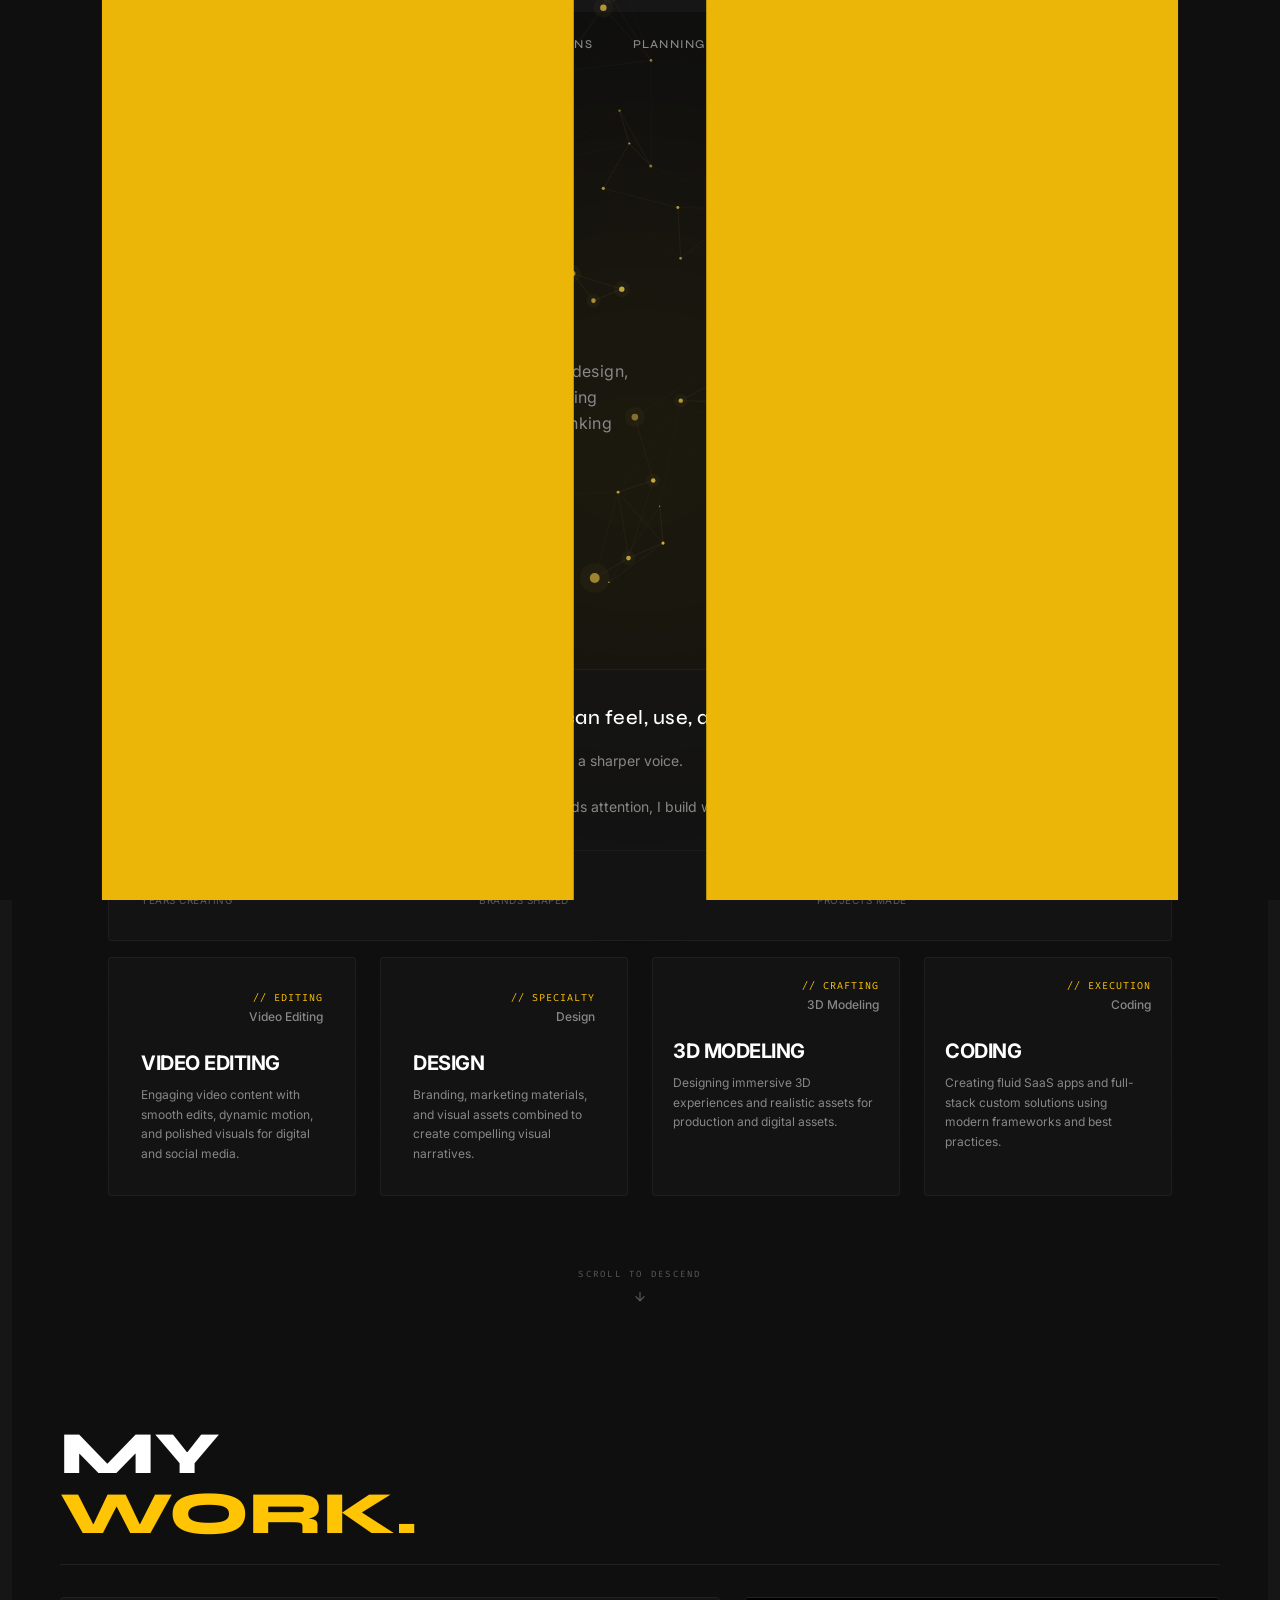
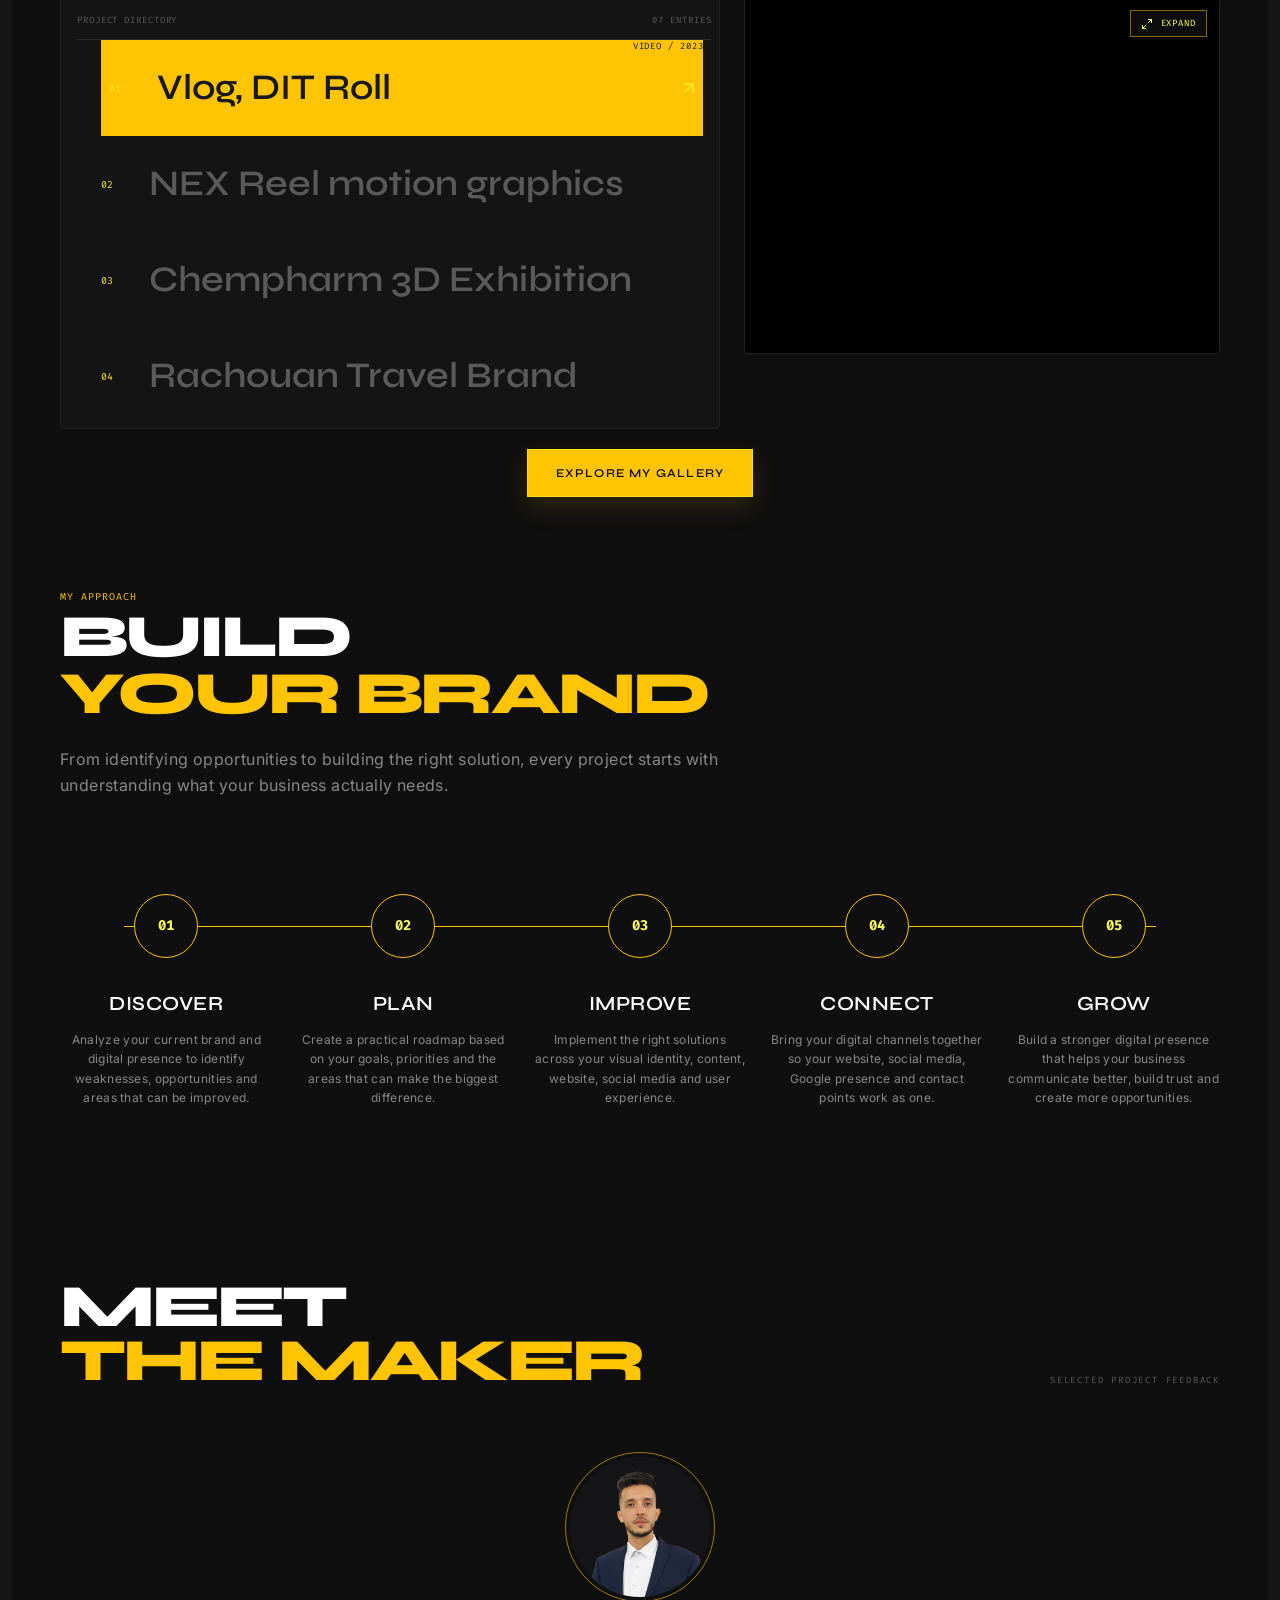
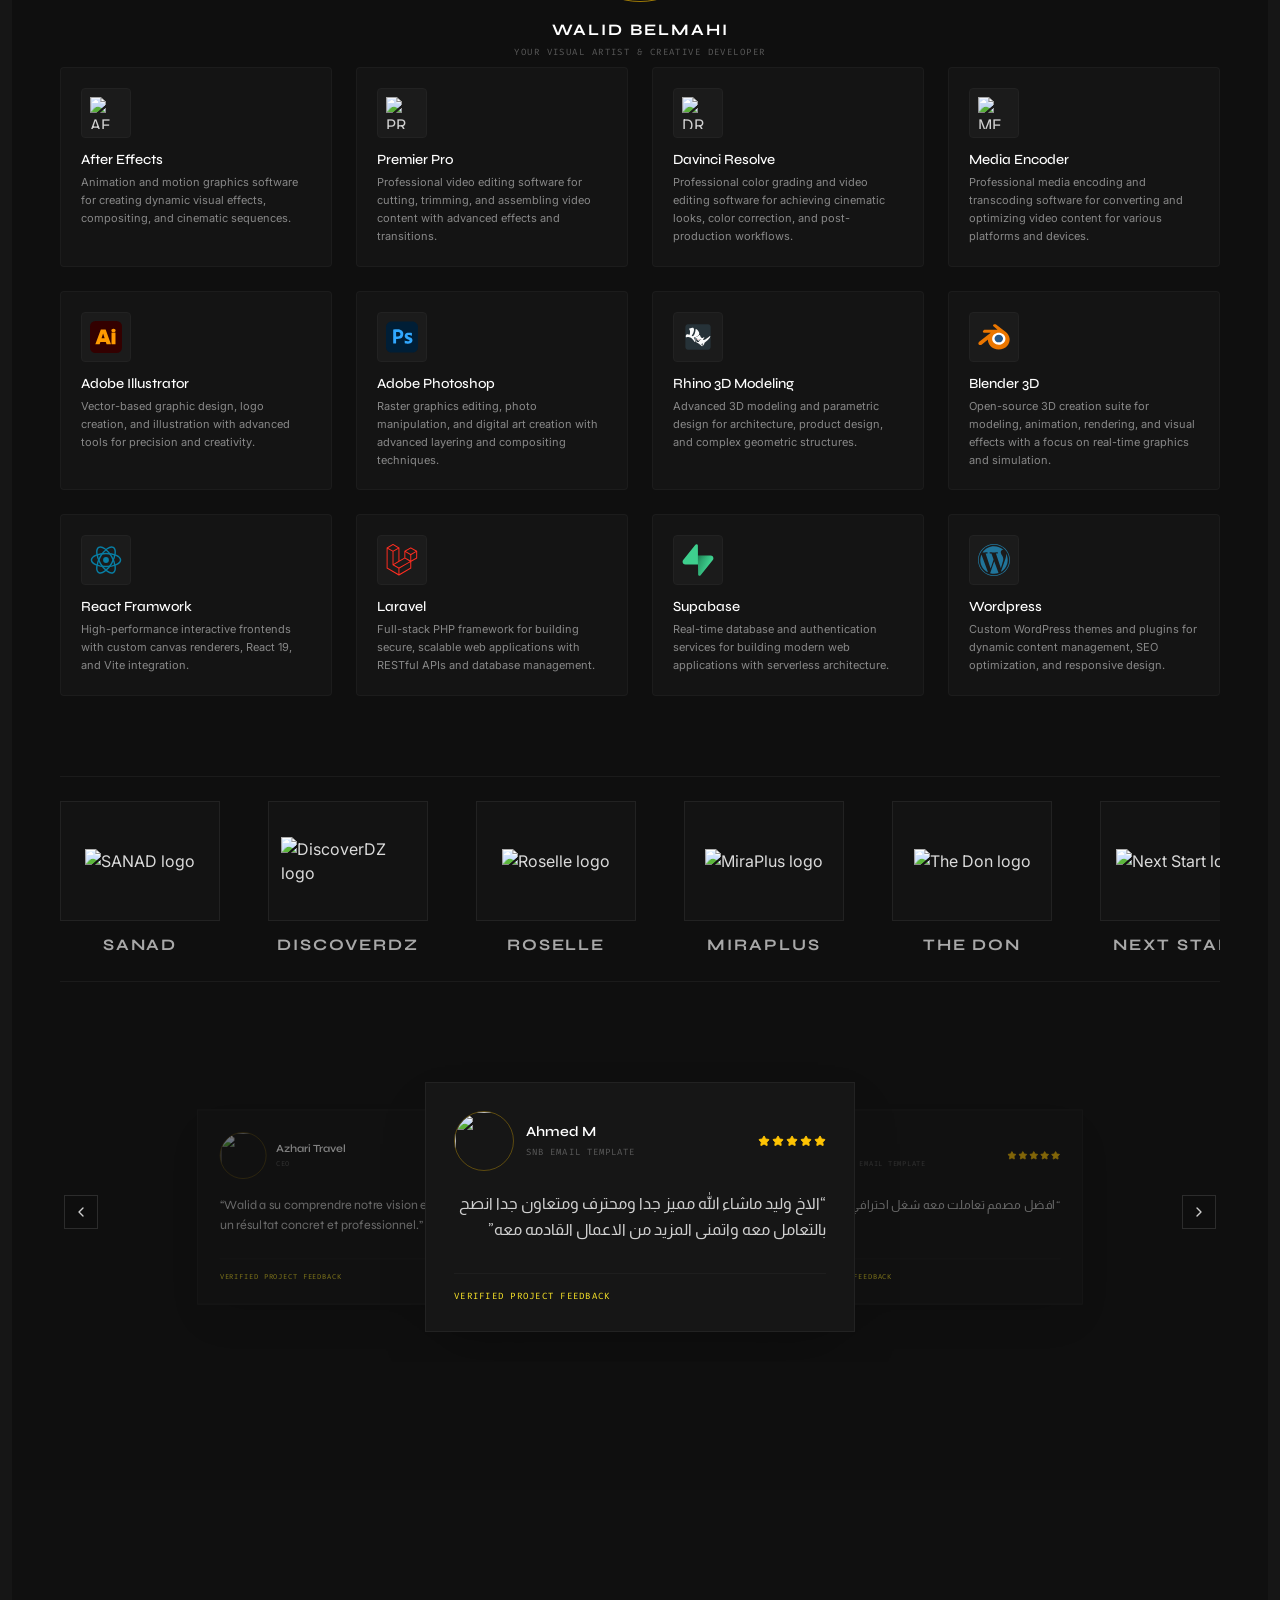
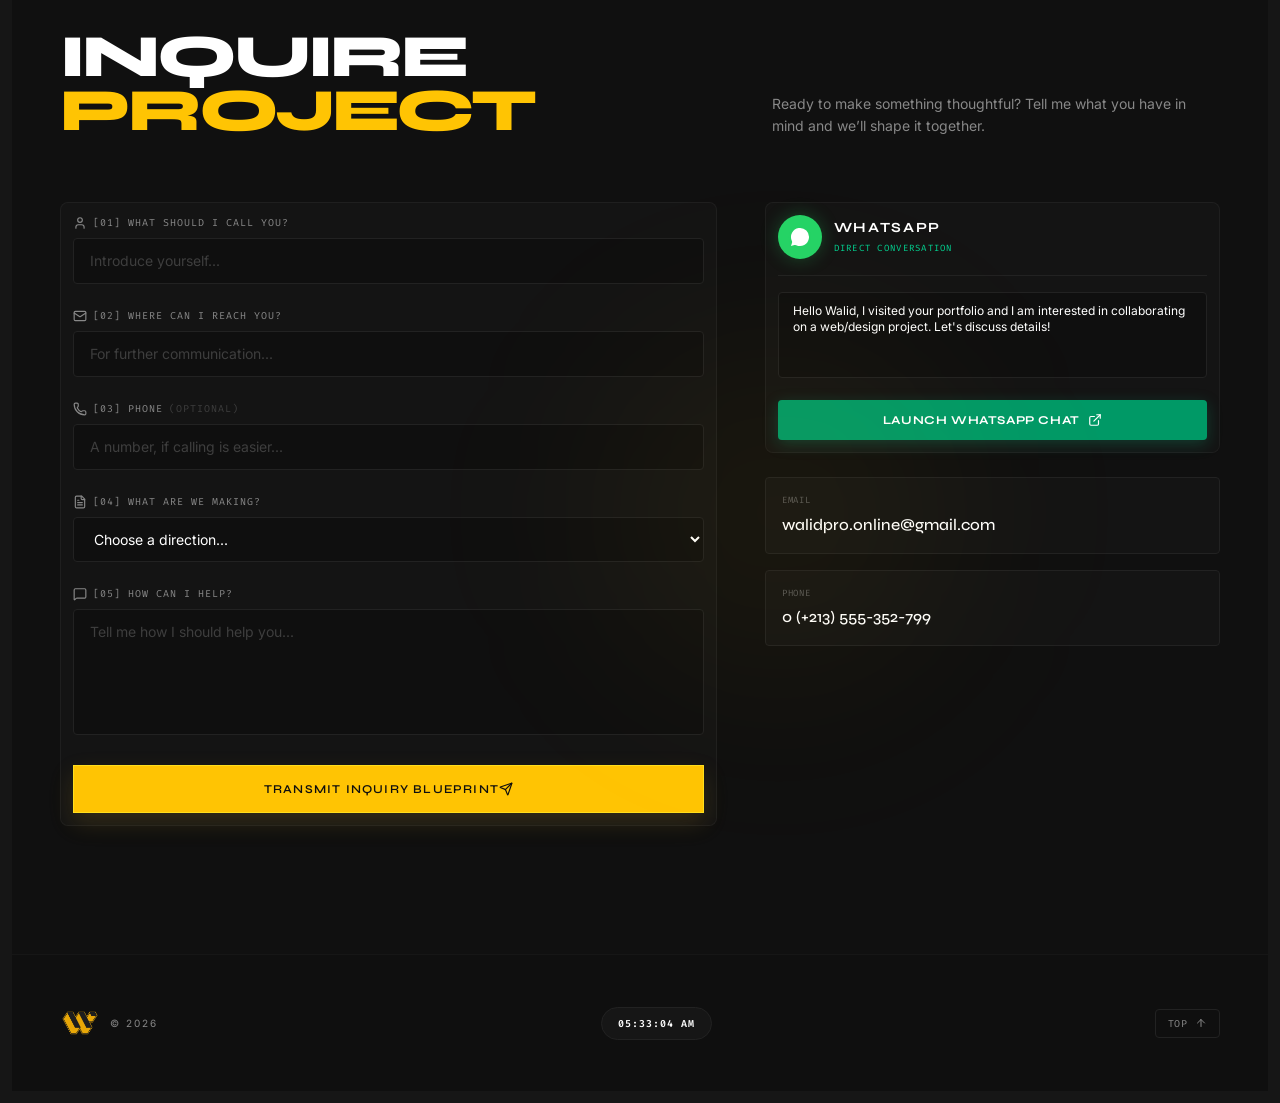
==== commit c4c34665: "3.2.2" ====
--- a/index.html
+++ b/index.html
@@ -208,8 +208,8 @@
     <title>
       Walid Belmahi - Creative Developer & Graphic Designer
     </title>
-    <script type="module" crossorigin src="./assets/index-CUIOEiKp.js"></script>
-    <link rel="stylesheet" crossorigin href="./assets/index-Cm993lWh.css">
+    <script type="module" crossorigin src="./assets/index-CJQUc2jd.js"></script>
+    <link rel="stylesheet" crossorigin href="./assets/index-B8BrLyHi.css">
   </head>
 
   <body>
--- a/assets/index-B8BrLyHi.css
+++ b/assets/index-B8BrLyHi.css
@@ -0,0 +1 @@
+@import"https://fonts.googleapis.com/css2?family=Space+Grotesk:wght@300;400;500;600;700&family=Outfit:wght@300;400;500;600;700;800&family=Inter:wght@300;400;500;600;700&family=Fira+Code:wght@400;500;600&family=Syne:wght@700;800&family=Oswald:wght@600;700&display=swap";@import"https://fonts.googleapis.com/css2?family=DM+Serif+Display&family=DM+Serif+Text:ital@0;1&family=Public+Sans:ital,wght@0,300;0,400;0,500;0,600;0,700;1,300;1,400;1,500;1,600;1,700&display=swap";@import"https://fonts.googleapis.com/css2?family=Almarai:wght@300;400;700;800&display=swap";/*! tailwindcss v4.3.2 | MIT License | https://tailwindcss.com */@layer properties{@supports (((-webkit-hyphens:none)) and (not (margin-trim:inline))) or ((-moz-orient:inline) and (not (color:rgb(from red r g b)))){*,:before,:after,::backdrop{--tw-translate-x:0;--tw-translate-y:0;--tw-translate-z:0;--tw-scale-x:1;--tw-scale-y:1;--tw-scale-z:1;--tw-rotate-x:initial;--tw-rotate-y:initial;--tw-rotate-z:initial;--tw-skew-x:initial;--tw-skew-y:initial;--tw-pan-x:initial;--tw-pan-y:initial;--tw-pinch-zoom:initial;--tw-scroll-snap-strictness:proximity;--tw-scrollbar-thumb:#0000;--tw-scrollbar-track:#0000;--tw-space-y-reverse:0;--tw-border-style:solid;--tw-gradient-position:initial;--tw-gradient-from:#0000;--tw-gradient-via:#0000;--tw-gradient-to:#0000;--tw-gradient-stops:initial;--tw-gradient-via-stops:initial;--tw-gradient-from-position:0%;--tw-gradient-via-position:50%;--tw-gradient-to-position:100%;--tw-leading:initial;--tw-font-weight:initial;--tw-tracking:initial;--tw-shadow:0 0 #0000;--tw-shadow-color:initial;--tw-shadow-alpha:100%;--tw-inset-shadow:0 0 #0000;--tw-inset-shadow-color:initial;--tw-inset-shadow-alpha:100%;--tw-ring-color:initial;--tw-ring-shadow:0 0 #0000;--tw-inset-ring-color:initial;--tw-inset-ring-shadow:0 0 #0000;--tw-ring-inset:initial;--tw-ring-offset-width:0px;--tw-ring-offset-color:#fff;--tw-ring-offset-shadow:0 0 #0000;--tw-blur:initial;--tw-brightness:initial;--tw-contrast:initial;--tw-grayscale:initial;--tw-hue-rotate:initial;--tw-invert:initial;--tw-opacity:initial;--tw-saturate:initial;--tw-sepia:initial;--tw-drop-shadow:initial;--tw-drop-shadow-color:initial;--tw-drop-shadow-alpha:100%;--tw-drop-shadow-size:initial;--tw-backdrop-blur:initial;--tw-backdrop-brightness:initial;--tw-backdrop-contrast:initial;--tw-backdrop-grayscale:initial;--tw-backdrop-hue-rotate:initial;--tw-backdrop-invert:initial;--tw-backdrop-opacity:initial;--tw-backdrop-saturate:initial;--tw-backdrop-sepia:initial;--tw-duration:initial;--tw-ease:initial}}}@layer theme{:root,:host{--font-sans:"Inter", ui-sans-serif, system-ui, sans-serif;--font-mono:"Fira Code", monospace;--color-red-200:oklch(88.5% .062 18.334);--color-red-300:oklch(80.8% .114 19.571);--color-red-400:oklch(70.4% .191 22.216);--color-red-500:oklch(63.7% .237 25.331);--color-amber-500:oklch(76.9% .188 70.08);--color-emerald-300:oklch(84.5% .143 164.978);--color-emerald-400:oklch(76.5% .177 163.223);--color-emerald-500:oklch(69.6% .17 162.48);--color-emerald-600:oklch(59.6% .145 163.225);--color-rose-400:oklch(71.2% .194 13.428);--color-black:#000;--color-white:#fff;--spacing:.25rem;--container-xs:20rem;--container-sm:24rem;--container-md:28rem;--container-lg:32rem;--container-xl:36rem;--container-2xl:42rem;--container-3xl:48rem;--container-4xl:56rem;--container-6xl:72rem;--container-7xl:80rem;--text-xs:.75rem;--text-xs--line-height:calc(1 / .75);--text-sm:.875rem;--text-sm--line-height:calc(1.25 / .875);--text-base:1rem;--text-base--line-height: 1.5 ;--text-lg:1.125rem;--text-lg--line-height:calc(1.75 / 1.125);--text-xl:1.25rem;--text-xl--line-height:calc(1.75 / 1.25);--text-2xl:1.5rem;--text-2xl--line-height:calc(2 / 1.5);--text-3xl:1.875rem;--text-3xl--line-height: 1.2 ;--text-4xl:2.25rem;--text-4xl--line-height:calc(2.5 / 2.25);--text-5xl:3rem;--text-5xl--line-height:1;--text-6xl:3.75rem;--text-6xl--line-height:1;--text-7xl:4.5rem;--text-7xl--line-height:1;--text-8xl:6rem;--text-8xl--line-height:1;--font-weight-medium:500;--font-weight-semibold:600;--font-weight-bold:700;--font-weight-extrabold:800;--font-weight-black:900;--tracking-tighter:-.05em;--tracking-tight:-.025em;--tracking-wide:.025em;--tracking-wider:.05em;--tracking-widest:.1em;--leading-tight:1.25;--leading-snug:1.375;--leading-normal:1.5;--leading-relaxed:1.625;--leading-loose:2;--radius-sm:.25rem;--radius-lg:.5rem;--radius-xl:.75rem;--radius-2xl:1rem;--radius-3xl:1.5rem;--ease-out:cubic-bezier(0, 0, .2, 1);--ease-in-out:cubic-bezier(.4, 0, .2, 1);--animate-spin:spin 1s linear infinite;--animate-ping:ping 1s cubic-bezier(0, 0, .2, 1) infinite;--animate-pulse:pulse 2s cubic-bezier(.4, 0, .6, 1) infinite;--animate-bounce:bounce 1s infinite;--blur-sm:8px;--blur-md:12px;--blur-xl:24px;--blur-3xl:64px;--aspect-video:16 / 9;--default-transition-duration:.15s;--default-transition-timing-function:cubic-bezier(.4, 0, .2, 1);--default-font-family:var(--font-sans);--default-mono-font-family:var(--font-mono);--font-display:"Syne", "Space Grotesk", sans-serif;--font-arabic:"Almarai", "Tahoma", sans-serif;--color-gold-200:var(--custom-gold-200,#e8d99c);--color-gold-300:var(--custom-gold-300,#d6bc5b);--color-gold-400:var(--custom-gold-400,#c5a12d);--color-gold-500:var(--custom-gold-500,#d4af37);--color-gold-600:var(--custom-gold-600,#8f6717);--color-gold-950:var(--custom-gold-950,#291a0a);--color-charcoal-950:#0f0f0f;--color-charcoal-900:#161616;--color-charcoal-800:#222;--color-charcoal-700:#2c2c2c;--color-charcoal-600:#3e3e3e;--color-charcoal-500:#5a5a5a;--color-charcoal-400:#888;--color-charcoal-300:#d0d0d0}}@layer base{*,:after,:before,::backdrop{box-sizing:border-box;border:0 solid;margin:0;padding:0}::file-selector-button{box-sizing:border-box;border:0 solid;margin:0;padding:0}html,:host{-webkit-text-size-adjust:100%;-moz-tab-size:4;tab-size:4;line-height:1.5;font-family:var(--default-font-family,ui-sans-serif, system-ui, sans-serif, "Apple Color Emoji", "Segoe UI Emoji", "Segoe UI Symbol", "Noto Color Emoji");font-feature-settings:var(--default-font-feature-settings,normal);font-variation-settings:var(--default-font-variation-settings,normal);-webkit-tap-highlight-color:transparent}hr{height:0;color:inherit;border-top-width:1px}abbr:where([title]){-webkit-text-decoration:underline dotted;text-decoration:underline dotted}h1,h2,h3,h4,h5,h6{font-size:inherit;font-weight:inherit}a{color:inherit;-webkit-text-decoration:inherit;text-decoration:inherit}b,strong{font-weight:bolder}code,kbd,samp,pre{font-family:var(--default-mono-font-family,ui-monospace, SFMono-Regular, Menlo, Monaco, Consolas, "Liberation Mono", "Courier New", monospace);font-feature-settings:var(--default-mono-font-feature-settings,normal);font-variation-settings:var(--default-mono-font-variation-settings,normal);font-size:1em}small{font-size:80%}sub,sup{vertical-align:baseline;font-size:75%;line-height:0;position:relative}sub{bottom:-.25em}sup{top:-.5em}table{text-indent:0;border-color:inherit;border-collapse:collapse}:-moz-focusring{outline:auto}progress{vertical-align:baseline}summary{display:list-item}ol,ul,menu{list-style:none}img,svg,video,canvas,audio,iframe,embed,object{vertical-align:middle;display:block}img,video{max-width:100%;height:auto}button,input,select,optgroup,textarea{font:inherit;font-feature-settings:inherit;font-variation-settings:inherit;letter-spacing:inherit;color:inherit;opacity:1;background-color:#0000;border-radius:0}::file-selector-button{font:inherit;font-feature-settings:inherit;font-variation-settings:inherit;letter-spacing:inherit;color:inherit;opacity:1;background-color:#0000;border-radius:0}:where(select:is([multiple],[size])) optgroup{font-weight:bolder}:where(select:is([multiple],[size])) optgroup option{padding-inline-start:20px}::file-selector-button{margin-inline-end:4px}::placeholder{opacity:1}@supports (not ((-webkit-appearance:-apple-pay-button))) or (contain-intrinsic-size:1px){::placeholder{color:currentColor}@supports (color:color-mix(in lab,red,red)){::placeholder{color:color-mix(in oklab,currentcolor 50%,transparent)}}}textarea{resize:vertical}::-webkit-search-decoration{-webkit-appearance:none}::-webkit-date-and-time-value{min-height:1lh;text-align:inherit}::-webkit-datetime-edit{display:inline-flex}::-webkit-datetime-edit-fields-wrapper{padding:0}::-webkit-datetime-edit{padding-block:0}::-webkit-datetime-edit-year-field{padding-block:0}::-webkit-datetime-edit-month-field{padding-block:0}::-webkit-datetime-edit-day-field{padding-block:0}::-webkit-datetime-edit-hour-field{padding-block:0}::-webkit-datetime-edit-minute-field{padding-block:0}::-webkit-datetime-edit-second-field{padding-block:0}::-webkit-datetime-edit-millisecond-field{padding-block:0}::-webkit-datetime-edit-meridiem-field{padding-block:0}::-webkit-calendar-picker-indicator{line-height:1}:-moz-ui-invalid{box-shadow:none}button,input:where([type=button],[type=reset],[type=submit]){-webkit-appearance:button;-moz-appearance:button;appearance:button}::file-selector-button{-webkit-appearance:button;-moz-appearance:button;appearance:button}::-webkit-inner-spin-button{height:auto}::-webkit-outer-spin-button{height:auto}[hidden]:where(:not([hidden=until-found])){display:none!important}html{scroll-behavior:smooth;background-color:var(--color-charcoal-950);color:var(--color-charcoal-300);overflow-x:hidden}body{font-family:var(--font-sans);border:12px solid var(--color-charcoal-900);min-height:100vh}html:lang(ar),html[dir=rtl],html:lang(ar) body,html[dir=rtl] body,.font-arabic{font-family:var(--font-arabic)}::-webkit-scrollbar{width:8px;height:8px}::-webkit-scrollbar-track{background:var(--color-charcoal-950)}::-webkit-scrollbar-thumb{background:var(--color-charcoal-800);border:2px solid var(--color-charcoal-950);border-radius:4px}::-webkit-scrollbar-thumb:hover{background:var(--color-gold-500)}.text-gradient-gold{-webkit-text-fill-color:transparent;background:linear-gradient(135deg,#fff 10%,#e8d99c 50%,#c5a12d);-webkit-background-clip:text;background-clip:text}.text-gradient-gold-pure{-webkit-text-fill-color:transparent;background:linear-gradient(135deg,#f4edd0,#d6bc5b,#af851f);-webkit-background-clip:text;background-clip:text}.border-gradient-gold{border-image:linear-gradient(90deg,#af851f,#d6bc5b,#4c3313) 1}}@layer components;@layer utilities{.pointer-events-auto{pointer-events:auto}.pointer-events-none{pointer-events:none}.\!absolute{position:absolute!important}.absolute{position:absolute}.fixed{position:fixed}.relative{position:relative}.static{position:static}.-inset-0\.5{inset:calc(var(--spacing) * -.5)}.inset-0{top:0;right:0;bottom:0;left:0}.inset-x-0{inset-inline:0}.inset-y-0{inset-block:0}.end-0{inset-inline-end:calc(var(--spacing) * 0)}.top-0{top:0}.top-1{top:var(--spacing)}.top-1\/2{top:50%}.top-1\/3{top:33.3333%}.top-3{top:calc(var(--spacing) * 3)}.top-4{top:calc(var(--spacing) * 4)}.top-5{top:calc(var(--spacing) * 5)}.top-8{top:calc(var(--spacing) * 8)}.top-\[-80\]{top:-80px}.top-\[0\]{top:0}.top-\[60px\]{top:60px}.right-0{right:0}.right-1{right:var(--spacing)}.right-1\/4{right:25%}.right-3{right:calc(var(--spacing) * 3)}.right-4{right:calc(var(--spacing) * 4)}.right-5{right:calc(var(--spacing) * 5)}.right-6{right:calc(var(--spacing) * 6)}.right-15{right:calc(var(--spacing) * 15)}.-bottom-1\.5{bottom:calc(var(--spacing) * -1.5)}.bottom-0{bottom:0}.bottom-1{bottom:var(--spacing)}.bottom-1\/4{bottom:25%}.bottom-3{bottom:calc(var(--spacing) * 3)}.bottom-6{bottom:calc(var(--spacing) * 6)}.bottom-10{bottom:calc(var(--spacing) * 10)}.bottom-18{bottom:calc(var(--spacing) * 18)}.bottom-full{bottom:100%}.left-0{left:0}.left-1{left:var(--spacing)}.left-1\/2{left:50%}.left-1\/4{left:25%}.left-3{left:calc(var(--spacing) * 3)}.left-15{left:calc(var(--spacing) * 15)}.left-\[1\.15rem\]{left:1.15rem}.isolate{isolation:isolate}.z-0{z-index:0}.z-10{z-index:10}.z-20{z-index:20}.z-30{z-index:30}.z-40{z-index:40}.z-45{z-index:45}.z-50{z-index:50}.z-5999999999000{z-index:2147483647}.z-\[-1\]{z-index:-1}.z-\[1\]{z-index:1}.z-\[9999\]{z-index:9999}.z-\[99998\]{z-index:99998}.z-\[99999\]{z-index:99999}.z-\[999999999\]{z-index:999999999}.order-1{order:1}.order-2{order:2}.container{width:100%}@media(min-width:40rem){.container{max-width:40rem}}@media(min-width:48rem){.container{max-width:48rem}}@media(min-width:64rem){.container{max-width:64rem}}@media(min-width:80rem){.container{max-width:80rem}}@media(min-width:96rem){.container{max-width:96rem}}.-mx-6{margin-inline:calc(var(--spacing) * -6)}.mx-auto{margin-inline:auto}.my-1\.5{margin-block:calc(var(--spacing) * 1.5)}.my-2{margin-block:calc(var(--spacing) * 2)}.my-3{margin-block:calc(var(--spacing) * 3)}.my-4{margin-block:calc(var(--spacing) * 4)}.my-6{margin-block:calc(var(--spacing) * 6)}.my-8{margin-block:calc(var(--spacing) * 8)}.mt-0\.5{margin-top:calc(var(--spacing) * .5)}.mt-1{margin-top:var(--spacing)}.mt-1\.5{margin-top:calc(var(--spacing) * 1.5)}.mt-2{margin-top:calc(var(--spacing) * 2)}.mt-2\.5{margin-top:calc(var(--spacing) * 2.5)}.mt-3{margin-top:calc(var(--spacing) * 3)}.mt-4{margin-top:calc(var(--spacing) * 4)}.mt-5{margin-top:calc(var(--spacing) * 5)}.mt-6{margin-top:calc(var(--spacing) * 6)}.mt-8{margin-top:calc(var(--spacing) * 8)}.mt-10{margin-top:calc(var(--spacing) * 10)}.mt-12{margin-top:calc(var(--spacing) * 12)}.mt-14{margin-top:calc(var(--spacing) * 14)}.mt-16{margin-top:calc(var(--spacing) * 16)}.mt-20{margin-top:calc(var(--spacing) * 20)}.mt-auto{margin-top:auto}.mr-1{margin-right:var(--spacing)}.mb-0\.5{margin-bottom:calc(var(--spacing) * .5)}.mb-1{margin-bottom:var(--spacing)}.mb-1\.5{margin-bottom:calc(var(--spacing) * 1.5)}.mb-2{margin-bottom:calc(var(--spacing) * 2)}.mb-3{margin-bottom:calc(var(--spacing) * 3)}.mb-4{margin-bottom:calc(var(--spacing) * 4)}.mb-5{margin-bottom:calc(var(--spacing) * 5)}.mb-6{margin-bottom:calc(var(--spacing) * 6)}.mb-8{margin-bottom:calc(var(--spacing) * 8)}.mb-10{margin-bottom:calc(var(--spacing) * 10)}.mb-12{margin-bottom:calc(var(--spacing) * 12)}.mb-16{margin-bottom:calc(var(--spacing) * 16)}.line-clamp-1{-webkit-line-clamp:1;-webkit-box-orient:vertical;display:-webkit-box;overflow:hidden}.line-clamp-2{-webkit-line-clamp:2;-webkit-box-orient:vertical;display:-webkit-box;overflow:hidden}.line-clamp-3{-webkit-line-clamp:3;-webkit-box-orient:vertical;display:-webkit-box;overflow:hidden}.\!hidden{display:none!important}.block{display:block}.flex{display:flex}.grid{display:grid}.hidden{display:none}.inline{display:inline}.inline-block{display:inline-block}.inline-flex{display:inline-flex}.table{display:table}.aspect-\[4\/3\]{aspect-ratio:4/3}.aspect-\[16\/9\]{aspect-ratio:16/9}.aspect-square{aspect-ratio:1}.aspect-video{aspect-ratio:var(--aspect-video)}.h-1\.5{height:calc(var(--spacing) * 1.5)}.h-2{height:calc(var(--spacing) * 2)}.h-2\.5{height:calc(var(--spacing) * 2.5)}.h-3{height:calc(var(--spacing) * 3)}.h-3\.5{height:calc(var(--spacing) * 3.5)}.h-4{height:calc(var(--spacing) * 4)}.h-5{height:calc(var(--spacing) * 5)}.h-6{height:calc(var(--spacing) * 6)}.h-7{height:calc(var(--spacing) * 7)}.h-8{height:calc(var(--spacing) * 8)}.h-9{height:calc(var(--spacing) * 9)}.h-10{height:calc(var(--spacing) * 10)}.h-11{height:calc(var(--spacing) * 11)}.h-12{height:calc(var(--spacing) * 12)}.h-14{height:calc(var(--spacing) * 14)}.h-15{height:calc(var(--spacing) * 15)}.h-16{height:calc(var(--spacing) * 16)}.h-20{height:calc(var(--spacing) * 20)}.h-24{height:calc(var(--spacing) * 24)}.h-60{height:calc(var(--spacing) * 60)}.h-108{height:calc(var(--spacing) * 108)}.h-\[1\.5px\]{height:1.5px}.h-\[1px\]{height:1px}.h-\[3px\]{height:3px}.h-\[150px\]{height:150px}.h-\[290px\]{height:290px}.h-\[300px\]{height:300px}.h-\[350px\]{height:350px}.h-\[calc\(100\%-2\.5rem\)\]{height:calc(100% - 2.5rem)}.h-\[calc\(100dvh-24px\)\]{height:calc(100dvh - 24px)}.h-\[calc\(100vh-2rem\)\]{height:calc(100vh - 2rem)}.h-auto{height:auto}.h-full{height:100%}.h-px{height:1px}.max-h-\[50vh\]{max-height:50vh}.max-h-\[88vh\]{max-height:88vh}.max-h-\[90vh\]{max-height:90vh}.max-h-\[92vh\]{max-height:92vh}.max-h-\[350px\]{max-height:350px}.max-h-\[380px\]{max-height:380px}.max-h-\[500px\]{max-height:500px}.max-h-\[min\(62vh\,680px\)\]{max-height:min(62vh,680px)}.max-h-full{max-height:100%}.min-h-0{min-height:0}.min-h-12{min-height:calc(var(--spacing) * 12)}.min-h-\[260px\]{min-height:260px}.min-h-\[300px\]{min-height:300px}.min-h-\[330px\]{min-height:330px}.min-h-full{min-height:100%}.min-h-screen{min-height:100vh}.w-1\.5{width:calc(var(--spacing) * 1.5)}.w-1\/2{width:50%}.w-2\.5{width:calc(var(--spacing) * 2.5)}.w-3{width:calc(var(--spacing) * 3)}.w-3\.5{width:calc(var(--spacing) * 3.5)}.w-4{width:calc(var(--spacing) * 4)}.w-5{width:calc(var(--spacing) * 5)}.w-6{width:calc(var(--spacing) * 6)}.w-7{width:calc(var(--spacing) * 7)}.w-8{width:calc(var(--spacing) * 8)}.w-9{width:calc(var(--spacing) * 9)}.w-10{width:calc(var(--spacing) * 10)}.w-11{width:calc(var(--spacing) * 11)}.w-12{width:calc(var(--spacing) * 12)}.w-14{width:calc(var(--spacing) * 14)}.w-15{width:calc(var(--spacing) * 15)}.w-16{width:calc(var(--spacing) * 16)}.w-24{width:calc(var(--spacing) * 24)}.w-32{width:calc(var(--spacing) * 32)}.w-64{width:calc(var(--spacing) * 64)}.w-80{width:calc(var(--spacing) * 80)}.w-\[1px\]{width:1px}.w-\[84vw\]{width:84vw}.w-\[150px\]{width:150px}.w-\[300px\]{width:300px}.w-\[350px\]{width:350px}.w-\[calc\(100\%-8rem\)\]{width:calc(100% - 8rem)}.w-\[calc\(100vw-2\.5rem\)\]{width:calc(100vw - 2.5rem)}.w-\[calc\(100vw-2rem\)\]{width:calc(100vw - 2rem)}.w-\[min\(60vw\,430px\)\]{width:min(60vw,430px)}.w-auto{width:auto}.w-full{width:100%}.w-px{width:1px}.max-w-2xl{max-width:var(--container-2xl)}.max-w-3xl{max-width:var(--container-3xl)}.max-w-4xl{max-width:var(--container-4xl)}.max-w-6xl{max-width:var(--container-6xl)}.max-w-7xl{max-width:var(--container-7xl)}.max-w-\[340px\]{max-width:340px}.max-w-\[470px\]{max-width:470px}.max-w-\[520px\]{max-width:520px}.max-w-\[1400px\]{max-width:1400px}.max-w-\[1540px\]{max-width:1540px}.max-w-full{max-width:100%}.max-w-lg{max-width:var(--container-lg)}.max-w-md{max-width:var(--container-md)}.max-w-none{max-width:none}.max-w-sm{max-width:var(--container-sm)}.max-w-xl{max-width:var(--container-xl)}.max-w-xs{max-width:var(--container-xs)}.min-w-0{min-width:0}.min-w-28{min-width:calc(var(--spacing) * 28)}.flex-1{flex:1}.flex-none{flex:none}.flex-shrink-0,.shrink-0{flex-shrink:0}.grow{flex-grow:1}.origin-left{transform-origin:0}.origin-right{transform-origin:100%}.origin-top{transform-origin:top}.-translate-x-1\/2{--tw-translate-x: -50% ;translate:var(--tw-translate-x) var(--tw-translate-y)}.translate-x-1{--tw-translate-x:var(--spacing);translate:var(--tw-translate-x) var(--tw-translate-y)}.translate-x-2{--tw-translate-x:calc(var(--spacing) * 2);translate:var(--tw-translate-x) var(--tw-translate-y)}.-translate-y-1\/2{--tw-translate-y: -50% ;translate:var(--tw-translate-x) var(--tw-translate-y)}.translate-y-2{--tw-translate-y:calc(var(--spacing) * 2);translate:var(--tw-translate-x) var(--tw-translate-y)}.scale-98{--tw-scale-x:98%;--tw-scale-y:98%;--tw-scale-z:98%;scale:var(--tw-scale-x) var(--tw-scale-y)}.scale-105{--tw-scale-x:105%;--tw-scale-y:105%;--tw-scale-z:105%;scale:var(--tw-scale-x) var(--tw-scale-y)}.scale-110{--tw-scale-x:110%;--tw-scale-y:110%;--tw-scale-z:110%;scale:var(--tw-scale-x) var(--tw-scale-y)}.transform{transform:var(--tw-rotate-x,) var(--tw-rotate-y,) var(--tw-rotate-z,) var(--tw-skew-x,) var(--tw-skew-y,)}.animate-bounce{animation:var(--animate-bounce)}.animate-ping{animation:var(--animate-ping)}.animate-pulse{animation:var(--animate-pulse)}.animate-spin{animation:var(--animate-spin)}.cursor-crosshair{cursor:crosshair}.cursor-grab{cursor:grab}.cursor-pointer{cursor:pointer}.cursor-zoom-in{cursor:zoom-in}.cursor-zoom-out{cursor:zoom-out}.touch-pan-y{--tw-pan-y:pan-y;touch-action:var(--tw-pan-x,) var(--tw-pan-y,) var(--tw-pinch-zoom,)}.resize{resize:both}.resize-none{resize:none}.snap-x{scroll-snap-type:x var(--tw-scroll-snap-strictness)}.snap-mandatory{--tw-scroll-snap-strictness:mandatory}.snap-center{scroll-snap-align:center}.snap-always{scroll-snap-stop:always}.scroll-ml-0{scroll-margin-left:0}.scrollbar-thin{scrollbar-width:thin}.scrollbar-thumb-charcoal-800{--tw-scrollbar-thumb:var(--color-charcoal-800);scrollbar-color:var(--tw-scrollbar-thumb) var(--tw-scrollbar-track)}.list-decimal{list-style-type:decimal}.list-disc{list-style-type:disc}.grid-cols-1{grid-template-columns:repeat(1,minmax(0,1fr))}.grid-cols-2{grid-template-columns:repeat(2,minmax(0,1fr))}.grid-cols-3{grid-template-columns:repeat(3,minmax(0,1fr))}.grid-cols-\[2\.5rem_1fr\]{grid-template-columns:2.5rem 1fr}.grid-rows-\[auto_minmax\(0\,1fr\)\]{grid-template-rows:auto minmax(0,1fr)}.flex-col{flex-direction:column}.flex-row{flex-direction:row}.flex-wrap{flex-wrap:wrap}.items-baseline{align-items:baseline}.items-center{align-items:center}.items-end{align-items:flex-end}.items-start{align-items:flex-start}.items-stretch{align-items:stretch}.justify-between{justify-content:space-between}.justify-center{justify-content:center}.justify-end{justify-content:flex-end}.gap-0{gap:0}.gap-0\.5{gap:calc(var(--spacing) * .5)}.gap-1{gap:var(--spacing)}.gap-1\.5{gap:calc(var(--spacing) * 1.5)}.gap-2{gap:calc(var(--spacing) * 2)}.gap-2\.5{gap:calc(var(--spacing) * 2.5)}.gap-3{gap:calc(var(--spacing) * 3)}.gap-4{gap:calc(var(--spacing) * 4)}.gap-5{gap:calc(var(--spacing) * 5)}.gap-6{gap:calc(var(--spacing) * 6)}.gap-8{gap:calc(var(--spacing) * 8)}.gap-10{gap:calc(var(--spacing) * 10)}.gap-12{gap:calc(var(--spacing) * 12)}:where(.space-y-1>:not(:last-child)){--tw-space-y-reverse:0;margin-block-start:calc(var(--spacing) * var(--tw-space-y-reverse));margin-block-end:calc(var(--spacing) * calc(1 - var(--tw-space-y-reverse)))}:where(.space-y-1\.5>:not(:last-child)){--tw-space-y-reverse:0;margin-block-start:calc(calc(var(--spacing) * 1.5) * var(--tw-space-y-reverse));margin-block-end:calc(calc(var(--spacing) * 1.5) * calc(1 - var(--tw-space-y-reverse)))}:where(.space-y-2>:not(:last-child)){--tw-space-y-reverse:0;margin-block-start:calc(calc(var(--spacing) * 2) * var(--tw-space-y-reverse));margin-block-end:calc(calc(var(--spacing) * 2) * calc(1 - var(--tw-space-y-reverse)))}:where(.space-y-3>:not(:last-child)){--tw-space-y-reverse:0;margin-block-start:calc(calc(var(--spacing) * 3) * var(--tw-space-y-reverse));margin-block-end:calc(calc(var(--spacing) * 3) * calc(1 - var(--tw-space-y-reverse)))}:where(.space-y-4>:not(:last-child)){--tw-space-y-reverse:0;margin-block-start:calc(calc(var(--spacing) * 4) * var(--tw-space-y-reverse));margin-block-end:calc(calc(var(--spacing) * 4) * calc(1 - var(--tw-space-y-reverse)))}:where(.space-y-5>:not(:last-child)){--tw-space-y-reverse:0;margin-block-start:calc(calc(var(--spacing) * 5) * var(--tw-space-y-reverse));margin-block-end:calc(calc(var(--spacing) * 5) * calc(1 - var(--tw-space-y-reverse)))}:where(.space-y-6>:not(:last-child)){--tw-space-y-reverse:0;margin-block-start:calc(calc(var(--spacing) * 6) * var(--tw-space-y-reverse));margin-block-end:calc(calc(var(--spacing) * 6) * calc(1 - var(--tw-space-y-reverse)))}.gap-x-8{column-gap:calc(var(--spacing) * 8)}.gap-y-6{row-gap:calc(var(--spacing) * 6)}.truncate{text-overflow:ellipsis;white-space:nowrap;overflow:hidden}.overflow-hidden{overflow:hidden}.overflow-x-auto{overflow-x:auto}.overflow-x-hidden{overflow-x:hidden}.overflow-y-auto{overflow-y:auto}.overscroll-contain{overscroll-behavior:contain}.overscroll-x-contain{overscroll-behavior-x:contain}.rounded{border-radius:.25rem}.rounded-2xl{border-radius:var(--radius-2xl)}.rounded-3xl{border-radius:var(--radius-3xl)}.rounded-full{border-radius:3.40282e38px}.rounded-lg{border-radius:var(--radius-lg)}.rounded-sm{border-radius:var(--radius-sm)}.rounded-xl{border-radius:var(--radius-xl)}.rounded-r{border-top-right-radius:.25rem;border-bottom-right-radius:.25rem}.border{border-style:var(--tw-border-style);border-width:1px}.border-0{border-style:var(--tw-border-style);border-width:0}.border-2{border-style:var(--tw-border-style);border-width:2px}.border-y{border-block-style:var(--tw-border-style);border-block-width:1px}.border-t{border-top-style:var(--tw-border-style);border-top-width:1px}.border-r{border-right-style:var(--tw-border-style);border-right-width:1px}.border-b{border-bottom-style:var(--tw-border-style);border-bottom-width:1px}.border-l-2{border-left-style:var(--tw-border-style);border-left-width:2px}.border-charcoal-600{border-color:var(--color-charcoal-600)}.border-charcoal-700{border-color:var(--color-charcoal-700)}.border-charcoal-800{border-color:var(--color-charcoal-800)}.border-charcoal-800\/40{border-color:#2226}@supports (color:color-mix(in lab,red,red)){.border-charcoal-800\/40{border-color:color-mix(in oklab,var(--color-charcoal-800) 40%,transparent)}}.border-charcoal-800\/50{border-color:#22222280}@supports (color:color-mix(in lab,red,red)){.border-charcoal-800\/50{border-color:color-mix(in oklab,var(--color-charcoal-800) 50%,transparent)}}.border-charcoal-800\/60{border-color:#2229}@supports (color:color-mix(in lab,red,red)){.border-charcoal-800\/60{border-color:color-mix(in oklab,var(--color-charcoal-800) 60%,transparent)}}.border-charcoal-800\/70{border-color:#222222b3}@supports (color:color-mix(in lab,red,red)){.border-charcoal-800\/70{border-color:color-mix(in oklab,var(--color-charcoal-800) 70%,transparent)}}.border-charcoal-800\/80{border-color:#222c}@supports (color:color-mix(in lab,red,red)){.border-charcoal-800\/80{border-color:color-mix(in oklab,var(--color-charcoal-800) 80%,transparent)}}.border-charcoal-800\/85{border-color:#222222d9}@supports (color:color-mix(in lab,red,red)){.border-charcoal-800\/85{border-color:color-mix(in oklab,var(--color-charcoal-800) 85%,transparent)}}.border-charcoal-800\/90{border-color:#222222e6}@supports (color:color-mix(in lab,red,red)){.border-charcoal-800\/90{border-color:color-mix(in oklab,var(--color-charcoal-800) 90%,transparent)}}.border-charcoal-900{border-color:var(--color-charcoal-900)}.border-charcoal-950{border-color:var(--color-charcoal-950)}.border-emerald-500\/50{border-color:#00bb7f80}@supports (color:color-mix(in lab,red,red)){.border-emerald-500\/50{border-color:color-mix(in oklab,var(--color-emerald-500) 50%,transparent)}}.border-gold-400,.border-gold-400\/70{border-color:var(--color-gold-400)}@supports (color:color-mix(in lab,red,red)){.border-gold-400\/70{border-color:color-mix(in oklab,var(--color-gold-400) 70%,transparent)}}.border-gold-500,.border-gold-500\/20{border-color:var(--color-gold-500)}@supports (color:color-mix(in lab,red,red)){.border-gold-500\/20{border-color:color-mix(in oklab,var(--color-gold-500) 20%,transparent)}}.border-gold-500\/25{border-color:var(--color-gold-500)}@supports (color:color-mix(in lab,red,red)){.border-gold-500\/25{border-color:color-mix(in oklab,var(--color-gold-500) 25%,transparent)}}.border-gold-500\/30{border-color:var(--color-gold-500)}@supports (color:color-mix(in lab,red,red)){.border-gold-500\/30{border-color:color-mix(in oklab,var(--color-gold-500) 30%,transparent)}}.border-gold-500\/40{border-color:var(--color-gold-500)}@supports (color:color-mix(in lab,red,red)){.border-gold-500\/40{border-color:color-mix(in oklab,var(--color-gold-500) 40%,transparent)}}.border-gold-500\/50{border-color:var(--color-gold-500)}@supports (color:color-mix(in lab,red,red)){.border-gold-500\/50{border-color:color-mix(in oklab,var(--color-gold-500) 50%,transparent)}}.border-gold-500\/60{border-color:var(--color-gold-500)}@supports (color:color-mix(in lab,red,red)){.border-gold-500\/60{border-color:color-mix(in oklab,var(--color-gold-500) 60%,transparent)}}.border-gold-500\/70{border-color:var(--color-gold-500)}@supports (color:color-mix(in lab,red,red)){.border-gold-500\/70{border-color:color-mix(in oklab,var(--color-gold-500) 70%,transparent)}}.border-red-500\/30{border-color:#fb2c364d}@supports (color:color-mix(in lab,red,red)){.border-red-500\/30{border-color:color-mix(in oklab,var(--color-red-500) 30%,transparent)}}.border-red-500\/40{border-color:#fb2c3666}@supports (color:color-mix(in lab,red,red)){.border-red-500\/40{border-color:color-mix(in oklab,var(--color-red-500) 40%,transparent)}}.border-red-500\/50{border-color:#fb2c3680}@supports (color:color-mix(in lab,red,red)){.border-red-500\/50{border-color:color-mix(in oklab,var(--color-red-500) 50%,transparent)}}.border-red-500\/60{border-color:#fb2c3699}@supports (color:color-mix(in lab,red,red)){.border-red-500\/60{border-color:color-mix(in oklab,var(--color-red-500) 60%,transparent)}}.border-white{border-color:var(--color-white)}.border-white\/10{border-color:#ffffff1a}@supports (color:color-mix(in lab,red,red)){.border-white\/10{border-color:color-mix(in oklab,var(--color-white) 10%,transparent)}}.border-white\/30{border-color:#ffffff4d}@supports (color:color-mix(in lab,red,red)){.border-white\/30{border-color:color-mix(in oklab,var(--color-white) 30%,transparent)}}.border-t-transparent{border-top-color:#0000}.\!bg-\[transparent\]{background-color:#0000!important}.bg-\[\#25D366\]{background-color:#25d366}.bg-\[\#101010\]{background-color:#101010}.bg-amber-500{background-color:var(--color-amber-500)}.bg-black{background-color:var(--color-black)}.bg-black\/30{background-color:#0000004d}@supports (color:color-mix(in lab,red,red)){.bg-black\/30{background-color:color-mix(in oklab,var(--color-black) 30%,transparent)}}.bg-black\/50{background-color:#00000080}@supports (color:color-mix(in lab,red,red)){.bg-black\/50{background-color:color-mix(in oklab,var(--color-black) 50%,transparent)}}.bg-charcoal-500\/10{background-color:#5a5a5a1a}@supports (color:color-mix(in lab,red,red)){.bg-charcoal-500\/10{background-color:color-mix(in oklab,var(--color-charcoal-500) 10%,transparent)}}.bg-charcoal-800{background-color:var(--color-charcoal-800)}.bg-charcoal-900{background-color:var(--color-charcoal-900)}.bg-charcoal-900\/20{background-color:#16161633}@supports (color:color-mix(in lab,red,red)){.bg-charcoal-900\/20{background-color:color-mix(in oklab,var(--color-charcoal-900) 20%,transparent)}}.bg-charcoal-900\/40{background-color:#16161666}@supports (color:color-mix(in lab,red,red)){.bg-charcoal-900\/40{background-color:color-mix(in oklab,var(--color-charcoal-900) 40%,transparent)}}.bg-charcoal-900\/60{background-color:#16161699}@supports (color:color-mix(in lab,red,red)){.bg-charcoal-900\/60{background-color:color-mix(in oklab,var(--color-charcoal-900) 60%,transparent)}}.bg-charcoal-900\/70{background-color:#161616b3}@supports (color:color-mix(in lab,red,red)){.bg-charcoal-900\/70{background-color:color-mix(in oklab,var(--color-charcoal-900) 70%,transparent)}}.bg-charcoal-900\/80{background-color:#161616cc}@supports (color:color-mix(in lab,red,red)){.bg-charcoal-900\/80{background-color:color-mix(in oklab,var(--color-charcoal-900) 80%,transparent)}}.bg-charcoal-900\/90{background-color:#161616e6}@supports (color:color-mix(in lab,red,red)){.bg-charcoal-900\/90{background-color:color-mix(in oklab,var(--color-charcoal-900) 90%,transparent)}}.bg-charcoal-950{background-color:var(--color-charcoal-950)}.bg-charcoal-950\/20{background-color:#0f0f0f33}@supports (color:color-mix(in lab,red,red)){.bg-charcoal-950\/20{background-color:color-mix(in oklab,var(--color-charcoal-950) 20%,transparent)}}.bg-charcoal-950\/40{background-color:#0f0f0f66}@supports (color:color-mix(in lab,red,red)){.bg-charcoal-950\/40{background-color:color-mix(in oklab,var(--color-charcoal-950) 40%,transparent)}}.bg-charcoal-950\/60{background-color:#0f0f0f99}@supports (color:color-mix(in lab,red,red)){.bg-charcoal-950\/60{background-color:color-mix(in oklab,var(--color-charcoal-950) 60%,transparent)}}.bg-charcoal-950\/70{background-color:#0f0f0fb3}@supports (color:color-mix(in lab,red,red)){.bg-charcoal-950\/70{background-color:color-mix(in oklab,var(--color-charcoal-950) 70%,transparent)}}.bg-charcoal-950\/80{background-color:#0f0f0fcc}@supports (color:color-mix(in lab,red,red)){.bg-charcoal-950\/80{background-color:color-mix(in oklab,var(--color-charcoal-950) 80%,transparent)}}.bg-charcoal-950\/90{background-color:#0f0f0fe6}@supports (color:color-mix(in lab,red,red)){.bg-charcoal-950\/90{background-color:color-mix(in oklab,var(--color-charcoal-950) 90%,transparent)}}.bg-charcoal-950\/95{background-color:#0f0f0ff2}@supports (color:color-mix(in lab,red,red)){.bg-charcoal-950\/95{background-color:color-mix(in oklab,var(--color-charcoal-950) 95%,transparent)}}.bg-emerald-400{background-color:var(--color-emerald-400)}.bg-emerald-500{background-color:var(--color-emerald-500)}.bg-emerald-600{background-color:var(--color-emerald-600)}.bg-gold-400,.bg-gold-400\/20{background-color:var(--color-gold-400)}@supports (color:color-mix(in lab,red,red)){.bg-gold-400\/20{background-color:color-mix(in oklab,var(--color-gold-400) 20%,transparent)}}.bg-gold-500,.bg-gold-500\/5{background-color:var(--color-gold-500)}@supports (color:color-mix(in lab,red,red)){.bg-gold-500\/5{background-color:color-mix(in oklab,var(--color-gold-500) 5%,transparent)}}.bg-gold-500\/10{background-color:var(--color-gold-500)}@supports (color:color-mix(in lab,red,red)){.bg-gold-500\/10{background-color:color-mix(in oklab,var(--color-gold-500) 10%,transparent)}}.bg-gold-500\/30{background-color:var(--color-gold-500)}@supports (color:color-mix(in lab,red,red)){.bg-gold-500\/30{background-color:color-mix(in oklab,var(--color-gold-500) 30%,transparent)}}.bg-gold-500\/80{background-color:var(--color-gold-500)}@supports (color:color-mix(in lab,red,red)){.bg-gold-500\/80{background-color:color-mix(in oklab,var(--color-gold-500) 80%,transparent)}}.bg-gold-950\/20{background-color:var(--color-gold-950)}@supports (color:color-mix(in lab,red,red)){.bg-gold-950\/20{background-color:color-mix(in oklab,var(--color-gold-950) 20%,transparent)}}.bg-red-500\/10{background-color:#fb2c361a}@supports (color:color-mix(in lab,red,red)){.bg-red-500\/10{background-color:color-mix(in oklab,var(--color-red-500) 10%,transparent)}}.bg-transparent{background-color:#0000}.bg-gradient-to-b{--tw-gradient-position:to bottom in oklab;background-image:linear-gradient(var(--tw-gradient-stops))}.bg-gradient-to-r{--tw-gradient-position:to right in oklab;background-image:linear-gradient(var(--tw-gradient-stops))}.bg-gradient-to-t{--tw-gradient-position:to top in oklab;background-image:linear-gradient(var(--tw-gradient-stops))}.bg-\[linear-gradient\(rgba\(212\,175\,55\,0\.015\)_1px\,transparent_1px\)\,linear-gradient\(90deg\,rgba\(212\,175\,55\,0\.015\)_1px\,transparent_1px\)\]{background-image:linear-gradient(#d4af3704 1px,#0000 1px),linear-gradient(90deg,#d4af3704 1px,#0000 1px)}.from-black\/80{--tw-gradient-from:#000c}@supports (color:color-mix(in lab,red,red)){.from-black\/80{--tw-gradient-from:color-mix(in oklab, var(--color-black) 80%, transparent)}}.from-black\/80{--tw-gradient-stops:var(--tw-gradient-via-stops,var(--tw-gradient-position), var(--tw-gradient-from) var(--tw-gradient-from-position), var(--tw-gradient-to) var(--tw-gradient-to-position))}.from-gold-400{--tw-gradient-from:var(--color-gold-400);--tw-gradient-stops:var(--tw-gradient-via-stops,var(--tw-gradient-position), var(--tw-gradient-from) var(--tw-gradient-from-position), var(--tw-gradient-to) var(--tw-gradient-to-position))}.from-gold-500{--tw-gradient-from:var(--color-gold-500);--tw-gradient-stops:var(--tw-gradient-via-stops,var(--tw-gradient-position), var(--tw-gradient-from) var(--tw-gradient-from-position), var(--tw-gradient-to) var(--tw-gradient-to-position))}.from-gold-600{--tw-gradient-from:var(--color-gold-600);--tw-gradient-stops:var(--tw-gradient-via-stops,var(--tw-gradient-position), var(--tw-gradient-from) var(--tw-gradient-from-position), var(--tw-gradient-to) var(--tw-gradient-to-position))}.from-transparent{--tw-gradient-from:transparent;--tw-gradient-stops:var(--tw-gradient-via-stops,var(--tw-gradient-position), var(--tw-gradient-from) var(--tw-gradient-from-position), var(--tw-gradient-to) var(--tw-gradient-to-position))}.via-gold-400{--tw-gradient-via:var(--color-gold-400);--tw-gradient-via-stops:var(--tw-gradient-position), var(--tw-gradient-from) var(--tw-gradient-from-position), var(--tw-gradient-via) var(--tw-gradient-via-position), var(--tw-gradient-to) var(--tw-gradient-to-position);--tw-gradient-stops:var(--tw-gradient-via-stops)}.via-transparent{--tw-gradient-via:transparent;--tw-gradient-via-stops:var(--tw-gradient-position), var(--tw-gradient-from) var(--tw-gradient-from-position), var(--tw-gradient-via) var(--tw-gradient-via-position), var(--tw-gradient-to) var(--tw-gradient-to-position);--tw-gradient-stops:var(--tw-gradient-via-stops)}.to-gold-300{--tw-gradient-to:var(--color-gold-300);--tw-gradient-stops:var(--tw-gradient-via-stops,var(--tw-gradient-position), var(--tw-gradient-from) var(--tw-gradient-from-position), var(--tw-gradient-to) var(--tw-gradient-to-position))}.to-gold-400{--tw-gradient-to:var(--color-gold-400);--tw-gradient-stops:var(--tw-gradient-via-stops,var(--tw-gradient-position), var(--tw-gradient-from) var(--tw-gradient-from-position), var(--tw-gradient-to) var(--tw-gradient-to-position))}.to-gold-500\/5{--tw-gradient-to:var(--color-gold-500)}@supports (color:color-mix(in lab,red,red)){.to-gold-500\/5{--tw-gradient-to:color-mix(in oklab, var(--color-gold-500) 5%, transparent)}}.to-gold-500\/5{--tw-gradient-stops:var(--tw-gradient-via-stops,var(--tw-gradient-position), var(--tw-gradient-from) var(--tw-gradient-from-position), var(--tw-gradient-to) var(--tw-gradient-to-position))}.to-gold-600{--tw-gradient-to:var(--color-gold-600);--tw-gradient-stops:var(--tw-gradient-via-stops,var(--tw-gradient-position), var(--tw-gradient-from) var(--tw-gradient-from-position), var(--tw-gradient-to) var(--tw-gradient-to-position))}.to-transparent{--tw-gradient-to:transparent;--tw-gradient-stops:var(--tw-gradient-via-stops,var(--tw-gradient-position), var(--tw-gradient-from) var(--tw-gradient-from-position), var(--tw-gradient-to) var(--tw-gradient-to-position))}.bg-\[size\:40px_40px\]{background-size:40px 40px}.fill-\[\#ffc403\]{fill:#ffc403}.fill-gold-400{fill:var(--color-gold-400)}.fill-white{fill:var(--color-white)}.stroke-\[2\.5\]{stroke-width:2.5px}.stroke-\[2\]{stroke-width:2px}.object-contain{object-fit:contain}.object-cover{object-fit:cover}.object-top{object-position:top}.\!p-0{padding:0!important}.p-0\.5{padding:calc(var(--spacing) * .5)}.p-1{padding:var(--spacing)}.p-1\.5{padding:calc(var(--spacing) * 1.5)}.p-2{padding:calc(var(--spacing) * 2)}.p-2\.5{padding:calc(var(--spacing) * 2.5)}.p-3{padding:calc(var(--spacing) * 3)}.p-4{padding:calc(var(--spacing) * 4)}.p-5{padding:calc(var(--spacing) * 5)}.p-6{padding:calc(var(--spacing) * 6)}.p-8{padding:calc(var(--spacing) * 8)}.px-0{padding-inline:0}.px-1{padding-inline:var(--spacing)}.px-1\.5{padding-inline:calc(var(--spacing) * 1.5)}.px-2{padding-inline:calc(var(--spacing) * 2)}.px-2\.5{padding-inline:calc(var(--spacing) * 2.5)}.px-3{padding-inline:calc(var(--spacing) * 3)}.px-3\.5{padding-inline:calc(var(--spacing) * 3.5)}.px-4{padding-inline:calc(var(--spacing) * 4)}.px-5{padding-inline:calc(var(--spacing) * 5)}.px-6{padding-inline:calc(var(--spacing) * 6)}.px-7{padding-inline:calc(var(--spacing) * 7)}.py-0\.5{padding-block:calc(var(--spacing) * .5)}.py-1{padding-block:var(--spacing)}.py-1\.5{padding-block:calc(var(--spacing) * 1.5)}.py-2{padding-block:calc(var(--spacing) * 2)}.py-2\.5{padding-block:calc(var(--spacing) * 2.5)}.py-3{padding-block:calc(var(--spacing) * 3)}.py-3\.5{padding-block:calc(var(--spacing) * 3.5)}.py-4{padding-block:calc(var(--spacing) * 4)}.py-5{padding-block:calc(var(--spacing) * 5)}.py-6{padding-block:calc(var(--spacing) * 6)}.py-8{padding-block:calc(var(--spacing) * 8)}.py-10{padding-block:calc(var(--spacing) * 10)}.py-12{padding-block:calc(var(--spacing) * 12)}.py-24{padding-block:calc(var(--spacing) * 24)}.pt-1{padding-top:var(--spacing)}.pt-2{padding-top:calc(var(--spacing) * 2)}.pt-3{padding-top:calc(var(--spacing) * 3)}.pt-4{padding-top:calc(var(--spacing) * 4)}.pt-5{padding-top:calc(var(--spacing) * 5)}.pt-6{padding-top:calc(var(--spacing) * 6)}.pt-8{padding-top:calc(var(--spacing) * 8)}.pt-12{padding-top:calc(var(--spacing) * 12)}.pt-14{padding-top:calc(var(--spacing) * 14)}.pt-28{padding-top:calc(var(--spacing) * 28)}.pt-32{padding-top:calc(var(--spacing) * 32)}.pr-2{padding-right:calc(var(--spacing) * 2)}.pb-1{padding-bottom:var(--spacing)}.pb-2{padding-bottom:calc(var(--spacing) * 2)}.pb-3{padding-bottom:calc(var(--spacing) * 3)}.pb-4{padding-bottom:calc(var(--spacing) * 4)}.pb-5{padding-bottom:calc(var(--spacing) * 5)}.pb-6{padding-bottom:calc(var(--spacing) * 6)}.pb-10{padding-bottom:calc(var(--spacing) * 10)}.pb-16{padding-bottom:calc(var(--spacing) * 16)}.pb-20{padding-bottom:calc(var(--spacing) * 20)}.pb-24{padding-bottom:calc(var(--spacing) * 24)}.pl-0{padding-left:0}.pl-2{padding-left:calc(var(--spacing) * 2)}.pl-3{padding-left:calc(var(--spacing) * 3)}.pl-4{padding-left:calc(var(--spacing) * 4)}.pl-5{padding-left:calc(var(--spacing) * 5)}.pl-6{padding-left:calc(var(--spacing) * 6)}.pl-7{padding-left:calc(var(--spacing) * 7)}.text-center{text-align:center}.text-left{text-align:left}.text-right{text-align:right}.font-arabic{font-family:var(--font-arabic)}.font-display{font-family:var(--font-display)}.font-mono{font-family:var(--font-mono)}.font-sans{font-family:var(--font-sans)}.text-2xl{font-size:var(--text-2xl);line-height:var(--tw-leading,var(--text-2xl--line-height))}.text-3xl{font-size:var(--text-3xl);line-height:var(--tw-leading,var(--text-3xl--line-height))}.text-4xl{font-size:var(--text-4xl);line-height:var(--tw-leading,var(--text-4xl--line-height))}.text-5xl{font-size:var(--text-5xl);line-height:var(--tw-leading,var(--text-5xl--line-height))}.text-base{font-size:var(--text-base);line-height:var(--tw-leading,var(--text-base--line-height))}.text-lg{font-size:var(--text-lg);line-height:var(--tw-leading,var(--text-lg--line-height))}.text-sm{font-size:var(--text-sm);line-height:var(--tw-leading,var(--text-sm--line-height))}.text-xl{font-size:var(--text-xl);line-height:var(--tw-leading,var(--text-xl--line-height))}.text-xs{font-size:var(--text-xs);line-height:var(--tw-leading,var(--text-xs--line-height))}.text-\[8px\]{font-size:8px}.text-\[9px\]{font-size:9px}.text-\[10px\]{font-size:10px}.text-\[11px\]{font-size:11px}.leading-\[0\.9\]{--tw-leading:.9;line-height:.9}.leading-\[0\.95\]{--tw-leading:.95;line-height:.95}.leading-none{--tw-leading:1;line-height:1}.leading-normal{--tw-leading:var(--leading-normal);line-height:var(--leading-normal)}.leading-relaxed{--tw-leading:var(--leading-relaxed);line-height:var(--leading-relaxed)}.leading-snug{--tw-leading:var(--leading-snug);line-height:var(--leading-snug)}.leading-tight{--tw-leading:var(--leading-tight);line-height:var(--leading-tight)}.font-black{--tw-font-weight:var(--font-weight-black);font-weight:var(--font-weight-black)}.font-bold{--tw-font-weight:var(--font-weight-bold);font-weight:var(--font-weight-bold)}.font-extrabold{--tw-font-weight:var(--font-weight-extrabold);font-weight:var(--font-weight-extrabold)}.font-medium{--tw-font-weight:var(--font-weight-medium);font-weight:var(--font-weight-medium)}.font-semibold{--tw-font-weight:var(--font-weight-semibold);font-weight:var(--font-weight-semibold)}.tracking-\[-0\.04em\]{--tw-tracking:-.04em;letter-spacing:-.04em}.tracking-\[0\.2em\]{--tw-tracking:.2em;letter-spacing:.2em}.tracking-\[0\.3em\]{--tw-tracking:.3em;letter-spacing:.3em}.tracking-\[0\.12em\]{--tw-tracking:.12em;letter-spacing:.12em}.tracking-\[0\.14em\]{--tw-tracking:.14em;letter-spacing:.14em}.tracking-\[0\.16em\]{--tw-tracking:.16em;letter-spacing:.16em}.tracking-\[0\.18em\]{--tw-tracking:.18em;letter-spacing:.18em}.tracking-\[0\.25em\]{--tw-tracking:.25em;letter-spacing:.25em}.tracking-\[0\.28em\]{--tw-tracking:.28em;letter-spacing:.28em}.tracking-\[0\.35em\]{--tw-tracking:.35em;letter-spacing:.35em}.tracking-\[0\.45em\]{--tw-tracking:.45em;letter-spacing:.45em}.tracking-tight{--tw-tracking:var(--tracking-tight);letter-spacing:var(--tracking-tight)}.tracking-tighter{--tw-tracking:var(--tracking-tighter);letter-spacing:var(--tracking-tighter)}.tracking-wide{--tw-tracking:var(--tracking-wide);letter-spacing:var(--tracking-wide)}.tracking-wider{--tw-tracking:var(--tracking-wider);letter-spacing:var(--tracking-wider)}.tracking-widest{--tw-tracking:var(--tracking-widest);letter-spacing:var(--tracking-widest)}.whitespace-nowrap{white-space:nowrap}.text-\[\#25D366\]{color:#25d366}.text-\[\#17191d\]{color:#17191d}.text-\[\#D4AF37\]{color:#d4af37}.text-\[\#ffc403\]{color:#ffc403}.text-black{color:var(--color-black)}.text-charcoal-300{color:var(--color-charcoal-300)}.text-charcoal-300\/80{color:#d0d0d0cc}@supports (color:color-mix(in lab,red,red)){.text-charcoal-300\/80{color:color-mix(in oklab,var(--color-charcoal-300) 80%,transparent)}}.text-charcoal-400{color:var(--color-charcoal-400)}.text-charcoal-500{color:var(--color-charcoal-500)}.text-charcoal-600{color:var(--color-charcoal-600)}.text-charcoal-950{color:var(--color-charcoal-950)}.text-emerald-300{color:var(--color-emerald-300)}.text-emerald-400{color:var(--color-emerald-400)}.text-gold-200{color:var(--color-gold-200)}.text-gold-300{color:var(--color-gold-300)}.text-gold-400,.text-gold-400\/90{color:var(--color-gold-400)}@supports (color:color-mix(in lab,red,red)){.text-gold-400\/90{color:color-mix(in oklab,var(--color-gold-400) 90%,transparent)}}.text-gold-400\/95{color:var(--color-gold-400)}@supports (color:color-mix(in lab,red,red)){.text-gold-400\/95{color:color-mix(in oklab,var(--color-gold-400) 95%,transparent)}}.text-gold-500,.text-gold-500\/30{color:var(--color-gold-500)}@supports (color:color-mix(in lab,red,red)){.text-gold-500\/30{color:color-mix(in oklab,var(--color-gold-500) 30%,transparent)}}.text-gold-500\/40{color:var(--color-gold-500)}@supports (color:color-mix(in lab,red,red)){.text-gold-500\/40{color:color-mix(in oklab,var(--color-gold-500) 40%,transparent)}}.text-gold-500\/50{color:var(--color-gold-500)}@supports (color:color-mix(in lab,red,red)){.text-gold-500\/50{color:color-mix(in oklab,var(--color-gold-500) 50%,transparent)}}.text-gold-500\/60{color:var(--color-gold-500)}@supports (color:color-mix(in lab,red,red)){.text-gold-500\/60{color:color-mix(in oklab,var(--color-gold-500) 60%,transparent)}}.text-gold-500\/70{color:var(--color-gold-500)}@supports (color:color-mix(in lab,red,red)){.text-gold-500\/70{color:color-mix(in oklab,var(--color-gold-500) 70%,transparent)}}.text-gold-500\/80{color:var(--color-gold-500)}@supports (color:color-mix(in lab,red,red)){.text-gold-500\/80{color:color-mix(in oklab,var(--color-gold-500) 80%,transparent)}}.text-red-300{color:var(--color-red-300)}.text-red-400{color:var(--color-red-400)}.text-rose-400{color:var(--color-rose-400)}.text-white{color:var(--color-white)}.uppercase{text-transform:uppercase}.italic{font-style:italic}.underline{text-decoration-line:underline}.antialiased{-webkit-font-smoothing:antialiased;-moz-osx-font-smoothing:grayscale}.placeholder-charcoal-600::placeholder{color:var(--color-charcoal-600)}.accent-gold-500{accent-color:var(--color-gold-500)}.opacity-0{opacity:0}.opacity-40{opacity:.4}.opacity-50{opacity:.5}.opacity-60{opacity:.6}.opacity-90{opacity:.9}.opacity-100{opacity:1}.shadow-2xl{--tw-shadow:0 25px 50px -12px var(--tw-shadow-color,#00000040);box-shadow:var(--tw-inset-shadow),var(--tw-inset-ring-shadow),var(--tw-ring-offset-shadow),var(--tw-ring-shadow),var(--tw-shadow)}.shadow-\[0_0_12px_rgba\(212\,175\,55\,0\.2\)\]{--tw-shadow:0 0 12px var(--tw-shadow-color,#d4af3733);box-shadow:var(--tw-inset-shadow),var(--tw-inset-ring-shadow),var(--tw-ring-offset-shadow),var(--tw-ring-shadow),var(--tw-shadow)}.shadow-\[0_0_15px_rgba\(212\,175\,55\,0\.2\)\]{--tw-shadow:0 0 15px var(--tw-shadow-color,#d4af3733);box-shadow:var(--tw-inset-shadow),var(--tw-inset-ring-shadow),var(--tw-ring-offset-shadow),var(--tw-ring-shadow),var(--tw-shadow)}.shadow-\[0_0_15px_rgba\(212\,175\,55\,0\.15\)\]{--tw-shadow:0 0 15px var(--tw-shadow-color,#d4af3726);box-shadow:var(--tw-inset-shadow),var(--tw-inset-ring-shadow),var(--tw-ring-offset-shadow),var(--tw-ring-shadow),var(--tw-shadow)}.shadow-\[0_0_18px_rgba\(37\,211\,102\,0\.28\)\]{--tw-shadow:0 0 18px var(--tw-shadow-color,#25d36647);box-shadow:var(--tw-inset-shadow),var(--tw-inset-ring-shadow),var(--tw-ring-offset-shadow),var(--tw-ring-shadow),var(--tw-shadow)}.shadow-\[0_0_20px_rgba\(212\,175\,55\,0\.2\)\]{--tw-shadow:0 0 20px var(--tw-shadow-color,#d4af3733);box-shadow:var(--tw-inset-shadow),var(--tw-inset-ring-shadow),var(--tw-ring-offset-shadow),var(--tw-ring-shadow),var(--tw-shadow)}.shadow-\[0_0_20px_rgba\(212\,175\,55\,0\.4\)\]{--tw-shadow:0 0 20px var(--tw-shadow-color,#d4af3766);box-shadow:var(--tw-inset-shadow),var(--tw-inset-ring-shadow),var(--tw-ring-offset-shadow),var(--tw-ring-shadow),var(--tw-shadow)}.shadow-\[0_4px_15px_rgba\(16\,185\,129\,0\.25\)\]{--tw-shadow:0 4px 15px var(--tw-shadow-color,#10b98140);box-shadow:var(--tw-inset-shadow),var(--tw-inset-ring-shadow),var(--tw-ring-offset-shadow),var(--tw-ring-shadow),var(--tw-shadow)}.shadow-\[0_4px_15px_rgba\(212\,175\,55\,0\.25\)\]{--tw-shadow:0 4px 15px var(--tw-shadow-color,#d4af3740);box-shadow:var(--tw-inset-shadow),var(--tw-inset-ring-shadow),var(--tw-ring-offset-shadow),var(--tw-ring-shadow),var(--tw-shadow)}.shadow-\[0_4px_20px_rgba\(175\,133\,31\,0\.08\)\]{--tw-shadow:0 4px 20px var(--tw-shadow-color,#af851f14);box-shadow:var(--tw-inset-shadow),var(--tw-inset-ring-shadow),var(--tw-ring-offset-shadow),var(--tw-ring-shadow),var(--tw-shadow)}.shadow-\[0_10px_25px_rgba\(175\,133\,31\,0\.2\)\]{--tw-shadow:0 10px 25px var(--tw-shadow-color,#af851f33);box-shadow:var(--tw-inset-shadow),var(--tw-inset-ring-shadow),var(--tw-ring-offset-shadow),var(--tw-ring-shadow),var(--tw-shadow)}.shadow-\[0_10px_30px_rgba\(0\,0\,0\,0\.2\)\]{--tw-shadow:0 10px 30px var(--tw-shadow-color,#0003);box-shadow:var(--tw-inset-shadow),var(--tw-inset-ring-shadow),var(--tw-ring-offset-shadow),var(--tw-ring-shadow),var(--tw-shadow)}.shadow-\[0_10px_30px_rgba\(0\,0\,0\,0\.4\)\]{--tw-shadow:0 10px 30px var(--tw-shadow-color,#0006);box-shadow:var(--tw-inset-shadow),var(--tw-inset-ring-shadow),var(--tw-ring-offset-shadow),var(--tw-ring-shadow),var(--tw-shadow)}.shadow-\[0_15px_50px_rgba\(0\,0\,0\,0\.5\)\]{--tw-shadow:0 15px 50px var(--tw-shadow-color,#00000080);box-shadow:var(--tw-inset-shadow),var(--tw-inset-ring-shadow),var(--tw-ring-offset-shadow),var(--tw-ring-shadow),var(--tw-shadow)}.shadow-\[inset_0_1px_0_rgba\(255\,255\,255\,0\.03\)\]{--tw-shadow:inset 0 1px 0 var(--tw-shadow-color,#ffffff08);box-shadow:var(--tw-inset-shadow),var(--tw-inset-ring-shadow),var(--tw-ring-offset-shadow),var(--tw-ring-shadow),var(--tw-shadow)}.shadow-inner{--tw-shadow:inset 0 2px 4px 0 var(--tw-shadow-color,#0000000d);box-shadow:var(--tw-inset-shadow),var(--tw-inset-ring-shadow),var(--tw-ring-offset-shadow),var(--tw-ring-shadow),var(--tw-shadow)}.shadow-lg{--tw-shadow:0 10px 15px -3px var(--tw-shadow-color,#0000001a), 0 4px 6px -4px var(--tw-shadow-color,#0000001a);box-shadow:var(--tw-inset-shadow),var(--tw-inset-ring-shadow),var(--tw-ring-offset-shadow),var(--tw-ring-shadow),var(--tw-shadow)}.shadow-md{--tw-shadow:0 4px 6px -1px var(--tw-shadow-color,#0000001a), 0 2px 4px -2px var(--tw-shadow-color,#0000001a);box-shadow:var(--tw-inset-shadow),var(--tw-inset-ring-shadow),var(--tw-ring-offset-shadow),var(--tw-ring-shadow),var(--tw-shadow)}.shadow-sm{--tw-shadow:0 1px 3px 0 var(--tw-shadow-color,#0000001a), 0 1px 2px -1px var(--tw-shadow-color,#0000001a);box-shadow:var(--tw-inset-shadow),var(--tw-inset-ring-shadow),var(--tw-ring-offset-shadow),var(--tw-ring-shadow),var(--tw-shadow)}.shadow-xl{--tw-shadow:0 20px 25px -5px var(--tw-shadow-color,#0000001a), 0 8px 10px -6px var(--tw-shadow-color,#0000001a);box-shadow:var(--tw-inset-shadow),var(--tw-inset-ring-shadow),var(--tw-ring-offset-shadow),var(--tw-ring-shadow),var(--tw-shadow)}.shadow-white\/10{--tw-shadow-color:#ffffff1a}@supports (color:color-mix(in lab,red,red)){.shadow-white\/10{--tw-shadow-color:color-mix(in oklab, color-mix(in oklab, var(--color-white) 10%, transparent) var(--tw-shadow-alpha), transparent)}}.blur-3xl{--tw-blur:blur(var(--blur-3xl));filter:var(--tw-blur,) var(--tw-brightness,) var(--tw-contrast,) var(--tw-grayscale,) var(--tw-hue-rotate,) var(--tw-invert,) var(--tw-saturate,) var(--tw-sepia,) var(--tw-drop-shadow,)}.blur-\[100px\]{--tw-blur:blur(100px);filter:var(--tw-blur,) var(--tw-brightness,) var(--tw-contrast,) var(--tw-grayscale,) var(--tw-hue-rotate,) var(--tw-invert,) var(--tw-saturate,) var(--tw-sepia,) var(--tw-drop-shadow,)}.blur-\[120px\]{--tw-blur:blur(120px);filter:var(--tw-blur,) var(--tw-brightness,) var(--tw-contrast,) var(--tw-grayscale,) var(--tw-hue-rotate,) var(--tw-invert,) var(--tw-saturate,) var(--tw-sepia,) var(--tw-drop-shadow,)}.blur-xl{--tw-blur:blur(var(--blur-xl));filter:var(--tw-blur,) var(--tw-brightness,) var(--tw-contrast,) var(--tw-grayscale,) var(--tw-hue-rotate,) var(--tw-invert,) var(--tw-saturate,) var(--tw-sepia,) var(--tw-drop-shadow,)}.brightness-105{--tw-brightness:brightness(105%);filter:var(--tw-blur,) var(--tw-brightness,) var(--tw-contrast,) var(--tw-grayscale,) var(--tw-hue-rotate,) var(--tw-invert,) var(--tw-saturate,) var(--tw-sepia,) var(--tw-drop-shadow,)}.filter{filter:var(--tw-blur,) var(--tw-brightness,) var(--tw-contrast,) var(--tw-grayscale,) var(--tw-hue-rotate,) var(--tw-invert,) var(--tw-saturate,) var(--tw-sepia,) var(--tw-drop-shadow,)}.backdrop-blur-md{--tw-backdrop-blur:blur(var(--blur-md));-webkit-backdrop-filter:var(--tw-backdrop-blur,) var(--tw-backdrop-brightness,) var(--tw-backdrop-contrast,) var(--tw-backdrop-grayscale,) var(--tw-backdrop-hue-rotate,) var(--tw-backdrop-invert,) var(--tw-backdrop-opacity,) var(--tw-backdrop-saturate,) var(--tw-backdrop-sepia,);backdrop-filter:var(--tw-backdrop-blur,) var(--tw-backdrop-brightness,) var(--tw-backdrop-contrast,) var(--tw-backdrop-grayscale,) var(--tw-backdrop-hue-rotate,) var(--tw-backdrop-invert,) var(--tw-backdrop-opacity,) var(--tw-backdrop-saturate,) var(--tw-backdrop-sepia,)}.backdrop-blur-sm{--tw-backdrop-blur:blur(var(--blur-sm));-webkit-backdrop-filter:var(--tw-backdrop-blur,) var(--tw-backdrop-brightness,) var(--tw-backdrop-contrast,) var(--tw-backdrop-grayscale,) var(--tw-backdrop-hue-rotate,) var(--tw-backdrop-invert,) var(--tw-backdrop-opacity,) var(--tw-backdrop-saturate,) var(--tw-backdrop-sepia,);backdrop-filter:var(--tw-backdrop-blur,) var(--tw-backdrop-brightness,) var(--tw-backdrop-contrast,) var(--tw-backdrop-grayscale,) var(--tw-backdrop-hue-rotate,) var(--tw-backdrop-invert,) var(--tw-backdrop-opacity,) var(--tw-backdrop-saturate,) var(--tw-backdrop-sepia,)}.backdrop-blur-xl{--tw-backdrop-blur:blur(var(--blur-xl));-webkit-backdrop-filter:var(--tw-backdrop-blur,) var(--tw-backdrop-brightness,) var(--tw-backdrop-contrast,) var(--tw-backdrop-grayscale,) var(--tw-backdrop-hue-rotate,) var(--tw-backdrop-invert,) var(--tw-backdrop-opacity,) var(--tw-backdrop-saturate,) var(--tw-backdrop-sepia,);backdrop-filter:var(--tw-backdrop-blur,) var(--tw-backdrop-brightness,) var(--tw-backdrop-contrast,) var(--tw-backdrop-grayscale,) var(--tw-backdrop-hue-rotate,) var(--tw-backdrop-invert,) var(--tw-backdrop-opacity,) var(--tw-backdrop-saturate,) var(--tw-backdrop-sepia,)}.transition{transition-property:color,background-color,border-color,outline-color,text-decoration-color,fill,stroke,--tw-gradient-from,--tw-gradient-via,--tw-gradient-to,opacity,box-shadow,transform,translate,scale,rotate,filter,-webkit-backdrop-filter,backdrop-filter,display,content-visibility,overlay,pointer-events;transition-timing-function:var(--tw-ease,var(--default-transition-timing-function));transition-duration:var(--tw-duration,var(--default-transition-duration))}.transition-all{transition-property:all;transition-timing-function:var(--tw-ease,var(--default-transition-timing-function));transition-duration:var(--tw-duration,var(--default-transition-duration))}.transition-colors{transition-property:color,background-color,border-color,outline-color,text-decoration-color,fill,stroke,--tw-gradient-from,--tw-gradient-via,--tw-gradient-to;transition-timing-function:var(--tw-ease,var(--default-transition-timing-function));transition-duration:var(--tw-duration,var(--default-transition-duration))}.transition-opacity{transition-property:opacity;transition-timing-function:var(--tw-ease,var(--default-transition-timing-function));transition-duration:var(--tw-duration,var(--default-transition-duration))}.transition-transform{transition-property:transform,translate,scale,rotate;transition-timing-function:var(--tw-ease,var(--default-transition-timing-function));transition-duration:var(--tw-duration,var(--default-transition-duration))}.duration-75{--tw-duration:75ms;transition-duration:75ms}.duration-100{--tw-duration:.1s;transition-duration:.1s}.duration-200{--tw-duration:.2s;transition-duration:.2s}.duration-300{--tw-duration:.3s;transition-duration:.3s}.duration-500{--tw-duration:.5s;transition-duration:.5s}.duration-700{--tw-duration:.7s;transition-duration:.7s}.duration-1000{--tw-duration:1s;transition-duration:1s}.duration-\[10s\]{--tw-duration:10s;transition-duration:10s}.ease-\[cubic-bezier\(0\.16\,1\,0\.3\,1\)\]{--tw-ease:cubic-bezier(.16,1,.3,1);transition-timing-function:cubic-bezier(.16,1,.3,1)}.ease-in-out{--tw-ease:var(--ease-in-out);transition-timing-function:var(--ease-in-out)}.ease-out{--tw-ease:var(--ease-out);transition-timing-function:var(--ease-out)}.outline-none{--tw-outline-style:none;outline-style:none}.select-all{-webkit-user-select:all;user-select:all}.select-none{-webkit-user-select:none;user-select:none}.group-focus-within\:opacity-100:is(:where(.group):focus-within *){opacity:1}@media(hover:hover){.group-hover\:-translate-x-1:is(:where(.group):hover *){--tw-translate-x:calc(var(--spacing) * -1);translate:var(--tw-translate-x) var(--tw-translate-y)}.group-hover\:translate-x-0\.5:is(:where(.group):hover *){--tw-translate-x:calc(var(--spacing) * .5);translate:var(--tw-translate-x) var(--tw-translate-y)}.group-hover\:-translate-y-0\.5:is(:where(.group):hover *){--tw-translate-y:calc(var(--spacing) * -.5);translate:var(--tw-translate-x) var(--tw-translate-y)}.group-hover\:translate-y-0:is(:where(.group):hover *){--tw-translate-y:0;translate:var(--tw-translate-x) var(--tw-translate-y)}.group-hover\:scale-105:is(:where(.group):hover *){--tw-scale-x:105%;--tw-scale-y:105%;--tw-scale-z:105%;scale:var(--tw-scale-x) var(--tw-scale-y)}.group-hover\:bg-black\/5:is(:where(.group):hover *){background-color:#0000000d}@supports (color:color-mix(in lab,red,red)){.group-hover\:bg-black\/5:is(:where(.group):hover *){background-color:color-mix(in oklab,var(--color-black) 5%,transparent)}}.group-hover\:text-gold-400:is(:where(.group):hover *){color:var(--color-gold-400)}.group-hover\:opacity-100:is(:where(.group):hover *){opacity:1}.group-hover\:blur-md:is(:where(.group):hover *){--tw-blur:blur(var(--blur-md));filter:var(--tw-blur,) var(--tw-brightness,) var(--tw-contrast,) var(--tw-grayscale,) var(--tw-hue-rotate,) var(--tw-invert,) var(--tw-saturate,) var(--tw-sepia,) var(--tw-drop-shadow,)}.group-hover\/media\:opacity-100:is(:where(.group\/media):hover *){opacity:1}}.group-focus\/media\:opacity-100:is(:where(.group\/media):focus *){opacity:1}.selection\:bg-gold-500\/25 ::selection{background-color:var(--color-gold-500)}@supports (color:color-mix(in lab,red,red)){.selection\:bg-gold-500\/25 ::selection{background-color:color-mix(in oklab,var(--color-gold-500) 25%,transparent)}}.selection\:bg-gold-500\/25::selection{background-color:var(--color-gold-500)}@supports (color:color-mix(in lab,red,red)){.selection\:bg-gold-500\/25::selection{background-color:color-mix(in oklab,var(--color-gold-500) 25%,transparent)}}.selection\:text-gold-200 ::selection{color:var(--color-gold-200)}.selection\:text-gold-200::selection{color:var(--color-gold-200)}@media(hover:hover){.hover\:translate-x-1:hover{--tw-translate-x:var(--spacing);translate:var(--tw-translate-x) var(--tw-translate-y)}.hover\:-translate-y-0\.5:hover{--tw-translate-y:calc(var(--spacing) * -.5);translate:var(--tw-translate-x) var(--tw-translate-y)}.hover\:scale-105:hover{--tw-scale-x:105%;--tw-scale-y:105%;--tw-scale-z:105%;scale:var(--tw-scale-x) var(--tw-scale-y)}.hover\:border-\[\#0A66C2\]:hover{border-color:#0a66c2}.hover\:border-\[\#1DA1F2\]:hover{border-color:#1da1f2}.hover\:border-\[\#1877F2\]:hover{border-color:#1877f2}.hover\:border-\[\#FF4500\]:hover{border-color:#ff4500}.hover\:border-charcoal-600:hover{border-color:var(--color-charcoal-600)}.hover\:border-charcoal-700:hover{border-color:var(--color-charcoal-700)}.hover\:border-gold-300:hover{border-color:var(--color-gold-300)}.hover\:border-gold-400:hover{border-color:var(--color-gold-400)}.hover\:border-gold-500:hover,.hover\:border-gold-500\/20:hover{border-color:var(--color-gold-500)}@supports (color:color-mix(in lab,red,red)){.hover\:border-gold-500\/20:hover{border-color:color-mix(in oklab,var(--color-gold-500) 20%,transparent)}}.hover\:border-gold-500\/30:hover{border-color:var(--color-gold-500)}@supports (color:color-mix(in lab,red,red)){.hover\:border-gold-500\/30:hover{border-color:color-mix(in oklab,var(--color-gold-500) 30%,transparent)}}.hover\:border-gold-500\/40:hover{border-color:var(--color-gold-500)}@supports (color:color-mix(in lab,red,red)){.hover\:border-gold-500\/40:hover{border-color:color-mix(in oklab,var(--color-gold-500) 40%,transparent)}}.hover\:border-gold-500\/50:hover{border-color:var(--color-gold-500)}@supports (color:color-mix(in lab,red,red)){.hover\:border-gold-500\/50:hover{border-color:color-mix(in oklab,var(--color-gold-500) 50%,transparent)}}.hover\:border-gold-500\/60:hover{border-color:var(--color-gold-500)}@supports (color:color-mix(in lab,red,red)){.hover\:border-gold-500\/60:hover{border-color:color-mix(in oklab,var(--color-gold-500) 60%,transparent)}}.hover\:border-gold-500\/70:hover{border-color:var(--color-gold-500)}@supports (color:color-mix(in lab,red,red)){.hover\:border-gold-500\/70:hover{border-color:color-mix(in oklab,var(--color-gold-500) 70%,transparent)}}.hover\:border-red-500:hover{border-color:var(--color-red-500)}.hover\:border-red-500\/40:hover{border-color:#fb2c3666}@supports (color:color-mix(in lab,red,red)){.hover\:border-red-500\/40:hover{border-color:color-mix(in oklab,var(--color-red-500) 40%,transparent)}}.hover\:border-white:hover{border-color:var(--color-white)}.hover\:bg-\[\#0A66C2\]\/10:hover{background-color:#0a66c21a}.hover\:bg-\[\#1DA1F2\]\/10:hover{background-color:#1da1f21a}.hover\:bg-\[\#1877F2\]\/10:hover{background-color:#1877f21a}.hover\:bg-\[\#FF4500\]\/10:hover{background-color:#ff45001a}.hover\:bg-charcoal-800:hover{background-color:var(--color-charcoal-800)}.hover\:bg-charcoal-900:hover{background-color:var(--color-charcoal-900)}.hover\:bg-charcoal-900\/60:hover{background-color:#16161699}@supports (color:color-mix(in lab,red,red)){.hover\:bg-charcoal-900\/60:hover{background-color:color-mix(in oklab,var(--color-charcoal-900) 60%,transparent)}}.hover\:bg-charcoal-950:hover{background-color:var(--color-charcoal-950)}.hover\:bg-emerald-400:hover{background-color:var(--color-emerald-400)}.hover\:bg-emerald-500:hover{background-color:var(--color-emerald-500)}.hover\:bg-gold-400:hover{background-color:var(--color-gold-400)}.hover\:bg-gold-500:hover,.hover\:bg-gold-500\/5:hover{background-color:var(--color-gold-500)}@supports (color:color-mix(in lab,red,red)){.hover\:bg-gold-500\/5:hover{background-color:color-mix(in oklab,var(--color-gold-500) 5%,transparent)}}.hover\:bg-red-500:hover{background-color:var(--color-red-500)}.hover\:from-gold-400:hover{--tw-gradient-from:var(--color-gold-400);--tw-gradient-stops:var(--tw-gradient-via-stops,var(--tw-gradient-position), var(--tw-gradient-from) var(--tw-gradient-from-position), var(--tw-gradient-to) var(--tw-gradient-to-position))}.hover\:to-gold-500:hover{--tw-gradient-to:var(--color-gold-500);--tw-gradient-stops:var(--tw-gradient-via-stops,var(--tw-gradient-position), var(--tw-gradient-from) var(--tw-gradient-from-position), var(--tw-gradient-to) var(--tw-gradient-to-position))}.hover\:text-\[\#0A66C2\]:hover{color:#0a66c2}.hover\:text-\[\#1DA1F2\]:hover{color:#1da1f2}.hover\:text-\[\#1877F2\]:hover{color:#1877f2}.hover\:text-\[\#FF4500\]:hover{color:#ff4500}.hover\:text-charcoal-950:hover{color:var(--color-charcoal-950)}.hover\:text-gold-300:hover{color:var(--color-gold-300)}.hover\:text-gold-400:hover{color:var(--color-gold-400)}.hover\:text-red-200:hover{color:var(--color-red-200)}.hover\:text-red-300:hover{color:var(--color-red-300)}.hover\:text-red-400:hover{color:var(--color-red-400)}.hover\:text-white:hover{color:var(--color-white)}.hover\:opacity-100:hover{opacity:1}.hover\:shadow-\[0_0_20px_rgba\(212\,175\,55\,0\.25\)\]:hover{--tw-shadow:0 0 20px var(--tw-shadow-color,#d4af3740);box-shadow:var(--tw-inset-shadow),var(--tw-inset-ring-shadow),var(--tw-ring-offset-shadow),var(--tw-ring-shadow),var(--tw-shadow)}.hover\:shadow-\[0_6px_20px_rgba\(16\,185\,129\,0\.4\)\]:hover{--tw-shadow:0 6px 20px var(--tw-shadow-color,#10b98166);box-shadow:var(--tw-inset-shadow),var(--tw-inset-ring-shadow),var(--tw-ring-offset-shadow),var(--tw-ring-shadow),var(--tw-shadow)}.hover\:shadow-\[0_6px_20px_rgba\(212\,175\,55\,0\.4\)\]:hover{--tw-shadow:0 6px 20px var(--tw-shadow-color,#d4af3766);box-shadow:var(--tw-inset-shadow),var(--tw-inset-ring-shadow),var(--tw-ring-offset-shadow),var(--tw-ring-shadow),var(--tw-shadow)}.hover\:shadow-\[0_12px_30px_rgba\(175\,133\,31\,0\.32\)\]:hover{--tw-shadow:0 12px 30px var(--tw-shadow-color,#af851f52);box-shadow:var(--tw-inset-shadow),var(--tw-inset-ring-shadow),var(--tw-ring-offset-shadow),var(--tw-ring-shadow),var(--tw-shadow)}}.focus\:border-gold-500:focus,.focus\:border-gold-500\/40:focus{border-color:var(--color-gold-500)}@supports (color:color-mix(in lab,red,red)){.focus\:border-gold-500\/40:focus{border-color:color-mix(in oklab,var(--color-gold-500) 40%,transparent)}}.focus\:border-gold-500\/50:focus{border-color:var(--color-gold-500)}@supports (color:color-mix(in lab,red,red)){.focus\:border-gold-500\/50:focus{border-color:color-mix(in oklab,var(--color-gold-500) 50%,transparent)}}.focus\:border-gold-500\/60:focus{border-color:var(--color-gold-500)}@supports (color:color-mix(in lab,red,red)){.focus\:border-gold-500\/60:focus{border-color:color-mix(in oklab,var(--color-gold-500) 60%,transparent)}}.focus\:ring-2:focus{--tw-ring-shadow:var(--tw-ring-inset,) 0 0 0 calc(2px + var(--tw-ring-offset-width)) var(--tw-ring-color,currentcolor);box-shadow:var(--tw-inset-shadow),var(--tw-inset-ring-shadow),var(--tw-ring-offset-shadow),var(--tw-ring-shadow),var(--tw-shadow)}.focus\:ring-gold-500:focus{--tw-ring-color:var(--color-gold-500)}.focus\:outline-none:focus{--tw-outline-style:none;outline-style:none}.active\:cursor-grabbing:active{cursor:grabbing}.disabled\:cursor-not-allowed:disabled{cursor:not-allowed}.disabled\:bg-gold-600:disabled{background-color:var(--color-gold-600)}.disabled\:from-charcoal-800:disabled{--tw-gradient-from:var(--color-charcoal-800);--tw-gradient-stops:var(--tw-gradient-via-stops,var(--tw-gradient-position), var(--tw-gradient-from) var(--tw-gradient-from-position), var(--tw-gradient-to) var(--tw-gradient-to-position))}.disabled\:to-charcoal-800:disabled{--tw-gradient-to:var(--color-charcoal-800);--tw-gradient-stops:var(--tw-gradient-via-stops,var(--tw-gradient-position), var(--tw-gradient-from) var(--tw-gradient-from-position), var(--tw-gradient-to) var(--tw-gradient-to-position))}.disabled\:text-charcoal-500:disabled{color:var(--color-charcoal-500)}.disabled\:opacity-25:disabled{opacity:.25}.disabled\:opacity-30:disabled{opacity:.3}.disabled\:opacity-40:disabled{opacity:.4}.disabled\:opacity-50:disabled{opacity:.5}@media(min-width:40rem){.sm\:flex{display:flex}.sm\:inline{display:inline}.sm\:w-\[420px\]{width:420px}.sm\:max-w-\[360px\]{max-width:360px}.sm\:flex-none{flex:none}.sm\:grid-cols-1{grid-template-columns:repeat(1,minmax(0,1fr))}.sm\:grid-cols-2{grid-template-columns:repeat(2,minmax(0,1fr))}.sm\:grid-cols-3{grid-template-columns:repeat(3,minmax(0,1fr))}.sm\:flex-row{flex-direction:row}.sm\:items-center{align-items:center}.sm\:px-0{padding-inline:0}.sm\:text-5xl{font-size:var(--text-5xl);line-height:var(--tw-leading,var(--text-5xl--line-height))}.sm\:text-7xl{font-size:var(--text-7xl);line-height:var(--tw-leading,var(--text-7xl--line-height))}}@media(min-width:48rem){.md\:absolute{position:absolute}.md\:sticky{position:sticky}.md\:top-5{top:calc(var(--spacing) * 5)}.md\:top-24{top:calc(var(--spacing) * 24)}.md\:top-100{top:calc(var(--spacing) * 100)}.md\:right-0{right:0}.md\:right-8{right:calc(var(--spacing) * 8)}.md\:bottom-8{bottom:calc(var(--spacing) * 8)}.md\:bottom-20{bottom:calc(var(--spacing) * 20)}.md\:left-0{left:0}.md\:order-1{order:1}.md\:order-2{order:2}.md\:col-span-2{grid-column:span 2/span 2}.md\:-mx-12{margin-inline:calc(var(--spacing) * -12)}.md\:mx-auto{margin-inline:auto}.md\:mb-24{margin-bottom:calc(var(--spacing) * 24)}.md\:block{display:block}.md\:flex{display:flex}.md\:hidden{display:none}.md\:inline{display:inline}.md\:aspect-\[16\/10\]{aspect-ratio:16/10}.md\:aspect-\[21\/9\]{aspect-ratio:21/9}.md\:h-7{height:calc(var(--spacing) * 7)}.md\:h-16{height:calc(var(--spacing) * 16)}.md\:h-24{height:calc(var(--spacing) * 24)}.md\:h-30{height:calc(var(--spacing) * 30)}.md\:h-\[250px\]{height:250px}.md\:h-\[600px\]{height:600px}.md\:h-auto{height:auto}.md\:h-full{height:100%}.md\:h-screen{height:100vh}.md\:max-h-\[min\(58vh\,560px\)\]{max-height:min(58vh,560px)}.md\:w-7{width:calc(var(--spacing) * 7)}.md\:w-16{width:calc(var(--spacing) * 16)}.md\:w-36{width:calc(var(--spacing) * 36)}.md\:w-40{width:calc(var(--spacing) * 40)}.md\:w-\[42vw\]{width:42vw}.md\:w-\[600px\]{width:600px}.md\:w-auto{width:auto}.md\:min-w-\[450px\]{min-width:450px}.md\:grid-cols-2{grid-template-columns:repeat(2,minmax(0,1fr))}.md\:grid-cols-3{grid-template-columns:repeat(3,minmax(0,1fr))}.md\:grid-cols-5{grid-template-columns:repeat(5,minmax(0,1fr))}.md\:grid-cols-\[minmax\(0\,1fr\)_minmax\(320px\,0\.72fr\)\]{grid-template-columns:minmax(0,1fr) minmax(320px,.72fr)}.md\:grid-rows-1{grid-template-rows:repeat(1,minmax(0,1fr))}.md\:flex-row{flex-direction:row}.md\:items-center{align-items:center}.md\:items-end{align-items:flex-end}.md\:items-start{align-items:flex-start}.md\:justify-between{justify-content:space-between}.md\:justify-center{justify-content:center}.md\:justify-end{justify-content:flex-end}.md\:gap-6{gap:calc(var(--spacing) * 6)}.md\:gap-8{gap:calc(var(--spacing) * 8)}.md\:overflow-visible{overflow:visible}.md\:p-6{padding:calc(var(--spacing) * 6)}.md\:p-7{padding:calc(var(--spacing) * 7)}.md\:p-8{padding:calc(var(--spacing) * 8)}.md\:p-10{padding:calc(var(--spacing) * 10)}.md\:p-12{padding:calc(var(--spacing) * 12)}.md\:px-0{padding-inline:0}.md\:px-8{padding-inline:calc(var(--spacing) * 8)}.md\:px-12{padding-inline:calc(var(--spacing) * 12)}.md\:py-7{padding-block:calc(var(--spacing) * 7)}.md\:py-16{padding-block:calc(var(--spacing) * 16)}.md\:py-32{padding-block:calc(var(--spacing) * 32)}.md\:pt-8{padding-top:calc(var(--spacing) * 8)}.md\:pt-16{padding-top:calc(var(--spacing) * 16)}.md\:pt-32{padding-top:calc(var(--spacing) * 32)}.md\:pt-36{padding-top:calc(var(--spacing) * 36)}.md\:text-center{text-align:center}.md\:text-2xl{font-size:var(--text-2xl);line-height:var(--tw-leading,var(--text-2xl--line-height))}.md\:text-3xl{font-size:var(--text-3xl);line-height:var(--tw-leading,var(--text-3xl--line-height))}.md\:text-4xl{font-size:var(--text-4xl);line-height:var(--tw-leading,var(--text-4xl--line-height))}.md\:text-5xl{font-size:var(--text-5xl);line-height:var(--tw-leading,var(--text-5xl--line-height))}.md\:text-6xl{font-size:var(--text-6xl);line-height:var(--tw-leading,var(--text-6xl--line-height))}.md\:text-7xl{font-size:var(--text-7xl);line-height:var(--tw-leading,var(--text-7xl--line-height))}.md\:text-8xl{font-size:var(--text-8xl);line-height:var(--tw-leading,var(--text-8xl--line-height))}.md\:text-base{font-size:var(--text-base);line-height:var(--tw-leading,var(--text-base--line-height))}.md\:text-lg{font-size:var(--text-lg);line-height:var(--tw-leading,var(--text-lg--line-height))}.md\:text-sm{font-size:var(--text-sm);line-height:var(--tw-leading,var(--text-sm--line-height))}.md\:text-xl{font-size:var(--text-xl);line-height:var(--tw-leading,var(--text-xl--line-height))}.md\:text-xs{font-size:var(--text-xs);line-height:var(--tw-leading,var(--text-xs--line-height))}.md\:leading-loose{--tw-leading:var(--leading-loose);line-height:var(--leading-loose)}}@media(min-width:64rem){.lg\:col-span-4{grid-column:span 4/span 4}.lg\:col-span-5{grid-column:span 5/span 5}.lg\:col-span-7{grid-column:span 7/span 7}.lg\:col-span-8{grid-column:span 8/span 8}.lg\:col-span-12{grid-column:span 12/span 12}.lg\:\!flex{display:flex!important}.lg\:flex{display:flex}.lg\:grid-cols-3{grid-template-columns:repeat(3,minmax(0,1fr))}.lg\:grid-cols-4{grid-template-columns:repeat(4,minmax(0,1fr))}.lg\:grid-cols-6{grid-template-columns:repeat(6,minmax(0,1fr))}.lg\:grid-cols-12{grid-template-columns:repeat(12,minmax(0,1fr))}.lg\:grid-cols-\[minmax\(0\,1fr\)_360px\]{grid-template-columns:minmax(0,1fr) 360px}.lg\:gap-8{gap:calc(var(--spacing) * 8)}.lg\:\[mask-image\:_linear-gradient\(to_right\,transparent_0\,_black_5\%\,_black_95\%\,transparent_100\%\)\]{-webkit-mask-image:linear-gradient(90deg,#0000 0,#000 5% 95%,#0000 100%);mask-image:linear-gradient(90deg,#0000 0,#000 5%,#000 95%,#0000)}.lg\:p-8{padding:calc(var(--spacing) * 8)}.lg\:px-12{padding-inline:calc(var(--spacing) * 12)}.lg\:text-\[70px\]{font-size:70px}}@media(min-width:80rem){.xl\:w-\[28vw\]{width:28vw}.xl\:grid-cols-\[minmax\(0\,1fr\)_420px\]{grid-template-columns:minmax(0,1fr) 420px}}@media(prefers-color-scheme:dark){.dark\:bg-white\/30{background-color:#ffffff4d}@supports (color:color-mix(in lab,red,red)){.dark\:bg-white\/30{background-color:color-mix(in oklab,var(--color-white) 30%,transparent)}}.dark\:text-white{color:var(--color-white)}@media(hover:hover){.dark\:group-hover\:bg-white\/5:is(:where(.group):hover *){background-color:#ffffff0d}@supports (color:color-mix(in lab,red,red)){.dark\:group-hover\:bg-white\/5:is(:where(.group):hover *){background-color:color-mix(in oklab,var(--color-white) 5%,transparent)}}}}}:root{--content-max-width:1400px;--content-gutter:48px}.content-container{width:min(calc(100% - (var(--content-gutter) * 2)),var(--content-max-width));margin-inline:auto}@media(max-width:767px){:root{--content-gutter:20px}}html[data-theme=light]{--light-paper:#f7f6f2;--light-paper-deep:#ebeae5;--light-ink:#17191d;--light-ink-soft:#4a4d54;--light-line:#cfc5ae;--light-accent:#ffc403;--light-accent-deep:#8f6717;--light-coral:#e4503d;--color-charcoal-950:#f7f6f2;--color-charcoal-900:#ebeae5;--color-charcoal-800:#ddd6c7;--color-charcoal-700:#cfc5ae;--color-charcoal-600:#a89d89;--color-charcoal-500:#787064;--color-charcoal-400:#5d574e;--color-charcoal-300:#17191d;--color-gold-500:#ffc403;--color-gold-400:#b47d00;--color-gold-300:#8f6717;--color-gold-200:#6f4c14;--custom-gold-500:#ffc403;--custom-gold-400:#b47d00;--custom-gold-300:#8f6717;--custom-gold-200:#6f4c14;color-scheme:light}html[data-theme=light] body{background:var(--light-paper);border-color:var(--light-paper-deep);color:var(--light-ink-soft);background-image:linear-gradient(90deg,#8f67170e 1px,#0000 1px),linear-gradient(#8f67170e 1px,#0000 1px);background-size:48px 48px}html[data-theme=light] .text-white{color:#292820}html[data-theme=light] .text-charcoal-300{color:#4e493f}html[data-theme=light] .text-charcoal-400{color:#5e594f}html[data-theme=light] .text-charcoal-500,html[data-theme=light] .text-charcoal-600{color:#777064}html[data-theme=light] .bg-charcoal-950{background-color:var(--light-paper)}html[data-theme=light] .bg-charcoal-900{background-color:var(--light-paper-deep)}html[data-theme=light] .bg-charcoal-800{background-color:#ddd6c7}html[data-theme=light] [class~="bg-charcoal-950/80"]{background-color:#f7f6f2e0}html[data-theme=light] [class~="bg-charcoal-950/90"]{background-color:#f7f6f2f0}html[data-theme=light] [class~="bg-charcoal-950/70"]{background-color:#f7f6f2c7}html[data-theme=light] [class~="bg-charcoal-950/60"]{background-color:#f7f6f2ad}html[data-theme=light] [class~="bg-charcoal-900/80"]{background-color:#ebeae5e0}html[data-theme=light] [class~="bg-charcoal-900/60"]{background-color:#ebeae5b8}html[data-theme=light] [class~="bg-charcoal-900/40"]{background-color:#ebeae585}html[data-theme=light] [class~="bg-charcoal-900/20"]{background-color:#ebeae54d}html[data-theme=light] .border-charcoal-800{border-color:#ddd6c7}html[data-theme=light] .border-charcoal-700{border-color:#cfc5ae}html[data-theme=light] .border-charcoal-600{border-color:#a89d89}html[data-theme=light] .placeholder-charcoal-600::placeholder{color:#777064}html[data-theme=light] .feature-card>div{border:1px solid var(--light-line);background:var(--light-paper-deep);box-shadow:0 18px 36px #17191d1f}html[data-theme=light] .feature-card>div:after{z-index:1;content:"";pointer-events:none;background:linear-gradient(#0000 54%,#f7f6f2f0);position:absolute;top:0;right:0;bottom:0;left:0}html[data-theme=light] .feature-card h3{color:var(--light-ink)}html[data-theme=light] .feature-card p{color:var(--light-ink-soft);opacity:1}html[data-theme=light] .feature-card video,html[data-theme=light] .feature-card iframe,html[data-theme=light] .feature-card img{background:#ded8ca}html[data-theme=light] .hero-cta-primary{color:#17191d}html[data-theme=light] .hero-cta-secondary{border:1px solid var(--light-line);background:var(--light-paper-deep);color:var(--light-ink)}html[data-theme=light] .hero-cta-secondary span{color:var(--light-accent-deep)}html[data-theme=light] .testimonial-card{border:1px solid var(--light-line);background:var(--light-paper-deep);color:var(--light-ink)}html[data-theme=light] .testimonial-card .text-charcoal-200{color:var(--light-ink)}html[data-theme=light] .testimonial-card .border-charcoal-800\/70{border-color:var(--light-line)}html[data-theme=light] .testimonial-card .text-charcoal-500{color:var(--light-ink-soft)}html[data-theme=light] .approach-step-number{background:var(--light-accent);color:var(--light-ink);border-color:var(--light-accent)}html[data-theme=light] input,html[data-theme=light] textarea,html[data-theme=light] select{color:var(--light-ink)}html[data-theme=light] ::selection{background:var(--light-accent);color:var(--light-ink)}html[data-theme=light] .hero-role-label{color:var(--light-ink);background:var(--light-accent);-webkit-box-decoration-break:clone;box-decoration-break:clone;padding:.16rem .45rem .2rem;line-height:1.15;display:inline-block}html[data-theme=light] :is(span,p,label,figcaption,caption)[class*=font-mono][class*="text-[9px]"],html[data-theme=light] :is(span,p,label,figcaption,caption)[class*=font-mono][class*="text-[10px]"]{color:var(--light-ink);background:var(--light-accent);-webkit-box-decoration-break:clone;box-decoration-break:clone;width:max-content;padding:.14rem .36rem .16rem;display:flex}html[data-theme=light] :is(span,p,label,figcaption,caption)[class*=secondarytext]{color:var(--light-ink)!important;background:var(--light-accent)!important;-webkit-box-decoration-break:clone!important;box-decoration-break:clone!important;width:max-content!important;padding:.14rem .36rem .16rem!important;display:flex!important}html[data-theme=light] [class~="text-[#ffc403]"]{color:var(--light-accent)}html[data-theme=light] [class~=text-red-300]{color:var(--light-coral)}html[data-theme=light] [class~="border-red-500/60"]{border-color:#e4503d8c}html[data-theme=light] [class~="bg-red-500/10"]{background-color:#e4503d1a}html[data-theme=light] .shadow-2xl,html[data-theme=light] .shadow-xl{box-shadow:0 18px 50px #2928201f}html[data-theme=light] canvas:not(.model-viewer-canvas){opacity:.12;mix-blend-mode:multiply}html[data-theme=light] .text-gradient-gold,html[data-theme=light] .text-gradient-gold-pure{-webkit-text-fill-color:currentColor;color:#587000;background:0 0}html[dir=rtl] .font-sans,html[dir=rtl] .font-display,html[dir=rtl] .font-mono,html[dir=rtl] button,html[dir=rtl] input,html[dir=rtl] textarea,html[dir=rtl] select{font-family:var(--font-arabic)}.perspective-1000{perspective:1000px}.preserve-3d{transform-style:preserve-3d}.backface-hidden{backface-visibility:hidden}.gold-glow-hover{transition:all .5s cubic-bezier(.16,1,.3,1)}.gold-glow-hover:hover{border-color:#af851f66;box-shadow:0 0 30px #af851f26}.gallery-project-row:before{z-index:0;content:"";background-color:#ffc403;width:0;transition:width .55s cubic-bezier(.16,1,.3,1);position:absolute;inset:0 auto 0 0}.gallery-project-row{isolation:isolate;position:relative;overflow:hidden}.active-gallery-row:before{width:100%}.hero-logo-stage{isolation:isolate}html[dir=rtl] .hero-copy{text-align:right;align-items:flex-end}html[dir=rtl] .hero-copy #hero-body{margin-left:auto;margin-right:0}html[dir=rtl] .hero-copy #hero-interactive-badges{justify-content:flex-start}html[dir=rtl] .hero-pillars-grid,html[dir=rtl] .hero-pillars-grid .text-right{text-align:right}.hero-logo-stage:before,.hero-logo-stage:after{z-index:2;content:"";pointer-events:none;border-color:#d4af37bf;width:24px;height:24px;position:absolute}.hero-logo-stage:before{border-top:1px solid;border-left:1px solid;top:1rem;left:1rem}.hero-logo-stage:after{border-bottom:1px solid;border-right:1px solid;bottom:1rem;right:1rem}.hero-logo-stage__grid{z-index:-1;background-image:linear-gradient(#d4af370f 1px,#0000 1px),linear-gradient(90deg,#d4af370f 1px,#0000 1px);background-size:32px 32px;position:absolute;top:0;right:0;bottom:0;left:0;-webkit-mask-image:radial-gradient(circle,#000,#0000 72%);mask-image:radial-gradient(circle,#000,#0000 72%)}.hero-logo-stage__scanline{z-index:1;background:var(--color-gold-500);opacity:.35;pointer-events:none;height:1px;animation:3.5s ease-in-out infinite hero-logo-scan;position:absolute;inset:18% 0 auto;box-shadow:0 0 18px 2px #d4af3780}.hero-logo-stage__image{z-index:1;object-fit:contain;image-rendering:auto;filter:drop-shadow(0 0 22px #d4af3738);width:68%;height:68%;position:relative}.hero-logo-stage__status{z-index:3;color:var(--color-gold-400);font:8px/1 var(--font-mono);letter-spacing:.16em;position:absolute;bottom:1.1rem;right:1.25rem}.boot-convergence-line{z-index:5;background:var(--color-gold-200);pointer-events:none;display:block;position:absolute;box-shadow:0 0 14px #d4af37a6}.boot-convergence-line--left,.boot-convergence-line--right{transform-origin:50%;width:50%;height:1px;top:50%}.boot-convergence-line--left{left:0}.boot-convergence-line--right{right:0}.boot-convergence-line--top,.boot-convergence-line--bottom{transform-origin:50%;width:1px;height:50%;left:50%}.boot-convergence-line--top{top:0}.boot-convergence-line--bottom{bottom:0}@keyframes hero-logo-scan{0%,to{opacity:.12;transform:translateY(0)}50%{opacity:.45;transform:translateY(260px)}}.scroll-drop{z-index:30;color:var(--color-gold-400);pointer-events:none;-webkit-user-select:none;user-select:none;flex-direction:column;align-items:center;gap:.65rem;display:flex;position:fixed;top:25%;right:2rem}.scroll-drop__label,.scroll-drop__caption{writing-mode:vertical-rl;font:8px/1 var(--font-mono);letter-spacing:.18em}.scroll-drop__label{min-height:48px;color:var(--color-gold-300);text-align:center}.scroll-drop__track{width:14px;height:38vh;min-height:180px;max-height:360px;position:relative}.scroll-drop__line{background:repeating-linear-gradient(#d4af37a6 0,#d4af37a6 6px,#0000 6px,#0000 13px);width:1px;position:absolute;top:0;bottom:0;left:50%;transform:translate(-50%)}.scroll-drop__section{width:max-content;color:var(--color-charcoal-500);font:8px/1 var(--font-mono);letter-spacing:.12em;cursor:pointer;pointer-events:auto;background:0 0;border:0;align-items:center;gap:.45rem;padding:.3rem 0;transition:color .25s;display:flex;position:absolute;left:50%;transform:translate(-100%,-50%)}.scroll-drop__section:hover,.scroll-drop__section--active{color:var(--color-gold-300)}.scroll-drop__section-dot{background:var(--color-charcoal-950);border:1px solid;width:9px;height:9px;display:block;transform:rotate(45deg)}.scroll-drop__marker{width:14px;height:14px;display:block;position:absolute;left:50%;transform:translate(-50%,-50%)}.scroll-drop__diamond{border:1px solid var(--color-gold-200);background:var(--color-gold-500);display:block;position:absolute;top:2px;right:2px;bottom:2px;left:2px;transform:rotate(45deg);box-shadow:0 0 0 4px #d4af371f,0 0 18px #d4af378c}.scroll-drop__caption{color:var(--color-charcoal-500)}@media(max-width:640px){.scroll-drop{top:30%;right:.65rem}.scroll-drop__track{height:30vh;min-height:140px}}@media(prefers-reduced-motion:reduce){.scroll-drop__section{transition:none}}@media(pointer:fine){html,body,a,button,[role=button],.cursor-pointer,input,select,textarea,[onClick]{cursor:none!important}}@keyframes scan{0%{top:0%}50%{top:100%}to{top:0%}}@keyframes brand-marquee{0%{transform:translate(0)}to{transform:translate(-50%)}}.brand-marquee-track{direction:ltr;unicode-bidi:isolate;width:max-content;animation:32s linear infinite brand-marquee;display:flex}.brand-marquee-group{direction:ltr;unicode-bidi:isolate;flex-shrink:0;align-items:flex-start;gap:2rem;padding-right:2rem;display:flex}@media(min-width:768px){.brand-marquee-group{gap:3rem;padding-right:3rem}}.brand-marquee-track:hover{animation-play-state:paused}@media(prefers-reduced-motion:reduce){.brand-marquee-track{animation:none;transform:translate(0)}}.loader{--c:no-repeat linear-gradient(#f7bd00 0 0);background:var(--c),var(--c),#2e2e2e;background-size:60% 100%;height:10px;animation:3s infinite l16}@keyframes l16{0%{background-position:-150% 0,-150% 0}66%{background-position:250% 0,-150% 0}to{background-position:250% 0,250% 0}}.loade2{aspect-ratio:1;--c1:no-repeat linear-gradient(#ebb607 0 0);background:var(--c1),var(--c1),var(--c1);width:45px;animation:1s infinite l18-1,1s infinite l18-2}@keyframes l18-1{0%,to{background-size:20% 100%}33%,66%{background-size:20% 20%}}@keyframes l18-2{0%,33%{background-position:0 0,50%,100% 100%}66%,to{background-position:100% 0,50%,0 100%}}@property --tw-translate-x{syntax:"*";inherits:false;initial-value:0}@property --tw-translate-y{syntax:"*";inherits:false;initial-value:0}@property --tw-translate-z{syntax:"*";inherits:false;initial-value:0}@property --tw-scale-x{syntax:"*";inherits:false;initial-value:1}@property --tw-scale-y{syntax:"*";inherits:false;initial-value:1}@property --tw-scale-z{syntax:"*";inherits:false;initial-value:1}@property --tw-rotate-x{syntax:"*";inherits:false}@property --tw-rotate-y{syntax:"*";inherits:false}@property --tw-rotate-z{syntax:"*";inherits:false}@property --tw-skew-x{syntax:"*";inherits:false}@property --tw-skew-y{syntax:"*";inherits:false}@property --tw-pan-x{syntax:"*";inherits:false}@property --tw-pan-y{syntax:"*";inherits:false}@property --tw-pinch-zoom{syntax:"*";inherits:false}@property --tw-scroll-snap-strictness{syntax:"*";inherits:false;initial-value:proximity}@property --tw-scrollbar-thumb{syntax:"<color>";inherits:false;initial-value:#0000}@property --tw-scrollbar-track{syntax:"<color>";inherits:false;initial-value:#0000}@property --tw-space-y-reverse{syntax:"*";inherits:false;initial-value:0}@property --tw-border-style{syntax:"*";inherits:false;initial-value:solid}@property --tw-gradient-position{syntax:"*";inherits:false}@property --tw-gradient-from{syntax:"<color>";inherits:false;initial-value:#0000}@property --tw-gradient-via{syntax:"<color>";inherits:false;initial-value:#0000}@property --tw-gradient-to{syntax:"<color>";inherits:false;initial-value:#0000}@property --tw-gradient-stops{syntax:"*";inherits:false}@property --tw-gradient-via-stops{syntax:"*";inherits:false}@property --tw-gradient-from-position{syntax:"<length-percentage>";inherits:false;initial-value:0%}@property --tw-gradient-via-position{syntax:"<length-percentage>";inherits:false;initial-value:50%}@property --tw-gradient-to-position{syntax:"<length-percentage>";inherits:false;initial-value:100%}@property --tw-leading{syntax:"*";inherits:false}@property --tw-font-weight{syntax:"*";inherits:false}@property --tw-tracking{syntax:"*";inherits:false}@property --tw-shadow{syntax:"*";inherits:false;initial-value:0 0 #0000}@property --tw-shadow-color{syntax:"*";inherits:false}@property --tw-shadow-alpha{syntax:"<percentage>";inherits:false;initial-value:100%}@property --tw-inset-shadow{syntax:"*";inherits:false;initial-value:0 0 #0000}@property --tw-inset-shadow-color{syntax:"*";inherits:false}@property --tw-inset-shadow-alpha{syntax:"<percentage>";inherits:false;initial-value:100%}@property --tw-ring-color{syntax:"*";inherits:false}@property --tw-ring-shadow{syntax:"*";inherits:false;initial-value:0 0 #0000}@property --tw-inset-ring-color{syntax:"*";inherits:false}@property --tw-inset-ring-shadow{syntax:"*";inherits:false;initial-value:0 0 #0000}@property --tw-ring-inset{syntax:"*";inherits:false}@property --tw-ring-offset-width{syntax:"<length>";inherits:false;initial-value:0}@property --tw-ring-offset-color{syntax:"*";inherits:false;initial-value:#fff}@property --tw-ring-offset-shadow{syntax:"*";inherits:false;initial-value:0 0 #0000}@property --tw-blur{syntax:"*";inherits:false}@property --tw-brightness{syntax:"*";inherits:false}@property --tw-contrast{syntax:"*";inherits:false}@property --tw-grayscale{syntax:"*";inherits:false}@property --tw-hue-rotate{syntax:"*";inherits:false}@property --tw-invert{syntax:"*";inherits:false}@property --tw-opacity{syntax:"*";inherits:false}@property --tw-saturate{syntax:"*";inherits:false}@property --tw-sepia{syntax:"*";inherits:false}@property --tw-drop-shadow{syntax:"*";inherits:false}@property --tw-drop-shadow-color{syntax:"*";inherits:false}@property --tw-drop-shadow-alpha{syntax:"<percentage>";inherits:false;initial-value:100%}@property --tw-drop-shadow-size{syntax:"*";inherits:false}@property --tw-backdrop-blur{syntax:"*";inherits:false}@property --tw-backdrop-brightness{syntax:"*";inherits:false}@property --tw-backdrop-contrast{syntax:"*";inherits:false}@property --tw-backdrop-grayscale{syntax:"*";inherits:false}@property --tw-backdrop-hue-rotate{syntax:"*";inherits:false}@property --tw-backdrop-invert{syntax:"*";inherits:false}@property --tw-backdrop-opacity{syntax:"*";inherits:false}@property --tw-backdrop-saturate{syntax:"*";inherits:false}@property --tw-backdrop-sepia{syntax:"*";inherits:false}@property --tw-duration{syntax:"*";inherits:false}@property --tw-ease{syntax:"*";inherits:false}@keyframes spin{to{transform:rotate(360deg)}}@keyframes ping{75%,to{opacity:0;transform:scale(2)}}@keyframes pulse{50%{opacity:.5}}@keyframes bounce{0%,to{animation-timing-function:cubic-bezier(.8,0,1,1);transform:translateY(-25%)}50%{animation-timing-function:cubic-bezier(0,0,.2,1);transform:none}}
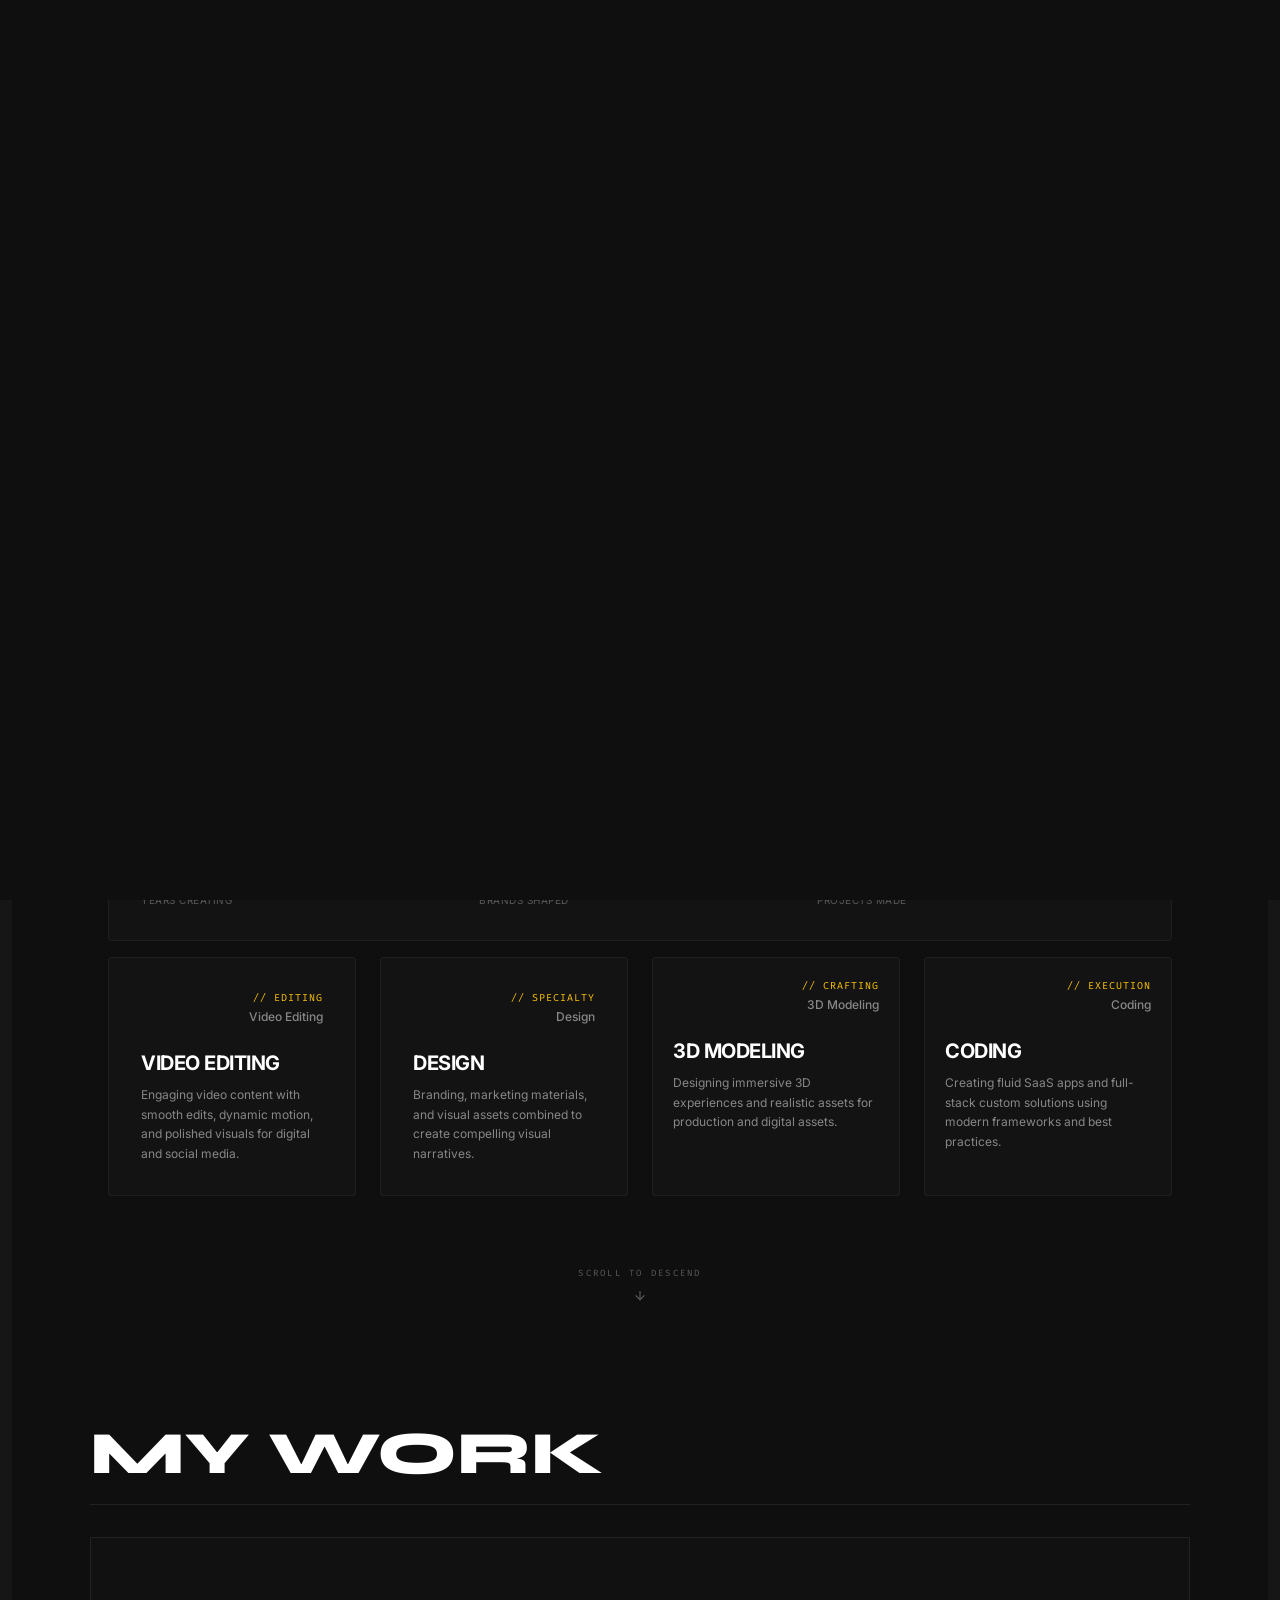
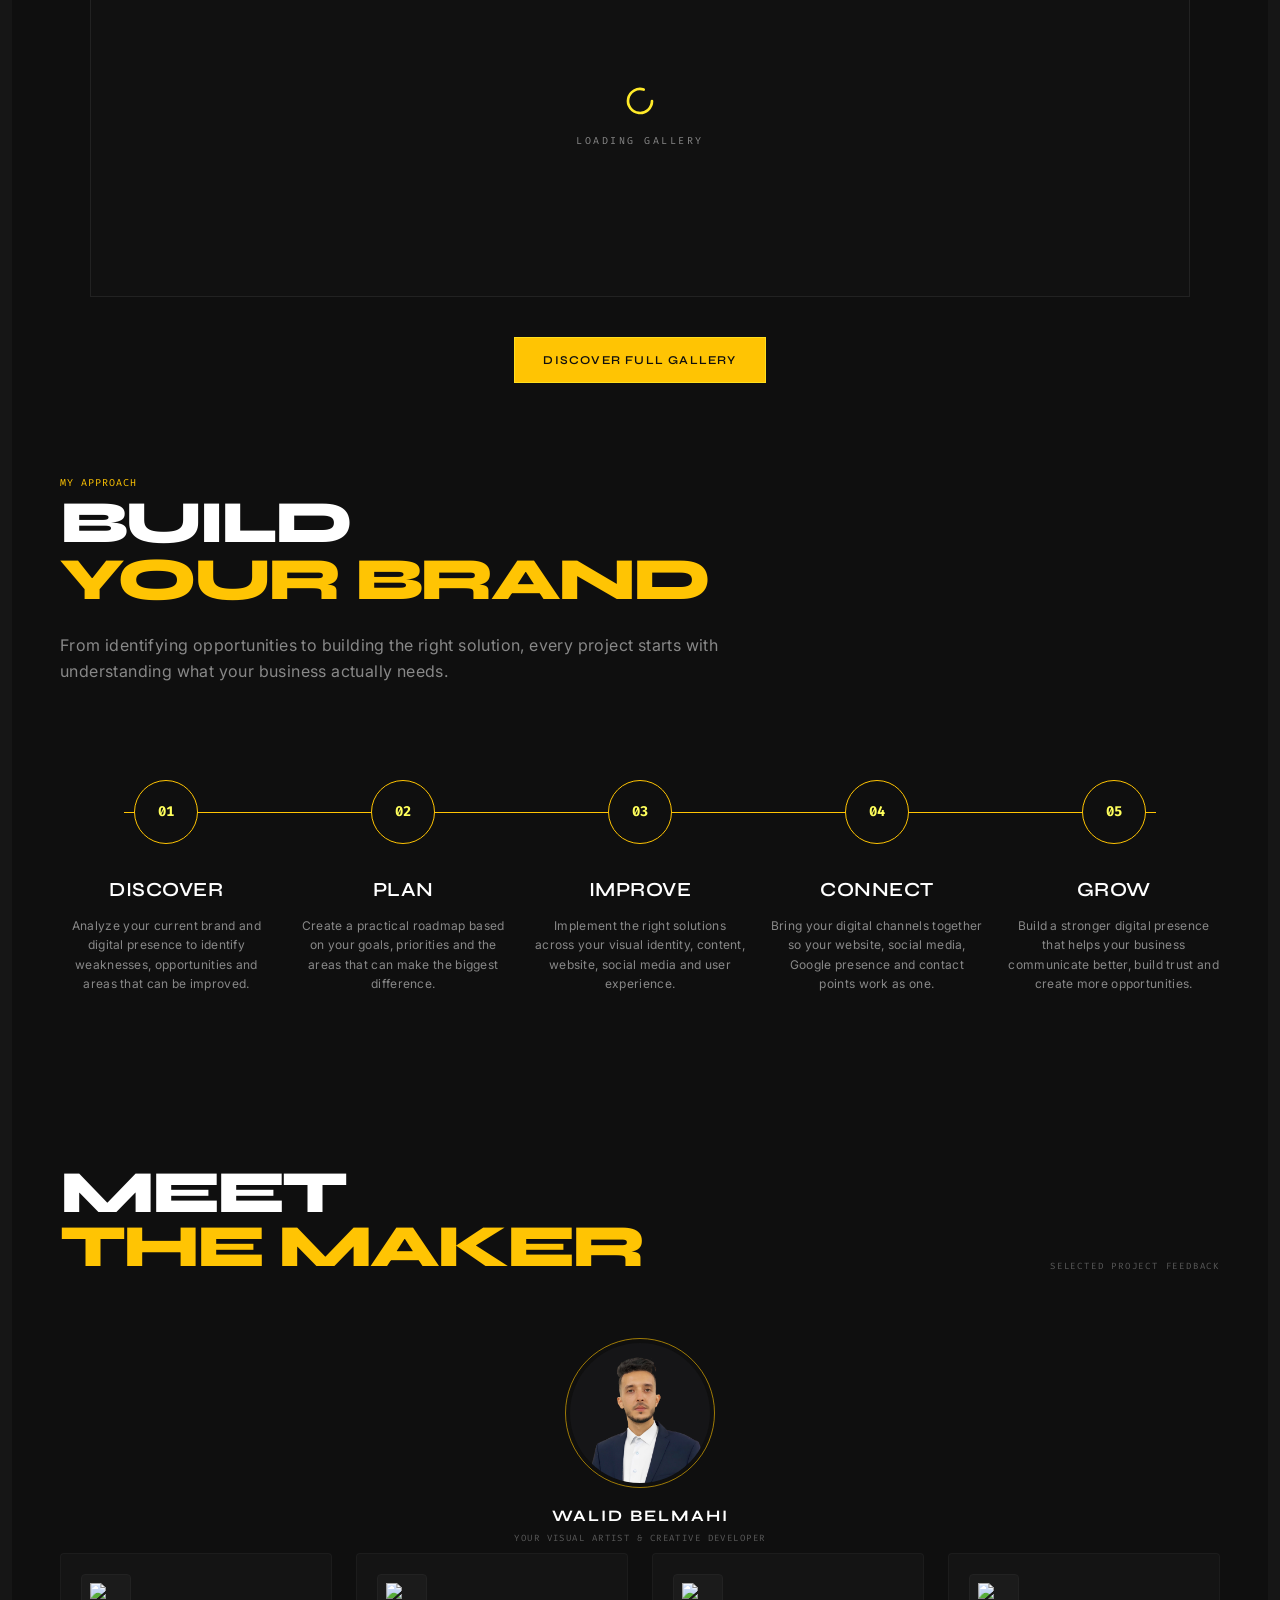
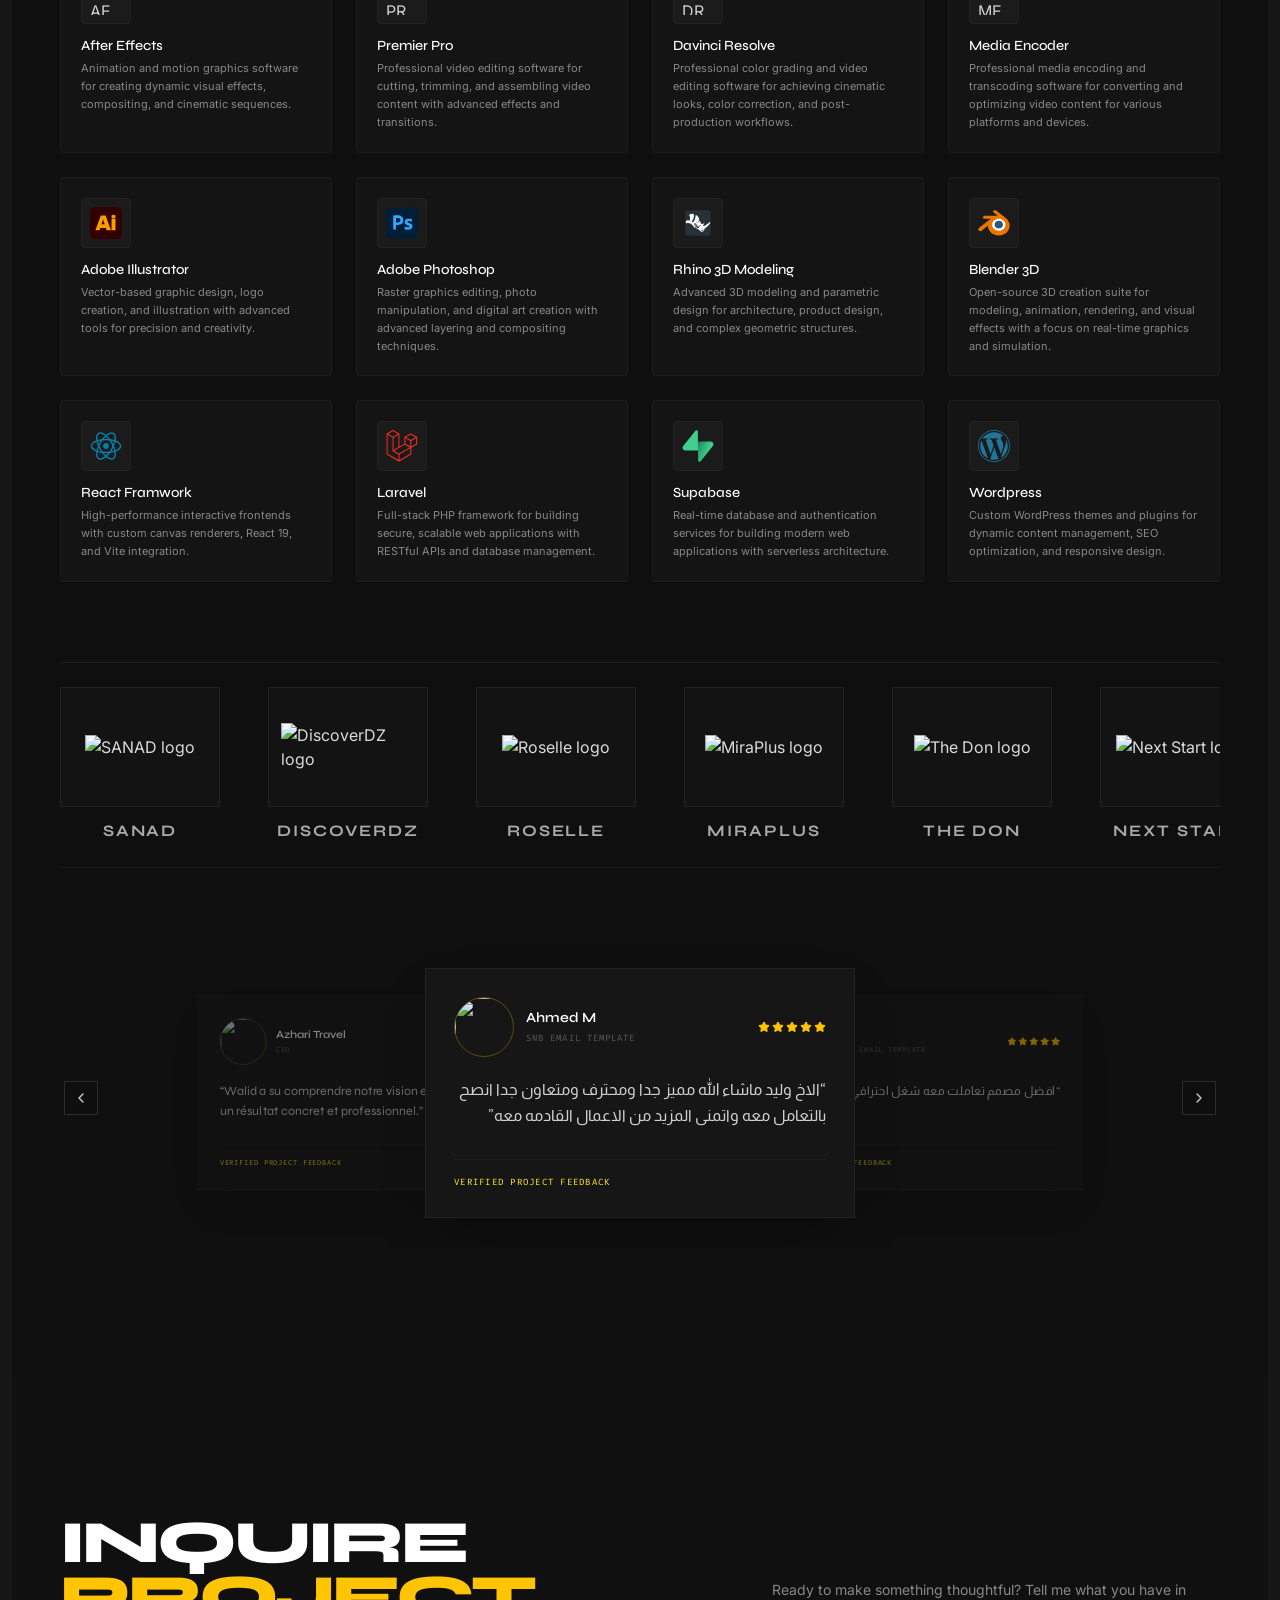
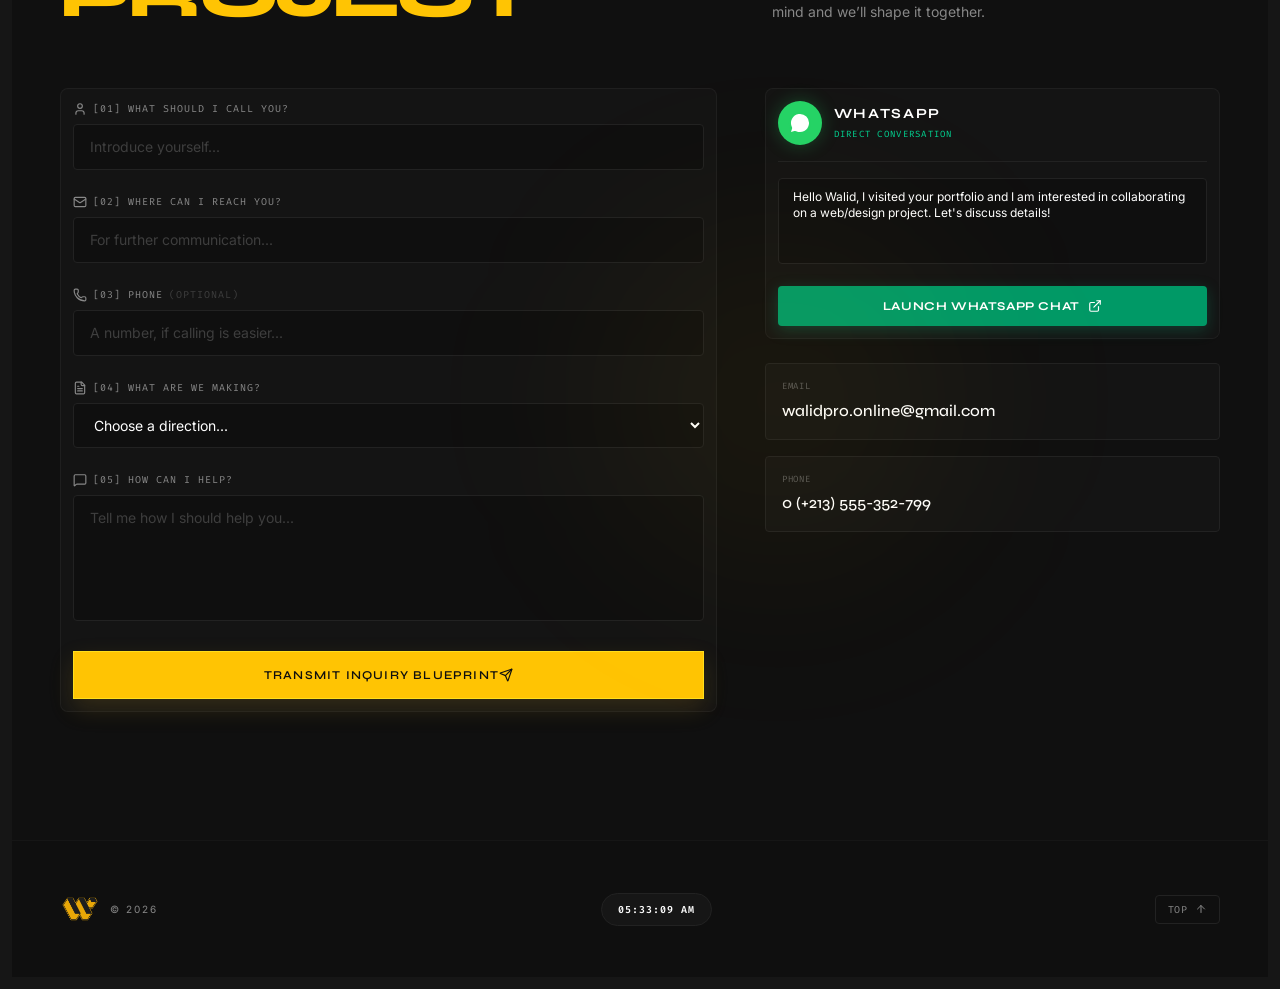
==== commit 442cf194: "update 4.0.1" ====
--- a/index.html
+++ b/index.html
@@ -208,8 +208,8 @@
     <title>
       Walid Belmahi - Creative Developer & Graphic Designer
     </title>
-    <script type="module" crossorigin src="./assets/index-CJQUc2jd.js"></script>
-    <link rel="stylesheet" crossorigin href="./assets/index-B8BrLyHi.css">
+    <script type="module" crossorigin src="./assets/index-CasMROrT.js"></script>
+    <link rel="stylesheet" crossorigin href="./assets/index-Bwat7txU.css">
   </head>
 
   <body>
--- a/assets/index-Bwat7txU.css
+++ b/assets/index-Bwat7txU.css
@@ -0,0 +1 @@
+@import"https://fonts.googleapis.com/css2?family=Space+Grotesk:wght@300;400;500;600;700&family=Outfit:wght@300;400;500;600;700;800&family=Inter:wght@300;400;500;600;700&family=Fira+Code:wght@400;500;600&family=Syne:wght@700;800&family=Oswald:wght@600;700&display=swap";@import"https://fonts.googleapis.com/css2?family=DM+Serif+Display&family=DM+Serif+Text:ital@0;1&family=Public+Sans:ital,wght@0,300;0,400;0,500;0,600;0,700;1,300;1,400;1,500;1,600;1,700&display=swap";@import"https://fonts.googleapis.com/css2?family=Almarai:wght@300;400;700;800&display=swap";/*! tailwindcss v4.3.2 | MIT License | https://tailwindcss.com */@layer properties{@supports (((-webkit-hyphens:none)) and (not (margin-trim:inline))) or ((-moz-orient:inline) and (not (color:rgb(from red r g b)))){*,:before,:after,::backdrop{--tw-translate-x:0;--tw-translate-y:0;--tw-translate-z:0;--tw-scale-x:1;--tw-scale-y:1;--tw-scale-z:1;--tw-rotate-x:initial;--tw-rotate-y:initial;--tw-rotate-z:initial;--tw-skew-x:initial;--tw-skew-y:initial;--tw-scroll-snap-strictness:proximity;--tw-scrollbar-thumb:#0000;--tw-scrollbar-track:#0000;--tw-space-y-reverse:0;--tw-border-style:solid;--tw-gradient-position:initial;--tw-gradient-from:#0000;--tw-gradient-via:#0000;--tw-gradient-to:#0000;--tw-gradient-stops:initial;--tw-gradient-via-stops:initial;--tw-gradient-from-position:0%;--tw-gradient-via-position:50%;--tw-gradient-to-position:100%;--tw-leading:initial;--tw-font-weight:initial;--tw-tracking:initial;--tw-shadow:0 0 #0000;--tw-shadow-color:initial;--tw-shadow-alpha:100%;--tw-inset-shadow:0 0 #0000;--tw-inset-shadow-color:initial;--tw-inset-shadow-alpha:100%;--tw-ring-color:initial;--tw-ring-shadow:0 0 #0000;--tw-inset-ring-color:initial;--tw-inset-ring-shadow:0 0 #0000;--tw-ring-inset:initial;--tw-ring-offset-width:0px;--tw-ring-offset-color:#fff;--tw-ring-offset-shadow:0 0 #0000;--tw-blur:initial;--tw-brightness:initial;--tw-contrast:initial;--tw-grayscale:initial;--tw-hue-rotate:initial;--tw-invert:initial;--tw-opacity:initial;--tw-saturate:initial;--tw-sepia:initial;--tw-drop-shadow:initial;--tw-drop-shadow-color:initial;--tw-drop-shadow-alpha:100%;--tw-drop-shadow-size:initial;--tw-backdrop-blur:initial;--tw-backdrop-brightness:initial;--tw-backdrop-contrast:initial;--tw-backdrop-grayscale:initial;--tw-backdrop-hue-rotate:initial;--tw-backdrop-invert:initial;--tw-backdrop-opacity:initial;--tw-backdrop-saturate:initial;--tw-backdrop-sepia:initial;--tw-duration:initial;--tw-ease:initial}}}@layer theme{:root,:host{--font-sans:"Inter", ui-sans-serif, system-ui, sans-serif;--font-mono:"Fira Code", monospace;--color-red-200:oklch(88.5% .062 18.334);--color-red-300:oklch(80.8% .114 19.571);--color-red-400:oklch(70.4% .191 22.216);--color-red-500:oklch(63.7% .237 25.331);--color-emerald-300:oklch(84.5% .143 164.978);--color-emerald-400:oklch(76.5% .177 163.223);--color-emerald-500:oklch(69.6% .17 162.48);--color-emerald-600:oklch(59.6% .145 163.225);--color-rose-400:oklch(71.2% .194 13.428);--color-black:#000;--color-white:#fff;--spacing:.25rem;--container-xs:20rem;--container-sm:24rem;--container-md:28rem;--container-xl:36rem;--container-2xl:42rem;--container-3xl:48rem;--container-4xl:56rem;--container-6xl:72rem;--container-7xl:80rem;--text-xs:.75rem;--text-xs--line-height:calc(1 / .75);--text-sm:.875rem;--text-sm--line-height:calc(1.25 / .875);--text-base:1rem;--text-base--line-height: 1.5 ;--text-lg:1.125rem;--text-lg--line-height:calc(1.75 / 1.125);--text-xl:1.25rem;--text-xl--line-height:calc(1.75 / 1.25);--text-2xl:1.5rem;--text-2xl--line-height:calc(2 / 1.5);--text-3xl:1.875rem;--text-3xl--line-height: 1.2 ;--text-4xl:2.25rem;--text-4xl--line-height:calc(2.5 / 2.25);--text-5xl:3rem;--text-5xl--line-height:1;--text-6xl:3.75rem;--text-6xl--line-height:1;--text-7xl:4.5rem;--text-7xl--line-height:1;--text-8xl:6rem;--text-8xl--line-height:1;--font-weight-medium:500;--font-weight-semibold:600;--font-weight-bold:700;--font-weight-extrabold:800;--tracking-tighter:-.05em;--tracking-tight:-.025em;--tracking-wide:.025em;--tracking-wider:.05em;--tracking-widest:.1em;--leading-tight:1.25;--leading-normal:1.5;--leading-relaxed:1.625;--radius-sm:.25rem;--radius-lg:.5rem;--radius-xl:.75rem;--radius-2xl:1rem;--radius-3xl:1.5rem;--ease-out:cubic-bezier(0, 0, .2, 1);--ease-in-out:cubic-bezier(.4, 0, .2, 1);--animate-spin:spin 1s linear infinite;--animate-ping:ping 1s cubic-bezier(0, 0, .2, 1) infinite;--animate-pulse:pulse 2s cubic-bezier(.4, 0, .6, 1) infinite;--blur-sm:8px;--blur-md:12px;--blur-xl:24px;--blur-3xl:64px;--aspect-video:16 / 9;--default-transition-duration:.15s;--default-transition-timing-function:cubic-bezier(.4, 0, .2, 1);--default-font-family:var(--font-sans);--default-mono-font-family:var(--font-mono);--font-display:"Syne", "Space Grotesk", sans-serif;--font-arabic:"Almarai", "Tahoma", sans-serif;--color-gold-200:var(--custom-gold-200,#e8d99c);--color-gold-300:var(--custom-gold-300,#d6bc5b);--color-gold-400:var(--custom-gold-400,#c5a12d);--color-gold-500:var(--custom-gold-500,#d4af37);--color-gold-600:var(--custom-gold-600,#8f6717);--color-gold-950:var(--custom-gold-950,#291a0a);--color-charcoal-950:#0f0f0f;--color-charcoal-900:#161616;--color-charcoal-800:#222;--color-charcoal-700:#2c2c2c;--color-charcoal-600:#3e3e3e;--color-charcoal-500:#5a5a5a;--color-charcoal-400:#888;--color-charcoal-300:#d0d0d0}}@layer base{*,:after,:before,::backdrop{box-sizing:border-box;border:0 solid;margin:0;padding:0}::file-selector-button{box-sizing:border-box;border:0 solid;margin:0;padding:0}html,:host{-webkit-text-size-adjust:100%;-moz-tab-size:4;tab-size:4;line-height:1.5;font-family:var(--default-font-family,ui-sans-serif, system-ui, sans-serif, "Apple Color Emoji", "Segoe UI Emoji", "Segoe UI Symbol", "Noto Color Emoji");font-feature-settings:var(--default-font-feature-settings,normal);font-variation-settings:var(--default-font-variation-settings,normal);-webkit-tap-highlight-color:transparent}hr{height:0;color:inherit;border-top-width:1px}abbr:where([title]){-webkit-text-decoration:underline dotted;text-decoration:underline dotted}h1,h2,h3,h4,h5,h6{font-size:inherit;font-weight:inherit}a{color:inherit;-webkit-text-decoration:inherit;text-decoration:inherit}b,strong{font-weight:bolder}code,kbd,samp,pre{font-family:var(--default-mono-font-family,ui-monospace, SFMono-Regular, Menlo, Monaco, Consolas, "Liberation Mono", "Courier New", monospace);font-feature-settings:var(--default-mono-font-feature-settings,normal);font-variation-settings:var(--default-mono-font-variation-settings,normal);font-size:1em}small{font-size:80%}sub,sup{vertical-align:baseline;font-size:75%;line-height:0;position:relative}sub{bottom:-.25em}sup{top:-.5em}table{text-indent:0;border-color:inherit;border-collapse:collapse}:-moz-focusring{outline:auto}progress{vertical-align:baseline}summary{display:list-item}ol,ul,menu{list-style:none}img,svg,video,canvas,audio,iframe,embed,object{vertical-align:middle;display:block}img,video{max-width:100%;height:auto}button,input,select,optgroup,textarea{font:inherit;font-feature-settings:inherit;font-variation-settings:inherit;letter-spacing:inherit;color:inherit;opacity:1;background-color:#0000;border-radius:0}::file-selector-button{font:inherit;font-feature-settings:inherit;font-variation-settings:inherit;letter-spacing:inherit;color:inherit;opacity:1;background-color:#0000;border-radius:0}:where(select:is([multiple],[size])) optgroup{font-weight:bolder}:where(select:is([multiple],[size])) optgroup option{padding-inline-start:20px}::file-selector-button{margin-inline-end:4px}::placeholder{opacity:1}@supports (not ((-webkit-appearance:-apple-pay-button))) or (contain-intrinsic-size:1px){::placeholder{color:currentColor}@supports (color:color-mix(in lab,red,red)){::placeholder{color:color-mix(in oklab,currentcolor 50%,transparent)}}}textarea{resize:vertical}::-webkit-search-decoration{-webkit-appearance:none}::-webkit-date-and-time-value{min-height:1lh;text-align:inherit}::-webkit-datetime-edit{display:inline-flex}::-webkit-datetime-edit-fields-wrapper{padding:0}::-webkit-datetime-edit{padding-block:0}::-webkit-datetime-edit-year-field{padding-block:0}::-webkit-datetime-edit-month-field{padding-block:0}::-webkit-datetime-edit-day-field{padding-block:0}::-webkit-datetime-edit-hour-field{padding-block:0}::-webkit-datetime-edit-minute-field{padding-block:0}::-webkit-datetime-edit-second-field{padding-block:0}::-webkit-datetime-edit-millisecond-field{padding-block:0}::-webkit-datetime-edit-meridiem-field{padding-block:0}::-webkit-calendar-picker-indicator{line-height:1}:-moz-ui-invalid{box-shadow:none}button,input:where([type=button],[type=reset],[type=submit]){-webkit-appearance:button;-moz-appearance:button;appearance:button}::file-selector-button{-webkit-appearance:button;-moz-appearance:button;appearance:button}::-webkit-inner-spin-button{height:auto}::-webkit-outer-spin-button{height:auto}[hidden]:where(:not([hidden=until-found])){display:none!important}html{scroll-behavior:smooth;background-color:var(--color-charcoal-950);color:var(--color-charcoal-300);overflow-x:hidden}body{font-family:var(--font-sans);border:12px solid var(--color-charcoal-900);min-height:100vh}html:lang(ar),html[dir=rtl],html:lang(ar) body,html[dir=rtl] body,.font-arabic{font-family:var(--font-arabic)}::-webkit-scrollbar{width:8px;height:8px}::-webkit-scrollbar-track{background:var(--color-charcoal-950)}::-webkit-scrollbar-thumb{background:var(--color-charcoal-800);border:2px solid var(--color-charcoal-950);border-radius:4px}::-webkit-scrollbar-thumb:hover{background:var(--color-gold-500)}.text-gradient-gold{-webkit-text-fill-color:transparent;background:linear-gradient(135deg,#fff 10%,#e8d99c 50%,#c5a12d);-webkit-background-clip:text;background-clip:text}.text-gradient-gold-pure{-webkit-text-fill-color:transparent;background:linear-gradient(135deg,#f4edd0,#d6bc5b,#af851f);-webkit-background-clip:text;background-clip:text}.border-gradient-gold{border-image:linear-gradient(90deg,#af851f,#d6bc5b,#4c3313) 1}}@layer components;@layer utilities{.pointer-events-auto{pointer-events:auto}.pointer-events-none{pointer-events:none}.sr-only{clip-path:inset(50%);white-space:nowrap;border-width:0;width:1px;height:1px;margin:-1px;padding:0;position:absolute;overflow:hidden}.\!absolute{position:absolute!important}.absolute{position:absolute}.fixed{position:fixed}.relative{position:relative}.static{position:static}.-inset-0\.5{inset:calc(var(--spacing) * -.5)}.inset-0{top:0;right:0;bottom:0;left:0}.inset-y-0{inset-block:0}.top-0{top:0}.top-1\/2{top:50%}.top-1\/3{top:33.3333%}.top-3{top:calc(var(--spacing) * 3)}.top-5{top:calc(var(--spacing) * 5)}.top-8{top:calc(var(--spacing) * 8)}.top-\[60px\]{top:60px}.right-0{right:0}.right-1{right:var(--spacing)}.right-1\/4{right:25%}.right-3{right:calc(var(--spacing) * 3)}.right-5{right:calc(var(--spacing) * 5)}.right-6{right:calc(var(--spacing) * 6)}.right-15{right:calc(var(--spacing) * 15)}.-bottom-1\.5{bottom:calc(var(--spacing) * -1.5)}.bottom-1\/4{bottom:25%}.bottom-2{bottom:calc(var(--spacing) * 2)}.bottom-3{bottom:calc(var(--spacing) * 3)}.bottom-5{bottom:calc(var(--spacing) * 5)}.bottom-6{bottom:calc(var(--spacing) * 6)}.bottom-10{bottom:calc(var(--spacing) * 10)}.bottom-18{bottom:calc(var(--spacing) * 18)}.bottom-full{bottom:100%}.left-0{left:0}.left-1{left:var(--spacing)}.left-1\/2{left:50%}.left-1\/4{left:25%}.left-3{left:calc(var(--spacing) * 3)}.left-15{left:calc(var(--spacing) * 15)}.left-\[1\.15rem\]{left:1.15rem}.isolate{isolation:isolate}.z-0{z-index:0}.z-10{z-index:10}.z-20{z-index:20}.z-30{z-index:30}.z-40{z-index:40}.z-45{z-index:45}.z-50{z-index:50}.z-5999999999000{z-index:2147483647}.z-\[-1\]{z-index:-1}.z-\[9999\]{z-index:9999}.z-\[99998\]{z-index:99998}.z-\[99999\]{z-index:99999}.z-\[999998\]{z-index:999998}.z-\[999999999\]{z-index:999999999}.col-span-full{grid-column:1/-1}.container{width:100%}@media(min-width:40rem){.container{max-width:40rem}}@media(min-width:48rem){.container{max-width:48rem}}@media(min-width:64rem){.container{max-width:64rem}}@media(min-width:80rem){.container{max-width:80rem}}@media(min-width:96rem){.container{max-width:96rem}}.-mx-6{margin-inline:calc(var(--spacing) * -6)}.mx-auto{margin-inline:auto}.my-4{margin-block:calc(var(--spacing) * 4)}.mt-0\.5{margin-top:calc(var(--spacing) * .5)}.mt-1{margin-top:var(--spacing)}.mt-2{margin-top:calc(var(--spacing) * 2)}.mt-3{margin-top:calc(var(--spacing) * 3)}.mt-4{margin-top:calc(var(--spacing) * 4)}.mt-5{margin-top:calc(var(--spacing) * 5)}.mt-6{margin-top:calc(var(--spacing) * 6)}.mt-8{margin-top:calc(var(--spacing) * 8)}.mt-10{margin-top:calc(var(--spacing) * 10)}.mt-16{margin-top:calc(var(--spacing) * 16)}.mt-20{margin-top:calc(var(--spacing) * 20)}.mt-auto{margin-top:auto}.mr-2{margin-right:calc(var(--spacing) * 2)}.mb-0\.5{margin-bottom:calc(var(--spacing) * .5)}.mb-1{margin-bottom:var(--spacing)}.mb-1\.5{margin-bottom:calc(var(--spacing) * 1.5)}.mb-2{margin-bottom:calc(var(--spacing) * 2)}.mb-3{margin-bottom:calc(var(--spacing) * 3)}.mb-4{margin-bottom:calc(var(--spacing) * 4)}.mb-5{margin-bottom:calc(var(--spacing) * 5)}.mb-6{margin-bottom:calc(var(--spacing) * 6)}.mb-8{margin-bottom:calc(var(--spacing) * 8)}.mb-16{margin-bottom:calc(var(--spacing) * 16)}.ml-auto{margin-left:auto}.line-clamp-2{-webkit-line-clamp:2;-webkit-box-orient:vertical;display:-webkit-box;overflow:hidden}.\!hidden{display:none!important}.block{display:block}.flex{display:flex}.grid{display:grid}.hidden{display:none}.inline-flex{display:inline-flex}.table{display:table}.aspect-\[9\/16\]{aspect-ratio:9/16}.aspect-square{aspect-ratio:1}.aspect-video{aspect-ratio:var(--aspect-video)}.h-1{height:var(--spacing)}.h-1\.5{height:calc(var(--spacing) * 1.5)}.h-2{height:calc(var(--spacing) * 2)}.h-3{height:calc(var(--spacing) * 3)}.h-3\.5{height:calc(var(--spacing) * 3.5)}.h-4{height:calc(var(--spacing) * 4)}.h-5{height:calc(var(--spacing) * 5)}.h-6{height:calc(var(--spacing) * 6)}.h-7{height:calc(var(--spacing) * 7)}.h-8{height:calc(var(--spacing) * 8)}.h-9{height:calc(var(--spacing) * 9)}.h-10{height:calc(var(--spacing) * 10)}.h-11{height:calc(var(--spacing) * 11)}.h-12{height:calc(var(--spacing) * 12)}.h-14{height:calc(var(--spacing) * 14)}.h-15{height:calc(var(--spacing) * 15)}.h-16{height:calc(var(--spacing) * 16)}.h-20{height:calc(var(--spacing) * 20)}.h-24{height:calc(var(--spacing) * 24)}.h-\[1px\]{height:1px}.h-\[3px\]{height:3px}.h-\[150px\]{height:150px}.h-\[290px\]{height:290px}.h-\[300px\]{height:300px}.h-\[350px\]{height:350px}.h-\[calc\(100\%-2\.5rem\)\]{height:calc(100% - 2.5rem)}.h-\[calc\(100vh-2rem\)\]{height:calc(100vh - 2rem)}.h-auto{height:auto}.h-full{height:100%}.h-px{height:1px}.max-h-40{max-height:calc(var(--spacing) * 40)}.max-h-\[45vh\]{max-height:45vh}.max-h-\[78vh\]{max-height:78vh}.max-h-\[88vh\]{max-height:88vh}.max-h-\[92vh\]{max-height:92vh}.max-h-\[100vh\]{max-height:100vh}.max-h-\[380px\]{max-height:380px}.max-h-full{max-height:100%}.min-h-12{min-height:calc(var(--spacing) * 12)}.min-h-24{min-height:calc(var(--spacing) * 24)}.min-h-\[260px\]{min-height:260px}.min-h-\[330px\]{min-height:330px}.min-h-\[360px\]{min-height:360px}.min-h-screen{min-height:100vh}.w-1{width:var(--spacing)}.w-1\.5{width:calc(var(--spacing) * 1.5)}.w-1\/2{width:50%}.w-3{width:calc(var(--spacing) * 3)}.w-3\.5{width:calc(var(--spacing) * 3.5)}.w-4{width:calc(var(--spacing) * 4)}.w-5{width:calc(var(--spacing) * 5)}.w-6{width:calc(var(--spacing) * 6)}.w-7{width:calc(var(--spacing) * 7)}.w-8{width:calc(var(--spacing) * 8)}.w-9{width:calc(var(--spacing) * 9)}.w-10{width:calc(var(--spacing) * 10)}.w-11{width:calc(var(--spacing) * 11)}.w-12{width:calc(var(--spacing) * 12)}.w-14{width:calc(var(--spacing) * 14)}.w-15{width:calc(var(--spacing) * 15)}.w-16{width:calc(var(--spacing) * 16)}.w-24{width:calc(var(--spacing) * 24)}.w-32{width:calc(var(--spacing) * 32)}.w-64{width:calc(var(--spacing) * 64)}.w-80{width:calc(var(--spacing) * 80)}.w-\[84vw\]{width:84vw}.w-\[150px\]{width:150px}.w-\[300px\]{width:300px}.w-\[350px\]{width:350px}.w-\[calc\(100\%-8rem\)\]{width:calc(100% - 8rem)}.w-\[calc\(100vw-2\.5rem\)\]{width:calc(100vw - 2.5rem)}.w-\[calc\(100vw-2rem\)\]{width:calc(100vw - 2rem)}.w-\[min\(60vw\,430px\)\]{width:min(60vw,430px)}.w-auto{width:auto}.w-full{width:100%}.w-px{width:1px}.max-w-2xl{max-width:var(--container-2xl)}.max-w-3xl{max-width:var(--container-3xl)}.max-w-4xl{max-width:var(--container-4xl)}.max-w-6xl{max-width:var(--container-6xl)}.max-w-7xl{max-width:var(--container-7xl)}.max-w-\[340px\]{max-width:340px}.max-w-\[470px\]{max-width:470px}.max-w-\[520px\]{max-width:520px}.max-w-\[1100px\]{max-width:1100px}.max-w-\[1400px\]{max-width:1400px}.max-w-full{max-width:100%}.max-w-md{max-width:var(--container-md)}.max-w-sm{max-width:var(--container-sm)}.max-w-xl{max-width:var(--container-xl)}.max-w-xs{max-width:var(--container-xs)}.min-w-0{min-width:0}.min-w-28{min-width:calc(var(--spacing) * 28)}.flex-1{flex:1}.flex-shrink-0,.shrink-0{flex-shrink:0}.origin-left{transform-origin:0}.origin-right{transform-origin:100%}.origin-top{transform-origin:top}.-translate-x-1\/2{--tw-translate-x: -50% ;translate:var(--tw-translate-x) var(--tw-translate-y)}.-translate-y-1\/2{--tw-translate-y: -50% ;translate:var(--tw-translate-x) var(--tw-translate-y)}.scale-110{--tw-scale-x:110%;--tw-scale-y:110%;--tw-scale-z:110%;scale:var(--tw-scale-x) var(--tw-scale-y)}.transform{transform:var(--tw-rotate-x,) var(--tw-rotate-y,) var(--tw-rotate-z,) var(--tw-skew-x,) var(--tw-skew-y,)}.animate-ping{animation:var(--animate-ping)}.animate-pulse{animation:var(--animate-pulse)}.animate-spin{animation:var(--animate-spin)}.cursor-pointer{cursor:pointer}.cursor-zoom-in{cursor:zoom-in}.cursor-zoom-out{cursor:zoom-out}.resize{resize:both}.resize-none{resize:none}.snap-x{scroll-snap-type:x var(--tw-scroll-snap-strictness)}.snap-mandatory{--tw-scroll-snap-strictness:mandatory}.snap-center{scroll-snap-align:center}.snap-always{scroll-snap-stop:always}.scroll-ml-0{scroll-margin-left:0}.scrollbar-thin{scrollbar-width:thin}.scrollbar-thumb-charcoal-800{--tw-scrollbar-thumb:var(--color-charcoal-800);scrollbar-color:var(--tw-scrollbar-thumb) var(--tw-scrollbar-track)}.grid-cols-1{grid-template-columns:repeat(1,minmax(0,1fr))}.grid-cols-2{grid-template-columns:repeat(2,minmax(0,1fr))}.grid-cols-3{grid-template-columns:repeat(3,minmax(0,1fr))}.grid-cols-\[2\.5rem_1fr\]{grid-template-columns:2.5rem 1fr}.flex-col{flex-direction:column}.flex-row{flex-direction:row}.flex-wrap{flex-wrap:wrap}.items-baseline{align-items:baseline}.items-center{align-items:center}.items-end{align-items:flex-end}.items-start{align-items:flex-start}.justify-between{justify-content:space-between}.justify-center{justify-content:center}.justify-end{justify-content:flex-end}.gap-0{gap:0}.gap-0\.5{gap:calc(var(--spacing) * .5)}.gap-1{gap:var(--spacing)}.gap-1\.5{gap:calc(var(--spacing) * 1.5)}.gap-2{gap:calc(var(--spacing) * 2)}.gap-2\.5{gap:calc(var(--spacing) * 2.5)}.gap-3{gap:calc(var(--spacing) * 3)}.gap-4{gap:calc(var(--spacing) * 4)}.gap-5{gap:calc(var(--spacing) * 5)}.gap-6{gap:calc(var(--spacing) * 6)}.gap-8{gap:calc(var(--spacing) * 8)}.gap-10{gap:calc(var(--spacing) * 10)}.gap-12{gap:calc(var(--spacing) * 12)}:where(.space-y-1>:not(:last-child)){--tw-space-y-reverse:0;margin-block-start:calc(var(--spacing) * var(--tw-space-y-reverse));margin-block-end:calc(var(--spacing) * calc(1 - var(--tw-space-y-reverse)))}:where(.space-y-1\.5>:not(:last-child)){--tw-space-y-reverse:0;margin-block-start:calc(calc(var(--spacing) * 1.5) * var(--tw-space-y-reverse));margin-block-end:calc(calc(var(--spacing) * 1.5) * calc(1 - var(--tw-space-y-reverse)))}:where(.space-y-2>:not(:last-child)){--tw-space-y-reverse:0;margin-block-start:calc(calc(var(--spacing) * 2) * var(--tw-space-y-reverse));margin-block-end:calc(calc(var(--spacing) * 2) * calc(1 - var(--tw-space-y-reverse)))}:where(.space-y-3>:not(:last-child)){--tw-space-y-reverse:0;margin-block-start:calc(calc(var(--spacing) * 3) * var(--tw-space-y-reverse));margin-block-end:calc(calc(var(--spacing) * 3) * calc(1 - var(--tw-space-y-reverse)))}:where(.space-y-4>:not(:last-child)){--tw-space-y-reverse:0;margin-block-start:calc(calc(var(--spacing) * 4) * var(--tw-space-y-reverse));margin-block-end:calc(calc(var(--spacing) * 4) * calc(1 - var(--tw-space-y-reverse)))}:where(.space-y-6>:not(:last-child)){--tw-space-y-reverse:0;margin-block-start:calc(calc(var(--spacing) * 6) * var(--tw-space-y-reverse));margin-block-end:calc(calc(var(--spacing) * 6) * calc(1 - var(--tw-space-y-reverse)))}.gap-x-8{column-gap:calc(var(--spacing) * 8)}.gap-y-6{row-gap:calc(var(--spacing) * 6)}.truncate{text-overflow:ellipsis;white-space:nowrap;overflow:hidden}.overflow-hidden{overflow:hidden}.overflow-x-auto{overflow-x:auto}.overflow-x-hidden{overflow-x:hidden}.overflow-y-auto{overflow-y:auto}.overscroll-contain{overscroll-behavior:contain}.overscroll-x-contain{overscroll-behavior-x:contain}.rounded{border-radius:.25rem}.rounded-2xl{border-radius:var(--radius-2xl)}.rounded-3xl{border-radius:var(--radius-3xl)}.rounded-full{border-radius:3.40282e38px}.rounded-lg{border-radius:var(--radius-lg)}.rounded-sm{border-radius:var(--radius-sm)}.rounded-xl{border-radius:var(--radius-xl)}.rounded-b{border-bottom-right-radius:.25rem;border-bottom-left-radius:.25rem}.border{border-style:var(--tw-border-style);border-width:1px}.border-0{border-style:var(--tw-border-style);border-width:0}.border-2{border-style:var(--tw-border-style);border-width:2px}.border-y{border-block-style:var(--tw-border-style);border-block-width:1px}.border-t{border-top-style:var(--tw-border-style);border-top-width:1px}.border-r{border-right-style:var(--tw-border-style);border-right-width:1px}.border-b{border-bottom-style:var(--tw-border-style);border-bottom-width:1px}.border-l-2{border-left-style:var(--tw-border-style);border-left-width:2px}.border-charcoal-600{border-color:var(--color-charcoal-600)}.border-charcoal-700{border-color:var(--color-charcoal-700)}.border-charcoal-800{border-color:var(--color-charcoal-800)}.border-charcoal-800\/40{border-color:#2226}@supports (color:color-mix(in lab,red,red)){.border-charcoal-800\/40{border-color:color-mix(in oklab,var(--color-charcoal-800) 40%,transparent)}}.border-charcoal-800\/50{border-color:#22222280}@supports (color:color-mix(in lab,red,red)){.border-charcoal-800\/50{border-color:color-mix(in oklab,var(--color-charcoal-800) 50%,transparent)}}.border-charcoal-800\/60{border-color:#2229}@supports (color:color-mix(in lab,red,red)){.border-charcoal-800\/60{border-color:color-mix(in oklab,var(--color-charcoal-800) 60%,transparent)}}.border-charcoal-800\/70{border-color:#222222b3}@supports (color:color-mix(in lab,red,red)){.border-charcoal-800\/70{border-color:color-mix(in oklab,var(--color-charcoal-800) 70%,transparent)}}.border-charcoal-800\/80{border-color:#222c}@supports (color:color-mix(in lab,red,red)){.border-charcoal-800\/80{border-color:color-mix(in oklab,var(--color-charcoal-800) 80%,transparent)}}.border-charcoal-800\/85{border-color:#222222d9}@supports (color:color-mix(in lab,red,red)){.border-charcoal-800\/85{border-color:color-mix(in oklab,var(--color-charcoal-800) 85%,transparent)}}.border-charcoal-800\/90{border-color:#222222e6}@supports (color:color-mix(in lab,red,red)){.border-charcoal-800\/90{border-color:color-mix(in oklab,var(--color-charcoal-800) 90%,transparent)}}.border-charcoal-900{border-color:var(--color-charcoal-900)}.border-charcoal-950{border-color:var(--color-charcoal-950)}.border-emerald-500\/50{border-color:#00bb7f80}@supports (color:color-mix(in lab,red,red)){.border-emerald-500\/50{border-color:color-mix(in oklab,var(--color-emerald-500) 50%,transparent)}}.border-gold-400,.border-gold-400\/70{border-color:var(--color-gold-400)}@supports (color:color-mix(in lab,red,red)){.border-gold-400\/70{border-color:color-mix(in oklab,var(--color-gold-400) 70%,transparent)}}.border-gold-500,.border-gold-500\/20{border-color:var(--color-gold-500)}@supports (color:color-mix(in lab,red,red)){.border-gold-500\/20{border-color:color-mix(in oklab,var(--color-gold-500) 20%,transparent)}}.border-gold-500\/25{border-color:var(--color-gold-500)}@supports (color:color-mix(in lab,red,red)){.border-gold-500\/25{border-color:color-mix(in oklab,var(--color-gold-500) 25%,transparent)}}.border-gold-500\/30{border-color:var(--color-gold-500)}@supports (color:color-mix(in lab,red,red)){.border-gold-500\/30{border-color:color-mix(in oklab,var(--color-gold-500) 30%,transparent)}}.border-gold-500\/40{border-color:var(--color-gold-500)}@supports (color:color-mix(in lab,red,red)){.border-gold-500\/40{border-color:color-mix(in oklab,var(--color-gold-500) 40%,transparent)}}.border-gold-500\/50{border-color:var(--color-gold-500)}@supports (color:color-mix(in lab,red,red)){.border-gold-500\/50{border-color:color-mix(in oklab,var(--color-gold-500) 50%,transparent)}}.border-gold-500\/60{border-color:var(--color-gold-500)}@supports (color:color-mix(in lab,red,red)){.border-gold-500\/60{border-color:color-mix(in oklab,var(--color-gold-500) 60%,transparent)}}.border-red-500\/30{border-color:#fb2c364d}@supports (color:color-mix(in lab,red,red)){.border-red-500\/30{border-color:color-mix(in oklab,var(--color-red-500) 30%,transparent)}}.border-red-500\/40{border-color:#fb2c3666}@supports (color:color-mix(in lab,red,red)){.border-red-500\/40{border-color:color-mix(in oklab,var(--color-red-500) 40%,transparent)}}.border-red-500\/50{border-color:#fb2c3680}@supports (color:color-mix(in lab,red,red)){.border-red-500\/50{border-color:color-mix(in oklab,var(--color-red-500) 50%,transparent)}}.border-red-500\/60{border-color:#fb2c3699}@supports (color:color-mix(in lab,red,red)){.border-red-500\/60{border-color:color-mix(in oklab,var(--color-red-500) 60%,transparent)}}.border-white{border-color:var(--color-white)}.border-t-transparent{border-top-color:#0000}.\!bg-\[transparent\]{background-color:#0000!important}.bg-\[\#25D366\]{background-color:#25d366}.bg-\[\#101010\]{background-color:#101010}.bg-black{background-color:var(--color-black)}.bg-black\/30{background-color:#0000004d}@supports (color:color-mix(in lab,red,red)){.bg-black\/30{background-color:color-mix(in oklab,var(--color-black) 30%,transparent)}}.bg-black\/60{background-color:#0009}@supports (color:color-mix(in lab,red,red)){.bg-black\/60{background-color:color-mix(in oklab,var(--color-black) 60%,transparent)}}.bg-black\/75{background-color:#000000bf}@supports (color:color-mix(in lab,red,red)){.bg-black\/75{background-color:color-mix(in oklab,var(--color-black) 75%,transparent)}}.bg-black\/80{background-color:#000c}@supports (color:color-mix(in lab,red,red)){.bg-black\/80{background-color:color-mix(in oklab,var(--color-black) 80%,transparent)}}.bg-charcoal-500\/10{background-color:#5a5a5a1a}@supports (color:color-mix(in lab,red,red)){.bg-charcoal-500\/10{background-color:color-mix(in oklab,var(--color-charcoal-500) 10%,transparent)}}.bg-charcoal-900{background-color:var(--color-charcoal-900)}.bg-charcoal-900\/20{background-color:#16161633}@supports (color:color-mix(in lab,red,red)){.bg-charcoal-900\/20{background-color:color-mix(in oklab,var(--color-charcoal-900) 20%,transparent)}}.bg-charcoal-900\/40{background-color:#16161666}@supports (color:color-mix(in lab,red,red)){.bg-charcoal-900\/40{background-color:color-mix(in oklab,var(--color-charcoal-900) 40%,transparent)}}.bg-charcoal-900\/60{background-color:#16161699}@supports (color:color-mix(in lab,red,red)){.bg-charcoal-900\/60{background-color:color-mix(in oklab,var(--color-charcoal-900) 60%,transparent)}}.bg-charcoal-900\/70{background-color:#161616b3}@supports (color:color-mix(in lab,red,red)){.bg-charcoal-900\/70{background-color:color-mix(in oklab,var(--color-charcoal-900) 70%,transparent)}}.bg-charcoal-900\/80{background-color:#161616cc}@supports (color:color-mix(in lab,red,red)){.bg-charcoal-900\/80{background-color:color-mix(in oklab,var(--color-charcoal-900) 80%,transparent)}}.bg-charcoal-900\/90{background-color:#161616e6}@supports (color:color-mix(in lab,red,red)){.bg-charcoal-900\/90{background-color:color-mix(in oklab,var(--color-charcoal-900) 90%,transparent)}}.bg-charcoal-950{background-color:var(--color-charcoal-950)}.bg-charcoal-950\/20{background-color:#0f0f0f33}@supports (color:color-mix(in lab,red,red)){.bg-charcoal-950\/20{background-color:color-mix(in oklab,var(--color-charcoal-950) 20%,transparent)}}.bg-charcoal-950\/40{background-color:#0f0f0f66}@supports (color:color-mix(in lab,red,red)){.bg-charcoal-950\/40{background-color:color-mix(in oklab,var(--color-charcoal-950) 40%,transparent)}}.bg-charcoal-950\/45{background-color:#0f0f0f73}@supports (color:color-mix(in lab,red,red)){.bg-charcoal-950\/45{background-color:color-mix(in oklab,var(--color-charcoal-950) 45%,transparent)}}.bg-charcoal-950\/60{background-color:#0f0f0f99}@supports (color:color-mix(in lab,red,red)){.bg-charcoal-950\/60{background-color:color-mix(in oklab,var(--color-charcoal-950) 60%,transparent)}}.bg-charcoal-950\/70{background-color:#0f0f0fb3}@supports (color:color-mix(in lab,red,red)){.bg-charcoal-950\/70{background-color:color-mix(in oklab,var(--color-charcoal-950) 70%,transparent)}}.bg-charcoal-950\/80{background-color:#0f0f0fcc}@supports (color:color-mix(in lab,red,red)){.bg-charcoal-950\/80{background-color:color-mix(in oklab,var(--color-charcoal-950) 80%,transparent)}}.bg-charcoal-950\/90{background-color:#0f0f0fe6}@supports (color:color-mix(in lab,red,red)){.bg-charcoal-950\/90{background-color:color-mix(in oklab,var(--color-charcoal-950) 90%,transparent)}}.bg-charcoal-950\/95{background-color:#0f0f0ff2}@supports (color:color-mix(in lab,red,red)){.bg-charcoal-950\/95{background-color:color-mix(in oklab,var(--color-charcoal-950) 95%,transparent)}}.bg-emerald-400{background-color:var(--color-emerald-400)}.bg-emerald-500{background-color:var(--color-emerald-500)}.bg-emerald-600{background-color:var(--color-emerald-600)}.bg-gold-400,.bg-gold-400\/20{background-color:var(--color-gold-400)}@supports (color:color-mix(in lab,red,red)){.bg-gold-400\/20{background-color:color-mix(in oklab,var(--color-gold-400) 20%,transparent)}}.bg-gold-500,.bg-gold-500\/5{background-color:var(--color-gold-500)}@supports (color:color-mix(in lab,red,red)){.bg-gold-500\/5{background-color:color-mix(in oklab,var(--color-gold-500) 5%,transparent)}}.bg-gold-500\/10{background-color:var(--color-gold-500)}@supports (color:color-mix(in lab,red,red)){.bg-gold-500\/10{background-color:color-mix(in oklab,var(--color-gold-500) 10%,transparent)}}.bg-gold-950\/20{background-color:var(--color-gold-950)}@supports (color:color-mix(in lab,red,red)){.bg-gold-950\/20{background-color:color-mix(in oklab,var(--color-gold-950) 20%,transparent)}}.bg-red-500\/10{background-color:#fb2c361a}@supports (color:color-mix(in lab,red,red)){.bg-red-500\/10{background-color:color-mix(in oklab,var(--color-red-500) 10%,transparent)}}.bg-transparent{background-color:#0000}.bg-white{background-color:var(--color-white)}.bg-white\/40{background-color:#fff6}@supports (color:color-mix(in lab,red,red)){.bg-white\/40{background-color:color-mix(in oklab,var(--color-white) 40%,transparent)}}.bg-gradient-to-b{--tw-gradient-position:to bottom in oklab;background-image:linear-gradient(var(--tw-gradient-stops))}.bg-gradient-to-r{--tw-gradient-position:to right in oklab;background-image:linear-gradient(var(--tw-gradient-stops))}.bg-\[linear-gradient\(rgba\(212\,175\,55\,0\.015\)_1px\,transparent_1px\)\,linear-gradient\(90deg\,rgba\(212\,175\,55\,0\.015\)_1px\,transparent_1px\)\]{background-image:linear-gradient(#d4af3704 1px,#0000 1px),linear-gradient(90deg,#d4af3704 1px,#0000 1px)}.from-gold-400{--tw-gradient-from:var(--color-gold-400);--tw-gradient-stops:var(--tw-gradient-via-stops,var(--tw-gradient-position), var(--tw-gradient-from) var(--tw-gradient-from-position), var(--tw-gradient-to) var(--tw-gradient-to-position))}.from-gold-500{--tw-gradient-from:var(--color-gold-500);--tw-gradient-stops:var(--tw-gradient-via-stops,var(--tw-gradient-position), var(--tw-gradient-from) var(--tw-gradient-from-position), var(--tw-gradient-to) var(--tw-gradient-to-position))}.from-gold-600{--tw-gradient-from:var(--color-gold-600);--tw-gradient-stops:var(--tw-gradient-via-stops,var(--tw-gradient-position), var(--tw-gradient-from) var(--tw-gradient-from-position), var(--tw-gradient-to) var(--tw-gradient-to-position))}.from-transparent{--tw-gradient-from:transparent;--tw-gradient-stops:var(--tw-gradient-via-stops,var(--tw-gradient-position), var(--tw-gradient-from) var(--tw-gradient-from-position), var(--tw-gradient-to) var(--tw-gradient-to-position))}.via-transparent{--tw-gradient-via:transparent;--tw-gradient-via-stops:var(--tw-gradient-position), var(--tw-gradient-from) var(--tw-gradient-from-position), var(--tw-gradient-via) var(--tw-gradient-via-position), var(--tw-gradient-to) var(--tw-gradient-to-position);--tw-gradient-stops:var(--tw-gradient-via-stops)}.to-gold-400{--tw-gradient-to:var(--color-gold-400);--tw-gradient-stops:var(--tw-gradient-via-stops,var(--tw-gradient-position), var(--tw-gradient-from) var(--tw-gradient-from-position), var(--tw-gradient-to) var(--tw-gradient-to-position))}.to-gold-500\/5{--tw-gradient-to:var(--color-gold-500)}@supports (color:color-mix(in lab,red,red)){.to-gold-500\/5{--tw-gradient-to:color-mix(in oklab, var(--color-gold-500) 5%, transparent)}}.to-gold-500\/5{--tw-gradient-stops:var(--tw-gradient-via-stops,var(--tw-gradient-position), var(--tw-gradient-from) var(--tw-gradient-from-position), var(--tw-gradient-to) var(--tw-gradient-to-position))}.to-gold-600{--tw-gradient-to:var(--color-gold-600);--tw-gradient-stops:var(--tw-gradient-via-stops,var(--tw-gradient-position), var(--tw-gradient-from) var(--tw-gradient-from-position), var(--tw-gradient-to) var(--tw-gradient-to-position))}.to-transparent{--tw-gradient-to:transparent;--tw-gradient-stops:var(--tw-gradient-via-stops,var(--tw-gradient-position), var(--tw-gradient-from) var(--tw-gradient-from-position), var(--tw-gradient-to) var(--tw-gradient-to-position))}.bg-\[size\:40px_40px\]{background-size:40px 40px}.fill-\[\#ffc403\]{fill:#ffc403}.fill-gold-400{fill:var(--color-gold-400)}.fill-white{fill:var(--color-white)}.stroke-\[2\.5\]{stroke-width:2.5px}.stroke-\[2\]{stroke-width:2px}.object-contain{object-fit:contain}.object-cover{object-fit:cover}.object-top{object-position:top}.\!p-0{padding:0!important}.p-0{padding:0}.p-1{padding:var(--spacing)}.p-1\.5{padding:calc(var(--spacing) * 1.5)}.p-2{padding:calc(var(--spacing) * 2)}.p-2\.5{padding:calc(var(--spacing) * 2.5)}.p-3{padding:calc(var(--spacing) * 3)}.p-4{padding:calc(var(--spacing) * 4)}.p-5{padding:calc(var(--spacing) * 5)}.p-6{padding:calc(var(--spacing) * 6)}.p-8{padding:calc(var(--spacing) * 8)}.px-1{padding-inline:var(--spacing)}.px-1\.5{padding-inline:calc(var(--spacing) * 1.5)}.px-2{padding-inline:calc(var(--spacing) * 2)}.px-2\.5{padding-inline:calc(var(--spacing) * 2.5)}.px-3{padding-inline:calc(var(--spacing) * 3)}.px-3\.5{padding-inline:calc(var(--spacing) * 3.5)}.px-4{padding-inline:calc(var(--spacing) * 4)}.px-5{padding-inline:calc(var(--spacing) * 5)}.px-6{padding-inline:calc(var(--spacing) * 6)}.px-7{padding-inline:calc(var(--spacing) * 7)}.py-0\.5{padding-block:calc(var(--spacing) * .5)}.py-1{padding-block:var(--spacing)}.py-1\.5{padding-block:calc(var(--spacing) * 1.5)}.py-2{padding-block:calc(var(--spacing) * 2)}.py-2\.5{padding-block:calc(var(--spacing) * 2.5)}.py-3{padding-block:calc(var(--spacing) * 3)}.py-3\.5{padding-block:calc(var(--spacing) * 3.5)}.py-4{padding-block:calc(var(--spacing) * 4)}.py-5{padding-block:calc(var(--spacing) * 5)}.py-6{padding-block:calc(var(--spacing) * 6)}.py-8{padding-block:calc(var(--spacing) * 8)}.py-12{padding-block:calc(var(--spacing) * 12)}.py-24{padding-block:calc(var(--spacing) * 24)}.pt-1{padding-top:var(--spacing)}.pt-2{padding-top:calc(var(--spacing) * 2)}.pt-3{padding-top:calc(var(--spacing) * 3)}.pt-4{padding-top:calc(var(--spacing) * 4)}.pt-6{padding-top:calc(var(--spacing) * 6)}.pt-12{padding-top:calc(var(--spacing) * 12)}.pt-24{padding-top:calc(var(--spacing) * 24)}.pt-28{padding-top:calc(var(--spacing) * 28)}.pr-2{padding-right:calc(var(--spacing) * 2)}.pb-1{padding-bottom:var(--spacing)}.pb-2{padding-bottom:calc(var(--spacing) * 2)}.pb-3{padding-bottom:calc(var(--spacing) * 3)}.pb-4{padding-bottom:calc(var(--spacing) * 4)}.pb-5{padding-bottom:calc(var(--spacing) * 5)}.pb-6{padding-bottom:calc(var(--spacing) * 6)}.pb-16{padding-bottom:calc(var(--spacing) * 16)}.pl-0{padding-left:0}.pl-3{padding-left:calc(var(--spacing) * 3)}.pl-7{padding-left:calc(var(--spacing) * 7)}.text-center{text-align:center}.text-left{text-align:left}.text-right{text-align:right}.font-arabic{font-family:var(--font-arabic)}.font-display{font-family:var(--font-display)}.font-mono{font-family:var(--font-mono)}.font-sans{font-family:var(--font-sans)}.text-2xl{font-size:var(--text-2xl);line-height:var(--tw-leading,var(--text-2xl--line-height))}.text-3xl{font-size:var(--text-3xl);line-height:var(--tw-leading,var(--text-3xl--line-height))}.text-4xl{font-size:var(--text-4xl);line-height:var(--tw-leading,var(--text-4xl--line-height))}.text-5xl{font-size:var(--text-5xl);line-height:var(--tw-leading,var(--text-5xl--line-height))}.text-base{font-size:var(--text-base);line-height:var(--tw-leading,var(--text-base--line-height))}.text-lg{font-size:var(--text-lg);line-height:var(--tw-leading,var(--text-lg--line-height))}.text-sm{font-size:var(--text-sm);line-height:var(--tw-leading,var(--text-sm--line-height))}.text-xl{font-size:var(--text-xl);line-height:var(--tw-leading,var(--text-xl--line-height))}.text-xs{font-size:var(--text-xs);line-height:var(--tw-leading,var(--text-xs--line-height))}.text-\[8px\]{font-size:8px}.text-\[9px\]{font-size:9px}.text-\[10px\]{font-size:10px}.text-\[11px\]{font-size:11px}.leading-\[0\.9\]{--tw-leading:.9;line-height:.9}.leading-\[0\.95\]{--tw-leading:.95;line-height:.95}.leading-none{--tw-leading:1;line-height:1}.leading-normal{--tw-leading:var(--leading-normal);line-height:var(--leading-normal)}.leading-relaxed{--tw-leading:var(--leading-relaxed);line-height:var(--leading-relaxed)}.leading-tight{--tw-leading:var(--leading-tight);line-height:var(--leading-tight)}.font-bold{--tw-font-weight:var(--font-weight-bold);font-weight:var(--font-weight-bold)}.font-extrabold{--tw-font-weight:var(--font-weight-extrabold);font-weight:var(--font-weight-extrabold)}.font-medium{--tw-font-weight:var(--font-weight-medium);font-weight:var(--font-weight-medium)}.font-semibold{--tw-font-weight:var(--font-weight-semibold);font-weight:var(--font-weight-semibold)}.tracking-\[0\.2em\]{--tw-tracking:.2em;letter-spacing:.2em}.tracking-\[0\.3em\]{--tw-tracking:.3em;letter-spacing:.3em}.tracking-\[0\.12em\]{--tw-tracking:.12em;letter-spacing:.12em}.tracking-\[0\.14em\]{--tw-tracking:.14em;letter-spacing:.14em}.tracking-\[0\.16em\]{--tw-tracking:.16em;letter-spacing:.16em}.tracking-\[0\.18em\]{--tw-tracking:.18em;letter-spacing:.18em}.tracking-\[0\.25em\]{--tw-tracking:.25em;letter-spacing:.25em}.tracking-\[0\.45em\]{--tw-tracking:.45em;letter-spacing:.45em}.tracking-tight{--tw-tracking:var(--tracking-tight);letter-spacing:var(--tracking-tight)}.tracking-tighter{--tw-tracking:var(--tracking-tighter);letter-spacing:var(--tracking-tighter)}.tracking-wide{--tw-tracking:var(--tracking-wide);letter-spacing:var(--tracking-wide)}.tracking-wider{--tw-tracking:var(--tracking-wider);letter-spacing:var(--tracking-wider)}.tracking-widest{--tw-tracking:var(--tracking-widest);letter-spacing:var(--tracking-widest)}.whitespace-nowrap{white-space:nowrap}.text-\[\#25D366\]{color:#25d366}.text-\[\#D4AF37\]{color:#d4af37}.text-\[\#ffc403\]{color:#ffc403}.text-black{color:var(--color-black)}.text-charcoal-300{color:var(--color-charcoal-300)}.text-charcoal-300\/80{color:#d0d0d0cc}@supports (color:color-mix(in lab,red,red)){.text-charcoal-300\/80{color:color-mix(in oklab,var(--color-charcoal-300) 80%,transparent)}}.text-charcoal-400{color:var(--color-charcoal-400)}.text-charcoal-500{color:var(--color-charcoal-500)}.text-charcoal-600{color:var(--color-charcoal-600)}.text-charcoal-950{color:var(--color-charcoal-950)}.text-emerald-300{color:var(--color-emerald-300)}.text-emerald-400{color:var(--color-emerald-400)}.text-gold-200{color:var(--color-gold-200)}.text-gold-300{color:var(--color-gold-300)}.text-gold-400{color:var(--color-gold-400)}.text-gold-500,.text-gold-500\/40{color:var(--color-gold-500)}@supports (color:color-mix(in lab,red,red)){.text-gold-500\/40{color:color-mix(in oklab,var(--color-gold-500) 40%,transparent)}}.text-gold-500\/50{color:var(--color-gold-500)}@supports (color:color-mix(in lab,red,red)){.text-gold-500\/50{color:color-mix(in oklab,var(--color-gold-500) 50%,transparent)}}.text-gold-500\/70{color:var(--color-gold-500)}@supports (color:color-mix(in lab,red,red)){.text-gold-500\/70{color:color-mix(in oklab,var(--color-gold-500) 70%,transparent)}}.text-red-300{color:var(--color-red-300)}.text-red-400{color:var(--color-red-400)}.text-rose-400{color:var(--color-rose-400)}.text-white{color:var(--color-white)}.uppercase{text-transform:uppercase}.placeholder-charcoal-600::placeholder{color:var(--color-charcoal-600)}.accent-gold-500{accent-color:var(--color-gold-500)}.opacity-0{opacity:0}.opacity-40{opacity:.4}.opacity-50{opacity:.5}.opacity-100{opacity:1}.shadow-2xl{--tw-shadow:0 25px 50px -12px var(--tw-shadow-color,#00000040);box-shadow:var(--tw-inset-shadow),var(--tw-inset-ring-shadow),var(--tw-ring-offset-shadow),var(--tw-ring-shadow),var(--tw-shadow)}.shadow-\[0_0_18px_rgba\(37\,211\,102\,0\.28\)\]{--tw-shadow:0 0 18px var(--tw-shadow-color,#25d36647);box-shadow:var(--tw-inset-shadow),var(--tw-inset-ring-shadow),var(--tw-ring-offset-shadow),var(--tw-ring-shadow),var(--tw-shadow)}.shadow-\[0_0_20px_rgba\(212\,175\,55\,0\.4\)\]{--tw-shadow:0 0 20px var(--tw-shadow-color,#d4af3766);box-shadow:var(--tw-inset-shadow),var(--tw-inset-ring-shadow),var(--tw-ring-offset-shadow),var(--tw-ring-shadow),var(--tw-shadow)}.shadow-\[0_4px_15px_rgba\(16\,185\,129\,0\.25\)\]{--tw-shadow:0 4px 15px var(--tw-shadow-color,#10b98140);box-shadow:var(--tw-inset-shadow),var(--tw-inset-ring-shadow),var(--tw-ring-offset-shadow),var(--tw-ring-shadow),var(--tw-shadow)}.shadow-\[0_4px_15px_rgba\(212\,175\,55\,0\.25\)\]{--tw-shadow:0 4px 15px var(--tw-shadow-color,#d4af3740);box-shadow:var(--tw-inset-shadow),var(--tw-inset-ring-shadow),var(--tw-ring-offset-shadow),var(--tw-ring-shadow),var(--tw-shadow)}.shadow-\[0_4px_20px_rgba\(175\,133\,31\,0\.08\)\]{--tw-shadow:0 4px 20px var(--tw-shadow-color,#af851f14);box-shadow:var(--tw-inset-shadow),var(--tw-inset-ring-shadow),var(--tw-ring-offset-shadow),var(--tw-ring-shadow),var(--tw-shadow)}.shadow-\[0_10px_25px_rgba\(175\,133\,31\,0\.2\)\]{--tw-shadow:0 10px 25px var(--tw-shadow-color,#af851f33);box-shadow:var(--tw-inset-shadow),var(--tw-inset-ring-shadow),var(--tw-ring-offset-shadow),var(--tw-ring-shadow),var(--tw-shadow)}.shadow-\[0_10px_30px_rgba\(0\,0\,0\,0\.4\)\]{--tw-shadow:0 10px 30px var(--tw-shadow-color,#0006);box-shadow:var(--tw-inset-shadow),var(--tw-inset-ring-shadow),var(--tw-ring-offset-shadow),var(--tw-ring-shadow),var(--tw-shadow)}.shadow-lg{--tw-shadow:0 10px 15px -3px var(--tw-shadow-color,#0000001a), 0 4px 6px -4px var(--tw-shadow-color,#0000001a);box-shadow:var(--tw-inset-shadow),var(--tw-inset-ring-shadow),var(--tw-ring-offset-shadow),var(--tw-ring-shadow),var(--tw-shadow)}.shadow-xl{--tw-shadow:0 20px 25px -5px var(--tw-shadow-color,#0000001a), 0 8px 10px -6px var(--tw-shadow-color,#0000001a);box-shadow:var(--tw-inset-shadow),var(--tw-inset-ring-shadow),var(--tw-ring-offset-shadow),var(--tw-ring-shadow),var(--tw-shadow)}.shadow-white\/10{--tw-shadow-color:#ffffff1a}@supports (color:color-mix(in lab,red,red)){.shadow-white\/10{--tw-shadow-color:color-mix(in oklab, color-mix(in oklab, var(--color-white) 10%, transparent) var(--tw-shadow-alpha), transparent)}}.blur-3xl{--tw-blur:blur(var(--blur-3xl));filter:var(--tw-blur,) var(--tw-brightness,) var(--tw-contrast,) var(--tw-grayscale,) var(--tw-hue-rotate,) var(--tw-invert,) var(--tw-saturate,) var(--tw-sepia,) var(--tw-drop-shadow,)}.blur-\[100px\]{--tw-blur:blur(100px);filter:var(--tw-blur,) var(--tw-brightness,) var(--tw-contrast,) var(--tw-grayscale,) var(--tw-hue-rotate,) var(--tw-invert,) var(--tw-saturate,) var(--tw-sepia,) var(--tw-drop-shadow,)}.blur-\[120px\]{--tw-blur:blur(120px);filter:var(--tw-blur,) var(--tw-brightness,) var(--tw-contrast,) var(--tw-grayscale,) var(--tw-hue-rotate,) var(--tw-invert,) var(--tw-saturate,) var(--tw-sepia,) var(--tw-drop-shadow,)}.blur-xl{--tw-blur:blur(var(--blur-xl));filter:var(--tw-blur,) var(--tw-brightness,) var(--tw-contrast,) var(--tw-grayscale,) var(--tw-hue-rotate,) var(--tw-invert,) var(--tw-saturate,) var(--tw-sepia,) var(--tw-drop-shadow,)}.brightness-105{--tw-brightness:brightness(105%);filter:var(--tw-blur,) var(--tw-brightness,) var(--tw-contrast,) var(--tw-grayscale,) var(--tw-hue-rotate,) var(--tw-invert,) var(--tw-saturate,) var(--tw-sepia,) var(--tw-drop-shadow,)}.filter{filter:var(--tw-blur,) var(--tw-brightness,) var(--tw-contrast,) var(--tw-grayscale,) var(--tw-hue-rotate,) var(--tw-invert,) var(--tw-saturate,) var(--tw-sepia,) var(--tw-drop-shadow,)}.backdrop-blur-md{--tw-backdrop-blur:blur(var(--blur-md));-webkit-backdrop-filter:var(--tw-backdrop-blur,) var(--tw-backdrop-brightness,) var(--tw-backdrop-contrast,) var(--tw-backdrop-grayscale,) var(--tw-backdrop-hue-rotate,) var(--tw-backdrop-invert,) var(--tw-backdrop-opacity,) var(--tw-backdrop-saturate,) var(--tw-backdrop-sepia,);backdrop-filter:var(--tw-backdrop-blur,) var(--tw-backdrop-brightness,) var(--tw-backdrop-contrast,) var(--tw-backdrop-grayscale,) var(--tw-backdrop-hue-rotate,) var(--tw-backdrop-invert,) var(--tw-backdrop-opacity,) var(--tw-backdrop-saturate,) var(--tw-backdrop-sepia,)}.backdrop-blur-sm{--tw-backdrop-blur:blur(var(--blur-sm));-webkit-backdrop-filter:var(--tw-backdrop-blur,) var(--tw-backdrop-brightness,) var(--tw-backdrop-contrast,) var(--tw-backdrop-grayscale,) var(--tw-backdrop-hue-rotate,) var(--tw-backdrop-invert,) var(--tw-backdrop-opacity,) var(--tw-backdrop-saturate,) var(--tw-backdrop-sepia,);backdrop-filter:var(--tw-backdrop-blur,) var(--tw-backdrop-brightness,) var(--tw-backdrop-contrast,) var(--tw-backdrop-grayscale,) var(--tw-backdrop-hue-rotate,) var(--tw-backdrop-invert,) var(--tw-backdrop-opacity,) var(--tw-backdrop-saturate,) var(--tw-backdrop-sepia,)}.backdrop-blur-xl{--tw-backdrop-blur:blur(var(--blur-xl));-webkit-backdrop-filter:var(--tw-backdrop-blur,) var(--tw-backdrop-brightness,) var(--tw-backdrop-contrast,) var(--tw-backdrop-grayscale,) var(--tw-backdrop-hue-rotate,) var(--tw-backdrop-invert,) var(--tw-backdrop-opacity,) var(--tw-backdrop-saturate,) var(--tw-backdrop-sepia,);backdrop-filter:var(--tw-backdrop-blur,) var(--tw-backdrop-brightness,) var(--tw-backdrop-contrast,) var(--tw-backdrop-grayscale,) var(--tw-backdrop-hue-rotate,) var(--tw-backdrop-invert,) var(--tw-backdrop-opacity,) var(--tw-backdrop-saturate,) var(--tw-backdrop-sepia,)}.transition{transition-property:color,background-color,border-color,outline-color,text-decoration-color,fill,stroke,--tw-gradient-from,--tw-gradient-via,--tw-gradient-to,opacity,box-shadow,transform,translate,scale,rotate,filter,-webkit-backdrop-filter,backdrop-filter,display,content-visibility,overlay,pointer-events;transition-timing-function:var(--tw-ease,var(--default-transition-timing-function));transition-duration:var(--tw-duration,var(--default-transition-duration))}.transition-all{transition-property:all;transition-timing-function:var(--tw-ease,var(--default-transition-timing-function));transition-duration:var(--tw-duration,var(--default-transition-duration))}.transition-colors{transition-property:color,background-color,border-color,outline-color,text-decoration-color,fill,stroke,--tw-gradient-from,--tw-gradient-via,--tw-gradient-to;transition-timing-function:var(--tw-ease,var(--default-transition-timing-function));transition-duration:var(--tw-duration,var(--default-transition-duration))}.transition-opacity{transition-property:opacity;transition-timing-function:var(--tw-ease,var(--default-transition-timing-function));transition-duration:var(--tw-duration,var(--default-transition-duration))}.transition-transform{transition-property:transform,translate,scale,rotate;transition-timing-function:var(--tw-ease,var(--default-transition-timing-function));transition-duration:var(--tw-duration,var(--default-transition-duration))}.duration-100{--tw-duration:.1s;transition-duration:.1s}.duration-200{--tw-duration:.2s;transition-duration:.2s}.duration-300{--tw-duration:.3s;transition-duration:.3s}.duration-500{--tw-duration:.5s;transition-duration:.5s}.duration-1000{--tw-duration:1s;transition-duration:1s}.ease-\[cubic-bezier\(0\.16\,1\,0\.3\,1\)\]{--tw-ease:cubic-bezier(.16,1,.3,1);transition-timing-function:cubic-bezier(.16,1,.3,1)}.ease-in-out{--tw-ease:var(--ease-in-out);transition-timing-function:var(--ease-in-out)}.ease-out{--tw-ease:var(--ease-out);transition-timing-function:var(--ease-out)}.outline-none{--tw-outline-style:none;outline-style:none}.select-none{-webkit-user-select:none;user-select:none}.group-focus-within\:opacity-100:is(:where(.group):focus-within *){opacity:1}@media(hover:hover){.group-hover\:scale-105:is(:where(.group):hover *){--tw-scale-x:105%;--tw-scale-y:105%;--tw-scale-z:105%;scale:var(--tw-scale-x) var(--tw-scale-y)}.group-hover\:scale-\[1\.02\]:is(:where(.group):hover *){scale:1.02}.group-hover\:bg-black\/5:is(:where(.group):hover *){background-color:#0000000d}@supports (color:color-mix(in lab,red,red)){.group-hover\:bg-black\/5:is(:where(.group):hover *){background-color:color-mix(in oklab,var(--color-black) 5%,transparent)}}.group-hover\:text-gold-400:is(:where(.group):hover *){color:var(--color-gold-400)}.group-hover\:opacity-100:is(:where(.group):hover *){opacity:1}.group-hover\:blur-md:is(:where(.group):hover *){--tw-blur:blur(var(--blur-md));filter:var(--tw-blur,) var(--tw-brightness,) var(--tw-contrast,) var(--tw-grayscale,) var(--tw-hue-rotate,) var(--tw-invert,) var(--tw-saturate,) var(--tw-sepia,) var(--tw-drop-shadow,)}.group-hover\/media\:opacity-100:is(:where(.group\/media):hover *){opacity:1}}.group-focus\/media\:opacity-100:is(:where(.group\/media):focus *){opacity:1}.selection\:bg-gold-500\/25 ::selection{background-color:var(--color-gold-500)}@supports (color:color-mix(in lab,red,red)){.selection\:bg-gold-500\/25 ::selection{background-color:color-mix(in oklab,var(--color-gold-500) 25%,transparent)}}.selection\:bg-gold-500\/25::selection{background-color:var(--color-gold-500)}@supports (color:color-mix(in lab,red,red)){.selection\:bg-gold-500\/25::selection{background-color:color-mix(in oklab,var(--color-gold-500) 25%,transparent)}}.selection\:text-gold-200 ::selection{color:var(--color-gold-200)}.selection\:text-gold-200::selection{color:var(--color-gold-200)}.last\:border-b-0:last-child{border-bottom-style:var(--tw-border-style);border-bottom-width:0}.last\:pb-0:last-child{padding-bottom:0}@media(hover:hover){.hover\:-translate-y-0\.5:hover{--tw-translate-y:calc(var(--spacing) * -.5);translate:var(--tw-translate-x) var(--tw-translate-y)}.hover\:scale-105:hover{--tw-scale-x:105%;--tw-scale-y:105%;--tw-scale-z:105%;scale:var(--tw-scale-x) var(--tw-scale-y)}.hover\:border-charcoal-600:hover{border-color:var(--color-charcoal-600)}.hover\:border-charcoal-700:hover{border-color:var(--color-charcoal-700)}.hover\:border-gold-300:hover{border-color:var(--color-gold-300)}.hover\:border-gold-500:hover,.hover\:border-gold-500\/20:hover{border-color:var(--color-gold-500)}@supports (color:color-mix(in lab,red,red)){.hover\:border-gold-500\/20:hover{border-color:color-mix(in oklab,var(--color-gold-500) 20%,transparent)}}.hover\:border-gold-500\/40:hover{border-color:var(--color-gold-500)}@supports (color:color-mix(in lab,red,red)){.hover\:border-gold-500\/40:hover{border-color:color-mix(in oklab,var(--color-gold-500) 40%,transparent)}}.hover\:border-gold-500\/50:hover{border-color:var(--color-gold-500)}@supports (color:color-mix(in lab,red,red)){.hover\:border-gold-500\/50:hover{border-color:color-mix(in oklab,var(--color-gold-500) 50%,transparent)}}.hover\:border-gold-500\/60:hover{border-color:var(--color-gold-500)}@supports (color:color-mix(in lab,red,red)){.hover\:border-gold-500\/60:hover{border-color:color-mix(in oklab,var(--color-gold-500) 60%,transparent)}}.hover\:border-gold-500\/70:hover{border-color:var(--color-gold-500)}@supports (color:color-mix(in lab,red,red)){.hover\:border-gold-500\/70:hover{border-color:color-mix(in oklab,var(--color-gold-500) 70%,transparent)}}.hover\:border-red-500:hover{border-color:var(--color-red-500)}.hover\:border-white:hover{border-color:var(--color-white)}.hover\:bg-charcoal-800:hover{background-color:var(--color-charcoal-800)}.hover\:bg-charcoal-900\/60:hover{background-color:#16161699}@supports (color:color-mix(in lab,red,red)){.hover\:bg-charcoal-900\/60:hover{background-color:color-mix(in oklab,var(--color-charcoal-900) 60%,transparent)}}.hover\:bg-emerald-400:hover{background-color:var(--color-emerald-400)}.hover\:bg-emerald-500:hover{background-color:var(--color-emerald-500)}.hover\:bg-gold-400:hover{background-color:var(--color-gold-400)}.hover\:bg-gold-500:hover{background-color:var(--color-gold-500)}.hover\:bg-red-500:hover{background-color:var(--color-red-500)}.hover\:from-gold-400:hover{--tw-gradient-from:var(--color-gold-400);--tw-gradient-stops:var(--tw-gradient-via-stops,var(--tw-gradient-position), var(--tw-gradient-from) var(--tw-gradient-from-position), var(--tw-gradient-to) var(--tw-gradient-to-position))}.hover\:to-gold-500:hover{--tw-gradient-to:var(--color-gold-500);--tw-gradient-stops:var(--tw-gradient-via-stops,var(--tw-gradient-position), var(--tw-gradient-from) var(--tw-gradient-from-position), var(--tw-gradient-to) var(--tw-gradient-to-position))}.hover\:text-charcoal-950:hover{color:var(--color-charcoal-950)}.hover\:text-gold-300:hover{color:var(--color-gold-300)}.hover\:text-gold-400:hover{color:var(--color-gold-400)}.hover\:text-red-200:hover{color:var(--color-red-200)}.hover\:text-red-300:hover{color:var(--color-red-300)}.hover\:text-white:hover{color:var(--color-white)}.hover\:shadow-\[0_0_20px_rgba\(212\,175\,55\,0\.25\)\]:hover{--tw-shadow:0 0 20px var(--tw-shadow-color,#d4af3740);box-shadow:var(--tw-inset-shadow),var(--tw-inset-ring-shadow),var(--tw-ring-offset-shadow),var(--tw-ring-shadow),var(--tw-shadow)}.hover\:shadow-\[0_6px_20px_rgba\(16\,185\,129\,0\.4\)\]:hover{--tw-shadow:0 6px 20px var(--tw-shadow-color,#10b98166);box-shadow:var(--tw-inset-shadow),var(--tw-inset-ring-shadow),var(--tw-ring-offset-shadow),var(--tw-ring-shadow),var(--tw-shadow)}.hover\:shadow-\[0_6px_20px_rgba\(212\,175\,55\,0\.4\)\]:hover{--tw-shadow:0 6px 20px var(--tw-shadow-color,#d4af3766);box-shadow:var(--tw-inset-shadow),var(--tw-inset-ring-shadow),var(--tw-ring-offset-shadow),var(--tw-ring-shadow),var(--tw-shadow)}.hover\:shadow-\[0_12px_30px_rgba\(175\,133\,31\,0\.32\)\]:hover{--tw-shadow:0 12px 30px var(--tw-shadow-color,#af851f52);box-shadow:var(--tw-inset-shadow),var(--tw-inset-ring-shadow),var(--tw-ring-offset-shadow),var(--tw-ring-shadow),var(--tw-shadow)}}.focus\:not-sr-only:focus{clip-path:none;white-space:normal;width:auto;height:auto;margin:0;padding:0;position:static;overflow:visible}.focus\:border-gold-500:focus,.focus\:border-gold-500\/50:focus{border-color:var(--color-gold-500)}@supports (color:color-mix(in lab,red,red)){.focus\:border-gold-500\/50:focus{border-color:color-mix(in oklab,var(--color-gold-500) 50%,transparent)}}.focus\:ring-2:focus{--tw-ring-shadow:var(--tw-ring-inset,) 0 0 0 calc(2px + var(--tw-ring-offset-width)) var(--tw-ring-color,currentcolor);box-shadow:var(--tw-inset-shadow),var(--tw-inset-ring-shadow),var(--tw-ring-offset-shadow),var(--tw-ring-shadow),var(--tw-shadow)}.focus\:ring-gold-500:focus{--tw-ring-color:var(--color-gold-500)}.focus\:outline-none:focus{--tw-outline-style:none;outline-style:none}.disabled\:cursor-not-allowed:disabled{cursor:not-allowed}.disabled\:from-charcoal-800:disabled{--tw-gradient-from:var(--color-charcoal-800);--tw-gradient-stops:var(--tw-gradient-via-stops,var(--tw-gradient-position), var(--tw-gradient-from) var(--tw-gradient-from-position), var(--tw-gradient-to) var(--tw-gradient-to-position))}.disabled\:to-charcoal-800:disabled{--tw-gradient-to:var(--color-charcoal-800);--tw-gradient-stops:var(--tw-gradient-via-stops,var(--tw-gradient-position), var(--tw-gradient-from) var(--tw-gradient-from-position), var(--tw-gradient-to) var(--tw-gradient-to-position))}.disabled\:text-charcoal-500:disabled{color:var(--color-charcoal-500)}.disabled\:opacity-30:disabled{opacity:.3}.disabled\:opacity-40:disabled{opacity:.4}.disabled\:opacity-50:disabled{opacity:.5}@media(min-width:40rem){.sm\:col-span-2{grid-column:span 2/span 2}.sm\:w-\[420px\]{width:420px}.sm\:max-w-\[360px\]{max-width:360px}.sm\:grid-cols-1{grid-template-columns:repeat(1,minmax(0,1fr))}.sm\:grid-cols-2{grid-template-columns:repeat(2,minmax(0,1fr))}.sm\:gap-1{gap:var(--spacing)}.sm\:px-0{padding-inline:0}.sm\:px-4{padding-inline:calc(var(--spacing) * 4)}.sm\:text-7xl{font-size:var(--text-7xl);line-height:var(--tw-leading,var(--text-7xl--line-height))}}@media(min-width:48rem){.md\:absolute{position:absolute}.md\:top-5{top:calc(var(--spacing) * 5)}.md\:top-100{top:calc(var(--spacing) * 100)}.md\:right-0{right:0}.md\:right-8{right:calc(var(--spacing) * 8)}.md\:bottom-8{bottom:calc(var(--spacing) * 8)}.md\:bottom-20{bottom:calc(var(--spacing) * 20)}.md\:left-0{left:0}.md\:col-span-2{grid-column:span 2/span 2}.md\:-mx-12{margin-inline:calc(var(--spacing) * -12)}.md\:mx-auto{margin-inline:auto}.md\:mb-24{margin-bottom:calc(var(--spacing) * 24)}.md\:block{display:block}.md\:flex{display:flex}.md\:grid{display:grid}.md\:hidden{display:none}.md\:h-7{height:calc(var(--spacing) * 7)}.md\:h-16{height:calc(var(--spacing) * 16)}.md\:h-30{height:calc(var(--spacing) * 30)}.md\:h-\[250px\]{height:250px}.md\:h-\[600px\]{height:600px}.md\:h-screen{height:100vh}.md\:max-h-\[85vh\]{max-height:85vh}.md\:max-h-\[90vh\]{max-height:90vh}.md\:w-7{width:calc(var(--spacing) * 7)}.md\:w-16{width:calc(var(--spacing) * 16)}.md\:w-40{width:calc(var(--spacing) * 40)}.md\:w-\[42vw\]{width:42vw}.md\:w-\[600px\]{width:600px}.md\:grid-cols-2{grid-template-columns:repeat(2,minmax(0,1fr))}.md\:grid-cols-3{grid-template-columns:repeat(3,minmax(0,1fr))}.md\:grid-cols-5{grid-template-columns:repeat(5,minmax(0,1fr))}.md\:grid-cols-\[120px_1fr\]{grid-template-columns:120px 1fr}.md\:grid-cols-\[minmax\(0\,1\.35fr\)_360px\]{grid-template-columns:minmax(0,1.35fr) 360px}.md\:flex-row{flex-direction:row}.md\:items-center{align-items:center}.md\:items-end{align-items:flex-end}.md\:justify-between{justify-content:space-between}.md\:justify-center{justify-content:center}.md\:gap-6{gap:calc(var(--spacing) * 6)}.md\:gap-8{gap:calc(var(--spacing) * 8)}.md\:overflow-visible{overflow:visible}.md\:border{border-style:var(--tw-border-style);border-width:1px}.md\:border-charcoal-700{border-color:var(--color-charcoal-700)}.md\:bg-black\/80{background-color:#000c}@supports (color:color-mix(in lab,red,red)){.md\:bg-black\/80{background-color:color-mix(in oklab,var(--color-black) 80%,transparent)}}.md\:bg-transparent{background-color:#0000}.md\:p-4{padding:calc(var(--spacing) * 4)}.md\:p-6{padding:calc(var(--spacing) * 6)}.md\:p-7{padding:calc(var(--spacing) * 7)}.md\:p-8{padding:calc(var(--spacing) * 8)}.md\:p-10{padding:calc(var(--spacing) * 10)}.md\:px-0{padding-inline:0}.md\:px-8{padding-inline:calc(var(--spacing) * 8)}.md\:px-12{padding-inline:calc(var(--spacing) * 12)}.md\:py-7{padding-block:calc(var(--spacing) * 7)}.md\:py-16{padding-block:calc(var(--spacing) * 16)}.md\:py-32{padding-block:calc(var(--spacing) * 32)}.md\:pt-8{padding-top:calc(var(--spacing) * 8)}.md\:pt-16{padding-top:calc(var(--spacing) * 16)}.md\:text-center{text-align:center}.md\:text-3xl{font-size:var(--text-3xl);line-height:var(--tw-leading,var(--text-3xl--line-height))}.md\:text-6xl{font-size:var(--text-6xl);line-height:var(--tw-leading,var(--text-6xl--line-height))}.md\:text-8xl{font-size:var(--text-8xl);line-height:var(--tw-leading,var(--text-8xl--line-height))}.md\:text-base{font-size:var(--text-base);line-height:var(--tw-leading,var(--text-base--line-height))}.md\:text-sm{font-size:var(--text-sm);line-height:var(--tw-leading,var(--text-sm--line-height))}.md\:text-xl{font-size:var(--text-xl);line-height:var(--tw-leading,var(--text-xl--line-height))}}@media(min-width:64rem){.lg\:col-span-4{grid-column:span 4/span 4}.lg\:col-span-5{grid-column:span 5/span 5}.lg\:col-span-7{grid-column:span 7/span 7}.lg\:col-span-8{grid-column:span 8/span 8}.lg\:col-span-12{grid-column:span 12/span 12}.lg\:\!flex{display:flex!important}.lg\:grid-cols-4{grid-template-columns:repeat(4,minmax(0,1fr))}.lg\:grid-cols-5{grid-template-columns:repeat(5,minmax(0,1fr))}.lg\:grid-cols-12{grid-template-columns:repeat(12,minmax(0,1fr))}.lg\:gap-8{gap:calc(var(--spacing) * 8)}.lg\:\[mask-image\:_linear-gradient\(to_right\,transparent_0\,_black_5\%\,_black_95\%\,transparent_100\%\)\]{-webkit-mask-image:linear-gradient(90deg,#0000 0,#000 5% 95%,#0000 100%);mask-image:linear-gradient(90deg,#0000 0,#000 5%,#000 95%,#0000)}.lg\:p-8{padding:calc(var(--spacing) * 8)}.lg\:text-\[70px\]{font-size:70px}}@media(min-width:80rem){.xl\:w-\[28vw\]{width:28vw}}@media(prefers-color-scheme:dark){.dark\:bg-white\/30{background-color:#ffffff4d}@supports (color:color-mix(in lab,red,red)){.dark\:bg-white\/30{background-color:color-mix(in oklab,var(--color-white) 30%,transparent)}}.dark\:text-white{color:var(--color-white)}@media(hover:hover){.dark\:group-hover\:bg-white\/5:is(:where(.group):hover *){background-color:#ffffff0d}@supports (color:color-mix(in lab,red,red)){.dark\:group-hover\:bg-white\/5:is(:where(.group):hover *){background-color:color-mix(in oklab,var(--color-white) 5%,transparent)}}}}}:root{--content-max-width:1400px;--content-gutter:48px}.content-container{width:min(calc(100% - (var(--content-gutter) * 2)),var(--content-max-width));margin-inline:auto}@media(max-width:767px){:root{--content-gutter:20px}}html[data-theme=light]{--light-paper:#f7f6f2;--light-paper-deep:#ebeae5;--light-ink:#17191d;--light-ink-soft:#4a4d54;--light-line:#cfc5ae;--light-accent:#ffc403;--light-accent-deep:#8f6717;--light-coral:#e4503d;--color-charcoal-950:#f7f6f2;--color-charcoal-900:#ebeae5;--color-charcoal-800:#ddd6c7;--color-charcoal-700:#cfc5ae;--color-charcoal-600:#a89d89;--color-charcoal-500:#787064;--color-charcoal-400:#5d574e;--color-charcoal-300:#17191d;--color-gold-500:#ffc403;--color-gold-400:#b47d00;--color-gold-300:#8f6717;--color-gold-200:#6f4c14;--custom-gold-500:#ffc403;--custom-gold-400:#b47d00;--custom-gold-300:#8f6717;--custom-gold-200:#6f4c14;color-scheme:light}html[data-theme=light] body{background:var(--light-paper);border-color:var(--light-paper-deep);color:var(--light-ink-soft);background-image:linear-gradient(90deg,#8f67170e 1px,#0000 1px),linear-gradient(#8f67170e 1px,#0000 1px);background-size:48px 48px}html[data-theme=light] .text-white{color:#292820}html[data-theme=light] .text-charcoal-300{color:#4e493f}html[data-theme=light] .text-charcoal-400{color:#5e594f}html[data-theme=light] .text-charcoal-500,html[data-theme=light] .text-charcoal-600{color:#777064}html[data-theme=light] .bg-charcoal-950{background-color:var(--light-paper)}html[data-theme=light] .bg-charcoal-900{background-color:var(--light-paper-deep)}html[data-theme=light] .bg-charcoal-800{background-color:#ddd6c7}html[data-theme=light] [class~="bg-charcoal-950/80"]{background-color:#f7f6f2e0}html[data-theme=light] [class~="bg-charcoal-950/90"]{background-color:#f7f6f2f0}html[data-theme=light] [class~="bg-charcoal-950/70"]{background-color:#f7f6f2c7}html[data-theme=light] [class~="bg-charcoal-950/60"]{background-color:#f7f6f2ad}html[data-theme=light] [class~="bg-charcoal-900/80"]{background-color:#ebeae5e0}html[data-theme=light] [class~="bg-charcoal-900/60"]{background-color:#ebeae5b8}html[data-theme=light] [class~="bg-charcoal-900/40"]{background-color:#ebeae585}html[data-theme=light] [class~="bg-charcoal-900/20"]{background-color:#ebeae54d}html[data-theme=light] .border-charcoal-800{border-color:#ddd6c7}html[data-theme=light] .border-charcoal-700{border-color:#cfc5ae}html[data-theme=light] .border-charcoal-600{border-color:#a89d89}html[data-theme=light] .placeholder-charcoal-600::placeholder{color:#777064}html[data-theme=light] .feature-card>div{border:1px solid var(--light-line);background:var(--light-paper-deep);box-shadow:0 18px 36px #17191d1f}html[data-theme=light] .feature-card>div:after{z-index:1;content:"";pointer-events:none;background:linear-gradient(#0000 54%,#f7f6f2f0);position:absolute;top:0;right:0;bottom:0;left:0}html[data-theme=light] .feature-card h3{color:var(--light-ink)}html[data-theme=light] .feature-card p{color:var(--light-ink-soft);opacity:1}html[data-theme=light] .feature-card video,html[data-theme=light] .feature-card iframe,html[data-theme=light] .feature-card img{background:#ded8ca}html[data-theme=light] .hero-cta-primary{color:#17191d}html[data-theme=light] .hero-cta-secondary{border:1px solid var(--light-line);background:var(--light-paper-deep);color:var(--light-ink)}html[data-theme=light] .hero-cta-secondary span{color:var(--light-accent-deep)}html[data-theme=light] .testimonial-card{border:1px solid var(--light-line);background:var(--light-paper-deep);color:var(--light-ink)}html[data-theme=light] .testimonial-card .text-charcoal-200{color:var(--light-ink)}html[data-theme=light] .testimonial-card .border-charcoal-800\/70{border-color:var(--light-line)}html[data-theme=light] .testimonial-card .text-charcoal-500{color:var(--light-ink-soft)}html[data-theme=light] .approach-step-number{background:var(--light-accent);color:var(--light-ink);border-color:var(--light-accent)}html[data-theme=light] input,html[data-theme=light] textarea,html[data-theme=light] select{color:var(--light-ink)}html[data-theme=light] ::selection{background:var(--light-accent);color:var(--light-ink)}html[data-theme=light] .hero-role-label{color:var(--light-ink);background:var(--light-accent);-webkit-box-decoration-break:clone;box-decoration-break:clone;padding:.16rem .45rem .2rem;line-height:1.15;display:inline-block}html[data-theme=light] :is(span,p,label,figcaption,caption)[class*=font-mono][class*="text-[9px]"],html[data-theme=light] :is(span,p,label,figcaption,caption)[class*=font-mono][class*="text-[10px]"]{color:var(--light-ink);background:var(--light-accent);-webkit-box-decoration-break:clone;box-decoration-break:clone;width:max-content;padding:.14rem .36rem .16rem;display:flex}html[data-theme=light] :is(span,p,label,figcaption,caption)[class*=secondarytext]{color:var(--light-ink)!important;background:var(--light-accent)!important;-webkit-box-decoration-break:clone!important;box-decoration-break:clone!important;width:max-content!important;padding:.14rem .36rem .16rem!important;display:flex!important}html[data-theme=light] [class~="text-[#ffc403]"]{color:var(--light-accent)}html[data-theme=light] [class~=text-red-300]{color:var(--light-coral)}html[data-theme=light] [class~="border-red-500/60"]{border-color:#e4503d8c}html[data-theme=light] [class~="bg-red-500/10"]{background-color:#e4503d1a}html[data-theme=light] .shadow-2xl,html[data-theme=light] .shadow-xl{box-shadow:0 18px 50px #2928201f}html[data-theme=light] canvas:not(.model-viewer-canvas){opacity:.12;mix-blend-mode:multiply}html[data-theme=light] .text-gradient-gold,html[data-theme=light] .text-gradient-gold-pure{-webkit-text-fill-color:currentColor;color:#587000;background:0 0}html[dir=rtl] .font-sans,html[dir=rtl] .font-display,html[dir=rtl] .font-mono,html[dir=rtl] button,html[dir=rtl] input,html[dir=rtl] textarea,html[dir=rtl] select{font-family:var(--font-arabic)}.perspective-1000{perspective:1000px}.preserve-3d{transform-style:preserve-3d}.backface-hidden{backface-visibility:hidden}.gold-glow-hover{transition:all .5s cubic-bezier(.16,1,.3,1)}.gold-glow-hover:hover{border-color:#af851f66;box-shadow:0 0 30px #af851f26}.gallery-project-row:before{z-index:0;content:"";background-color:#ffc403;width:0;transition:width .55s cubic-bezier(.16,1,.3,1);position:absolute;inset:0 auto 0 0}.gallery-project-row{isolation:isolate;position:relative;overflow:hidden}.active-gallery-row:before{width:100%}.hero-logo-stage{isolation:isolate}html[dir=rtl] .hero-copy{text-align:right;align-items:flex-end}html[dir=rtl] .hero-copy #hero-body{margin-left:auto;margin-right:0}html[dir=rtl] .hero-copy #hero-interactive-badges{justify-content:flex-start}html[dir=rtl] .hero-pillars-grid,html[dir=rtl] .hero-pillars-grid .text-right{text-align:right}.hero-logo-stage:before,.hero-logo-stage:after{z-index:2;content:"";pointer-events:none;border-color:#d4af37bf;width:24px;height:24px;position:absolute}.hero-logo-stage:before{border-top:1px solid;border-left:1px solid;top:1rem;left:1rem}.hero-logo-stage:after{border-bottom:1px solid;border-right:1px solid;bottom:1rem;right:1rem}.hero-logo-stage__grid{z-index:-1;background-image:linear-gradient(#d4af370f 1px,#0000 1px),linear-gradient(90deg,#d4af370f 1px,#0000 1px);background-size:32px 32px;position:absolute;top:0;right:0;bottom:0;left:0;-webkit-mask-image:radial-gradient(circle,#000,#0000 72%);mask-image:radial-gradient(circle,#000,#0000 72%)}.hero-logo-stage__scanline{z-index:1;background:var(--color-gold-500);opacity:.35;pointer-events:none;height:1px;animation:3.5s ease-in-out infinite hero-logo-scan;position:absolute;inset:18% 0 auto;box-shadow:0 0 18px 2px #d4af3780}.hero-logo-stage__image{z-index:1;object-fit:contain;image-rendering:auto;filter:drop-shadow(0 0 22px #d4af3738);width:68%;height:68%;position:relative}.hero-logo-stage__status{z-index:3;color:var(--color-gold-400);font:8px/1 var(--font-mono);letter-spacing:.16em;position:absolute;bottom:1.1rem;right:1.25rem}.boot-convergence-line{z-index:5;background:var(--color-gold-200);pointer-events:none;display:block;position:absolute;box-shadow:0 0 14px #d4af37a6}.boot-convergence-line--left,.boot-convergence-line--right{transform-origin:50%;width:50%;height:1px;top:50%}.boot-convergence-line--left{left:0}.boot-convergence-line--right{right:0}.boot-convergence-line--top,.boot-convergence-line--bottom{transform-origin:50%;width:1px;height:50%;left:50%}.boot-convergence-line--top{top:0}.boot-convergence-line--bottom{bottom:0}@keyframes hero-logo-scan{0%,to{opacity:.12;transform:translateY(0)}50%{opacity:.45;transform:translateY(260px)}}.scroll-drop{z-index:30;color:var(--color-gold-400);pointer-events:none;-webkit-user-select:none;user-select:none;flex-direction:column;align-items:center;gap:.65rem;display:flex;position:fixed;top:25%;right:2rem}.scroll-drop__label,.scroll-drop__caption{writing-mode:vertical-rl;font:8px/1 var(--font-mono);letter-spacing:.18em}.scroll-drop__label{min-height:48px;color:var(--color-gold-300);text-align:center}.scroll-drop__track{width:14px;height:38vh;min-height:180px;max-height:360px;position:relative}.scroll-drop__line{background:repeating-linear-gradient(#d4af37a6 0,#d4af37a6 6px,#0000 6px,#0000 13px);width:1px;position:absolute;top:0;bottom:0;left:50%;transform:translate(-50%)}.scroll-drop__section{width:max-content;color:var(--color-charcoal-500);font:8px/1 var(--font-mono);letter-spacing:.12em;cursor:pointer;pointer-events:auto;background:0 0;border:0;align-items:center;gap:.45rem;padding:.3rem 0;transition:color .25s;display:flex;position:absolute;left:50%;transform:translate(-100%,-50%)}.scroll-drop__section:hover,.scroll-drop__section--active{color:var(--color-gold-300)}.scroll-drop__section-dot{background:var(--color-charcoal-950);border:1px solid;width:9px;height:9px;display:block;transform:rotate(45deg)}.scroll-drop__marker{width:14px;height:14px;display:block;position:absolute;left:50%;transform:translate(-50%,-50%)}.scroll-drop__diamond{border:1px solid var(--color-gold-200);background:var(--color-gold-500);display:block;position:absolute;top:2px;right:2px;bottom:2px;left:2px;transform:rotate(45deg);box-shadow:0 0 0 4px #d4af371f,0 0 18px #d4af378c}.scroll-drop__caption{color:var(--color-charcoal-500)}@media(max-width:640px){.scroll-drop{top:30%;right:.65rem}.scroll-drop__track{height:30vh;min-height:140px}}@media(prefers-reduced-motion:reduce){.scroll-drop__section{transition:none}}@media(pointer:fine){html,body,a,button,[role=button],.cursor-pointer,input,select,textarea,[onClick]{cursor:none!important}}@keyframes scan{0%{top:0%}50%{top:100%}to{top:0%}}@keyframes brand-marquee{0%{transform:translate(0)}to{transform:translate(-50%)}}.brand-marquee-track{direction:ltr;unicode-bidi:isolate;width:max-content;animation:32s linear infinite brand-marquee;display:flex}.brand-marquee-group{direction:ltr;unicode-bidi:isolate;flex-shrink:0;align-items:flex-start;gap:2rem;padding-right:2rem;display:flex}@media(min-width:768px){.brand-marquee-group{gap:3rem;padding-right:3rem}}.brand-marquee-track:hover{animation-play-state:paused}@media(prefers-reduced-motion:reduce){.brand-marquee-track{animation:none;transform:translate(0)}}.loader{--c:no-repeat linear-gradient(#f7bd00 0 0);background:var(--c),var(--c),#2e2e2e;background-size:60% 100%;height:10px;animation:3s infinite l16}@keyframes l16{0%{background-position:-150% 0,-150% 0}66%{background-position:250% 0,-150% 0}to{background-position:250% 0,250% 0}}.loade2{aspect-ratio:1;--c1:no-repeat linear-gradient(#ebb607 0 0);background:var(--c1),var(--c1),var(--c1);width:45px;animation:1s infinite l18-1,1s infinite l18-2}@keyframes l18-1{0%,to{background-size:20% 100%}33%,66%{background-size:20% 20%}}@keyframes l18-2{0%,33%{background-position:0 0,50%,100% 100%}66%,to{background-position:100% 0,50%,0 100%}}@property --tw-translate-x{syntax:"*";inherits:false;initial-value:0}@property --tw-translate-y{syntax:"*";inherits:false;initial-value:0}@property --tw-translate-z{syntax:"*";inherits:false;initial-value:0}@property --tw-scale-x{syntax:"*";inherits:false;initial-value:1}@property --tw-scale-y{syntax:"*";inherits:false;initial-value:1}@property --tw-scale-z{syntax:"*";inherits:false;initial-value:1}@property --tw-rotate-x{syntax:"*";inherits:false}@property --tw-rotate-y{syntax:"*";inherits:false}@property --tw-rotate-z{syntax:"*";inherits:false}@property --tw-skew-x{syntax:"*";inherits:false}@property --tw-skew-y{syntax:"*";inherits:false}@property --tw-scroll-snap-strictness{syntax:"*";inherits:false;initial-value:proximity}@property --tw-scrollbar-thumb{syntax:"<color>";inherits:false;initial-value:#0000}@property --tw-scrollbar-track{syntax:"<color>";inherits:false;initial-value:#0000}@property --tw-space-y-reverse{syntax:"*";inherits:false;initial-value:0}@property --tw-border-style{syntax:"*";inherits:false;initial-value:solid}@property --tw-gradient-position{syntax:"*";inherits:false}@property --tw-gradient-from{syntax:"<color>";inherits:false;initial-value:#0000}@property --tw-gradient-via{syntax:"<color>";inherits:false;initial-value:#0000}@property --tw-gradient-to{syntax:"<color>";inherits:false;initial-value:#0000}@property --tw-gradient-stops{syntax:"*";inherits:false}@property --tw-gradient-via-stops{syntax:"*";inherits:false}@property --tw-gradient-from-position{syntax:"<length-percentage>";inherits:false;initial-value:0%}@property --tw-gradient-via-position{syntax:"<length-percentage>";inherits:false;initial-value:50%}@property --tw-gradient-to-position{syntax:"<length-percentage>";inherits:false;initial-value:100%}@property --tw-leading{syntax:"*";inherits:false}@property --tw-font-weight{syntax:"*";inherits:false}@property --tw-tracking{syntax:"*";inherits:false}@property --tw-shadow{syntax:"*";inherits:false;initial-value:0 0 #0000}@property --tw-shadow-color{syntax:"*";inherits:false}@property --tw-shadow-alpha{syntax:"<percentage>";inherits:false;initial-value:100%}@property --tw-inset-shadow{syntax:"*";inherits:false;initial-value:0 0 #0000}@property --tw-inset-shadow-color{syntax:"*";inherits:false}@property --tw-inset-shadow-alpha{syntax:"<percentage>";inherits:false;initial-value:100%}@property --tw-ring-color{syntax:"*";inherits:false}@property --tw-ring-shadow{syntax:"*";inherits:false;initial-value:0 0 #0000}@property --tw-inset-ring-color{syntax:"*";inherits:false}@property --tw-inset-ring-shadow{syntax:"*";inherits:false;initial-value:0 0 #0000}@property --tw-ring-inset{syntax:"*";inherits:false}@property --tw-ring-offset-width{syntax:"<length>";inherits:false;initial-value:0}@property --tw-ring-offset-color{syntax:"*";inherits:false;initial-value:#fff}@property --tw-ring-offset-shadow{syntax:"*";inherits:false;initial-value:0 0 #0000}@property --tw-blur{syntax:"*";inherits:false}@property --tw-brightness{syntax:"*";inherits:false}@property --tw-contrast{syntax:"*";inherits:false}@property --tw-grayscale{syntax:"*";inherits:false}@property --tw-hue-rotate{syntax:"*";inherits:false}@property --tw-invert{syntax:"*";inherits:false}@property --tw-opacity{syntax:"*";inherits:false}@property --tw-saturate{syntax:"*";inherits:false}@property --tw-sepia{syntax:"*";inherits:false}@property --tw-drop-shadow{syntax:"*";inherits:false}@property --tw-drop-shadow-color{syntax:"*";inherits:false}@property --tw-drop-shadow-alpha{syntax:"<percentage>";inherits:false;initial-value:100%}@property --tw-drop-shadow-size{syntax:"*";inherits:false}@property --tw-backdrop-blur{syntax:"*";inherits:false}@property --tw-backdrop-brightness{syntax:"*";inherits:false}@property --tw-backdrop-contrast{syntax:"*";inherits:false}@property --tw-backdrop-grayscale{syntax:"*";inherits:false}@property --tw-backdrop-hue-rotate{syntax:"*";inherits:false}@property --tw-backdrop-invert{syntax:"*";inherits:false}@property --tw-backdrop-opacity{syntax:"*";inherits:false}@property --tw-backdrop-saturate{syntax:"*";inherits:false}@property --tw-backdrop-sepia{syntax:"*";inherits:false}@property --tw-duration{syntax:"*";inherits:false}@property --tw-ease{syntax:"*";inherits:false}@keyframes spin{to{transform:rotate(360deg)}}@keyframes ping{75%,to{opacity:0;transform:scale(2)}}@keyframes pulse{50%{opacity:.5}}
